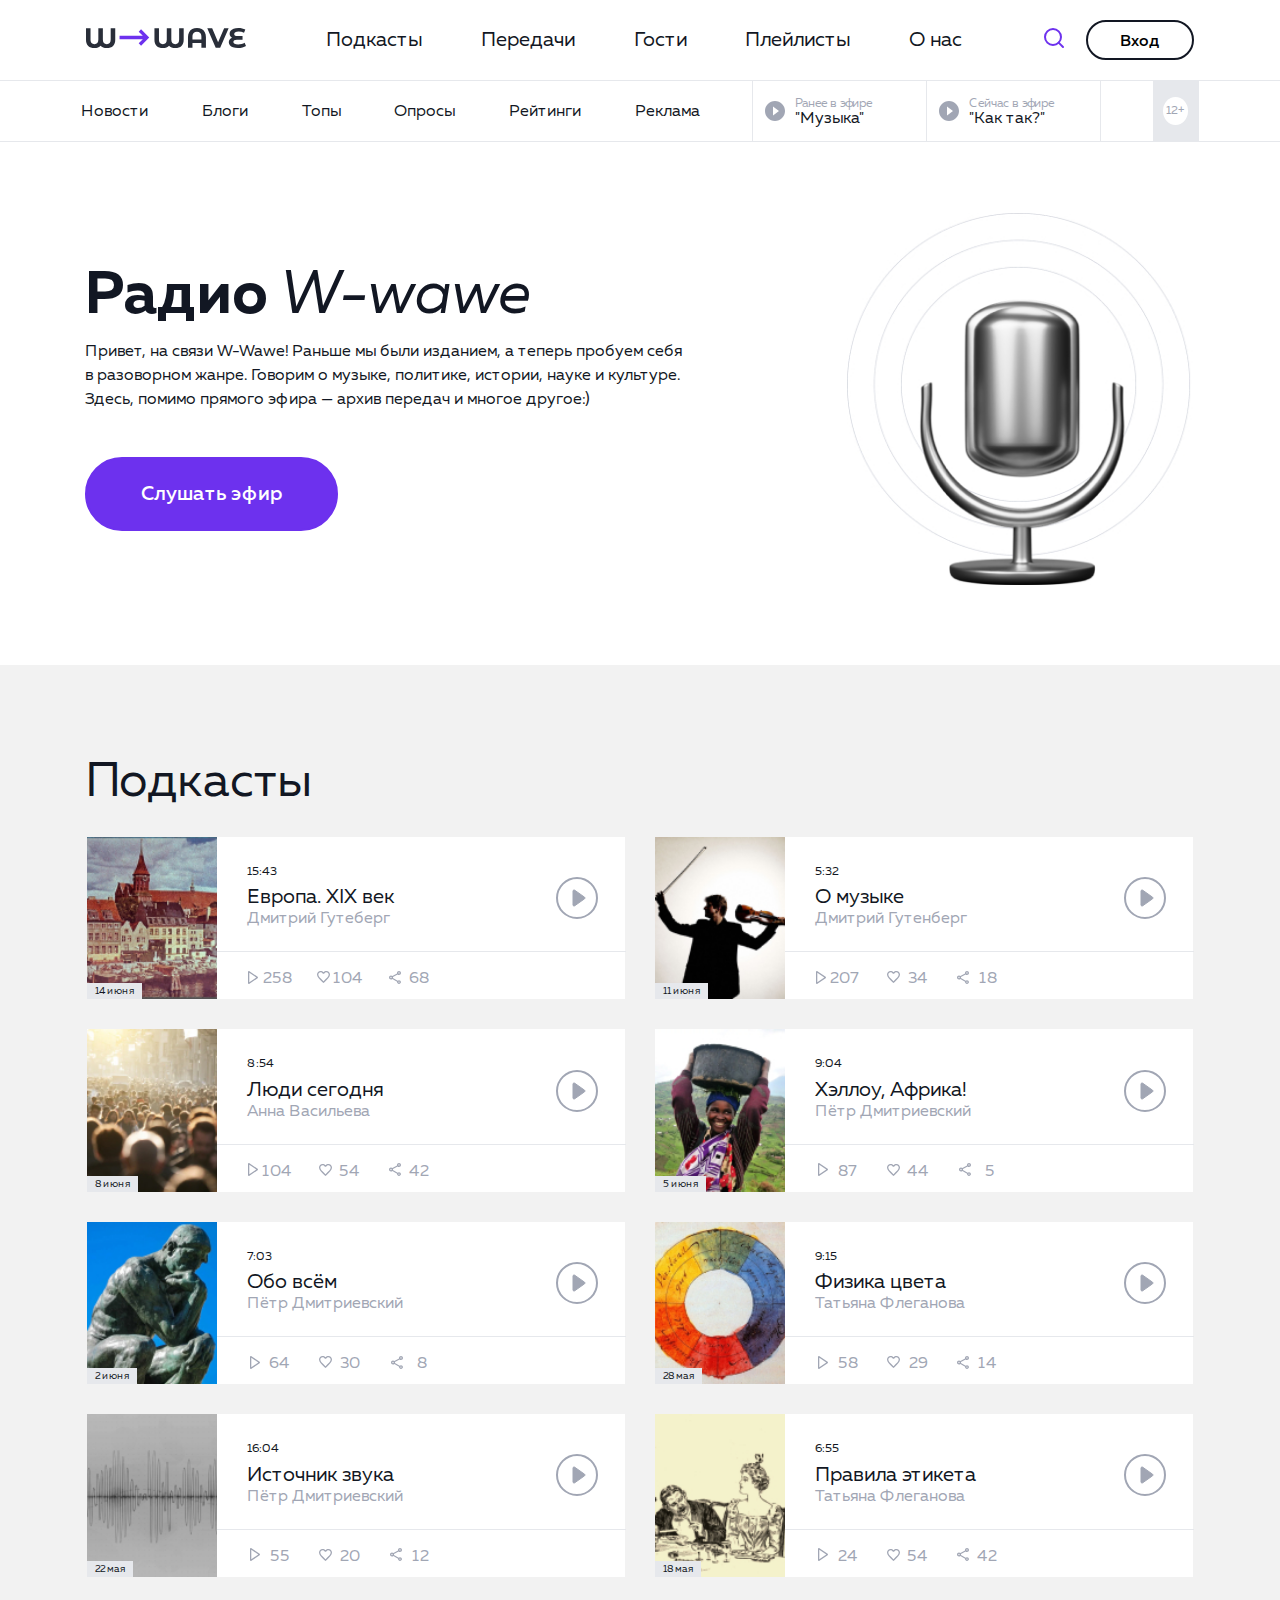
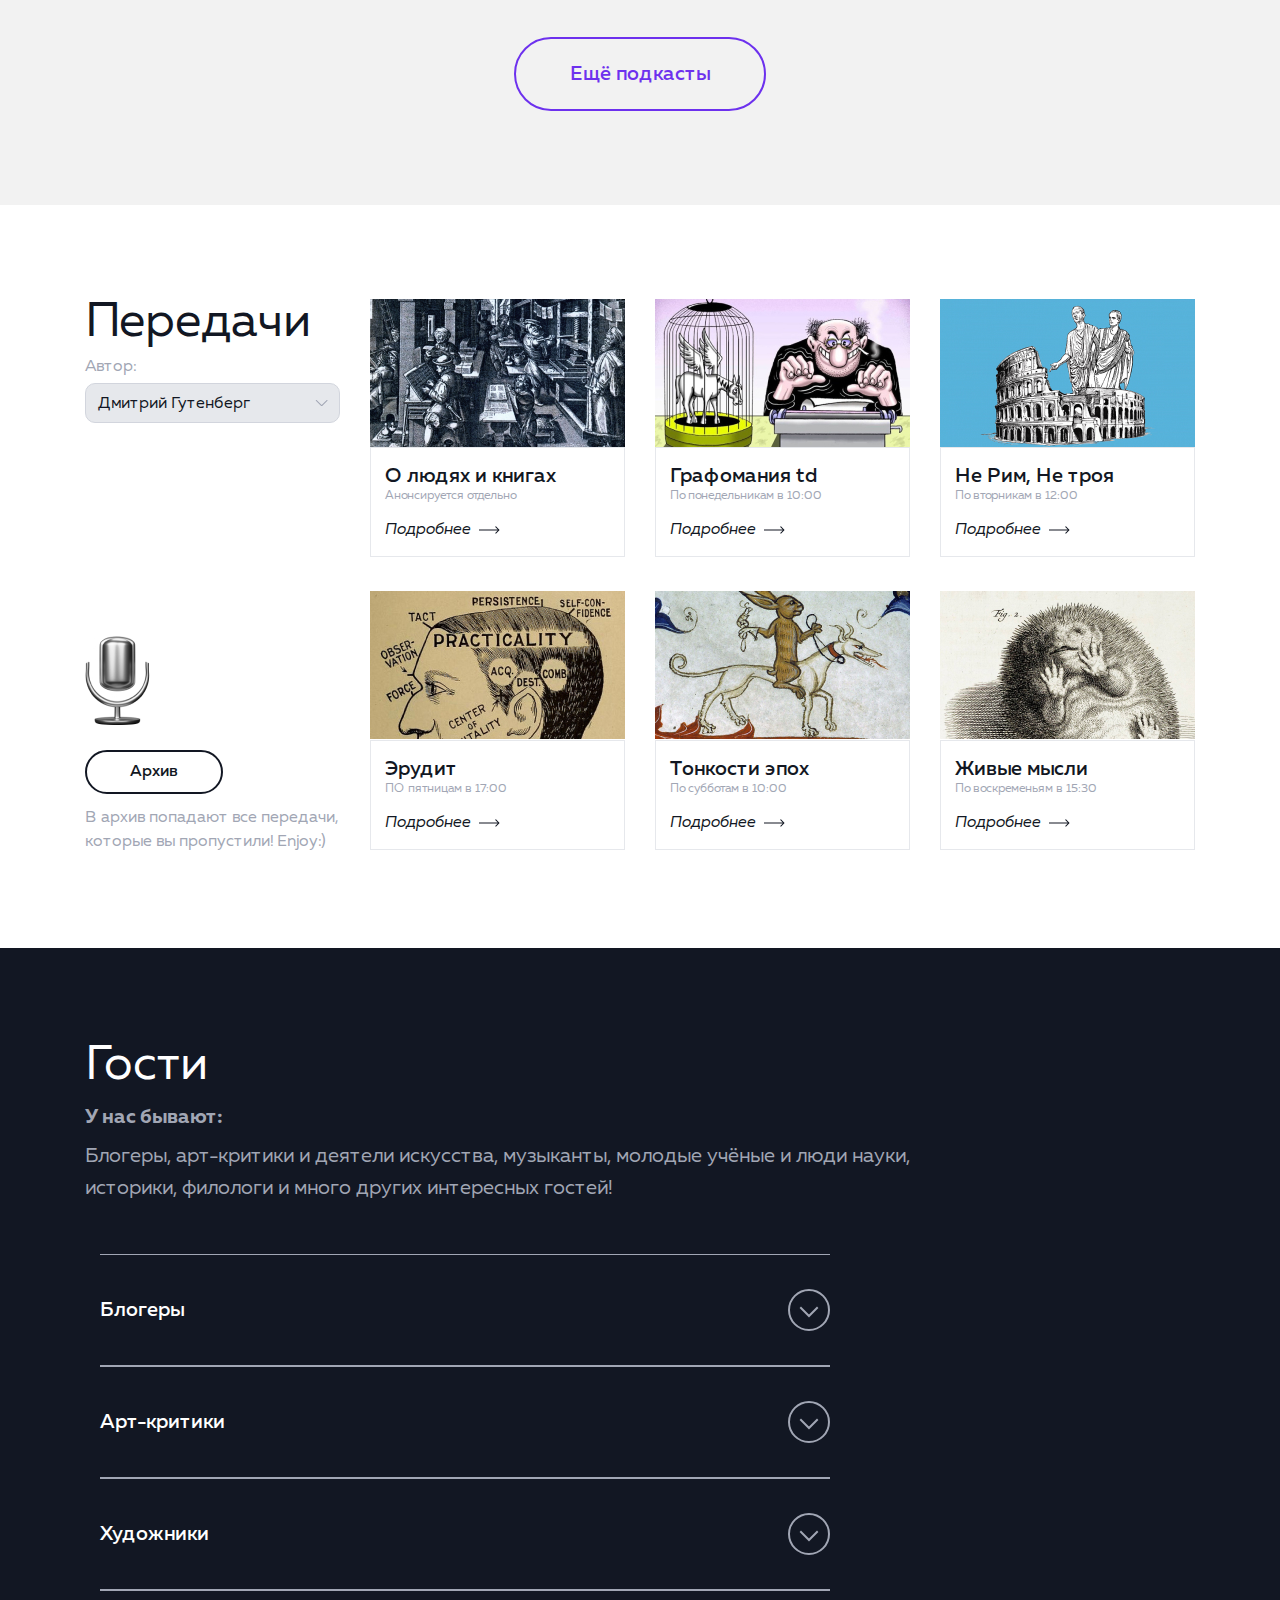
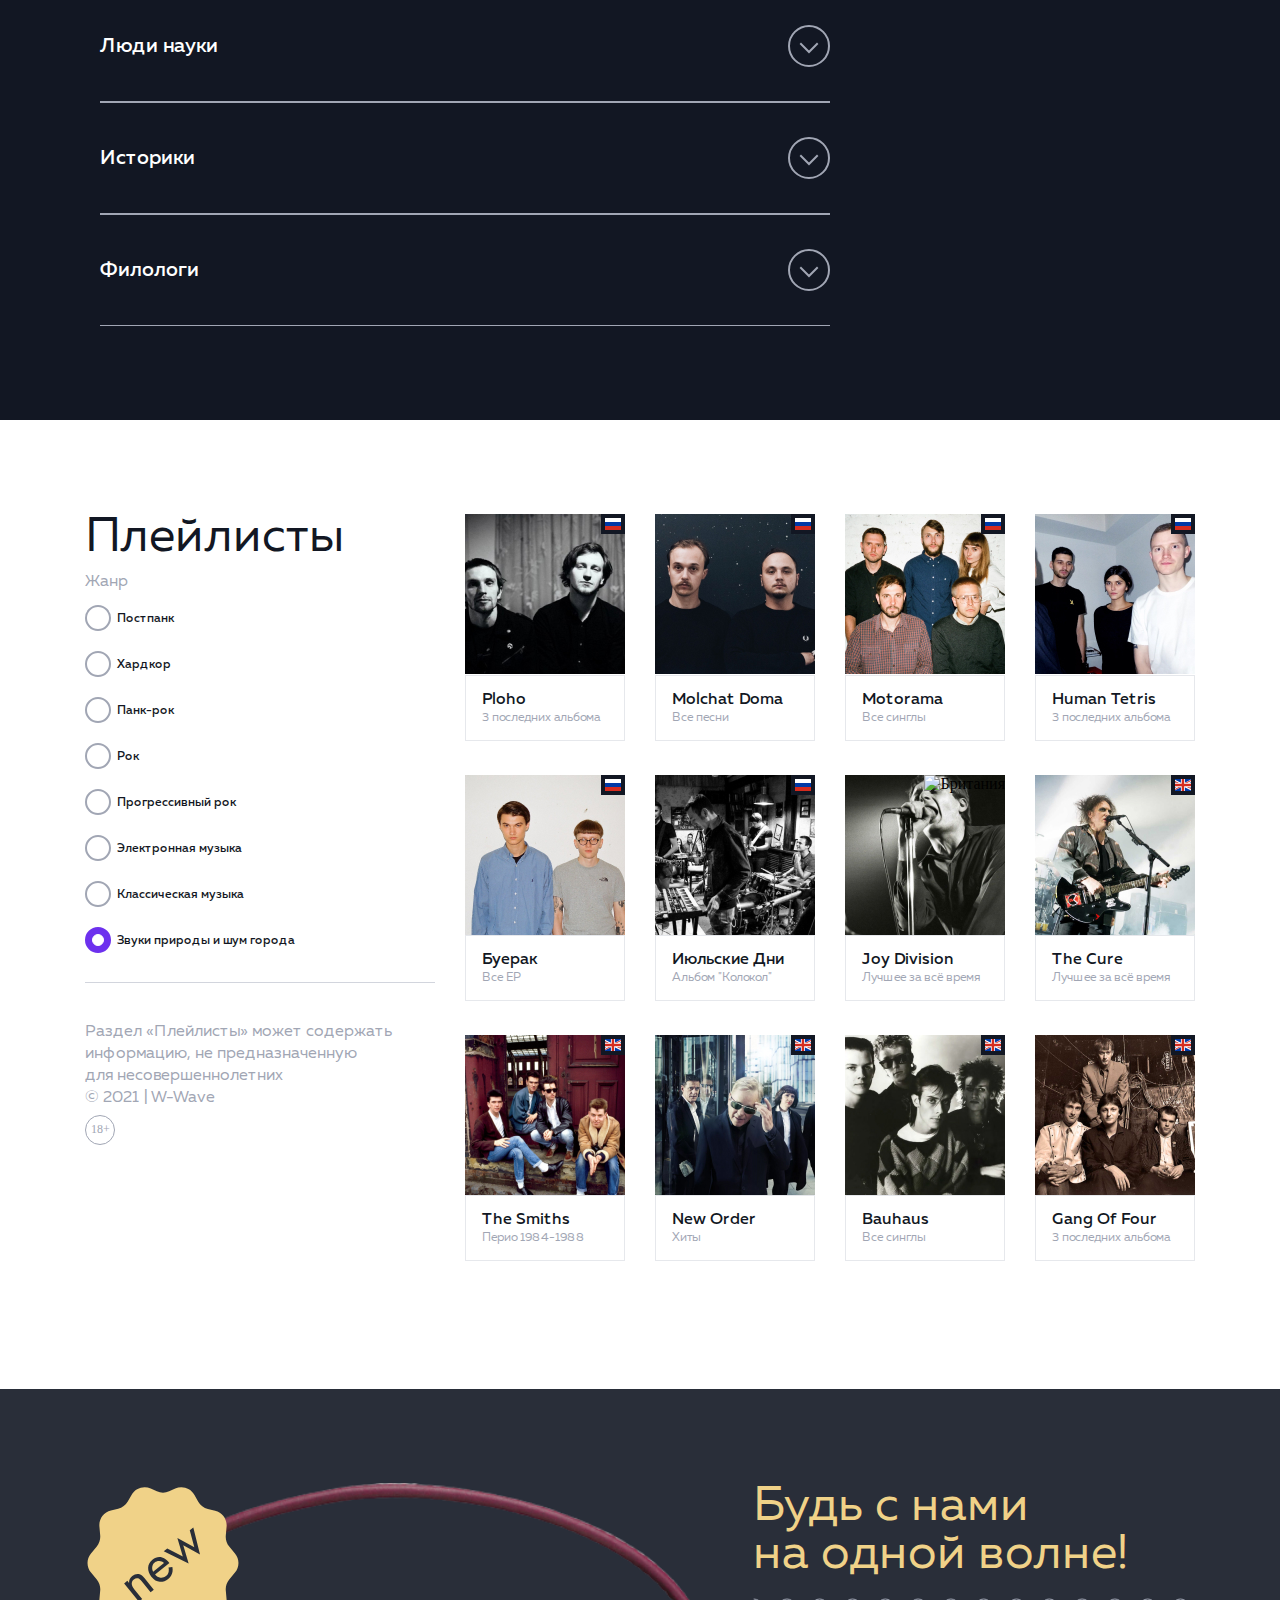
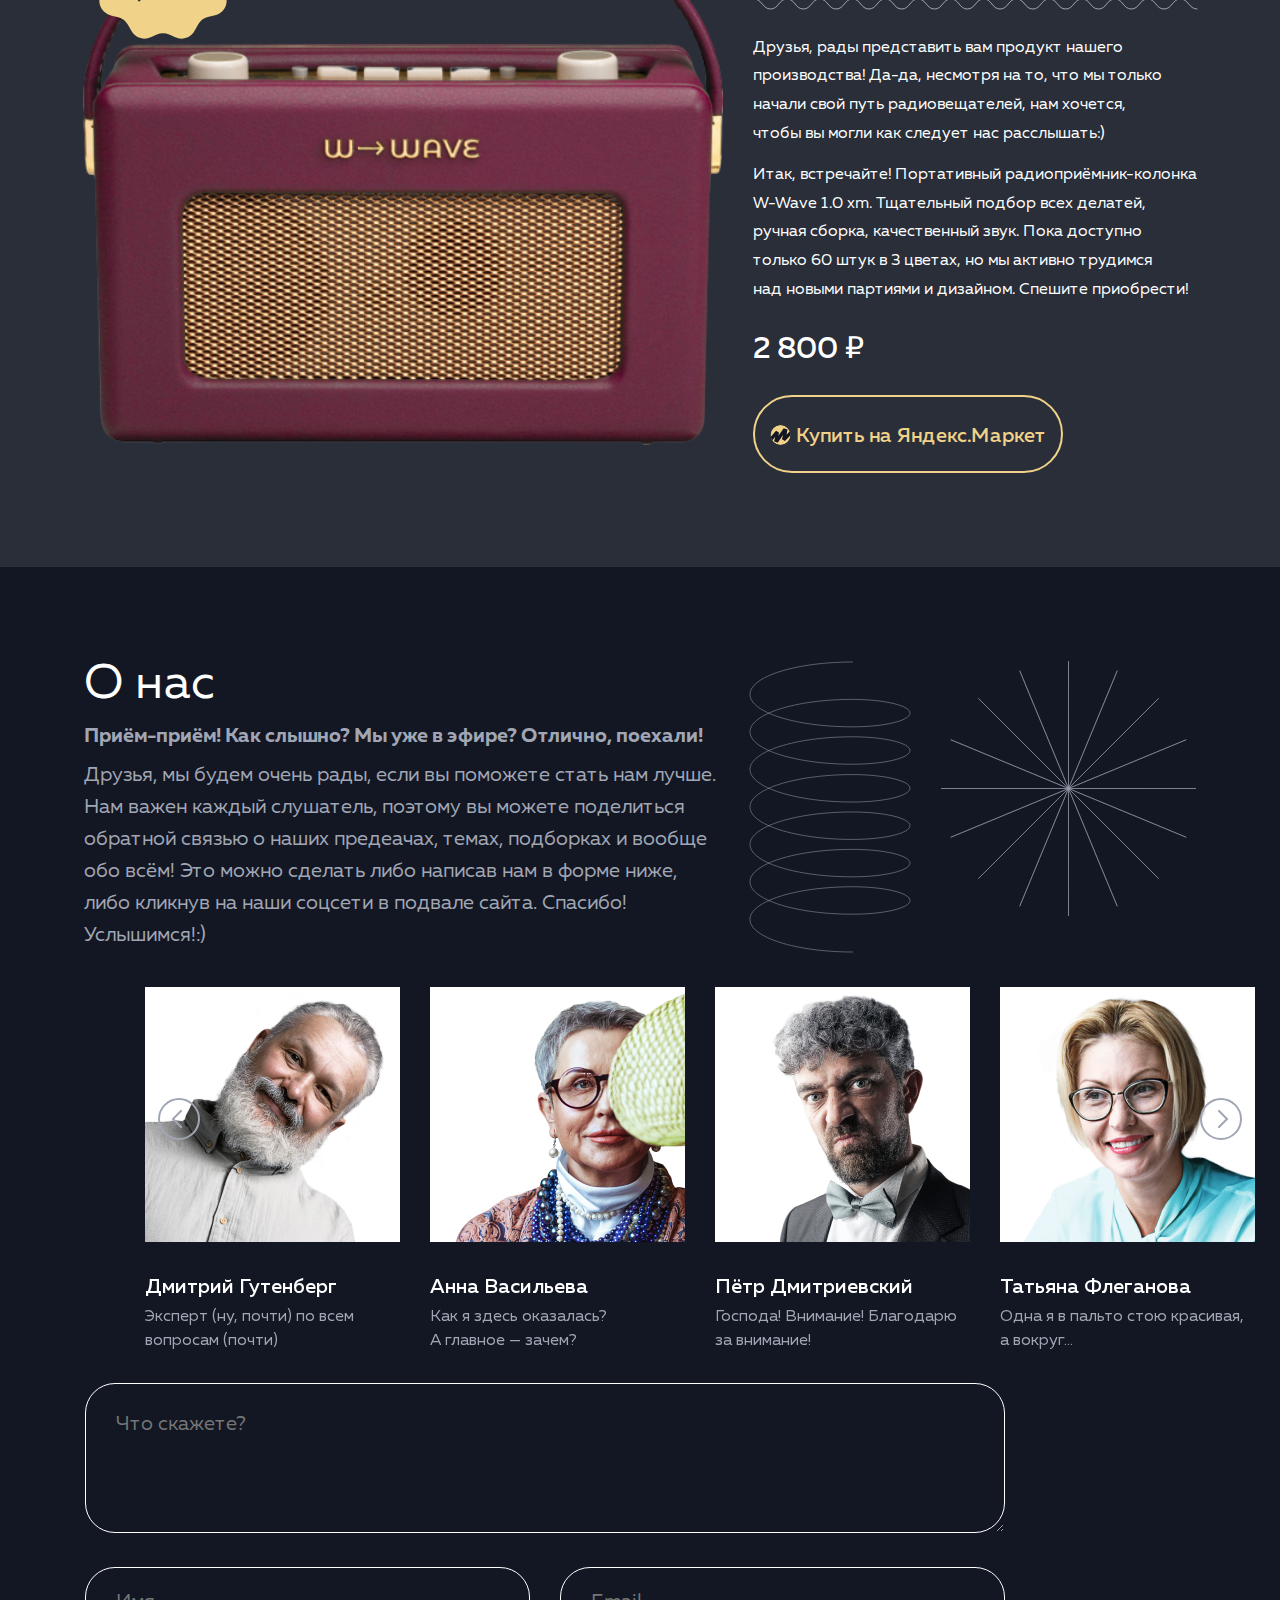
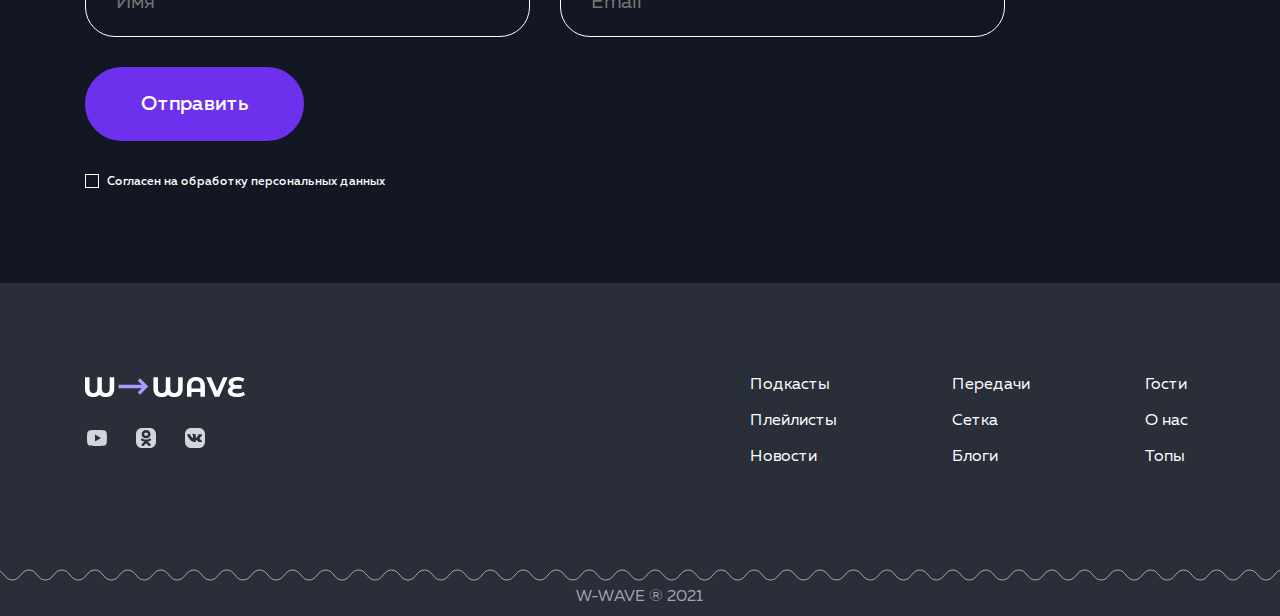
==== index_flexbox.html @ 95074c84 "some changes" ====
<!DOCTYPE html>
<html lang="ru">
  <head>
    <meta charset="UTF-8" />
    <meta http-equiv="X-UA-Compatible" content="IE=edge" />
    <meta name="viewport" content="width=device-width, initial-scale=1.0" />
    <title>wave</title>
    <link rel="stylesheet" href="css/normalize.css" />

    <!-- <link rel="stylesheet" href="css/bootstrap-grid.min.css" /> -->
    <link
      rel="stylesheet"
      href="https://cdn.jsdelivr.net/npm/swiper@8/swiper-bundle.min.css"
    />
    <link rel="stylesheet" href="css/choices.min.css" />

    <link rel="stylesheet" href="libs/accordion.min.css" />

    <link rel="stylesheet" href="css/style_flexbox.css" />
    <link rel="stylesheet" href="css/media_flexbox.css" />
    <link
      rel="stylesheet"
      href="https://unpkg.com/simplebar@latest/dist/simplebar.css"
    />
    <link rel="icon" href="img/favicon.svg" type="image/svg" />
  </head>
  <body>
    <header class="header">
      <div class="container header__container">
        <div class="header__row__1 flex">
          <div class="col-xl-2 col-12 header__logo">
            <a href="#" class="header__logo__link">
              <svg
                width="160"
                height="20"
                viewBox="0 0 160 20"
                fill="none"
                xmlns="http://www.w3.org/2000/svg"
              >
                <path
                  class="letter"
                  d="M29.2408 0.331491V11.7403C29.2408 14.4291 28.5054 16.4825 27.0345 17.9006C25.5636 19.3002 23.4783 20 20.7786 20C19.438 20 18.2371 19.8066 17.1758 19.4199C16.1332 19.0331 15.2767 18.4899 14.6064 17.7901C13.9176 18.4899 13.0518 19.0331 12.0091 19.4199C10.9665 19.8066 9.78418 20 8.46224 20C5.76252 20 3.67721 19.3002 2.20633 17.9006C0.735443 16.4825 0 14.4291 0 11.7403V0.331491H4.52437V11.6022C4.52437 13.1676 4.8502 14.3278 5.50186 15.0829C6.15351 15.8195 7.12169 16.1878 8.40639 16.1878C11.0316 16.1878 12.3443 14.6593 12.3443 11.6022V0.331491H16.8686V11.6022C16.8686 14.6593 18.1906 16.1878 20.8344 16.1878C23.4038 16.1878 24.6885 14.6593 24.6885 11.6022V0.331491H29.2408Z"
                  fill=""
                />
                <path
                  class="letter"
                  d="M97.6867 0.331491V11.7403C97.6867 14.4291 96.9513 16.4825 95.4804 17.9006C94.0095 19.3002 91.9242 20 89.2245 20C87.8839 20 86.683 19.8066 85.6217 19.4199C84.5791 19.0331 83.7226 18.4899 83.0524 17.7901C82.3635 18.4899 81.4977 19.0331 80.455 19.4199C79.4124 19.8066 78.2301 20 76.9082 20C74.2084 20 72.1231 19.3002 70.6522 17.9006C69.1814 16.4825 68.4459 14.4291 68.4459 11.7403V0.331491H72.9703V11.6022C72.9703 13.1676 73.2961 14.3278 73.9478 15.0829C74.5994 15.8195 75.5676 16.1878 76.8523 16.1878C79.4775 16.1878 80.7902 14.6593 80.7902 11.6022V0.331491H85.3145V11.6022C85.3145 14.6593 86.6365 16.1878 89.2803 16.1878C91.8497 16.1878 93.1344 14.6593 93.1344 11.6022V0.331491H97.6867Z"
                  fill=""
                />
                <path
                  class="letter"
                  d="M110.957 0C112.763 0 114.337 0.349908 115.677 1.04972C117.018 1.74954 118.061 2.78085 118.805 4.14365C119.55 5.50644 119.922 7.1547 119.922 9.0884V19.6685H115.398V15.0276H106.461V19.6685H101.992V9.0884C101.992 7.1547 102.365 5.50644 103.11 4.14365C103.854 2.78085 104.897 1.74954 106.238 1.04972C107.578 0.349908 109.151 0 110.957 0ZM115.398 11.4365V8.67403C115.398 7.07182 114.998 5.86556 114.197 5.05525C113.396 4.22652 112.307 3.81216 110.93 3.81216C109.533 3.81216 108.435 4.22652 107.634 5.05525C106.852 5.86556 106.461 7.07182 106.461 8.67403V11.4365H115.398Z"
                  fill=""
                />
                <path
                  class="letter"
                  d="M142.638 0.331491L134.176 19.6685H129.708L121.273 0.331491H126.161L132.109 14.1436L138.142 0.331491H142.638Z"
                  fill=""
                />
                <path
                  class="letter"
                  d="M160 18.011C159.069 18.6372 157.896 19.1252 156.481 19.4751C155.085 19.825 153.595 20 152.013 20C150.039 20 148.363 19.7606 146.985 19.2818C145.608 18.7845 144.565 18.1031 143.857 17.2376C143.15 16.3536 142.796 15.3499 142.796 14.2265C142.796 13.1952 143.085 12.2836 143.662 11.4917C144.239 10.6998 145.03 10.1105 146.036 9.72376C145.273 9.3186 144.677 8.76611 144.248 8.0663C143.839 7.36648 143.634 6.58379 143.634 5.71823C143.634 4.66851 143.96 3.71087 144.612 2.8453C145.263 1.97974 146.25 1.28913 147.572 0.773481C148.894 0.257827 150.514 0 152.431 0C153.698 0 154.936 0.128913 156.146 0.38674C157.356 0.62615 158.408 0.957641 159.302 1.38121L158.045 4.80663C156.332 4.01473 154.517 3.61878 152.599 3.61878C151.147 3.61878 150.048 3.83978 149.303 4.28177C148.577 4.70534 148.214 5.28545 148.214 6.0221C148.214 6.7035 148.456 7.22836 148.94 7.59668C149.443 7.94659 150.197 8.12155 151.203 8.12155H156.537V11.6575H150.923C149.788 11.6575 148.912 11.8508 148.298 12.2376C147.684 12.6243 147.376 13.186 147.376 13.9227C147.376 14.6961 147.767 15.3039 148.549 15.7459C149.35 16.1694 150.57 16.3812 152.208 16.3812C153.362 16.3812 154.517 16.2339 155.671 15.9392C156.825 15.6262 157.803 15.1934 158.604 14.6409L160 18.011Z"
                  fill=""
                />
                <path
                  class="arrow"
                  d="M56.8231 11.2023H33.5483V7.82997H56.8231L52.7019 3.67492L55.067 1.29033L63.2258 9.51613L55.067 17.7419L52.7019 15.3574L56.8231 11.2023Z"
                  fill=""
                />
              </svg>
            </a>
            <button class="btn__reset header__btn__enter header__btn__enter__2">
              Вход
            </button>
          </div>
          <div class="header__row__wrapper_1">
            <div class="col-lg-10 col-9 header__block__nav__1 flex">
              <button class="btn-reset burger">
                <span class="burger__line"></span>
                <span class="burger__line"></span>
                <span class="burger__line"></span>
              </button>
              <nav class="header__nav flex">
                <div class="header__nav__wrapper">
                  <ul class="header__nav__list list__reset flex">
                    <li class="header__nav__item">
                      <a class="header__link" href="#prime"> Подкасты</a>
                    </li>
                    <li class="header__nav__item">
                      <a class="header__link" href="#podcast"> Передачи</a>
                    </li>
                    <li class="header__nav__item">
                      <a class="header__link" href="#guest"> Гости</a>
                    </li>
                    <li class="header__nav__item">
                      <a class="header__link" href="#playlist"> Плейлисты</a>
                    </li>
                    <li class="header__nav__item">
                      <a class="header__link" href="#about__us"> О&nbsp;нас</a>
                    </li>
                  </ul>
                  <div class="header__nav__wrapper__img">
                    <div class="header__bg__img__1"></div>
                    <div class="header__bg__img__2"></div>
                  </div>
                </div>
              </nav>
            </div>

            <div class="col-lg-2 col-3 header__block__btn flex">
              <button class="btn__reset header__search">
                <svg
                  width="24"
                  height="24"
                  viewBox="0 0 24 24"
                  fill="none"
                  xmlns="http://www.w3.org/2000/svg"
                >
                  <path
                    d="M11 19C15.4183 19 19 15.4183 19 11C19 6.58172 15.4183 3 11 3C6.58172 3 3 6.58172 3 11C3 15.4183 6.58172 19 11 19Z"
                    stroke="#6D31EE"
                    stroke-width="2"
                    stroke-linecap="round"
                    stroke-linejoin="round"
                  />
                  <path
                    d="M20.9999 21L16.6499 16.65"
                    stroke="#6D31EE"
                    stroke-width="2"
                    stroke-linecap="round"
                    stroke-linejoin="round"
                  />
                </svg>
              </button>
              <div class="enter-search">
                <input
                  class="input-search"
                  type="text"
                  name="name"
                  placeholder="Поиск по сайту?"
                  required
                />
                <button class="exit btn__reset header__search">
                  <svg
                    class="search"
                    width="24"
                    height="24"
                    viewBox="0 0 24 24"
                    fill="none"
                    xmlns="http://www.w3.org/2000/svg"
                  >
                    <path
                      d="M11 19C15.4183 19 19 15.4183 19 11C19 6.58172 15.4183 3 11 3C6.58172 3 3 6.58172 3 11C3 15.4183 6.58172 19 11 19Z"
                      stroke="#6D31EE"
                      stroke-width="2"
                      stroke-linecap="round"
                      stroke-linejoin="round"
                    />
                    <path
                      d="M21 21L16.65 16.65"
                      stroke="#6D31EE"
                      stroke-width="2"
                      stroke-linecap="round"
                      stroke-linejoin="round"
                    />
                  </svg>
                </button>
              </div>

              <button class="btn__reset header__btn__enter">Вход</button>
              <div class="enter">
                <h1 class="enter__title">Вход</h1>
                <article>
                  <p class="enter__descr">Если у вас ещё нет аккаунта,&nbsp;</p>
                  <a class="registrantion" href="#">зарегестрируйтесь</a>
                </article>
                <div class="close">
                  <button class="close__btn btn__reset">
                    <svg
                      width="42"
                      height="42"
                      viewBox="0 0 42 42"
                      fill="none"
                      xmlns="http://www.w3.org/2000/svg"
                    >
                      <circle
                        cx="21"
                        cy="21"
                        r="19.5"
                        stroke=""
                        stroke-width="3"
                      />
                      <path
                        d="M29.6777 12L12 29.6777M29.6777 29.6777L12 12"
                        stroke=""
                        stroke-width="3"
                      />
                    </svg>
                  </button>
                </div>

                <form
                  action="https://postman-echo.com/post"
                  class="form form__enter flex"
                  method="POST"
                >
                  <input
                    class="form-input-enter"
                    type="text"
                    name="login"
                    placeholder="Логин"
                    required
                    aria-label="Введите логин"
                    data-validate-field="name"
                  />
                  <input
                    class="form-input-enter"
                    type="password"
                    name="text"
                    placeholder="Пароль"
                    required
                    aria-label="Введите пароль"
                    data-validate-field="password"
                  />
                  <button class="btn__reset flex btn__form__enter">
                    Войти
                  </button>
                </form>
                <div class="block__enter__social__link">
                  <p class="enter__social__link__descr">Войти с помощью:</p>
                  <ul class="list__reset list__enter flex">
                    <li class="item__enter">
                      <a href="#" class="enter__social__link__item"
                        ><svg
                          class="facebook"
                          width="40"
                          height="40"
                          viewBox="0 0 40 40"
                          fill="none"
                          xmlns="http://www.w3.org/2000/svg"
                        >
                          <g clip-path="url(#clip0_24531_5473)">
                            <path
                              d="M26.3 36.6667V23.7667H30.6204L31.2667 18.7519H26.3V15.5519C26.3 14.1 26.7037 13.1093 28.7852 13.1093H31.4408V8.62408C30.1552 8.48769 28.8632 8.42154 27.5704 8.42594C23.7426 8.42594 21.1223 10.763 21.1223 15.0556V18.7519H16.7926V23.7667H21.1223V36.6667H5.18523C4.69408 36.6667 4.22306 36.4716 3.87577 36.1243C3.52848 35.777 3.33337 35.306 3.33337 34.8148V5.1852C3.33337 4.69405 3.52848 4.22303 3.87577 3.87574C4.22306 3.52845 4.69408 3.33334 5.18523 3.33334H34.8149C35.306 3.33334 35.777 3.52845 36.1243 3.87574C36.4716 4.22303 36.6667 4.69405 36.6667 5.1852V34.8148C36.6667 35.306 36.4716 35.777 36.1243 36.1243C35.777 36.4716 35.306 36.6667 34.8149 36.6667H26.3Z"
                              fill=""
                            />
                          </g>
                          <defs>
                            <clipPath id="clip0_24531_5473">
                              <rect width="40" height="40" fill="" />
                            </clipPath>
                          </defs>
                        </svg>
                      </a>
                    </li>
                    <li class="item__enter">
                      <a href="#" class="enter__social__link__item"
                        ><svg
                          class="vk"
                          width="40"
                          height="40"
                          viewBox="0 0 40 40"
                          fill="none"
                          xmlns="http://www.w3.org/2000/svg"
                        >
                          <rect
                            x="3"
                            y="3"
                            width="33.33"
                            height="33.33"
                            rx="2"
                            fill=""
                          />
                          <path
                            d="M20.7487 26.332H19.3854C19.3854 26.332 16.3772 26.5131 13.7277 23.7545C10.8383 20.7461 8.28686 14.7765 8.28686 14.7765C8.28686 14.7765 8.13973 14.3853 8.29964 14.1959C8.47938 13.9831 8.96857 13.9695 8.96857 13.9695L12.2278 13.9482C12.2278 13.9482 12.5349 13.9994 12.7547 14.1608C12.9359 14.294 13.0373 14.543 13.0373 14.543C13.0373 14.543 13.5641 15.8752 14.2617 17.0804C15.6233 19.4331 16.2575 19.9477 16.7198 19.6957C17.3934 19.3283 17.1914 16.3698 17.1914 16.3698C17.1914 16.3698 17.2037 15.296 16.8522 14.8177C16.58 14.4475 16.0667 14.3391 15.84 14.3089C15.6566 14.2844 15.9576 13.8587 16.3478 13.6676C16.9343 13.3803 17.9699 13.3641 19.1938 13.3765C20.1473 13.3863 20.4219 13.4458 20.7946 13.5357C21.6597 13.7446 21.6327 14.4138 21.5745 15.8578L21.5745 15.8579C21.5571 16.2893 21.537 16.7899 21.537 17.3681C21.537 17.4983 21.5332 17.6371 21.5293 17.7798V17.7799C21.509 18.5193 21.4858 19.3656 21.9726 19.6802C22.2223 19.8415 22.8331 19.7042 24.3603 17.111C25.084 15.8819 25.627 14.4368 25.627 14.4368C25.627 14.4368 25.7453 14.1791 25.9297 14.0688C26.1181 13.9561 26.3726 13.9907 26.3726 13.9907L29.8023 13.9695C29.8023 13.9695 30.8329 13.8466 30.9997 14.3118C31.1747 14.8001 30.6146 15.9402 29.2135 17.8077C27.8827 19.5813 27.236 20.2332 27.2968 20.8106C27.3401 21.2221 27.7429 21.5959 28.5137 22.311L28.5668 22.3603C30.2548 23.9272 30.7051 24.7501 30.8121 24.9456C30.8207 24.9615 30.8271 24.9732 30.8318 24.9809C31.5873 26.2337 29.9939 26.332 29.9939 26.332L26.9477 26.3746C26.9477 26.3746 26.2931 26.5041 25.4317 25.9125C24.9813 25.6033 24.5409 25.0985 24.1214 24.6174L24.1214 24.6174C23.4798 23.8818 22.8868 23.2019 22.3806 23.3624C21.5317 23.6319 21.5583 25.4613 21.5583 25.4613C21.5583 25.4613 21.5645 25.852 21.371 26.0601C21.1605 26.2866 20.7487 26.332 20.7487 26.332Z"
                            fill=""
                          />
                        </svg>
                      </a>
                    </li>
                    <li class="item__enter">
                      <a href="#" class="enter__social__link__item"
                        ><svg
                          class="google"
                          width="40"
                          height="40"
                          viewBox="0 0 40 40"
                          fill="none"
                          xmlns="http://www.w3.org/2000/svg"
                        >
                          <rect
                            x="3"
                            y="3"
                            width="33.33"
                            height="33.33"
                            rx="2"
                            fill=""
                          />
                          <path
                            d="M23.9403 14.9923C23.1517 14.2694 21.7687 13.4043 19.7183 13.4043C16.8309 13.4043 14.3802 15.2649 13.4945 17.8364C13.2761 18.5001 13.1427 19.2111 13.1427 19.9459C13.1427 20.6806 13.2761 21.3917 13.5066 22.0553C14.3802 24.6269 16.8309 26.4874 19.7183 26.4874C21.344 26.4874 22.5815 26.0489 23.5036 25.4208C24.9595 24.4254 25.6146 22.9441 25.7359 21.9605H19.7183V18.0024H29.9701C30.1277 18.666 30.2006 19.3059 30.2006 20.1829C30.2006 23.4299 29.0116 26.1675 26.9491 28.028C25.1414 29.6634 22.6664 30.6115 19.7183 30.6115C15.4477 30.6115 11.7595 28.2176 9.96398 24.7335C9.22395 23.2877 8.79932 21.6642 8.79932 19.9459C8.79932 18.2275 9.22395 16.604 9.96398 15.1582C11.7595 11.6741 15.4477 9.28027 19.7183 9.28027C22.6664 9.28027 25.1293 10.335 27.0219 12.0533L23.9403 14.9923Z"
                            fill=""
                          />
                        </svg>
                      </a>
                    </li>
                  </ul>
                </div>
              </div>
            </div>
          </div>
        </div>

        <div class="row header__row__2 header__block__nav__2 flex">
          <!-- <div class=" header__block__nav__2 flex"> -->
          <nav class="col-xl-7 col-lg-8 col-12 header__nav__2 flex">
            <ul class="list__reset header__nav__list__2 flex">
              <li class="header__nav__item__2">
                <a class="header__link__2" href="#">Новости</a>
              </li>
              <li class="header__nav__item__2">
                <a class="header__link__2" href="#">Блоги</a>
              </li>
              <li class="header__nav__item__2">
                <a class="header__link__2" href="#">Топы</a>
              </li>

              <li class="header__nav__item__2">
                <a class="header__link__2" href="#">Опросы</a>
              </li>
              <li class="header__nav__item__2">
                <a class="header__link__2" href="#">Рейтинги</a>
              </li>
              <li class="header__nav__item__2">
                <a class="header__link__2" href="#">Реклама</a>
                <button class="btn__reset btn__play__header">
                  <svg
                    width="24"
                    height="24"
                    viewBox="0 0 24 24"
                    fill="none"
                    xmlns="http://www.w3.org/2000/svg"
                  >
                    <g clip-path="url(#clip0_24531_4513)">
                      <path
                        d="M12 2C6.475 2 2 6.475 2 12C2 17.525 6.475 22 12 22C17.525 22 22 17.525 22 12C22 6.475 17.525 2 12 2ZM10 16.5V7.5L16 12L10 16.5Z"
                        fill=""
                      />
                    </g>
                    <defs>
                      <clipPath id="clip0_24531_4513">
                        <rect width="24" height="24" fill="white" />
                      </clipPath>
                    </defs>
                  </svg>
                </button>
              </li>
            </ul>
          </nav>
          <div class="wrapper__btn__play header__wrapper__btn flex">
            <button class="btn__reset btn__header__play">
              <svg
                width="15"
                height="15"
                viewBox="0 0 15 15"
                fill="none"
                xmlns="http://www.w3.org/2000/svg"
              >
                <circle cx="7.5" cy="7.5" r="7.5" fill="#6D31EE" />
                <path d="M12 7.00014V8.00014H3V7.00014H12Z" fill="white" />
                <path
                  d="M8 12.0001H7L7 3.00014L8 3.00014L8 12.0001Z"
                  fill="white"
                />
              </svg>
              Что в эфире?
            </button>
          </div>
          <div class="header__btn__wrapper flex col-xl-5 col-lg-4 col-12">
            <div class="flex header__block__btn__2">
              <div class="btn__block flex btn__item__block">
                <button
                  onclick="PreviousSongPlay()"
                  class="play__btn__1 btn__reset"
                >
                  <svg
                    width="24"
                    height="24"
                    viewBox="0 0 24 24"
                    fill="none"
                    xmlns="http://www.w3.org/2000/svg"
                  >
                    <path
                      class="svg-play"
                      d="M12 2C6.475 2 2 6.475 2 12C2 17.525 6.475 22 12 22C17.525 22 22 17.525 22 12C22 6.475 17.525 2 12 2ZM10 16.5V7.5L16 12L10 16.5Z"
                      fill=""
                    />
                    <path
                      class="svg-pause"
                      d="M12 2C6.475 2 2 6.475 2 12 2 17.525 6.475 22 12 22 17.525 22 22 17.525 22 12 22 6.475 17.525 2 12 2ZM12 3C7.475 3 3 7.475 3 12 3 16.525 7.475 21 12 21 16.525 21 21 16.525 21 12 21 7.475 16.525 3 12 3ZM9 16 9 8C9 7 10 7 10 8L10 16C10 17 9 17 9 16ZM14 16 14 8C14 7 15 7 15 8L15 16C15 17 14 17 14 16Z"
                      fill=""
                      fill-rule="evenodd"
                    />
                  </svg>
                </button>
                <span class="btn__fonts__1"
                  ><span class="btn__fonts__2">Ранее&nbsp;в&nbsp;эфире</span
                  ><br />"Музыка"</span
                >
                <audio
                  id="PreviousSong"
                  src="audio/floyd.mp3"
                  preload="auto"
                ></audio>
              </div>

              <div class="btn__block flex btn__item__block">
                <button onclick="togglePlay()" class="play__btn__2 btn__reset">
                  <svg
                    width="24"
                    height="24"
                    viewBox="0 0 24 24"
                    fill="none"
                    xmlns="http://www.w3.org/2000/svg"
                  >
                    <path
                      class="svg-play"
                      d="M12 2C6.475 2 2 6.475 2 12C2 17.525 6.475 22 12 22C17.525 22 22 17.525 22 12C22 6.475 17.525 2 12 2ZM10 16.5V7.5L16 12L10 16.5Z"
                      fill=""
                    />
                    <path
                      class="svg-pause"
                      d="M12 2C6.475 2 2 6.475 2 12 2 17.525 6.475 22 12 22 17.525 22 22 17.525 22 12 22 6.475 17.525 2 12 2ZM12 3C7.475 3 3 7.475 3 12 3 16.525 7.475 21 12 21 16.525 21 21 16.525 21 12 21 7.475 16.525 3 12 3ZM9 16 9 8C9 7 10 7 10 8L10 16C10 17 9 17 9 16ZM14 16 14 8C14 7 15 7 15 8L15 16C15 17 14 17 14 16Z"
                      fill=""
                      fill-rule="evenodd"
                    />
                  </svg>
                </button>
                <audio id="toggle" src="audio/floyd.mp3" preload="auto"></audio>
                <span class="btn__fonts__1"
                  ><span class="btn__fonts__2">Сейчас&nbsp;в&nbsp;эфире</span
                  ><br />"Как&nbsp;так?"</span
                >
              </div>
            </div>
            <div class="block__more__info__bg flex">
              <button class="btn__reset header__more__btn">12+</button>
            </div>
          </div>
        </div>
        <!-- </div> -->
      </div>
    </header>
    <main class="main">
      <section id="prime" class="section__prime">
        <div class="container">
          <div class="prime_row">
            <div class="col-lg-8 col-12 prime__block__left">
              <article class="prime__block__descr">
                <h2 class="prime__title">
                  <strong>Радио</strong>
                  <span class="custom__title">W-wawe</span>
                </h2>
                <p class="prime__descr">
                  Привет, на связи W-Wawe! Раньше мы были изданием, а теперь
                  пробуем себя в разоворном жанре. Говорим о музыке, политике,
                  истории, науке и культуре. Здесь, помимо прямого эфира — архив
                  передач и многое другое:)
                </p>
              </article>
              <button onclick="transferPlay()" class="btn__reset prime__btn">
                Слушать эфир
              </button>
            </div>
            <audio
              id="transferSong"
              src="audio/floyd.mp3"
              preload="auto"
            ></audio>
            <div class="col-4 prime__block__bg"></div>
          </div>
        </div>
      </section>

      <section id="podcast" class="section__podcast">
        <div class="container">
          <div class="row_podcast">
            <div class="wrapper__title">
              <h2 class="title__2 podcast__title">Подкасты</h2>
            </div>
            <div class="wrapper__podcast__list">
              <ul class="list__reset row podcast__list">
                <li class="col-lg-6 col-12 podcast__item" tabindex="1">
                  <time class="podcast__day__time">14 июня</time>
                  <div class="podcast__item__block flex">
                    <div class="podcast__item__pic"></div>
                    <div class="podcast__wrapper__descr">
                      <div class="podcast__block flex">
                        <article class="podcast__block__descr">
                          <time class="podcast__time">15:43</time>
                          <h3 class="podcast__song__title">Европа. XIX век</h3>
                          <p class="podcast__perform">Дмитрий Гутеберг</p>
                        </article>

                        <button
                          onclick="podcastPlay__1()"
                          class="btn__reset btn__play"
                        >
                          <svg
                            class="play"
                            width="48"
                            height="48"
                            viewBox="0 0 48 48"
                            fill=""
                            xmlns="http://www.w3.org/2000/svg"
                          >
                            <circle
                              cx="24"
                              cy="24"
                              r="20"
                              stroke=""
                              stroke-width="2"
                            />
                            <path
                              class="svg-play"
                              d="M21.6924 31.7965L31.5716 24.7996C32.1428 24.3998 32.1428 23.6002 31.5716 23.2004L21.6924 16.2035C20.9943 15.7037 20 16.1835 20 17.0031V30.9969C20 31.8165 20.9943 32.2963 21.6924 31.7965Z"
                              fill=""
                            />
                            <rect
                              class="svg-pause"
                              width="2"
                              height="18"
                              rx="1"
                              fill=""
                            />
                            <rect
                              class="svg-pause"
                              x="8"
                              width="2"
                              height="18"
                              rx="1"
                              fill=""
                            />
                          </svg>
                        </button>
                        <audio
                          id="podcast__audio__1"
                          src="audio/floyd.mp3"
                          preload="auto"
                        ></audio>
                      </div>

                      <div class="podcast__block__like">
                        <ul class="list__reset like__list flex">
                          <li class="like__item">
                            <button class="btn__reset like__btn flex">
                              <svg
                                width="10"
                                height="13"
                                viewBox="0 0 10 13"
                                fill=""
                                xmlns="http://www.w3.org/2000/svg"
                              >
                                <path
                                  class="like_negative"
                                  fill-rule="evenodd"
                                  clip-rule="evenodd"
                                  d="M1.3 11.331L8.29606 6.5L1.3 1.66897V11.331ZM0.666238 1.23131L0.669532 1.23361L0.666238 1.23131ZM1.41031 12.8347L9.64301 7.14971C10.119 6.82485 10.119 6.17514 9.64301 5.85029L1.41031 0.165315C0.828559 -0.240754 0 0.149072 0 0.815026V12.185C0 12.8509 0.828559 13.2408 1.41031 12.8347Z"
                                  fill=""
                                />
                                <rect
                                  class="like__pause like_active"
                                  width="2"
                                  height="8"
                                  rx="1"
                                  fill=""
                                />
                                <rect
                                  class="like_active like__pause"
                                  x="4"
                                  width="2"
                                  height="8"
                                  rx="1"
                                  fill=""
                                />
                              </svg>
                              <span class="number__like"> 258 </span>
                            </button>
                          </li>
                          <li class="like__item">
                            <button class="btn__reset like__btn flex">
                              <svg
                                width="13"
                                height="12"
                                viewBox="0 0 13 12"
                                fill=""
                                xmlns="http://www.w3.org/2000/svg"
                              >
                                <path
                                  class="like_active"
                                  d="M6.5 12L5.5575 11.1368C2.21 8.08283 0 6.06866 0 3.59673C0 1.58256 1.573 0 3.575 0C4.706 0 5.7915 0.5297 6.5 1.36676C7.2085 0.5297 8.294 0 9.425 0C11.427 0 13 1.58256 13 3.59673C13 6.06866 10.79 8.08283 7.4425 11.1433L6.5 12Z"
                                  fill=""
                                />
                                <path
                                  class="like_negative"
                                  d="M9.425 0C8.294 0 7.2085 0.5297 6.5 1.36676C5.7915 0.5297 4.706 0 3.575 0C1.573 0 0 1.58256 0 3.59673C0 6.06866 2.21 8.08283 5.5575 11.1433L6.5 12L7.4425 11.1368C10.79 8.08283 13 6.06866 13 3.59673C13 1.58256 11.427 0 9.425 0ZM6.565 10.1689L6.5 10.2343L6.435 10.1689C3.341 7.35041 1.3 5.48665 1.3 3.59673C1.3 2.28883 2.275 1.3079 3.575 1.3079C4.576 1.3079 5.551 1.95531 5.8955 2.85123H7.111C7.449 1.95531 8.424 1.3079 9.425 1.3079C10.725 1.3079 11.7 2.28883 11.7 3.59673C11.7 5.48665 9.659 7.35041 6.565 10.1689Z"
                                  fill=""
                                />
                              </svg>
                              <span class="number__like"> 104 </span>
                            </button>
                          </li>
                          <li class="like__item">
                            <button class="btn__reset like__btn flex">
                              <svg
                                width="12"
                                height="13"
                                viewBox="0 0 12 13"
                                fill=""
                                xmlns="http://www.w3.org/2000/svg"
                              >
                                <path
                                  class="like_negative"
                                  d="M10 9.18876C9.49333 9.18876 9.04 9.38454 8.69333 9.69127L3.94 6.98293C3.97333 6.83283 4 6.68273 4 6.5261C4 6.36948 3.97333 6.21938 3.94 6.06928L8.64 3.38705C9 3.71335 9.47333 3.91566 10 3.91566C11.1067 3.91566 12 3.04116 12 1.95783C12 0.874498 11.1067 0 10 0C8.89333 0 8 0.874498 8 1.95783C8 2.11446 8.02667 2.26456 8.06 2.41466L3.36 5.09689C3 4.77058 2.52667 4.56827 2 4.56827C0.893333 4.56827 0 5.44277 0 6.5261C0 7.60944 0.893333 8.48394 2 8.48394C2.52667 8.48394 3 8.28163 3.36 7.95532L8.10667 10.6702C8.07333 10.8072 8.05333 10.9508 8.05333 11.0944C8.05333 12.1451 8.92667 13 10 13C11.0733 13 11.9467 12.1451 11.9467 11.0944C11.9467 10.0437 11.0733 9.18876 10 9.18876ZM10 1.30522C10.3667 1.30522 10.6667 1.5989 10.6667 1.95783C10.6667 2.31677 10.3667 2.61044 10 2.61044C9.63333 2.61044 9.33333 2.31677 9.33333 1.95783C9.33333 1.5989 9.63333 1.30522 10 1.30522ZM2 7.17871C1.63333 7.17871 1.33333 6.88504 1.33333 6.5261C1.33333 6.16717 1.63333 5.87349 2 5.87349C2.36667 5.87349 2.66667 6.16717 2.66667 6.5261C2.66667 6.88504 2.36667 7.17871 2 7.17871ZM10 11.76C9.63333 11.76 9.33333 11.4664 9.33333 11.1074C9.33333 10.7485 9.63333 10.4548 10 10.4548C10.3667 10.4548 10.6667 10.7485 10.6667 11.1074C10.6667 11.4664 10.3667 11.76 10 11.76Z"
                                  fill=""
                                />
                                <path
                                  class="like_active"
                                  d="M10 9.18876C9.49333 9.18876 9.04 9.38454 8.69333 9.69127L3.94 6.98293C3.97333 6.83283 4 6.68273 4 6.5261C4 6.36948 3.97333 6.21938 3.94 6.06928L8.64 3.38705C9 3.71335 9.47333 3.91566 10 3.91566C11.1067 3.91566 12 3.04116 12 1.95783C12 0.874498 11.1067 0 10 0C8.89333 0 8 0.874498 8 1.95783C8 2.11446 8.02667 2.26456 8.06 2.41466L3.36 5.09689C3 4.77058 2.52667 4.56827 2 4.56827C0.893333 4.56827 0 5.44277 0 6.5261C0 7.60944 0.893333 8.48394 2 8.48394C2.52667 8.48394 3 8.28163 3.36 7.95532L8.10667 10.6702C8.07333 10.8072 8.05333 10.9508 8.05333 11.0944C8.05333 12.1451 8.92667 13 10 13C11.0733 13 11.9467 12.1451 11.9467 11.0944C11.9467 10.0437 11.0733 9.18876 10 9.18876Z"
                                  fill=""
                                />
                              </svg>
                              <span class="number__like"> 68 </span>
                            </button>
                          </li>
                        </ul>
                      </div>
                    </div>
                  </div>
                </li>
                <li class="col-lg-6 col-12 podcast__item" tabindex="2">
                  <time class="podcast__day__time">11 июня</time>
                  <div class="podcast__item__block flex">
                    <div class="podcast__item__pic"></div>
                    <div class="podcast__wrapper__descr">
                      <div class="podcast__block flex">
                        <article class="podcast__block__descr">
                          <time class="podcast__time">5:32</time>
                          <h3 class="podcast__song__title">О музыке</h3>
                          <p class="podcast__perform">Дмитрий Гутенберг</p>
                        </article>
                        <button
                          onclick="podcastPlay__2()"
                          class="btn__reset btn__play"
                        >
                          <svg
                            class="play"
                            width="48"
                            height="48"
                            viewBox="0 0 48 48"
                            fill=""
                            xmlns="http://www.w3.org/2000/svg"
                          >
                            <circle
                              cx="24"
                              cy="24"
                              r="20"
                              stroke=""
                              stroke-width="2"
                            />
                            <path
                              class="svg-play"
                              d="M21.6924 31.7965L31.5716 24.7996C32.1428 24.3998 32.1428 23.6002 31.5716 23.2004L21.6924 16.2035C20.9943 15.7037 20 16.1835 20 17.0031V30.9969C20 31.8165 20.9943 32.2963 21.6924 31.7965Z"
                              fill=""
                            />
                            <rect
                              class="svg-pause"
                              width="2"
                              height="18"
                              rx="1"
                              fill=""
                            />
                            <rect
                              class="svg-pause"
                              x="8"
                              width="2"
                              height="18"
                              rx="1"
                              fill=""
                            />
                          </svg>
                        </button>
                        <audio
                          id="podcast__audio__2"
                          src="audio/floyd.mp3"
                          preload="auto"
                        ></audio>
                      </div>
                      <div class="podcast__block__like">
                        <ul class="list__reset like__list flex">
                          <li class="like__item">
                            <button class="btn__reset like__btn flex">
                              <svg
                                width="10"
                                height="13"
                                viewBox="0 0 10 13"
                                fill=""
                                xmlns="http://www.w3.org/2000/svg"
                              >
                                <path
                                  class="like_negative"
                                  fill-rule="evenodd"
                                  clip-rule="evenodd"
                                  d="M1.3 11.331L8.29606 6.5L1.3 1.66897V11.331ZM0.666238 1.23131L0.669532 1.23361L0.666238 1.23131ZM1.41031 12.8347L9.64301 7.14971C10.119 6.82485 10.119 6.17514 9.64301 5.85029L1.41031 0.165315C0.828559 -0.240754 0 0.149072 0 0.815026V12.185C0 12.8509 0.828559 13.2408 1.41031 12.8347Z"
                                  fill=""
                                />
                                <rect
                                  class="like__pause like_active"
                                  width="2"
                                  height="8"
                                  rx="1"
                                  fill=""
                                />
                                <rect
                                  class="like_active like__pause"
                                  x="4"
                                  width="2"
                                  height="8"
                                  rx="1"
                                  fill=""
                                />
                              </svg>
                              <span class="number__like"> 207 </span>
                            </button>
                          </li>
                          <li class="like__item">
                            <button class="btn__reset like__btn flex">
                              <svg
                                width="13"
                                height="12"
                                viewBox="0 0 13 12"
                                fill=""
                                xmlns="http://www.w3.org/2000/svg"
                              >
                                <path
                                  class="like_active"
                                  d="M6.5 12L5.5575 11.1368C2.21 8.08283 0 6.06866 0 3.59673C0 1.58256 1.573 0 3.575 0C4.706 0 5.7915 0.5297 6.5 1.36676C7.2085 0.5297 8.294 0 9.425 0C11.427 0 13 1.58256 13 3.59673C13 6.06866 10.79 8.08283 7.4425 11.1433L6.5 12Z"
                                  fill=""
                                />
                                <path
                                  class="like_negative"
                                  d="M9.425 0C8.294 0 7.2085 0.5297 6.5 1.36676C5.7915 0.5297 4.706 0 3.575 0C1.573 0 0 1.58256 0 3.59673C0 6.06866 2.21 8.08283 5.5575 11.1433L6.5 12L7.4425 11.1368C10.79 8.08283 13 6.06866 13 3.59673C13 1.58256 11.427 0 9.425 0ZM6.565 10.1689L6.5 10.2343L6.435 10.1689C3.341 7.35041 1.3 5.48665 1.3 3.59673C1.3 2.28883 2.275 1.3079 3.575 1.3079C4.576 1.3079 5.551 1.95531 5.8955 2.85123H7.111C7.449 1.95531 8.424 1.3079 9.425 1.3079C10.725 1.3079 11.7 2.28883 11.7 3.59673C11.7 5.48665 9.659 7.35041 6.565 10.1689Z"
                                  fill=""
                                />
                              </svg>
                              <span class="number__like"> 34 </span>
                            </button>
                          </li>
                          <li class="like__item">
                            <button class="btn__reset like__btn flex">
                              <svg
                                width="12"
                                height="13"
                                viewBox="0 0 12 13"
                                fill=""
                                xmlns="http://www.w3.org/2000/svg"
                              >
                                <path
                                  class="like_negative"
                                  d="M10 9.18876C9.49333 9.18876 9.04 9.38454 8.69333 9.69127L3.94 6.98293C3.97333 6.83283 4 6.68273 4 6.5261C4 6.36948 3.97333 6.21938 3.94 6.06928L8.64 3.38705C9 3.71335 9.47333 3.91566 10 3.91566C11.1067 3.91566 12 3.04116 12 1.95783C12 0.874498 11.1067 0 10 0C8.89333 0 8 0.874498 8 1.95783C8 2.11446 8.02667 2.26456 8.06 2.41466L3.36 5.09689C3 4.77058 2.52667 4.56827 2 4.56827C0.893333 4.56827 0 5.44277 0 6.5261C0 7.60944 0.893333 8.48394 2 8.48394C2.52667 8.48394 3 8.28163 3.36 7.95532L8.10667 10.6702C8.07333 10.8072 8.05333 10.9508 8.05333 11.0944C8.05333 12.1451 8.92667 13 10 13C11.0733 13 11.9467 12.1451 11.9467 11.0944C11.9467 10.0437 11.0733 9.18876 10 9.18876ZM10 1.30522C10.3667 1.30522 10.6667 1.5989 10.6667 1.95783C10.6667 2.31677 10.3667 2.61044 10 2.61044C9.63333 2.61044 9.33333 2.31677 9.33333 1.95783C9.33333 1.5989 9.63333 1.30522 10 1.30522ZM2 7.17871C1.63333 7.17871 1.33333 6.88504 1.33333 6.5261C1.33333 6.16717 1.63333 5.87349 2 5.87349C2.36667 5.87349 2.66667 6.16717 2.66667 6.5261C2.66667 6.88504 2.36667 7.17871 2 7.17871ZM10 11.76C9.63333 11.76 9.33333 11.4664 9.33333 11.1074C9.33333 10.7485 9.63333 10.4548 10 10.4548C10.3667 10.4548 10.6667 10.7485 10.6667 11.1074C10.6667 11.4664 10.3667 11.76 10 11.76Z"
                                  fill=""
                                />
                                <path
                                  class="like_active"
                                  d="M10 9.18876C9.49333 9.18876 9.04 9.38454 8.69333 9.69127L3.94 6.98293C3.97333 6.83283 4 6.68273 4 6.5261C4 6.36948 3.97333 6.21938 3.94 6.06928L8.64 3.38705C9 3.71335 9.47333 3.91566 10 3.91566C11.1067 3.91566 12 3.04116 12 1.95783C12 0.874498 11.1067 0 10 0C8.89333 0 8 0.874498 8 1.95783C8 2.11446 8.02667 2.26456 8.06 2.41466L3.36 5.09689C3 4.77058 2.52667 4.56827 2 4.56827C0.893333 4.56827 0 5.44277 0 6.5261C0 7.60944 0.893333 8.48394 2 8.48394C2.52667 8.48394 3 8.28163 3.36 7.95532L8.10667 10.6702C8.07333 10.8072 8.05333 10.9508 8.05333 11.0944C8.05333 12.1451 8.92667 13 10 13C11.0733 13 11.9467 12.1451 11.9467 11.0944C11.9467 10.0437 11.0733 9.18876 10 9.18876Z"
                                  fill=""
                                />
                              </svg>
                              <span class="number__like"> 18 </span>
                            </button>
                          </li>
                        </ul>
                      </div>
                    </div>
                  </div>
                </li>
                <li class="col-lg-6 col-12 podcast__item" tabindex="3">
                  <time class="podcast__day__time">8 июня</time>
                  <div class="podcast__item__block flex">
                    <div class="podcast__item__pic"></div>
                    <div class="podcast__wrapper__descr">
                      <div class="podcast__block flex">
                        <article class="podcast__block__descr">
                          <time class="podcast__time">8:54</time>
                          <h3 class="podcast__song__title">Люди сегодня</h3>
                          <p class="podcast__perform">Анна Васильева</p>
                        </article>
                        <button
                          onclick="podcastPlay__3()"
                          class="btn__reset btn__play"
                        >
                          <svg
                            class="play"
                            width="48"
                            height="48"
                            viewBox="0 0 48 48"
                            fill=""
                            xmlns="http://www.w3.org/2000/svg"
                          >
                            <circle
                              cx="24"
                              cy="24"
                              r="20"
                              stroke=""
                              stroke-width="2"
                            />
                            <path
                              class="svg-play"
                              d="M21.6924 31.7965L31.5716 24.7996C32.1428 24.3998 32.1428 23.6002 31.5716 23.2004L21.6924 16.2035C20.9943 15.7037 20 16.1835 20 17.0031V30.9969C20 31.8165 20.9943 32.2963 21.6924 31.7965Z"
                              fill=""
                            />
                            <rect
                              class="svg-pause"
                              width="2"
                              height="18"
                              rx="1"
                              fill=""
                            />
                            <rect
                              class="svg-pause"
                              x="8"
                              width="2"
                              height="18"
                              rx="1"
                              fill=""
                            />
                          </svg>
                        </button>
                        <audio
                          id="podcast__audio__3"
                          src="audio/floyd.mp3"
                          preload="auto"
                        ></audio>
                      </div>
                      <div class="podcast__block__like">
                        <ul class="list__reset like__list flex">
                          <li class="like__item">
                            <button class="btn__reset like__btn flex">
                              <svg
                                width="10"
                                height="13"
                                viewBox="0 0 10 13"
                                fill=""
                                xmlns="http://www.w3.org/2000/svg"
                              >
                                <path
                                  class="like_negative"
                                  fill-rule="evenodd"
                                  clip-rule="evenodd"
                                  d="M1.3 11.331L8.29606 6.5L1.3 1.66897V11.331ZM0.666238 1.23131L0.669532 1.23361L0.666238 1.23131ZM1.41031 12.8347L9.64301 7.14971C10.119 6.82485 10.119 6.17514 9.64301 5.85029L1.41031 0.165315C0.828559 -0.240754 0 0.149072 0 0.815026V12.185C0 12.8509 0.828559 13.2408 1.41031 12.8347Z"
                                  fill=""
                                />
                                <rect
                                  class="like__pause like_active"
                                  width="2"
                                  height="8"
                                  rx="1"
                                  fill=""
                                />
                                <rect
                                  class="like_active like__pause"
                                  x="4"
                                  width="2"
                                  height="8"
                                  rx="1"
                                  fill=""
                                />
                              </svg>
                              <span class="number__like"> 104 </span>
                            </button>
                          </li>
                          <li class="like__item">
                            <button class="btn__reset like__btn flex">
                              <svg
                                width="13"
                                height="12"
                                viewBox="0 0 13 12"
                                fill=""
                                xmlns="http://www.w3.org/2000/svg"
                              >
                                <path
                                  class="like_active"
                                  d="M6.5 12L5.5575 11.1368C2.21 8.08283 0 6.06866 0 3.59673C0 1.58256 1.573 0 3.575 0C4.706 0 5.7915 0.5297 6.5 1.36676C7.2085 0.5297 8.294 0 9.425 0C11.427 0 13 1.58256 13 3.59673C13 6.06866 10.79 8.08283 7.4425 11.1433L6.5 12Z"
                                  fill=""
                                />
                                <path
                                  class="like_negative"
                                  d="M9.425 0C8.294 0 7.2085 0.5297 6.5 1.36676C5.7915 0.5297 4.706 0 3.575 0C1.573 0 0 1.58256 0 3.59673C0 6.06866 2.21 8.08283 5.5575 11.1433L6.5 12L7.4425 11.1368C10.79 8.08283 13 6.06866 13 3.59673C13 1.58256 11.427 0 9.425 0ZM6.565 10.1689L6.5 10.2343L6.435 10.1689C3.341 7.35041 1.3 5.48665 1.3 3.59673C1.3 2.28883 2.275 1.3079 3.575 1.3079C4.576 1.3079 5.551 1.95531 5.8955 2.85123H7.111C7.449 1.95531 8.424 1.3079 9.425 1.3079C10.725 1.3079 11.7 2.28883 11.7 3.59673C11.7 5.48665 9.659 7.35041 6.565 10.1689Z"
                                  fill=""
                                />
                              </svg>
                              <span class="number__like"> 54 </span>
                            </button>
                          </li>
                          <li class="like__item">
                            <button class="btn__reset like__btn flex">
                              <svg
                                width="12"
                                height="13"
                                viewBox="0 0 12 13"
                                fill=""
                                xmlns="http://www.w3.org/2000/svg"
                              >
                                <path
                                  class="like_negative"
                                  d="M10 9.18876C9.49333 9.18876 9.04 9.38454 8.69333 9.69127L3.94 6.98293C3.97333 6.83283 4 6.68273 4 6.5261C4 6.36948 3.97333 6.21938 3.94 6.06928L8.64 3.38705C9 3.71335 9.47333 3.91566 10 3.91566C11.1067 3.91566 12 3.04116 12 1.95783C12 0.874498 11.1067 0 10 0C8.89333 0 8 0.874498 8 1.95783C8 2.11446 8.02667 2.26456 8.06 2.41466L3.36 5.09689C3 4.77058 2.52667 4.56827 2 4.56827C0.893333 4.56827 0 5.44277 0 6.5261C0 7.60944 0.893333 8.48394 2 8.48394C2.52667 8.48394 3 8.28163 3.36 7.95532L8.10667 10.6702C8.07333 10.8072 8.05333 10.9508 8.05333 11.0944C8.05333 12.1451 8.92667 13 10 13C11.0733 13 11.9467 12.1451 11.9467 11.0944C11.9467 10.0437 11.0733 9.18876 10 9.18876ZM10 1.30522C10.3667 1.30522 10.6667 1.5989 10.6667 1.95783C10.6667 2.31677 10.3667 2.61044 10 2.61044C9.63333 2.61044 9.33333 2.31677 9.33333 1.95783C9.33333 1.5989 9.63333 1.30522 10 1.30522ZM2 7.17871C1.63333 7.17871 1.33333 6.88504 1.33333 6.5261C1.33333 6.16717 1.63333 5.87349 2 5.87349C2.36667 5.87349 2.66667 6.16717 2.66667 6.5261C2.66667 6.88504 2.36667 7.17871 2 7.17871ZM10 11.76C9.63333 11.76 9.33333 11.4664 9.33333 11.1074C9.33333 10.7485 9.63333 10.4548 10 10.4548C10.3667 10.4548 10.6667 10.7485 10.6667 11.1074C10.6667 11.4664 10.3667 11.76 10 11.76Z"
                                  fill=""
                                />
                                <path
                                  class="like_active"
                                  d="M10 9.18876C9.49333 9.18876 9.04 9.38454 8.69333 9.69127L3.94 6.98293C3.97333 6.83283 4 6.68273 4 6.5261C4 6.36948 3.97333 6.21938 3.94 6.06928L8.64 3.38705C9 3.71335 9.47333 3.91566 10 3.91566C11.1067 3.91566 12 3.04116 12 1.95783C12 0.874498 11.1067 0 10 0C8.89333 0 8 0.874498 8 1.95783C8 2.11446 8.02667 2.26456 8.06 2.41466L3.36 5.09689C3 4.77058 2.52667 4.56827 2 4.56827C0.893333 4.56827 0 5.44277 0 6.5261C0 7.60944 0.893333 8.48394 2 8.48394C2.52667 8.48394 3 8.28163 3.36 7.95532L8.10667 10.6702C8.07333 10.8072 8.05333 10.9508 8.05333 11.0944C8.05333 12.1451 8.92667 13 10 13C11.0733 13 11.9467 12.1451 11.9467 11.0944C11.9467 10.0437 11.0733 9.18876 10 9.18876Z"
                                  fill=""
                                />
                              </svg>
                              <span class="number__like"> 42 </span>
                            </button>
                          </li>
                        </ul>
                      </div>
                    </div>
                  </div>
                </li>
                <li class="col-lg-6 col-12 podcast__item" tabindex="4">
                  <time class="podcast__day__time">5 июня</time>
                  <div class="podcast__item__block flex">
                    <div class="podcast__item__pic"></div>
                    <div class="podcast__wrapper__descr">
                      <div class="podcast__block flex">
                        <article class="podcast__block__descr">
                          <time class="podcast__time">9:04</time>
                          <h3 class="podcast__song__title">Хэллоу, Африка!</h3>
                          <p class="podcast__perform">Пётр Дмитриевский</p>
                        </article>
                        <button
                          onclick="podcastPlay__1()"
                          class="btn__reset btn__play"
                        >
                          <svg
                            class="play"
                            width="48"
                            height="48"
                            viewBox="0 0 48 48"
                            fill=""
                            xmlns="http://www.w3.org/2000/svg"
                          >
                            <circle
                              cx="24"
                              cy="24"
                              r="20"
                              stroke=""
                              stroke-width="2"
                            />
                            <path
                              class="svg-play"
                              d="M21.6924 31.7965L31.5716 24.7996C32.1428 24.3998 32.1428 23.6002 31.5716 23.2004L21.6924 16.2035C20.9943 15.7037 20 16.1835 20 17.0031V30.9969C20 31.8165 20.9943 32.2963 21.6924 31.7965Z"
                              fill=""
                            />
                            <rect
                              class="svg-pause"
                              width="2"
                              height="18"
                              rx="1"
                              fill=""
                            />
                            <rect
                              class="svg-pause"
                              x="8"
                              width="2"
                              height="18"
                              rx="1"
                              fill=""
                            />
                          </svg>
                        </button>
                        <audio
                          id="podcast__audio__4"
                          src="audio/floyd.mp3"
                          preload="auto"
                        ></audio>
                      </div>
                      <div class="podcast__block__like">
                        <ul class="list__reset like__list flex">
                          <li class="like__item">
                            <button class="btn__reset like__btn flex">
                              <svg
                                width="10"
                                height="13"
                                viewBox="0 0 10 13"
                                fill=""
                                xmlns="http://www.w3.org/2000/svg"
                              >
                                <path
                                  class="like_negative"
                                  fill-rule="evenodd"
                                  clip-rule="evenodd"
                                  d="M1.3 11.331L8.29606 6.5L1.3 1.66897V11.331ZM0.666238 1.23131L0.669532 1.23361L0.666238 1.23131ZM1.41031 12.8347L9.64301 7.14971C10.119 6.82485 10.119 6.17514 9.64301 5.85029L1.41031 0.165315C0.828559 -0.240754 0 0.149072 0 0.815026V12.185C0 12.8509 0.828559 13.2408 1.41031 12.8347Z"
                                  fill=""
                                />
                                <rect
                                  class="like__pause like_active"
                                  width="2"
                                  height="8"
                                  rx="1"
                                  fill=""
                                />
                                <rect
                                  class="like_active like__pause"
                                  x="4"
                                  width="2"
                                  height="8"
                                  rx="1"
                                  fill=""
                                />
                              </svg>
                              <span class="number__like"> 87 </span>
                            </button>
                          </li>
                          <li class="like__item">
                            <button class="btn__reset like__btn flex">
                              <svg
                                width="13"
                                height="12"
                                viewBox="0 0 13 12"
                                fill=""
                                xmlns="http://www.w3.org/2000/svg"
                              >
                                <path
                                  class="like_active"
                                  d="M6.5 12L5.5575 11.1368C2.21 8.08283 0 6.06866 0 3.59673C0 1.58256 1.573 0 3.575 0C4.706 0 5.7915 0.5297 6.5 1.36676C7.2085 0.5297 8.294 0 9.425 0C11.427 0 13 1.58256 13 3.59673C13 6.06866 10.79 8.08283 7.4425 11.1433L6.5 12Z"
                                  fill=""
                                />
                                <path
                                  class="like_negative"
                                  d="M9.425 0C8.294 0 7.2085 0.5297 6.5 1.36676C5.7915 0.5297 4.706 0 3.575 0C1.573 0 0 1.58256 0 3.59673C0 6.06866 2.21 8.08283 5.5575 11.1433L6.5 12L7.4425 11.1368C10.79 8.08283 13 6.06866 13 3.59673C13 1.58256 11.427 0 9.425 0ZM6.565 10.1689L6.5 10.2343L6.435 10.1689C3.341 7.35041 1.3 5.48665 1.3 3.59673C1.3 2.28883 2.275 1.3079 3.575 1.3079C4.576 1.3079 5.551 1.95531 5.8955 2.85123H7.111C7.449 1.95531 8.424 1.3079 9.425 1.3079C10.725 1.3079 11.7 2.28883 11.7 3.59673C11.7 5.48665 9.659 7.35041 6.565 10.1689Z"
                                  fill=""
                                />
                              </svg>
                              <span class="number__like"> 44 </span>
                            </button>
                          </li>
                          <li class="like__item">
                            <button class="btn__reset like__btn flex">
                              <svg
                                width="12"
                                height="13"
                                viewBox="0 0 12 13"
                                fill=""
                                xmlns="http://www.w3.org/2000/svg"
                              >
                                <path
                                  class="like_negative"
                                  d="M10 9.18876C9.49333 9.18876 9.04 9.38454 8.69333 9.69127L3.94 6.98293C3.97333 6.83283 4 6.68273 4 6.5261C4 6.36948 3.97333 6.21938 3.94 6.06928L8.64 3.38705C9 3.71335 9.47333 3.91566 10 3.91566C11.1067 3.91566 12 3.04116 12 1.95783C12 0.874498 11.1067 0 10 0C8.89333 0 8 0.874498 8 1.95783C8 2.11446 8.02667 2.26456 8.06 2.41466L3.36 5.09689C3 4.77058 2.52667 4.56827 2 4.56827C0.893333 4.56827 0 5.44277 0 6.5261C0 7.60944 0.893333 8.48394 2 8.48394C2.52667 8.48394 3 8.28163 3.36 7.95532L8.10667 10.6702C8.07333 10.8072 8.05333 10.9508 8.05333 11.0944C8.05333 12.1451 8.92667 13 10 13C11.0733 13 11.9467 12.1451 11.9467 11.0944C11.9467 10.0437 11.0733 9.18876 10 9.18876ZM10 1.30522C10.3667 1.30522 10.6667 1.5989 10.6667 1.95783C10.6667 2.31677 10.3667 2.61044 10 2.61044C9.63333 2.61044 9.33333 2.31677 9.33333 1.95783C9.33333 1.5989 9.63333 1.30522 10 1.30522ZM2 7.17871C1.63333 7.17871 1.33333 6.88504 1.33333 6.5261C1.33333 6.16717 1.63333 5.87349 2 5.87349C2.36667 5.87349 2.66667 6.16717 2.66667 6.5261C2.66667 6.88504 2.36667 7.17871 2 7.17871ZM10 11.76C9.63333 11.76 9.33333 11.4664 9.33333 11.1074C9.33333 10.7485 9.63333 10.4548 10 10.4548C10.3667 10.4548 10.6667 10.7485 10.6667 11.1074C10.6667 11.4664 10.3667 11.76 10 11.76Z"
                                  fill=""
                                />
                                <path
                                  class="like_active"
                                  d="M10 9.18876C9.49333 9.18876 9.04 9.38454 8.69333 9.69127L3.94 6.98293C3.97333 6.83283 4 6.68273 4 6.5261C4 6.36948 3.97333 6.21938 3.94 6.06928L8.64 3.38705C9 3.71335 9.47333 3.91566 10 3.91566C11.1067 3.91566 12 3.04116 12 1.95783C12 0.874498 11.1067 0 10 0C8.89333 0 8 0.874498 8 1.95783C8 2.11446 8.02667 2.26456 8.06 2.41466L3.36 5.09689C3 4.77058 2.52667 4.56827 2 4.56827C0.893333 4.56827 0 5.44277 0 6.5261C0 7.60944 0.893333 8.48394 2 8.48394C2.52667 8.48394 3 8.28163 3.36 7.95532L8.10667 10.6702C8.07333 10.8072 8.05333 10.9508 8.05333 11.0944C8.05333 12.1451 8.92667 13 10 13C11.0733 13 11.9467 12.1451 11.9467 11.0944C11.9467 10.0437 11.0733 9.18876 10 9.18876Z"
                                  fill=""
                                />
                              </svg>
                              <span class="number__like"> 5 </span>
                            </button>
                          </li>
                        </ul>
                      </div>
                    </div>
                  </div>
                </li>
                <li class="col-lg-6 col-12 podcast__item" tabindex="5">
                  <time class="podcast__day__time">2 июня</time>
                  <div class="podcast__item__block flex">
                    <div class="podcast__item__pic"></div>
                    <div class="podcast__wrapper__descr">
                      <div class="podcast__block flex">
                        <article class="podcast__block__descr">
                          <time class="podcast__time">7:03</time>
                          <h3 class="podcast__song__title">Обо всём</h3>
                          <p class="podcast__perform">Пётр Дмитриевский</p>
                        </article>
                        <button
                          onclick="podcastPlay__5()"
                          class="btn__reset btn__play"
                        >
                          <svg
                            class="play"
                            width="48"
                            height="48"
                            viewBox="0 0 48 48"
                            fill=""
                            xmlns="http://www.w3.org/2000/svg"
                          >
                            <circle
                              cx="24"
                              cy="24"
                              r="20"
                              stroke=""
                              stroke-width="2"
                            />
                            <path
                              class="svg-play"
                              d="M21.6924 31.7965L31.5716 24.7996C32.1428 24.3998 32.1428 23.6002 31.5716 23.2004L21.6924 16.2035C20.9943 15.7037 20 16.1835 20 17.0031V30.9969C20 31.8165 20.9943 32.2963 21.6924 31.7965Z"
                              fill=""
                            />
                            <rect
                              class="svg-pause"
                              width="2"
                              height="18"
                              rx="1"
                              fill=""
                            />
                            <rect
                              class="svg-pause"
                              x="8"
                              width="2"
                              height="18"
                              rx="1"
                              fill=""
                            />
                          </svg>
                        </button>
                        <audio
                          id="podcast__audio__5"
                          src="audio/floyd.mp3"
                          preload="auto"
                        ></audio>
                      </div>
                      <div class="podcast__block__like">
                        <ul class="list__reset like__list flex">
                          <li class="like__item">
                            <button class="btn__reset like__btn flex">
                              <svg
                                width="10"
                                height="13"
                                viewBox="0 0 10 13"
                                fill=""
                                xmlns="http://www.w3.org/2000/svg"
                              >
                                <path
                                  class="like_negative"
                                  fill-rule="evenodd"
                                  clip-rule="evenodd"
                                  d="M1.3 11.331L8.29606 6.5L1.3 1.66897V11.331ZM0.666238 1.23131L0.669532 1.23361L0.666238 1.23131ZM1.41031 12.8347L9.64301 7.14971C10.119 6.82485 10.119 6.17514 9.64301 5.85029L1.41031 0.165315C0.828559 -0.240754 0 0.149072 0 0.815026V12.185C0 12.8509 0.828559 13.2408 1.41031 12.8347Z"
                                  fill=""
                                />
                                <rect
                                  class="like__pause like_active"
                                  width="2"
                                  height="8"
                                  rx="1"
                                  fill=""
                                />
                                <rect
                                  class="like_active like__pause"
                                  x="4"
                                  width="2"
                                  height="8"
                                  rx="1"
                                  fill=""
                                />
                              </svg>
                              <span class="number__like"> 64 </span>
                            </button>
                          </li>
                          <li class="like__item">
                            <button class="btn__reset like__btn flex">
                              <svg
                                width="13"
                                height="12"
                                viewBox="0 0 13 12"
                                fill=""
                                xmlns="http://www.w3.org/2000/svg"
                              >
                                <path
                                  class="like_active"
                                  d="M6.5 12L5.5575 11.1368C2.21 8.08283 0 6.06866 0 3.59673C0 1.58256 1.573 0 3.575 0C4.706 0 5.7915 0.5297 6.5 1.36676C7.2085 0.5297 8.294 0 9.425 0C11.427 0 13 1.58256 13 3.59673C13 6.06866 10.79 8.08283 7.4425 11.1433L6.5 12Z"
                                  fill=""
                                />
                                <path
                                  class="like_negative"
                                  d="M9.425 0C8.294 0 7.2085 0.5297 6.5 1.36676C5.7915 0.5297 4.706 0 3.575 0C1.573 0 0 1.58256 0 3.59673C0 6.06866 2.21 8.08283 5.5575 11.1433L6.5 12L7.4425 11.1368C10.79 8.08283 13 6.06866 13 3.59673C13 1.58256 11.427 0 9.425 0ZM6.565 10.1689L6.5 10.2343L6.435 10.1689C3.341 7.35041 1.3 5.48665 1.3 3.59673C1.3 2.28883 2.275 1.3079 3.575 1.3079C4.576 1.3079 5.551 1.95531 5.8955 2.85123H7.111C7.449 1.95531 8.424 1.3079 9.425 1.3079C10.725 1.3079 11.7 2.28883 11.7 3.59673C11.7 5.48665 9.659 7.35041 6.565 10.1689Z"
                                  fill=""
                                />
                              </svg>
                              <span class="number__like"> 30 </span>
                            </button>
                          </li>
                          <li class="like__item">
                            <button class="btn__reset like__btn flex">
                              <svg
                                width="12"
                                height="13"
                                viewBox="0 0 12 13"
                                fill=""
                                xmlns="http://www.w3.org/2000/svg"
                              >
                                <path
                                  class="like_negative"
                                  d="M10 9.18876C9.49333 9.18876 9.04 9.38454 8.69333 9.69127L3.94 6.98293C3.97333 6.83283 4 6.68273 4 6.5261C4 6.36948 3.97333 6.21938 3.94 6.06928L8.64 3.38705C9 3.71335 9.47333 3.91566 10 3.91566C11.1067 3.91566 12 3.04116 12 1.95783C12 0.874498 11.1067 0 10 0C8.89333 0 8 0.874498 8 1.95783C8 2.11446 8.02667 2.26456 8.06 2.41466L3.36 5.09689C3 4.77058 2.52667 4.56827 2 4.56827C0.893333 4.56827 0 5.44277 0 6.5261C0 7.60944 0.893333 8.48394 2 8.48394C2.52667 8.48394 3 8.28163 3.36 7.95532L8.10667 10.6702C8.07333 10.8072 8.05333 10.9508 8.05333 11.0944C8.05333 12.1451 8.92667 13 10 13C11.0733 13 11.9467 12.1451 11.9467 11.0944C11.9467 10.0437 11.0733 9.18876 10 9.18876ZM10 1.30522C10.3667 1.30522 10.6667 1.5989 10.6667 1.95783C10.6667 2.31677 10.3667 2.61044 10 2.61044C9.63333 2.61044 9.33333 2.31677 9.33333 1.95783C9.33333 1.5989 9.63333 1.30522 10 1.30522ZM2 7.17871C1.63333 7.17871 1.33333 6.88504 1.33333 6.5261C1.33333 6.16717 1.63333 5.87349 2 5.87349C2.36667 5.87349 2.66667 6.16717 2.66667 6.5261C2.66667 6.88504 2.36667 7.17871 2 7.17871ZM10 11.76C9.63333 11.76 9.33333 11.4664 9.33333 11.1074C9.33333 10.7485 9.63333 10.4548 10 10.4548C10.3667 10.4548 10.6667 10.7485 10.6667 11.1074C10.6667 11.4664 10.3667 11.76 10 11.76Z"
                                  fill=""
                                />
                                <path
                                  class="like_active"
                                  d="M10 9.18876C9.49333 9.18876 9.04 9.38454 8.69333 9.69127L3.94 6.98293C3.97333 6.83283 4 6.68273 4 6.5261C4 6.36948 3.97333 6.21938 3.94 6.06928L8.64 3.38705C9 3.71335 9.47333 3.91566 10 3.91566C11.1067 3.91566 12 3.04116 12 1.95783C12 0.874498 11.1067 0 10 0C8.89333 0 8 0.874498 8 1.95783C8 2.11446 8.02667 2.26456 8.06 2.41466L3.36 5.09689C3 4.77058 2.52667 4.56827 2 4.56827C0.893333 4.56827 0 5.44277 0 6.5261C0 7.60944 0.893333 8.48394 2 8.48394C2.52667 8.48394 3 8.28163 3.36 7.95532L8.10667 10.6702C8.07333 10.8072 8.05333 10.9508 8.05333 11.0944C8.05333 12.1451 8.92667 13 10 13C11.0733 13 11.9467 12.1451 11.9467 11.0944C11.9467 10.0437 11.0733 9.18876 10 9.18876Z"
                                  fill=""
                                />
                              </svg>
                              <span class="number__like"> 8 </span>
                            </button>
                          </li>
                        </ul>
                      </div>
                    </div>
                  </div>
                </li>
                <li class="col-lg-6 col-12 podcast__item" tabindex="6">
                  <time class="podcast__day__time">28 мая</time>
                  <div class="podcast__item__block flex">
                    <div class="podcast__item__pic"></div>
                    <div class="podcast__wrapper__descr">
                      <div class="podcast__block flex">
                        <article class="podcast__block__descr">
                          <time class="podcast__time">9:15</time>
                          <h3 class="podcast__song__title">Физика цвета</h3>
                          <p class="podcast__perform">Татьяна Флеганова</p>
                        </article>
                        <button
                          onclick="podcastPlay__6()"
                          class="btn__reset btn__play"
                        >
                          <svg
                            class="play"
                            width="48"
                            height="48"
                            viewBox="0 0 48 48"
                            fill=""
                            xmlns="http://www.w3.org/2000/svg"
                          >
                            <circle
                              cx="24"
                              cy="24"
                              r="20"
                              stroke=""
                              stroke-width="2"
                            />
                            <path
                              class="svg-play"
                              d="M21.6924 31.7965L31.5716 24.7996C32.1428 24.3998 32.1428 23.6002 31.5716 23.2004L21.6924 16.2035C20.9943 15.7037 20 16.1835 20 17.0031V30.9969C20 31.8165 20.9943 32.2963 21.6924 31.7965Z"
                              fill=""
                            />
                            <rect
                              class="svg-pause"
                              width="2"
                              height="18"
                              rx="1"
                              fill=""
                            />
                            <rect
                              class="svg-pause"
                              x="8"
                              width="2"
                              height="18"
                              rx="1"
                              fill=""
                            />
                          </svg>
                        </button>
                        <audio
                          id="podcast__audio__6"
                          src="audio/floyd.mp3"
                          preload="auto"
                        ></audio>
                      </div>
                      <div class="podcast__block__like">
                        <ul class="list__reset like__list flex">
                          <li class="like__item">
                            <button class="btn__reset like__btn flex">
                              <svg
                                width="10"
                                height="13"
                                viewBox="0 0 10 13"
                                fill=""
                                xmlns="http://www.w3.org/2000/svg"
                              >
                                <path
                                  class="like_negative"
                                  fill-rule="evenodd"
                                  clip-rule="evenodd"
                                  d="M1.3 11.331L8.29606 6.5L1.3 1.66897V11.331ZM0.666238 1.23131L0.669532 1.23361L0.666238 1.23131ZM1.41031 12.8347L9.64301 7.14971C10.119 6.82485 10.119 6.17514 9.64301 5.85029L1.41031 0.165315C0.828559 -0.240754 0 0.149072 0 0.815026V12.185C0 12.8509 0.828559 13.2408 1.41031 12.8347Z"
                                  fill=""
                                />
                                <rect
                                  class="like__pause like_active"
                                  width="2"
                                  height="8"
                                  rx="1"
                                  fill=""
                                />
                                <rect
                                  class="like_active like__pause"
                                  x="4"
                                  width="2"
                                  height="8"
                                  rx="1"
                                  fill=""
                                />
                              </svg>
                              <span class="number__like"> 58 </span>
                            </button>
                          </li>
                          <li class="like__item">
                            <button class="btn__reset like__btn flex">
                              <svg
                                width="13"
                                height="12"
                                viewBox="0 0 13 12"
                                fill=""
                                xmlns="http://www.w3.org/2000/svg"
                              >
                                <path
                                  class="like_active"
                                  d="M6.5 12L5.5575 11.1368C2.21 8.08283 0 6.06866 0 3.59673C0 1.58256 1.573 0 3.575 0C4.706 0 5.7915 0.5297 6.5 1.36676C7.2085 0.5297 8.294 0 9.425 0C11.427 0 13 1.58256 13 3.59673C13 6.06866 10.79 8.08283 7.4425 11.1433L6.5 12Z"
                                  fill=""
                                />
                                <path
                                  class="like_negative"
                                  d="M9.425 0C8.294 0 7.2085 0.5297 6.5 1.36676C5.7915 0.5297 4.706 0 3.575 0C1.573 0 0 1.58256 0 3.59673C0 6.06866 2.21 8.08283 5.5575 11.1433L6.5 12L7.4425 11.1368C10.79 8.08283 13 6.06866 13 3.59673C13 1.58256 11.427 0 9.425 0ZM6.565 10.1689L6.5 10.2343L6.435 10.1689C3.341 7.35041 1.3 5.48665 1.3 3.59673C1.3 2.28883 2.275 1.3079 3.575 1.3079C4.576 1.3079 5.551 1.95531 5.8955 2.85123H7.111C7.449 1.95531 8.424 1.3079 9.425 1.3079C10.725 1.3079 11.7 2.28883 11.7 3.59673C11.7 5.48665 9.659 7.35041 6.565 10.1689Z"
                                  fill=""
                                />
                              </svg>
                              <span class="number__like"> 29 </span>
                            </button>
                          </li>
                          <li class="like__item">
                            <button class="btn__reset like__btn flex">
                              <svg
                                width="12"
                                height="13"
                                viewBox="0 0 12 13"
                                fill=""
                                xmlns="http://www.w3.org/2000/svg"
                              >
                                <path
                                  class="like_negative"
                                  d="M10 9.18876C9.49333 9.18876 9.04 9.38454 8.69333 9.69127L3.94 6.98293C3.97333 6.83283 4 6.68273 4 6.5261C4 6.36948 3.97333 6.21938 3.94 6.06928L8.64 3.38705C9 3.71335 9.47333 3.91566 10 3.91566C11.1067 3.91566 12 3.04116 12 1.95783C12 0.874498 11.1067 0 10 0C8.89333 0 8 0.874498 8 1.95783C8 2.11446 8.02667 2.26456 8.06 2.41466L3.36 5.09689C3 4.77058 2.52667 4.56827 2 4.56827C0.893333 4.56827 0 5.44277 0 6.5261C0 7.60944 0.893333 8.48394 2 8.48394C2.52667 8.48394 3 8.28163 3.36 7.95532L8.10667 10.6702C8.07333 10.8072 8.05333 10.9508 8.05333 11.0944C8.05333 12.1451 8.92667 13 10 13C11.0733 13 11.9467 12.1451 11.9467 11.0944C11.9467 10.0437 11.0733 9.18876 10 9.18876ZM10 1.30522C10.3667 1.30522 10.6667 1.5989 10.6667 1.95783C10.6667 2.31677 10.3667 2.61044 10 2.61044C9.63333 2.61044 9.33333 2.31677 9.33333 1.95783C9.33333 1.5989 9.63333 1.30522 10 1.30522ZM2 7.17871C1.63333 7.17871 1.33333 6.88504 1.33333 6.5261C1.33333 6.16717 1.63333 5.87349 2 5.87349C2.36667 5.87349 2.66667 6.16717 2.66667 6.5261C2.66667 6.88504 2.36667 7.17871 2 7.17871ZM10 11.76C9.63333 11.76 9.33333 11.4664 9.33333 11.1074C9.33333 10.7485 9.63333 10.4548 10 10.4548C10.3667 10.4548 10.6667 10.7485 10.6667 11.1074C10.6667 11.4664 10.3667 11.76 10 11.76Z"
                                  fill=""
                                />
                                <path
                                  class="like_active"
                                  d="M10 9.18876C9.49333 9.18876 9.04 9.38454 8.69333 9.69127L3.94 6.98293C3.97333 6.83283 4 6.68273 4 6.5261C4 6.36948 3.97333 6.21938 3.94 6.06928L8.64 3.38705C9 3.71335 9.47333 3.91566 10 3.91566C11.1067 3.91566 12 3.04116 12 1.95783C12 0.874498 11.1067 0 10 0C8.89333 0 8 0.874498 8 1.95783C8 2.11446 8.02667 2.26456 8.06 2.41466L3.36 5.09689C3 4.77058 2.52667 4.56827 2 4.56827C0.893333 4.56827 0 5.44277 0 6.5261C0 7.60944 0.893333 8.48394 2 8.48394C2.52667 8.48394 3 8.28163 3.36 7.95532L8.10667 10.6702C8.07333 10.8072 8.05333 10.9508 8.05333 11.0944C8.05333 12.1451 8.92667 13 10 13C11.0733 13 11.9467 12.1451 11.9467 11.0944C11.9467 10.0437 11.0733 9.18876 10 9.18876Z"
                                  fill=""
                                />
                              </svg>
                              <span class="number__like"> 14 </span>
                            </button>
                          </li>
                        </ul>
                      </div>
                    </div>
                  </div>
                </li>
                <li class="col-lg-6 col-12 podcast__item" tabindex="7">
                  <time class="podcast__day__time">22 мая</time>
                  <div class="podcast__item__block flex">
                    <div class="podcast__item__pic"></div>
                    <div class="podcast__wrapper__descr">
                      <div class="podcast__block flex">
                        <article class="podcast__block__descr">
                          <time class="podcast__time">16:04</time>
                          <h3 class="podcast__song__title">Источник звука</h3>
                          <p class="podcast__perform">Пётр Дмитриевский</p>
                        </article>
                        <button
                          onclick="podcastPlay__7()"
                          class="btn__reset btn__play"
                        >
                          <svg
                            class="play"
                            width="48"
                            height="48"
                            viewBox="0 0 48 48"
                            fill=""
                            xmlns="http://www.w3.org/2000/svg"
                          >
                            <circle
                              cx="24"
                              cy="24"
                              r="20"
                              stroke=""
                              stroke-width="2"
                            />
                            <path
                              class="svg-play"
                              d="M21.6924 31.7965L31.5716 24.7996C32.1428 24.3998 32.1428 23.6002 31.5716 23.2004L21.6924 16.2035C20.9943 15.7037 20 16.1835 20 17.0031V30.9969C20 31.8165 20.9943 32.2963 21.6924 31.7965Z"
                              fill=""
                            />
                            <rect
                              class="svg-pause"
                              width="2"
                              height="18"
                              rx="1"
                              fill=""
                            />
                            <rect
                              class="svg-pause"
                              x="8"
                              width="2"
                              height="18"
                              rx="1"
                              fill=""
                            />
                          </svg>
                        </button>
                        <audio
                          id="podcast__audio__7"
                          src="audio/floyd.mp3"
                          preload="auto"
                        ></audio>
                      </div>
                      <div class="podcast__block__like">
                        <ul class="list__reset like__list flex">
                          <li class="like__item">
                            <button class="btn__reset like__btn flex">
                              <svg
                                width="10"
                                height="13"
                                viewBox="0 0 10 13"
                                fill=""
                                xmlns="http://www.w3.org/2000/svg"
                              >
                                <path
                                  class="like_negative"
                                  fill-rule="evenodd"
                                  clip-rule="evenodd"
                                  d="M1.3 11.331L8.29606 6.5L1.3 1.66897V11.331ZM0.666238 1.23131L0.669532 1.23361L0.666238 1.23131ZM1.41031 12.8347L9.64301 7.14971C10.119 6.82485 10.119 6.17514 9.64301 5.85029L1.41031 0.165315C0.828559 -0.240754 0 0.149072 0 0.815026V12.185C0 12.8509 0.828559 13.2408 1.41031 12.8347Z"
                                  fill=""
                                />
                                <rect
                                  class="like__pause like_active"
                                  width="2"
                                  height="8"
                                  rx="1"
                                  fill=""
                                />
                                <rect
                                  class="like_active like__pause"
                                  x="4"
                                  width="2"
                                  height="8"
                                  rx="1"
                                  fill=""
                                />
                              </svg>
                              <span class="number__like"> 55 </span>
                            </button>
                          </li>
                          <li class="like__item">
                            <button class="btn__reset like__btn flex">
                              <svg
                                width="13"
                                height="12"
                                viewBox="0 0 13 12"
                                fill=""
                                xmlns="http://www.w3.org/2000/svg"
                              >
                                <path
                                  class="like_active"
                                  d="M6.5 12L5.5575 11.1368C2.21 8.08283 0 6.06866 0 3.59673C0 1.58256 1.573 0 3.575 0C4.706 0 5.7915 0.5297 6.5 1.36676C7.2085 0.5297 8.294 0 9.425 0C11.427 0 13 1.58256 13 3.59673C13 6.06866 10.79 8.08283 7.4425 11.1433L6.5 12Z"
                                  fill=""
                                />
                                <path
                                  class="like_negative"
                                  d="M9.425 0C8.294 0 7.2085 0.5297 6.5 1.36676C5.7915 0.5297 4.706 0 3.575 0C1.573 0 0 1.58256 0 3.59673C0 6.06866 2.21 8.08283 5.5575 11.1433L6.5 12L7.4425 11.1368C10.79 8.08283 13 6.06866 13 3.59673C13 1.58256 11.427 0 9.425 0ZM6.565 10.1689L6.5 10.2343L6.435 10.1689C3.341 7.35041 1.3 5.48665 1.3 3.59673C1.3 2.28883 2.275 1.3079 3.575 1.3079C4.576 1.3079 5.551 1.95531 5.8955 2.85123H7.111C7.449 1.95531 8.424 1.3079 9.425 1.3079C10.725 1.3079 11.7 2.28883 11.7 3.59673C11.7 5.48665 9.659 7.35041 6.565 10.1689Z"
                                  fill=""
                                />
                              </svg>
                              <span class="number__like"> 20 </span>
                            </button>
                          </li>
                          <li class="like__item">
                            <button class="btn__reset like__btn flex">
                              <svg
                                width="12"
                                height="13"
                                viewBox="0 0 12 13"
                                fill=""
                                xmlns="http://www.w3.org/2000/svg"
                              >
                                <path
                                  class="like_negative"
                                  d="M10 9.18876C9.49333 9.18876 9.04 9.38454 8.69333 9.69127L3.94 6.98293C3.97333 6.83283 4 6.68273 4 6.5261C4 6.36948 3.97333 6.21938 3.94 6.06928L8.64 3.38705C9 3.71335 9.47333 3.91566 10 3.91566C11.1067 3.91566 12 3.04116 12 1.95783C12 0.874498 11.1067 0 10 0C8.89333 0 8 0.874498 8 1.95783C8 2.11446 8.02667 2.26456 8.06 2.41466L3.36 5.09689C3 4.77058 2.52667 4.56827 2 4.56827C0.893333 4.56827 0 5.44277 0 6.5261C0 7.60944 0.893333 8.48394 2 8.48394C2.52667 8.48394 3 8.28163 3.36 7.95532L8.10667 10.6702C8.07333 10.8072 8.05333 10.9508 8.05333 11.0944C8.05333 12.1451 8.92667 13 10 13C11.0733 13 11.9467 12.1451 11.9467 11.0944C11.9467 10.0437 11.0733 9.18876 10 9.18876ZM10 1.30522C10.3667 1.30522 10.6667 1.5989 10.6667 1.95783C10.6667 2.31677 10.3667 2.61044 10 2.61044C9.63333 2.61044 9.33333 2.31677 9.33333 1.95783C9.33333 1.5989 9.63333 1.30522 10 1.30522ZM2 7.17871C1.63333 7.17871 1.33333 6.88504 1.33333 6.5261C1.33333 6.16717 1.63333 5.87349 2 5.87349C2.36667 5.87349 2.66667 6.16717 2.66667 6.5261C2.66667 6.88504 2.36667 7.17871 2 7.17871ZM10 11.76C9.63333 11.76 9.33333 11.4664 9.33333 11.1074C9.33333 10.7485 9.63333 10.4548 10 10.4548C10.3667 10.4548 10.6667 10.7485 10.6667 11.1074C10.6667 11.4664 10.3667 11.76 10 11.76Z"
                                  fill=""
                                />
                                <path
                                  class="like_active"
                                  d="M10 9.18876C9.49333 9.18876 9.04 9.38454 8.69333 9.69127L3.94 6.98293C3.97333 6.83283 4 6.68273 4 6.5261C4 6.36948 3.97333 6.21938 3.94 6.06928L8.64 3.38705C9 3.71335 9.47333 3.91566 10 3.91566C11.1067 3.91566 12 3.04116 12 1.95783C12 0.874498 11.1067 0 10 0C8.89333 0 8 0.874498 8 1.95783C8 2.11446 8.02667 2.26456 8.06 2.41466L3.36 5.09689C3 4.77058 2.52667 4.56827 2 4.56827C0.893333 4.56827 0 5.44277 0 6.5261C0 7.60944 0.893333 8.48394 2 8.48394C2.52667 8.48394 3 8.28163 3.36 7.95532L8.10667 10.6702C8.07333 10.8072 8.05333 10.9508 8.05333 11.0944C8.05333 12.1451 8.92667 13 10 13C11.0733 13 11.9467 12.1451 11.9467 11.0944C11.9467 10.0437 11.0733 9.18876 10 9.18876Z"
                                  fill=""
                                />
                              </svg>
                              <span class="number__like"> 12 </span>
                            </button>
                          </li>
                        </ul>
                      </div>
                    </div>
                  </div>
                </li>
                <li class="col-lg-6 col-12 podcast__item" tabindex="8">
                  <time class="podcast__day__time">18 мая</time>
                  <div class="podcast__item__block flex">
                    <div class="podcast__item__pic"></div>
                    <div class="podcast__wrapper__descr">
                      <div class="podcast__block flex">
                        <article class="podcast__block__descr">
                          <time class="podcast__time">6:55</time>
                          <h3 class="podcast__song__title">Правила этикета</h3>
                          <p class="podcast__perform">Татьяна Флеганова</p>
                        </article>
                        <button
                          onclick="podcastPlay__8()"
                          class="btn__reset btn__play"
                        >
                          <svg
                            class="play"
                            width="48"
                            height="48"
                            viewBox="0 0 48 48"
                            fill=""
                            xmlns="http://www.w3.org/2000/svg"
                          >
                            <circle
                              cx="24"
                              cy="24"
                              r="20"
                              stroke=""
                              stroke-width="2"
                            />
                            <path
                              class="svg-play"
                              d="M21.6924 31.7965L31.5716 24.7996C32.1428 24.3998 32.1428 23.6002 31.5716 23.2004L21.6924 16.2035C20.9943 15.7037 20 16.1835 20 17.0031V30.9969C20 31.8165 20.9943 32.2963 21.6924 31.7965Z"
                              fill=""
                            />
                            <rect
                              class="svg-pause"
                              width="2"
                              height="18"
                              rx="1"
                              fill=""
                            />
                            <rect
                              class="svg-pause"
                              x="8"
                              width="2"
                              height="18"
                              rx="1"
                              fill=""
                            />
                          </svg>
                        </button>
                        <audio
                          id="podcast__audio__8"
                          src="audio/floyd.mp3"
                          preload="auto"
                        ></audio>
                      </div>
                      <div class="podcast__block__like">
                        <ul class="list__reset like__list flex">
                          <li class="like__item">
                            <button class="btn__reset like__btn flex">
                              <svg
                                width="10"
                                height="13"
                                viewBox="0 0 10 13"
                                fill=""
                                xmlns="http://www.w3.org/2000/svg"
                              >
                                <path
                                  class="like_negative"
                                  fill-rule="evenodd"
                                  clip-rule="evenodd"
                                  d="M1.3 11.331L8.29606 6.5L1.3 1.66897V11.331ZM0.666238 1.23131L0.669532 1.23361L0.666238 1.23131ZM1.41031 12.8347L9.64301 7.14971C10.119 6.82485 10.119 6.17514 9.64301 5.85029L1.41031 0.165315C0.828559 -0.240754 0 0.149072 0 0.815026V12.185C0 12.8509 0.828559 13.2408 1.41031 12.8347Z"
                                  fill=""
                                />
                                <rect
                                  class="like__pause like_active"
                                  width="2"
                                  height="8"
                                  rx="1"
                                  fill=""
                                />
                                <rect
                                  class="like_active like__pause"
                                  x="4"
                                  width="2"
                                  height="8"
                                  rx="1"
                                  fill=""
                                />
                              </svg>
                              <span class="number__like"> 24 </span>
                            </button>
                          </li>
                          <li class="like__item">
                            <button class="btn__reset like__btn flex">
                              <svg
                                width="13"
                                height="12"
                                viewBox="0 0 13 12"
                                fill=""
                                xmlns="http://www.w3.org/2000/svg"
                              >
                                <path
                                  class="like_active"
                                  d="M6.5 12L5.5575 11.1368C2.21 8.08283 0 6.06866 0 3.59673C0 1.58256 1.573 0 3.575 0C4.706 0 5.7915 0.5297 6.5 1.36676C7.2085 0.5297 8.294 0 9.425 0C11.427 0 13 1.58256 13 3.59673C13 6.06866 10.79 8.08283 7.4425 11.1433L6.5 12Z"
                                  fill=""
                                />
                                <path
                                  class="like_negative"
                                  d="M9.425 0C8.294 0 7.2085 0.5297 6.5 1.36676C5.7915 0.5297 4.706 0 3.575 0C1.573 0 0 1.58256 0 3.59673C0 6.06866 2.21 8.08283 5.5575 11.1433L6.5 12L7.4425 11.1368C10.79 8.08283 13 6.06866 13 3.59673C13 1.58256 11.427 0 9.425 0ZM6.565 10.1689L6.5 10.2343L6.435 10.1689C3.341 7.35041 1.3 5.48665 1.3 3.59673C1.3 2.28883 2.275 1.3079 3.575 1.3079C4.576 1.3079 5.551 1.95531 5.8955 2.85123H7.111C7.449 1.95531 8.424 1.3079 9.425 1.3079C10.725 1.3079 11.7 2.28883 11.7 3.59673C11.7 5.48665 9.659 7.35041 6.565 10.1689Z"
                                  fill=""
                                />
                              </svg>
                              <span class="number__like"> 54 </span>
                            </button>
                          </li>
                          <li class="like__item">
                            <button class="btn__reset like__btn flex">
                              <svg
                                width="12"
                                height="13"
                                viewBox="0 0 12 13"
                                fill=""
                                xmlns="http://www.w3.org/2000/svg"
                              >
                                <path
                                  class="like_negative"
                                  d="M10 9.18876C9.49333 9.18876 9.04 9.38454 8.69333 9.69127L3.94 6.98293C3.97333 6.83283 4 6.68273 4 6.5261C4 6.36948 3.97333 6.21938 3.94 6.06928L8.64 3.38705C9 3.71335 9.47333 3.91566 10 3.91566C11.1067 3.91566 12 3.04116 12 1.95783C12 0.874498 11.1067 0 10 0C8.89333 0 8 0.874498 8 1.95783C8 2.11446 8.02667 2.26456 8.06 2.41466L3.36 5.09689C3 4.77058 2.52667 4.56827 2 4.56827C0.893333 4.56827 0 5.44277 0 6.5261C0 7.60944 0.893333 8.48394 2 8.48394C2.52667 8.48394 3 8.28163 3.36 7.95532L8.10667 10.6702C8.07333 10.8072 8.05333 10.9508 8.05333 11.0944C8.05333 12.1451 8.92667 13 10 13C11.0733 13 11.9467 12.1451 11.9467 11.0944C11.9467 10.0437 11.0733 9.18876 10 9.18876ZM10 1.30522C10.3667 1.30522 10.6667 1.5989 10.6667 1.95783C10.6667 2.31677 10.3667 2.61044 10 2.61044C9.63333 2.61044 9.33333 2.31677 9.33333 1.95783C9.33333 1.5989 9.63333 1.30522 10 1.30522ZM2 7.17871C1.63333 7.17871 1.33333 6.88504 1.33333 6.5261C1.33333 6.16717 1.63333 5.87349 2 5.87349C2.36667 5.87349 2.66667 6.16717 2.66667 6.5261C2.66667 6.88504 2.36667 7.17871 2 7.17871ZM10 11.76C9.63333 11.76 9.33333 11.4664 9.33333 11.1074C9.33333 10.7485 9.63333 10.4548 10 10.4548C10.3667 10.4548 10.6667 10.7485 10.6667 11.1074C10.6667 11.4664 10.3667 11.76 10 11.76Z"
                                  fill=""
                                />
                                <path
                                  class="like_active"
                                  d="M10 9.18876C9.49333 9.18876 9.04 9.38454 8.69333 9.69127L3.94 6.98293C3.97333 6.83283 4 6.68273 4 6.5261C4 6.36948 3.97333 6.21938 3.94 6.06928L8.64 3.38705C9 3.71335 9.47333 3.91566 10 3.91566C11.1067 3.91566 12 3.04116 12 1.95783C12 0.874498 11.1067 0 10 0C8.89333 0 8 0.874498 8 1.95783C8 2.11446 8.02667 2.26456 8.06 2.41466L3.36 5.09689C3 4.77058 2.52667 4.56827 2 4.56827C0.893333 4.56827 0 5.44277 0 6.5261C0 7.60944 0.893333 8.48394 2 8.48394C2.52667 8.48394 3 8.28163 3.36 7.95532L8.10667 10.6702C8.07333 10.8072 8.05333 10.9508 8.05333 11.0944C8.05333 12.1451 8.92667 13 10 13C11.0733 13 11.9467 12.1451 11.9467 11.0944C11.9467 10.0437 11.0733 9.18876 10 9.18876Z"
                                  fill=""
                                />
                              </svg>
                              <span class="number__like"> 42 </span>
                            </button>
                          </li>
                        </ul>
                      </div>
                    </div>
                  </div>
                </li>
                <li class="col-lg-6 col-12 podcast__item" tabindex="9">
                  <time class="podcast__day__time">18 мая</time>
                  <div class="podcast__item__block flex">
                    <div class="podcast__item__pic"></div>
                    <div class="podcast__wrapper__descr">
                      <div class="podcast__block flex">
                        <article class="podcast__block__descr">
                          <time class="podcast__time">8:21</time>
                          <h3 class="podcast__song__title">Подкаст</h3>
                          <p class="podcast__perform">Автор подкаста</p>
                        </article>
                        <button
                          onclick="podcastPlay__9()"
                          class="btn__reset btn__play"
                        >
                          <svg
                            class="play"
                            width="48"
                            height="48"
                            viewBox="0 0 48 48"
                            fill=""
                            xmlns="http://www.w3.org/2000/svg"
                          >
                            <circle
                              cx="24"
                              cy="24"
                              r="20"
                              stroke=""
                              stroke-width="2"
                            />
                            <path
                              class="svg-play"
                              d="M21.6924 31.7965L31.5716 24.7996C32.1428 24.3998 32.1428 23.6002 31.5716 23.2004L21.6924 16.2035C20.9943 15.7037 20 16.1835 20 17.0031V30.9969C20 31.8165 20.9943 32.2963 21.6924 31.7965Z"
                              fill=""
                            />
                            <rect
                              class="svg-pause"
                              width="2"
                              height="18"
                              rx="1"
                              fill=""
                            />
                            <rect
                              class="svg-pause"
                              x="8"
                              width="2"
                              height="18"
                              rx="1"
                              fill=""
                            />
                          </svg>
                        </button>
                        <audio
                          id="podcast__audio__9"
                          src="audio/floyd.mp3"
                          preload="auto"
                        ></audio>
                      </div>
                      <div class="podcast__block__like">
                        <ul class="list__reset like__list flex">
                          <li class="like__item">
                            <button class="btn__reset like__btn flex">
                              <svg
                                width="10"
                                height="13"
                                viewBox="0 0 10 13"
                                fill=""
                                xmlns="http://www.w3.org/2000/svg"
                              >
                                <path
                                  class="like_negative"
                                  fill-rule="evenodd"
                                  clip-rule="evenodd"
                                  d="M1.3 11.331L8.29606 6.5L1.3 1.66897V11.331ZM0.666238 1.23131L0.669532 1.23361L0.666238 1.23131ZM1.41031 12.8347L9.64301 7.14971C10.119 6.82485 10.119 6.17514 9.64301 5.85029L1.41031 0.165315C0.828559 -0.240754 0 0.149072 0 0.815026V12.185C0 12.8509 0.828559 13.2408 1.41031 12.8347Z"
                                  fill=""
                                />
                                <rect
                                  class="like__pause like_active"
                                  width="2"
                                  height="8"
                                  rx="1"
                                  fill=""
                                />
                                <rect
                                  class="like_active like__pause"
                                  x="4"
                                  width="2"
                                  height="8"
                                  rx="1"
                                  fill=""
                                />
                              </svg>
                              <span class="number__like"> 24 </span>
                            </button>
                          </li>
                          <li class="like__item">
                            <button class="btn__reset like__btn flex">
                              <svg
                                width="13"
                                height="12"
                                viewBox="0 0 13 12"
                                fill=""
                                xmlns="http://www.w3.org/2000/svg"
                              >
                                <path
                                  class="like_active"
                                  d="M6.5 12L5.5575 11.1368C2.21 8.08283 0 6.06866 0 3.59673C0 1.58256 1.573 0 3.575 0C4.706 0 5.7915 0.5297 6.5 1.36676C7.2085 0.5297 8.294 0 9.425 0C11.427 0 13 1.58256 13 3.59673C13 6.06866 10.79 8.08283 7.4425 11.1433L6.5 12Z"
                                  fill=""
                                />
                                <path
                                  class="like_negative"
                                  d="M9.425 0C8.294 0 7.2085 0.5297 6.5 1.36676C5.7915 0.5297 4.706 0 3.575 0C1.573 0 0 1.58256 0 3.59673C0 6.06866 2.21 8.08283 5.5575 11.1433L6.5 12L7.4425 11.1368C10.79 8.08283 13 6.06866 13 3.59673C13 1.58256 11.427 0 9.425 0ZM6.565 10.1689L6.5 10.2343L6.435 10.1689C3.341 7.35041 1.3 5.48665 1.3 3.59673C1.3 2.28883 2.275 1.3079 3.575 1.3079C4.576 1.3079 5.551 1.95531 5.8955 2.85123H7.111C7.449 1.95531 8.424 1.3079 9.425 1.3079C10.725 1.3079 11.7 2.28883 11.7 3.59673C11.7 5.48665 9.659 7.35041 6.565 10.1689Z"
                                  fill=""
                                />
                              </svg>
                              <span class="number__like"> 54 </span>
                            </button>
                          </li>
                          <li class="like__item">
                            <button class="btn__reset like__btn flex">
                              <svg
                                width="12"
                                height="13"
                                viewBox="0 0 12 13"
                                fill=""
                                xmlns="http://www.w3.org/2000/svg"
                              >
                                <path
                                  class="like_negative"
                                  d="M10 9.18876C9.49333 9.18876 9.04 9.38454 8.69333 9.69127L3.94 6.98293C3.97333 6.83283 4 6.68273 4 6.5261C4 6.36948 3.97333 6.21938 3.94 6.06928L8.64 3.38705C9 3.71335 9.47333 3.91566 10 3.91566C11.1067 3.91566 12 3.04116 12 1.95783C12 0.874498 11.1067 0 10 0C8.89333 0 8 0.874498 8 1.95783C8 2.11446 8.02667 2.26456 8.06 2.41466L3.36 5.09689C3 4.77058 2.52667 4.56827 2 4.56827C0.893333 4.56827 0 5.44277 0 6.5261C0 7.60944 0.893333 8.48394 2 8.48394C2.52667 8.48394 3 8.28163 3.36 7.95532L8.10667 10.6702C8.07333 10.8072 8.05333 10.9508 8.05333 11.0944C8.05333 12.1451 8.92667 13 10 13C11.0733 13 11.9467 12.1451 11.9467 11.0944C11.9467 10.0437 11.0733 9.18876 10 9.18876ZM10 1.30522C10.3667 1.30522 10.6667 1.5989 10.6667 1.95783C10.6667 2.31677 10.3667 2.61044 10 2.61044C9.63333 2.61044 9.33333 2.31677 9.33333 1.95783C9.33333 1.5989 9.63333 1.30522 10 1.30522ZM2 7.17871C1.63333 7.17871 1.33333 6.88504 1.33333 6.5261C1.33333 6.16717 1.63333 5.87349 2 5.87349C2.36667 5.87349 2.66667 6.16717 2.66667 6.5261C2.66667 6.88504 2.36667 7.17871 2 7.17871ZM10 11.76C9.63333 11.76 9.33333 11.4664 9.33333 11.1074C9.33333 10.7485 9.63333 10.4548 10 10.4548C10.3667 10.4548 10.6667 10.7485 10.6667 11.1074C10.6667 11.4664 10.3667 11.76 10 11.76Z"
                                  fill=""
                                />
                                <path
                                  class="like_active"
                                  d="M10 9.18876C9.49333 9.18876 9.04 9.38454 8.69333 9.69127L3.94 6.98293C3.97333 6.83283 4 6.68273 4 6.5261C4 6.36948 3.97333 6.21938 3.94 6.06928L8.64 3.38705C9 3.71335 9.47333 3.91566 10 3.91566C11.1067 3.91566 12 3.04116 12 1.95783C12 0.874498 11.1067 0 10 0C8.89333 0 8 0.874498 8 1.95783C8 2.11446 8.02667 2.26456 8.06 2.41466L3.36 5.09689C3 4.77058 2.52667 4.56827 2 4.56827C0.893333 4.56827 0 5.44277 0 6.5261C0 7.60944 0.893333 8.48394 2 8.48394C2.52667 8.48394 3 8.28163 3.36 7.95532L8.10667 10.6702C8.07333 10.8072 8.05333 10.9508 8.05333 11.0944C8.05333 12.1451 8.92667 13 10 13C11.0733 13 11.9467 12.1451 11.9467 11.0944C11.9467 10.0437 11.0733 9.18876 10 9.18876Z"
                                  fill=""
                                />
                              </svg>
                              <span class="number__like"> 42 </span>
                            </button>
                          </li>
                        </ul>
                      </div>
                    </div>
                  </div>
                </li>
                <li class="col-lg-6 col-12 podcast__item" tabindex="10">
                  <time class="podcast__day__time">18 мая</time>
                  <div class="podcast__item__block flex">
                    <div class="podcast__item__pic"></div>
                    <div class="podcast__wrapper__descr">
                      <div class="podcast__block flex">
                        <article class="podcast__block__descr">
                          <time class="podcast__time">8:21</time>
                          <h3 class="podcast__song__title">Подкаст</h3>
                          <p class="podcast__perform">Автор подкаста</p>
                        </article>
                        <button
                          onclick="podcastPlay__10()"
                          class="btn__reset btn__play"
                        >
                          <svg
                            class="play"
                            width="48"
                            height="48"
                            viewBox="0 0 48 48"
                            fill=""
                            xmlns="http://www.w3.org/2000/svg"
                          >
                            <circle
                              cx="24"
                              cy="24"
                              r="20"
                              stroke=""
                              stroke-width="2"
                            />
                            <path
                              class="svg-play"
                              d="M21.6924 31.7965L31.5716 24.7996C32.1428 24.3998 32.1428 23.6002 31.5716 23.2004L21.6924 16.2035C20.9943 15.7037 20 16.1835 20 17.0031V30.9969C20 31.8165 20.9943 32.2963 21.6924 31.7965Z"
                              fill=""
                            />
                            <rect
                              class="svg-pause"
                              width="2"
                              height="18"
                              rx="1"
                              fill=""
                            />
                            <rect
                              class="svg-pause"
                              x="8"
                              width="2"
                              height="18"
                              rx="1"
                              fill=""
                            />
                          </svg>
                        </button>
                        <audio
                          id="podcast__audio__10"
                          src="audio/floyd.mp3"
                          preload="auto"
                        ></audio>
                      </div>
                      <div class="podcast__block__like">
                        <ul class="list__reset like__list flex">
                          <li class="like__item">
                            <button class="btn__reset like__btn flex">
                              <svg
                                width="10"
                                height="13"
                                viewBox="0 0 10 13"
                                fill=""
                                xmlns="http://www.w3.org/2000/svg"
                              >
                                <path
                                  class="like_negative"
                                  fill-rule="evenodd"
                                  clip-rule="evenodd"
                                  d="M1.3 11.331L8.29606 6.5L1.3 1.66897V11.331ZM0.666238 1.23131L0.669532 1.23361L0.666238 1.23131ZM1.41031 12.8347L9.64301 7.14971C10.119 6.82485 10.119 6.17514 9.64301 5.85029L1.41031 0.165315C0.828559 -0.240754 0 0.149072 0 0.815026V12.185C0 12.8509 0.828559 13.2408 1.41031 12.8347Z"
                                  fill=""
                                />
                                <rect
                                  class="like__pause like_active"
                                  width="2"
                                  height="8"
                                  rx="1"
                                  fill=""
                                />
                                <rect
                                  class="like_active like__pause"
                                  x="4"
                                  width="2"
                                  height="8"
                                  rx="1"
                                  fill=""
                                />
                              </svg>
                              <span class="number__like"> 24 </span>
                            </button>
                          </li>
                          <li class="like__item">
                            <button class="btn__reset like__btn flex">
                              <svg
                                width="13"
                                height="12"
                                viewBox="0 0 13 12"
                                fill=""
                                xmlns="http://www.w3.org/2000/svg"
                              >
                                <path
                                  class="like_active"
                                  d="M6.5 12L5.5575 11.1368C2.21 8.08283 0 6.06866 0 3.59673C0 1.58256 1.573 0 3.575 0C4.706 0 5.7915 0.5297 6.5 1.36676C7.2085 0.5297 8.294 0 9.425 0C11.427 0 13 1.58256 13 3.59673C13 6.06866 10.79 8.08283 7.4425 11.1433L6.5 12Z"
                                  fill=""
                                />
                                <path
                                  class="like_negative"
                                  d="M9.425 0C8.294 0 7.2085 0.5297 6.5 1.36676C5.7915 0.5297 4.706 0 3.575 0C1.573 0 0 1.58256 0 3.59673C0 6.06866 2.21 8.08283 5.5575 11.1433L6.5 12L7.4425 11.1368C10.79 8.08283 13 6.06866 13 3.59673C13 1.58256 11.427 0 9.425 0ZM6.565 10.1689L6.5 10.2343L6.435 10.1689C3.341 7.35041 1.3 5.48665 1.3 3.59673C1.3 2.28883 2.275 1.3079 3.575 1.3079C4.576 1.3079 5.551 1.95531 5.8955 2.85123H7.111C7.449 1.95531 8.424 1.3079 9.425 1.3079C10.725 1.3079 11.7 2.28883 11.7 3.59673C11.7 5.48665 9.659 7.35041 6.565 10.1689Z"
                                  fill=""
                                />
                              </svg>
                              <span class="number__like"> 54 </span>
                            </button>
                          </li>
                          <li class="like__item">
                            <button class="btn__reset like__btn flex">
                              <svg
                                width="12"
                                height="13"
                                viewBox="0 0 12 13"
                                fill=""
                                xmlns="http://www.w3.org/2000/svg"
                              >
                                <path
                                  class="like_negative"
                                  d="M10 9.18876C9.49333 9.18876 9.04 9.38454 8.69333 9.69127L3.94 6.98293C3.97333 6.83283 4 6.68273 4 6.5261C4 6.36948 3.97333 6.21938 3.94 6.06928L8.64 3.38705C9 3.71335 9.47333 3.91566 10 3.91566C11.1067 3.91566 12 3.04116 12 1.95783C12 0.874498 11.1067 0 10 0C8.89333 0 8 0.874498 8 1.95783C8 2.11446 8.02667 2.26456 8.06 2.41466L3.36 5.09689C3 4.77058 2.52667 4.56827 2 4.56827C0.893333 4.56827 0 5.44277 0 6.5261C0 7.60944 0.893333 8.48394 2 8.48394C2.52667 8.48394 3 8.28163 3.36 7.95532L8.10667 10.6702C8.07333 10.8072 8.05333 10.9508 8.05333 11.0944C8.05333 12.1451 8.92667 13 10 13C11.0733 13 11.9467 12.1451 11.9467 11.0944C11.9467 10.0437 11.0733 9.18876 10 9.18876ZM10 1.30522C10.3667 1.30522 10.6667 1.5989 10.6667 1.95783C10.6667 2.31677 10.3667 2.61044 10 2.61044C9.63333 2.61044 9.33333 2.31677 9.33333 1.95783C9.33333 1.5989 9.63333 1.30522 10 1.30522ZM2 7.17871C1.63333 7.17871 1.33333 6.88504 1.33333 6.5261C1.33333 6.16717 1.63333 5.87349 2 5.87349C2.36667 5.87349 2.66667 6.16717 2.66667 6.5261C2.66667 6.88504 2.36667 7.17871 2 7.17871ZM10 11.76C9.63333 11.76 9.33333 11.4664 9.33333 11.1074C9.33333 10.7485 9.63333 10.4548 10 10.4548C10.3667 10.4548 10.6667 10.7485 10.6667 11.1074C10.6667 11.4664 10.3667 11.76 10 11.76Z"
                                  fill=""
                                />
                                <path
                                  class="like_active"
                                  d="M10 9.18876C9.49333 9.18876 9.04 9.38454 8.69333 9.69127L3.94 6.98293C3.97333 6.83283 4 6.68273 4 6.5261C4 6.36948 3.97333 6.21938 3.94 6.06928L8.64 3.38705C9 3.71335 9.47333 3.91566 10 3.91566C11.1067 3.91566 12 3.04116 12 1.95783C12 0.874498 11.1067 0 10 0C8.89333 0 8 0.874498 8 1.95783C8 2.11446 8.02667 2.26456 8.06 2.41466L3.36 5.09689C3 4.77058 2.52667 4.56827 2 4.56827C0.893333 4.56827 0 5.44277 0 6.5261C0 7.60944 0.893333 8.48394 2 8.48394C2.52667 8.48394 3 8.28163 3.36 7.95532L8.10667 10.6702C8.07333 10.8072 8.05333 10.9508 8.05333 11.0944C8.05333 12.1451 8.92667 13 10 13C11.0733 13 11.9467 12.1451 11.9467 11.0944C11.9467 10.0437 11.0733 9.18876 10 9.18876Z"
                                  fill=""
                                />
                              </svg>
                              <span class="number__like"> 42 </span>
                            </button>
                          </li>
                        </ul>
                      </div>
                    </div>
                  </div>
                </li>
              </ul>
            </div>
            <div class="podcast__btn__block">
              <button class="btn__reset podcast__btn">Ещё подкасты</button>
            </div>
          </div>
        </div>
      </section>
      <section id="transfer" class="section__transfer">
        <div class="container">
          <div class="row transfer__wrapper">
            <div class="transfer__block flex col-xl-3 col-lg-4 col-md-6 col-12">
              <div class="transfer__header__block transfer__block__elem">
                <h2 class="title__2 transfer__title">Передачи</h2>
                <p class="transfer__header__descr">Автор:</p>
                <div class="transfer__block__select">
                  <select name="select" class="evidence-select">
                    <option value="1">Дмитрий Гутенберг</option>
                    <option value="2">Татьяна Флеганова</option>
                    <option value="3">Анна Васильева</option>
                    <option value="4">Пётр Дмитриевский</option>
                  </select>
                </div>
              </div>
              <div
                class="transfer__footer__block transfer__footer__block__1 transfer__block__elem"
              >
                <button class="btn__reset transfer__btn">Архив</button>
                <p class="transfer__footer__descr">
                  В архив попадают все передачи, которые вы пропустили! Enjoy:)
                </p>
              </div>
              <div class="transfer__block__elem"></div>
            </div>
            <div
              class="col-xl-9 col-lg-8 col-12 transfer__block__offer evidence-content"
            >
              <ul class="row list__reset transfer__list flex">
                <li class="transfer__item col-xl-4 col-6">
                  <div class="transfer__block__list" tabindex="11">
                    <img
                      src="img/transfer__1.jpg"
                      class="transfer__pic"
                      alt="логотип предложений"
                    />

                    <div class="transfer__block__descr">
                      <article class="transfer__article">
                        <div class="transfer__article_wrapper">
                          <h3 class="transfer__title__3">О людях и книгах</h3>
                          <p class="transfer__text__time">
                            Анонсируется отдельно
                          </p>
                        </div>
                        <div class="transfer__link__wrapper">
                          <a href="#" class="transfer__link">
                            Подробнее
                            <svg
                              width="28"
                              height="12"
                              viewBox="0 0 28 12"
                              fill="none"
                              xmlns="http://www.w3.org/2000/svg"
                            >
                              <path
                                d="M24.3536 6.35355C24.5488 6.15829 24.5488 5.84171 24.3536 5.64645L21.1716 2.46447C20.9763 2.2692 20.6597 2.2692 20.4645 2.46447C20.2692 2.65973 20.2692 2.97631 20.4645 3.17157L23.2929 6L20.4645 8.82843C20.2692 9.02369 20.2692 9.34027 20.4645 9.53553C20.6597 9.7308 20.9763 9.7308 21.1716 9.53553L24.3536 6.35355ZM4 6.5H24V5.5H4V6.5Z"
                                fill=""
                              />
                            </svg>
                          </a>
                        </div>
                      </article>
                    </div>
                  </div>
                </li>
                <li class="transfer__item col-xl-4 col-6">
                  <div class="transfer__block__list" tabindex="12">
                    <img
                      src="img/transfer__2.jpg"
                      class="transfer__pic"
                      alt="логотип предложиний"
                    />

                    <div class="transfer__block__descr">
                      <article class="transfer__article">
                        <div class="transfer__article_wrapper">
                          <h3 class="transfer__title__3">Графомания td</h3>
                          <p
                            class="transfer__text__time transfer__text__time__320"
                          >
                            По понедельникам в 10:00
                          </p>
                        </div>
                        <div class="transfer__link__wrapper">
                          <a href="#" class="transfer__link">
                            Подробнее
                            <svg
                              width="28"
                              height="12"
                              viewBox="0 0 28 12"
                              fill="none"
                              xmlns="http://www.w3.org/2000/svg"
                            >
                              <path
                                d="M24.3536 6.35355C24.5488 6.15829 24.5488 5.84171 24.3536 5.64645L21.1716 2.46447C20.9763 2.2692 20.6597 2.2692 20.4645 2.46447C20.2692 2.65973 20.2692 2.97631 20.4645 3.17157L23.2929 6L20.4645 8.82843C20.2692 9.02369 20.2692 9.34027 20.4645 9.53553C20.6597 9.7308 20.9763 9.7308 21.1716 9.53553L24.3536 6.35355ZM4 6.5H24V5.5H4V6.5Z"
                                fill=""
                              />
                            </svg>
                          </a>
                        </div>
                      </article>
                    </div>
                  </div>
                </li>
                <li class="transfer__item col-xl-4 col-6">
                  <div class="transfer__block__list" tabindex="13">
                    <img
                      src="img/transfer__3.jpg"
                      class="transfer__pic"
                      alt="логотип предложений"
                    />

                    <div class="transfer__block__descr">
                      <article class="transfer__article">
                        <div class="transfer__article_wrapper">
                          <h3 class="transfer__title__3">Не Рим, Не троя</h3>
                          <p class="transfer__text__time">
                            По вторникам в 12:00
                          </p>
                        </div>
                        <div class="transfer__link__wrapper">
                          <a href="#" class="transfer__link">
                            Подробнее
                            <svg
                              width="28"
                              height="12"
                              viewBox="0 0 28 12"
                              fill="none"
                              xmlns="http://www.w3.org/2000/svg"
                            >
                              <path
                                d="M24.3536 6.35355C24.5488 6.15829 24.5488 5.84171 24.3536 5.64645L21.1716 2.46447C20.9763 2.2692 20.6597 2.2692 20.4645 2.46447C20.2692 2.65973 20.2692 2.97631 20.4645 3.17157L23.2929 6L20.4645 8.82843C20.2692 9.02369 20.2692 9.34027 20.4645 9.53553C20.6597 9.7308 20.9763 9.7308 21.1716 9.53553L24.3536 6.35355ZM4 6.5H24V5.5H4V6.5Z"
                                fill=""
                              />
                            </svg>
                          </a>
                        </div>
                      </article>
                    </div>
                  </div>
                </li>
                <li class="transfer__item col-xl-4 col-6">
                  <div class="transfer__block__list" tabindex="14">
                    <img
                      src="img/transfer__4.jpg"
                      class="transfer__pic"
                      alt="логотип предложений"
                    />

                    <div class="transfer__block__descr">
                      <article class="transfer__article">
                        <div class="transfer__article_wrapper">
                          <h3 class="transfer__title__3">Эрудит</h3>
                          <p class="transfer__text__time">
                            ПО пятницам в 17:00
                          </p>
                        </div>
                        <div class="transfer__link__wrapper">
                          <a href="#" class="transfer__link">
                            Подробнее
                            <svg
                              width="28"
                              height="12"
                              viewBox="0 0 28 12"
                              fill="none"
                              xmlns="http://www.w3.org/2000/svg"
                            >
                              <path
                                d="M24.3536 6.35355C24.5488 6.15829 24.5488 5.84171 24.3536 5.64645L21.1716 2.46447C20.9763 2.2692 20.6597 2.2692 20.4645 2.46447C20.2692 2.65973 20.2692 2.97631 20.4645 3.17157L23.2929 6L20.4645 8.82843C20.2692 9.02369 20.2692 9.34027 20.4645 9.53553C20.6597 9.7308 20.9763 9.7308 21.1716 9.53553L24.3536 6.35355ZM4 6.5H24V5.5H4V6.5Z"
                                fill=""
                              />
                            </svg>
                          </a>
                        </div>
                      </article>
                    </div>
                  </div>
                </li>
                <li class="transfer__item col-xl-4 col-6">
                  <div class="transfer__block__list" tabindex="15">
                    <img
                      src="img/transfer__5.jpg"
                      class="transfer__pic"
                      alt="логотип предложений"
                    />

                    <div class="transfer__block__descr">
                      <article class="transfer__article">
                        <div class="transfer__article_wrapper">
                          <h3 class="transfer__title__3">Тонкости эпох</h3>
                          <p class="transfer__text__time">
                            По субботам в 10:00
                          </p>
                        </div>
                        <div class="transfer__link__wrapper">
                          <a href="#" class="transfer__link">
                            Подробнее
                            <svg
                              width="28"
                              height="12"
                              viewBox="0 0 28 12"
                              fill="none"
                              xmlns="http://www.w3.org/2000/svg"
                            >
                              <path
                                d="M24.3536 6.35355C24.5488 6.15829 24.5488 5.84171 24.3536 5.64645L21.1716 2.46447C20.9763 2.2692 20.6597 2.2692 20.4645 2.46447C20.2692 2.65973 20.2692 2.97631 20.4645 3.17157L23.2929 6L20.4645 8.82843C20.2692 9.02369 20.2692 9.34027 20.4645 9.53553C20.6597 9.7308 20.9763 9.7308 21.1716 9.53553L24.3536 6.35355ZM4 6.5H24V5.5H4V6.5Z"
                                fill=""
                              />
                            </svg>
                          </a>
                        </div>
                      </article>
                    </div>
                  </div>
                </li>
                <li class="transfer__item col-xl-4 col-6">
                  <div class="transfer__block__list" tabindex="16">
                    <img
                      src="img/transfer__6.jpg"
                      class="transfer__pic"
                      alt="логотип предложений"
                    />

                    <div class="transfer__block__descr">
                      <article class="transfer__article">
                        <div class="transfer__article_wrapper">
                          <h3 class="transfer__title__3">Живые мысли</h3>
                          <p class="transfer__text__time">
                            По воскременьям в 15:30
                          </p>
                        </div>
                        <div class="transfer__link__wrapper">
                          <a href="#" class="transfer__link">
                            Подробнее
                            <svg
                              width="28"
                              height="12"
                              viewBox="0 0 28 12"
                              fill="none"
                              xmlns="http://www.w3.org/2000/svg"
                            >
                              <path
                                d="M24.3536 6.35355C24.5488 6.15829 24.5488 5.84171 24.3536 5.64645L21.1716 2.46447C20.9763 2.2692 20.6597 2.2692 20.4645 2.46447C20.2692 2.65973 20.2692 2.97631 20.4645 3.17157L23.2929 6L20.4645 8.82843C20.2692 9.02369 20.2692 9.34027 20.4645 9.53553C20.6597 9.7308 20.9763 9.7308 21.1716 9.53553L24.3536 6.35355ZM4 6.5H24V5.5H4V6.5Z"
                                fill=""
                              />
                            </svg>
                          </a>
                        </div>
                      </article>
                    </div>
                  </div>
                </li>
              </ul>
            </div>
            <div class="transfer__wrapper__footer">
              <div
                class="transfer__footer__block transfer__footer__block__2 col-sm-8 col-12"
              >
                <button class="btn__reset transfer__btn">Архив</button>
                <p class="transfer__footer__descr">
                  В архив попадают все передачи, которые вы пропустили! Enjoy:)
                </p>
              </div>
            </div>
          </div>
        </div>
      </section>
      <section id="guest" class="section__guest">
        <div class="container container__guest">
          <div class="row guest__row">
            <article class="guest__wrapper__info">
              <h2 class="col-xl-12 col-8 title__2 guest__title">Гости</h2>
              <p class="col-xl-12 col-8 guest__descr">У нас бывают:</p>
              <p class="col-xl-9 col-lg-8 col-12 guest__text">
                Блогеры, арт-критики и деятели искусства, музыканты, молодые
                учёные и люди науки, историки, филологи и много других
                интересных гостей!
              </p>
            </article>
          </div>
          <div class="row accordion__block">
            <ul
              class="list__reset list__reset__guest accordion-list col-lg-8 col-12"
            >
              <li class="accordion__item accordion">
                <button
                  class="accordion__control btn btn__reset more__info flex guest__btn"
                >
                  Блогеры
                  <svg
                    class="accordion__btn"
                    width="42"
                    height="42"
                    viewBox="0 0 42 42"
                    fill="none"
                    xmlns="http://www.w3.org/2000/svg"
                  >
                    <circle cx="21" cy="21" r="20" stroke="" stroke-width="2" />
                    <path
                      d="M13 19L21 27L29 19"
                      stroke=""
                      stroke-width="2"
                      stroke-linecap="square"
                    />
                  </svg>
                </button>

                <div class="accordion__content">
                  <ul class="list__reset guest__accordion__list row flex">
                    <li
                      class="guest__accordion__item col-lg-3 col-md-4 col-6 flex"
                    >
                      <button
                        class="btn__reset guest__accordion__btn source source-9"
                      >
                        Имя Фамилия
                      </button>
                      <button
                        class="btn__reset guest__accordion__btn source source-10"
                      >
                        Имя Фамилия
                      </button>
                      <button
                        class="btn__reset guest__accordion__btn source source-11"
                      >
                        Имя Фамилия
                      </button>
                      <button
                        class="btn__reset guest__accordion__btn source source-12"
                      >
                        Имя Фамилия
                      </button>
                    </li>
                    <li
                      class="guest__accordion__item col-lg-3 col-md-4 col-6 flex"
                    >
                      <button
                        class="btn__reset guest__accordion__btn source source-13"
                      >
                        Имя Фамилия
                      </button>
                      <button
                        class="btn__reset guest__accordion__btn source source-14"
                      >
                        Имя Фамилия
                      </button>
                      <button
                        class="btn__reset guest__accordion__btn source source-15"
                      >
                        Имя Фамилия
                      </button>
                      <button
                        class="btn__reset guest__accordion__btn source source-16"
                      >
                        Имя Фамилия
                      </button>
                    </li>
                    <li
                      class="guest__accordion__item col-lg-3 col-md-4 col-6 flex"
                    >
                      <button
                        class="btn__reset guest__accordion__btn source source-17"
                      >
                        Имя Фамилия
                      </button>
                      <button
                        class="btn__reset guest__accordion__btn source source-18"
                      >
                        Имя Фамилия
                      </button>
                      <button
                        class="btn__reset guest__accordion__btn source source-19"
                      >
                        Имя Фамилия
                      </button>
                      <button
                        class="btn__reset guest__accordion__btn source source-20"
                      >
                        Имя Фамилия
                      </button>
                    </li>
                    <li
                      class="guest__accordion__item row col-lg-3 col-md-12 col-6 flex"
                    >
                      <button
                        class="col-lg-12 col-md-4 btn__reset source source-21 guest__accordion__btn"
                      >
                        Имя Фамилия
                      </button>
                      <button
                        class="col-lg-12 col-md-4 btn__reset source source-22 guest__accordion__btn"
                      >
                        Имя Фамилия
                      </button>
                      <button
                        class="col-lg-12 col-md-4 btn__reset source source-23 guest__accordion__btn"
                      >
                        Имя Фамилия
                      </button>
                      <button
                        class="col-lg-12 col-md-4 btn__reset source source-24 guest__accordion__btn"
                      >
                        Имя Фамилия
                      </button>
                    </li>
                  </ul>
                </div>
              </li>
              <li class="accordion__item accordion">
                <button
                  class="accordion__control btn btn__reset more__info flex guest__btn"
                >
                  Арт-критики
                  <svg
                    class="accordion__btn"
                    width="42"
                    height="42"
                    viewBox="0 0 42 42"
                    fill="none"
                    xmlns="http://www.w3.org/2000/svg"
                  >
                    <circle
                      cx="21"
                      cy="21"
                      r="20"
                      stroke="#A1A6B4"
                      stroke-width="2"
                    />
                    <path
                      d="M13 19L21 27L29 19"
                      stroke="#A1A6B4"
                      stroke-width="2"
                      stroke-linecap="square"
                    />
                  </svg>
                </button>

                <div class="accordion__content">
                  <ul class="list__reset guest__accordion__list row flex">
                    <li
                      class="guest__accordion__item col-lg-3 col-md-4 col-6 flex"
                    >
                      <button
                        class="btn__reset guest__accordion__btn source source-25"
                      >
                        Имя Фамилия
                      </button>
                      <button
                        class="btn__reset guest__accordion__btn source source-26"
                      >
                        Имя Фамилия
                      </button>
                      <button
                        class="btn__reset guest__accordion__btn source source-27"
                      >
                        Имя Фамилия
                      </button>
                      <button
                        class="btn__reset guest__accordion__btn source source-28"
                      >
                        Имя Фамилия
                      </button>
                    </li>
                    <li
                      class="guest__accordion__item col-lg-3 col-md-4 col-6 flex"
                    >
                      <button
                        class="btn__reset guest__accordion__btn source source-29"
                      >
                        Имя Фамилия
                      </button>
                      <button
                        class="btn__reset guest__accordion__btn source source-30"
                      >
                        Имя Фамилия
                      </button>
                      <button
                        class="btn__reset guest__accordion__btn source source-31"
                      >
                        Имя Фамилия
                      </button>
                      <button
                        class="btn__reset guest__accordion__btn source source-32"
                      >
                        Имя Фамилия
                      </button>
                    </li>
                    <li
                      class="guest__accordion__item col-lg-3 col-md-4 col-6 flex"
                    >
                      <button
                        class="btn__reset guest__accordion__btn source source-33"
                      >
                        Имя Фамилия
                      </button>
                      <button
                        class="btn__reset guest__accordion__btn source source-34"
                      >
                        Имя Фамилия
                      </button>
                      <button
                        class="btn__reset guest__accordion__btn source source-35"
                      >
                        Имя Фамилия
                      </button>
                      <button
                        class="btn__reset guest__accordion__btn source source-36"
                      >
                        Имя Фамилия
                      </button>
                    </li>
                    <li
                      class="guest__accordion__item row col-lg-3 col-md-12 col-6 flex"
                    >
                      <button
                        class="col-lg-12 col-md-4 btn__reset guest__accordion__btn source source-37"
                      >
                        Имя Фамилия
                      </button>
                      <button
                        class="col-lg-12 col-md-4 btn__reset guest__accordion__btn source source-38"
                      >
                        Имя Фамилия
                      </button>
                      <button
                        class="col-lg-12 col-md-4 btn__reset guest__accordion__btn source source-39"
                      >
                        Имя Фамилия
                      </button>
                      <button
                        class="col-lg-12 col-md-4 btn__reset guest__accordion__btn source source-40"
                      >
                        Имя Фамилия
                      </button>
                    </li>
                  </ul>
                </div>
              </li>
              <li class="accordion__item accordion">
                <button
                  class="accordion__control btn btn__reset more__info flex guest__btn"
                >
                  Художники
                  <svg
                    class="accordion__btn"
                    width="42"
                    height="42"
                    viewBox="0 0 42 42"
                    fill="none"
                    xmlns="http://www.w3.org/2000/svg"
                  >
                    <circle
                      cx="21"
                      cy="21"
                      r="20"
                      stroke="#A1A6B4"
                      stroke-width="2"
                    />
                    <path
                      d="M13 19L21 27L29 19"
                      stroke="#A1A6B4"
                      stroke-width="2"
                      stroke-linecap="square"
                    />
                  </svg>
                </button>

                <div class="accordion__content">
                  <ul class="list__reset guest__accordion__list row flex">
                    <li
                      class="guest__accordion__item col-lg-3 col-md-4 col-6 flex"
                    >
                      <button
                        class="btn__reset guest__accordion__btn source source-41"
                      >
                        Имя Фамилия
                      </button>
                      <button
                        class="btn__reset guest__accordion__btn source source-42"
                      >
                        Имя Фамилия
                      </button>
                      <button
                        class="btn__reset guest__accordion__btn source source-43"
                      >
                        Имя Фамилия
                      </button>
                      <button
                        class="btn__reset guest__accordion__btn source source-44"
                      >
                        Имя Фамилия
                      </button>
                    </li>
                    <li
                      class="guest__accordion__item col-lg-3 col-md-4 col-6 flex"
                    >
                      <button
                        class="btn__reset guest__accordion__btn source source-45"
                      >
                        Имя Фамилия
                      </button>
                      <button
                        class="btn__reset guest__accordion__btn source source-46"
                      >
                        Имя Фамилия
                      </button>
                      <button
                        class="btn__reset guest__accordion__btn source source-47"
                      >
                        Имя Фамилия
                      </button>
                      <button
                        class="btn__reset guest__accordion__btn source source-48"
                      >
                        Имя Фамилия
                      </button>
                    </li>
                    <li
                      class="guest__accordion__item col-lg-3 col-md-4 col-6 flex"
                    >
                      <button
                        class="btn__reset guest__accordion__btn source source-49"
                      >
                        Имя Фамилия
                      </button>
                      <button
                        class="btn__reset guest__accordion__btn source source-50"
                      >
                        Имя Фамилия
                      </button>
                      <button
                        class="btn__reset guest__accordion__btn source source-51"
                      >
                        Имя Фамилия
                      </button>
                      <button
                        class="btn__reset guest__accordion__btn source source-52"
                      >
                        Имя Фамилия
                      </button>
                    </li>
                    <li
                      class="guest__accordion__item row col-lg-3 col-md-12 col-6 flex"
                    >
                      <button
                        class="col-lg-12 col-md-4 btn__reset guest__accordion__btn source source-54"
                      >
                        Имя Фамилия
                      </button>
                      <button
                        class="col-lg-12 col-md-4 btn__reset guest__accordion__btn source source-55"
                      >
                        Имя Фамилия
                      </button>
                      <button
                        class="col-lg-12 col-md-4 btn__reset guest__accordion__btn source source-56"
                      >
                        Имя Фамилия
                      </button>
                      <button
                        class="col-lg-12 col-md-4 btn__reset guest__accordion__btn source source-57"
                      >
                        Имя Фамилия
                      </button>
                    </li>
                  </ul>
                </div>
              </li>
              <li class="accordion__item accordion">
                <button
                  class="accordion__control btn btn__reset more__info flex guest__btn"
                >
                  Люди науки
                  <svg
                    class="accordion__btn"
                    width="42"
                    height="42"
                    viewBox="0 0 42 42"
                    fill="none"
                    xmlns="http://www.w3.org/2000/svg"
                  >
                    <circle
                      cx="21"
                      cy="21"
                      r="20"
                      stroke="#A1A6B4"
                      stroke-width="2"
                    />
                    <path
                      d="M13 19L21 27L29 19"
                      stroke="#A1A6B4"
                      stroke-width="2"
                      stroke-linecap="square"
                    />
                  </svg>
                </button>

                <div class="accordion__content">
                  <ul class="list__reset guest__accordion__list row flex">
                    <li
                      class="guest__accordion__item col-lg-3 col-md-4 col-6 flex"
                    >
                      <button
                        class="btn__reset guest__accordion__btn source source-58"
                      >
                        Имя Фамилия
                      </button>
                      <button
                        class="btn__reset guest__accordion__btn source source-59"
                      >
                        Имя Фамилия
                      </button>
                      <button
                        class="btn__reset guest__accordion__btn source source-60"
                      >
                        Имя Фамилия
                      </button>
                      <button
                        class="btn__reset guest__accordion__btn source source-61"
                      >
                        Имя Фамилия
                      </button>
                    </li>
                    <li
                      class="guest__accordion__item col-lg-3 col-md-4 col-6 flex"
                    >
                      <button
                        class="btn__reset guest__accordion__btn source source-62"
                      >
                        Имя Фамилия
                      </button>
                      <button
                        class="btn__reset guest__accordion__btn source source-63"
                      >
                        Имя Фамилия
                      </button>
                      <button
                        class="btn__reset guest__accordion__btn source source-64"
                      >
                        Имя Фамилия
                      </button>
                      <button
                        class="btn__reset guest__accordion__btn source source-65"
                      >
                        Имя Фамилия
                      </button>
                    </li>
                    <li
                      class="guest__accordion__item col-lg-3 col-md-4 col-6 flex"
                    >
                      <button
                        class="btn__reset guest__accordion__btn source source-66"
                      >
                        Имя Фамилия
                      </button>
                      <button
                        class="btn__reset guest__accordion__btn source source-67"
                      >
                        Имя Фамилия
                      </button>
                      <button
                        class="btn__reset guest__accordion__btn source source-68"
                      >
                        Имя Фамилия
                      </button>
                      <button
                        class="btn__reset guest__accordion__btn source source-69"
                      >
                        Имя Фамилия
                      </button>
                    </li>
                    <li
                      class="guest__accordion__item row col-lg-3 col-md-12 col-6 flex"
                    >
                      <button
                        class="col-lg-12 col-md-4 btn__reset guest__accordion__btn source source-70"
                      >
                        Имя Фамилия
                      </button>
                      <button
                        class="col-lg-12 col-md-4 btn__reset guest__accordion__btn source source-71"
                      >
                        Имя Фамилия
                      </button>
                      <button
                        class="col-lg-12 col-md-4 btn__reset guest__accordion__btn source source-72"
                      >
                        Имя Фамилия
                      </button>
                      <button
                        class="col-lg-12 col-md-4 btn__reset guest__accordion__btn source source-73"
                      >
                        Имя Фамилия
                      </button>
                    </li>
                  </ul>
                </div>
              </li>
              <li class="accordion__item accordion">
                <button
                  class="accordion__control btn btn__reset more__info flex guest__btn"
                >
                  Историки
                  <svg
                    class="accordion__btn"
                    width="42"
                    height="42"
                    viewBox="0 0 42 42"
                    fill="none"
                    xmlns="http://www.w3.org/2000/svg"
                  >
                    <circle
                      cx="21"
                      cy="21"
                      r="20"
                      stroke="#A1A6B4"
                      stroke-width="2"
                    />
                    <path
                      d="M13 19L21 27L29 19"
                      stroke="#A1A6B4"
                      stroke-width="2"
                      stroke-linecap="square"
                    />
                  </svg>
                </button>

                <div class="accordion__content">
                  <ul class="list__reset guest__accordion__list row flex">
                    <li
                      class="guest__accordion__item col-lg-3 col-md-4 col-6 flex"
                    >
                      <button
                        class="btn__reset guest__accordion__btn source source-74"
                      >
                        Имя Фамилия
                      </button>
                      <button
                        class="btn__reset guest__accordion__btn source source-75"
                      >
                        Имя Фамилия
                      </button>
                      <button
                        class="btn__reset guest__accordion__btn source source-76"
                      >
                        Имя Фамилия
                      </button>
                      <button
                        class="btn__reset guest__accordion__btn source source-77"
                      >
                        Имя Фамилия
                      </button>
                    </li>
                    <li
                      class="guest__accordion__item col-lg-3 col-md-4 col-6 flex"
                    >
                      <button
                        class="btn__reset guest__accordion__btn source source-78"
                      >
                        Имя Фамилия
                      </button>
                      <button
                        class="btn__reset guest__accordion__btn source source-79"
                      >
                        Имя Фамилия
                      </button>
                      <button
                        class="btn__reset guest__accordion__btn source source-80"
                      >
                        Имя Фамилия
                      </button>
                      <button
                        class="btn__reset guest__accordion__btn source source-81"
                      >
                        Имя Фамилия
                      </button>
                    </li>
                    <li
                      class="guest__accordion__item col-lg-3 col-md-4 col-6 flex"
                    >
                      <button
                        class="btn__reset guest__accordion__btn source source-82"
                      >
                        Имя Фамилия
                      </button>
                      <button
                        class="btn__reset guest__accordion__btn source source-83"
                      >
                        Имя Фамилия
                      </button>
                      <button
                        class="btn__reset guest__accordion__btn source source-84"
                      >
                        Имя Фамилия
                      </button>
                      <button
                        class="btn__reset guest__accordion__btn source source-85"
                      >
                        Имя Фамилия
                      </button>
                    </li>
                    <li
                      class="guest__accordion__item row col-lg-3 col-md-12 col-6 flex"
                    >
                      <button
                        class="col-lg-12 col-md-4 btn__reset guest__accordion__btn source source-86"
                      >
                        Имя Фамилия
                      </button>
                      <button
                        class="col-lg-12 col-md-4 btn__reset guest__accordion__btn source source-87"
                      >
                        Имя Фамилия
                      </button>
                      <button
                        class="col-lg-12 col-md-4 btn__reset guest__accordion__btn source source-88"
                      >
                        Имя Фамилия
                      </button>
                      <button
                        class="col-lg-12 col-md-4 btn__reset guest__accordion__btn source source-89"
                      >
                        Имя Фамилия
                      </button>
                    </li>
                  </ul>
                </div>
              </li>
              <li class="accordion__item accordion">
                <button
                  class="accordion__control btn btn__reset more__info flex guest__btn"
                >
                  Филологи
                  <svg
                    class="accordion__btn"
                    width="42"
                    height="42"
                    viewBox="0 0 42 42"
                    fill="none"
                    xmlns="http://www.w3.org/2000/svg"
                  >
                    <circle
                      cx="21"
                      cy="21"
                      r="20"
                      stroke="#A1A6B4"
                      stroke-width="2"
                    />
                    <path
                      d="M13 19L21 27L29 19"
                      stroke="#A1A6B4"
                      stroke-width="2"
                      stroke-linecap="square"
                    />
                  </svg>
                </button>

                <div class="accordion__content">
                  <ul class="list__reset guest__accordion__list row flex">
                    <li
                      class="guest__accordion__item col-lg-3 col-md-4 col-6 flex"
                    >
                      <button
                        class="btn__reset guest__accordion__btn source source-90"
                      >
                        Имя Фамилия
                      </button>
                      <button
                        class="btn__reset guest__accordion__btn source source-91"
                      >
                        Имя Фамилия
                      </button>
                      <button
                        class="btn__reset guest__accordion__btn source source-92"
                      >
                        Имя Фамилия
                      </button>
                      <button
                        class="btn__reset guest__accordion__btn source source-93"
                      >
                        Имя Фамилия
                      </button>
                    </li>
                    <li
                      class="guest__accordion__item col-lg-3 col-md-4 col-6 flex"
                    >
                      <button
                        class="btn__reset guest__accordion__btn source source-94"
                      >
                        Имя Фамилия
                      </button>
                      <button
                        class="btn__reset guest__accordion__btn source source-95"
                      >
                        Имя Фамилия
                      </button>
                      <button
                        class="btn__reset guest__accordion__btn source source-96"
                      >
                        Имя Фамилия
                      </button>
                      <button
                        class="btn__reset guest__accordion__btn source source-97"
                      >
                        Имя Фамилия
                      </button>
                    </li>
                    <li
                      class="guest__accordion__item col-lg-3 col-md-4 col-6 flex"
                    >
                      <button
                        class="btn__reset guest__accordion__btn source source-98"
                      >
                        Имя Фамилия
                      </button>
                      <button
                        class="btn__reset guest__accordion__btn source source-99"
                      >
                        Имя Фамилия
                      </button>
                      <button
                        class="btn__reset guest__accordion__btn source source-100"
                      >
                        Имя Фамилия
                      </button>
                      <button
                        class="btn__reset guest__accordion__btn source source-101"
                      >
                        Имя Фамилия
                      </button>
                    </li>
                    <li
                      class="guest__accordion__item row col-lg-3 col-md-12 col-6 flex"
                    >
                      <button
                        class="col-lg-12 col-md-4 btn__reset guest__accordion__btn source source-102"
                      >
                        Имя Фамилия
                      </button>
                      <button
                        class="col-lg-12 col-md-4 btn__reset guest__accordion__btn source source-103"
                      >
                        Имя Фамилия
                      </button>
                      <button
                        class="col-lg-12 col-md-4 btn__reset guest__accordion__btn source source-104"
                      >
                        Имя Фамилия
                      </button>
                      <button
                        class="col-lg-12 col-md-4 btn__reset guest__accordion__btn source source-105"
                      >
                        Имя Фамилия
                      </button>
                    </li>
                  </ul>
                </div>
              </li>
            </ul>
            <div class="targer__0">
              <div class="col-lg-4 col-12 guest__content target target-9">
                <picture>
                  <source srcset="img/guest.jpg" media="(max-width: 767px)" />
                  <source srcset="img/guest_1.jpg" media="(max-width: 992px)" />
                  <img
                    class="guest__img"
                    src="img/guest.jpg"
                    alt="фотография гостя"
                  />
                </picture>

                <ul class="list__reset guest__content__list flex">
                  <li class="guest__name__content__item">
                    <a href="#" class="guest__link">
                      <svg
                        width="24"
                        height="24"
                        viewBox="0 0 24 24"
                        fill="none"
                        xmlns="http://www.w3.org/2000/svg"
                      >
                        <g clip-path="url(#clip0_24531_5305__1)">
                          <path
                            d="M12 2C14.717 2 15.056 2.01 16.122 2.06C17.187 2.11 17.912 2.277 18.55 2.525C19.21 2.779 19.766 3.123 20.322 3.678C20.8305 4.1779 21.224 4.78259 21.475 5.45C21.722 6.087 21.89 6.813 21.94 7.878C21.987 8.944 22 9.283 22 12C22 14.717 21.99 15.056 21.94 16.122C21.89 17.187 21.722 17.912 21.475 18.55C21.2247 19.2178 20.8311 19.8226 20.322 20.322C19.822 20.8303 19.2173 21.2238 18.55 21.475C17.913 21.722 17.187 21.89 16.122 21.94C15.056 21.987 14.717 22 12 22C9.283 22 8.944 21.99 7.878 21.94C6.813 21.89 6.088 21.722 5.45 21.475C4.78233 21.2245 4.17753 20.8309 3.678 20.322C3.16941 19.8222 2.77593 19.2175 2.525 18.55C2.277 17.913 2.11 17.187 2.06 16.122C2.013 15.056 2 14.717 2 12C2 9.283 2.01 8.944 2.06 7.878C2.11 6.812 2.277 6.088 2.525 5.45C2.77524 4.78218 3.1688 4.17732 3.678 3.678C4.17767 3.16923 4.78243 2.77573 5.45 2.525C6.088 2.277 6.812 2.11 7.878 2.06C8.944 2.013 9.283 2 12 2ZM12 7C10.6739 7 9.40215 7.52678 8.46447 8.46447C7.52678 9.40215 7 10.6739 7 12C7 13.3261 7.52678 14.5979 8.46447 15.5355C9.40215 16.4732 10.6739 17 12 17C13.3261 17 14.5979 16.4732 15.5355 15.5355C16.4732 14.5979 17 13.3261 17 12C17 10.6739 16.4732 9.40215 15.5355 8.46447C14.5979 7.52678 13.3261 7 12 7ZM18.5 6.75C18.5 6.41848 18.3683 6.10054 18.1339 5.86612C17.8995 5.6317 17.5815 5.5 17.25 5.5C16.9185 5.5 16.6005 5.6317 16.3661 5.86612C16.1317 6.10054 16 6.41848 16 6.75C16 7.08152 16.1317 7.39946 16.3661 7.63388C16.6005 7.8683 16.9185 8 17.25 8C17.5815 8 17.8995 7.8683 18.1339 7.63388C18.3683 7.39946 18.5 7.08152 18.5 6.75ZM12 9C12.7956 9 13.5587 9.31607 14.1213 9.87868C14.6839 10.4413 15 11.2044 15 12C15 12.7956 14.6839 13.5587 14.1213 14.1213C13.5587 14.6839 12.7956 15 12 15C11.2044 15 10.4413 14.6839 9.87868 14.1213C9.31607 13.5587 9 12.7956 9 12C9 11.2044 9.31607 10.4413 9.87868 9.87868C10.4413 9.31607 11.2044 9 12 9Z"
                            fill=""
                          />
                        </g>
                        <defs>
                          <clipPath id="clip0_24531_5305__1">
                            <rect width="24" height="24" fill="white" />
                          </clipPath>
                        </defs>
                      </svg>
                    </a>
                  </li>
                  <li class="guest__name__content__item">
                    <a href="#" class="guest__link" tabindex="17">
                      <svg
                        width="24"
                        height="24"
                        viewBox="0 0 24 24"
                        fill="none"
                        xmlns="http://www.w3.org/2000/svg"
                      >
                        <g clip-path="url(#clip0_24531_5308__1)">
                          <path
                            d="M15.78 22V14.26H18.3722L18.76 11.2511H15.78V9.33111C15.78 8.46 16.0222 7.86556 17.2711 7.86556H18.8644V5.17444C18.0931 5.09261 17.3179 5.05292 16.5422 5.05556C14.2456 5.05556 12.6733 6.45778 12.6733 9.03333V11.2511H10.0756V14.26H12.6733V22H3.11111C2.81643 22 2.53381 21.8829 2.32544 21.6746C2.11706 21.4662 2 21.1836 2 20.8889V3.11111C2 2.81643 2.11706 2.53381 2.32544 2.32544C2.53381 2.11706 2.81643 2 3.11111 2H20.8889C21.1836 2 21.4662 2.11706 21.6746 2.32544C21.8829 2.53381 22 2.81643 22 3.11111V20.8889C22 21.1836 21.8829 21.4662 21.6746 21.6746C21.4662 21.8829 21.1836 22 20.8889 22H15.78Z"
                            fill=""
                          />
                        </g>
                        <defs>
                          <clipPath id="clip0_24531_5308__1">
                            <rect width="24" height="24" fill="white" />
                          </clipPath>
                        </defs>
                      </svg>
                    </a>
                  </li>
                  <li class="guest__name__content__item">
                    <a href="#" class="guest__link">
                      <svg
                        width="24"
                        height="24"
                        viewBox="0 0 24 24"
                        fill="none"
                        xmlns="http://www.w3.org/2000/svg"
                      >
                        <g clip-path="url(#clip0_24531_5311__1)">
                          <path
                            d="M22.1621 5.65593C21.3986 5.99362 20.589 6.2154 19.7601 6.31393C20.6338 5.79136 21.2878 4.96894 21.6001 3.99993C20.7801 4.48793 19.8811 4.82993 18.9441 5.01493C18.3147 4.34151 17.4804 3.89489 16.571 3.74451C15.6616 3.59413 14.728 3.74842 13.9153 4.18338C13.1026 4.61834 12.4564 5.30961 12.0772 6.14972C11.6979 6.98983 11.6068 7.93171 11.8181 8.82893C10.1552 8.74558 8.52838 8.31345 7.04334 7.56059C5.55829 6.80773 4.24818 5.75097 3.19805 4.45893C2.82634 5.09738 2.63101 5.82315 2.63205 6.56193C2.63205 8.01193 3.37005 9.29293 4.49205 10.0429C3.82806 10.022 3.17869 9.84271 2.59805 9.51993V9.57193C2.59825 10.5376 2.93242 11.4735 3.5439 12.221C4.15538 12.9684 5.00653 13.4814 5.95305 13.6729C5.33667 13.84 4.69036 13.8646 4.06305 13.7449C4.32992 14.5762 4.85006 15.3031 5.55064 15.824C6.25123 16.3449 7.09718 16.6337 7.97005 16.6499C7.10253 17.3313 6.10923 17.8349 5.04693 18.1321C3.98464 18.4293 2.87418 18.5142 1.77905 18.3819C3.69075 19.6114 5.91615 20.264 8.18905 20.2619C15.8821 20.2619 20.0891 13.8889 20.0891 8.36193C20.0891 8.18193 20.0841 7.99993 20.0761 7.82193C20.8949 7.23009 21.6017 6.49695 22.1631 5.65693L22.1621 5.65593Z"
                            fill=""
                          />
                        </g>
                        <defs>
                          <clipPath id="clip0_24531_5311__1">
                            <rect width="24" height="24" fill="white" />
                          </clipPath>
                        </defs>
                      </svg>
                    </a>
                  </li>
                </ul>
                <article class="block__guest">
                  <h3 class="guest__content__name">Имя Фамилия</h3>
                  <p class="guest__content__descr">
                    Российский искусствовед, арт-критик, куратор выставок,
                    дизайнер, кандидат культурологии. Арт-критик газеты
                    «Коммерсантъ». Ведёт активную блогерскую деятельность
                    как куратор музея «Гараж», коим является с 2016 года.
                  </p>
                </article>
                <button class="btn__reset btn__content__guest">
                  Эфиры с гостем
                </button>
              </div>
              <div class="col-lg-4 col-12 guest__content target target-10">
                <picture>
                  <source srcset="img/guest.jpg" media="(max-width: 767px)" />
                  <source srcset="img/guest_1.jpg" media="(max-width: 992px)" />
                  <img
                    class="guest__img"
                    src="img/guest.jpg"
                    alt="фотография гостя"
                  />
                </picture>

                <ul class="list__reset guest__content__list flex">
                  <li class="guest__name__content__item">
                    <a href="#" class="guest__link">
                      <svg
                        width="24"
                        height="24"
                        viewBox="0 0 24 24"
                        fill="none"
                        xmlns="http://www.w3.org/2000/svg"
                      >
                        <g clip-path="url(#clip0_24531_5305__2)">
                          <path
                            d="M12 2C14.717 2 15.056 2.01 16.122 2.06C17.187 2.11 17.912 2.277 18.55 2.525C19.21 2.779 19.766 3.123 20.322 3.678C20.8305 4.1779 21.224 4.78259 21.475 5.45C21.722 6.087 21.89 6.813 21.94 7.878C21.987 8.944 22 9.283 22 12C22 14.717 21.99 15.056 21.94 16.122C21.89 17.187 21.722 17.912 21.475 18.55C21.2247 19.2178 20.8311 19.8226 20.322 20.322C19.822 20.8303 19.2173 21.2238 18.55 21.475C17.913 21.722 17.187 21.89 16.122 21.94C15.056 21.987 14.717 22 12 22C9.283 22 8.944 21.99 7.878 21.94C6.813 21.89 6.088 21.722 5.45 21.475C4.78233 21.2245 4.17753 20.8309 3.678 20.322C3.16941 19.8222 2.77593 19.2175 2.525 18.55C2.277 17.913 2.11 17.187 2.06 16.122C2.013 15.056 2 14.717 2 12C2 9.283 2.01 8.944 2.06 7.878C2.11 6.812 2.277 6.088 2.525 5.45C2.77524 4.78218 3.1688 4.17732 3.678 3.678C4.17767 3.16923 4.78243 2.77573 5.45 2.525C6.088 2.277 6.812 2.11 7.878 2.06C8.944 2.013 9.283 2 12 2ZM12 7C10.6739 7 9.40215 7.52678 8.46447 8.46447C7.52678 9.40215 7 10.6739 7 12C7 13.3261 7.52678 14.5979 8.46447 15.5355C9.40215 16.4732 10.6739 17 12 17C13.3261 17 14.5979 16.4732 15.5355 15.5355C16.4732 14.5979 17 13.3261 17 12C17 10.6739 16.4732 9.40215 15.5355 8.46447C14.5979 7.52678 13.3261 7 12 7ZM18.5 6.75C18.5 6.41848 18.3683 6.10054 18.1339 5.86612C17.8995 5.6317 17.5815 5.5 17.25 5.5C16.9185 5.5 16.6005 5.6317 16.3661 5.86612C16.1317 6.10054 16 6.41848 16 6.75C16 7.08152 16.1317 7.39946 16.3661 7.63388C16.6005 7.8683 16.9185 8 17.25 8C17.5815 8 17.8995 7.8683 18.1339 7.63388C18.3683 7.39946 18.5 7.08152 18.5 6.75ZM12 9C12.7956 9 13.5587 9.31607 14.1213 9.87868C14.6839 10.4413 15 11.2044 15 12C15 12.7956 14.6839 13.5587 14.1213 14.1213C13.5587 14.6839 12.7956 15 12 15C11.2044 15 10.4413 14.6839 9.87868 14.1213C9.31607 13.5587 9 12.7956 9 12C9 11.2044 9.31607 10.4413 9.87868 9.87868C10.4413 9.31607 11.2044 9 12 9Z"
                            fill=""
                          />
                        </g>
                        <defs>
                          <clipPath id="clip0_24531_5305__2">
                            <rect width="24" height="24" fill="white" />
                          </clipPath>
                        </defs>
                      </svg>
                    </a>
                  </li>
                  <li class="guest__name__content__item">
                    <a href="#" class="guest__link" tabindex="18">
                      <svg
                        width="24"
                        height="24"
                        viewBox="0 0 24 24"
                        fill="none"
                        xmlns="http://www.w3.org/2000/svg"
                      >
                        <g clip-path="url(#clip0_24531_5308__2)">
                          <path
                            d="M15.78 22V14.26H18.3722L18.76 11.2511H15.78V9.33111C15.78 8.46 16.0222 7.86556 17.2711 7.86556H18.8644V5.17444C18.0931 5.09261 17.3179 5.05292 16.5422 5.05556C14.2456 5.05556 12.6733 6.45778 12.6733 9.03333V11.2511H10.0756V14.26H12.6733V22H3.11111C2.81643 22 2.53381 21.8829 2.32544 21.6746C2.11706 21.4662 2 21.1836 2 20.8889V3.11111C2 2.81643 2.11706 2.53381 2.32544 2.32544C2.53381 2.11706 2.81643 2 3.11111 2H20.8889C21.1836 2 21.4662 2.11706 21.6746 2.32544C21.8829 2.53381 22 2.81643 22 3.11111V20.8889C22 21.1836 21.8829 21.4662 21.6746 21.6746C21.4662 21.8829 21.1836 22 20.8889 22H15.78Z"
                            fill=""
                          />
                        </g>
                        <defs>
                          <clipPath id="clip0_24531_5308__2">
                            <rect width="24" height="24" fill="white" />
                          </clipPath>
                        </defs>
                      </svg>
                    </a>
                  </li>
                  <li class="guest__name__content__item">
                    <a href="#" class="guest__link">
                      <svg
                        width="24"
                        height="24"
                        viewBox="0 0 24 24"
                        fill="none"
                        xmlns="http://www.w3.org/2000/svg"
                      >
                        <g clip-path="url(#clip0_24531_5311__2)">
                          <path
                            d="M22.1621 5.65593C21.3986 5.99362 20.589 6.2154 19.7601 6.31393C20.6338 5.79136 21.2878 4.96894 21.6001 3.99993C20.7801 4.48793 19.8811 4.82993 18.9441 5.01493C18.3147 4.34151 17.4804 3.89489 16.571 3.74451C15.6616 3.59413 14.728 3.74842 13.9153 4.18338C13.1026 4.61834 12.4564 5.30961 12.0772 6.14972C11.6979 6.98983 11.6068 7.93171 11.8181 8.82893C10.1552 8.74558 8.52838 8.31345 7.04334 7.56059C5.55829 6.80773 4.24818 5.75097 3.19805 4.45893C2.82634 5.09738 2.63101 5.82315 2.63205 6.56193C2.63205 8.01193 3.37005 9.29293 4.49205 10.0429C3.82806 10.022 3.17869 9.84271 2.59805 9.51993V9.57193C2.59825 10.5376 2.93242 11.4735 3.5439 12.221C4.15538 12.9684 5.00653 13.4814 5.95305 13.6729C5.33667 13.84 4.69036 13.8646 4.06305 13.7449C4.32992 14.5762 4.85006 15.3031 5.55064 15.824C6.25123 16.3449 7.09718 16.6337 7.97005 16.6499C7.10253 17.3313 6.10923 17.8349 5.04693 18.1321C3.98464 18.4293 2.87418 18.5142 1.77905 18.3819C3.69075 19.6114 5.91615 20.264 8.18905 20.2619C15.8821 20.2619 20.0891 13.8889 20.0891 8.36193C20.0891 8.18193 20.0841 7.99993 20.0761 7.82193C20.8949 7.23009 21.6017 6.49695 22.1631 5.65693L22.1621 5.65593Z"
                            fill=""
                          />
                        </g>
                        <defs>
                          <clipPath id="clip0_24531_5311__2">
                            <rect width="24" height="24" fill="white" />
                          </clipPath>
                        </defs>
                      </svg>
                    </a>
                  </li>
                </ul>
                <article class="block__guest">
                  <h3 class="guest__content__name">Имя Фамилия</h3>
                  <p class="guest__content__descr">Информация про гостя</p>
                </article>
                <button class="btn__reset btn__content__guest">
                  Эфиры с гостем
                </button>
              </div>
              <div class="col-lg-4 col-12 guest__content target target-11">
                <picture>
                  <source srcset="img/guest.jpg" media="(max-width: 767px)" />
                  <source srcset="img/guest_1.jpg" media="(max-width: 992px)" />
                  <img
                    class="guest__img"
                    src="img/guest.jpg"
                    alt="фотография гостя"
                  />
                </picture>

                <ul class="list__reset guest__content__list flex">
                  <li class="guest__name__content__item">
                    <a href="#" class="guest__link">
                      <svg
                        width="24"
                        height="24"
                        viewBox="0 0 24 24"
                        fill="none"
                        xmlns="http://www.w3.org/2000/svg"
                      >
                        <g clip-path="url(#clip0_24531_5305__3)">
                          <path
                            d="M12 2C14.717 2 15.056 2.01 16.122 2.06C17.187 2.11 17.912 2.277 18.55 2.525C19.21 2.779 19.766 3.123 20.322 3.678C20.8305 4.1779 21.224 4.78259 21.475 5.45C21.722 6.087 21.89 6.813 21.94 7.878C21.987 8.944 22 9.283 22 12C22 14.717 21.99 15.056 21.94 16.122C21.89 17.187 21.722 17.912 21.475 18.55C21.2247 19.2178 20.8311 19.8226 20.322 20.322C19.822 20.8303 19.2173 21.2238 18.55 21.475C17.913 21.722 17.187 21.89 16.122 21.94C15.056 21.987 14.717 22 12 22C9.283 22 8.944 21.99 7.878 21.94C6.813 21.89 6.088 21.722 5.45 21.475C4.78233 21.2245 4.17753 20.8309 3.678 20.322C3.16941 19.8222 2.77593 19.2175 2.525 18.55C2.277 17.913 2.11 17.187 2.06 16.122C2.013 15.056 2 14.717 2 12C2 9.283 2.01 8.944 2.06 7.878C2.11 6.812 2.277 6.088 2.525 5.45C2.77524 4.78218 3.1688 4.17732 3.678 3.678C4.17767 3.16923 4.78243 2.77573 5.45 2.525C6.088 2.277 6.812 2.11 7.878 2.06C8.944 2.013 9.283 2 12 2ZM12 7C10.6739 7 9.40215 7.52678 8.46447 8.46447C7.52678 9.40215 7 10.6739 7 12C7 13.3261 7.52678 14.5979 8.46447 15.5355C9.40215 16.4732 10.6739 17 12 17C13.3261 17 14.5979 16.4732 15.5355 15.5355C16.4732 14.5979 17 13.3261 17 12C17 10.6739 16.4732 9.40215 15.5355 8.46447C14.5979 7.52678 13.3261 7 12 7ZM18.5 6.75C18.5 6.41848 18.3683 6.10054 18.1339 5.86612C17.8995 5.6317 17.5815 5.5 17.25 5.5C16.9185 5.5 16.6005 5.6317 16.3661 5.86612C16.1317 6.10054 16 6.41848 16 6.75C16 7.08152 16.1317 7.39946 16.3661 7.63388C16.6005 7.8683 16.9185 8 17.25 8C17.5815 8 17.8995 7.8683 18.1339 7.63388C18.3683 7.39946 18.5 7.08152 18.5 6.75ZM12 9C12.7956 9 13.5587 9.31607 14.1213 9.87868C14.6839 10.4413 15 11.2044 15 12C15 12.7956 14.6839 13.5587 14.1213 14.1213C13.5587 14.6839 12.7956 15 12 15C11.2044 15 10.4413 14.6839 9.87868 14.1213C9.31607 13.5587 9 12.7956 9 12C9 11.2044 9.31607 10.4413 9.87868 9.87868C10.4413 9.31607 11.2044 9 12 9Z"
                            fill=""
                          />
                        </g>
                        <defs>
                          <clipPath id="clip0_24531_5305__3">
                            <rect width="24" height="24" fill="white" />
                          </clipPath>
                        </defs>
                      </svg>
                    </a>
                  </li>
                  <li class="guest__name__content__item">
                    <a href="#" class="guest__link" tabindex="19">
                      <svg
                        width="24"
                        height="24"
                        viewBox="0 0 24 24"
                        fill="none"
                        xmlns="http://www.w3.org/2000/svg"
                      >
                        <g clip-path="url(#clip0_24531_5308__3)">
                          <path
                            d="M15.78 22V14.26H18.3722L18.76 11.2511H15.78V9.33111C15.78 8.46 16.0222 7.86556 17.2711 7.86556H18.8644V5.17444C18.0931 5.09261 17.3179 5.05292 16.5422 5.05556C14.2456 5.05556 12.6733 6.45778 12.6733 9.03333V11.2511H10.0756V14.26H12.6733V22H3.11111C2.81643 22 2.53381 21.8829 2.32544 21.6746C2.11706 21.4662 2 21.1836 2 20.8889V3.11111C2 2.81643 2.11706 2.53381 2.32544 2.32544C2.53381 2.11706 2.81643 2 3.11111 2H20.8889C21.1836 2 21.4662 2.11706 21.6746 2.32544C21.8829 2.53381 22 2.81643 22 3.11111V20.8889C22 21.1836 21.8829 21.4662 21.6746 21.6746C21.4662 21.8829 21.1836 22 20.8889 22H15.78Z"
                            fill=""
                          />
                        </g>
                        <defs>
                          <clipPath id="clip0_24531_5308__3">
                            <rect width="24" height="24" fill="white" />
                          </clipPath>
                        </defs>
                      </svg>
                    </a>
                  </li>
                  <li class="guest__name__content__item">
                    <a href="#" class="guest__link">
                      <svg
                        width="24"
                        height="24"
                        viewBox="0 0 24 24"
                        fill="none"
                        xmlns="http://www.w3.org/2000/svg"
                      >
                        <g clip-path="url(#clip0_24531_5311__3)">
                          <path
                            d="M22.1621 5.65593C21.3986 5.99362 20.589 6.2154 19.7601 6.31393C20.6338 5.79136 21.2878 4.96894 21.6001 3.99993C20.7801 4.48793 19.8811 4.82993 18.9441 5.01493C18.3147 4.34151 17.4804 3.89489 16.571 3.74451C15.6616 3.59413 14.728 3.74842 13.9153 4.18338C13.1026 4.61834 12.4564 5.30961 12.0772 6.14972C11.6979 6.98983 11.6068 7.93171 11.8181 8.82893C10.1552 8.74558 8.52838 8.31345 7.04334 7.56059C5.55829 6.80773 4.24818 5.75097 3.19805 4.45893C2.82634 5.09738 2.63101 5.82315 2.63205 6.56193C2.63205 8.01193 3.37005 9.29293 4.49205 10.0429C3.82806 10.022 3.17869 9.84271 2.59805 9.51993V9.57193C2.59825 10.5376 2.93242 11.4735 3.5439 12.221C4.15538 12.9684 5.00653 13.4814 5.95305 13.6729C5.33667 13.84 4.69036 13.8646 4.06305 13.7449C4.32992 14.5762 4.85006 15.3031 5.55064 15.824C6.25123 16.3449 7.09718 16.6337 7.97005 16.6499C7.10253 17.3313 6.10923 17.8349 5.04693 18.1321C3.98464 18.4293 2.87418 18.5142 1.77905 18.3819C3.69075 19.6114 5.91615 20.264 8.18905 20.2619C15.8821 20.2619 20.0891 13.8889 20.0891 8.36193C20.0891 8.18193 20.0841 7.99993 20.0761 7.82193C20.8949 7.23009 21.6017 6.49695 22.1631 5.65693L22.1621 5.65593Z"
                            fill=""
                          />
                        </g>
                        <defs>
                          <clipPath id="clip0_24531_5311__3">
                            <rect width="24" height="24" fill="white" />
                          </clipPath>
                        </defs>
                      </svg>
                    </a>
                  </li>
                </ul>
                <article class="block__guest">
                  <h3 class="guest__content__name">Имя Фамилия</h3>
                  <p class="guest__content__descr">Информация про гостя</p>
                </article>
                <button class="btn__reset btn__content__guest">
                  Эфиры с гостем
                </button>
              </div>
              <div class="col-lg-4 col-12 guest__content target target-12">
                <picture>
                  <source srcset="img/guest.jpg" media="(max-width: 767px)" />
                  <source srcset="img/guest_1.jpg" media="(max-width: 992px)" />
                  <img
                    class="guest__img"
                    src="img/guest.jpg"
                    alt="фотография гостя"
                  />
                </picture>

                <ul class="list__reset guest__content__list flex">
                  <li class="guest__name__content__item">
                    <a href="#" class="guest__link">
                      <svg
                        width="24"
                        height="24"
                        viewBox="0 0 24 24"
                        fill="none"
                        xmlns="http://www.w3.org/2000/svg"
                      >
                        <g clip-path="url(#clip0_24531_5305__4)">
                          <path
                            d="M12 2C14.717 2 15.056 2.01 16.122 2.06C17.187 2.11 17.912 2.277 18.55 2.525C19.21 2.779 19.766 3.123 20.322 3.678C20.8305 4.1779 21.224 4.78259 21.475 5.45C21.722 6.087 21.89 6.813 21.94 7.878C21.987 8.944 22 9.283 22 12C22 14.717 21.99 15.056 21.94 16.122C21.89 17.187 21.722 17.912 21.475 18.55C21.2247 19.2178 20.8311 19.8226 20.322 20.322C19.822 20.8303 19.2173 21.2238 18.55 21.475C17.913 21.722 17.187 21.89 16.122 21.94C15.056 21.987 14.717 22 12 22C9.283 22 8.944 21.99 7.878 21.94C6.813 21.89 6.088 21.722 5.45 21.475C4.78233 21.2245 4.17753 20.8309 3.678 20.322C3.16941 19.8222 2.77593 19.2175 2.525 18.55C2.277 17.913 2.11 17.187 2.06 16.122C2.013 15.056 2 14.717 2 12C2 9.283 2.01 8.944 2.06 7.878C2.11 6.812 2.277 6.088 2.525 5.45C2.77524 4.78218 3.1688 4.17732 3.678 3.678C4.17767 3.16923 4.78243 2.77573 5.45 2.525C6.088 2.277 6.812 2.11 7.878 2.06C8.944 2.013 9.283 2 12 2ZM12 7C10.6739 7 9.40215 7.52678 8.46447 8.46447C7.52678 9.40215 7 10.6739 7 12C7 13.3261 7.52678 14.5979 8.46447 15.5355C9.40215 16.4732 10.6739 17 12 17C13.3261 17 14.5979 16.4732 15.5355 15.5355C16.4732 14.5979 17 13.3261 17 12C17 10.6739 16.4732 9.40215 15.5355 8.46447C14.5979 7.52678 13.3261 7 12 7ZM18.5 6.75C18.5 6.41848 18.3683 6.10054 18.1339 5.86612C17.8995 5.6317 17.5815 5.5 17.25 5.5C16.9185 5.5 16.6005 5.6317 16.3661 5.86612C16.1317 6.10054 16 6.41848 16 6.75C16 7.08152 16.1317 7.39946 16.3661 7.63388C16.6005 7.8683 16.9185 8 17.25 8C17.5815 8 17.8995 7.8683 18.1339 7.63388C18.3683 7.39946 18.5 7.08152 18.5 6.75ZM12 9C12.7956 9 13.5587 9.31607 14.1213 9.87868C14.6839 10.4413 15 11.2044 15 12C15 12.7956 14.6839 13.5587 14.1213 14.1213C13.5587 14.6839 12.7956 15 12 15C11.2044 15 10.4413 14.6839 9.87868 14.1213C9.31607 13.5587 9 12.7956 9 12C9 11.2044 9.31607 10.4413 9.87868 9.87868C10.4413 9.31607 11.2044 9 12 9Z"
                            fill=""
                          />
                        </g>
                        <defs>
                          <clipPath id="clip0_24531_5305__4">
                            <rect width="24" height="24" fill="white" />
                          </clipPath>
                        </defs>
                      </svg>
                    </a>
                  </li>
                  <li class="guest__name__content__item">
                    <a href="#" class="guest__link" tabindex="20">
                      <svg
                        width="24"
                        height="24"
                        viewBox="0 0 24 24"
                        fill="none"
                        xmlns="http://www.w3.org/2000/svg"
                      >
                        <g clip-path="url(#clip0_24531_5308__4)">
                          <path
                            d="M15.78 22V14.26H18.3722L18.76 11.2511H15.78V9.33111C15.78 8.46 16.0222 7.86556 17.2711 7.86556H18.8644V5.17444C18.0931 5.09261 17.3179 5.05292 16.5422 5.05556C14.2456 5.05556 12.6733 6.45778 12.6733 9.03333V11.2511H10.0756V14.26H12.6733V22H3.11111C2.81643 22 2.53381 21.8829 2.32544 21.6746C2.11706 21.4662 2 21.1836 2 20.8889V3.11111C2 2.81643 2.11706 2.53381 2.32544 2.32544C2.53381 2.11706 2.81643 2 3.11111 2H20.8889C21.1836 2 21.4662 2.11706 21.6746 2.32544C21.8829 2.53381 22 2.81643 22 3.11111V20.8889C22 21.1836 21.8829 21.4662 21.6746 21.6746C21.4662 21.8829 21.1836 22 20.8889 22H15.78Z"
                            fill=""
                          />
                        </g>
                        <defs>
                          <clipPath id="clip0_24531_5308__4">
                            <rect width="24" height="24" fill="white" />
                          </clipPath>
                        </defs>
                      </svg>
                    </a>
                  </li>
                  <li class="guest__name__content__item">
                    <a href="#" class="guest__link">
                      <svg
                        width="24"
                        height="24"
                        viewBox="0 0 24 24"
                        fill="none"
                        xmlns="http://www.w3.org/2000/svg"
                      >
                        <g clip-path="url(#clip0_24531_5311__4)">
                          <path
                            d="M22.1621 5.65593C21.3986 5.99362 20.589 6.2154 19.7601 6.31393C20.6338 5.79136 21.2878 4.96894 21.6001 3.99993C20.7801 4.48793 19.8811 4.82993 18.9441 5.01493C18.3147 4.34151 17.4804 3.89489 16.571 3.74451C15.6616 3.59413 14.728 3.74842 13.9153 4.18338C13.1026 4.61834 12.4564 5.30961 12.0772 6.14972C11.6979 6.98983 11.6068 7.93171 11.8181 8.82893C10.1552 8.74558 8.52838 8.31345 7.04334 7.56059C5.55829 6.80773 4.24818 5.75097 3.19805 4.45893C2.82634 5.09738 2.63101 5.82315 2.63205 6.56193C2.63205 8.01193 3.37005 9.29293 4.49205 10.0429C3.82806 10.022 3.17869 9.84271 2.59805 9.51993V9.57193C2.59825 10.5376 2.93242 11.4735 3.5439 12.221C4.15538 12.9684 5.00653 13.4814 5.95305 13.6729C5.33667 13.84 4.69036 13.8646 4.06305 13.7449C4.32992 14.5762 4.85006 15.3031 5.55064 15.824C6.25123 16.3449 7.09718 16.6337 7.97005 16.6499C7.10253 17.3313 6.10923 17.8349 5.04693 18.1321C3.98464 18.4293 2.87418 18.5142 1.77905 18.3819C3.69075 19.6114 5.91615 20.264 8.18905 20.2619C15.8821 20.2619 20.0891 13.8889 20.0891 8.36193C20.0891 8.18193 20.0841 7.99993 20.0761 7.82193C20.8949 7.23009 21.6017 6.49695 22.1631 5.65693L22.1621 5.65593Z"
                            fill=""
                          />
                        </g>
                        <defs>
                          <clipPath id="clip0_24531_5311__4">
                            <rect width="24" height="24" fill="white" />
                          </clipPath>
                        </defs>
                      </svg>
                    </a>
                  </li>
                </ul>
                <article class="block__guest">
                  <h3 class="guest__content__name">Имя Фамилия</h3>
                  <p class="guest__content__descr">Информация про гостя</p>
                </article>
                <button class="btn__reset btn__content__guest">
                  Эфиры с гостем
                </button>
              </div>
              <div class="col-lg-4 col-12 guest__content target target-13">
                <picture>
                  <source srcset="img/guest.jpg" media="(max-width: 767px)" />
                  <source srcset="img/guest_1.jpg" media="(max-width: 992px)" />
                  <img
                    class="guest__img"
                    src="img/guest.jpg"
                    alt="фотография гостя"
                  />
                </picture>

                <ul class="list__reset guest__content__list flex">
                  <li class="guest__name__content__item">
                    <a href="#" class="guest__link">
                      <svg
                        width="24"
                        height="24"
                        viewBox="0 0 24 24"
                        fill="none"
                        xmlns="http://www.w3.org/2000/svg"
                      >
                        <g clip-path="url(#clip0_24531_5305__5)">
                          <path
                            d="M12 2C14.717 2 15.056 2.01 16.122 2.06C17.187 2.11 17.912 2.277 18.55 2.525C19.21 2.779 19.766 3.123 20.322 3.678C20.8305 4.1779 21.224 4.78259 21.475 5.45C21.722 6.087 21.89 6.813 21.94 7.878C21.987 8.944 22 9.283 22 12C22 14.717 21.99 15.056 21.94 16.122C21.89 17.187 21.722 17.912 21.475 18.55C21.2247 19.2178 20.8311 19.8226 20.322 20.322C19.822 20.8303 19.2173 21.2238 18.55 21.475C17.913 21.722 17.187 21.89 16.122 21.94C15.056 21.987 14.717 22 12 22C9.283 22 8.944 21.99 7.878 21.94C6.813 21.89 6.088 21.722 5.45 21.475C4.78233 21.2245 4.17753 20.8309 3.678 20.322C3.16941 19.8222 2.77593 19.2175 2.525 18.55C2.277 17.913 2.11 17.187 2.06 16.122C2.013 15.056 2 14.717 2 12C2 9.283 2.01 8.944 2.06 7.878C2.11 6.812 2.277 6.088 2.525 5.45C2.77524 4.78218 3.1688 4.17732 3.678 3.678C4.17767 3.16923 4.78243 2.77573 5.45 2.525C6.088 2.277 6.812 2.11 7.878 2.06C8.944 2.013 9.283 2 12 2ZM12 7C10.6739 7 9.40215 7.52678 8.46447 8.46447C7.52678 9.40215 7 10.6739 7 12C7 13.3261 7.52678 14.5979 8.46447 15.5355C9.40215 16.4732 10.6739 17 12 17C13.3261 17 14.5979 16.4732 15.5355 15.5355C16.4732 14.5979 17 13.3261 17 12C17 10.6739 16.4732 9.40215 15.5355 8.46447C14.5979 7.52678 13.3261 7 12 7ZM18.5 6.75C18.5 6.41848 18.3683 6.10054 18.1339 5.86612C17.8995 5.6317 17.5815 5.5 17.25 5.5C16.9185 5.5 16.6005 5.6317 16.3661 5.86612C16.1317 6.10054 16 6.41848 16 6.75C16 7.08152 16.1317 7.39946 16.3661 7.63388C16.6005 7.8683 16.9185 8 17.25 8C17.5815 8 17.8995 7.8683 18.1339 7.63388C18.3683 7.39946 18.5 7.08152 18.5 6.75ZM12 9C12.7956 9 13.5587 9.31607 14.1213 9.87868C14.6839 10.4413 15 11.2044 15 12C15 12.7956 14.6839 13.5587 14.1213 14.1213C13.5587 14.6839 12.7956 15 12 15C11.2044 15 10.4413 14.6839 9.87868 14.1213C9.31607 13.5587 9 12.7956 9 12C9 11.2044 9.31607 10.4413 9.87868 9.87868C10.4413 9.31607 11.2044 9 12 9Z"
                            fill=""
                          />
                        </g>
                        <defs>
                          <clipPath id="clip0_24531_5305__5">
                            <rect width="24" height="24" fill="white" />
                          </clipPath>
                        </defs>
                      </svg>
                    </a>
                  </li>
                  <li class="guest__name__content__item">
                    <a href="#" class="guest__link" tabindex="21">
                      <svg
                        width="24"
                        height="24"
                        viewBox="0 0 24 24"
                        fill="none"
                        xmlns="http://www.w3.org/2000/svg"
                      >
                        <g clip-path="url(#clip0_24531_5308__5)">
                          <path
                            d="M15.78 22V14.26H18.3722L18.76 11.2511H15.78V9.33111C15.78 8.46 16.0222 7.86556 17.2711 7.86556H18.8644V5.17444C18.0931 5.09261 17.3179 5.05292 16.5422 5.05556C14.2456 5.05556 12.6733 6.45778 12.6733 9.03333V11.2511H10.0756V14.26H12.6733V22H3.11111C2.81643 22 2.53381 21.8829 2.32544 21.6746C2.11706 21.4662 2 21.1836 2 20.8889V3.11111C2 2.81643 2.11706 2.53381 2.32544 2.32544C2.53381 2.11706 2.81643 2 3.11111 2H20.8889C21.1836 2 21.4662 2.11706 21.6746 2.32544C21.8829 2.53381 22 2.81643 22 3.11111V20.8889C22 21.1836 21.8829 21.4662 21.6746 21.6746C21.4662 21.8829 21.1836 22 20.8889 22H15.78Z"
                            fill=""
                          />
                        </g>
                        <defs>
                          <clipPath id="clip0_24531_5308__5">
                            <rect width="24" height="24" fill="white" />
                          </clipPath>
                        </defs>
                      </svg>
                    </a>
                  </li>
                  <li class="guest__name__content__item">
                    <a href="#" class="guest__link">
                      <svg
                        width="24"
                        height="24"
                        viewBox="0 0 24 24"
                        fill="none"
                        xmlns="http://www.w3.org/2000/svg"
                      >
                        <g clip-path="url(#clip0_24531_5311__5)">
                          <path
                            d="M22.1621 5.65593C21.3986 5.99362 20.589 6.2154 19.7601 6.31393C20.6338 5.79136 21.2878 4.96894 21.6001 3.99993C20.7801 4.48793 19.8811 4.82993 18.9441 5.01493C18.3147 4.34151 17.4804 3.89489 16.571 3.74451C15.6616 3.59413 14.728 3.74842 13.9153 4.18338C13.1026 4.61834 12.4564 5.30961 12.0772 6.14972C11.6979 6.98983 11.6068 7.93171 11.8181 8.82893C10.1552 8.74558 8.52838 8.31345 7.04334 7.56059C5.55829 6.80773 4.24818 5.75097 3.19805 4.45893C2.82634 5.09738 2.63101 5.82315 2.63205 6.56193C2.63205 8.01193 3.37005 9.29293 4.49205 10.0429C3.82806 10.022 3.17869 9.84271 2.59805 9.51993V9.57193C2.59825 10.5376 2.93242 11.4735 3.5439 12.221C4.15538 12.9684 5.00653 13.4814 5.95305 13.6729C5.33667 13.84 4.69036 13.8646 4.06305 13.7449C4.32992 14.5762 4.85006 15.3031 5.55064 15.824C6.25123 16.3449 7.09718 16.6337 7.97005 16.6499C7.10253 17.3313 6.10923 17.8349 5.04693 18.1321C3.98464 18.4293 2.87418 18.5142 1.77905 18.3819C3.69075 19.6114 5.91615 20.264 8.18905 20.2619C15.8821 20.2619 20.0891 13.8889 20.0891 8.36193C20.0891 8.18193 20.0841 7.99993 20.0761 7.82193C20.8949 7.23009 21.6017 6.49695 22.1631 5.65693L22.1621 5.65593Z"
                            fill=""
                          />
                        </g>
                        <defs>
                          <clipPath id="clip0_24531_5311__5">
                            <rect width="24" height="24" fill="white" />
                          </clipPath>
                        </defs>
                      </svg>
                    </a>
                  </li>
                </ul>
                <article class="block__guest">
                  <h3 class="guest__content__name">Имя Фамилия</h3>
                  <p class="guest__content__descr">Информация про гостя</p>
                </article>
                <button class="btn__reset btn__content__guest">
                  Эфиры с гостем
                </button>
              </div>
              <div class="col-lg-4 col-12 guest__content target target-14">
                <picture>
                  <source srcset="img/guest.jpg" media="(max-width: 767px)" />
                  <source srcset="img/guest_1.jpg" media="(max-width: 992px)" />
                  <img
                    class="guest__img"
                    src="img/guest.jpg"
                    alt="фотография гостя"
                  />
                </picture>

                <ul class="list__reset guest__content__list flex">
                  <li class="guest__name__content__item">
                    <a href="#" class="guest__link">
                      <svg
                        width="24"
                        height="24"
                        viewBox="0 0 24 24"
                        fill="none"
                        xmlns="http://www.w3.org/2000/svg"
                      >
                        <g clip-path="url(#clip0_24531_5305__6)">
                          <path
                            d="M12 2C14.717 2 15.056 2.01 16.122 2.06C17.187 2.11 17.912 2.277 18.55 2.525C19.21 2.779 19.766 3.123 20.322 3.678C20.8305 4.1779 21.224 4.78259 21.475 5.45C21.722 6.087 21.89 6.813 21.94 7.878C21.987 8.944 22 9.283 22 12C22 14.717 21.99 15.056 21.94 16.122C21.89 17.187 21.722 17.912 21.475 18.55C21.2247 19.2178 20.8311 19.8226 20.322 20.322C19.822 20.8303 19.2173 21.2238 18.55 21.475C17.913 21.722 17.187 21.89 16.122 21.94C15.056 21.987 14.717 22 12 22C9.283 22 8.944 21.99 7.878 21.94C6.813 21.89 6.088 21.722 5.45 21.475C4.78233 21.2245 4.17753 20.8309 3.678 20.322C3.16941 19.8222 2.77593 19.2175 2.525 18.55C2.277 17.913 2.11 17.187 2.06 16.122C2.013 15.056 2 14.717 2 12C2 9.283 2.01 8.944 2.06 7.878C2.11 6.812 2.277 6.088 2.525 5.45C2.77524 4.78218 3.1688 4.17732 3.678 3.678C4.17767 3.16923 4.78243 2.77573 5.45 2.525C6.088 2.277 6.812 2.11 7.878 2.06C8.944 2.013 9.283 2 12 2ZM12 7C10.6739 7 9.40215 7.52678 8.46447 8.46447C7.52678 9.40215 7 10.6739 7 12C7 13.3261 7.52678 14.5979 8.46447 15.5355C9.40215 16.4732 10.6739 17 12 17C13.3261 17 14.5979 16.4732 15.5355 15.5355C16.4732 14.5979 17 13.3261 17 12C17 10.6739 16.4732 9.40215 15.5355 8.46447C14.5979 7.52678 13.3261 7 12 7ZM18.5 6.75C18.5 6.41848 18.3683 6.10054 18.1339 5.86612C17.8995 5.6317 17.5815 5.5 17.25 5.5C16.9185 5.5 16.6005 5.6317 16.3661 5.86612C16.1317 6.10054 16 6.41848 16 6.75C16 7.08152 16.1317 7.39946 16.3661 7.63388C16.6005 7.8683 16.9185 8 17.25 8C17.5815 8 17.8995 7.8683 18.1339 7.63388C18.3683 7.39946 18.5 7.08152 18.5 6.75ZM12 9C12.7956 9 13.5587 9.31607 14.1213 9.87868C14.6839 10.4413 15 11.2044 15 12C15 12.7956 14.6839 13.5587 14.1213 14.1213C13.5587 14.6839 12.7956 15 12 15C11.2044 15 10.4413 14.6839 9.87868 14.1213C9.31607 13.5587 9 12.7956 9 12C9 11.2044 9.31607 10.4413 9.87868 9.87868C10.4413 9.31607 11.2044 9 12 9Z"
                            fill=""
                          />
                        </g>
                        <defs>
                          <clipPath id="clip0_24531_5305__6">
                            <rect width="24" height="24" fill="white" />
                          </clipPath>
                        </defs>
                      </svg>
                    </a>
                  </li>
                  <li class="guest__name__content__item">
                    <a href="#" class="guest__link" tabindex="22">
                      <svg
                        width="24"
                        height="24"
                        viewBox="0 0 24 24"
                        fill="none"
                        xmlns="http://www.w3.org/2000/svg"
                      >
                        <g clip-path="url(#clip0_24531_5308__6)">
                          <path
                            d="M15.78 22V14.26H18.3722L18.76 11.2511H15.78V9.33111C15.78 8.46 16.0222 7.86556 17.2711 7.86556H18.8644V5.17444C18.0931 5.09261 17.3179 5.05292 16.5422 5.05556C14.2456 5.05556 12.6733 6.45778 12.6733 9.03333V11.2511H10.0756V14.26H12.6733V22H3.11111C2.81643 22 2.53381 21.8829 2.32544 21.6746C2.11706 21.4662 2 21.1836 2 20.8889V3.11111C2 2.81643 2.11706 2.53381 2.32544 2.32544C2.53381 2.11706 2.81643 2 3.11111 2H20.8889C21.1836 2 21.4662 2.11706 21.6746 2.32544C21.8829 2.53381 22 2.81643 22 3.11111V20.8889C22 21.1836 21.8829 21.4662 21.6746 21.6746C21.4662 21.8829 21.1836 22 20.8889 22H15.78Z"
                            fill=""
                          />
                        </g>
                        <defs>
                          <clipPath id="clip0_24531_5308__6">
                            <rect width="24" height="24" fill="white" />
                          </clipPath>
                        </defs>
                      </svg>
                    </a>
                  </li>
                  <li class="guest__name__content__item">
                    <a href="#" class="guest__link">
                      <svg
                        width="24"
                        height="24"
                        viewBox="0 0 24 24"
                        fill="none"
                        xmlns="http://www.w3.org/2000/svg"
                      >
                        <g clip-path="url(#clip0_24531_5311__6)">
                          <path
                            d="M22.1621 5.65593C21.3986 5.99362 20.589 6.2154 19.7601 6.31393C20.6338 5.79136 21.2878 4.96894 21.6001 3.99993C20.7801 4.48793 19.8811 4.82993 18.9441 5.01493C18.3147 4.34151 17.4804 3.89489 16.571 3.74451C15.6616 3.59413 14.728 3.74842 13.9153 4.18338C13.1026 4.61834 12.4564 5.30961 12.0772 6.14972C11.6979 6.98983 11.6068 7.93171 11.8181 8.82893C10.1552 8.74558 8.52838 8.31345 7.04334 7.56059C5.55829 6.80773 4.24818 5.75097 3.19805 4.45893C2.82634 5.09738 2.63101 5.82315 2.63205 6.56193C2.63205 8.01193 3.37005 9.29293 4.49205 10.0429C3.82806 10.022 3.17869 9.84271 2.59805 9.51993V9.57193C2.59825 10.5376 2.93242 11.4735 3.5439 12.221C4.15538 12.9684 5.00653 13.4814 5.95305 13.6729C5.33667 13.84 4.69036 13.8646 4.06305 13.7449C4.32992 14.5762 4.85006 15.3031 5.55064 15.824C6.25123 16.3449 7.09718 16.6337 7.97005 16.6499C7.10253 17.3313 6.10923 17.8349 5.04693 18.1321C3.98464 18.4293 2.87418 18.5142 1.77905 18.3819C3.69075 19.6114 5.91615 20.264 8.18905 20.2619C15.8821 20.2619 20.0891 13.8889 20.0891 8.36193C20.0891 8.18193 20.0841 7.99993 20.0761 7.82193C20.8949 7.23009 21.6017 6.49695 22.1631 5.65693L22.1621 5.65593Z"
                            fill=""
                          />
                        </g>
                        <defs>
                          <clipPath id="clip0_24531_5311__6">
                            <rect width="24" height="24" fill="white" />
                          </clipPath>
                        </defs>
                      </svg>
                    </a>
                  </li>
                </ul>
                <article class="block__guest">
                  <h3 class="guest__content__name">Имя Фамилия</h3>
                  <p class="guest__content__descr">Информация про гостя</p>
                </article>
                <button class="btn__reset btn__content__guest">
                  Эфиры с гостем
                </button>
              </div>
              <div class="col-lg-4 col-12 guest__content target target-15">
                <picture>
                  <source srcset="img/guest.jpg" media="(max-width: 767px)" />
                  <source srcset="img/guest_1.jpg" media="(max-width: 992px)" />
                  <img
                    class="guest__img"
                    src="img/guest.jpg"
                    alt="фотография гостя"
                  />
                </picture>

                <ul class="list__reset guest__content__list flex">
                  <li class="guest__name__content__item">
                    <a href="#" class="guest__link">
                      <svg
                        width="24"
                        height="24"
                        viewBox="0 0 24 24"
                        fill="none"
                        xmlns="http://www.w3.org/2000/svg"
                      >
                        <g clip-path="url(#clip0_24531_5305__7)">
                          <path
                            d="M12 2C14.717 2 15.056 2.01 16.122 2.06C17.187 2.11 17.912 2.277 18.55 2.525C19.21 2.779 19.766 3.123 20.322 3.678C20.8305 4.1779 21.224 4.78259 21.475 5.45C21.722 6.087 21.89 6.813 21.94 7.878C21.987 8.944 22 9.283 22 12C22 14.717 21.99 15.056 21.94 16.122C21.89 17.187 21.722 17.912 21.475 18.55C21.2247 19.2178 20.8311 19.8226 20.322 20.322C19.822 20.8303 19.2173 21.2238 18.55 21.475C17.913 21.722 17.187 21.89 16.122 21.94C15.056 21.987 14.717 22 12 22C9.283 22 8.944 21.99 7.878 21.94C6.813 21.89 6.088 21.722 5.45 21.475C4.78233 21.2245 4.17753 20.8309 3.678 20.322C3.16941 19.8222 2.77593 19.2175 2.525 18.55C2.277 17.913 2.11 17.187 2.06 16.122C2.013 15.056 2 14.717 2 12C2 9.283 2.01 8.944 2.06 7.878C2.11 6.812 2.277 6.088 2.525 5.45C2.77524 4.78218 3.1688 4.17732 3.678 3.678C4.17767 3.16923 4.78243 2.77573 5.45 2.525C6.088 2.277 6.812 2.11 7.878 2.06C8.944 2.013 9.283 2 12 2ZM12 7C10.6739 7 9.40215 7.52678 8.46447 8.46447C7.52678 9.40215 7 10.6739 7 12C7 13.3261 7.52678 14.5979 8.46447 15.5355C9.40215 16.4732 10.6739 17 12 17C13.3261 17 14.5979 16.4732 15.5355 15.5355C16.4732 14.5979 17 13.3261 17 12C17 10.6739 16.4732 9.40215 15.5355 8.46447C14.5979 7.52678 13.3261 7 12 7ZM18.5 6.75C18.5 6.41848 18.3683 6.10054 18.1339 5.86612C17.8995 5.6317 17.5815 5.5 17.25 5.5C16.9185 5.5 16.6005 5.6317 16.3661 5.86612C16.1317 6.10054 16 6.41848 16 6.75C16 7.08152 16.1317 7.39946 16.3661 7.63388C16.6005 7.8683 16.9185 8 17.25 8C17.5815 8 17.8995 7.8683 18.1339 7.63388C18.3683 7.39946 18.5 7.08152 18.5 6.75ZM12 9C12.7956 9 13.5587 9.31607 14.1213 9.87868C14.6839 10.4413 15 11.2044 15 12C15 12.7956 14.6839 13.5587 14.1213 14.1213C13.5587 14.6839 12.7956 15 12 15C11.2044 15 10.4413 14.6839 9.87868 14.1213C9.31607 13.5587 9 12.7956 9 12C9 11.2044 9.31607 10.4413 9.87868 9.87868C10.4413 9.31607 11.2044 9 12 9Z"
                            fill=""
                          />
                        </g>
                        <defs>
                          <clipPath id="clip0_24531_5305__7">
                            <rect width="24" height="24" fill="white" />
                          </clipPath>
                        </defs>
                      </svg>
                    </a>
                  </li>
                  <li class="guest__name__content__item">
                    <a href="#" class="guest__link" tabindex="23">
                      <svg
                        width="24"
                        height="24"
                        viewBox="0 0 24 24"
                        fill="none"
                        xmlns="http://www.w3.org/2000/svg"
                      >
                        <g clip-path="url(#clip0_24531_5308__7)">
                          <path
                            d="M15.78 22V14.26H18.3722L18.76 11.2511H15.78V9.33111C15.78 8.46 16.0222 7.86556 17.2711 7.86556H18.8644V5.17444C18.0931 5.09261 17.3179 5.05292 16.5422 5.05556C14.2456 5.05556 12.6733 6.45778 12.6733 9.03333V11.2511H10.0756V14.26H12.6733V22H3.11111C2.81643 22 2.53381 21.8829 2.32544 21.6746C2.11706 21.4662 2 21.1836 2 20.8889V3.11111C2 2.81643 2.11706 2.53381 2.32544 2.32544C2.53381 2.11706 2.81643 2 3.11111 2H20.8889C21.1836 2 21.4662 2.11706 21.6746 2.32544C21.8829 2.53381 22 2.81643 22 3.11111V20.8889C22 21.1836 21.8829 21.4662 21.6746 21.6746C21.4662 21.8829 21.1836 22 20.8889 22H15.78Z"
                            fill=""
                          />
                        </g>
                        <defs>
                          <clipPath id="clip0_24531_5308__7">
                            <rect width="24" height="24" fill="white" />
                          </clipPath>
                        </defs>
                      </svg>
                    </a>
                  </li>
                  <li class="guest__name__content__item">
                    <a href="#" class="guest__link">
                      <svg
                        width="24"
                        height="24"
                        viewBox="0 0 24 24"
                        fill="none"
                        xmlns="http://www.w3.org/2000/svg"
                      >
                        <g clip-path="url(#clip0_24531_5311__7)">
                          <path
                            d="M22.1621 5.65593C21.3986 5.99362 20.589 6.2154 19.7601 6.31393C20.6338 5.79136 21.2878 4.96894 21.6001 3.99993C20.7801 4.48793 19.8811 4.82993 18.9441 5.01493C18.3147 4.34151 17.4804 3.89489 16.571 3.74451C15.6616 3.59413 14.728 3.74842 13.9153 4.18338C13.1026 4.61834 12.4564 5.30961 12.0772 6.14972C11.6979 6.98983 11.6068 7.93171 11.8181 8.82893C10.1552 8.74558 8.52838 8.31345 7.04334 7.56059C5.55829 6.80773 4.24818 5.75097 3.19805 4.45893C2.82634 5.09738 2.63101 5.82315 2.63205 6.56193C2.63205 8.01193 3.37005 9.29293 4.49205 10.0429C3.82806 10.022 3.17869 9.84271 2.59805 9.51993V9.57193C2.59825 10.5376 2.93242 11.4735 3.5439 12.221C4.15538 12.9684 5.00653 13.4814 5.95305 13.6729C5.33667 13.84 4.69036 13.8646 4.06305 13.7449C4.32992 14.5762 4.85006 15.3031 5.55064 15.824C6.25123 16.3449 7.09718 16.6337 7.97005 16.6499C7.10253 17.3313 6.10923 17.8349 5.04693 18.1321C3.98464 18.4293 2.87418 18.5142 1.77905 18.3819C3.69075 19.6114 5.91615 20.264 8.18905 20.2619C15.8821 20.2619 20.0891 13.8889 20.0891 8.36193C20.0891 8.18193 20.0841 7.99993 20.0761 7.82193C20.8949 7.23009 21.6017 6.49695 22.1631 5.65693L22.1621 5.65593Z"
                            fill=""
                          />
                        </g>
                        <defs>
                          <clipPath id="clip0_24531_5311__7">
                            <rect width="24" height="24" fill="white" />
                          </clipPath>
                        </defs>
                      </svg>
                    </a>
                  </li>
                </ul>
                <article class="block__guest">
                  <h3 class="guest__content__name">Имя Фамилия</h3>
                  <p class="guest__content__descr">Информация про гостя</p>
                </article>
                <button class="btn__reset btn__content__guest">
                  Эфиры с гостем
                </button>
              </div>
              <div class="col-lg-4 col-12 guest__content target target-16">
                <picture>
                  <source srcset="img/guest.jpg" media="(max-width: 767px)" />
                  <source srcset="img/guest_1.jpg" media="(max-width: 992px)" />
                  <img
                    class="guest__img"
                    src="img/guest.jpg"
                    alt="фотография гостя"
                  />
                </picture>

                <ul class="list__reset guest__content__list flex">
                  <li class="guest__name__content__item">
                    <a href="#" class="guest__link">
                      <svg
                        width="24"
                        height="24"
                        viewBox="0 0 24 24"
                        fill="none"
                        xmlns="http://www.w3.org/2000/svg"
                      >
                        <g clip-path="url(#clip0_24531_5305__8)">
                          <path
                            d="M12 2C14.717 2 15.056 2.01 16.122 2.06C17.187 2.11 17.912 2.277 18.55 2.525C19.21 2.779 19.766 3.123 20.322 3.678C20.8305 4.1779 21.224 4.78259 21.475 5.45C21.722 6.087 21.89 6.813 21.94 7.878C21.987 8.944 22 9.283 22 12C22 14.717 21.99 15.056 21.94 16.122C21.89 17.187 21.722 17.912 21.475 18.55C21.2247 19.2178 20.8311 19.8226 20.322 20.322C19.822 20.8303 19.2173 21.2238 18.55 21.475C17.913 21.722 17.187 21.89 16.122 21.94C15.056 21.987 14.717 22 12 22C9.283 22 8.944 21.99 7.878 21.94C6.813 21.89 6.088 21.722 5.45 21.475C4.78233 21.2245 4.17753 20.8309 3.678 20.322C3.16941 19.8222 2.77593 19.2175 2.525 18.55C2.277 17.913 2.11 17.187 2.06 16.122C2.013 15.056 2 14.717 2 12C2 9.283 2.01 8.944 2.06 7.878C2.11 6.812 2.277 6.088 2.525 5.45C2.77524 4.78218 3.1688 4.17732 3.678 3.678C4.17767 3.16923 4.78243 2.77573 5.45 2.525C6.088 2.277 6.812 2.11 7.878 2.06C8.944 2.013 9.283 2 12 2ZM12 7C10.6739 7 9.40215 7.52678 8.46447 8.46447C7.52678 9.40215 7 10.6739 7 12C7 13.3261 7.52678 14.5979 8.46447 15.5355C9.40215 16.4732 10.6739 17 12 17C13.3261 17 14.5979 16.4732 15.5355 15.5355C16.4732 14.5979 17 13.3261 17 12C17 10.6739 16.4732 9.40215 15.5355 8.46447C14.5979 7.52678 13.3261 7 12 7ZM18.5 6.75C18.5 6.41848 18.3683 6.10054 18.1339 5.86612C17.8995 5.6317 17.5815 5.5 17.25 5.5C16.9185 5.5 16.6005 5.6317 16.3661 5.86612C16.1317 6.10054 16 6.41848 16 6.75C16 7.08152 16.1317 7.39946 16.3661 7.63388C16.6005 7.8683 16.9185 8 17.25 8C17.5815 8 17.8995 7.8683 18.1339 7.63388C18.3683 7.39946 18.5 7.08152 18.5 6.75ZM12 9C12.7956 9 13.5587 9.31607 14.1213 9.87868C14.6839 10.4413 15 11.2044 15 12C15 12.7956 14.6839 13.5587 14.1213 14.1213C13.5587 14.6839 12.7956 15 12 15C11.2044 15 10.4413 14.6839 9.87868 14.1213C9.31607 13.5587 9 12.7956 9 12C9 11.2044 9.31607 10.4413 9.87868 9.87868C10.4413 9.31607 11.2044 9 12 9Z"
                            fill=""
                          />
                        </g>
                        <defs>
                          <clipPath id="clip0_24531_5305__8">
                            <rect width="24" height="24" fill="white" />
                          </clipPath>
                        </defs>
                      </svg>
                    </a>
                  </li>
                  <li class="guest__name__content__item">
                    <a href="#" class="guest__link" tabindex="24">
                      <svg
                        width="24"
                        height="24"
                        viewBox="0 0 24 24"
                        fill="none"
                        xmlns="http://www.w3.org/2000/svg"
                      >
                        <g clip-path="url(#clip0_24531_5308__8)">
                          <path
                            d="M15.78 22V14.26H18.3722L18.76 11.2511H15.78V9.33111C15.78 8.46 16.0222 7.86556 17.2711 7.86556H18.8644V5.17444C18.0931 5.09261 17.3179 5.05292 16.5422 5.05556C14.2456 5.05556 12.6733 6.45778 12.6733 9.03333V11.2511H10.0756V14.26H12.6733V22H3.11111C2.81643 22 2.53381 21.8829 2.32544 21.6746C2.11706 21.4662 2 21.1836 2 20.8889V3.11111C2 2.81643 2.11706 2.53381 2.32544 2.32544C2.53381 2.11706 2.81643 2 3.11111 2H20.8889C21.1836 2 21.4662 2.11706 21.6746 2.32544C21.8829 2.53381 22 2.81643 22 3.11111V20.8889C22 21.1836 21.8829 21.4662 21.6746 21.6746C21.4662 21.8829 21.1836 22 20.8889 22H15.78Z"
                            fill=""
                          />
                        </g>
                        <defs>
                          <clipPath id="clip0_24531_5308__8">
                            <rect width="24" height="24" fill="white" />
                          </clipPath>
                        </defs>
                      </svg>
                    </a>
                  </li>
                  <li class="guest__name__content__item">
                    <a href="#" class="guest__link">
                      <svg
                        width="24"
                        height="24"
                        viewBox="0 0 24 24"
                        fill="none"
                        xmlns="http://www.w3.org/2000/svg"
                      >
                        <g clip-path="url(#clip0_24531_5311__8)">
                          <path
                            d="M22.1621 5.65593C21.3986 5.99362 20.589 6.2154 19.7601 6.31393C20.6338 5.79136 21.2878 4.96894 21.6001 3.99993C20.7801 4.48793 19.8811 4.82993 18.9441 5.01493C18.3147 4.34151 17.4804 3.89489 16.571 3.74451C15.6616 3.59413 14.728 3.74842 13.9153 4.18338C13.1026 4.61834 12.4564 5.30961 12.0772 6.14972C11.6979 6.98983 11.6068 7.93171 11.8181 8.82893C10.1552 8.74558 8.52838 8.31345 7.04334 7.56059C5.55829 6.80773 4.24818 5.75097 3.19805 4.45893C2.82634 5.09738 2.63101 5.82315 2.63205 6.56193C2.63205 8.01193 3.37005 9.29293 4.49205 10.0429C3.82806 10.022 3.17869 9.84271 2.59805 9.51993V9.57193C2.59825 10.5376 2.93242 11.4735 3.5439 12.221C4.15538 12.9684 5.00653 13.4814 5.95305 13.6729C5.33667 13.84 4.69036 13.8646 4.06305 13.7449C4.32992 14.5762 4.85006 15.3031 5.55064 15.824C6.25123 16.3449 7.09718 16.6337 7.97005 16.6499C7.10253 17.3313 6.10923 17.8349 5.04693 18.1321C3.98464 18.4293 2.87418 18.5142 1.77905 18.3819C3.69075 19.6114 5.91615 20.264 8.18905 20.2619C15.8821 20.2619 20.0891 13.8889 20.0891 8.36193C20.0891 8.18193 20.0841 7.99993 20.0761 7.82193C20.8949 7.23009 21.6017 6.49695 22.1631 5.65693L22.1621 5.65593Z"
                            fill=""
                          />
                        </g>
                        <defs>
                          <clipPath id="clip0_24531_5311__8">
                            <rect width="24" height="24" fill="white" />
                          </clipPath>
                        </defs>
                      </svg>
                    </a>
                  </li>
                </ul>
                <article class="block__guest">
                  <h3 class="guest__content__name">Имя Фамилия</h3>
                  <p class="guest__content__descr">Информация про гостя</p>
                </article>
                <button class="btn__reset btn__content__guest">
                  Эфиры с гостем
                </button>
              </div>
              <div class="col-lg-4 col-12 guest__content target target-17">
                <picture>
                  <source srcset="img/guest.jpg" media="(max-width: 767px)" />
                  <source srcset="img/guest_1.jpg" media="(max-width: 992px)" />
                  <img
                    class="guest__img"
                    src="img/guest.jpg"
                    alt="фотография гостя"
                  />
                </picture>

                <ul class="list__reset guest__content__list flex">
                  <li class="guest__name__content__item">
                    <a href="#" class="guest__link">
                      <svg
                        width="24"
                        height="24"
                        viewBox="0 0 24 24"
                        fill="none"
                        xmlns="http://www.w3.org/2000/svg"
                      >
                        <g clip-path="url(#clip0_24531_5305__9)">
                          <path
                            d="M12 2C14.717 2 15.056 2.01 16.122 2.06C17.187 2.11 17.912 2.277 18.55 2.525C19.21 2.779 19.766 3.123 20.322 3.678C20.8305 4.1779 21.224 4.78259 21.475 5.45C21.722 6.087 21.89 6.813 21.94 7.878C21.987 8.944 22 9.283 22 12C22 14.717 21.99 15.056 21.94 16.122C21.89 17.187 21.722 17.912 21.475 18.55C21.2247 19.2178 20.8311 19.8226 20.322 20.322C19.822 20.8303 19.2173 21.2238 18.55 21.475C17.913 21.722 17.187 21.89 16.122 21.94C15.056 21.987 14.717 22 12 22C9.283 22 8.944 21.99 7.878 21.94C6.813 21.89 6.088 21.722 5.45 21.475C4.78233 21.2245 4.17753 20.8309 3.678 20.322C3.16941 19.8222 2.77593 19.2175 2.525 18.55C2.277 17.913 2.11 17.187 2.06 16.122C2.013 15.056 2 14.717 2 12C2 9.283 2.01 8.944 2.06 7.878C2.11 6.812 2.277 6.088 2.525 5.45C2.77524 4.78218 3.1688 4.17732 3.678 3.678C4.17767 3.16923 4.78243 2.77573 5.45 2.525C6.088 2.277 6.812 2.11 7.878 2.06C8.944 2.013 9.283 2 12 2ZM12 7C10.6739 7 9.40215 7.52678 8.46447 8.46447C7.52678 9.40215 7 10.6739 7 12C7 13.3261 7.52678 14.5979 8.46447 15.5355C9.40215 16.4732 10.6739 17 12 17C13.3261 17 14.5979 16.4732 15.5355 15.5355C16.4732 14.5979 17 13.3261 17 12C17 10.6739 16.4732 9.40215 15.5355 8.46447C14.5979 7.52678 13.3261 7 12 7ZM18.5 6.75C18.5 6.41848 18.3683 6.10054 18.1339 5.86612C17.8995 5.6317 17.5815 5.5 17.25 5.5C16.9185 5.5 16.6005 5.6317 16.3661 5.86612C16.1317 6.10054 16 6.41848 16 6.75C16 7.08152 16.1317 7.39946 16.3661 7.63388C16.6005 7.8683 16.9185 8 17.25 8C17.5815 8 17.8995 7.8683 18.1339 7.63388C18.3683 7.39946 18.5 7.08152 18.5 6.75ZM12 9C12.7956 9 13.5587 9.31607 14.1213 9.87868C14.6839 10.4413 15 11.2044 15 12C15 12.7956 14.6839 13.5587 14.1213 14.1213C13.5587 14.6839 12.7956 15 12 15C11.2044 15 10.4413 14.6839 9.87868 14.1213C9.31607 13.5587 9 12.7956 9 12C9 11.2044 9.31607 10.4413 9.87868 9.87868C10.4413 9.31607 11.2044 9 12 9Z"
                            fill=""
                          />
                        </g>
                        <defs>
                          <clipPath id="clip0_24531_5305__9">
                            <rect width="24" height="24" fill="white" />
                          </clipPath>
                        </defs>
                      </svg>
                    </a>
                  </li>
                  <li class="guest__name__content__item">
                    <a href="#" class="guest__link" tabindex="25">
                      <svg
                        width="24"
                        height="24"
                        viewBox="0 0 24 24"
                        fill="none"
                        xmlns="http://www.w3.org/2000/svg"
                      >
                        <g clip-path="url(#clip0_24531_5308__9)">
                          <path
                            d="M15.78 22V14.26H18.3722L18.76 11.2511H15.78V9.33111C15.78 8.46 16.0222 7.86556 17.2711 7.86556H18.8644V5.17444C18.0931 5.09261 17.3179 5.05292 16.5422 5.05556C14.2456 5.05556 12.6733 6.45778 12.6733 9.03333V11.2511H10.0756V14.26H12.6733V22H3.11111C2.81643 22 2.53381 21.8829 2.32544 21.6746C2.11706 21.4662 2 21.1836 2 20.8889V3.11111C2 2.81643 2.11706 2.53381 2.32544 2.32544C2.53381 2.11706 2.81643 2 3.11111 2H20.8889C21.1836 2 21.4662 2.11706 21.6746 2.32544C21.8829 2.53381 22 2.81643 22 3.11111V20.8889C22 21.1836 21.8829 21.4662 21.6746 21.6746C21.4662 21.8829 21.1836 22 20.8889 22H15.78Z"
                            fill=""
                          />
                        </g>
                        <defs>
                          <clipPath id="clip0_24531_5308__9">
                            <rect width="24" height="24" fill="white" />
                          </clipPath>
                        </defs>
                      </svg>
                    </a>
                  </li>
                  <li class="guest__name__content__item">
                    <a href="#" class="guest__link">
                      <svg
                        width="24"
                        height="24"
                        viewBox="0 0 24 24"
                        fill="none"
                        xmlns="http://www.w3.org/2000/svg"
                      >
                        <g clip-path="url(#clip0_24531_5311__9)">
                          <path
                            d="M22.1621 5.65593C21.3986 5.99362 20.589 6.2154 19.7601 6.31393C20.6338 5.79136 21.2878 4.96894 21.6001 3.99993C20.7801 4.48793 19.8811 4.82993 18.9441 5.01493C18.3147 4.34151 17.4804 3.89489 16.571 3.74451C15.6616 3.59413 14.728 3.74842 13.9153 4.18338C13.1026 4.61834 12.4564 5.30961 12.0772 6.14972C11.6979 6.98983 11.6068 7.93171 11.8181 8.82893C10.1552 8.74558 8.52838 8.31345 7.04334 7.56059C5.55829 6.80773 4.24818 5.75097 3.19805 4.45893C2.82634 5.09738 2.63101 5.82315 2.63205 6.56193C2.63205 8.01193 3.37005 9.29293 4.49205 10.0429C3.82806 10.022 3.17869 9.84271 2.59805 9.51993V9.57193C2.59825 10.5376 2.93242 11.4735 3.5439 12.221C4.15538 12.9684 5.00653 13.4814 5.95305 13.6729C5.33667 13.84 4.69036 13.8646 4.06305 13.7449C4.32992 14.5762 4.85006 15.3031 5.55064 15.824C6.25123 16.3449 7.09718 16.6337 7.97005 16.6499C7.10253 17.3313 6.10923 17.8349 5.04693 18.1321C3.98464 18.4293 2.87418 18.5142 1.77905 18.3819C3.69075 19.6114 5.91615 20.264 8.18905 20.2619C15.8821 20.2619 20.0891 13.8889 20.0891 8.36193C20.0891 8.18193 20.0841 7.99993 20.0761 7.82193C20.8949 7.23009 21.6017 6.49695 22.1631 5.65693L22.1621 5.65593Z"
                            fill=""
                          />
                        </g>
                        <defs>
                          <clipPath id="clip0_24531_5311__9">
                            <rect width="24" height="24" fill="white" />
                          </clipPath>
                        </defs>
                      </svg>
                    </a>
                  </li>
                </ul>
                <article class="block__guest">
                  <h3 class="guest__content__name">Имя Фамилия</h3>
                  <p class="guest__content__descr">Информация про гостя</p>
                </article>
                <button class="btn__reset btn__content__guest">
                  Эфиры с гостем
                </button>
              </div>
              <div class="col-lg-4 col-12 guest__content target target-18">
                <picture>
                  <source srcset="img/guest.jpg" media="(max-width: 767px)" />
                  <source srcset="img/guest_1.jpg" media="(max-width: 992px)" />
                  <img
                    class="guest__img"
                    src="img/guest.jpg"
                    alt="фотография гостя"
                  />
                </picture>

                <ul class="list__reset guest__content__list flex">
                  <li class="guest__name__content__item">
                    <a href="#" class="guest__link">
                      <svg
                        width="24"
                        height="24"
                        viewBox="0 0 24 24"
                        fill="none"
                        xmlns="http://www.w3.org/2000/svg"
                      >
                        <g clip-path="url(#clip0_24531_5305__10)">
                          <path
                            d="M12 2C14.717 2 15.056 2.01 16.122 2.06C17.187 2.11 17.912 2.277 18.55 2.525C19.21 2.779 19.766 3.123 20.322 3.678C20.8305 4.1779 21.224 4.78259 21.475 5.45C21.722 6.087 21.89 6.813 21.94 7.878C21.987 8.944 22 9.283 22 12C22 14.717 21.99 15.056 21.94 16.122C21.89 17.187 21.722 17.912 21.475 18.55C21.2247 19.2178 20.8311 19.8226 20.322 20.322C19.822 20.8303 19.2173 21.2238 18.55 21.475C17.913 21.722 17.187 21.89 16.122 21.94C15.056 21.987 14.717 22 12 22C9.283 22 8.944 21.99 7.878 21.94C6.813 21.89 6.088 21.722 5.45 21.475C4.78233 21.2245 4.17753 20.8309 3.678 20.322C3.16941 19.8222 2.77593 19.2175 2.525 18.55C2.277 17.913 2.11 17.187 2.06 16.122C2.013 15.056 2 14.717 2 12C2 9.283 2.01 8.944 2.06 7.878C2.11 6.812 2.277 6.088 2.525 5.45C2.77524 4.78218 3.1688 4.17732 3.678 3.678C4.17767 3.16923 4.78243 2.77573 5.45 2.525C6.088 2.277 6.812 2.11 7.878 2.06C8.944 2.013 9.283 2 12 2ZM12 7C10.6739 7 9.40215 7.52678 8.46447 8.46447C7.52678 9.40215 7 10.6739 7 12C7 13.3261 7.52678 14.5979 8.46447 15.5355C9.40215 16.4732 10.6739 17 12 17C13.3261 17 14.5979 16.4732 15.5355 15.5355C16.4732 14.5979 17 13.3261 17 12C17 10.6739 16.4732 9.40215 15.5355 8.46447C14.5979 7.52678 13.3261 7 12 7ZM18.5 6.75C18.5 6.41848 18.3683 6.10054 18.1339 5.86612C17.8995 5.6317 17.5815 5.5 17.25 5.5C16.9185 5.5 16.6005 5.6317 16.3661 5.86612C16.1317 6.10054 16 6.41848 16 6.75C16 7.08152 16.1317 7.39946 16.3661 7.63388C16.6005 7.8683 16.9185 8 17.25 8C17.5815 8 17.8995 7.8683 18.1339 7.63388C18.3683 7.39946 18.5 7.08152 18.5 6.75ZM12 9C12.7956 9 13.5587 9.31607 14.1213 9.87868C14.6839 10.4413 15 11.2044 15 12C15 12.7956 14.6839 13.5587 14.1213 14.1213C13.5587 14.6839 12.7956 15 12 15C11.2044 15 10.4413 14.6839 9.87868 14.1213C9.31607 13.5587 9 12.7956 9 12C9 11.2044 9.31607 10.4413 9.87868 9.87868C10.4413 9.31607 11.2044 9 12 9Z"
                            fill=""
                          />
                        </g>
                        <defs>
                          <clipPath id="clip0_24531_5305__10">
                            <rect width="24" height="24" fill="white" />
                          </clipPath>
                        </defs>
                      </svg>
                    </a>
                  </li>
                  <li class="guest__name__content__item">
                    <a href="#" class="guest__link" tabindex="26">
                      <svg
                        width="24"
                        height="24"
                        viewBox="0 0 24 24"
                        fill="none"
                        xmlns="http://www.w3.org/2000/svg"
                      >
                        <g clip-path="url(#clip0_24531_5308__10)">
                          <path
                            d="M15.78 22V14.26H18.3722L18.76 11.2511H15.78V9.33111C15.78 8.46 16.0222 7.86556 17.2711 7.86556H18.8644V5.17444C18.0931 5.09261 17.3179 5.05292 16.5422 5.05556C14.2456 5.05556 12.6733 6.45778 12.6733 9.03333V11.2511H10.0756V14.26H12.6733V22H3.11111C2.81643 22 2.53381 21.8829 2.32544 21.6746C2.11706 21.4662 2 21.1836 2 20.8889V3.11111C2 2.81643 2.11706 2.53381 2.32544 2.32544C2.53381 2.11706 2.81643 2 3.11111 2H20.8889C21.1836 2 21.4662 2.11706 21.6746 2.32544C21.8829 2.53381 22 2.81643 22 3.11111V20.8889C22 21.1836 21.8829 21.4662 21.6746 21.6746C21.4662 21.8829 21.1836 22 20.8889 22H15.78Z"
                            fill=""
                          />
                        </g>
                        <defs>
                          <clipPath id="clip0_24531_5308__10">
                            <rect width="24" height="24" fill="white" />
                          </clipPath>
                        </defs>
                      </svg>
                    </a>
                  </li>
                  <li class="guest__name__content__item">
                    <a href="#" class="guest__link">
                      <svg
                        width="24"
                        height="24"
                        viewBox="0 0 24 24"
                        fill="none"
                        xmlns="http://www.w3.org/2000/svg"
                      >
                        <g clip-path="url(#clip0_24531_5311__10)">
                          <path
                            d="M22.1621 5.65593C21.3986 5.99362 20.589 6.2154 19.7601 6.31393C20.6338 5.79136 21.2878 4.96894 21.6001 3.99993C20.7801 4.48793 19.8811 4.82993 18.9441 5.01493C18.3147 4.34151 17.4804 3.89489 16.571 3.74451C15.6616 3.59413 14.728 3.74842 13.9153 4.18338C13.1026 4.61834 12.4564 5.30961 12.0772 6.14972C11.6979 6.98983 11.6068 7.93171 11.8181 8.82893C10.1552 8.74558 8.52838 8.31345 7.04334 7.56059C5.55829 6.80773 4.24818 5.75097 3.19805 4.45893C2.82634 5.09738 2.63101 5.82315 2.63205 6.56193C2.63205 8.01193 3.37005 9.29293 4.49205 10.0429C3.82806 10.022 3.17869 9.84271 2.59805 9.51993V9.57193C2.59825 10.5376 2.93242 11.4735 3.5439 12.221C4.15538 12.9684 5.00653 13.4814 5.95305 13.6729C5.33667 13.84 4.69036 13.8646 4.06305 13.7449C4.32992 14.5762 4.85006 15.3031 5.55064 15.824C6.25123 16.3449 7.09718 16.6337 7.97005 16.6499C7.10253 17.3313 6.10923 17.8349 5.04693 18.1321C3.98464 18.4293 2.87418 18.5142 1.77905 18.3819C3.69075 19.6114 5.91615 20.264 8.18905 20.2619C15.8821 20.2619 20.0891 13.8889 20.0891 8.36193C20.0891 8.18193 20.0841 7.99993 20.0761 7.82193C20.8949 7.23009 21.6017 6.49695 22.1631 5.65693L22.1621 5.65593Z"
                            fill=""
                          />
                        </g>
                        <defs>
                          <clipPath id="clip0_24531_5311__10">
                            <rect width="24" height="24" fill="white" />
                          </clipPath>
                        </defs>
                      </svg>
                    </a>
                  </li>
                </ul>
                <article class="block__guest">
                  <h3 class="guest__content__name">Имя Фамилия</h3>
                  <p class="guest__content__descr">Информация про гостя</p>
                </article>
                <button class="btn__reset btn__content__guest">
                  Эфиры с гостем
                </button>
              </div>
              <div class="col-lg-4 col-12 guest__content target target-19">
                <picture>
                  <source srcset="img/guest.jpg" media="(max-width: 767px)" />
                  <source srcset="img/guest_1.jpg" media="(max-width: 992px)" />
                  <img
                    class="guest__img"
                    src="img/guest.jpg"
                    alt="фотография гостя"
                  />
                </picture>

                <ul class="list__reset guest__content__list flex">
                  <li class="guest__name__content__item">
                    <a href="#" class="guest__link">
                      <svg
                        width="24"
                        height="24"
                        viewBox="0 0 24 24"
                        fill="none"
                        xmlns="http://www.w3.org/2000/svg"
                      >
                        <g clip-path="url(#clip0_24531_5305__11)">
                          <path
                            d="M12 2C14.717 2 15.056 2.01 16.122 2.06C17.187 2.11 17.912 2.277 18.55 2.525C19.21 2.779 19.766 3.123 20.322 3.678C20.8305 4.1779 21.224 4.78259 21.475 5.45C21.722 6.087 21.89 6.813 21.94 7.878C21.987 8.944 22 9.283 22 12C22 14.717 21.99 15.056 21.94 16.122C21.89 17.187 21.722 17.912 21.475 18.55C21.2247 19.2178 20.8311 19.8226 20.322 20.322C19.822 20.8303 19.2173 21.2238 18.55 21.475C17.913 21.722 17.187 21.89 16.122 21.94C15.056 21.987 14.717 22 12 22C9.283 22 8.944 21.99 7.878 21.94C6.813 21.89 6.088 21.722 5.45 21.475C4.78233 21.2245 4.17753 20.8309 3.678 20.322C3.16941 19.8222 2.77593 19.2175 2.525 18.55C2.277 17.913 2.11 17.187 2.06 16.122C2.013 15.056 2 14.717 2 12C2 9.283 2.01 8.944 2.06 7.878C2.11 6.812 2.277 6.088 2.525 5.45C2.77524 4.78218 3.1688 4.17732 3.678 3.678C4.17767 3.16923 4.78243 2.77573 5.45 2.525C6.088 2.277 6.812 2.11 7.878 2.06C8.944 2.013 9.283 2 12 2ZM12 7C10.6739 7 9.40215 7.52678 8.46447 8.46447C7.52678 9.40215 7 10.6739 7 12C7 13.3261 7.52678 14.5979 8.46447 15.5355C9.40215 16.4732 10.6739 17 12 17C13.3261 17 14.5979 16.4732 15.5355 15.5355C16.4732 14.5979 17 13.3261 17 12C17 10.6739 16.4732 9.40215 15.5355 8.46447C14.5979 7.52678 13.3261 7 12 7ZM18.5 6.75C18.5 6.41848 18.3683 6.10054 18.1339 5.86612C17.8995 5.6317 17.5815 5.5 17.25 5.5C16.9185 5.5 16.6005 5.6317 16.3661 5.86612C16.1317 6.10054 16 6.41848 16 6.75C16 7.08152 16.1317 7.39946 16.3661 7.63388C16.6005 7.8683 16.9185 8 17.25 8C17.5815 8 17.8995 7.8683 18.1339 7.63388C18.3683 7.39946 18.5 7.08152 18.5 6.75ZM12 9C12.7956 9 13.5587 9.31607 14.1213 9.87868C14.6839 10.4413 15 11.2044 15 12C15 12.7956 14.6839 13.5587 14.1213 14.1213C13.5587 14.6839 12.7956 15 12 15C11.2044 15 10.4413 14.6839 9.87868 14.1213C9.31607 13.5587 9 12.7956 9 12C9 11.2044 9.31607 10.4413 9.87868 9.87868C10.4413 9.31607 11.2044 9 12 9Z"
                            fill=""
                          />
                        </g>
                        <defs>
                          <clipPath id="clip0_24531_5305__11">
                            <rect width="24" height="24" fill="white" />
                          </clipPath>
                        </defs>
                      </svg>
                    </a>
                  </li>
                  <li class="guest__name__content__item">
                    <a href="#" class="guest__link" tabindex="27">
                      <svg
                        width="24"
                        height="24"
                        viewBox="0 0 24 24"
                        fill="none"
                        xmlns="http://www.w3.org/2000/svg"
                      >
                        <g clip-path="url(#clip0_24531_5308__11)">
                          <path
                            d="M15.78 22V14.26H18.3722L18.76 11.2511H15.78V9.33111C15.78 8.46 16.0222 7.86556 17.2711 7.86556H18.8644V5.17444C18.0931 5.09261 17.3179 5.05292 16.5422 5.05556C14.2456 5.05556 12.6733 6.45778 12.6733 9.03333V11.2511H10.0756V14.26H12.6733V22H3.11111C2.81643 22 2.53381 21.8829 2.32544 21.6746C2.11706 21.4662 2 21.1836 2 20.8889V3.11111C2 2.81643 2.11706 2.53381 2.32544 2.32544C2.53381 2.11706 2.81643 2 3.11111 2H20.8889C21.1836 2 21.4662 2.11706 21.6746 2.32544C21.8829 2.53381 22 2.81643 22 3.11111V20.8889C22 21.1836 21.8829 21.4662 21.6746 21.6746C21.4662 21.8829 21.1836 22 20.8889 22H15.78Z"
                            fill=""
                          />
                        </g>
                        <defs>
                          <clipPath id="clip0_24531_5308__11">
                            <rect width="24" height="24" fill="white" />
                          </clipPath>
                        </defs>
                      </svg>
                    </a>
                  </li>
                  <li class="guest__name__content__item">
                    <a href="#" class="guest__link">
                      <svg
                        width="24"
                        height="24"
                        viewBox="0 0 24 24"
                        fill="none"
                        xmlns="http://www.w3.org/2000/svg"
                      >
                        <g clip-path="url(#clip0_24531_5311__11)">
                          <path
                            d="M22.1621 5.65593C21.3986 5.99362 20.589 6.2154 19.7601 6.31393C20.6338 5.79136 21.2878 4.96894 21.6001 3.99993C20.7801 4.48793 19.8811 4.82993 18.9441 5.01493C18.3147 4.34151 17.4804 3.89489 16.571 3.74451C15.6616 3.59413 14.728 3.74842 13.9153 4.18338C13.1026 4.61834 12.4564 5.30961 12.0772 6.14972C11.6979 6.98983 11.6068 7.93171 11.8181 8.82893C10.1552 8.74558 8.52838 8.31345 7.04334 7.56059C5.55829 6.80773 4.24818 5.75097 3.19805 4.45893C2.82634 5.09738 2.63101 5.82315 2.63205 6.56193C2.63205 8.01193 3.37005 9.29293 4.49205 10.0429C3.82806 10.022 3.17869 9.84271 2.59805 9.51993V9.57193C2.59825 10.5376 2.93242 11.4735 3.5439 12.221C4.15538 12.9684 5.00653 13.4814 5.95305 13.6729C5.33667 13.84 4.69036 13.8646 4.06305 13.7449C4.32992 14.5762 4.85006 15.3031 5.55064 15.824C6.25123 16.3449 7.09718 16.6337 7.97005 16.6499C7.10253 17.3313 6.10923 17.8349 5.04693 18.1321C3.98464 18.4293 2.87418 18.5142 1.77905 18.3819C3.69075 19.6114 5.91615 20.264 8.18905 20.2619C15.8821 20.2619 20.0891 13.8889 20.0891 8.36193C20.0891 8.18193 20.0841 7.99993 20.0761 7.82193C20.8949 7.23009 21.6017 6.49695 22.1631 5.65693L22.1621 5.65593Z"
                            fill=""
                          />
                        </g>
                        <defs>
                          <clipPath id="clip0_24531_5311__11">
                            <rect width="24" height="24" fill="white" />
                          </clipPath>
                        </defs>
                      </svg>
                    </a>
                  </li>
                </ul>
                <article class="block__guest">
                  <h3 class="guest__content__name">Имя Фамилия</h3>
                  <p class="guest__content__descr">Информация про гостя</p>
                </article>
                <button class="btn__reset btn__content__guest">
                  Эфиры с гостем
                </button>
              </div>
              <div class="col-lg-4 col-12 guest__content target target-20">
                <picture>
                  <source srcset="img/guest.jpg" media="(max-width: 767px)" />
                  <source srcset="img/guest_1.jpg" media="(max-width: 992px)" />
                  <img
                    class="guest__img"
                    src="img/guest.jpg"
                    alt="фотография гостя"
                  />
                </picture>

                <ul class="list__reset guest__content__list flex">
                  <li class="guest__name__content__item">
                    <a href="#" class="guest__link">
                      <svg
                        width="24"
                        height="24"
                        viewBox="0 0 24 24"
                        fill="none"
                        xmlns="http://www.w3.org/2000/svg"
                      >
                        <g clip-path="url(#clip0_24531_5305__12)">
                          <path
                            d="M12 2C14.717 2 15.056 2.01 16.122 2.06C17.187 2.11 17.912 2.277 18.55 2.525C19.21 2.779 19.766 3.123 20.322 3.678C20.8305 4.1779 21.224 4.78259 21.475 5.45C21.722 6.087 21.89 6.813 21.94 7.878C21.987 8.944 22 9.283 22 12C22 14.717 21.99 15.056 21.94 16.122C21.89 17.187 21.722 17.912 21.475 18.55C21.2247 19.2178 20.8311 19.8226 20.322 20.322C19.822 20.8303 19.2173 21.2238 18.55 21.475C17.913 21.722 17.187 21.89 16.122 21.94C15.056 21.987 14.717 22 12 22C9.283 22 8.944 21.99 7.878 21.94C6.813 21.89 6.088 21.722 5.45 21.475C4.78233 21.2245 4.17753 20.8309 3.678 20.322C3.16941 19.8222 2.77593 19.2175 2.525 18.55C2.277 17.913 2.11 17.187 2.06 16.122C2.013 15.056 2 14.717 2 12C2 9.283 2.01 8.944 2.06 7.878C2.11 6.812 2.277 6.088 2.525 5.45C2.77524 4.78218 3.1688 4.17732 3.678 3.678C4.17767 3.16923 4.78243 2.77573 5.45 2.525C6.088 2.277 6.812 2.11 7.878 2.06C8.944 2.013 9.283 2 12 2ZM12 7C10.6739 7 9.40215 7.52678 8.46447 8.46447C7.52678 9.40215 7 10.6739 7 12C7 13.3261 7.52678 14.5979 8.46447 15.5355C9.40215 16.4732 10.6739 17 12 17C13.3261 17 14.5979 16.4732 15.5355 15.5355C16.4732 14.5979 17 13.3261 17 12C17 10.6739 16.4732 9.40215 15.5355 8.46447C14.5979 7.52678 13.3261 7 12 7ZM18.5 6.75C18.5 6.41848 18.3683 6.10054 18.1339 5.86612C17.8995 5.6317 17.5815 5.5 17.25 5.5C16.9185 5.5 16.6005 5.6317 16.3661 5.86612C16.1317 6.10054 16 6.41848 16 6.75C16 7.08152 16.1317 7.39946 16.3661 7.63388C16.6005 7.8683 16.9185 8 17.25 8C17.5815 8 17.8995 7.8683 18.1339 7.63388C18.3683 7.39946 18.5 7.08152 18.5 6.75ZM12 9C12.7956 9 13.5587 9.31607 14.1213 9.87868C14.6839 10.4413 15 11.2044 15 12C15 12.7956 14.6839 13.5587 14.1213 14.1213C13.5587 14.6839 12.7956 15 12 15C11.2044 15 10.4413 14.6839 9.87868 14.1213C9.31607 13.5587 9 12.7956 9 12C9 11.2044 9.31607 10.4413 9.87868 9.87868C10.4413 9.31607 11.2044 9 12 9Z"
                            fill=""
                          />
                        </g>
                        <defs>
                          <clipPath id="clip0_24531_5305__12">
                            <rect width="24" height="24" fill="white" />
                          </clipPath>
                        </defs>
                      </svg>
                    </a>
                  </li>
                  <li class="guest__name__content__item">
                    <a href="#" class="guest__link" tabindex="28">
                      <svg
                        width="24"
                        height="24"
                        viewBox="0 0 24 24"
                        fill="none"
                        xmlns="http://www.w3.org/2000/svg"
                      >
                        <g clip-path="url(#clip0_24531_5308__12)">
                          <path
                            d="M15.78 22V14.26H18.3722L18.76 11.2511H15.78V9.33111C15.78 8.46 16.0222 7.86556 17.2711 7.86556H18.8644V5.17444C18.0931 5.09261 17.3179 5.05292 16.5422 5.05556C14.2456 5.05556 12.6733 6.45778 12.6733 9.03333V11.2511H10.0756V14.26H12.6733V22H3.11111C2.81643 22 2.53381 21.8829 2.32544 21.6746C2.11706 21.4662 2 21.1836 2 20.8889V3.11111C2 2.81643 2.11706 2.53381 2.32544 2.32544C2.53381 2.11706 2.81643 2 3.11111 2H20.8889C21.1836 2 21.4662 2.11706 21.6746 2.32544C21.8829 2.53381 22 2.81643 22 3.11111V20.8889C22 21.1836 21.8829 21.4662 21.6746 21.6746C21.4662 21.8829 21.1836 22 20.8889 22H15.78Z"
                            fill=""
                          />
                        </g>
                        <defs>
                          <clipPath id="clip0_24531_5308__12">
                            <rect width="24" height="24" fill="white" />
                          </clipPath>
                        </defs>
                      </svg>
                    </a>
                  </li>
                  <li class="guest__name__content__item">
                    <a href="#" class="guest__link">
                      <svg
                        width="24"
                        height="24"
                        viewBox="0 0 24 24"
                        fill="none"
                        xmlns="http://www.w3.org/2000/svg"
                      >
                        <g clip-path="url(#clip0_24531_5311__12)">
                          <path
                            d="M22.1621 5.65593C21.3986 5.99362 20.589 6.2154 19.7601 6.31393C20.6338 5.79136 21.2878 4.96894 21.6001 3.99993C20.7801 4.48793 19.8811 4.82993 18.9441 5.01493C18.3147 4.34151 17.4804 3.89489 16.571 3.74451C15.6616 3.59413 14.728 3.74842 13.9153 4.18338C13.1026 4.61834 12.4564 5.30961 12.0772 6.14972C11.6979 6.98983 11.6068 7.93171 11.8181 8.82893C10.1552 8.74558 8.52838 8.31345 7.04334 7.56059C5.55829 6.80773 4.24818 5.75097 3.19805 4.45893C2.82634 5.09738 2.63101 5.82315 2.63205 6.56193C2.63205 8.01193 3.37005 9.29293 4.49205 10.0429C3.82806 10.022 3.17869 9.84271 2.59805 9.51993V9.57193C2.59825 10.5376 2.93242 11.4735 3.5439 12.221C4.15538 12.9684 5.00653 13.4814 5.95305 13.6729C5.33667 13.84 4.69036 13.8646 4.06305 13.7449C4.32992 14.5762 4.85006 15.3031 5.55064 15.824C6.25123 16.3449 7.09718 16.6337 7.97005 16.6499C7.10253 17.3313 6.10923 17.8349 5.04693 18.1321C3.98464 18.4293 2.87418 18.5142 1.77905 18.3819C3.69075 19.6114 5.91615 20.264 8.18905 20.2619C15.8821 20.2619 20.0891 13.8889 20.0891 8.36193C20.0891 8.18193 20.0841 7.99993 20.0761 7.82193C20.8949 7.23009 21.6017 6.49695 22.1631 5.65693L22.1621 5.65593Z"
                            fill=""
                          />
                        </g>
                        <defs>
                          <clipPath id="clip0_24531_5311__12">
                            <rect width="24" height="24" fill="white" />
                          </clipPath>
                        </defs>
                      </svg>
                    </a>
                  </li>
                </ul>
                <article class="block__guest">
                  <h3 class="guest__content__name">Имя Фамилия</h3>
                  <p class="guest__content__descr">Информация про гостя</p>
                </article>
                <button class="btn__reset btn__content__guest">
                  Эфиры с гостем
                </button>
              </div>
              <div class="col-lg-4 col-12 guest__content target target-21">
                <picture>
                  <source srcset="img/guest.jpg" media="(max-width: 767px)" />
                  <source srcset="img/guest_1.jpg" media="(max-width: 992px)" />
                  <img
                    class="guest__img"
                    src="img/guest.jpg"
                    alt="фотография гостя"
                  />
                </picture>

                <ul class="list__reset guest__content__list flex">
                  <li class="guest__name__content__item">
                    <a href="#" class="guest__link">
                      <svg
                        width="24"
                        height="24"
                        viewBox="0 0 24 24"
                        fill="none"
                        xmlns="http://www.w3.org/2000/svg"
                      >
                        <g clip-path="url(#clip0_24531_5305__13)">
                          <path
                            d="M12 2C14.717 2 15.056 2.01 16.122 2.06C17.187 2.11 17.912 2.277 18.55 2.525C19.21 2.779 19.766 3.123 20.322 3.678C20.8305 4.1779 21.224 4.78259 21.475 5.45C21.722 6.087 21.89 6.813 21.94 7.878C21.987 8.944 22 9.283 22 12C22 14.717 21.99 15.056 21.94 16.122C21.89 17.187 21.722 17.912 21.475 18.55C21.2247 19.2178 20.8311 19.8226 20.322 20.322C19.822 20.8303 19.2173 21.2238 18.55 21.475C17.913 21.722 17.187 21.89 16.122 21.94C15.056 21.987 14.717 22 12 22C9.283 22 8.944 21.99 7.878 21.94C6.813 21.89 6.088 21.722 5.45 21.475C4.78233 21.2245 4.17753 20.8309 3.678 20.322C3.16941 19.8222 2.77593 19.2175 2.525 18.55C2.277 17.913 2.11 17.187 2.06 16.122C2.013 15.056 2 14.717 2 12C2 9.283 2.01 8.944 2.06 7.878C2.11 6.812 2.277 6.088 2.525 5.45C2.77524 4.78218 3.1688 4.17732 3.678 3.678C4.17767 3.16923 4.78243 2.77573 5.45 2.525C6.088 2.277 6.812 2.11 7.878 2.06C8.944 2.013 9.283 2 12 2ZM12 7C10.6739 7 9.40215 7.52678 8.46447 8.46447C7.52678 9.40215 7 10.6739 7 12C7 13.3261 7.52678 14.5979 8.46447 15.5355C9.40215 16.4732 10.6739 17 12 17C13.3261 17 14.5979 16.4732 15.5355 15.5355C16.4732 14.5979 17 13.3261 17 12C17 10.6739 16.4732 9.40215 15.5355 8.46447C14.5979 7.52678 13.3261 7 12 7ZM18.5 6.75C18.5 6.41848 18.3683 6.10054 18.1339 5.86612C17.8995 5.6317 17.5815 5.5 17.25 5.5C16.9185 5.5 16.6005 5.6317 16.3661 5.86612C16.1317 6.10054 16 6.41848 16 6.75C16 7.08152 16.1317 7.39946 16.3661 7.63388C16.6005 7.8683 16.9185 8 17.25 8C17.5815 8 17.8995 7.8683 18.1339 7.63388C18.3683 7.39946 18.5 7.08152 18.5 6.75ZM12 9C12.7956 9 13.5587 9.31607 14.1213 9.87868C14.6839 10.4413 15 11.2044 15 12C15 12.7956 14.6839 13.5587 14.1213 14.1213C13.5587 14.6839 12.7956 15 12 15C11.2044 15 10.4413 14.6839 9.87868 14.1213C9.31607 13.5587 9 12.7956 9 12C9 11.2044 9.31607 10.4413 9.87868 9.87868C10.4413 9.31607 11.2044 9 12 9Z"
                            fill=""
                          />
                        </g>
                        <defs>
                          <clipPath id="clip0_24531_5305__13">
                            <rect width="24" height="24" fill="white" />
                          </clipPath>
                        </defs>
                      </svg>
                    </a>
                  </li>
                  <li class="guest__name__content__item">
                    <a href="#" class="guest__link" tabindex="29">
                      <svg
                        width="24"
                        height="24"
                        viewBox="0 0 24 24"
                        fill="none"
                        xmlns="http://www.w3.org/2000/svg"
                      >
                        <g clip-path="url(#clip0_24531_5308__13)">
                          <path
                            d="M15.78 22V14.26H18.3722L18.76 11.2511H15.78V9.33111C15.78 8.46 16.0222 7.86556 17.2711 7.86556H18.8644V5.17444C18.0931 5.09261 17.3179 5.05292 16.5422 5.05556C14.2456 5.05556 12.6733 6.45778 12.6733 9.03333V11.2511H10.0756V14.26H12.6733V22H3.11111C2.81643 22 2.53381 21.8829 2.32544 21.6746C2.11706 21.4662 2 21.1836 2 20.8889V3.11111C2 2.81643 2.11706 2.53381 2.32544 2.32544C2.53381 2.11706 2.81643 2 3.11111 2H20.8889C21.1836 2 21.4662 2.11706 21.6746 2.32544C21.8829 2.53381 22 2.81643 22 3.11111V20.8889C22 21.1836 21.8829 21.4662 21.6746 21.6746C21.4662 21.8829 21.1836 22 20.8889 22H15.78Z"
                            fill=""
                          />
                        </g>
                        <defs>
                          <clipPath id="clip0_24531_5308__13">
                            <rect width="24" height="24" fill="white" />
                          </clipPath>
                        </defs>
                      </svg>
                    </a>
                  </li>
                  <li class="guest__name__content__item">
                    <a href="#" class="guest__link">
                      <svg
                        width="24"
                        height="24"
                        viewBox="0 0 24 24"
                        fill="none"
                        xmlns="http://www.w3.org/2000/svg"
                      >
                        <g clip-path="url(#clip0_24531_5311__13)">
                          <path
                            d="M22.1621 5.65593C21.3986 5.99362 20.589 6.2154 19.7601 6.31393C20.6338 5.79136 21.2878 4.96894 21.6001 3.99993C20.7801 4.48793 19.8811 4.82993 18.9441 5.01493C18.3147 4.34151 17.4804 3.89489 16.571 3.74451C15.6616 3.59413 14.728 3.74842 13.9153 4.18338C13.1026 4.61834 12.4564 5.30961 12.0772 6.14972C11.6979 6.98983 11.6068 7.93171 11.8181 8.82893C10.1552 8.74558 8.52838 8.31345 7.04334 7.56059C5.55829 6.80773 4.24818 5.75097 3.19805 4.45893C2.82634 5.09738 2.63101 5.82315 2.63205 6.56193C2.63205 8.01193 3.37005 9.29293 4.49205 10.0429C3.82806 10.022 3.17869 9.84271 2.59805 9.51993V9.57193C2.59825 10.5376 2.93242 11.4735 3.5439 12.221C4.15538 12.9684 5.00653 13.4814 5.95305 13.6729C5.33667 13.84 4.69036 13.8646 4.06305 13.7449C4.32992 14.5762 4.85006 15.3031 5.55064 15.824C6.25123 16.3449 7.09718 16.6337 7.97005 16.6499C7.10253 17.3313 6.10923 17.8349 5.04693 18.1321C3.98464 18.4293 2.87418 18.5142 1.77905 18.3819C3.69075 19.6114 5.91615 20.264 8.18905 20.2619C15.8821 20.2619 20.0891 13.8889 20.0891 8.36193C20.0891 8.18193 20.0841 7.99993 20.0761 7.82193C20.8949 7.23009 21.6017 6.49695 22.1631 5.65693L22.1621 5.65593Z"
                            fill=""
                          />
                        </g>
                        <defs>
                          <clipPath id="clip0_24531_5311__13">
                            <rect width="24" height="24" fill="white" />
                          </clipPath>
                        </defs>
                      </svg>
                    </a>
                  </li>
                </ul>
                <article class="block__guest">
                  <h3 class="guest__content__name">Имя Фамилия</h3>
                  <p class="guest__content__descr">Информация про гостя</p>
                </article>
                <button class="btn__reset btn__content__guest">
                  Эфиры с гостем
                </button>
              </div>
              <div class="col-lg-4 col-12 guest__content target target-22">
                <picture>
                  <source srcset="img/guest.jpg" media="(max-width: 767px)" />
                  <source srcset="img/guest_1.jpg" media="(max-width: 992px)" />
                  <img
                    class="guest__img"
                    src="img/guest.jpg"
                    alt="фотография гостя"
                  />
                </picture>

                <ul class="list__reset guest__content__list flex">
                  <li class="guest__name__content__item">
                    <a href="#" class="guest__link">
                      <svg
                        width="24"
                        height="24"
                        viewBox="0 0 24 24"
                        fill="none"
                        xmlns="http://www.w3.org/2000/svg"
                      >
                        <g clip-path="url(#clip0_24531_5305__14)">
                          <path
                            d="M12 2C14.717 2 15.056 2.01 16.122 2.06C17.187 2.11 17.912 2.277 18.55 2.525C19.21 2.779 19.766 3.123 20.322 3.678C20.8305 4.1779 21.224 4.78259 21.475 5.45C21.722 6.087 21.89 6.813 21.94 7.878C21.987 8.944 22 9.283 22 12C22 14.717 21.99 15.056 21.94 16.122C21.89 17.187 21.722 17.912 21.475 18.55C21.2247 19.2178 20.8311 19.8226 20.322 20.322C19.822 20.8303 19.2173 21.2238 18.55 21.475C17.913 21.722 17.187 21.89 16.122 21.94C15.056 21.987 14.717 22 12 22C9.283 22 8.944 21.99 7.878 21.94C6.813 21.89 6.088 21.722 5.45 21.475C4.78233 21.2245 4.17753 20.8309 3.678 20.322C3.16941 19.8222 2.77593 19.2175 2.525 18.55C2.277 17.913 2.11 17.187 2.06 16.122C2.013 15.056 2 14.717 2 12C2 9.283 2.01 8.944 2.06 7.878C2.11 6.812 2.277 6.088 2.525 5.45C2.77524 4.78218 3.1688 4.17732 3.678 3.678C4.17767 3.16923 4.78243 2.77573 5.45 2.525C6.088 2.277 6.812 2.11 7.878 2.06C8.944 2.013 9.283 2 12 2ZM12 7C10.6739 7 9.40215 7.52678 8.46447 8.46447C7.52678 9.40215 7 10.6739 7 12C7 13.3261 7.52678 14.5979 8.46447 15.5355C9.40215 16.4732 10.6739 17 12 17C13.3261 17 14.5979 16.4732 15.5355 15.5355C16.4732 14.5979 17 13.3261 17 12C17 10.6739 16.4732 9.40215 15.5355 8.46447C14.5979 7.52678 13.3261 7 12 7ZM18.5 6.75C18.5 6.41848 18.3683 6.10054 18.1339 5.86612C17.8995 5.6317 17.5815 5.5 17.25 5.5C16.9185 5.5 16.6005 5.6317 16.3661 5.86612C16.1317 6.10054 16 6.41848 16 6.75C16 7.08152 16.1317 7.39946 16.3661 7.63388C16.6005 7.8683 16.9185 8 17.25 8C17.5815 8 17.8995 7.8683 18.1339 7.63388C18.3683 7.39946 18.5 7.08152 18.5 6.75ZM12 9C12.7956 9 13.5587 9.31607 14.1213 9.87868C14.6839 10.4413 15 11.2044 15 12C15 12.7956 14.6839 13.5587 14.1213 14.1213C13.5587 14.6839 12.7956 15 12 15C11.2044 15 10.4413 14.6839 9.87868 14.1213C9.31607 13.5587 9 12.7956 9 12C9 11.2044 9.31607 10.4413 9.87868 9.87868C10.4413 9.31607 11.2044 9 12 9Z"
                            fill=""
                          />
                        </g>
                        <defs>
                          <clipPath id="clip0_24531_5305__14">
                            <rect width="24" height="24" fill="white" />
                          </clipPath>
                        </defs>
                      </svg>
                    </a>
                  </li>
                  <li class="guest__name__content__item">
                    <a href="#" class="guest__link" tabindex="30">
                      <svg
                        width="24"
                        height="24"
                        viewBox="0 0 24 24"
                        fill="none"
                        xmlns="http://www.w3.org/2000/svg"
                      >
                        <g clip-path="url(#clip0_24531_5308__14)">
                          <path
                            d="M15.78 22V14.26H18.3722L18.76 11.2511H15.78V9.33111C15.78 8.46 16.0222 7.86556 17.2711 7.86556H18.8644V5.17444C18.0931 5.09261 17.3179 5.05292 16.5422 5.05556C14.2456 5.05556 12.6733 6.45778 12.6733 9.03333V11.2511H10.0756V14.26H12.6733V22H3.11111C2.81643 22 2.53381 21.8829 2.32544 21.6746C2.11706 21.4662 2 21.1836 2 20.8889V3.11111C2 2.81643 2.11706 2.53381 2.32544 2.32544C2.53381 2.11706 2.81643 2 3.11111 2H20.8889C21.1836 2 21.4662 2.11706 21.6746 2.32544C21.8829 2.53381 22 2.81643 22 3.11111V20.8889C22 21.1836 21.8829 21.4662 21.6746 21.6746C21.4662 21.8829 21.1836 22 20.8889 22H15.78Z"
                            fill=""
                          />
                        </g>
                        <defs>
                          <clipPath id="clip0_24531_5308__14">
                            <rect width="24" height="24" fill="white" />
                          </clipPath>
                        </defs>
                      </svg>
                    </a>
                  </li>
                  <li class="guest__name__content__item">
                    <a href="#" class="guest__link">
                      <svg
                        width="24"
                        height="24"
                        viewBox="0 0 24 24"
                        fill="none"
                        xmlns="http://www.w3.org/2000/svg"
                      >
                        <g clip-path="url(#clip0_24531_5311__14)">
                          <path
                            d="M22.1621 5.65593C21.3986 5.99362 20.589 6.2154 19.7601 6.31393C20.6338 5.79136 21.2878 4.96894 21.6001 3.99993C20.7801 4.48793 19.8811 4.82993 18.9441 5.01493C18.3147 4.34151 17.4804 3.89489 16.571 3.74451C15.6616 3.59413 14.728 3.74842 13.9153 4.18338C13.1026 4.61834 12.4564 5.30961 12.0772 6.14972C11.6979 6.98983 11.6068 7.93171 11.8181 8.82893C10.1552 8.74558 8.52838 8.31345 7.04334 7.56059C5.55829 6.80773 4.24818 5.75097 3.19805 4.45893C2.82634 5.09738 2.63101 5.82315 2.63205 6.56193C2.63205 8.01193 3.37005 9.29293 4.49205 10.0429C3.82806 10.022 3.17869 9.84271 2.59805 9.51993V9.57193C2.59825 10.5376 2.93242 11.4735 3.5439 12.221C4.15538 12.9684 5.00653 13.4814 5.95305 13.6729C5.33667 13.84 4.69036 13.8646 4.06305 13.7449C4.32992 14.5762 4.85006 15.3031 5.55064 15.824C6.25123 16.3449 7.09718 16.6337 7.97005 16.6499C7.10253 17.3313 6.10923 17.8349 5.04693 18.1321C3.98464 18.4293 2.87418 18.5142 1.77905 18.3819C3.69075 19.6114 5.91615 20.264 8.18905 20.2619C15.8821 20.2619 20.0891 13.8889 20.0891 8.36193C20.0891 8.18193 20.0841 7.99993 20.0761 7.82193C20.8949 7.23009 21.6017 6.49695 22.1631 5.65693L22.1621 5.65593Z"
                            fill=""
                          />
                        </g>
                        <defs>
                          <clipPath id="clip0_24531_5311__14">
                            <rect width="24" height="24" fill="white" />
                          </clipPath>
                        </defs>
                      </svg>
                    </a>
                  </li>
                </ul>
                <article class="block__guest">
                  <h3 class="guest__content__name">Имя Фамилия</h3>
                  <p class="guest__content__descr">Информация про гостя</p>
                </article>
                <button class="btn__reset btn__content__guest">
                  Эфиры с гостем
                </button>
              </div>
              <div class="col-lg-4 col-12 guest__content target target-23">
                <picture>
                  <source srcset="img/guest.jpg" media="(max-width: 767px)" />
                  <source srcset="img/guest_1.jpg" media="(max-width: 992px)" />
                  <img
                    class="guest__img"
                    src="img/guest.jpg"
                    alt="фотография гостя"
                  />
                </picture>

                <ul class="list__reset guest__content__list flex">
                  <li class="guest__name__content__item">
                    <a href="#" class="guest__link">
                      <svg
                        width="24"
                        height="24"
                        viewBox="0 0 24 24"
                        fill="none"
                        xmlns="http://www.w3.org/2000/svg"
                      >
                        <g clip-path="url(#clip0_24531_5305__15)">
                          <path
                            d="M12 2C14.717 2 15.056 2.01 16.122 2.06C17.187 2.11 17.912 2.277 18.55 2.525C19.21 2.779 19.766 3.123 20.322 3.678C20.8305 4.1779 21.224 4.78259 21.475 5.45C21.722 6.087 21.89 6.813 21.94 7.878C21.987 8.944 22 9.283 22 12C22 14.717 21.99 15.056 21.94 16.122C21.89 17.187 21.722 17.912 21.475 18.55C21.2247 19.2178 20.8311 19.8226 20.322 20.322C19.822 20.8303 19.2173 21.2238 18.55 21.475C17.913 21.722 17.187 21.89 16.122 21.94C15.056 21.987 14.717 22 12 22C9.283 22 8.944 21.99 7.878 21.94C6.813 21.89 6.088 21.722 5.45 21.475C4.78233 21.2245 4.17753 20.8309 3.678 20.322C3.16941 19.8222 2.77593 19.2175 2.525 18.55C2.277 17.913 2.11 17.187 2.06 16.122C2.013 15.056 2 14.717 2 12C2 9.283 2.01 8.944 2.06 7.878C2.11 6.812 2.277 6.088 2.525 5.45C2.77524 4.78218 3.1688 4.17732 3.678 3.678C4.17767 3.16923 4.78243 2.77573 5.45 2.525C6.088 2.277 6.812 2.11 7.878 2.06C8.944 2.013 9.283 2 12 2ZM12 7C10.6739 7 9.40215 7.52678 8.46447 8.46447C7.52678 9.40215 7 10.6739 7 12C7 13.3261 7.52678 14.5979 8.46447 15.5355C9.40215 16.4732 10.6739 17 12 17C13.3261 17 14.5979 16.4732 15.5355 15.5355C16.4732 14.5979 17 13.3261 17 12C17 10.6739 16.4732 9.40215 15.5355 8.46447C14.5979 7.52678 13.3261 7 12 7ZM18.5 6.75C18.5 6.41848 18.3683 6.10054 18.1339 5.86612C17.8995 5.6317 17.5815 5.5 17.25 5.5C16.9185 5.5 16.6005 5.6317 16.3661 5.86612C16.1317 6.10054 16 6.41848 16 6.75C16 7.08152 16.1317 7.39946 16.3661 7.63388C16.6005 7.8683 16.9185 8 17.25 8C17.5815 8 17.8995 7.8683 18.1339 7.63388C18.3683 7.39946 18.5 7.08152 18.5 6.75ZM12 9C12.7956 9 13.5587 9.31607 14.1213 9.87868C14.6839 10.4413 15 11.2044 15 12C15 12.7956 14.6839 13.5587 14.1213 14.1213C13.5587 14.6839 12.7956 15 12 15C11.2044 15 10.4413 14.6839 9.87868 14.1213C9.31607 13.5587 9 12.7956 9 12C9 11.2044 9.31607 10.4413 9.87868 9.87868C10.4413 9.31607 11.2044 9 12 9Z"
                            fill=""
                          />
                        </g>
                        <defs>
                          <clipPath id="clip0_24531_5305__15">
                            <rect width="24" height="24" fill="white" />
                          </clipPath>
                        </defs>
                      </svg>
                    </a>
                  </li>
                  <li class="guest__name__content__item">
                    <a href="#" class="guest__link" tabindex="31">
                      <svg
                        width="24"
                        height="24"
                        viewBox="0 0 24 24"
                        fill="none"
                        xmlns="http://www.w3.org/2000/svg"
                      >
                        <g clip-path="url(#clip0_24531_5308__15)">
                          <path
                            d="M15.78 22V14.26H18.3722L18.76 11.2511H15.78V9.33111C15.78 8.46 16.0222 7.86556 17.2711 7.86556H18.8644V5.17444C18.0931 5.09261 17.3179 5.05292 16.5422 5.05556C14.2456 5.05556 12.6733 6.45778 12.6733 9.03333V11.2511H10.0756V14.26H12.6733V22H3.11111C2.81643 22 2.53381 21.8829 2.32544 21.6746C2.11706 21.4662 2 21.1836 2 20.8889V3.11111C2 2.81643 2.11706 2.53381 2.32544 2.32544C2.53381 2.11706 2.81643 2 3.11111 2H20.8889C21.1836 2 21.4662 2.11706 21.6746 2.32544C21.8829 2.53381 22 2.81643 22 3.11111V20.8889C22 21.1836 21.8829 21.4662 21.6746 21.6746C21.4662 21.8829 21.1836 22 20.8889 22H15.78Z"
                            fill=""
                          />
                        </g>
                        <defs>
                          <clipPath id="clip0_24531_5308__15">
                            <rect width="24" height="24" fill="white" />
                          </clipPath>
                        </defs>
                      </svg>
                    </a>
                  </li>
                  <li class="guest__name__content__item">
                    <a href="#" class="guest__link">
                      <svg
                        width="24"
                        height="24"
                        viewBox="0 0 24 24"
                        fill="none"
                        xmlns="http://www.w3.org/2000/svg"
                      >
                        <g clip-path="url(#clip0_24531_5311__15)">
                          <path
                            d="M22.1621 5.65593C21.3986 5.99362 20.589 6.2154 19.7601 6.31393C20.6338 5.79136 21.2878 4.96894 21.6001 3.99993C20.7801 4.48793 19.8811 4.82993 18.9441 5.01493C18.3147 4.34151 17.4804 3.89489 16.571 3.74451C15.6616 3.59413 14.728 3.74842 13.9153 4.18338C13.1026 4.61834 12.4564 5.30961 12.0772 6.14972C11.6979 6.98983 11.6068 7.93171 11.8181 8.82893C10.1552 8.74558 8.52838 8.31345 7.04334 7.56059C5.55829 6.80773 4.24818 5.75097 3.19805 4.45893C2.82634 5.09738 2.63101 5.82315 2.63205 6.56193C2.63205 8.01193 3.37005 9.29293 4.49205 10.0429C3.82806 10.022 3.17869 9.84271 2.59805 9.51993V9.57193C2.59825 10.5376 2.93242 11.4735 3.5439 12.221C4.15538 12.9684 5.00653 13.4814 5.95305 13.6729C5.33667 13.84 4.69036 13.8646 4.06305 13.7449C4.32992 14.5762 4.85006 15.3031 5.55064 15.824C6.25123 16.3449 7.09718 16.6337 7.97005 16.6499C7.10253 17.3313 6.10923 17.8349 5.04693 18.1321C3.98464 18.4293 2.87418 18.5142 1.77905 18.3819C3.69075 19.6114 5.91615 20.264 8.18905 20.2619C15.8821 20.2619 20.0891 13.8889 20.0891 8.36193C20.0891 8.18193 20.0841 7.99993 20.0761 7.82193C20.8949 7.23009 21.6017 6.49695 22.1631 5.65693L22.1621 5.65593Z"
                            fill=""
                          />
                        </g>
                        <defs>
                          <clipPath id="clip0_24531_5311__15">
                            <rect width="24" height="24" fill="white" />
                          </clipPath>
                        </defs>
                      </svg>
                    </a>
                  </li>
                </ul>
                <article class="block__guest">
                  <h3 class="guest__content__name">Имя Фамилия</h3>
                  <p class="guest__content__descr">Информация про гостя</p>
                </article>
                <button class="btn__reset btn__content__guest">
                  Эфиры с гостем
                </button>
              </div>
              <div class="col-lg-4 col-12 guest__content target target-24">
                <picture>
                  <source srcset="img/guest.jpg" media="(max-width: 767px)" />
                  <source srcset="img/guest_1.jpg" media="(max-width: 992px)" />
                  <img
                    class="guest__img"
                    src="img/guest.jpg"
                    alt="фотография гостя"
                  />
                </picture>

                <ul class="list__reset guest__content__list flex">
                  <li class="guest__name__content__item">
                    <a href="#" class="guest__link">
                      <svg
                        width="24"
                        height="24"
                        viewBox="0 0 24 24"
                        fill="none"
                        xmlns="http://www.w3.org/2000/svg"
                      >
                        <g clip-path="url(#clip0_24531_5305__16)">
                          <path
                            d="M12 2C14.717 2 15.056 2.01 16.122 2.06C17.187 2.11 17.912 2.277 18.55 2.525C19.21 2.779 19.766 3.123 20.322 3.678C20.8305 4.1779 21.224 4.78259 21.475 5.45C21.722 6.087 21.89 6.813 21.94 7.878C21.987 8.944 22 9.283 22 12C22 14.717 21.99 15.056 21.94 16.122C21.89 17.187 21.722 17.912 21.475 18.55C21.2247 19.2178 20.8311 19.8226 20.322 20.322C19.822 20.8303 19.2173 21.2238 18.55 21.475C17.913 21.722 17.187 21.89 16.122 21.94C15.056 21.987 14.717 22 12 22C9.283 22 8.944 21.99 7.878 21.94C6.813 21.89 6.088 21.722 5.45 21.475C4.78233 21.2245 4.17753 20.8309 3.678 20.322C3.16941 19.8222 2.77593 19.2175 2.525 18.55C2.277 17.913 2.11 17.187 2.06 16.122C2.013 15.056 2 14.717 2 12C2 9.283 2.01 8.944 2.06 7.878C2.11 6.812 2.277 6.088 2.525 5.45C2.77524 4.78218 3.1688 4.17732 3.678 3.678C4.17767 3.16923 4.78243 2.77573 5.45 2.525C6.088 2.277 6.812 2.11 7.878 2.06C8.944 2.013 9.283 2 12 2ZM12 7C10.6739 7 9.40215 7.52678 8.46447 8.46447C7.52678 9.40215 7 10.6739 7 12C7 13.3261 7.52678 14.5979 8.46447 15.5355C9.40215 16.4732 10.6739 17 12 17C13.3261 17 14.5979 16.4732 15.5355 15.5355C16.4732 14.5979 17 13.3261 17 12C17 10.6739 16.4732 9.40215 15.5355 8.46447C14.5979 7.52678 13.3261 7 12 7ZM18.5 6.75C18.5 6.41848 18.3683 6.10054 18.1339 5.86612C17.8995 5.6317 17.5815 5.5 17.25 5.5C16.9185 5.5 16.6005 5.6317 16.3661 5.86612C16.1317 6.10054 16 6.41848 16 6.75C16 7.08152 16.1317 7.39946 16.3661 7.63388C16.6005 7.8683 16.9185 8 17.25 8C17.5815 8 17.8995 7.8683 18.1339 7.63388C18.3683 7.39946 18.5 7.08152 18.5 6.75ZM12 9C12.7956 9 13.5587 9.31607 14.1213 9.87868C14.6839 10.4413 15 11.2044 15 12C15 12.7956 14.6839 13.5587 14.1213 14.1213C13.5587 14.6839 12.7956 15 12 15C11.2044 15 10.4413 14.6839 9.87868 14.1213C9.31607 13.5587 9 12.7956 9 12C9 11.2044 9.31607 10.4413 9.87868 9.87868C10.4413 9.31607 11.2044 9 12 9Z"
                            fill=""
                          />
                        </g>
                        <defs>
                          <clipPath id="clip0_24531_5305__16">
                            <rect width="24" height="24" fill="white" />
                          </clipPath>
                        </defs>
                      </svg>
                    </a>
                  </li>
                  <li class="guest__name__content__item">
                    <a href="#" class="guest__link" tabindex="32">
                      <svg
                        width="24"
                        height="24"
                        viewBox="0 0 24 24"
                        fill="none"
                        xmlns="http://www.w3.org/2000/svg"
                      >
                        <g clip-path="url(#clip0_24531_5308__16)">
                          <path
                            d="M15.78 22V14.26H18.3722L18.76 11.2511H15.78V9.33111C15.78 8.46 16.0222 7.86556 17.2711 7.86556H18.8644V5.17444C18.0931 5.09261 17.3179 5.05292 16.5422 5.05556C14.2456 5.05556 12.6733 6.45778 12.6733 9.03333V11.2511H10.0756V14.26H12.6733V22H3.11111C2.81643 22 2.53381 21.8829 2.32544 21.6746C2.11706 21.4662 2 21.1836 2 20.8889V3.11111C2 2.81643 2.11706 2.53381 2.32544 2.32544C2.53381 2.11706 2.81643 2 3.11111 2H20.8889C21.1836 2 21.4662 2.11706 21.6746 2.32544C21.8829 2.53381 22 2.81643 22 3.11111V20.8889C22 21.1836 21.8829 21.4662 21.6746 21.6746C21.4662 21.8829 21.1836 22 20.8889 22H15.78Z"
                            fill=""
                          />
                        </g>
                        <defs>
                          <clipPath id="clip0_24531_5308__16">
                            <rect width="24" height="24" fill="white" />
                          </clipPath>
                        </defs>
                      </svg>
                    </a>
                  </li>
                  <li class="guest__name__content__item">
                    <a href="#" class="guest__link">
                      <svg
                        width="24"
                        height="24"
                        viewBox="0 0 24 24"
                        fill="none"
                        xmlns="http://www.w3.org/2000/svg"
                      >
                        <g clip-path="url(#clip0_24531_5311__16)">
                          <path
                            d="M22.1621 5.65593C21.3986 5.99362 20.589 6.2154 19.7601 6.31393C20.6338 5.79136 21.2878 4.96894 21.6001 3.99993C20.7801 4.48793 19.8811 4.82993 18.9441 5.01493C18.3147 4.34151 17.4804 3.89489 16.571 3.74451C15.6616 3.59413 14.728 3.74842 13.9153 4.18338C13.1026 4.61834 12.4564 5.30961 12.0772 6.14972C11.6979 6.98983 11.6068 7.93171 11.8181 8.82893C10.1552 8.74558 8.52838 8.31345 7.04334 7.56059C5.55829 6.80773 4.24818 5.75097 3.19805 4.45893C2.82634 5.09738 2.63101 5.82315 2.63205 6.56193C2.63205 8.01193 3.37005 9.29293 4.49205 10.0429C3.82806 10.022 3.17869 9.84271 2.59805 9.51993V9.57193C2.59825 10.5376 2.93242 11.4735 3.5439 12.221C4.15538 12.9684 5.00653 13.4814 5.95305 13.6729C5.33667 13.84 4.69036 13.8646 4.06305 13.7449C4.32992 14.5762 4.85006 15.3031 5.55064 15.824C6.25123 16.3449 7.09718 16.6337 7.97005 16.6499C7.10253 17.3313 6.10923 17.8349 5.04693 18.1321C3.98464 18.4293 2.87418 18.5142 1.77905 18.3819C3.69075 19.6114 5.91615 20.264 8.18905 20.2619C15.8821 20.2619 20.0891 13.8889 20.0891 8.36193C20.0891 8.18193 20.0841 7.99993 20.0761 7.82193C20.8949 7.23009 21.6017 6.49695 22.1631 5.65693L22.1621 5.65593Z"
                            fill=""
                          />
                        </g>
                        <defs>
                          <clipPath id="clip0_24531_5311__16">
                            <rect width="24" height="24" fill="white" />
                          </clipPath>
                        </defs>
                      </svg>
                    </a>
                  </li>
                </ul>
                <article class="block__guest">
                  <h3 class="guest__content__name">Имя Фамилия</h3>
                  <p class="guest__content__descr">Информация про гостя</p>
                </article>
                <button class="btn__reset btn__content__guest">
                  Эфиры с гостем
                </button>
              </div>
              <div class="col-lg-4 col-12 guest__content target target-25">
                <picture>
                  <source srcset="img/guest.jpg" media="(max-width: 767px)" />
                  <source srcset="img/guest_1.jpg" media="(max-width: 992px)" />
                  <img
                    class="guest__img"
                    src="img/guest.jpg"
                    alt="фотография гостя"
                  />
                </picture>

                <ul class="list__reset guest__content__list flex">
                  <li class="guest__name__content__item">
                    <a href="#" class="guest__link">
                      <svg
                        width="24"
                        height="24"
                        viewBox="0 0 24 24"
                        fill="none"
                        xmlns="http://www.w3.org/2000/svg"
                      >
                        <g clip-path="url(#clip0_24531_5305__17)">
                          <path
                            d="M12 2C14.717 2 15.056 2.01 16.122 2.06C17.187 2.11 17.912 2.277 18.55 2.525C19.21 2.779 19.766 3.123 20.322 3.678C20.8305 4.1779 21.224 4.78259 21.475 5.45C21.722 6.087 21.89 6.813 21.94 7.878C21.987 8.944 22 9.283 22 12C22 14.717 21.99 15.056 21.94 16.122C21.89 17.187 21.722 17.912 21.475 18.55C21.2247 19.2178 20.8311 19.8226 20.322 20.322C19.822 20.8303 19.2173 21.2238 18.55 21.475C17.913 21.722 17.187 21.89 16.122 21.94C15.056 21.987 14.717 22 12 22C9.283 22 8.944 21.99 7.878 21.94C6.813 21.89 6.088 21.722 5.45 21.475C4.78233 21.2245 4.17753 20.8309 3.678 20.322C3.16941 19.8222 2.77593 19.2175 2.525 18.55C2.277 17.913 2.11 17.187 2.06 16.122C2.013 15.056 2 14.717 2 12C2 9.283 2.01 8.944 2.06 7.878C2.11 6.812 2.277 6.088 2.525 5.45C2.77524 4.78218 3.1688 4.17732 3.678 3.678C4.17767 3.16923 4.78243 2.77573 5.45 2.525C6.088 2.277 6.812 2.11 7.878 2.06C8.944 2.013 9.283 2 12 2ZM12 7C10.6739 7 9.40215 7.52678 8.46447 8.46447C7.52678 9.40215 7 10.6739 7 12C7 13.3261 7.52678 14.5979 8.46447 15.5355C9.40215 16.4732 10.6739 17 12 17C13.3261 17 14.5979 16.4732 15.5355 15.5355C16.4732 14.5979 17 13.3261 17 12C17 10.6739 16.4732 9.40215 15.5355 8.46447C14.5979 7.52678 13.3261 7 12 7ZM18.5 6.75C18.5 6.41848 18.3683 6.10054 18.1339 5.86612C17.8995 5.6317 17.5815 5.5 17.25 5.5C16.9185 5.5 16.6005 5.6317 16.3661 5.86612C16.1317 6.10054 16 6.41848 16 6.75C16 7.08152 16.1317 7.39946 16.3661 7.63388C16.6005 7.8683 16.9185 8 17.25 8C17.5815 8 17.8995 7.8683 18.1339 7.63388C18.3683 7.39946 18.5 7.08152 18.5 6.75ZM12 9C12.7956 9 13.5587 9.31607 14.1213 9.87868C14.6839 10.4413 15 11.2044 15 12C15 12.7956 14.6839 13.5587 14.1213 14.1213C13.5587 14.6839 12.7956 15 12 15C11.2044 15 10.4413 14.6839 9.87868 14.1213C9.31607 13.5587 9 12.7956 9 12C9 11.2044 9.31607 10.4413 9.87868 9.87868C10.4413 9.31607 11.2044 9 12 9Z"
                            fill=""
                          />
                        </g>
                        <defs>
                          <clipPath id="clip0_24531_5305__17">
                            <rect width="24" height="24" fill="white" />
                          </clipPath>
                        </defs>
                      </svg>
                    </a>
                  </li>
                  <li class="guest__name__content__item">
                    <a href="#" class="guest__link" tabindex="33">
                      <svg
                        width="24"
                        height="24"
                        viewBox="0 0 24 24"
                        fill="none"
                        xmlns="http://www.w3.org/2000/svg"
                      >
                        <g clip-path="url(#clip0_24531_5308__17)">
                          <path
                            d="M15.78 22V14.26H18.3722L18.76 11.2511H15.78V9.33111C15.78 8.46 16.0222 7.86556 17.2711 7.86556H18.8644V5.17444C18.0931 5.09261 17.3179 5.05292 16.5422 5.05556C14.2456 5.05556 12.6733 6.45778 12.6733 9.03333V11.2511H10.0756V14.26H12.6733V22H3.11111C2.81643 22 2.53381 21.8829 2.32544 21.6746C2.11706 21.4662 2 21.1836 2 20.8889V3.11111C2 2.81643 2.11706 2.53381 2.32544 2.32544C2.53381 2.11706 2.81643 2 3.11111 2H20.8889C21.1836 2 21.4662 2.11706 21.6746 2.32544C21.8829 2.53381 22 2.81643 22 3.11111V20.8889C22 21.1836 21.8829 21.4662 21.6746 21.6746C21.4662 21.8829 21.1836 22 20.8889 22H15.78Z"
                            fill=""
                          />
                        </g>
                        <defs>
                          <clipPath id="clip0_24531_5308__17">
                            <rect width="24" height="24" fill="white" />
                          </clipPath>
                        </defs>
                      </svg>
                    </a>
                  </li>
                  <li class="guest__name__content__item">
                    <a href="#" class="guest__link">
                      <svg
                        width="24"
                        height="24"
                        viewBox="0 0 24 24"
                        fill="none"
                        xmlns="http://www.w3.org/2000/svg"
                      >
                        <g clip-path="url(#clip0_24531_5311__17)">
                          <path
                            d="M22.1621 5.65593C21.3986 5.99362 20.589 6.2154 19.7601 6.31393C20.6338 5.79136 21.2878 4.96894 21.6001 3.99993C20.7801 4.48793 19.8811 4.82993 18.9441 5.01493C18.3147 4.34151 17.4804 3.89489 16.571 3.74451C15.6616 3.59413 14.728 3.74842 13.9153 4.18338C13.1026 4.61834 12.4564 5.30961 12.0772 6.14972C11.6979 6.98983 11.6068 7.93171 11.8181 8.82893C10.1552 8.74558 8.52838 8.31345 7.04334 7.56059C5.55829 6.80773 4.24818 5.75097 3.19805 4.45893C2.82634 5.09738 2.63101 5.82315 2.63205 6.56193C2.63205 8.01193 3.37005 9.29293 4.49205 10.0429C3.82806 10.022 3.17869 9.84271 2.59805 9.51993V9.57193C2.59825 10.5376 2.93242 11.4735 3.5439 12.221C4.15538 12.9684 5.00653 13.4814 5.95305 13.6729C5.33667 13.84 4.69036 13.8646 4.06305 13.7449C4.32992 14.5762 4.85006 15.3031 5.55064 15.824C6.25123 16.3449 7.09718 16.6337 7.97005 16.6499C7.10253 17.3313 6.10923 17.8349 5.04693 18.1321C3.98464 18.4293 2.87418 18.5142 1.77905 18.3819C3.69075 19.6114 5.91615 20.264 8.18905 20.2619C15.8821 20.2619 20.0891 13.8889 20.0891 8.36193C20.0891 8.18193 20.0841 7.99993 20.0761 7.82193C20.8949 7.23009 21.6017 6.49695 22.1631 5.65693L22.1621 5.65593Z"
                            fill=""
                          />
                        </g>
                        <defs>
                          <clipPath id="clip0_24531_5311__17">
                            <rect width="24" height="24" fill="white" />
                          </clipPath>
                        </defs>
                      </svg>
                    </a>
                  </li>
                </ul>
                <article class="block__guest">
                  <h3 class="guest__content__name">Имя Фамилия</h3>
                  <p class="guest__content__descr">Информация про гостя</p>
                </article>
                <button class="btn__reset btn__content__guest">
                  Эфиры с гостем
                </button>
              </div>
              <div class="col-lg-4 col-12 guest__content target target-26">
                <picture>
                  <source srcset="img/guest.jpg" media="(max-width: 767px)" />
                  <source srcset="img/guest_1.jpg" media="(max-width: 992px)" />
                  <img
                    class="guest__img"
                    src="img/guest.jpg"
                    alt="фотография гостя"
                  />
                </picture>

                <ul class="list__reset guest__content__list flex">
                  <li class="guest__name__content__item">
                    <a href="#" class="guest__link">
                      <svg
                        width="24"
                        height="24"
                        viewBox="0 0 24 24"
                        fill="none"
                        xmlns="http://www.w3.org/2000/svg"
                      >
                        <g clip-path="url(#clip0_24531_5305__18)">
                          <path
                            d="M12 2C14.717 2 15.056 2.01 16.122 2.06C17.187 2.11 17.912 2.277 18.55 2.525C19.21 2.779 19.766 3.123 20.322 3.678C20.8305 4.1779 21.224 4.78259 21.475 5.45C21.722 6.087 21.89 6.813 21.94 7.878C21.987 8.944 22 9.283 22 12C22 14.717 21.99 15.056 21.94 16.122C21.89 17.187 21.722 17.912 21.475 18.55C21.2247 19.2178 20.8311 19.8226 20.322 20.322C19.822 20.8303 19.2173 21.2238 18.55 21.475C17.913 21.722 17.187 21.89 16.122 21.94C15.056 21.987 14.717 22 12 22C9.283 22 8.944 21.99 7.878 21.94C6.813 21.89 6.088 21.722 5.45 21.475C4.78233 21.2245 4.17753 20.8309 3.678 20.322C3.16941 19.8222 2.77593 19.2175 2.525 18.55C2.277 17.913 2.11 17.187 2.06 16.122C2.013 15.056 2 14.717 2 12C2 9.283 2.01 8.944 2.06 7.878C2.11 6.812 2.277 6.088 2.525 5.45C2.77524 4.78218 3.1688 4.17732 3.678 3.678C4.17767 3.16923 4.78243 2.77573 5.45 2.525C6.088 2.277 6.812 2.11 7.878 2.06C8.944 2.013 9.283 2 12 2ZM12 7C10.6739 7 9.40215 7.52678 8.46447 8.46447C7.52678 9.40215 7 10.6739 7 12C7 13.3261 7.52678 14.5979 8.46447 15.5355C9.40215 16.4732 10.6739 17 12 17C13.3261 17 14.5979 16.4732 15.5355 15.5355C16.4732 14.5979 17 13.3261 17 12C17 10.6739 16.4732 9.40215 15.5355 8.46447C14.5979 7.52678 13.3261 7 12 7ZM18.5 6.75C18.5 6.41848 18.3683 6.10054 18.1339 5.86612C17.8995 5.6317 17.5815 5.5 17.25 5.5C16.9185 5.5 16.6005 5.6317 16.3661 5.86612C16.1317 6.10054 16 6.41848 16 6.75C16 7.08152 16.1317 7.39946 16.3661 7.63388C16.6005 7.8683 16.9185 8 17.25 8C17.5815 8 17.8995 7.8683 18.1339 7.63388C18.3683 7.39946 18.5 7.08152 18.5 6.75ZM12 9C12.7956 9 13.5587 9.31607 14.1213 9.87868C14.6839 10.4413 15 11.2044 15 12C15 12.7956 14.6839 13.5587 14.1213 14.1213C13.5587 14.6839 12.7956 15 12 15C11.2044 15 10.4413 14.6839 9.87868 14.1213C9.31607 13.5587 9 12.7956 9 12C9 11.2044 9.31607 10.4413 9.87868 9.87868C10.4413 9.31607 11.2044 9 12 9Z"
                            fill=""
                          />
                        </g>
                        <defs>
                          <clipPath id="clip0_24531_5305__18">
                            <rect width="24" height="24" fill="white" />
                          </clipPath>
                        </defs>
                      </svg>
                    </a>
                  </li>
                  <li class="guest__name__content__item">
                    <a href="#" class="guest__link" tabindex="34">
                      <svg
                        width="24"
                        height="24"
                        viewBox="0 0 24 24"
                        fill="none"
                        xmlns="http://www.w3.org/2000/svg"
                      >
                        <g clip-path="url(#clip0_24531_5308__18)">
                          <path
                            d="M15.78 22V14.26H18.3722L18.76 11.2511H15.78V9.33111C15.78 8.46 16.0222 7.86556 17.2711 7.86556H18.8644V5.17444C18.0931 5.09261 17.3179 5.05292 16.5422 5.05556C14.2456 5.05556 12.6733 6.45778 12.6733 9.03333V11.2511H10.0756V14.26H12.6733V22H3.11111C2.81643 22 2.53381 21.8829 2.32544 21.6746C2.11706 21.4662 2 21.1836 2 20.8889V3.11111C2 2.81643 2.11706 2.53381 2.32544 2.32544C2.53381 2.11706 2.81643 2 3.11111 2H20.8889C21.1836 2 21.4662 2.11706 21.6746 2.32544C21.8829 2.53381 22 2.81643 22 3.11111V20.8889C22 21.1836 21.8829 21.4662 21.6746 21.6746C21.4662 21.8829 21.1836 22 20.8889 22H15.78Z"
                            fill=""
                          />
                        </g>
                        <defs>
                          <clipPath id="clip0_24531_5308__18">
                            <rect width="24" height="24" fill="white" />
                          </clipPath>
                        </defs>
                      </svg>
                    </a>
                  </li>
                  <li class="guest__name__content__item">
                    <a href="#" class="guest__link">
                      <svg
                        width="24"
                        height="24"
                        viewBox="0 0 24 24"
                        fill="none"
                        xmlns="http://www.w3.org/2000/svg"
                      >
                        <g clip-path="url(#clip0_24531_5311__18)">
                          <path
                            d="M22.1621 5.65593C21.3986 5.99362 20.589 6.2154 19.7601 6.31393C20.6338 5.79136 21.2878 4.96894 21.6001 3.99993C20.7801 4.48793 19.8811 4.82993 18.9441 5.01493C18.3147 4.34151 17.4804 3.89489 16.571 3.74451C15.6616 3.59413 14.728 3.74842 13.9153 4.18338C13.1026 4.61834 12.4564 5.30961 12.0772 6.14972C11.6979 6.98983 11.6068 7.93171 11.8181 8.82893C10.1552 8.74558 8.52838 8.31345 7.04334 7.56059C5.55829 6.80773 4.24818 5.75097 3.19805 4.45893C2.82634 5.09738 2.63101 5.82315 2.63205 6.56193C2.63205 8.01193 3.37005 9.29293 4.49205 10.0429C3.82806 10.022 3.17869 9.84271 2.59805 9.51993V9.57193C2.59825 10.5376 2.93242 11.4735 3.5439 12.221C4.15538 12.9684 5.00653 13.4814 5.95305 13.6729C5.33667 13.84 4.69036 13.8646 4.06305 13.7449C4.32992 14.5762 4.85006 15.3031 5.55064 15.824C6.25123 16.3449 7.09718 16.6337 7.97005 16.6499C7.10253 17.3313 6.10923 17.8349 5.04693 18.1321C3.98464 18.4293 2.87418 18.5142 1.77905 18.3819C3.69075 19.6114 5.91615 20.264 8.18905 20.2619C15.8821 20.2619 20.0891 13.8889 20.0891 8.36193C20.0891 8.18193 20.0841 7.99993 20.0761 7.82193C20.8949 7.23009 21.6017 6.49695 22.1631 5.65693L22.1621 5.65593Z"
                            fill=""
                          />
                        </g>
                        <defs>
                          <clipPath id="clip0_24531_5311__18">
                            <rect width="24" height="24" fill="white" />
                          </clipPath>
                        </defs>
                      </svg>
                    </a>
                  </li>
                </ul>
                <article class="block__guest">
                  <h3 class="guest__content__name">Имя Фамилия</h3>
                  <p class="guest__content__descr">Информация про гостя</p>
                </article>
                <button class="btn__reset btn__content__guest">
                  Эфиры с гостем
                </button>
              </div>
              <div class="col-lg-4 col-12 guest__content target target-27">
                <picture>
                  <source srcset="img/guest.jpg" media="(max-width: 767px)" />
                  <source srcset="img/guest_1.jpg" media="(max-width: 992px)" />
                  <img
                    class="guest__img"
                    src="img/guest.jpg"
                    alt="фотография гостя"
                  />
                </picture>

                <ul class="list__reset guest__content__list flex">
                  <li class="guest__name__content__item">
                    <a href="#" class="guest__link">
                      <svg
                        width="24"
                        height="24"
                        viewBox="0 0 24 24"
                        fill="none"
                        xmlns="http://www.w3.org/2000/svg"
                      >
                        <g clip-path="url(#clip0_24531_5305__19)">
                          <path
                            d="M12 2C14.717 2 15.056 2.01 16.122 2.06C17.187 2.11 17.912 2.277 18.55 2.525C19.21 2.779 19.766 3.123 20.322 3.678C20.8305 4.1779 21.224 4.78259 21.475 5.45C21.722 6.087 21.89 6.813 21.94 7.878C21.987 8.944 22 9.283 22 12C22 14.717 21.99 15.056 21.94 16.122C21.89 17.187 21.722 17.912 21.475 18.55C21.2247 19.2178 20.8311 19.8226 20.322 20.322C19.822 20.8303 19.2173 21.2238 18.55 21.475C17.913 21.722 17.187 21.89 16.122 21.94C15.056 21.987 14.717 22 12 22C9.283 22 8.944 21.99 7.878 21.94C6.813 21.89 6.088 21.722 5.45 21.475C4.78233 21.2245 4.17753 20.8309 3.678 20.322C3.16941 19.8222 2.77593 19.2175 2.525 18.55C2.277 17.913 2.11 17.187 2.06 16.122C2.013 15.056 2 14.717 2 12C2 9.283 2.01 8.944 2.06 7.878C2.11 6.812 2.277 6.088 2.525 5.45C2.77524 4.78218 3.1688 4.17732 3.678 3.678C4.17767 3.16923 4.78243 2.77573 5.45 2.525C6.088 2.277 6.812 2.11 7.878 2.06C8.944 2.013 9.283 2 12 2ZM12 7C10.6739 7 9.40215 7.52678 8.46447 8.46447C7.52678 9.40215 7 10.6739 7 12C7 13.3261 7.52678 14.5979 8.46447 15.5355C9.40215 16.4732 10.6739 17 12 17C13.3261 17 14.5979 16.4732 15.5355 15.5355C16.4732 14.5979 17 13.3261 17 12C17 10.6739 16.4732 9.40215 15.5355 8.46447C14.5979 7.52678 13.3261 7 12 7ZM18.5 6.75C18.5 6.41848 18.3683 6.10054 18.1339 5.86612C17.8995 5.6317 17.5815 5.5 17.25 5.5C16.9185 5.5 16.6005 5.6317 16.3661 5.86612C16.1317 6.10054 16 6.41848 16 6.75C16 7.08152 16.1317 7.39946 16.3661 7.63388C16.6005 7.8683 16.9185 8 17.25 8C17.5815 8 17.8995 7.8683 18.1339 7.63388C18.3683 7.39946 18.5 7.08152 18.5 6.75ZM12 9C12.7956 9 13.5587 9.31607 14.1213 9.87868C14.6839 10.4413 15 11.2044 15 12C15 12.7956 14.6839 13.5587 14.1213 14.1213C13.5587 14.6839 12.7956 15 12 15C11.2044 15 10.4413 14.6839 9.87868 14.1213C9.31607 13.5587 9 12.7956 9 12C9 11.2044 9.31607 10.4413 9.87868 9.87868C10.4413 9.31607 11.2044 9 12 9Z"
                            fill=""
                          />
                        </g>
                        <defs>
                          <clipPath id="clip0_24531_5305__19">
                            <rect width="24" height="24" fill="white" />
                          </clipPath>
                        </defs>
                      </svg>
                    </a>
                  </li>
                  <li class="guest__name__content__item">
                    <a href="#" class="guest__link" tabindex="35">
                      <svg
                        width="24"
                        height="24"
                        viewBox="0 0 24 24"
                        fill="none"
                        xmlns="http://www.w3.org/2000/svg"
                      >
                        <g clip-path="url(#clip0_24531_5308__19)">
                          <path
                            d="M15.78 22V14.26H18.3722L18.76 11.2511H15.78V9.33111C15.78 8.46 16.0222 7.86556 17.2711 7.86556H18.8644V5.17444C18.0931 5.09261 17.3179 5.05292 16.5422 5.05556C14.2456 5.05556 12.6733 6.45778 12.6733 9.03333V11.2511H10.0756V14.26H12.6733V22H3.11111C2.81643 22 2.53381 21.8829 2.32544 21.6746C2.11706 21.4662 2 21.1836 2 20.8889V3.11111C2 2.81643 2.11706 2.53381 2.32544 2.32544C2.53381 2.11706 2.81643 2 3.11111 2H20.8889C21.1836 2 21.4662 2.11706 21.6746 2.32544C21.8829 2.53381 22 2.81643 22 3.11111V20.8889C22 21.1836 21.8829 21.4662 21.6746 21.6746C21.4662 21.8829 21.1836 22 20.8889 22H15.78Z"
                            fill=""
                          />
                        </g>
                        <defs>
                          <clipPath id="clip0_24531_5308__19">
                            <rect width="24" height="24" fill="white" />
                          </clipPath>
                        </defs>
                      </svg>
                    </a>
                  </li>
                  <li class="guest__name__content__item">
                    <a href="#" class="guest__link">
                      <svg
                        width="24"
                        height="24"
                        viewBox="0 0 24 24"
                        fill="none"
                        xmlns="http://www.w3.org/2000/svg"
                      >
                        <g clip-path="url(#clip0_24531_5311__19)">
                          <path
                            d="M22.1621 5.65593C21.3986 5.99362 20.589 6.2154 19.7601 6.31393C20.6338 5.79136 21.2878 4.96894 21.6001 3.99993C20.7801 4.48793 19.8811 4.82993 18.9441 5.01493C18.3147 4.34151 17.4804 3.89489 16.571 3.74451C15.6616 3.59413 14.728 3.74842 13.9153 4.18338C13.1026 4.61834 12.4564 5.30961 12.0772 6.14972C11.6979 6.98983 11.6068 7.93171 11.8181 8.82893C10.1552 8.74558 8.52838 8.31345 7.04334 7.56059C5.55829 6.80773 4.24818 5.75097 3.19805 4.45893C2.82634 5.09738 2.63101 5.82315 2.63205 6.56193C2.63205 8.01193 3.37005 9.29293 4.49205 10.0429C3.82806 10.022 3.17869 9.84271 2.59805 9.51993V9.57193C2.59825 10.5376 2.93242 11.4735 3.5439 12.221C4.15538 12.9684 5.00653 13.4814 5.95305 13.6729C5.33667 13.84 4.69036 13.8646 4.06305 13.7449C4.32992 14.5762 4.85006 15.3031 5.55064 15.824C6.25123 16.3449 7.09718 16.6337 7.97005 16.6499C7.10253 17.3313 6.10923 17.8349 5.04693 18.1321C3.98464 18.4293 2.87418 18.5142 1.77905 18.3819C3.69075 19.6114 5.91615 20.264 8.18905 20.2619C15.8821 20.2619 20.0891 13.8889 20.0891 8.36193C20.0891 8.18193 20.0841 7.99993 20.0761 7.82193C20.8949 7.23009 21.6017 6.49695 22.1631 5.65693L22.1621 5.65593Z"
                            fill=""
                          />
                        </g>
                        <defs>
                          <clipPath id="clip0_24531_5311__19">
                            <rect width="24" height="24" fill="white" />
                          </clipPath>
                        </defs>
                      </svg>
                    </a>
                  </li>
                </ul>
                <article class="block__guest">
                  <h3 class="guest__content__name">Имя Фамилия</h3>
                  <p class="guest__content__descr">Информация про гостя</p>
                </article>
                <button class="btn__reset btn__content__guest">
                  Эфиры с гостем
                </button>
              </div>
              <div class="col-lg-4 col-12 guest__content target target-28">
                <picture>
                  <source srcset="img/guest.jpg" media="(max-width: 767px)" />
                  <source srcset="img/guest_1.jpg" media="(max-width: 992px)" />
                  <img
                    class="guest__img"
                    src="img/guest.jpg"
                    alt="фотография гостя"
                  />
                </picture>

                <ul class="list__reset guest__content__list flex">
                  <li class="guest__name__content__item">
                    <a href="#" class="guest__link">
                      <svg
                        width="24"
                        height="24"
                        viewBox="0 0 24 24"
                        fill="none"
                        xmlns="http://www.w3.org/2000/svg"
                      >
                        <g clip-path="url(#clip0_24531_5305__20)">
                          <path
                            d="M12 2C14.717 2 15.056 2.01 16.122 2.06C17.187 2.11 17.912 2.277 18.55 2.525C19.21 2.779 19.766 3.123 20.322 3.678C20.8305 4.1779 21.224 4.78259 21.475 5.45C21.722 6.087 21.89 6.813 21.94 7.878C21.987 8.944 22 9.283 22 12C22 14.717 21.99 15.056 21.94 16.122C21.89 17.187 21.722 17.912 21.475 18.55C21.2247 19.2178 20.8311 19.8226 20.322 20.322C19.822 20.8303 19.2173 21.2238 18.55 21.475C17.913 21.722 17.187 21.89 16.122 21.94C15.056 21.987 14.717 22 12 22C9.283 22 8.944 21.99 7.878 21.94C6.813 21.89 6.088 21.722 5.45 21.475C4.78233 21.2245 4.17753 20.8309 3.678 20.322C3.16941 19.8222 2.77593 19.2175 2.525 18.55C2.277 17.913 2.11 17.187 2.06 16.122C2.013 15.056 2 14.717 2 12C2 9.283 2.01 8.944 2.06 7.878C2.11 6.812 2.277 6.088 2.525 5.45C2.77524 4.78218 3.1688 4.17732 3.678 3.678C4.17767 3.16923 4.78243 2.77573 5.45 2.525C6.088 2.277 6.812 2.11 7.878 2.06C8.944 2.013 9.283 2 12 2ZM12 7C10.6739 7 9.40215 7.52678 8.46447 8.46447C7.52678 9.40215 7 10.6739 7 12C7 13.3261 7.52678 14.5979 8.46447 15.5355C9.40215 16.4732 10.6739 17 12 17C13.3261 17 14.5979 16.4732 15.5355 15.5355C16.4732 14.5979 17 13.3261 17 12C17 10.6739 16.4732 9.40215 15.5355 8.46447C14.5979 7.52678 13.3261 7 12 7ZM18.5 6.75C18.5 6.41848 18.3683 6.10054 18.1339 5.86612C17.8995 5.6317 17.5815 5.5 17.25 5.5C16.9185 5.5 16.6005 5.6317 16.3661 5.86612C16.1317 6.10054 16 6.41848 16 6.75C16 7.08152 16.1317 7.39946 16.3661 7.63388C16.6005 7.8683 16.9185 8 17.25 8C17.5815 8 17.8995 7.8683 18.1339 7.63388C18.3683 7.39946 18.5 7.08152 18.5 6.75ZM12 9C12.7956 9 13.5587 9.31607 14.1213 9.87868C14.6839 10.4413 15 11.2044 15 12C15 12.7956 14.6839 13.5587 14.1213 14.1213C13.5587 14.6839 12.7956 15 12 15C11.2044 15 10.4413 14.6839 9.87868 14.1213C9.31607 13.5587 9 12.7956 9 12C9 11.2044 9.31607 10.4413 9.87868 9.87868C10.4413 9.31607 11.2044 9 12 9Z"
                            fill=""
                          />
                        </g>
                        <defs>
                          <clipPath id="clip0_24531_5305__20">
                            <rect width="24" height="24" fill="white" />
                          </clipPath>
                        </defs>
                      </svg>
                    </a>
                  </li>
                  <li class="guest__name__content__item">
                    <a href="#" class="guest__link" tabindex="36">
                      <svg
                        width="24"
                        height="24"
                        viewBox="0 0 24 24"
                        fill="none"
                        xmlns="http://www.w3.org/2000/svg"
                      >
                        <g clip-path="url(#clip0_24531_5308__20)">
                          <path
                            d="M15.78 22V14.26H18.3722L18.76 11.2511H15.78V9.33111C15.78 8.46 16.0222 7.86556 17.2711 7.86556H18.8644V5.17444C18.0931 5.09261 17.3179 5.05292 16.5422 5.05556C14.2456 5.05556 12.6733 6.45778 12.6733 9.03333V11.2511H10.0756V14.26H12.6733V22H3.11111C2.81643 22 2.53381 21.8829 2.32544 21.6746C2.11706 21.4662 2 21.1836 2 20.8889V3.11111C2 2.81643 2.11706 2.53381 2.32544 2.32544C2.53381 2.11706 2.81643 2 3.11111 2H20.8889C21.1836 2 21.4662 2.11706 21.6746 2.32544C21.8829 2.53381 22 2.81643 22 3.11111V20.8889C22 21.1836 21.8829 21.4662 21.6746 21.6746C21.4662 21.8829 21.1836 22 20.8889 22H15.78Z"
                            fill=""
                          />
                        </g>
                        <defs>
                          <clipPath id="clip0_24531_5308__20">
                            <rect width="24" height="24" fill="white" />
                          </clipPath>
                        </defs>
                      </svg>
                    </a>
                  </li>
                  <li class="guest__name__content__item">
                    <a href="#" class="guest__link">
                      <svg
                        width="24"
                        height="24"
                        viewBox="0 0 24 24"
                        fill="none"
                        xmlns="http://www.w3.org/2000/svg"
                      >
                        <g clip-path="url(#clip0_24531_5311__20)">
                          <path
                            d="M22.1621 5.65593C21.3986 5.99362 20.589 6.2154 19.7601 6.31393C20.6338 5.79136 21.2878 4.96894 21.6001 3.99993C20.7801 4.48793 19.8811 4.82993 18.9441 5.01493C18.3147 4.34151 17.4804 3.89489 16.571 3.74451C15.6616 3.59413 14.728 3.74842 13.9153 4.18338C13.1026 4.61834 12.4564 5.30961 12.0772 6.14972C11.6979 6.98983 11.6068 7.93171 11.8181 8.82893C10.1552 8.74558 8.52838 8.31345 7.04334 7.56059C5.55829 6.80773 4.24818 5.75097 3.19805 4.45893C2.82634 5.09738 2.63101 5.82315 2.63205 6.56193C2.63205 8.01193 3.37005 9.29293 4.49205 10.0429C3.82806 10.022 3.17869 9.84271 2.59805 9.51993V9.57193C2.59825 10.5376 2.93242 11.4735 3.5439 12.221C4.15538 12.9684 5.00653 13.4814 5.95305 13.6729C5.33667 13.84 4.69036 13.8646 4.06305 13.7449C4.32992 14.5762 4.85006 15.3031 5.55064 15.824C6.25123 16.3449 7.09718 16.6337 7.97005 16.6499C7.10253 17.3313 6.10923 17.8349 5.04693 18.1321C3.98464 18.4293 2.87418 18.5142 1.77905 18.3819C3.69075 19.6114 5.91615 20.264 8.18905 20.2619C15.8821 20.2619 20.0891 13.8889 20.0891 8.36193C20.0891 8.18193 20.0841 7.99993 20.0761 7.82193C20.8949 7.23009 21.6017 6.49695 22.1631 5.65693L22.1621 5.65593Z"
                            fill=""
                          />
                        </g>
                        <defs>
                          <clipPath id="clip0_24531_5311__20">
                            <rect width="24" height="24" fill="white" />
                          </clipPath>
                        </defs>
                      </svg>
                    </a>
                  </li>
                </ul>
                <article class="block__guest">
                  <h3 class="guest__content__name">Имя Фамилия</h3>
                  <p class="guest__content__descr">Информация про гостя</p>
                </article>
                <button class="btn__reset btn__content__guest">
                  Эфиры с гостем
                </button>
              </div>
              <div class="col-lg-4 col-12 guest__content target target-29">
                <picture>
                  <source srcset="img/guest.jpg" media="(max-width: 767px)" />
                  <source srcset="img/guest_1.jpg" media="(max-width: 992px)" />
                  <img
                    class="guest__img"
                    src="img/guest.jpg"
                    alt="фотография гостя"
                  />
                </picture>

                <ul class="list__reset guest__content__list flex">
                  <li class="guest__name__content__item">
                    <a href="#" class="guest__link">
                      <svg
                        width="24"
                        height="24"
                        viewBox="0 0 24 24"
                        fill="none"
                        xmlns="http://www.w3.org/2000/svg"
                      >
                        <g clip-path="url(#clip0_24531_5305__21)">
                          <path
                            d="M12 2C14.717 2 15.056 2.01 16.122 2.06C17.187 2.11 17.912 2.277 18.55 2.525C19.21 2.779 19.766 3.123 20.322 3.678C20.8305 4.1779 21.224 4.78259 21.475 5.45C21.722 6.087 21.89 6.813 21.94 7.878C21.987 8.944 22 9.283 22 12C22 14.717 21.99 15.056 21.94 16.122C21.89 17.187 21.722 17.912 21.475 18.55C21.2247 19.2178 20.8311 19.8226 20.322 20.322C19.822 20.8303 19.2173 21.2238 18.55 21.475C17.913 21.722 17.187 21.89 16.122 21.94C15.056 21.987 14.717 22 12 22C9.283 22 8.944 21.99 7.878 21.94C6.813 21.89 6.088 21.722 5.45 21.475C4.78233 21.2245 4.17753 20.8309 3.678 20.322C3.16941 19.8222 2.77593 19.2175 2.525 18.55C2.277 17.913 2.11 17.187 2.06 16.122C2.013 15.056 2 14.717 2 12C2 9.283 2.01 8.944 2.06 7.878C2.11 6.812 2.277 6.088 2.525 5.45C2.77524 4.78218 3.1688 4.17732 3.678 3.678C4.17767 3.16923 4.78243 2.77573 5.45 2.525C6.088 2.277 6.812 2.11 7.878 2.06C8.944 2.013 9.283 2 12 2ZM12 7C10.6739 7 9.40215 7.52678 8.46447 8.46447C7.52678 9.40215 7 10.6739 7 12C7 13.3261 7.52678 14.5979 8.46447 15.5355C9.40215 16.4732 10.6739 17 12 17C13.3261 17 14.5979 16.4732 15.5355 15.5355C16.4732 14.5979 17 13.3261 17 12C17 10.6739 16.4732 9.40215 15.5355 8.46447C14.5979 7.52678 13.3261 7 12 7ZM18.5 6.75C18.5 6.41848 18.3683 6.10054 18.1339 5.86612C17.8995 5.6317 17.5815 5.5 17.25 5.5C16.9185 5.5 16.6005 5.6317 16.3661 5.86612C16.1317 6.10054 16 6.41848 16 6.75C16 7.08152 16.1317 7.39946 16.3661 7.63388C16.6005 7.8683 16.9185 8 17.25 8C17.5815 8 17.8995 7.8683 18.1339 7.63388C18.3683 7.39946 18.5 7.08152 18.5 6.75ZM12 9C12.7956 9 13.5587 9.31607 14.1213 9.87868C14.6839 10.4413 15 11.2044 15 12C15 12.7956 14.6839 13.5587 14.1213 14.1213C13.5587 14.6839 12.7956 15 12 15C11.2044 15 10.4413 14.6839 9.87868 14.1213C9.31607 13.5587 9 12.7956 9 12C9 11.2044 9.31607 10.4413 9.87868 9.87868C10.4413 9.31607 11.2044 9 12 9Z"
                            fill=""
                          />
                        </g>
                        <defs>
                          <clipPath id="clip0_24531_5305__21">
                            <rect width="24" height="24" fill="white" />
                          </clipPath>
                        </defs>
                      </svg>
                    </a>
                  </li>
                  <li class="guest__name__content__item">
                    <a href="#" class="guest__link" tabindex="37">
                      <svg
                        width="24"
                        height="24"
                        viewBox="0 0 24 24"
                        fill="none"
                        xmlns="http://www.w3.org/2000/svg"
                      >
                        <g clip-path="url(#clip0_24531_5308__20__1)">
                          <path
                            d="M15.78 22V14.26H18.3722L18.76 11.2511H15.78V9.33111C15.78 8.46 16.0222 7.86556 17.2711 7.86556H18.8644V5.17444C18.0931 5.09261 17.3179 5.05292 16.5422 5.05556C14.2456 5.05556 12.6733 6.45778 12.6733 9.03333V11.2511H10.0756V14.26H12.6733V22H3.11111C2.81643 22 2.53381 21.8829 2.32544 21.6746C2.11706 21.4662 2 21.1836 2 20.8889V3.11111C2 2.81643 2.11706 2.53381 2.32544 2.32544C2.53381 2.11706 2.81643 2 3.11111 2H20.8889C21.1836 2 21.4662 2.11706 21.6746 2.32544C21.8829 2.53381 22 2.81643 22 3.11111V20.8889C22 21.1836 21.8829 21.4662 21.6746 21.6746C21.4662 21.8829 21.1836 22 20.8889 22H15.78Z"
                            fill=""
                          />
                        </g>
                        <defs>
                          <clipPath id="clip0_24531_5308__20__1">
                            <rect width="24" height="24" fill="white" />
                          </clipPath>
                        </defs>
                      </svg>
                    </a>
                  </li>
                  <li class="guest__name__content__item">
                    <a href="#" class="guest__link">
                      <svg
                        width="24"
                        height="24"
                        viewBox="0 0 24 24"
                        fill="none"
                        xmlns="http://www.w3.org/2000/svg"
                      >
                        <g clip-path="url(#clip0_24531_5311__21)">
                          <path
                            d="M22.1621 5.65593C21.3986 5.99362 20.589 6.2154 19.7601 6.31393C20.6338 5.79136 21.2878 4.96894 21.6001 3.99993C20.7801 4.48793 19.8811 4.82993 18.9441 5.01493C18.3147 4.34151 17.4804 3.89489 16.571 3.74451C15.6616 3.59413 14.728 3.74842 13.9153 4.18338C13.1026 4.61834 12.4564 5.30961 12.0772 6.14972C11.6979 6.98983 11.6068 7.93171 11.8181 8.82893C10.1552 8.74558 8.52838 8.31345 7.04334 7.56059C5.55829 6.80773 4.24818 5.75097 3.19805 4.45893C2.82634 5.09738 2.63101 5.82315 2.63205 6.56193C2.63205 8.01193 3.37005 9.29293 4.49205 10.0429C3.82806 10.022 3.17869 9.84271 2.59805 9.51993V9.57193C2.59825 10.5376 2.93242 11.4735 3.5439 12.221C4.15538 12.9684 5.00653 13.4814 5.95305 13.6729C5.33667 13.84 4.69036 13.8646 4.06305 13.7449C4.32992 14.5762 4.85006 15.3031 5.55064 15.824C6.25123 16.3449 7.09718 16.6337 7.97005 16.6499C7.10253 17.3313 6.10923 17.8349 5.04693 18.1321C3.98464 18.4293 2.87418 18.5142 1.77905 18.3819C3.69075 19.6114 5.91615 20.264 8.18905 20.2619C15.8821 20.2619 20.0891 13.8889 20.0891 8.36193C20.0891 8.18193 20.0841 7.99993 20.0761 7.82193C20.8949 7.23009 21.6017 6.49695 22.1631 5.65693L22.1621 5.65593Z"
                            fill=""
                          />
                        </g>
                        <defs>
                          <clipPath id="clip0_24531_5311__21">
                            <rect width="24" height="24" fill="white" />
                          </clipPath>
                        </defs>
                      </svg>
                    </a>
                  </li>
                </ul>
                <article class="block__guest">
                  <h3 class="guest__content__name">Имя Фамилия</h3>
                  <p class="guest__content__descr">Информация про гостя</p>
                </article>
                <button class="btn__reset btn__content__guest">
                  Эфиры с гостем
                </button>
              </div>
              <div class="col-lg-4 col-12 guest__content target target-30">
                <picture>
                  <source srcset="img/guest.jpg" media="(max-width: 767px)" />
                  <source srcset="img/guest_1.jpg" media="(max-width: 992px)" />
                  <img
                    class="guest__img"
                    src="img/guest.jpg"
                    alt="фотография гостя"
                  />
                </picture>

                <ul class="list__reset guest__content__list flex">
                  <li class="guest__name__content__item">
                    <a href="#" class="guest__link">
                      <svg
                        width="24"
                        height="24"
                        viewBox="0 0 24 24"
                        fill="none"
                        xmlns="http://www.w3.org/2000/svg"
                      >
                        <g clip-path="url(#clip0_24531_5305__22)">
                          <path
                            d="M12 2C14.717 2 15.056 2.01 16.122 2.06C17.187 2.11 17.912 2.277 18.55 2.525C19.21 2.779 19.766 3.123 20.322 3.678C20.8305 4.1779 21.224 4.78259 21.475 5.45C21.722 6.087 21.89 6.813 21.94 7.878C21.987 8.944 22 9.283 22 12C22 14.717 21.99 15.056 21.94 16.122C21.89 17.187 21.722 17.912 21.475 18.55C21.2247 19.2178 20.8311 19.8226 20.322 20.322C19.822 20.8303 19.2173 21.2238 18.55 21.475C17.913 21.722 17.187 21.89 16.122 21.94C15.056 21.987 14.717 22 12 22C9.283 22 8.944 21.99 7.878 21.94C6.813 21.89 6.088 21.722 5.45 21.475C4.78233 21.2245 4.17753 20.8309 3.678 20.322C3.16941 19.8222 2.77593 19.2175 2.525 18.55C2.277 17.913 2.11 17.187 2.06 16.122C2.013 15.056 2 14.717 2 12C2 9.283 2.01 8.944 2.06 7.878C2.11 6.812 2.277 6.088 2.525 5.45C2.77524 4.78218 3.1688 4.17732 3.678 3.678C4.17767 3.16923 4.78243 2.77573 5.45 2.525C6.088 2.277 6.812 2.11 7.878 2.06C8.944 2.013 9.283 2 12 2ZM12 7C10.6739 7 9.40215 7.52678 8.46447 8.46447C7.52678 9.40215 7 10.6739 7 12C7 13.3261 7.52678 14.5979 8.46447 15.5355C9.40215 16.4732 10.6739 17 12 17C13.3261 17 14.5979 16.4732 15.5355 15.5355C16.4732 14.5979 17 13.3261 17 12C17 10.6739 16.4732 9.40215 15.5355 8.46447C14.5979 7.52678 13.3261 7 12 7ZM18.5 6.75C18.5 6.41848 18.3683 6.10054 18.1339 5.86612C17.8995 5.6317 17.5815 5.5 17.25 5.5C16.9185 5.5 16.6005 5.6317 16.3661 5.86612C16.1317 6.10054 16 6.41848 16 6.75C16 7.08152 16.1317 7.39946 16.3661 7.63388C16.6005 7.8683 16.9185 8 17.25 8C17.5815 8 17.8995 7.8683 18.1339 7.63388C18.3683 7.39946 18.5 7.08152 18.5 6.75ZM12 9C12.7956 9 13.5587 9.31607 14.1213 9.87868C14.6839 10.4413 15 11.2044 15 12C15 12.7956 14.6839 13.5587 14.1213 14.1213C13.5587 14.6839 12.7956 15 12 15C11.2044 15 10.4413 14.6839 9.87868 14.1213C9.31607 13.5587 9 12.7956 9 12C9 11.2044 9.31607 10.4413 9.87868 9.87868C10.4413 9.31607 11.2044 9 12 9Z"
                            fill=""
                          />
                        </g>
                        <defs>
                          <clipPath id="clip0_24531_5305__22">
                            <rect width="24" height="24" fill="white" />
                          </clipPath>
                        </defs>
                      </svg>
                    </a>
                  </li>
                  <li class="guest__name__content__item">
                    <a href="#" class="guest__link" tabindex="38">
                      <svg
                        width="24"
                        height="24"
                        viewBox="0 0 24 24"
                        fill="none"
                        xmlns="http://www.w3.org/2000/svg"
                      >
                        <g clip-path="url(#clip0_24531_5308__21)">
                          <path
                            d="M15.78 22V14.26H18.3722L18.76 11.2511H15.78V9.33111C15.78 8.46 16.0222 7.86556 17.2711 7.86556H18.8644V5.17444C18.0931 5.09261 17.3179 5.05292 16.5422 5.05556C14.2456 5.05556 12.6733 6.45778 12.6733 9.03333V11.2511H10.0756V14.26H12.6733V22H3.11111C2.81643 22 2.53381 21.8829 2.32544 21.6746C2.11706 21.4662 2 21.1836 2 20.8889V3.11111C2 2.81643 2.11706 2.53381 2.32544 2.32544C2.53381 2.11706 2.81643 2 3.11111 2H20.8889C21.1836 2 21.4662 2.11706 21.6746 2.32544C21.8829 2.53381 22 2.81643 22 3.11111V20.8889C22 21.1836 21.8829 21.4662 21.6746 21.6746C21.4662 21.8829 21.1836 22 20.8889 22H15.78Z"
                            fill=""
                          />
                        </g>
                        <defs>
                          <clipPath id="clip0_24531_5308__21">
                            <rect width="24" height="24" fill="white" />
                          </clipPath>
                        </defs>
                      </svg>
                    </a>
                  </li>
                  <li class="guest__name__content__item">
                    <a href="#" class="guest__link">
                      <svg
                        width="24"
                        height="24"
                        viewBox="0 0 24 24"
                        fill="none"
                        xmlns="http://www.w3.org/2000/svg"
                      >
                        <g clip-path="url(#clip0_24531_5311__22)">
                          <path
                            d="M22.1621 5.65593C21.3986 5.99362 20.589 6.2154 19.7601 6.31393C20.6338 5.79136 21.2878 4.96894 21.6001 3.99993C20.7801 4.48793 19.8811 4.82993 18.9441 5.01493C18.3147 4.34151 17.4804 3.89489 16.571 3.74451C15.6616 3.59413 14.728 3.74842 13.9153 4.18338C13.1026 4.61834 12.4564 5.30961 12.0772 6.14972C11.6979 6.98983 11.6068 7.93171 11.8181 8.82893C10.1552 8.74558 8.52838 8.31345 7.04334 7.56059C5.55829 6.80773 4.24818 5.75097 3.19805 4.45893C2.82634 5.09738 2.63101 5.82315 2.63205 6.56193C2.63205 8.01193 3.37005 9.29293 4.49205 10.0429C3.82806 10.022 3.17869 9.84271 2.59805 9.51993V9.57193C2.59825 10.5376 2.93242 11.4735 3.5439 12.221C4.15538 12.9684 5.00653 13.4814 5.95305 13.6729C5.33667 13.84 4.69036 13.8646 4.06305 13.7449C4.32992 14.5762 4.85006 15.3031 5.55064 15.824C6.25123 16.3449 7.09718 16.6337 7.97005 16.6499C7.10253 17.3313 6.10923 17.8349 5.04693 18.1321C3.98464 18.4293 2.87418 18.5142 1.77905 18.3819C3.69075 19.6114 5.91615 20.264 8.18905 20.2619C15.8821 20.2619 20.0891 13.8889 20.0891 8.36193C20.0891 8.18193 20.0841 7.99993 20.0761 7.82193C20.8949 7.23009 21.6017 6.49695 22.1631 5.65693L22.1621 5.65593Z"
                            fill=""
                          />
                        </g>
                        <defs>
                          <clipPath id="clip0_24531_5311__22">
                            <rect width="24" height="24" fill="white" />
                          </clipPath>
                        </defs>
                      </svg>
                    </a>
                  </li>
                </ul>
                <article class="block__guest">
                  <h3 class="guest__content__name">Имя Фамилия</h3>
                  <p class="guest__content__descr">Информация про гостя</p>
                </article>
                <button class="btn__reset btn__content__guest">
                  Эфиры с гостем
                </button>
              </div>
              <div class="col-lg-4 col-12 guest__content target target-31">
                <picture>
                  <source srcset="img/guest.jpg" media="(max-width: 767px)" />
                  <source srcset="img/guest_1.jpg" media="(max-width: 992px)" />
                  <img
                    class="guest__img"
                    src="img/guest.jpg"
                    alt="фотография гостя"
                  />
                </picture>

                <ul class="list__reset guest__content__list flex">
                  <li class="guest__name__content__item">
                    <a href="#" class="guest__link">
                      <svg
                        width="24"
                        height="24"
                        viewBox="0 0 24 24"
                        fill="none"
                        xmlns="http://www.w3.org/2000/svg"
                      >
                        <g clip-path="url(#clip0_24531_5305__23)">
                          <path
                            d="M12 2C14.717 2 15.056 2.01 16.122 2.06C17.187 2.11 17.912 2.277 18.55 2.525C19.21 2.779 19.766 3.123 20.322 3.678C20.8305 4.1779 21.224 4.78259 21.475 5.45C21.722 6.087 21.89 6.813 21.94 7.878C21.987 8.944 22 9.283 22 12C22 14.717 21.99 15.056 21.94 16.122C21.89 17.187 21.722 17.912 21.475 18.55C21.2247 19.2178 20.8311 19.8226 20.322 20.322C19.822 20.8303 19.2173 21.2238 18.55 21.475C17.913 21.722 17.187 21.89 16.122 21.94C15.056 21.987 14.717 22 12 22C9.283 22 8.944 21.99 7.878 21.94C6.813 21.89 6.088 21.722 5.45 21.475C4.78233 21.2245 4.17753 20.8309 3.678 20.322C3.16941 19.8222 2.77593 19.2175 2.525 18.55C2.277 17.913 2.11 17.187 2.06 16.122C2.013 15.056 2 14.717 2 12C2 9.283 2.01 8.944 2.06 7.878C2.11 6.812 2.277 6.088 2.525 5.45C2.77524 4.78218 3.1688 4.17732 3.678 3.678C4.17767 3.16923 4.78243 2.77573 5.45 2.525C6.088 2.277 6.812 2.11 7.878 2.06C8.944 2.013 9.283 2 12 2ZM12 7C10.6739 7 9.40215 7.52678 8.46447 8.46447C7.52678 9.40215 7 10.6739 7 12C7 13.3261 7.52678 14.5979 8.46447 15.5355C9.40215 16.4732 10.6739 17 12 17C13.3261 17 14.5979 16.4732 15.5355 15.5355C16.4732 14.5979 17 13.3261 17 12C17 10.6739 16.4732 9.40215 15.5355 8.46447C14.5979 7.52678 13.3261 7 12 7ZM18.5 6.75C18.5 6.41848 18.3683 6.10054 18.1339 5.86612C17.8995 5.6317 17.5815 5.5 17.25 5.5C16.9185 5.5 16.6005 5.6317 16.3661 5.86612C16.1317 6.10054 16 6.41848 16 6.75C16 7.08152 16.1317 7.39946 16.3661 7.63388C16.6005 7.8683 16.9185 8 17.25 8C17.5815 8 17.8995 7.8683 18.1339 7.63388C18.3683 7.39946 18.5 7.08152 18.5 6.75ZM12 9C12.7956 9 13.5587 9.31607 14.1213 9.87868C14.6839 10.4413 15 11.2044 15 12C15 12.7956 14.6839 13.5587 14.1213 14.1213C13.5587 14.6839 12.7956 15 12 15C11.2044 15 10.4413 14.6839 9.87868 14.1213C9.31607 13.5587 9 12.7956 9 12C9 11.2044 9.31607 10.4413 9.87868 9.87868C10.4413 9.31607 11.2044 9 12 9Z"
                            fill=""
                          />
                        </g>
                        <defs>
                          <clipPath id="clip0_24531_5305__23">
                            <rect width="24" height="24" fill="white" />
                          </clipPath>
                        </defs>
                      </svg>
                    </a>
                  </li>
                  <li class="guest__name__content__item">
                    <a href="#" class="guest__link" tabindex="39">
                      <svg
                        width="24"
                        height="24"
                        viewBox="0 0 24 24"
                        fill="none"
                        xmlns="http://www.w3.org/2000/svg"
                      >
                        <g clip-path="url(#clip0_24531_5308__22)">
                          <path
                            d="M15.78 22V14.26H18.3722L18.76 11.2511H15.78V9.33111C15.78 8.46 16.0222 7.86556 17.2711 7.86556H18.8644V5.17444C18.0931 5.09261 17.3179 5.05292 16.5422 5.05556C14.2456 5.05556 12.6733 6.45778 12.6733 9.03333V11.2511H10.0756V14.26H12.6733V22H3.11111C2.81643 22 2.53381 21.8829 2.32544 21.6746C2.11706 21.4662 2 21.1836 2 20.8889V3.11111C2 2.81643 2.11706 2.53381 2.32544 2.32544C2.53381 2.11706 2.81643 2 3.11111 2H20.8889C21.1836 2 21.4662 2.11706 21.6746 2.32544C21.8829 2.53381 22 2.81643 22 3.11111V20.8889C22 21.1836 21.8829 21.4662 21.6746 21.6746C21.4662 21.8829 21.1836 22 20.8889 22H15.78Z"
                            fill=""
                          />
                        </g>
                        <defs>
                          <clipPath id="clip0_24531_5308__22">
                            <rect width="24" height="24" fill="white" />
                          </clipPath>
                        </defs>
                      </svg>
                    </a>
                  </li>
                  <li class="guest__name__content__item">
                    <a href="#" class="guest__link">
                      <svg
                        width="24"
                        height="24"
                        viewBox="0 0 24 24"
                        fill="none"
                        xmlns="http://www.w3.org/2000/svg"
                      >
                        <g clip-path="url(#clip0_24531_5311__23)">
                          <path
                            d="M22.1621 5.65593C21.3986 5.99362 20.589 6.2154 19.7601 6.31393C20.6338 5.79136 21.2878 4.96894 21.6001 3.99993C20.7801 4.48793 19.8811 4.82993 18.9441 5.01493C18.3147 4.34151 17.4804 3.89489 16.571 3.74451C15.6616 3.59413 14.728 3.74842 13.9153 4.18338C13.1026 4.61834 12.4564 5.30961 12.0772 6.14972C11.6979 6.98983 11.6068 7.93171 11.8181 8.82893C10.1552 8.74558 8.52838 8.31345 7.04334 7.56059C5.55829 6.80773 4.24818 5.75097 3.19805 4.45893C2.82634 5.09738 2.63101 5.82315 2.63205 6.56193C2.63205 8.01193 3.37005 9.29293 4.49205 10.0429C3.82806 10.022 3.17869 9.84271 2.59805 9.51993V9.57193C2.59825 10.5376 2.93242 11.4735 3.5439 12.221C4.15538 12.9684 5.00653 13.4814 5.95305 13.6729C5.33667 13.84 4.69036 13.8646 4.06305 13.7449C4.32992 14.5762 4.85006 15.3031 5.55064 15.824C6.25123 16.3449 7.09718 16.6337 7.97005 16.6499C7.10253 17.3313 6.10923 17.8349 5.04693 18.1321C3.98464 18.4293 2.87418 18.5142 1.77905 18.3819C3.69075 19.6114 5.91615 20.264 8.18905 20.2619C15.8821 20.2619 20.0891 13.8889 20.0891 8.36193C20.0891 8.18193 20.0841 7.99993 20.0761 7.82193C20.8949 7.23009 21.6017 6.49695 22.1631 5.65693L22.1621 5.65593Z"
                            fill=""
                          />
                        </g>
                        <defs>
                          <clipPath id="clip0_24531_5311__23">
                            <rect width="24" height="24" fill="white" />
                          </clipPath>
                        </defs>
                      </svg>
                    </a>
                  </li>
                </ul>
                <article class="block__guest">
                  <h3 class="guest__content__name">Имя Фамилия</h3>
                  <p class="guest__content__descr">Информация про гостя</p>
                </article>
                <button class="btn__reset btn__content__guest">
                  Эфиры с гостем
                </button>
              </div>
              <div class="col-lg-4 col-12 guest__content target target-32">
                <picture>
                  <source srcset="img/guest.jpg" media="(max-width: 767px)" />
                  <source srcset="img/guest_1.jpg" media="(max-width: 992px)" />
                  <img
                    class="guest__img"
                    src="img/guest.jpg"
                    alt="фотография гостя"
                  />
                </picture>

                <ul class="list__reset guest__content__list flex">
                  <li class="guest__name__content__item">
                    <a href="#" class="guest__link">
                      <svg
                        width="24"
                        height="24"
                        viewBox="0 0 24 24"
                        fill="none"
                        xmlns="http://www.w3.org/2000/svg"
                      >
                        <g clip-path="url(#clip0_24531_5305__24)">
                          <path
                            d="M12 2C14.717 2 15.056 2.01 16.122 2.06C17.187 2.11 17.912 2.277 18.55 2.525C19.21 2.779 19.766 3.123 20.322 3.678C20.8305 4.1779 21.224 4.78259 21.475 5.45C21.722 6.087 21.89 6.813 21.94 7.878C21.987 8.944 22 9.283 22 12C22 14.717 21.99 15.056 21.94 16.122C21.89 17.187 21.722 17.912 21.475 18.55C21.2247 19.2178 20.8311 19.8226 20.322 20.322C19.822 20.8303 19.2173 21.2238 18.55 21.475C17.913 21.722 17.187 21.89 16.122 21.94C15.056 21.987 14.717 22 12 22C9.283 22 8.944 21.99 7.878 21.94C6.813 21.89 6.088 21.722 5.45 21.475C4.78233 21.2245 4.17753 20.8309 3.678 20.322C3.16941 19.8222 2.77593 19.2175 2.525 18.55C2.277 17.913 2.11 17.187 2.06 16.122C2.013 15.056 2 14.717 2 12C2 9.283 2.01 8.944 2.06 7.878C2.11 6.812 2.277 6.088 2.525 5.45C2.77524 4.78218 3.1688 4.17732 3.678 3.678C4.17767 3.16923 4.78243 2.77573 5.45 2.525C6.088 2.277 6.812 2.11 7.878 2.06C8.944 2.013 9.283 2 12 2ZM12 7C10.6739 7 9.40215 7.52678 8.46447 8.46447C7.52678 9.40215 7 10.6739 7 12C7 13.3261 7.52678 14.5979 8.46447 15.5355C9.40215 16.4732 10.6739 17 12 17C13.3261 17 14.5979 16.4732 15.5355 15.5355C16.4732 14.5979 17 13.3261 17 12C17 10.6739 16.4732 9.40215 15.5355 8.46447C14.5979 7.52678 13.3261 7 12 7ZM18.5 6.75C18.5 6.41848 18.3683 6.10054 18.1339 5.86612C17.8995 5.6317 17.5815 5.5 17.25 5.5C16.9185 5.5 16.6005 5.6317 16.3661 5.86612C16.1317 6.10054 16 6.41848 16 6.75C16 7.08152 16.1317 7.39946 16.3661 7.63388C16.6005 7.8683 16.9185 8 17.25 8C17.5815 8 17.8995 7.8683 18.1339 7.63388C18.3683 7.39946 18.5 7.08152 18.5 6.75ZM12 9C12.7956 9 13.5587 9.31607 14.1213 9.87868C14.6839 10.4413 15 11.2044 15 12C15 12.7956 14.6839 13.5587 14.1213 14.1213C13.5587 14.6839 12.7956 15 12 15C11.2044 15 10.4413 14.6839 9.87868 14.1213C9.31607 13.5587 9 12.7956 9 12C9 11.2044 9.31607 10.4413 9.87868 9.87868C10.4413 9.31607 11.2044 9 12 9Z"
                            fill=""
                          />
                        </g>
                        <defs>
                          <clipPath id="clip0_24531_5305__24">
                            <rect width="24" height="24" fill="white" />
                          </clipPath>
                        </defs>
                      </svg>
                    </a>
                  </li>
                  <li class="guest__name__content__item">
                    <a href="#" class="guest__link" tabindex="40">
                      <svg
                        width="24"
                        height="24"
                        viewBox="0 0 24 24"
                        fill="none"
                        xmlns="http://www.w3.org/2000/svg"
                      >
                        <g clip-path="url(#clip0_24531_5308__24)">
                          <path
                            d="M15.78 22V14.26H18.3722L18.76 11.2511H15.78V9.33111C15.78 8.46 16.0222 7.86556 17.2711 7.86556H18.8644V5.17444C18.0931 5.09261 17.3179 5.05292 16.5422 5.05556C14.2456 5.05556 12.6733 6.45778 12.6733 9.03333V11.2511H10.0756V14.26H12.6733V22H3.11111C2.81643 22 2.53381 21.8829 2.32544 21.6746C2.11706 21.4662 2 21.1836 2 20.8889V3.11111C2 2.81643 2.11706 2.53381 2.32544 2.32544C2.53381 2.11706 2.81643 2 3.11111 2H20.8889C21.1836 2 21.4662 2.11706 21.6746 2.32544C21.8829 2.53381 22 2.81643 22 3.11111V20.8889C22 21.1836 21.8829 21.4662 21.6746 21.6746C21.4662 21.8829 21.1836 22 20.8889 22H15.78Z"
                            fill=""
                          />
                        </g>
                        <defs>
                          <clipPath id="clip0_24531_5308__24">
                            <rect width="24" height="24" fill="white" />
                          </clipPath>
                        </defs>
                      </svg>
                    </a>
                  </li>
                  <li class="guest__name__content__item">
                    <a href="#" class="guest__link">
                      <svg
                        width="24"
                        height="24"
                        viewBox="0 0 24 24"
                        fill="none"
                        xmlns="http://www.w3.org/2000/svg"
                      >
                        <g clip-path="url(#clip0_24531_5311__24)">
                          <path
                            d="M22.1621 5.65593C21.3986 5.99362 20.589 6.2154 19.7601 6.31393C20.6338 5.79136 21.2878 4.96894 21.6001 3.99993C20.7801 4.48793 19.8811 4.82993 18.9441 5.01493C18.3147 4.34151 17.4804 3.89489 16.571 3.74451C15.6616 3.59413 14.728 3.74842 13.9153 4.18338C13.1026 4.61834 12.4564 5.30961 12.0772 6.14972C11.6979 6.98983 11.6068 7.93171 11.8181 8.82893C10.1552 8.74558 8.52838 8.31345 7.04334 7.56059C5.55829 6.80773 4.24818 5.75097 3.19805 4.45893C2.82634 5.09738 2.63101 5.82315 2.63205 6.56193C2.63205 8.01193 3.37005 9.29293 4.49205 10.0429C3.82806 10.022 3.17869 9.84271 2.59805 9.51993V9.57193C2.59825 10.5376 2.93242 11.4735 3.5439 12.221C4.15538 12.9684 5.00653 13.4814 5.95305 13.6729C5.33667 13.84 4.69036 13.8646 4.06305 13.7449C4.32992 14.5762 4.85006 15.3031 5.55064 15.824C6.25123 16.3449 7.09718 16.6337 7.97005 16.6499C7.10253 17.3313 6.10923 17.8349 5.04693 18.1321C3.98464 18.4293 2.87418 18.5142 1.77905 18.3819C3.69075 19.6114 5.91615 20.264 8.18905 20.2619C15.8821 20.2619 20.0891 13.8889 20.0891 8.36193C20.0891 8.18193 20.0841 7.99993 20.0761 7.82193C20.8949 7.23009 21.6017 6.49695 22.1631 5.65693L22.1621 5.65593Z"
                            fill=""
                          />
                        </g>
                        <defs>
                          <clipPath id="clip0_24531_5311__24">
                            <rect width="24" height="24" fill="white" />
                          </clipPath>
                        </defs>
                      </svg>
                    </a>
                  </li>
                </ul>
                <article class="block__guest">
                  <h3 class="guest__content__name">Имя Фамилия</h3>
                  <p class="guest__content__descr">Информация про гостя</p>
                </article>
                <button class="btn__reset btn__content__guest">
                  Эфиры с гостем
                </button>
              </div>
              <div class="col-lg-4 col-12 guest__content target target-33">
                <picture>
                  <source srcset="img/guest.jpg" media="(max-width: 767px)" />
                  <source srcset="img/guest_1.jpg" media="(max-width: 992px)" />
                  <img
                    class="guest__img"
                    src="img/guest.jpg"
                    alt="фотография гостя"
                  />
                </picture>

                <ul class="list__reset guest__content__list flex">
                  <li class="guest__name__content__item">
                    <a href="#" class="guest__link">
                      <svg
                        width="24"
                        height="24"
                        viewBox="0 0 24 24"
                        fill="none"
                        xmlns="http://www.w3.org/2000/svg"
                      >
                        <g clip-path="url(#clip0_24531_5305__25)">
                          <path
                            d="M12 2C14.717 2 15.056 2.01 16.122 2.06C17.187 2.11 17.912 2.277 18.55 2.525C19.21 2.779 19.766 3.123 20.322 3.678C20.8305 4.1779 21.224 4.78259 21.475 5.45C21.722 6.087 21.89 6.813 21.94 7.878C21.987 8.944 22 9.283 22 12C22 14.717 21.99 15.056 21.94 16.122C21.89 17.187 21.722 17.912 21.475 18.55C21.2247 19.2178 20.8311 19.8226 20.322 20.322C19.822 20.8303 19.2173 21.2238 18.55 21.475C17.913 21.722 17.187 21.89 16.122 21.94C15.056 21.987 14.717 22 12 22C9.283 22 8.944 21.99 7.878 21.94C6.813 21.89 6.088 21.722 5.45 21.475C4.78233 21.2245 4.17753 20.8309 3.678 20.322C3.16941 19.8222 2.77593 19.2175 2.525 18.55C2.277 17.913 2.11 17.187 2.06 16.122C2.013 15.056 2 14.717 2 12C2 9.283 2.01 8.944 2.06 7.878C2.11 6.812 2.277 6.088 2.525 5.45C2.77524 4.78218 3.1688 4.17732 3.678 3.678C4.17767 3.16923 4.78243 2.77573 5.45 2.525C6.088 2.277 6.812 2.11 7.878 2.06C8.944 2.013 9.283 2 12 2ZM12 7C10.6739 7 9.40215 7.52678 8.46447 8.46447C7.52678 9.40215 7 10.6739 7 12C7 13.3261 7.52678 14.5979 8.46447 15.5355C9.40215 16.4732 10.6739 17 12 17C13.3261 17 14.5979 16.4732 15.5355 15.5355C16.4732 14.5979 17 13.3261 17 12C17 10.6739 16.4732 9.40215 15.5355 8.46447C14.5979 7.52678 13.3261 7 12 7ZM18.5 6.75C18.5 6.41848 18.3683 6.10054 18.1339 5.86612C17.8995 5.6317 17.5815 5.5 17.25 5.5C16.9185 5.5 16.6005 5.6317 16.3661 5.86612C16.1317 6.10054 16 6.41848 16 6.75C16 7.08152 16.1317 7.39946 16.3661 7.63388C16.6005 7.8683 16.9185 8 17.25 8C17.5815 8 17.8995 7.8683 18.1339 7.63388C18.3683 7.39946 18.5 7.08152 18.5 6.75ZM12 9C12.7956 9 13.5587 9.31607 14.1213 9.87868C14.6839 10.4413 15 11.2044 15 12C15 12.7956 14.6839 13.5587 14.1213 14.1213C13.5587 14.6839 12.7956 15 12 15C11.2044 15 10.4413 14.6839 9.87868 14.1213C9.31607 13.5587 9 12.7956 9 12C9 11.2044 9.31607 10.4413 9.87868 9.87868C10.4413 9.31607 11.2044 9 12 9Z"
                            fill=""
                          />
                        </g>
                        <defs>
                          <clipPath id="clip0_24531_5305__25">
                            <rect width="24" height="24" fill="white" />
                          </clipPath>
                        </defs>
                      </svg>
                    </a>
                  </li>
                  <li class="guest__name__content__item">
                    <a href="#" class="guest__link" tabindex="41">
                      <svg
                        width="24"
                        height="24"
                        viewBox="0 0 24 24"
                        fill="none"
                        xmlns="http://www.w3.org/2000/svg"
                      >
                        <g clip-path="url(#clip0_24531_5308__25)">
                          <path
                            d="M15.78 22V14.26H18.3722L18.76 11.2511H15.78V9.33111C15.78 8.46 16.0222 7.86556 17.2711 7.86556H18.8644V5.17444C18.0931 5.09261 17.3179 5.05292 16.5422 5.05556C14.2456 5.05556 12.6733 6.45778 12.6733 9.03333V11.2511H10.0756V14.26H12.6733V22H3.11111C2.81643 22 2.53381 21.8829 2.32544 21.6746C2.11706 21.4662 2 21.1836 2 20.8889V3.11111C2 2.81643 2.11706 2.53381 2.32544 2.32544C2.53381 2.11706 2.81643 2 3.11111 2H20.8889C21.1836 2 21.4662 2.11706 21.6746 2.32544C21.8829 2.53381 22 2.81643 22 3.11111V20.8889C22 21.1836 21.8829 21.4662 21.6746 21.6746C21.4662 21.8829 21.1836 22 20.8889 22H15.78Z"
                            fill=""
                          />
                        </g>
                        <defs>
                          <clipPath id="clip0_24531_5308__25">
                            <rect width="24" height="24" fill="white" />
                          </clipPath>
                        </defs>
                      </svg>
                    </a>
                  </li>
                  <li class="guest__name__content__item">
                    <a href="#" class="guest__link">
                      <svg
                        width="24"
                        height="24"
                        viewBox="0 0 24 24"
                        fill="none"
                        xmlns="http://www.w3.org/2000/svg"
                      >
                        <g clip-path="url(#clip0_24531_5311__25)">
                          <path
                            d="M22.1621 5.65593C21.3986 5.99362 20.589 6.2154 19.7601 6.31393C20.6338 5.79136 21.2878 4.96894 21.6001 3.99993C20.7801 4.48793 19.8811 4.82993 18.9441 5.01493C18.3147 4.34151 17.4804 3.89489 16.571 3.74451C15.6616 3.59413 14.728 3.74842 13.9153 4.18338C13.1026 4.61834 12.4564 5.30961 12.0772 6.14972C11.6979 6.98983 11.6068 7.93171 11.8181 8.82893C10.1552 8.74558 8.52838 8.31345 7.04334 7.56059C5.55829 6.80773 4.24818 5.75097 3.19805 4.45893C2.82634 5.09738 2.63101 5.82315 2.63205 6.56193C2.63205 8.01193 3.37005 9.29293 4.49205 10.0429C3.82806 10.022 3.17869 9.84271 2.59805 9.51993V9.57193C2.59825 10.5376 2.93242 11.4735 3.5439 12.221C4.15538 12.9684 5.00653 13.4814 5.95305 13.6729C5.33667 13.84 4.69036 13.8646 4.06305 13.7449C4.32992 14.5762 4.85006 15.3031 5.55064 15.824C6.25123 16.3449 7.09718 16.6337 7.97005 16.6499C7.10253 17.3313 6.10923 17.8349 5.04693 18.1321C3.98464 18.4293 2.87418 18.5142 1.77905 18.3819C3.69075 19.6114 5.91615 20.264 8.18905 20.2619C15.8821 20.2619 20.0891 13.8889 20.0891 8.36193C20.0891 8.18193 20.0841 7.99993 20.0761 7.82193C20.8949 7.23009 21.6017 6.49695 22.1631 5.65693L22.1621 5.65593Z"
                            fill=""
                          />
                        </g>
                        <defs>
                          <clipPath id="clip0_24531_5311__25">
                            <rect width="24" height="24" fill="white" />
                          </clipPath>
                        </defs>
                      </svg>
                    </a>
                  </li>
                </ul>
                <article class="block__guest">
                  <h3 class="guest__content__name">Имя Фамилия</h3>
                  <p class="guest__content__descr">Информация про гостя</p>
                </article>
                <button class="btn__reset btn__content__guest">
                  Эфиры с гостем
                </button>
              </div>
              <div class="col-lg-4 col-12 guest__content target target-34">
                <picture>
                  <source srcset="img/guest.jpg" media="(max-width: 767px)" />
                  <source srcset="img/guest_1.jpg" media="(max-width: 992px)" />
                  <img
                    class="guest__img"
                    src="img/guest.jpg"
                    alt="фотография гостя"
                  />
                </picture>

                <ul class="list__reset guest__content__list flex">
                  <li class="guest__name__content__item">
                    <a href="#" class="guest__link">
                      <svg
                        width="24"
                        height="24"
                        viewBox="0 0 24 24"
                        fill="none"
                        xmlns="http://www.w3.org/2000/svg"
                      >
                        <g clip-path="url(#clip0_24531_5305__26)">
                          <path
                            d="M12 2C14.717 2 15.056 2.01 16.122 2.06C17.187 2.11 17.912 2.277 18.55 2.525C19.21 2.779 19.766 3.123 20.322 3.678C20.8305 4.1779 21.224 4.78259 21.475 5.45C21.722 6.087 21.89 6.813 21.94 7.878C21.987 8.944 22 9.283 22 12C22 14.717 21.99 15.056 21.94 16.122C21.89 17.187 21.722 17.912 21.475 18.55C21.2247 19.2178 20.8311 19.8226 20.322 20.322C19.822 20.8303 19.2173 21.2238 18.55 21.475C17.913 21.722 17.187 21.89 16.122 21.94C15.056 21.987 14.717 22 12 22C9.283 22 8.944 21.99 7.878 21.94C6.813 21.89 6.088 21.722 5.45 21.475C4.78233 21.2245 4.17753 20.8309 3.678 20.322C3.16941 19.8222 2.77593 19.2175 2.525 18.55C2.277 17.913 2.11 17.187 2.06 16.122C2.013 15.056 2 14.717 2 12C2 9.283 2.01 8.944 2.06 7.878C2.11 6.812 2.277 6.088 2.525 5.45C2.77524 4.78218 3.1688 4.17732 3.678 3.678C4.17767 3.16923 4.78243 2.77573 5.45 2.525C6.088 2.277 6.812 2.11 7.878 2.06C8.944 2.013 9.283 2 12 2ZM12 7C10.6739 7 9.40215 7.52678 8.46447 8.46447C7.52678 9.40215 7 10.6739 7 12C7 13.3261 7.52678 14.5979 8.46447 15.5355C9.40215 16.4732 10.6739 17 12 17C13.3261 17 14.5979 16.4732 15.5355 15.5355C16.4732 14.5979 17 13.3261 17 12C17 10.6739 16.4732 9.40215 15.5355 8.46447C14.5979 7.52678 13.3261 7 12 7ZM18.5 6.75C18.5 6.41848 18.3683 6.10054 18.1339 5.86612C17.8995 5.6317 17.5815 5.5 17.25 5.5C16.9185 5.5 16.6005 5.6317 16.3661 5.86612C16.1317 6.10054 16 6.41848 16 6.75C16 7.08152 16.1317 7.39946 16.3661 7.63388C16.6005 7.8683 16.9185 8 17.25 8C17.5815 8 17.8995 7.8683 18.1339 7.63388C18.3683 7.39946 18.5 7.08152 18.5 6.75ZM12 9C12.7956 9 13.5587 9.31607 14.1213 9.87868C14.6839 10.4413 15 11.2044 15 12C15 12.7956 14.6839 13.5587 14.1213 14.1213C13.5587 14.6839 12.7956 15 12 15C11.2044 15 10.4413 14.6839 9.87868 14.1213C9.31607 13.5587 9 12.7956 9 12C9 11.2044 9.31607 10.4413 9.87868 9.87868C10.4413 9.31607 11.2044 9 12 9Z"
                            fill=""
                          />
                        </g>
                        <defs>
                          <clipPath id="clip0_24531_5305__26">
                            <rect width="24" height="24" fill="white" />
                          </clipPath>
                        </defs>
                      </svg>
                    </a>
                  </li>
                  <li class="guest__name__content__item">
                    <a href="#" class="guest__link" tabindex="42">
                      <svg
                        width="24"
                        height="24"
                        viewBox="0 0 24 24"
                        fill="none"
                        xmlns="http://www.w3.org/2000/svg"
                      >
                        <g clip-path="url(#clip0_24531_5308__26)">
                          <path
                            d="M15.78 22V14.26H18.3722L18.76 11.2511H15.78V9.33111C15.78 8.46 16.0222 7.86556 17.2711 7.86556H18.8644V5.17444C18.0931 5.09261 17.3179 5.05292 16.5422 5.05556C14.2456 5.05556 12.6733 6.45778 12.6733 9.03333V11.2511H10.0756V14.26H12.6733V22H3.11111C2.81643 22 2.53381 21.8829 2.32544 21.6746C2.11706 21.4662 2 21.1836 2 20.8889V3.11111C2 2.81643 2.11706 2.53381 2.32544 2.32544C2.53381 2.11706 2.81643 2 3.11111 2H20.8889C21.1836 2 21.4662 2.11706 21.6746 2.32544C21.8829 2.53381 22 2.81643 22 3.11111V20.8889C22 21.1836 21.8829 21.4662 21.6746 21.6746C21.4662 21.8829 21.1836 22 20.8889 22H15.78Z"
                            fill=""
                          />
                        </g>
                        <defs>
                          <clipPath id="clip0_24531_5308__26">
                            <rect width="24" height="24" fill="white" />
                          </clipPath>
                        </defs>
                      </svg>
                    </a>
                  </li>
                  <li class="guest__name__content__item">
                    <a href="#" class="guest__link">
                      <svg
                        width="24"
                        height="24"
                        viewBox="0 0 24 24"
                        fill="none"
                        xmlns="http://www.w3.org/2000/svg"
                      >
                        <g clip-path="url(#clip0_24531_5311__26)">
                          <path
                            d="M22.1621 5.65593C21.3986 5.99362 20.589 6.2154 19.7601 6.31393C20.6338 5.79136 21.2878 4.96894 21.6001 3.99993C20.7801 4.48793 19.8811 4.82993 18.9441 5.01493C18.3147 4.34151 17.4804 3.89489 16.571 3.74451C15.6616 3.59413 14.728 3.74842 13.9153 4.18338C13.1026 4.61834 12.4564 5.30961 12.0772 6.14972C11.6979 6.98983 11.6068 7.93171 11.8181 8.82893C10.1552 8.74558 8.52838 8.31345 7.04334 7.56059C5.55829 6.80773 4.24818 5.75097 3.19805 4.45893C2.82634 5.09738 2.63101 5.82315 2.63205 6.56193C2.63205 8.01193 3.37005 9.29293 4.49205 10.0429C3.82806 10.022 3.17869 9.84271 2.59805 9.51993V9.57193C2.59825 10.5376 2.93242 11.4735 3.5439 12.221C4.15538 12.9684 5.00653 13.4814 5.95305 13.6729C5.33667 13.84 4.69036 13.8646 4.06305 13.7449C4.32992 14.5762 4.85006 15.3031 5.55064 15.824C6.25123 16.3449 7.09718 16.6337 7.97005 16.6499C7.10253 17.3313 6.10923 17.8349 5.04693 18.1321C3.98464 18.4293 2.87418 18.5142 1.77905 18.3819C3.69075 19.6114 5.91615 20.264 8.18905 20.2619C15.8821 20.2619 20.0891 13.8889 20.0891 8.36193C20.0891 8.18193 20.0841 7.99993 20.0761 7.82193C20.8949 7.23009 21.6017 6.49695 22.1631 5.65693L22.1621 5.65593Z"
                            fill=""
                          />
                        </g>
                        <defs>
                          <clipPath id="clip0_24531_5311__26">
                            <rect width="24" height="24" fill="white" />
                          </clipPath>
                        </defs>
                      </svg>
                    </a>
                  </li>
                </ul>
                <article class="block__guest">
                  <h3 class="guest__content__name">Имя Фамилия</h3>
                  <p class="guest__content__descr">Информация про гостя</p>
                </article>
                <button class="btn__reset btn__content__guest">
                  Эфиры с гостем
                </button>
              </div>
              <div class="col-lg-4 col-12 guest__content target target-35">
                <picture>
                  <source srcset="img/guest.jpg" media="(max-width: 767px)" />
                  <source srcset="img/guest_1.jpg" media="(max-width: 992px)" />
                  <img
                    class="guest__img"
                    src="img/guest.jpg"
                    alt="фотография гостя"
                  />
                </picture>

                <ul class="list__reset guest__content__list flex">
                  <li class="guest__name__content__item">
                    <a href="#" class="guest__link">
                      <svg
                        width="24"
                        height="24"
                        viewBox="0 0 24 24"
                        fill="none"
                        xmlns="http://www.w3.org/2000/svg"
                      >
                        <g clip-path="url(#clip0_24531_5305__27)">
                          <path
                            d="M12 2C14.717 2 15.056 2.01 16.122 2.06C17.187 2.11 17.912 2.277 18.55 2.525C19.21 2.779 19.766 3.123 20.322 3.678C20.8305 4.1779 21.224 4.78259 21.475 5.45C21.722 6.087 21.89 6.813 21.94 7.878C21.987 8.944 22 9.283 22 12C22 14.717 21.99 15.056 21.94 16.122C21.89 17.187 21.722 17.912 21.475 18.55C21.2247 19.2178 20.8311 19.8226 20.322 20.322C19.822 20.8303 19.2173 21.2238 18.55 21.475C17.913 21.722 17.187 21.89 16.122 21.94C15.056 21.987 14.717 22 12 22C9.283 22 8.944 21.99 7.878 21.94C6.813 21.89 6.088 21.722 5.45 21.475C4.78233 21.2245 4.17753 20.8309 3.678 20.322C3.16941 19.8222 2.77593 19.2175 2.525 18.55C2.277 17.913 2.11 17.187 2.06 16.122C2.013 15.056 2 14.717 2 12C2 9.283 2.01 8.944 2.06 7.878C2.11 6.812 2.277 6.088 2.525 5.45C2.77524 4.78218 3.1688 4.17732 3.678 3.678C4.17767 3.16923 4.78243 2.77573 5.45 2.525C6.088 2.277 6.812 2.11 7.878 2.06C8.944 2.013 9.283 2 12 2ZM12 7C10.6739 7 9.40215 7.52678 8.46447 8.46447C7.52678 9.40215 7 10.6739 7 12C7 13.3261 7.52678 14.5979 8.46447 15.5355C9.40215 16.4732 10.6739 17 12 17C13.3261 17 14.5979 16.4732 15.5355 15.5355C16.4732 14.5979 17 13.3261 17 12C17 10.6739 16.4732 9.40215 15.5355 8.46447C14.5979 7.52678 13.3261 7 12 7ZM18.5 6.75C18.5 6.41848 18.3683 6.10054 18.1339 5.86612C17.8995 5.6317 17.5815 5.5 17.25 5.5C16.9185 5.5 16.6005 5.6317 16.3661 5.86612C16.1317 6.10054 16 6.41848 16 6.75C16 7.08152 16.1317 7.39946 16.3661 7.63388C16.6005 7.8683 16.9185 8 17.25 8C17.5815 8 17.8995 7.8683 18.1339 7.63388C18.3683 7.39946 18.5 7.08152 18.5 6.75ZM12 9C12.7956 9 13.5587 9.31607 14.1213 9.87868C14.6839 10.4413 15 11.2044 15 12C15 12.7956 14.6839 13.5587 14.1213 14.1213C13.5587 14.6839 12.7956 15 12 15C11.2044 15 10.4413 14.6839 9.87868 14.1213C9.31607 13.5587 9 12.7956 9 12C9 11.2044 9.31607 10.4413 9.87868 9.87868C10.4413 9.31607 11.2044 9 12 9Z"
                            fill=""
                          />
                        </g>
                        <defs>
                          <clipPath id="clip0_24531_5305__27">
                            <rect width="24" height="24" fill="white" />
                          </clipPath>
                        </defs>
                      </svg>
                    </a>
                  </li>
                  <li class="guest__name__content__item">
                    <a href="#" class="guest__link" tabindex="43">
                      <svg
                        width="24"
                        height="24"
                        viewBox="0 0 24 24"
                        fill="none"
                        xmlns="http://www.w3.org/2000/svg"
                      >
                        <g clip-path="url(#clip0_24531_5308__27)">
                          <path
                            d="M15.78 22V14.26H18.3722L18.76 11.2511H15.78V9.33111C15.78 8.46 16.0222 7.86556 17.2711 7.86556H18.8644V5.17444C18.0931 5.09261 17.3179 5.05292 16.5422 5.05556C14.2456 5.05556 12.6733 6.45778 12.6733 9.03333V11.2511H10.0756V14.26H12.6733V22H3.11111C2.81643 22 2.53381 21.8829 2.32544 21.6746C2.11706 21.4662 2 21.1836 2 20.8889V3.11111C2 2.81643 2.11706 2.53381 2.32544 2.32544C2.53381 2.11706 2.81643 2 3.11111 2H20.8889C21.1836 2 21.4662 2.11706 21.6746 2.32544C21.8829 2.53381 22 2.81643 22 3.11111V20.8889C22 21.1836 21.8829 21.4662 21.6746 21.6746C21.4662 21.8829 21.1836 22 20.8889 22H15.78Z"
                            fill=""
                          />
                        </g>
                        <defs>
                          <clipPath id="clip0_24531_5308__27">
                            <rect width="24" height="24" fill="white" />
                          </clipPath>
                        </defs>
                      </svg>
                    </a>
                  </li>
                  <li class="guest__name__content__item">
                    <a href="#" class="guest__link">
                      <svg
                        width="24"
                        height="24"
                        viewBox="0 0 24 24"
                        fill="none"
                        xmlns="http://www.w3.org/2000/svg"
                      >
                        <g clip-path="url(#clip0_24531_5311__27)">
                          <path
                            d="M22.1621 5.65593C21.3986 5.99362 20.589 6.2154 19.7601 6.31393C20.6338 5.79136 21.2878 4.96894 21.6001 3.99993C20.7801 4.48793 19.8811 4.82993 18.9441 5.01493C18.3147 4.34151 17.4804 3.89489 16.571 3.74451C15.6616 3.59413 14.728 3.74842 13.9153 4.18338C13.1026 4.61834 12.4564 5.30961 12.0772 6.14972C11.6979 6.98983 11.6068 7.93171 11.8181 8.82893C10.1552 8.74558 8.52838 8.31345 7.04334 7.56059C5.55829 6.80773 4.24818 5.75097 3.19805 4.45893C2.82634 5.09738 2.63101 5.82315 2.63205 6.56193C2.63205 8.01193 3.37005 9.29293 4.49205 10.0429C3.82806 10.022 3.17869 9.84271 2.59805 9.51993V9.57193C2.59825 10.5376 2.93242 11.4735 3.5439 12.221C4.15538 12.9684 5.00653 13.4814 5.95305 13.6729C5.33667 13.84 4.69036 13.8646 4.06305 13.7449C4.32992 14.5762 4.85006 15.3031 5.55064 15.824C6.25123 16.3449 7.09718 16.6337 7.97005 16.6499C7.10253 17.3313 6.10923 17.8349 5.04693 18.1321C3.98464 18.4293 2.87418 18.5142 1.77905 18.3819C3.69075 19.6114 5.91615 20.264 8.18905 20.2619C15.8821 20.2619 20.0891 13.8889 20.0891 8.36193C20.0891 8.18193 20.0841 7.99993 20.0761 7.82193C20.8949 7.23009 21.6017 6.49695 22.1631 5.65693L22.1621 5.65593Z"
                            fill=""
                          />
                        </g>
                        <defs>
                          <clipPath id="clip0_24531_5311__27">
                            <rect width="24" height="24" fill="white" />
                          </clipPath>
                        </defs>
                      </svg>
                    </a>
                  </li>
                </ul>
                <article class="block__guest">
                  <h3 class="guest__content__name">Имя Фамилия</h3>
                  <p class="guest__content__descr">Информация про гостя</p>
                </article>
                <button class="btn__reset btn__content__guest">
                  Эфиры с гостем
                </button>
              </div>
              <div class="col-lg-4 col-12 guest__content target target-36">
                <picture>
                  <source srcset="img/guest.jpg" media="(max-width: 767px)" />
                  <source srcset="img/guest_1.jpg" media="(max-width: 992px)" />
                  <img
                    class="guest__img"
                    src="img/guest.jpg"
                    alt="фотография гостя"
                  />
                </picture>

                <ul class="list__reset guest__content__list flex">
                  <li class="guest__name__content__item">
                    <a href="#" class="guest__link">
                      <svg
                        width="24"
                        height="24"
                        viewBox="0 0 24 24"
                        fill="none"
                        xmlns="http://www.w3.org/2000/svg"
                      >
                        <g clip-path="url(#clip0_24531_5305__28)">
                          <path
                            d="M12 2C14.717 2 15.056 2.01 16.122 2.06C17.187 2.11 17.912 2.277 18.55 2.525C19.21 2.779 19.766 3.123 20.322 3.678C20.8305 4.1779 21.224 4.78259 21.475 5.45C21.722 6.087 21.89 6.813 21.94 7.878C21.987 8.944 22 9.283 22 12C22 14.717 21.99 15.056 21.94 16.122C21.89 17.187 21.722 17.912 21.475 18.55C21.2247 19.2178 20.8311 19.8226 20.322 20.322C19.822 20.8303 19.2173 21.2238 18.55 21.475C17.913 21.722 17.187 21.89 16.122 21.94C15.056 21.987 14.717 22 12 22C9.283 22 8.944 21.99 7.878 21.94C6.813 21.89 6.088 21.722 5.45 21.475C4.78233 21.2245 4.17753 20.8309 3.678 20.322C3.16941 19.8222 2.77593 19.2175 2.525 18.55C2.277 17.913 2.11 17.187 2.06 16.122C2.013 15.056 2 14.717 2 12C2 9.283 2.01 8.944 2.06 7.878C2.11 6.812 2.277 6.088 2.525 5.45C2.77524 4.78218 3.1688 4.17732 3.678 3.678C4.17767 3.16923 4.78243 2.77573 5.45 2.525C6.088 2.277 6.812 2.11 7.878 2.06C8.944 2.013 9.283 2 12 2ZM12 7C10.6739 7 9.40215 7.52678 8.46447 8.46447C7.52678 9.40215 7 10.6739 7 12C7 13.3261 7.52678 14.5979 8.46447 15.5355C9.40215 16.4732 10.6739 17 12 17C13.3261 17 14.5979 16.4732 15.5355 15.5355C16.4732 14.5979 17 13.3261 17 12C17 10.6739 16.4732 9.40215 15.5355 8.46447C14.5979 7.52678 13.3261 7 12 7ZM18.5 6.75C18.5 6.41848 18.3683 6.10054 18.1339 5.86612C17.8995 5.6317 17.5815 5.5 17.25 5.5C16.9185 5.5 16.6005 5.6317 16.3661 5.86612C16.1317 6.10054 16 6.41848 16 6.75C16 7.08152 16.1317 7.39946 16.3661 7.63388C16.6005 7.8683 16.9185 8 17.25 8C17.5815 8 17.8995 7.8683 18.1339 7.63388C18.3683 7.39946 18.5 7.08152 18.5 6.75ZM12 9C12.7956 9 13.5587 9.31607 14.1213 9.87868C14.6839 10.4413 15 11.2044 15 12C15 12.7956 14.6839 13.5587 14.1213 14.1213C13.5587 14.6839 12.7956 15 12 15C11.2044 15 10.4413 14.6839 9.87868 14.1213C9.31607 13.5587 9 12.7956 9 12C9 11.2044 9.31607 10.4413 9.87868 9.87868C10.4413 9.31607 11.2044 9 12 9Z"
                            fill=""
                          />
                        </g>
                        <defs>
                          <clipPath id="clip0_24531_5305__28">
                            <rect width="24" height="24" fill="white" />
                          </clipPath>
                        </defs>
                      </svg>
                    </a>
                  </li>
                  <li class="guest__name__content__item">
                    <a href="#" class="guest__link" tabindex="44">
                      <svg
                        width="24"
                        height="24"
                        viewBox="0 0 24 24"
                        fill="none"
                        xmlns="http://www.w3.org/2000/svg"
                      >
                        <g clip-path="url(#clip0_24531_5308__28)">
                          <path
                            d="M15.78 22V14.26H18.3722L18.76 11.2511H15.78V9.33111C15.78 8.46 16.0222 7.86556 17.2711 7.86556H18.8644V5.17444C18.0931 5.09261 17.3179 5.05292 16.5422 5.05556C14.2456 5.05556 12.6733 6.45778 12.6733 9.03333V11.2511H10.0756V14.26H12.6733V22H3.11111C2.81643 22 2.53381 21.8829 2.32544 21.6746C2.11706 21.4662 2 21.1836 2 20.8889V3.11111C2 2.81643 2.11706 2.53381 2.32544 2.32544C2.53381 2.11706 2.81643 2 3.11111 2H20.8889C21.1836 2 21.4662 2.11706 21.6746 2.32544C21.8829 2.53381 22 2.81643 22 3.11111V20.8889C22 21.1836 21.8829 21.4662 21.6746 21.6746C21.4662 21.8829 21.1836 22 20.8889 22H15.78Z"
                            fill=""
                          />
                        </g>
                        <defs>
                          <clipPath id="clip0_24531_5308__28">
                            <rect width="24" height="24" fill="white" />
                          </clipPath>
                        </defs>
                      </svg>
                    </a>
                  </li>
                  <li class="guest__name__content__item">
                    <a href="#" class="guest__link">
                      <svg
                        width="24"
                        height="24"
                        viewBox="0 0 24 24"
                        fill="none"
                        xmlns="http://www.w3.org/2000/svg"
                      >
                        <g clip-path="url(#clip0_24531_5311__28)">
                          <path
                            d="M22.1621 5.65593C21.3986 5.99362 20.589 6.2154 19.7601 6.31393C20.6338 5.79136 21.2878 4.96894 21.6001 3.99993C20.7801 4.48793 19.8811 4.82993 18.9441 5.01493C18.3147 4.34151 17.4804 3.89489 16.571 3.74451C15.6616 3.59413 14.728 3.74842 13.9153 4.18338C13.1026 4.61834 12.4564 5.30961 12.0772 6.14972C11.6979 6.98983 11.6068 7.93171 11.8181 8.82893C10.1552 8.74558 8.52838 8.31345 7.04334 7.56059C5.55829 6.80773 4.24818 5.75097 3.19805 4.45893C2.82634 5.09738 2.63101 5.82315 2.63205 6.56193C2.63205 8.01193 3.37005 9.29293 4.49205 10.0429C3.82806 10.022 3.17869 9.84271 2.59805 9.51993V9.57193C2.59825 10.5376 2.93242 11.4735 3.5439 12.221C4.15538 12.9684 5.00653 13.4814 5.95305 13.6729C5.33667 13.84 4.69036 13.8646 4.06305 13.7449C4.32992 14.5762 4.85006 15.3031 5.55064 15.824C6.25123 16.3449 7.09718 16.6337 7.97005 16.6499C7.10253 17.3313 6.10923 17.8349 5.04693 18.1321C3.98464 18.4293 2.87418 18.5142 1.77905 18.3819C3.69075 19.6114 5.91615 20.264 8.18905 20.2619C15.8821 20.2619 20.0891 13.8889 20.0891 8.36193C20.0891 8.18193 20.0841 7.99993 20.0761 7.82193C20.8949 7.23009 21.6017 6.49695 22.1631 5.65693L22.1621 5.65593Z"
                            fill=""
                          />
                        </g>
                        <defs>
                          <clipPath id="clip0_24531_5311__28">
                            <rect width="24" height="24" fill="white" />
                          </clipPath>
                        </defs>
                      </svg>
                    </a>
                  </li>
                </ul>
                <article class="block__guest">
                  <h3 class="guest__content__name">Имя Фамилия</h3>
                  <p class="guest__content__descr">Информация про гостя</p>
                </article>
                <button class="btn__reset btn__content__guest">
                  Эфиры с гостем
                </button>
              </div>
              <div class="col-lg-4 col-12 guest__content target target-37">
                <picture>
                  <source srcset="img/guest.jpg" media="(max-width: 767px)" />
                  <source srcset="img/guest_1.jpg" media="(max-width: 992px)" />
                  <img
                    class="guest__img"
                    src="img/guest.jpg"
                    alt="фотография гостя"
                  />
                </picture>

                <ul class="list__reset guest__content__list flex">
                  <li class="guest__name__content__item">
                    <a href="#" class="guest__link">
                      <svg
                        width="24"
                        height="24"
                        viewBox="0 0 24 24"
                        fill="none"
                        xmlns="http://www.w3.org/2000/svg"
                      >
                        <g clip-path="url(#clip0_24531_5305__29)">
                          <path
                            d="M12 2C14.717 2 15.056 2.01 16.122 2.06C17.187 2.11 17.912 2.277 18.55 2.525C19.21 2.779 19.766 3.123 20.322 3.678C20.8305 4.1779 21.224 4.78259 21.475 5.45C21.722 6.087 21.89 6.813 21.94 7.878C21.987 8.944 22 9.283 22 12C22 14.717 21.99 15.056 21.94 16.122C21.89 17.187 21.722 17.912 21.475 18.55C21.2247 19.2178 20.8311 19.8226 20.322 20.322C19.822 20.8303 19.2173 21.2238 18.55 21.475C17.913 21.722 17.187 21.89 16.122 21.94C15.056 21.987 14.717 22 12 22C9.283 22 8.944 21.99 7.878 21.94C6.813 21.89 6.088 21.722 5.45 21.475C4.78233 21.2245 4.17753 20.8309 3.678 20.322C3.16941 19.8222 2.77593 19.2175 2.525 18.55C2.277 17.913 2.11 17.187 2.06 16.122C2.013 15.056 2 14.717 2 12C2 9.283 2.01 8.944 2.06 7.878C2.11 6.812 2.277 6.088 2.525 5.45C2.77524 4.78218 3.1688 4.17732 3.678 3.678C4.17767 3.16923 4.78243 2.77573 5.45 2.525C6.088 2.277 6.812 2.11 7.878 2.06C8.944 2.013 9.283 2 12 2ZM12 7C10.6739 7 9.40215 7.52678 8.46447 8.46447C7.52678 9.40215 7 10.6739 7 12C7 13.3261 7.52678 14.5979 8.46447 15.5355C9.40215 16.4732 10.6739 17 12 17C13.3261 17 14.5979 16.4732 15.5355 15.5355C16.4732 14.5979 17 13.3261 17 12C17 10.6739 16.4732 9.40215 15.5355 8.46447C14.5979 7.52678 13.3261 7 12 7ZM18.5 6.75C18.5 6.41848 18.3683 6.10054 18.1339 5.86612C17.8995 5.6317 17.5815 5.5 17.25 5.5C16.9185 5.5 16.6005 5.6317 16.3661 5.86612C16.1317 6.10054 16 6.41848 16 6.75C16 7.08152 16.1317 7.39946 16.3661 7.63388C16.6005 7.8683 16.9185 8 17.25 8C17.5815 8 17.8995 7.8683 18.1339 7.63388C18.3683 7.39946 18.5 7.08152 18.5 6.75ZM12 9C12.7956 9 13.5587 9.31607 14.1213 9.87868C14.6839 10.4413 15 11.2044 15 12C15 12.7956 14.6839 13.5587 14.1213 14.1213C13.5587 14.6839 12.7956 15 12 15C11.2044 15 10.4413 14.6839 9.87868 14.1213C9.31607 13.5587 9 12.7956 9 12C9 11.2044 9.31607 10.4413 9.87868 9.87868C10.4413 9.31607 11.2044 9 12 9Z"
                            fill=""
                          />
                        </g>
                        <defs>
                          <clipPath id="clip0_24531_5305__29">
                            <rect width="24" height="24" fill="white" />
                          </clipPath>
                        </defs>
                      </svg>
                    </a>
                  </li>
                  <li class="guest__name__content__item">
                    <a href="#" class="guest__link" tabindex="45">
                      <svg
                        width="24"
                        height="24"
                        viewBox="0 0 24 24"
                        fill="none"
                        xmlns="http://www.w3.org/2000/svg"
                      >
                        <g clip-path="url(#clip0_24531_5308__29)">
                          <path
                            d="M15.78 22V14.26H18.3722L18.76 11.2511H15.78V9.33111C15.78 8.46 16.0222 7.86556 17.2711 7.86556H18.8644V5.17444C18.0931 5.09261 17.3179 5.05292 16.5422 5.05556C14.2456 5.05556 12.6733 6.45778 12.6733 9.03333V11.2511H10.0756V14.26H12.6733V22H3.11111C2.81643 22 2.53381 21.8829 2.32544 21.6746C2.11706 21.4662 2 21.1836 2 20.8889V3.11111C2 2.81643 2.11706 2.53381 2.32544 2.32544C2.53381 2.11706 2.81643 2 3.11111 2H20.8889C21.1836 2 21.4662 2.11706 21.6746 2.32544C21.8829 2.53381 22 2.81643 22 3.11111V20.8889C22 21.1836 21.8829 21.4662 21.6746 21.6746C21.4662 21.8829 21.1836 22 20.8889 22H15.78Z"
                            fill=""
                          />
                        </g>
                        <defs>
                          <clipPath id="clip0_24531_5308__29">
                            <rect width="24" height="24" fill="white" />
                          </clipPath>
                        </defs>
                      </svg>
                    </a>
                  </li>
                  <li class="guest__name__content__item">
                    <a href="#" class="guest__link">
                      <svg
                        width="24"
                        height="24"
                        viewBox="0 0 24 24"
                        fill="none"
                        xmlns="http://www.w3.org/2000/svg"
                      >
                        <g clip-path="url(#clip0_24531_5311__29)">
                          <path
                            d="M22.1621 5.65593C21.3986 5.99362 20.589 6.2154 19.7601 6.31393C20.6338 5.79136 21.2878 4.96894 21.6001 3.99993C20.7801 4.48793 19.8811 4.82993 18.9441 5.01493C18.3147 4.34151 17.4804 3.89489 16.571 3.74451C15.6616 3.59413 14.728 3.74842 13.9153 4.18338C13.1026 4.61834 12.4564 5.30961 12.0772 6.14972C11.6979 6.98983 11.6068 7.93171 11.8181 8.82893C10.1552 8.74558 8.52838 8.31345 7.04334 7.56059C5.55829 6.80773 4.24818 5.75097 3.19805 4.45893C2.82634 5.09738 2.63101 5.82315 2.63205 6.56193C2.63205 8.01193 3.37005 9.29293 4.49205 10.0429C3.82806 10.022 3.17869 9.84271 2.59805 9.51993V9.57193C2.59825 10.5376 2.93242 11.4735 3.5439 12.221C4.15538 12.9684 5.00653 13.4814 5.95305 13.6729C5.33667 13.84 4.69036 13.8646 4.06305 13.7449C4.32992 14.5762 4.85006 15.3031 5.55064 15.824C6.25123 16.3449 7.09718 16.6337 7.97005 16.6499C7.10253 17.3313 6.10923 17.8349 5.04693 18.1321C3.98464 18.4293 2.87418 18.5142 1.77905 18.3819C3.69075 19.6114 5.91615 20.264 8.18905 20.2619C15.8821 20.2619 20.0891 13.8889 20.0891 8.36193C20.0891 8.18193 20.0841 7.99993 20.0761 7.82193C20.8949 7.23009 21.6017 6.49695 22.1631 5.65693L22.1621 5.65593Z"
                            fill=""
                          />
                        </g>
                        <defs>
                          <clipPath id="clip0_24531_5311__29">
                            <rect width="24" height="24" fill="white" />
                          </clipPath>
                        </defs>
                      </svg>
                    </a>
                  </li>
                </ul>
                <article class="block__guest">
                  <h3 class="guest__content__name">Имя Фамилия</h3>
                  <p class="guest__content__descr">Информация про гостя</p>
                </article>
                <button class="btn__reset btn__content__guest">
                  Эфиры с гостем
                </button>
              </div>
              <div class="col-lg-4 col-12 guest__content target target-38">
                <picture>
                  <source srcset="img/guest.jpg" media="(max-width: 767px)" />
                  <source srcset="img/guest_1.jpg" media="(max-width: 992px)" />
                  <img
                    class="guest__img"
                    src="img/guest.jpg"
                    alt="фотография гостя"
                  />
                </picture>

                <ul class="list__reset guest__content__list flex">
                  <li class="guest__name__content__item">
                    <a href="#" class="guest__link">
                      <svg
                        width="24"
                        height="24"
                        viewBox="0 0 24 24"
                        fill="none"
                        xmlns="http://www.w3.org/2000/svg"
                      >
                        <g clip-path="url(#clip0_24531_5305__30)">
                          <path
                            d="M12 2C14.717 2 15.056 2.01 16.122 2.06C17.187 2.11 17.912 2.277 18.55 2.525C19.21 2.779 19.766 3.123 20.322 3.678C20.8305 4.1779 21.224 4.78259 21.475 5.45C21.722 6.087 21.89 6.813 21.94 7.878C21.987 8.944 22 9.283 22 12C22 14.717 21.99 15.056 21.94 16.122C21.89 17.187 21.722 17.912 21.475 18.55C21.2247 19.2178 20.8311 19.8226 20.322 20.322C19.822 20.8303 19.2173 21.2238 18.55 21.475C17.913 21.722 17.187 21.89 16.122 21.94C15.056 21.987 14.717 22 12 22C9.283 22 8.944 21.99 7.878 21.94C6.813 21.89 6.088 21.722 5.45 21.475C4.78233 21.2245 4.17753 20.8309 3.678 20.322C3.16941 19.8222 2.77593 19.2175 2.525 18.55C2.277 17.913 2.11 17.187 2.06 16.122C2.013 15.056 2 14.717 2 12C2 9.283 2.01 8.944 2.06 7.878C2.11 6.812 2.277 6.088 2.525 5.45C2.77524 4.78218 3.1688 4.17732 3.678 3.678C4.17767 3.16923 4.78243 2.77573 5.45 2.525C6.088 2.277 6.812 2.11 7.878 2.06C8.944 2.013 9.283 2 12 2ZM12 7C10.6739 7 9.40215 7.52678 8.46447 8.46447C7.52678 9.40215 7 10.6739 7 12C7 13.3261 7.52678 14.5979 8.46447 15.5355C9.40215 16.4732 10.6739 17 12 17C13.3261 17 14.5979 16.4732 15.5355 15.5355C16.4732 14.5979 17 13.3261 17 12C17 10.6739 16.4732 9.40215 15.5355 8.46447C14.5979 7.52678 13.3261 7 12 7ZM18.5 6.75C18.5 6.41848 18.3683 6.10054 18.1339 5.86612C17.8995 5.6317 17.5815 5.5 17.25 5.5C16.9185 5.5 16.6005 5.6317 16.3661 5.86612C16.1317 6.10054 16 6.41848 16 6.75C16 7.08152 16.1317 7.39946 16.3661 7.63388C16.6005 7.8683 16.9185 8 17.25 8C17.5815 8 17.8995 7.8683 18.1339 7.63388C18.3683 7.39946 18.5 7.08152 18.5 6.75ZM12 9C12.7956 9 13.5587 9.31607 14.1213 9.87868C14.6839 10.4413 15 11.2044 15 12C15 12.7956 14.6839 13.5587 14.1213 14.1213C13.5587 14.6839 12.7956 15 12 15C11.2044 15 10.4413 14.6839 9.87868 14.1213C9.31607 13.5587 9 12.7956 9 12C9 11.2044 9.31607 10.4413 9.87868 9.87868C10.4413 9.31607 11.2044 9 12 9Z"
                            fill=""
                          />
                        </g>
                        <defs>
                          <clipPath id="clip0_24531_5305__30">
                            <rect width="24" height="24" fill="white" />
                          </clipPath>
                        </defs>
                      </svg>
                    </a>
                  </li>
                  <li class="guest__name__content__item">
                    <a href="#" class="guest__link" tabindex="46">
                      <svg
                        width="24"
                        height="24"
                        viewBox="0 0 24 24"
                        fill="none"
                        xmlns="http://www.w3.org/2000/svg"
                      >
                        <g clip-path="url(#clip0_24531_5308__30)">
                          <path
                            d="M15.78 22V14.26H18.3722L18.76 11.2511H15.78V9.33111C15.78 8.46 16.0222 7.86556 17.2711 7.86556H18.8644V5.17444C18.0931 5.09261 17.3179 5.05292 16.5422 5.05556C14.2456 5.05556 12.6733 6.45778 12.6733 9.03333V11.2511H10.0756V14.26H12.6733V22H3.11111C2.81643 22 2.53381 21.8829 2.32544 21.6746C2.11706 21.4662 2 21.1836 2 20.8889V3.11111C2 2.81643 2.11706 2.53381 2.32544 2.32544C2.53381 2.11706 2.81643 2 3.11111 2H20.8889C21.1836 2 21.4662 2.11706 21.6746 2.32544C21.8829 2.53381 22 2.81643 22 3.11111V20.8889C22 21.1836 21.8829 21.4662 21.6746 21.6746C21.4662 21.8829 21.1836 22 20.8889 22H15.78Z"
                            fill=""
                          />
                        </g>
                        <defs>
                          <clipPath id="clip0_24531_5308__30">
                            <rect width="24" height="24" fill="white" />
                          </clipPath>
                        </defs>
                      </svg>
                    </a>
                  </li>
                  <li class="guest__name__content__item">
                    <a href="#" class="guest__link">
                      <svg
                        width="24"
                        height="24"
                        viewBox="0 0 24 24"
                        fill="none"
                        xmlns="http://www.w3.org/2000/svg"
                      >
                        <g clip-path="url(#clip0_24531_5311__30)">
                          <path
                            d="M22.1621 5.65593C21.3986 5.99362 20.589 6.2154 19.7601 6.31393C20.6338 5.79136 21.2878 4.96894 21.6001 3.99993C20.7801 4.48793 19.8811 4.82993 18.9441 5.01493C18.3147 4.34151 17.4804 3.89489 16.571 3.74451C15.6616 3.59413 14.728 3.74842 13.9153 4.18338C13.1026 4.61834 12.4564 5.30961 12.0772 6.14972C11.6979 6.98983 11.6068 7.93171 11.8181 8.82893C10.1552 8.74558 8.52838 8.31345 7.04334 7.56059C5.55829 6.80773 4.24818 5.75097 3.19805 4.45893C2.82634 5.09738 2.63101 5.82315 2.63205 6.56193C2.63205 8.01193 3.37005 9.29293 4.49205 10.0429C3.82806 10.022 3.17869 9.84271 2.59805 9.51993V9.57193C2.59825 10.5376 2.93242 11.4735 3.5439 12.221C4.15538 12.9684 5.00653 13.4814 5.95305 13.6729C5.33667 13.84 4.69036 13.8646 4.06305 13.7449C4.32992 14.5762 4.85006 15.3031 5.55064 15.824C6.25123 16.3449 7.09718 16.6337 7.97005 16.6499C7.10253 17.3313 6.10923 17.8349 5.04693 18.1321C3.98464 18.4293 2.87418 18.5142 1.77905 18.3819C3.69075 19.6114 5.91615 20.264 8.18905 20.2619C15.8821 20.2619 20.0891 13.8889 20.0891 8.36193C20.0891 8.18193 20.0841 7.99993 20.0761 7.82193C20.8949 7.23009 21.6017 6.49695 22.1631 5.65693L22.1621 5.65593Z"
                            fill=""
                          />
                        </g>
                        <defs>
                          <clipPath id="clip0_24531_5311__30">
                            <rect width="24" height="24" fill="white" />
                          </clipPath>
                        </defs>
                      </svg>
                    </a>
                  </li>
                </ul>
                <article class="block__guest">
                  <h3 class="guest__content__name">Имя Фамилия</h3>
                  <p class="guest__content__descr">Информация про гостя</p>
                </article>
                <button class="btn__reset btn__content__guest">
                  Эфиры с гостем
                </button>
              </div>
              <div class="col-lg-4 col-12 guest__content target target-39">
                <picture>
                  <source srcset="img/guest.jpg" media="(max-width: 767px)" />
                  <source srcset="img/guest_1.jpg" media="(max-width: 992px)" />
                  <img
                    class="guest__img"
                    src="img/guest.jpg"
                    alt="фотография гостя"
                  />
                </picture>

                <ul class="list__reset guest__content__list flex">
                  <li class="guest__name__content__item">
                    <a href="#" class="guest__link">
                      <svg
                        width="24"
                        height="24"
                        viewBox="0 0 24 24"
                        fill="none"
                        xmlns="http://www.w3.org/2000/svg"
                      >
                        <g clip-path="url(#clip0_24531_5305__31)">
                          <path
                            d="M12 2C14.717 2 15.056 2.01 16.122 2.06C17.187 2.11 17.912 2.277 18.55 2.525C19.21 2.779 19.766 3.123 20.322 3.678C20.8305 4.1779 21.224 4.78259 21.475 5.45C21.722 6.087 21.89 6.813 21.94 7.878C21.987 8.944 22 9.283 22 12C22 14.717 21.99 15.056 21.94 16.122C21.89 17.187 21.722 17.912 21.475 18.55C21.2247 19.2178 20.8311 19.8226 20.322 20.322C19.822 20.8303 19.2173 21.2238 18.55 21.475C17.913 21.722 17.187 21.89 16.122 21.94C15.056 21.987 14.717 22 12 22C9.283 22 8.944 21.99 7.878 21.94C6.813 21.89 6.088 21.722 5.45 21.475C4.78233 21.2245 4.17753 20.8309 3.678 20.322C3.16941 19.8222 2.77593 19.2175 2.525 18.55C2.277 17.913 2.11 17.187 2.06 16.122C2.013 15.056 2 14.717 2 12C2 9.283 2.01 8.944 2.06 7.878C2.11 6.812 2.277 6.088 2.525 5.45C2.77524 4.78218 3.1688 4.17732 3.678 3.678C4.17767 3.16923 4.78243 2.77573 5.45 2.525C6.088 2.277 6.812 2.11 7.878 2.06C8.944 2.013 9.283 2 12 2ZM12 7C10.6739 7 9.40215 7.52678 8.46447 8.46447C7.52678 9.40215 7 10.6739 7 12C7 13.3261 7.52678 14.5979 8.46447 15.5355C9.40215 16.4732 10.6739 17 12 17C13.3261 17 14.5979 16.4732 15.5355 15.5355C16.4732 14.5979 17 13.3261 17 12C17 10.6739 16.4732 9.40215 15.5355 8.46447C14.5979 7.52678 13.3261 7 12 7ZM18.5 6.75C18.5 6.41848 18.3683 6.10054 18.1339 5.86612C17.8995 5.6317 17.5815 5.5 17.25 5.5C16.9185 5.5 16.6005 5.6317 16.3661 5.86612C16.1317 6.10054 16 6.41848 16 6.75C16 7.08152 16.1317 7.39946 16.3661 7.63388C16.6005 7.8683 16.9185 8 17.25 8C17.5815 8 17.8995 7.8683 18.1339 7.63388C18.3683 7.39946 18.5 7.08152 18.5 6.75ZM12 9C12.7956 9 13.5587 9.31607 14.1213 9.87868C14.6839 10.4413 15 11.2044 15 12C15 12.7956 14.6839 13.5587 14.1213 14.1213C13.5587 14.6839 12.7956 15 12 15C11.2044 15 10.4413 14.6839 9.87868 14.1213C9.31607 13.5587 9 12.7956 9 12C9 11.2044 9.31607 10.4413 9.87868 9.87868C10.4413 9.31607 11.2044 9 12 9Z"
                            fill=""
                          />
                        </g>
                        <defs>
                          <clipPath id="clip0_24531_5305__31">
                            <rect width="24" height="24" fill="white" />
                          </clipPath>
                        </defs>
                      </svg>
                    </a>
                  </li>
                  <li class="guest__name__content__item">
                    <a href="#" class="guest__link" tabindex="47">
                      <svg
                        width="24"
                        height="24"
                        viewBox="0 0 24 24"
                        fill="none"
                        xmlns="http://www.w3.org/2000/svg"
                      >
                        <g clip-path="url(#clip0_24531_5308__31)">
                          <path
                            d="M15.78 22V14.26H18.3722L18.76 11.2511H15.78V9.33111C15.78 8.46 16.0222 7.86556 17.2711 7.86556H18.8644V5.17444C18.0931 5.09261 17.3179 5.05292 16.5422 5.05556C14.2456 5.05556 12.6733 6.45778 12.6733 9.03333V11.2511H10.0756V14.26H12.6733V22H3.11111C2.81643 22 2.53381 21.8829 2.32544 21.6746C2.11706 21.4662 2 21.1836 2 20.8889V3.11111C2 2.81643 2.11706 2.53381 2.32544 2.32544C2.53381 2.11706 2.81643 2 3.11111 2H20.8889C21.1836 2 21.4662 2.11706 21.6746 2.32544C21.8829 2.53381 22 2.81643 22 3.11111V20.8889C22 21.1836 21.8829 21.4662 21.6746 21.6746C21.4662 21.8829 21.1836 22 20.8889 22H15.78Z"
                            fill=""
                          />
                        </g>
                        <defs>
                          <clipPath id="clip0_24531_5308__31">
                            <rect width="24" height="24" fill="white" />
                          </clipPath>
                        </defs>
                      </svg>
                    </a>
                  </li>
                  <li class="guest__name__content__item">
                    <a href="#" class="guest__link">
                      <svg
                        width="24"
                        height="24"
                        viewBox="0 0 24 24"
                        fill="none"
                        xmlns="http://www.w3.org/2000/svg"
                      >
                        <g clip-path="url(#clip0_24531_5311__31)">
                          <path
                            d="M22.1621 5.65593C21.3986 5.99362 20.589 6.2154 19.7601 6.31393C20.6338 5.79136 21.2878 4.96894 21.6001 3.99993C20.7801 4.48793 19.8811 4.82993 18.9441 5.01493C18.3147 4.34151 17.4804 3.89489 16.571 3.74451C15.6616 3.59413 14.728 3.74842 13.9153 4.18338C13.1026 4.61834 12.4564 5.30961 12.0772 6.14972C11.6979 6.98983 11.6068 7.93171 11.8181 8.82893C10.1552 8.74558 8.52838 8.31345 7.04334 7.56059C5.55829 6.80773 4.24818 5.75097 3.19805 4.45893C2.82634 5.09738 2.63101 5.82315 2.63205 6.56193C2.63205 8.01193 3.37005 9.29293 4.49205 10.0429C3.82806 10.022 3.17869 9.84271 2.59805 9.51993V9.57193C2.59825 10.5376 2.93242 11.4735 3.5439 12.221C4.15538 12.9684 5.00653 13.4814 5.95305 13.6729C5.33667 13.84 4.69036 13.8646 4.06305 13.7449C4.32992 14.5762 4.85006 15.3031 5.55064 15.824C6.25123 16.3449 7.09718 16.6337 7.97005 16.6499C7.10253 17.3313 6.10923 17.8349 5.04693 18.1321C3.98464 18.4293 2.87418 18.5142 1.77905 18.3819C3.69075 19.6114 5.91615 20.264 8.18905 20.2619C15.8821 20.2619 20.0891 13.8889 20.0891 8.36193C20.0891 8.18193 20.0841 7.99993 20.0761 7.82193C20.8949 7.23009 21.6017 6.49695 22.1631 5.65693L22.1621 5.65593Z"
                            fill=""
                          />
                        </g>
                        <defs>
                          <clipPath id="clip0_24531_5311__31">
                            <rect width="24" height="24" fill="white" />
                          </clipPath>
                        </defs>
                      </svg>
                    </a>
                  </li>
                </ul>
                <article class="block__guest">
                  <h3 class="guest__content__name">Имя Фамилия</h3>
                  <p class="guest__content__descr">Информация про гостя</p>
                </article>
                <button class="btn__reset btn__content__guest">
                  Эфиры с гостем
                </button>
              </div>
              <div class="col-lg-4 col-12 guest__content target target-40">
                <picture>
                  <source srcset="img/guest.jpg" media="(max-width: 767px)" />
                  <source srcset="img/guest_1.jpg" media="(max-width: 992px)" />
                  <img
                    class="guest__img"
                    src="img/guest.jpg"
                    alt="фотография гостя"
                  />
                </picture>

                <ul class="list__reset guest__content__list flex">
                  <li class="guest__name__content__item">
                    <a href="#" class="guest__link">
                      <svg
                        width="24"
                        height="24"
                        viewBox="0 0 24 24"
                        fill="none"
                        xmlns="http://www.w3.org/2000/svg"
                      >
                        <g clip-path="url(#clip0_24531_5305__32)">
                          <path
                            d="M12 2C14.717 2 15.056 2.01 16.122 2.06C17.187 2.11 17.912 2.277 18.55 2.525C19.21 2.779 19.766 3.123 20.322 3.678C20.8305 4.1779 21.224 4.78259 21.475 5.45C21.722 6.087 21.89 6.813 21.94 7.878C21.987 8.944 22 9.283 22 12C22 14.717 21.99 15.056 21.94 16.122C21.89 17.187 21.722 17.912 21.475 18.55C21.2247 19.2178 20.8311 19.8226 20.322 20.322C19.822 20.8303 19.2173 21.2238 18.55 21.475C17.913 21.722 17.187 21.89 16.122 21.94C15.056 21.987 14.717 22 12 22C9.283 22 8.944 21.99 7.878 21.94C6.813 21.89 6.088 21.722 5.45 21.475C4.78233 21.2245 4.17753 20.8309 3.678 20.322C3.16941 19.8222 2.77593 19.2175 2.525 18.55C2.277 17.913 2.11 17.187 2.06 16.122C2.013 15.056 2 14.717 2 12C2 9.283 2.01 8.944 2.06 7.878C2.11 6.812 2.277 6.088 2.525 5.45C2.77524 4.78218 3.1688 4.17732 3.678 3.678C4.17767 3.16923 4.78243 2.77573 5.45 2.525C6.088 2.277 6.812 2.11 7.878 2.06C8.944 2.013 9.283 2 12 2ZM12 7C10.6739 7 9.40215 7.52678 8.46447 8.46447C7.52678 9.40215 7 10.6739 7 12C7 13.3261 7.52678 14.5979 8.46447 15.5355C9.40215 16.4732 10.6739 17 12 17C13.3261 17 14.5979 16.4732 15.5355 15.5355C16.4732 14.5979 17 13.3261 17 12C17 10.6739 16.4732 9.40215 15.5355 8.46447C14.5979 7.52678 13.3261 7 12 7ZM18.5 6.75C18.5 6.41848 18.3683 6.10054 18.1339 5.86612C17.8995 5.6317 17.5815 5.5 17.25 5.5C16.9185 5.5 16.6005 5.6317 16.3661 5.86612C16.1317 6.10054 16 6.41848 16 6.75C16 7.08152 16.1317 7.39946 16.3661 7.63388C16.6005 7.8683 16.9185 8 17.25 8C17.5815 8 17.8995 7.8683 18.1339 7.63388C18.3683 7.39946 18.5 7.08152 18.5 6.75ZM12 9C12.7956 9 13.5587 9.31607 14.1213 9.87868C14.6839 10.4413 15 11.2044 15 12C15 12.7956 14.6839 13.5587 14.1213 14.1213C13.5587 14.6839 12.7956 15 12 15C11.2044 15 10.4413 14.6839 9.87868 14.1213C9.31607 13.5587 9 12.7956 9 12C9 11.2044 9.31607 10.4413 9.87868 9.87868C10.4413 9.31607 11.2044 9 12 9Z"
                            fill=""
                          />
                        </g>
                        <defs>
                          <clipPath id="clip0_24531_5305__32">
                            <rect width="24" height="24" fill="white" />
                          </clipPath>
                        </defs>
                      </svg>
                    </a>
                  </li>
                  <li class="guest__name__content__item">
                    <a href="#" class="guest__link" tabindex="48">
                      <svg
                        width="24"
                        height="24"
                        viewBox="0 0 24 24"
                        fill="none"
                        xmlns="http://www.w3.org/2000/svg"
                      >
                        <g clip-path="url(#clip0_24531_5308__32)">
                          <path
                            d="M15.78 22V14.26H18.3722L18.76 11.2511H15.78V9.33111C15.78 8.46 16.0222 7.86556 17.2711 7.86556H18.8644V5.17444C18.0931 5.09261 17.3179 5.05292 16.5422 5.05556C14.2456 5.05556 12.6733 6.45778 12.6733 9.03333V11.2511H10.0756V14.26H12.6733V22H3.11111C2.81643 22 2.53381 21.8829 2.32544 21.6746C2.11706 21.4662 2 21.1836 2 20.8889V3.11111C2 2.81643 2.11706 2.53381 2.32544 2.32544C2.53381 2.11706 2.81643 2 3.11111 2H20.8889C21.1836 2 21.4662 2.11706 21.6746 2.32544C21.8829 2.53381 22 2.81643 22 3.11111V20.8889C22 21.1836 21.8829 21.4662 21.6746 21.6746C21.4662 21.8829 21.1836 22 20.8889 22H15.78Z"
                            fill=""
                          />
                        </g>
                        <defs>
                          <clipPath id="clip0_24531_5308__32">
                            <rect width="24" height="24" fill="white" />
                          </clipPath>
                        </defs>
                      </svg>
                    </a>
                  </li>
                  <li class="guest__name__content__item">
                    <a href="#" class="guest__link">
                      <svg
                        width="24"
                        height="24"
                        viewBox="0 0 24 24"
                        fill="none"
                        xmlns="http://www.w3.org/2000/svg"
                      >
                        <g clip-path="url(#clip0_24531_5311__32)">
                          <path
                            d="M22.1621 5.65593C21.3986 5.99362 20.589 6.2154 19.7601 6.31393C20.6338 5.79136 21.2878 4.96894 21.6001 3.99993C20.7801 4.48793 19.8811 4.82993 18.9441 5.01493C18.3147 4.34151 17.4804 3.89489 16.571 3.74451C15.6616 3.59413 14.728 3.74842 13.9153 4.18338C13.1026 4.61834 12.4564 5.30961 12.0772 6.14972C11.6979 6.98983 11.6068 7.93171 11.8181 8.82893C10.1552 8.74558 8.52838 8.31345 7.04334 7.56059C5.55829 6.80773 4.24818 5.75097 3.19805 4.45893C2.82634 5.09738 2.63101 5.82315 2.63205 6.56193C2.63205 8.01193 3.37005 9.29293 4.49205 10.0429C3.82806 10.022 3.17869 9.84271 2.59805 9.51993V9.57193C2.59825 10.5376 2.93242 11.4735 3.5439 12.221C4.15538 12.9684 5.00653 13.4814 5.95305 13.6729C5.33667 13.84 4.69036 13.8646 4.06305 13.7449C4.32992 14.5762 4.85006 15.3031 5.55064 15.824C6.25123 16.3449 7.09718 16.6337 7.97005 16.6499C7.10253 17.3313 6.10923 17.8349 5.04693 18.1321C3.98464 18.4293 2.87418 18.5142 1.77905 18.3819C3.69075 19.6114 5.91615 20.264 8.18905 20.2619C15.8821 20.2619 20.0891 13.8889 20.0891 8.36193C20.0891 8.18193 20.0841 7.99993 20.0761 7.82193C20.8949 7.23009 21.6017 6.49695 22.1631 5.65693L22.1621 5.65593Z"
                            fill=""
                          />
                        </g>
                        <defs>
                          <clipPath id="clip0_24531_5311__32">
                            <rect width="24" height="24" fill="white" />
                          </clipPath>
                        </defs>
                      </svg>
                    </a>
                  </li>
                </ul>
                <article class="block__guest">
                  <h3 class="guest__content__name">Имя Фамилия</h3>
                  <p class="guest__content__descr">Информация про гостя</p>
                </article>
                <button class="btn__reset btn__content__guest">
                  Эфиры с гостем
                </button>
              </div>
              <div class="col-lg-4 col-12 guest__content target target-41">
                <picture>
                  <source srcset="img/guest.jpg" media="(max-width: 767px)" />
                  <source srcset="img/guest_1.jpg" media="(max-width: 992px)" />
                  <img
                    class="guest__img"
                    src="img/guest.jpg"
                    alt="фотография гостя"
                  />
                </picture>

                <ul class="list__reset guest__content__list flex">
                  <li class="guest__name__content__item">
                    <a href="#" class="guest__link">
                      <svg
                        width="24"
                        height="24"
                        viewBox="0 0 24 24"
                        fill="none"
                        xmlns="http://www.w3.org/2000/svg"
                      >
                        <g clip-path="url(#clip0_24531_5305__33)">
                          <path
                            d="M12 2C14.717 2 15.056 2.01 16.122 2.06C17.187 2.11 17.912 2.277 18.55 2.525C19.21 2.779 19.766 3.123 20.322 3.678C20.8305 4.1779 21.224 4.78259 21.475 5.45C21.722 6.087 21.89 6.813 21.94 7.878C21.987 8.944 22 9.283 22 12C22 14.717 21.99 15.056 21.94 16.122C21.89 17.187 21.722 17.912 21.475 18.55C21.2247 19.2178 20.8311 19.8226 20.322 20.322C19.822 20.8303 19.2173 21.2238 18.55 21.475C17.913 21.722 17.187 21.89 16.122 21.94C15.056 21.987 14.717 22 12 22C9.283 22 8.944 21.99 7.878 21.94C6.813 21.89 6.088 21.722 5.45 21.475C4.78233 21.2245 4.17753 20.8309 3.678 20.322C3.16941 19.8222 2.77593 19.2175 2.525 18.55C2.277 17.913 2.11 17.187 2.06 16.122C2.013 15.056 2 14.717 2 12C2 9.283 2.01 8.944 2.06 7.878C2.11 6.812 2.277 6.088 2.525 5.45C2.77524 4.78218 3.1688 4.17732 3.678 3.678C4.17767 3.16923 4.78243 2.77573 5.45 2.525C6.088 2.277 6.812 2.11 7.878 2.06C8.944 2.013 9.283 2 12 2ZM12 7C10.6739 7 9.40215 7.52678 8.46447 8.46447C7.52678 9.40215 7 10.6739 7 12C7 13.3261 7.52678 14.5979 8.46447 15.5355C9.40215 16.4732 10.6739 17 12 17C13.3261 17 14.5979 16.4732 15.5355 15.5355C16.4732 14.5979 17 13.3261 17 12C17 10.6739 16.4732 9.40215 15.5355 8.46447C14.5979 7.52678 13.3261 7 12 7ZM18.5 6.75C18.5 6.41848 18.3683 6.10054 18.1339 5.86612C17.8995 5.6317 17.5815 5.5 17.25 5.5C16.9185 5.5 16.6005 5.6317 16.3661 5.86612C16.1317 6.10054 16 6.41848 16 6.75C16 7.08152 16.1317 7.39946 16.3661 7.63388C16.6005 7.8683 16.9185 8 17.25 8C17.5815 8 17.8995 7.8683 18.1339 7.63388C18.3683 7.39946 18.5 7.08152 18.5 6.75ZM12 9C12.7956 9 13.5587 9.31607 14.1213 9.87868C14.6839 10.4413 15 11.2044 15 12C15 12.7956 14.6839 13.5587 14.1213 14.1213C13.5587 14.6839 12.7956 15 12 15C11.2044 15 10.4413 14.6839 9.87868 14.1213C9.31607 13.5587 9 12.7956 9 12C9 11.2044 9.31607 10.4413 9.87868 9.87868C10.4413 9.31607 11.2044 9 12 9Z"
                            fill=""
                          />
                        </g>
                        <defs>
                          <clipPath id="clip0_24531_5305__33">
                            <rect width="24" height="24" fill="white" />
                          </clipPath>
                        </defs>
                      </svg>
                    </a>
                  </li>
                  <li class="guest__name__content__item">
                    <a href="#" class="guest__link" tabindex="49">
                      <svg
                        width="24"
                        height="24"
                        viewBox="0 0 24 24"
                        fill="none"
                        xmlns="http://www.w3.org/2000/svg"
                      >
                        <g clip-path="url(#clip0_24531_5308__33)">
                          <path
                            d="M15.78 22V14.26H18.3722L18.76 11.2511H15.78V9.33111C15.78 8.46 16.0222 7.86556 17.2711 7.86556H18.8644V5.17444C18.0931 5.09261 17.3179 5.05292 16.5422 5.05556C14.2456 5.05556 12.6733 6.45778 12.6733 9.03333V11.2511H10.0756V14.26H12.6733V22H3.11111C2.81643 22 2.53381 21.8829 2.32544 21.6746C2.11706 21.4662 2 21.1836 2 20.8889V3.11111C2 2.81643 2.11706 2.53381 2.32544 2.32544C2.53381 2.11706 2.81643 2 3.11111 2H20.8889C21.1836 2 21.4662 2.11706 21.6746 2.32544C21.8829 2.53381 22 2.81643 22 3.11111V20.8889C22 21.1836 21.8829 21.4662 21.6746 21.6746C21.4662 21.8829 21.1836 22 20.8889 22H15.78Z"
                            fill=""
                          />
                        </g>
                        <defs>
                          <clipPath id="clip0_24531_5308__33">
                            <rect width="24" height="24" fill="white" />
                          </clipPath>
                        </defs>
                      </svg>
                    </a>
                  </li>
                  <li class="guest__name__content__item">
                    <a href="#" class="guest__link">
                      <svg
                        width="24"
                        height="24"
                        viewBox="0 0 24 24"
                        fill="none"
                        xmlns="http://www.w3.org/2000/svg"
                      >
                        <g clip-path="url(#clip0_24531_5311__33)">
                          <path
                            d="M22.1621 5.65593C21.3986 5.99362 20.589 6.2154 19.7601 6.31393C20.6338 5.79136 21.2878 4.96894 21.6001 3.99993C20.7801 4.48793 19.8811 4.82993 18.9441 5.01493C18.3147 4.34151 17.4804 3.89489 16.571 3.74451C15.6616 3.59413 14.728 3.74842 13.9153 4.18338C13.1026 4.61834 12.4564 5.30961 12.0772 6.14972C11.6979 6.98983 11.6068 7.93171 11.8181 8.82893C10.1552 8.74558 8.52838 8.31345 7.04334 7.56059C5.55829 6.80773 4.24818 5.75097 3.19805 4.45893C2.82634 5.09738 2.63101 5.82315 2.63205 6.56193C2.63205 8.01193 3.37005 9.29293 4.49205 10.0429C3.82806 10.022 3.17869 9.84271 2.59805 9.51993V9.57193C2.59825 10.5376 2.93242 11.4735 3.5439 12.221C4.15538 12.9684 5.00653 13.4814 5.95305 13.6729C5.33667 13.84 4.69036 13.8646 4.06305 13.7449C4.32992 14.5762 4.85006 15.3031 5.55064 15.824C6.25123 16.3449 7.09718 16.6337 7.97005 16.6499C7.10253 17.3313 6.10923 17.8349 5.04693 18.1321C3.98464 18.4293 2.87418 18.5142 1.77905 18.3819C3.69075 19.6114 5.91615 20.264 8.18905 20.2619C15.8821 20.2619 20.0891 13.8889 20.0891 8.36193C20.0891 8.18193 20.0841 7.99993 20.0761 7.82193C20.8949 7.23009 21.6017 6.49695 22.1631 5.65693L22.1621 5.65593Z"
                            fill=""
                          />
                        </g>
                        <defs>
                          <clipPath id="clip0_24531_5311__33">
                            <rect width="24" height="24" fill="white" />
                          </clipPath>
                        </defs>
                      </svg>
                    </a>
                  </li>
                </ul>
                <article class="block__guest">
                  <h3 class="guest__content__name">Имя Фамилия</h3>
                  <p class="guest__content__descr">Информация про гостя</p>
                </article>
                <button class="btn__reset btn__content__guest">
                  Эфиры с гостем
                </button>
              </div>
              <div class="col-lg-4 col-12 guest__content target target-42">
                <picture>
                  <source srcset="img/guest.jpg" media="(max-width: 767px)" />
                  <source srcset="img/guest_1.jpg" media="(max-width: 992px)" />
                  <img
                    class="guest__img"
                    src="img/guest.jpg"
                    alt="фотография гостя"
                  />
                </picture>

                <ul class="list__reset guest__content__list flex">
                  <li class="guest__name__content__item">
                    <a href="#" class="guest__link">
                      <svg
                        width="24"
                        height="24"
                        viewBox="0 0 24 24"
                        fill="none"
                        xmlns="http://www.w3.org/2000/svg"
                      >
                        <g clip-path="url(#clip0_24531_5305__34)">
                          <path
                            d="M12 2C14.717 2 15.056 2.01 16.122 2.06C17.187 2.11 17.912 2.277 18.55 2.525C19.21 2.779 19.766 3.123 20.322 3.678C20.8305 4.1779 21.224 4.78259 21.475 5.45C21.722 6.087 21.89 6.813 21.94 7.878C21.987 8.944 22 9.283 22 12C22 14.717 21.99 15.056 21.94 16.122C21.89 17.187 21.722 17.912 21.475 18.55C21.2247 19.2178 20.8311 19.8226 20.322 20.322C19.822 20.8303 19.2173 21.2238 18.55 21.475C17.913 21.722 17.187 21.89 16.122 21.94C15.056 21.987 14.717 22 12 22C9.283 22 8.944 21.99 7.878 21.94C6.813 21.89 6.088 21.722 5.45 21.475C4.78233 21.2245 4.17753 20.8309 3.678 20.322C3.16941 19.8222 2.77593 19.2175 2.525 18.55C2.277 17.913 2.11 17.187 2.06 16.122C2.013 15.056 2 14.717 2 12C2 9.283 2.01 8.944 2.06 7.878C2.11 6.812 2.277 6.088 2.525 5.45C2.77524 4.78218 3.1688 4.17732 3.678 3.678C4.17767 3.16923 4.78243 2.77573 5.45 2.525C6.088 2.277 6.812 2.11 7.878 2.06C8.944 2.013 9.283 2 12 2ZM12 7C10.6739 7 9.40215 7.52678 8.46447 8.46447C7.52678 9.40215 7 10.6739 7 12C7 13.3261 7.52678 14.5979 8.46447 15.5355C9.40215 16.4732 10.6739 17 12 17C13.3261 17 14.5979 16.4732 15.5355 15.5355C16.4732 14.5979 17 13.3261 17 12C17 10.6739 16.4732 9.40215 15.5355 8.46447C14.5979 7.52678 13.3261 7 12 7ZM18.5 6.75C18.5 6.41848 18.3683 6.10054 18.1339 5.86612C17.8995 5.6317 17.5815 5.5 17.25 5.5C16.9185 5.5 16.6005 5.6317 16.3661 5.86612C16.1317 6.10054 16 6.41848 16 6.75C16 7.08152 16.1317 7.39946 16.3661 7.63388C16.6005 7.8683 16.9185 8 17.25 8C17.5815 8 17.8995 7.8683 18.1339 7.63388C18.3683 7.39946 18.5 7.08152 18.5 6.75ZM12 9C12.7956 9 13.5587 9.31607 14.1213 9.87868C14.6839 10.4413 15 11.2044 15 12C15 12.7956 14.6839 13.5587 14.1213 14.1213C13.5587 14.6839 12.7956 15 12 15C11.2044 15 10.4413 14.6839 9.87868 14.1213C9.31607 13.5587 9 12.7956 9 12C9 11.2044 9.31607 10.4413 9.87868 9.87868C10.4413 9.31607 11.2044 9 12 9Z"
                            fill=""
                          />
                        </g>
                        <defs>
                          <clipPath id="clip0_24531_5305__34">
                            <rect width="24" height="24" fill="white" />
                          </clipPath>
                        </defs>
                      </svg>
                    </a>
                  </li>
                  <li class="guest__name__content__item">
                    <a href="#" class="guest__link" tabindex="50">
                      <svg
                        width="24"
                        height="24"
                        viewBox="0 0 24 24"
                        fill="none"
                        xmlns="http://www.w3.org/2000/svg"
                      >
                        <g clip-path="url(#clip0_24531_5308__34)">
                          <path
                            d="M15.78 22V14.26H18.3722L18.76 11.2511H15.78V9.33111C15.78 8.46 16.0222 7.86556 17.2711 7.86556H18.8644V5.17444C18.0931 5.09261 17.3179 5.05292 16.5422 5.05556C14.2456 5.05556 12.6733 6.45778 12.6733 9.03333V11.2511H10.0756V14.26H12.6733V22H3.11111C2.81643 22 2.53381 21.8829 2.32544 21.6746C2.11706 21.4662 2 21.1836 2 20.8889V3.11111C2 2.81643 2.11706 2.53381 2.32544 2.32544C2.53381 2.11706 2.81643 2 3.11111 2H20.8889C21.1836 2 21.4662 2.11706 21.6746 2.32544C21.8829 2.53381 22 2.81643 22 3.11111V20.8889C22 21.1836 21.8829 21.4662 21.6746 21.6746C21.4662 21.8829 21.1836 22 20.8889 22H15.78Z"
                            fill=""
                          />
                        </g>
                        <defs>
                          <clipPath id="clip0_24531_5308__34">
                            <rect width="24" height="24" fill="white" />
                          </clipPath>
                        </defs>
                      </svg>
                    </a>
                  </li>
                  <li class="guest__name__content__item">
                    <a href="#" class="guest__link">
                      <svg
                        width="24"
                        height="24"
                        viewBox="0 0 24 24"
                        fill="none"
                        xmlns="http://www.w3.org/2000/svg"
                      >
                        <g clip-path="url(#clip0_24531_5311__34)">
                          <path
                            d="M22.1621 5.65593C21.3986 5.99362 20.589 6.2154 19.7601 6.31393C20.6338 5.79136 21.2878 4.96894 21.6001 3.99993C20.7801 4.48793 19.8811 4.82993 18.9441 5.01493C18.3147 4.34151 17.4804 3.89489 16.571 3.74451C15.6616 3.59413 14.728 3.74842 13.9153 4.18338C13.1026 4.61834 12.4564 5.30961 12.0772 6.14972C11.6979 6.98983 11.6068 7.93171 11.8181 8.82893C10.1552 8.74558 8.52838 8.31345 7.04334 7.56059C5.55829 6.80773 4.24818 5.75097 3.19805 4.45893C2.82634 5.09738 2.63101 5.82315 2.63205 6.56193C2.63205 8.01193 3.37005 9.29293 4.49205 10.0429C3.82806 10.022 3.17869 9.84271 2.59805 9.51993V9.57193C2.59825 10.5376 2.93242 11.4735 3.5439 12.221C4.15538 12.9684 5.00653 13.4814 5.95305 13.6729C5.33667 13.84 4.69036 13.8646 4.06305 13.7449C4.32992 14.5762 4.85006 15.3031 5.55064 15.824C6.25123 16.3449 7.09718 16.6337 7.97005 16.6499C7.10253 17.3313 6.10923 17.8349 5.04693 18.1321C3.98464 18.4293 2.87418 18.5142 1.77905 18.3819C3.69075 19.6114 5.91615 20.264 8.18905 20.2619C15.8821 20.2619 20.0891 13.8889 20.0891 8.36193C20.0891 8.18193 20.0841 7.99993 20.0761 7.82193C20.8949 7.23009 21.6017 6.49695 22.1631 5.65693L22.1621 5.65593Z"
                            fill=""
                          />
                        </g>
                        <defs>
                          <clipPath id="clip0_24531_5311__34">
                            <rect width="24" height="24" fill="white" />
                          </clipPath>
                        </defs>
                      </svg>
                    </a>
                  </li>
                </ul>
                <article class="block__guest">
                  <h3 class="guest__content__name">Имя Фамилия</h3>
                  <p class="guest__content__descr">Информация про гостя</p>
                </article>
                <button class="btn__reset btn__content__guest">
                  Эфиры с гостем
                </button>
              </div>
              <div class="col-lg-4 col-12 guest__content target target-43">
                <picture>
                  <source srcset="img/guest.jpg" media="(max-width: 767px)" />
                  <source srcset="img/guest_1.jpg" media="(max-width: 992px)" />
                  <img
                    class="guest__img"
                    src="img/guest.jpg"
                    alt="фотография гостя"
                  />
                </picture>

                <ul class="list__reset guest__content__list flex">
                  <li class="guest__name__content__item">
                    <a href="#" class="guest__link">
                      <svg
                        width="24"
                        height="24"
                        viewBox="0 0 24 24"
                        fill="none"
                        xmlns="http://www.w3.org/2000/svg"
                      >
                        <g clip-path="url(#clip0_24531_5305__35)">
                          <path
                            d="M12 2C14.717 2 15.056 2.01 16.122 2.06C17.187 2.11 17.912 2.277 18.55 2.525C19.21 2.779 19.766 3.123 20.322 3.678C20.8305 4.1779 21.224 4.78259 21.475 5.45C21.722 6.087 21.89 6.813 21.94 7.878C21.987 8.944 22 9.283 22 12C22 14.717 21.99 15.056 21.94 16.122C21.89 17.187 21.722 17.912 21.475 18.55C21.2247 19.2178 20.8311 19.8226 20.322 20.322C19.822 20.8303 19.2173 21.2238 18.55 21.475C17.913 21.722 17.187 21.89 16.122 21.94C15.056 21.987 14.717 22 12 22C9.283 22 8.944 21.99 7.878 21.94C6.813 21.89 6.088 21.722 5.45 21.475C4.78233 21.2245 4.17753 20.8309 3.678 20.322C3.16941 19.8222 2.77593 19.2175 2.525 18.55C2.277 17.913 2.11 17.187 2.06 16.122C2.013 15.056 2 14.717 2 12C2 9.283 2.01 8.944 2.06 7.878C2.11 6.812 2.277 6.088 2.525 5.45C2.77524 4.78218 3.1688 4.17732 3.678 3.678C4.17767 3.16923 4.78243 2.77573 5.45 2.525C6.088 2.277 6.812 2.11 7.878 2.06C8.944 2.013 9.283 2 12 2ZM12 7C10.6739 7 9.40215 7.52678 8.46447 8.46447C7.52678 9.40215 7 10.6739 7 12C7 13.3261 7.52678 14.5979 8.46447 15.5355C9.40215 16.4732 10.6739 17 12 17C13.3261 17 14.5979 16.4732 15.5355 15.5355C16.4732 14.5979 17 13.3261 17 12C17 10.6739 16.4732 9.40215 15.5355 8.46447C14.5979 7.52678 13.3261 7 12 7ZM18.5 6.75C18.5 6.41848 18.3683 6.10054 18.1339 5.86612C17.8995 5.6317 17.5815 5.5 17.25 5.5C16.9185 5.5 16.6005 5.6317 16.3661 5.86612C16.1317 6.10054 16 6.41848 16 6.75C16 7.08152 16.1317 7.39946 16.3661 7.63388C16.6005 7.8683 16.9185 8 17.25 8C17.5815 8 17.8995 7.8683 18.1339 7.63388C18.3683 7.39946 18.5 7.08152 18.5 6.75ZM12 9C12.7956 9 13.5587 9.31607 14.1213 9.87868C14.6839 10.4413 15 11.2044 15 12C15 12.7956 14.6839 13.5587 14.1213 14.1213C13.5587 14.6839 12.7956 15 12 15C11.2044 15 10.4413 14.6839 9.87868 14.1213C9.31607 13.5587 9 12.7956 9 12C9 11.2044 9.31607 10.4413 9.87868 9.87868C10.4413 9.31607 11.2044 9 12 9Z"
                            fill=""
                          />
                        </g>
                        <defs>
                          <clipPath id="clip0_24531_5305__35">
                            <rect width="24" height="24" fill="white" />
                          </clipPath>
                        </defs>
                      </svg>
                    </a>
                  </li>
                  <li class="guest__name__content__item">
                    <a href="#" class="guest__link" tabindex="51">
                      <svg
                        width="24"
                        height="24"
                        viewBox="0 0 24 24"
                        fill="none"
                        xmlns="http://www.w3.org/2000/svg"
                      >
                        <g clip-path="url(#clip0_24531_5308__35)">
                          <path
                            d="M15.78 22V14.26H18.3722L18.76 11.2511H15.78V9.33111C15.78 8.46 16.0222 7.86556 17.2711 7.86556H18.8644V5.17444C18.0931 5.09261 17.3179 5.05292 16.5422 5.05556C14.2456 5.05556 12.6733 6.45778 12.6733 9.03333V11.2511H10.0756V14.26H12.6733V22H3.11111C2.81643 22 2.53381 21.8829 2.32544 21.6746C2.11706 21.4662 2 21.1836 2 20.8889V3.11111C2 2.81643 2.11706 2.53381 2.32544 2.32544C2.53381 2.11706 2.81643 2 3.11111 2H20.8889C21.1836 2 21.4662 2.11706 21.6746 2.32544C21.8829 2.53381 22 2.81643 22 3.11111V20.8889C22 21.1836 21.8829 21.4662 21.6746 21.6746C21.4662 21.8829 21.1836 22 20.8889 22H15.78Z"
                            fill=""
                          />
                        </g>
                        <defs>
                          <clipPath id="clip0_24531_5308__35">
                            <rect width="24" height="24" fill="white" />
                          </clipPath>
                        </defs>
                      </svg>
                    </a>
                  </li>
                  <li class="guest__name__content__item">
                    <a href="#" class="guest__link">
                      <svg
                        width="24"
                        height="24"
                        viewBox="0 0 24 24"
                        fill="none"
                        xmlns="http://www.w3.org/2000/svg"
                      >
                        <g clip-path="url(#clip0_24531_5311__35)">
                          <path
                            d="M22.1621 5.65593C21.3986 5.99362 20.589 6.2154 19.7601 6.31393C20.6338 5.79136 21.2878 4.96894 21.6001 3.99993C20.7801 4.48793 19.8811 4.82993 18.9441 5.01493C18.3147 4.34151 17.4804 3.89489 16.571 3.74451C15.6616 3.59413 14.728 3.74842 13.9153 4.18338C13.1026 4.61834 12.4564 5.30961 12.0772 6.14972C11.6979 6.98983 11.6068 7.93171 11.8181 8.82893C10.1552 8.74558 8.52838 8.31345 7.04334 7.56059C5.55829 6.80773 4.24818 5.75097 3.19805 4.45893C2.82634 5.09738 2.63101 5.82315 2.63205 6.56193C2.63205 8.01193 3.37005 9.29293 4.49205 10.0429C3.82806 10.022 3.17869 9.84271 2.59805 9.51993V9.57193C2.59825 10.5376 2.93242 11.4735 3.5439 12.221C4.15538 12.9684 5.00653 13.4814 5.95305 13.6729C5.33667 13.84 4.69036 13.8646 4.06305 13.7449C4.32992 14.5762 4.85006 15.3031 5.55064 15.824C6.25123 16.3449 7.09718 16.6337 7.97005 16.6499C7.10253 17.3313 6.10923 17.8349 5.04693 18.1321C3.98464 18.4293 2.87418 18.5142 1.77905 18.3819C3.69075 19.6114 5.91615 20.264 8.18905 20.2619C15.8821 20.2619 20.0891 13.8889 20.0891 8.36193C20.0891 8.18193 20.0841 7.99993 20.0761 7.82193C20.8949 7.23009 21.6017 6.49695 22.1631 5.65693L22.1621 5.65593Z"
                            fill=""
                          />
                        </g>
                        <defs>
                          <clipPath id="clip0_24531_5311__35">
                            <rect width="24" height="24" fill="white" />
                          </clipPath>
                        </defs>
                      </svg>
                    </a>
                  </li>
                </ul>
                <article class="block__guest">
                  <h3 class="guest__content__name">Имя Фамилия</h3>
                  <p class="guest__content__descr">Информация про гостя</p>
                </article>
                <button class="btn__reset btn__content__guest">
                  Эфиры с гостем
                </button>
              </div>
              <div class="col-lg-4 col-12 guest__content target target-44">
                <picture>
                  <source srcset="img/guest.jpg" media="(max-width: 767px)" />
                  <source srcset="img/guest_1.jpg" media="(max-width: 992px)" />
                  <img
                    class="guest__img"
                    src="img/guest.jpg"
                    alt="фотография гостя"
                  />
                </picture>

                <ul class="list__reset guest__content__list flex">
                  <li class="guest__name__content__item">
                    <a href="#" class="guest__link">
                      <svg
                        width="24"
                        height="24"
                        viewBox="0 0 24 24"
                        fill="none"
                        xmlns="http://www.w3.org/2000/svg"
                      >
                        <g clip-path="url(#clip0_24531_5305__36)">
                          <path
                            d="M12 2C14.717 2 15.056 2.01 16.122 2.06C17.187 2.11 17.912 2.277 18.55 2.525C19.21 2.779 19.766 3.123 20.322 3.678C20.8305 4.1779 21.224 4.78259 21.475 5.45C21.722 6.087 21.89 6.813 21.94 7.878C21.987 8.944 22 9.283 22 12C22 14.717 21.99 15.056 21.94 16.122C21.89 17.187 21.722 17.912 21.475 18.55C21.2247 19.2178 20.8311 19.8226 20.322 20.322C19.822 20.8303 19.2173 21.2238 18.55 21.475C17.913 21.722 17.187 21.89 16.122 21.94C15.056 21.987 14.717 22 12 22C9.283 22 8.944 21.99 7.878 21.94C6.813 21.89 6.088 21.722 5.45 21.475C4.78233 21.2245 4.17753 20.8309 3.678 20.322C3.16941 19.8222 2.77593 19.2175 2.525 18.55C2.277 17.913 2.11 17.187 2.06 16.122C2.013 15.056 2 14.717 2 12C2 9.283 2.01 8.944 2.06 7.878C2.11 6.812 2.277 6.088 2.525 5.45C2.77524 4.78218 3.1688 4.17732 3.678 3.678C4.17767 3.16923 4.78243 2.77573 5.45 2.525C6.088 2.277 6.812 2.11 7.878 2.06C8.944 2.013 9.283 2 12 2ZM12 7C10.6739 7 9.40215 7.52678 8.46447 8.46447C7.52678 9.40215 7 10.6739 7 12C7 13.3261 7.52678 14.5979 8.46447 15.5355C9.40215 16.4732 10.6739 17 12 17C13.3261 17 14.5979 16.4732 15.5355 15.5355C16.4732 14.5979 17 13.3261 17 12C17 10.6739 16.4732 9.40215 15.5355 8.46447C14.5979 7.52678 13.3261 7 12 7ZM18.5 6.75C18.5 6.41848 18.3683 6.10054 18.1339 5.86612C17.8995 5.6317 17.5815 5.5 17.25 5.5C16.9185 5.5 16.6005 5.6317 16.3661 5.86612C16.1317 6.10054 16 6.41848 16 6.75C16 7.08152 16.1317 7.39946 16.3661 7.63388C16.6005 7.8683 16.9185 8 17.25 8C17.5815 8 17.8995 7.8683 18.1339 7.63388C18.3683 7.39946 18.5 7.08152 18.5 6.75ZM12 9C12.7956 9 13.5587 9.31607 14.1213 9.87868C14.6839 10.4413 15 11.2044 15 12C15 12.7956 14.6839 13.5587 14.1213 14.1213C13.5587 14.6839 12.7956 15 12 15C11.2044 15 10.4413 14.6839 9.87868 14.1213C9.31607 13.5587 9 12.7956 9 12C9 11.2044 9.31607 10.4413 9.87868 9.87868C10.4413 9.31607 11.2044 9 12 9Z"
                            fill=""
                          />
                        </g>
                        <defs>
                          <clipPath id="clip0_24531_5305__36">
                            <rect width="24" height="24" fill="white" />
                          </clipPath>
                        </defs>
                      </svg>
                    </a>
                  </li>
                  <li class="guest__name__content__item">
                    <a href="#" class="guest__link" tabindex="52">
                      <svg
                        width="24"
                        height="24"
                        viewBox="0 0 24 24"
                        fill="none"
                        xmlns="http://www.w3.org/2000/svg"
                      >
                        <g clip-path="url(#clip0_24531_5308__36)">
                          <path
                            d="M15.78 22V14.26H18.3722L18.76 11.2511H15.78V9.33111C15.78 8.46 16.0222 7.86556 17.2711 7.86556H18.8644V5.17444C18.0931 5.09261 17.3179 5.05292 16.5422 5.05556C14.2456 5.05556 12.6733 6.45778 12.6733 9.03333V11.2511H10.0756V14.26H12.6733V22H3.11111C2.81643 22 2.53381 21.8829 2.32544 21.6746C2.11706 21.4662 2 21.1836 2 20.8889V3.11111C2 2.81643 2.11706 2.53381 2.32544 2.32544C2.53381 2.11706 2.81643 2 3.11111 2H20.8889C21.1836 2 21.4662 2.11706 21.6746 2.32544C21.8829 2.53381 22 2.81643 22 3.11111V20.8889C22 21.1836 21.8829 21.4662 21.6746 21.6746C21.4662 21.8829 21.1836 22 20.8889 22H15.78Z"
                            fill=""
                          />
                        </g>
                        <defs>
                          <clipPath id="clip0_24531_5308__36">
                            <rect width="24" height="24" fill="white" />
                          </clipPath>
                        </defs>
                      </svg>
                    </a>
                  </li>
                  <li class="guest__name__content__item">
                    <a href="#" class="guest__link">
                      <svg
                        width="24"
                        height="24"
                        viewBox="0 0 24 24"
                        fill="none"
                        xmlns="http://www.w3.org/2000/svg"
                      >
                        <g clip-path="url(#clip0_24531_5311__36)">
                          <path
                            d="M22.1621 5.65593C21.3986 5.99362 20.589 6.2154 19.7601 6.31393C20.6338 5.79136 21.2878 4.96894 21.6001 3.99993C20.7801 4.48793 19.8811 4.82993 18.9441 5.01493C18.3147 4.34151 17.4804 3.89489 16.571 3.74451C15.6616 3.59413 14.728 3.74842 13.9153 4.18338C13.1026 4.61834 12.4564 5.30961 12.0772 6.14972C11.6979 6.98983 11.6068 7.93171 11.8181 8.82893C10.1552 8.74558 8.52838 8.31345 7.04334 7.56059C5.55829 6.80773 4.24818 5.75097 3.19805 4.45893C2.82634 5.09738 2.63101 5.82315 2.63205 6.56193C2.63205 8.01193 3.37005 9.29293 4.49205 10.0429C3.82806 10.022 3.17869 9.84271 2.59805 9.51993V9.57193C2.59825 10.5376 2.93242 11.4735 3.5439 12.221C4.15538 12.9684 5.00653 13.4814 5.95305 13.6729C5.33667 13.84 4.69036 13.8646 4.06305 13.7449C4.32992 14.5762 4.85006 15.3031 5.55064 15.824C6.25123 16.3449 7.09718 16.6337 7.97005 16.6499C7.10253 17.3313 6.10923 17.8349 5.04693 18.1321C3.98464 18.4293 2.87418 18.5142 1.77905 18.3819C3.69075 19.6114 5.91615 20.264 8.18905 20.2619C15.8821 20.2619 20.0891 13.8889 20.0891 8.36193C20.0891 8.18193 20.0841 7.99993 20.0761 7.82193C20.8949 7.23009 21.6017 6.49695 22.1631 5.65693L22.1621 5.65593Z"
                            fill=""
                          />
                        </g>
                        <defs>
                          <clipPath id="clip0_24531_5311__36">
                            <rect width="24" height="24" fill="white" />
                          </clipPath>
                        </defs>
                      </svg>
                    </a>
                  </li>
                </ul>
                <article class="block__guest">
                  <h3 class="guest__content__name">Имя Фамилия</h3>
                  <p class="guest__content__descr">Информация про гостя</p>
                </article>
                <button class="btn__reset btn__content__guest">
                  Эфиры с гостем
                </button>
              </div>
              <div class="col-lg-4 col-12 guest__content target target-45">
                <picture>
                  <source srcset="img/guest.jpg" media="(max-width: 767px)" />
                  <source srcset="img/guest_1.jpg" media="(max-width: 992px)" />
                  <img
                    class="guest__img"
                    src="img/guest.jpg"
                    alt="фотография гостя"
                  />
                </picture>

                <ul class="list__reset guest__content__list flex">
                  <li class="guest__name__content__item">
                    <a href="#" class="guest__link">
                      <svg
                        width="24"
                        height="24"
                        viewBox="0 0 24 24"
                        fill="none"
                        xmlns="http://www.w3.org/2000/svg"
                      >
                        <g clip-path="url(#clip0_24531_5305__37)">
                          <path
                            d="M12 2C14.717 2 15.056 2.01 16.122 2.06C17.187 2.11 17.912 2.277 18.55 2.525C19.21 2.779 19.766 3.123 20.322 3.678C20.8305 4.1779 21.224 4.78259 21.475 5.45C21.722 6.087 21.89 6.813 21.94 7.878C21.987 8.944 22 9.283 22 12C22 14.717 21.99 15.056 21.94 16.122C21.89 17.187 21.722 17.912 21.475 18.55C21.2247 19.2178 20.8311 19.8226 20.322 20.322C19.822 20.8303 19.2173 21.2238 18.55 21.475C17.913 21.722 17.187 21.89 16.122 21.94C15.056 21.987 14.717 22 12 22C9.283 22 8.944 21.99 7.878 21.94C6.813 21.89 6.088 21.722 5.45 21.475C4.78233 21.2245 4.17753 20.8309 3.678 20.322C3.16941 19.8222 2.77593 19.2175 2.525 18.55C2.277 17.913 2.11 17.187 2.06 16.122C2.013 15.056 2 14.717 2 12C2 9.283 2.01 8.944 2.06 7.878C2.11 6.812 2.277 6.088 2.525 5.45C2.77524 4.78218 3.1688 4.17732 3.678 3.678C4.17767 3.16923 4.78243 2.77573 5.45 2.525C6.088 2.277 6.812 2.11 7.878 2.06C8.944 2.013 9.283 2 12 2ZM12 7C10.6739 7 9.40215 7.52678 8.46447 8.46447C7.52678 9.40215 7 10.6739 7 12C7 13.3261 7.52678 14.5979 8.46447 15.5355C9.40215 16.4732 10.6739 17 12 17C13.3261 17 14.5979 16.4732 15.5355 15.5355C16.4732 14.5979 17 13.3261 17 12C17 10.6739 16.4732 9.40215 15.5355 8.46447C14.5979 7.52678 13.3261 7 12 7ZM18.5 6.75C18.5 6.41848 18.3683 6.10054 18.1339 5.86612C17.8995 5.6317 17.5815 5.5 17.25 5.5C16.9185 5.5 16.6005 5.6317 16.3661 5.86612C16.1317 6.10054 16 6.41848 16 6.75C16 7.08152 16.1317 7.39946 16.3661 7.63388C16.6005 7.8683 16.9185 8 17.25 8C17.5815 8 17.8995 7.8683 18.1339 7.63388C18.3683 7.39946 18.5 7.08152 18.5 6.75ZM12 9C12.7956 9 13.5587 9.31607 14.1213 9.87868C14.6839 10.4413 15 11.2044 15 12C15 12.7956 14.6839 13.5587 14.1213 14.1213C13.5587 14.6839 12.7956 15 12 15C11.2044 15 10.4413 14.6839 9.87868 14.1213C9.31607 13.5587 9 12.7956 9 12C9 11.2044 9.31607 10.4413 9.87868 9.87868C10.4413 9.31607 11.2044 9 12 9Z"
                            fill=""
                          />
                        </g>
                        <defs>
                          <clipPath id="clip0_24531_5305__37">
                            <rect width="24" height="24" fill="white" />
                          </clipPath>
                        </defs>
                      </svg>
                    </a>
                  </li>
                  <li class="guest__name__content__item">
                    <a href="#" class="guest__link" tabindex="53">
                      <svg
                        width="24"
                        height="24"
                        viewBox="0 0 24 24"
                        fill="none"
                        xmlns="http://www.w3.org/2000/svg"
                      >
                        <g clip-path="url(#clip0_24531_5308__37)">
                          <path
                            d="M15.78 22V14.26H18.3722L18.76 11.2511H15.78V9.33111C15.78 8.46 16.0222 7.86556 17.2711 7.86556H18.8644V5.17444C18.0931 5.09261 17.3179 5.05292 16.5422 5.05556C14.2456 5.05556 12.6733 6.45778 12.6733 9.03333V11.2511H10.0756V14.26H12.6733V22H3.11111C2.81643 22 2.53381 21.8829 2.32544 21.6746C2.11706 21.4662 2 21.1836 2 20.8889V3.11111C2 2.81643 2.11706 2.53381 2.32544 2.32544C2.53381 2.11706 2.81643 2 3.11111 2H20.8889C21.1836 2 21.4662 2.11706 21.6746 2.32544C21.8829 2.53381 22 2.81643 22 3.11111V20.8889C22 21.1836 21.8829 21.4662 21.6746 21.6746C21.4662 21.8829 21.1836 22 20.8889 22H15.78Z"
                            fill=""
                          />
                        </g>
                        <defs>
                          <clipPath id="clip0_24531_5308__37">
                            <rect width="24" height="24" fill="white" />
                          </clipPath>
                        </defs>
                      </svg>
                    </a>
                  </li>
                  <li class="guest__name__content__item">
                    <a href="#" class="guest__link">
                      <svg
                        width="24"
                        height="24"
                        viewBox="0 0 24 24"
                        fill="none"
                        xmlns="http://www.w3.org/2000/svg"
                      >
                        <g clip-path="url(#clip0_24531_5311__37)">
                          <path
                            d="M22.1621 5.65593C21.3986 5.99362 20.589 6.2154 19.7601 6.31393C20.6338 5.79136 21.2878 4.96894 21.6001 3.99993C20.7801 4.48793 19.8811 4.82993 18.9441 5.01493C18.3147 4.34151 17.4804 3.89489 16.571 3.74451C15.6616 3.59413 14.728 3.74842 13.9153 4.18338C13.1026 4.61834 12.4564 5.30961 12.0772 6.14972C11.6979 6.98983 11.6068 7.93171 11.8181 8.82893C10.1552 8.74558 8.52838 8.31345 7.04334 7.56059C5.55829 6.80773 4.24818 5.75097 3.19805 4.45893C2.82634 5.09738 2.63101 5.82315 2.63205 6.56193C2.63205 8.01193 3.37005 9.29293 4.49205 10.0429C3.82806 10.022 3.17869 9.84271 2.59805 9.51993V9.57193C2.59825 10.5376 2.93242 11.4735 3.5439 12.221C4.15538 12.9684 5.00653 13.4814 5.95305 13.6729C5.33667 13.84 4.69036 13.8646 4.06305 13.7449C4.32992 14.5762 4.85006 15.3031 5.55064 15.824C6.25123 16.3449 7.09718 16.6337 7.97005 16.6499C7.10253 17.3313 6.10923 17.8349 5.04693 18.1321C3.98464 18.4293 2.87418 18.5142 1.77905 18.3819C3.69075 19.6114 5.91615 20.264 8.18905 20.2619C15.8821 20.2619 20.0891 13.8889 20.0891 8.36193C20.0891 8.18193 20.0841 7.99993 20.0761 7.82193C20.8949 7.23009 21.6017 6.49695 22.1631 5.65693L22.1621 5.65593Z"
                            fill=""
                          />
                        </g>
                        <defs>
                          <clipPath id="clip0_24531_5311__37">
                            <rect width="24" height="24" fill="white" />
                          </clipPath>
                        </defs>
                      </svg>
                    </a>
                  </li>
                </ul>
                <article class="block__guest">
                  <h3 class="guest__content__name">Имя Фамилия</h3>
                  <p class="guest__content__descr">Информация про гостя</p>
                </article>
                <button class="btn__reset btn__content__guest">
                  Эфиры с гостем
                </button>
              </div>
              <div class="col-lg-4 col-12 guest__content target target-46">
                <picture>
                  <source srcset="img/guest.jpg" media="(max-width: 767px)" />
                  <source srcset="img/guest_1.jpg" media="(max-width: 992px)" />
                  <img
                    class="guest__img"
                    src="img/guest.jpg"
                    alt="фотография гостя"
                  />
                </picture>

                <ul class="list__reset guest__content__list flex">
                  <li class="guest__name__content__item">
                    <a href="#" class="guest__link">
                      <svg
                        width="24"
                        height="24"
                        viewBox="0 0 24 24"
                        fill="none"
                        xmlns="http://www.w3.org/2000/svg"
                      >
                        <g clip-path="url(#clip0_24531_5305__38)">
                          <path
                            d="M12 2C14.717 2 15.056 2.01 16.122 2.06C17.187 2.11 17.912 2.277 18.55 2.525C19.21 2.779 19.766 3.123 20.322 3.678C20.8305 4.1779 21.224 4.78259 21.475 5.45C21.722 6.087 21.89 6.813 21.94 7.878C21.987 8.944 22 9.283 22 12C22 14.717 21.99 15.056 21.94 16.122C21.89 17.187 21.722 17.912 21.475 18.55C21.2247 19.2178 20.8311 19.8226 20.322 20.322C19.822 20.8303 19.2173 21.2238 18.55 21.475C17.913 21.722 17.187 21.89 16.122 21.94C15.056 21.987 14.717 22 12 22C9.283 22 8.944 21.99 7.878 21.94C6.813 21.89 6.088 21.722 5.45 21.475C4.78233 21.2245 4.17753 20.8309 3.678 20.322C3.16941 19.8222 2.77593 19.2175 2.525 18.55C2.277 17.913 2.11 17.187 2.06 16.122C2.013 15.056 2 14.717 2 12C2 9.283 2.01 8.944 2.06 7.878C2.11 6.812 2.277 6.088 2.525 5.45C2.77524 4.78218 3.1688 4.17732 3.678 3.678C4.17767 3.16923 4.78243 2.77573 5.45 2.525C6.088 2.277 6.812 2.11 7.878 2.06C8.944 2.013 9.283 2 12 2ZM12 7C10.6739 7 9.40215 7.52678 8.46447 8.46447C7.52678 9.40215 7 10.6739 7 12C7 13.3261 7.52678 14.5979 8.46447 15.5355C9.40215 16.4732 10.6739 17 12 17C13.3261 17 14.5979 16.4732 15.5355 15.5355C16.4732 14.5979 17 13.3261 17 12C17 10.6739 16.4732 9.40215 15.5355 8.46447C14.5979 7.52678 13.3261 7 12 7ZM18.5 6.75C18.5 6.41848 18.3683 6.10054 18.1339 5.86612C17.8995 5.6317 17.5815 5.5 17.25 5.5C16.9185 5.5 16.6005 5.6317 16.3661 5.86612C16.1317 6.10054 16 6.41848 16 6.75C16 7.08152 16.1317 7.39946 16.3661 7.63388C16.6005 7.8683 16.9185 8 17.25 8C17.5815 8 17.8995 7.8683 18.1339 7.63388C18.3683 7.39946 18.5 7.08152 18.5 6.75ZM12 9C12.7956 9 13.5587 9.31607 14.1213 9.87868C14.6839 10.4413 15 11.2044 15 12C15 12.7956 14.6839 13.5587 14.1213 14.1213C13.5587 14.6839 12.7956 15 12 15C11.2044 15 10.4413 14.6839 9.87868 14.1213C9.31607 13.5587 9 12.7956 9 12C9 11.2044 9.31607 10.4413 9.87868 9.87868C10.4413 9.31607 11.2044 9 12 9Z"
                            fill=""
                          />
                        </g>
                        <defs>
                          <clipPath id="clip0_24531_5305__38">
                            <rect width="24" height="24" fill="white" />
                          </clipPath>
                        </defs>
                      </svg>
                    </a>
                  </li>
                  <li class="guest__name__content__item">
                    <a href="#" class="guest__link" tabindex="54">
                      <svg
                        width="24"
                        height="24"
                        viewBox="0 0 24 24"
                        fill="none"
                        xmlns="http://www.w3.org/2000/svg"
                      >
                        <g clip-path="url(#clip0_24531_5308__38)">
                          <path
                            d="M15.78 22V14.26H18.3722L18.76 11.2511H15.78V9.33111C15.78 8.46 16.0222 7.86556 17.2711 7.86556H18.8644V5.17444C18.0931 5.09261 17.3179 5.05292 16.5422 5.05556C14.2456 5.05556 12.6733 6.45778 12.6733 9.03333V11.2511H10.0756V14.26H12.6733V22H3.11111C2.81643 22 2.53381 21.8829 2.32544 21.6746C2.11706 21.4662 2 21.1836 2 20.8889V3.11111C2 2.81643 2.11706 2.53381 2.32544 2.32544C2.53381 2.11706 2.81643 2 3.11111 2H20.8889C21.1836 2 21.4662 2.11706 21.6746 2.32544C21.8829 2.53381 22 2.81643 22 3.11111V20.8889C22 21.1836 21.8829 21.4662 21.6746 21.6746C21.4662 21.8829 21.1836 22 20.8889 22H15.78Z"
                            fill=""
                          />
                        </g>
                        <defs>
                          <clipPath id="clip0_24531_5308__38">
                            <rect width="24" height="24" fill="white" />
                          </clipPath>
                        </defs>
                      </svg>
                    </a>
                  </li>
                  <li class="guest__name__content__item">
                    <a href="#" class="guest__link">
                      <svg
                        width="24"
                        height="24"
                        viewBox="0 0 24 24"
                        fill="none"
                        xmlns="http://www.w3.org/2000/svg"
                      >
                        <g clip-path="url(#clip0_24531_5311__38)">
                          <path
                            d="M22.1621 5.65593C21.3986 5.99362 20.589 6.2154 19.7601 6.31393C20.6338 5.79136 21.2878 4.96894 21.6001 3.99993C20.7801 4.48793 19.8811 4.82993 18.9441 5.01493C18.3147 4.34151 17.4804 3.89489 16.571 3.74451C15.6616 3.59413 14.728 3.74842 13.9153 4.18338C13.1026 4.61834 12.4564 5.30961 12.0772 6.14972C11.6979 6.98983 11.6068 7.93171 11.8181 8.82893C10.1552 8.74558 8.52838 8.31345 7.04334 7.56059C5.55829 6.80773 4.24818 5.75097 3.19805 4.45893C2.82634 5.09738 2.63101 5.82315 2.63205 6.56193C2.63205 8.01193 3.37005 9.29293 4.49205 10.0429C3.82806 10.022 3.17869 9.84271 2.59805 9.51993V9.57193C2.59825 10.5376 2.93242 11.4735 3.5439 12.221C4.15538 12.9684 5.00653 13.4814 5.95305 13.6729C5.33667 13.84 4.69036 13.8646 4.06305 13.7449C4.32992 14.5762 4.85006 15.3031 5.55064 15.824C6.25123 16.3449 7.09718 16.6337 7.97005 16.6499C7.10253 17.3313 6.10923 17.8349 5.04693 18.1321C3.98464 18.4293 2.87418 18.5142 1.77905 18.3819C3.69075 19.6114 5.91615 20.264 8.18905 20.2619C15.8821 20.2619 20.0891 13.8889 20.0891 8.36193C20.0891 8.18193 20.0841 7.99993 20.0761 7.82193C20.8949 7.23009 21.6017 6.49695 22.1631 5.65693L22.1621 5.65593Z"
                            fill=""
                          />
                        </g>
                        <defs>
                          <clipPath id="clip0_24531_5311__38">
                            <rect width="24" height="24" fill="white" />
                          </clipPath>
                        </defs>
                      </svg>
                    </a>
                  </li>
                </ul>
                <article class="block__guest">
                  <h3 class="guest__content__name">Имя Фамилия</h3>
                  <p class="guest__content__descr">Информация про гостя</p>
                </article>
                <button class="btn__reset btn__content__guest">
                  Эфиры с гостем
                </button>
              </div>
              <div class="col-lg-4 col-12 guest__content target target-47">
                <picture>
                  <source srcset="img/guest.jpg" media="(max-width: 767px)" />
                  <source srcset="img/guest_1.jpg" media="(max-width: 992px)" />
                  <img
                    class="guest__img"
                    src="img/guest.jpg"
                    alt="фотография гостя"
                  />
                </picture>

                <ul class="list__reset guest__content__list flex">
                  <li class="guest__name__content__item">
                    <a href="#" class="guest__link">
                      <svg
                        width="24"
                        height="24"
                        viewBox="0 0 24 24"
                        fill="none"
                        xmlns="http://www.w3.org/2000/svg"
                      >
                        <g clip-path="url(#clip0_24531_5305__39)">
                          <path
                            d="M12 2C14.717 2 15.056 2.01 16.122 2.06C17.187 2.11 17.912 2.277 18.55 2.525C19.21 2.779 19.766 3.123 20.322 3.678C20.8305 4.1779 21.224 4.78259 21.475 5.45C21.722 6.087 21.89 6.813 21.94 7.878C21.987 8.944 22 9.283 22 12C22 14.717 21.99 15.056 21.94 16.122C21.89 17.187 21.722 17.912 21.475 18.55C21.2247 19.2178 20.8311 19.8226 20.322 20.322C19.822 20.8303 19.2173 21.2238 18.55 21.475C17.913 21.722 17.187 21.89 16.122 21.94C15.056 21.987 14.717 22 12 22C9.283 22 8.944 21.99 7.878 21.94C6.813 21.89 6.088 21.722 5.45 21.475C4.78233 21.2245 4.17753 20.8309 3.678 20.322C3.16941 19.8222 2.77593 19.2175 2.525 18.55C2.277 17.913 2.11 17.187 2.06 16.122C2.013 15.056 2 14.717 2 12C2 9.283 2.01 8.944 2.06 7.878C2.11 6.812 2.277 6.088 2.525 5.45C2.77524 4.78218 3.1688 4.17732 3.678 3.678C4.17767 3.16923 4.78243 2.77573 5.45 2.525C6.088 2.277 6.812 2.11 7.878 2.06C8.944 2.013 9.283 2 12 2ZM12 7C10.6739 7 9.40215 7.52678 8.46447 8.46447C7.52678 9.40215 7 10.6739 7 12C7 13.3261 7.52678 14.5979 8.46447 15.5355C9.40215 16.4732 10.6739 17 12 17C13.3261 17 14.5979 16.4732 15.5355 15.5355C16.4732 14.5979 17 13.3261 17 12C17 10.6739 16.4732 9.40215 15.5355 8.46447C14.5979 7.52678 13.3261 7 12 7ZM18.5 6.75C18.5 6.41848 18.3683 6.10054 18.1339 5.86612C17.8995 5.6317 17.5815 5.5 17.25 5.5C16.9185 5.5 16.6005 5.6317 16.3661 5.86612C16.1317 6.10054 16 6.41848 16 6.75C16 7.08152 16.1317 7.39946 16.3661 7.63388C16.6005 7.8683 16.9185 8 17.25 8C17.5815 8 17.8995 7.8683 18.1339 7.63388C18.3683 7.39946 18.5 7.08152 18.5 6.75ZM12 9C12.7956 9 13.5587 9.31607 14.1213 9.87868C14.6839 10.4413 15 11.2044 15 12C15 12.7956 14.6839 13.5587 14.1213 14.1213C13.5587 14.6839 12.7956 15 12 15C11.2044 15 10.4413 14.6839 9.87868 14.1213C9.31607 13.5587 9 12.7956 9 12C9 11.2044 9.31607 10.4413 9.87868 9.87868C10.4413 9.31607 11.2044 9 12 9Z"
                            fill=""
                          />
                        </g>
                        <defs>
                          <clipPath id="clip0_24531_5305__39">
                            <rect width="24" height="24" fill="white" />
                          </clipPath>
                        </defs>
                      </svg>
                    </a>
                  </li>
                  <li class="guest__name__content__item">
                    <a href="#" class="guest__link" tabindex="55">
                      <svg
                        width="24"
                        height="24"
                        viewBox="0 0 24 24"
                        fill="none"
                        xmlns="http://www.w3.org/2000/svg"
                      >
                        <g clip-path="url(#clip0_24531_5308__39)">
                          <path
                            d="M15.78 22V14.26H18.3722L18.76 11.2511H15.78V9.33111C15.78 8.46 16.0222 7.86556 17.2711 7.86556H18.8644V5.17444C18.0931 5.09261 17.3179 5.05292 16.5422 5.05556C14.2456 5.05556 12.6733 6.45778 12.6733 9.03333V11.2511H10.0756V14.26H12.6733V22H3.11111C2.81643 22 2.53381 21.8829 2.32544 21.6746C2.11706 21.4662 2 21.1836 2 20.8889V3.11111C2 2.81643 2.11706 2.53381 2.32544 2.32544C2.53381 2.11706 2.81643 2 3.11111 2H20.8889C21.1836 2 21.4662 2.11706 21.6746 2.32544C21.8829 2.53381 22 2.81643 22 3.11111V20.8889C22 21.1836 21.8829 21.4662 21.6746 21.6746C21.4662 21.8829 21.1836 22 20.8889 22H15.78Z"
                            fill=""
                          />
                        </g>
                        <defs>
                          <clipPath id="clip0_24531_5308__39">
                            <rect width="24" height="24" fill="white" />
                          </clipPath>
                        </defs>
                      </svg>
                    </a>
                  </li>
                  <li class="guest__name__content__item">
                    <a href="#" class="guest__link">
                      <svg
                        width="24"
                        height="24"
                        viewBox="0 0 24 24"
                        fill="none"
                        xmlns="http://www.w3.org/2000/svg"
                      >
                        <g clip-path="url(#clip0_24531_5311__39)">
                          <path
                            d="M22.1621 5.65593C21.3986 5.99362 20.589 6.2154 19.7601 6.31393C20.6338 5.79136 21.2878 4.96894 21.6001 3.99993C20.7801 4.48793 19.8811 4.82993 18.9441 5.01493C18.3147 4.34151 17.4804 3.89489 16.571 3.74451C15.6616 3.59413 14.728 3.74842 13.9153 4.18338C13.1026 4.61834 12.4564 5.30961 12.0772 6.14972C11.6979 6.98983 11.6068 7.93171 11.8181 8.82893C10.1552 8.74558 8.52838 8.31345 7.04334 7.56059C5.55829 6.80773 4.24818 5.75097 3.19805 4.45893C2.82634 5.09738 2.63101 5.82315 2.63205 6.56193C2.63205 8.01193 3.37005 9.29293 4.49205 10.0429C3.82806 10.022 3.17869 9.84271 2.59805 9.51993V9.57193C2.59825 10.5376 2.93242 11.4735 3.5439 12.221C4.15538 12.9684 5.00653 13.4814 5.95305 13.6729C5.33667 13.84 4.69036 13.8646 4.06305 13.7449C4.32992 14.5762 4.85006 15.3031 5.55064 15.824C6.25123 16.3449 7.09718 16.6337 7.97005 16.6499C7.10253 17.3313 6.10923 17.8349 5.04693 18.1321C3.98464 18.4293 2.87418 18.5142 1.77905 18.3819C3.69075 19.6114 5.91615 20.264 8.18905 20.2619C15.8821 20.2619 20.0891 13.8889 20.0891 8.36193C20.0891 8.18193 20.0841 7.99993 20.0761 7.82193C20.8949 7.23009 21.6017 6.49695 22.1631 5.65693L22.1621 5.65593Z"
                            fill=""
                          />
                        </g>
                        <defs>
                          <clipPath id="clip0_24531_5311__39">
                            <rect width="24" height="24" fill="white" />
                          </clipPath>
                        </defs>
                      </svg>
                    </a>
                  </li>
                </ul>
                <article class="block__guest">
                  <h3 class="guest__content__name">Имя Фамилия</h3>
                  <p class="guest__content__descr">Информация про гостя</p>
                </article>
                <button class="btn__reset btn__content__guest">
                  Эфиры с гостем
                </button>
              </div>
              <div class="col-lg-4 col-12 guest__content target target-48">
                <picture>
                  <source srcset="img/guest.jpg" media="(max-width: 767px)" />
                  <source srcset="img/guest_1.jpg" media="(max-width: 992px)" />
                  <img
                    class="guest__img"
                    src="img/guest.jpg"
                    alt="фотография гостя"
                  />
                </picture>

                <ul class="list__reset guest__content__list flex">
                  <li class="guest__name__content__item">
                    <a href="#" class="guest__link">
                      <svg
                        width="24"
                        height="24"
                        viewBox="0 0 24 24"
                        fill="none"
                        xmlns="http://www.w3.org/2000/svg"
                      >
                        <g clip-path="url(#clip0_24531_5305__40)">
                          <path
                            d="M12 2C14.717 2 15.056 2.01 16.122 2.06C17.187 2.11 17.912 2.277 18.55 2.525C19.21 2.779 19.766 3.123 20.322 3.678C20.8305 4.1779 21.224 4.78259 21.475 5.45C21.722 6.087 21.89 6.813 21.94 7.878C21.987 8.944 22 9.283 22 12C22 14.717 21.99 15.056 21.94 16.122C21.89 17.187 21.722 17.912 21.475 18.55C21.2247 19.2178 20.8311 19.8226 20.322 20.322C19.822 20.8303 19.2173 21.2238 18.55 21.475C17.913 21.722 17.187 21.89 16.122 21.94C15.056 21.987 14.717 22 12 22C9.283 22 8.944 21.99 7.878 21.94C6.813 21.89 6.088 21.722 5.45 21.475C4.78233 21.2245 4.17753 20.8309 3.678 20.322C3.16941 19.8222 2.77593 19.2175 2.525 18.55C2.277 17.913 2.11 17.187 2.06 16.122C2.013 15.056 2 14.717 2 12C2 9.283 2.01 8.944 2.06 7.878C2.11 6.812 2.277 6.088 2.525 5.45C2.77524 4.78218 3.1688 4.17732 3.678 3.678C4.17767 3.16923 4.78243 2.77573 5.45 2.525C6.088 2.277 6.812 2.11 7.878 2.06C8.944 2.013 9.283 2 12 2ZM12 7C10.6739 7 9.40215 7.52678 8.46447 8.46447C7.52678 9.40215 7 10.6739 7 12C7 13.3261 7.52678 14.5979 8.46447 15.5355C9.40215 16.4732 10.6739 17 12 17C13.3261 17 14.5979 16.4732 15.5355 15.5355C16.4732 14.5979 17 13.3261 17 12C17 10.6739 16.4732 9.40215 15.5355 8.46447C14.5979 7.52678 13.3261 7 12 7ZM18.5 6.75C18.5 6.41848 18.3683 6.10054 18.1339 5.86612C17.8995 5.6317 17.5815 5.5 17.25 5.5C16.9185 5.5 16.6005 5.6317 16.3661 5.86612C16.1317 6.10054 16 6.41848 16 6.75C16 7.08152 16.1317 7.39946 16.3661 7.63388C16.6005 7.8683 16.9185 8 17.25 8C17.5815 8 17.8995 7.8683 18.1339 7.63388C18.3683 7.39946 18.5 7.08152 18.5 6.75ZM12 9C12.7956 9 13.5587 9.31607 14.1213 9.87868C14.6839 10.4413 15 11.2044 15 12C15 12.7956 14.6839 13.5587 14.1213 14.1213C13.5587 14.6839 12.7956 15 12 15C11.2044 15 10.4413 14.6839 9.87868 14.1213C9.31607 13.5587 9 12.7956 9 12C9 11.2044 9.31607 10.4413 9.87868 9.87868C10.4413 9.31607 11.2044 9 12 9Z"
                            fill=""
                          />
                        </g>
                        <defs>
                          <clipPath id="clip0_24531_5305__40">
                            <rect width="24" height="24" fill="white" />
                          </clipPath>
                        </defs>
                      </svg>
                    </a>
                  </li>
                  <li class="guest__name__content__item">
                    <a href="#" class="guest__link" tabindex="56">
                      <svg
                        width="24"
                        height="24"
                        viewBox="0 0 24 24"
                        fill="none"
                        xmlns="http://www.w3.org/2000/svg"
                      >
                        <g clip-path="url(#clip0_24531_5308__40)">
                          <path
                            d="M15.78 22V14.26H18.3722L18.76 11.2511H15.78V9.33111C15.78 8.46 16.0222 7.86556 17.2711 7.86556H18.8644V5.17444C18.0931 5.09261 17.3179 5.05292 16.5422 5.05556C14.2456 5.05556 12.6733 6.45778 12.6733 9.03333V11.2511H10.0756V14.26H12.6733V22H3.11111C2.81643 22 2.53381 21.8829 2.32544 21.6746C2.11706 21.4662 2 21.1836 2 20.8889V3.11111C2 2.81643 2.11706 2.53381 2.32544 2.32544C2.53381 2.11706 2.81643 2 3.11111 2H20.8889C21.1836 2 21.4662 2.11706 21.6746 2.32544C21.8829 2.53381 22 2.81643 22 3.11111V20.8889C22 21.1836 21.8829 21.4662 21.6746 21.6746C21.4662 21.8829 21.1836 22 20.8889 22H15.78Z"
                            fill=""
                          />
                        </g>
                        <defs>
                          <clipPath id="clip0_24531_5308__40">
                            <rect width="24" height="24" fill="white" />
                          </clipPath>
                        </defs>
                      </svg>
                    </a>
                  </li>
                  <li class="guest__name__content__item">
                    <a href="#" class="guest__link">
                      <svg
                        width="24"
                        height="24"
                        viewBox="0 0 24 24"
                        fill="none"
                        xmlns="http://www.w3.org/2000/svg"
                      >
                        <g clip-path="url(#clip0_24531_5311__40)">
                          <path
                            d="M22.1621 5.65593C21.3986 5.99362 20.589 6.2154 19.7601 6.31393C20.6338 5.79136 21.2878 4.96894 21.6001 3.99993C20.7801 4.48793 19.8811 4.82993 18.9441 5.01493C18.3147 4.34151 17.4804 3.89489 16.571 3.74451C15.6616 3.59413 14.728 3.74842 13.9153 4.18338C13.1026 4.61834 12.4564 5.30961 12.0772 6.14972C11.6979 6.98983 11.6068 7.93171 11.8181 8.82893C10.1552 8.74558 8.52838 8.31345 7.04334 7.56059C5.55829 6.80773 4.24818 5.75097 3.19805 4.45893C2.82634 5.09738 2.63101 5.82315 2.63205 6.56193C2.63205 8.01193 3.37005 9.29293 4.49205 10.0429C3.82806 10.022 3.17869 9.84271 2.59805 9.51993V9.57193C2.59825 10.5376 2.93242 11.4735 3.5439 12.221C4.15538 12.9684 5.00653 13.4814 5.95305 13.6729C5.33667 13.84 4.69036 13.8646 4.06305 13.7449C4.32992 14.5762 4.85006 15.3031 5.55064 15.824C6.25123 16.3449 7.09718 16.6337 7.97005 16.6499C7.10253 17.3313 6.10923 17.8349 5.04693 18.1321C3.98464 18.4293 2.87418 18.5142 1.77905 18.3819C3.69075 19.6114 5.91615 20.264 8.18905 20.2619C15.8821 20.2619 20.0891 13.8889 20.0891 8.36193C20.0891 8.18193 20.0841 7.99993 20.0761 7.82193C20.8949 7.23009 21.6017 6.49695 22.1631 5.65693L22.1621 5.65593Z"
                            fill=""
                          />
                        </g>
                        <defs>
                          <clipPath id="clip0_24531_5311__40">
                            <rect width="24" height="24" fill="white" />
                          </clipPath>
                        </defs>
                      </svg>
                    </a>
                  </li>
                </ul>
                <article class="block__guest">
                  <h3 class="guest__content__name">Имя Фамилия</h3>
                  <p class="guest__content__descr">Информация про гостя</p>
                </article>
                <button class="btn__reset btn__content__guest">
                  Эфиры с гостем
                </button>
              </div>
              <div class="col-lg-4 col-12 guest__content target target-49">
                <picture>
                  <source srcset="img/guest.jpg" media="(max-width: 767px)" />
                  <source srcset="img/guest_1.jpg" media="(max-width: 992px)" />
                  <img
                    class="guest__img"
                    src="img/guest.jpg"
                    alt="фотография гостя"
                  />
                </picture>

                <ul class="list__reset guest__content__list flex">
                  <li class="guest__name__content__item">
                    <a href="#" class="guest__link">
                      <svg
                        width="24"
                        height="24"
                        viewBox="0 0 24 24"
                        fill="none"
                        xmlns="http://www.w3.org/2000/svg"
                      >
                        <g clip-path="url(#clip0_24531_5305__41)">
                          <path
                            d="M12 2C14.717 2 15.056 2.01 16.122 2.06C17.187 2.11 17.912 2.277 18.55 2.525C19.21 2.779 19.766 3.123 20.322 3.678C20.8305 4.1779 21.224 4.78259 21.475 5.45C21.722 6.087 21.89 6.813 21.94 7.878C21.987 8.944 22 9.283 22 12C22 14.717 21.99 15.056 21.94 16.122C21.89 17.187 21.722 17.912 21.475 18.55C21.2247 19.2178 20.8311 19.8226 20.322 20.322C19.822 20.8303 19.2173 21.2238 18.55 21.475C17.913 21.722 17.187 21.89 16.122 21.94C15.056 21.987 14.717 22 12 22C9.283 22 8.944 21.99 7.878 21.94C6.813 21.89 6.088 21.722 5.45 21.475C4.78233 21.2245 4.17753 20.8309 3.678 20.322C3.16941 19.8222 2.77593 19.2175 2.525 18.55C2.277 17.913 2.11 17.187 2.06 16.122C2.013 15.056 2 14.717 2 12C2 9.283 2.01 8.944 2.06 7.878C2.11 6.812 2.277 6.088 2.525 5.45C2.77524 4.78218 3.1688 4.17732 3.678 3.678C4.17767 3.16923 4.78243 2.77573 5.45 2.525C6.088 2.277 6.812 2.11 7.878 2.06C8.944 2.013 9.283 2 12 2ZM12 7C10.6739 7 9.40215 7.52678 8.46447 8.46447C7.52678 9.40215 7 10.6739 7 12C7 13.3261 7.52678 14.5979 8.46447 15.5355C9.40215 16.4732 10.6739 17 12 17C13.3261 17 14.5979 16.4732 15.5355 15.5355C16.4732 14.5979 17 13.3261 17 12C17 10.6739 16.4732 9.40215 15.5355 8.46447C14.5979 7.52678 13.3261 7 12 7ZM18.5 6.75C18.5 6.41848 18.3683 6.10054 18.1339 5.86612C17.8995 5.6317 17.5815 5.5 17.25 5.5C16.9185 5.5 16.6005 5.6317 16.3661 5.86612C16.1317 6.10054 16 6.41848 16 6.75C16 7.08152 16.1317 7.39946 16.3661 7.63388C16.6005 7.8683 16.9185 8 17.25 8C17.5815 8 17.8995 7.8683 18.1339 7.63388C18.3683 7.39946 18.5 7.08152 18.5 6.75ZM12 9C12.7956 9 13.5587 9.31607 14.1213 9.87868C14.6839 10.4413 15 11.2044 15 12C15 12.7956 14.6839 13.5587 14.1213 14.1213C13.5587 14.6839 12.7956 15 12 15C11.2044 15 10.4413 14.6839 9.87868 14.1213C9.31607 13.5587 9 12.7956 9 12C9 11.2044 9.31607 10.4413 9.87868 9.87868C10.4413 9.31607 11.2044 9 12 9Z"
                            fill=""
                          />
                        </g>
                        <defs>
                          <clipPath id="clip0_24531_5305__41">
                            <rect width="24" height="24" fill="white" />
                          </clipPath>
                        </defs>
                      </svg>
                    </a>
                  </li>
                  <li class="guest__name__content__item">
                    <a href="#" class="guest__link" tabindex="57">
                      <svg
                        width="24"
                        height="24"
                        viewBox="0 0 24 24"
                        fill="none"
                        xmlns="http://www.w3.org/2000/svg"
                      >
                        <g clip-path="url(#clip0_24531_5308__41)">
                          <path
                            d="M15.78 22V14.26H18.3722L18.76 11.2511H15.78V9.33111C15.78 8.46 16.0222 7.86556 17.2711 7.86556H18.8644V5.17444C18.0931 5.09261 17.3179 5.05292 16.5422 5.05556C14.2456 5.05556 12.6733 6.45778 12.6733 9.03333V11.2511H10.0756V14.26H12.6733V22H3.11111C2.81643 22 2.53381 21.8829 2.32544 21.6746C2.11706 21.4662 2 21.1836 2 20.8889V3.11111C2 2.81643 2.11706 2.53381 2.32544 2.32544C2.53381 2.11706 2.81643 2 3.11111 2H20.8889C21.1836 2 21.4662 2.11706 21.6746 2.32544C21.8829 2.53381 22 2.81643 22 3.11111V20.8889C22 21.1836 21.8829 21.4662 21.6746 21.6746C21.4662 21.8829 21.1836 22 20.8889 22H15.78Z"
                            fill=""
                          />
                        </g>
                        <defs>
                          <clipPath id="clip0_24531_5308__41">
                            <rect width="24" height="24" fill="white" />
                          </clipPath>
                        </defs>
                      </svg>
                    </a>
                  </li>
                  <li class="guest__name__content__item">
                    <a href="#" class="guest__link">
                      <svg
                        width="24"
                        height="24"
                        viewBox="0 0 24 24"
                        fill="none"
                        xmlns="http://www.w3.org/2000/svg"
                      >
                        <g clip-path="url(#clip0_24531_5311__41)">
                          <path
                            d="M22.1621 5.65593C21.3986 5.99362 20.589 6.2154 19.7601 6.31393C20.6338 5.79136 21.2878 4.96894 21.6001 3.99993C20.7801 4.48793 19.8811 4.82993 18.9441 5.01493C18.3147 4.34151 17.4804 3.89489 16.571 3.74451C15.6616 3.59413 14.728 3.74842 13.9153 4.18338C13.1026 4.61834 12.4564 5.30961 12.0772 6.14972C11.6979 6.98983 11.6068 7.93171 11.8181 8.82893C10.1552 8.74558 8.52838 8.31345 7.04334 7.56059C5.55829 6.80773 4.24818 5.75097 3.19805 4.45893C2.82634 5.09738 2.63101 5.82315 2.63205 6.56193C2.63205 8.01193 3.37005 9.29293 4.49205 10.0429C3.82806 10.022 3.17869 9.84271 2.59805 9.51993V9.57193C2.59825 10.5376 2.93242 11.4735 3.5439 12.221C4.15538 12.9684 5.00653 13.4814 5.95305 13.6729C5.33667 13.84 4.69036 13.8646 4.06305 13.7449C4.32992 14.5762 4.85006 15.3031 5.55064 15.824C6.25123 16.3449 7.09718 16.6337 7.97005 16.6499C7.10253 17.3313 6.10923 17.8349 5.04693 18.1321C3.98464 18.4293 2.87418 18.5142 1.77905 18.3819C3.69075 19.6114 5.91615 20.264 8.18905 20.2619C15.8821 20.2619 20.0891 13.8889 20.0891 8.36193C20.0891 8.18193 20.0841 7.99993 20.0761 7.82193C20.8949 7.23009 21.6017 6.49695 22.1631 5.65693L22.1621 5.65593Z"
                            fill=""
                          />
                        </g>
                        <defs>
                          <clipPath id="clip0_24531_5311__41">
                            <rect width="24" height="24" fill="white" />
                          </clipPath>
                        </defs>
                      </svg>
                    </a>
                  </li>
                </ul>
                <article class="block__guest">
                  <h3 class="guest__content__name">Имя Фамилия</h3>
                  <p class="guest__content__descr">Информация про гостя</p>
                </article>
                <button class="btn__reset btn__content__guest">
                  Эфиры с гостем
                </button>
              </div>
              <div class="col-lg-4 col-12 guest__content target target-50">
                <picture>
                  <source srcset="img/guest.jpg" media="(max-width: 767px)" />
                  <source srcset="img/guest_1.jpg" media="(max-width: 992px)" />
                  <img
                    class="guest__img"
                    src="img/guest.jpg"
                    alt="фотография гостя"
                  />
                </picture>

                <ul class="list__reset guest__content__list flex">
                  <li class="guest__name__content__item">
                    <a href="#" class="guest__link">
                      <svg
                        width="24"
                        height="24"
                        viewBox="0 0 24 24"
                        fill="none"
                        xmlns="http://www.w3.org/2000/svg"
                      >
                        <g clip-path="url(#clip0_24531_5305__42)">
                          <path
                            d="M12 2C14.717 2 15.056 2.01 16.122 2.06C17.187 2.11 17.912 2.277 18.55 2.525C19.21 2.779 19.766 3.123 20.322 3.678C20.8305 4.1779 21.224 4.78259 21.475 5.45C21.722 6.087 21.89 6.813 21.94 7.878C21.987 8.944 22 9.283 22 12C22 14.717 21.99 15.056 21.94 16.122C21.89 17.187 21.722 17.912 21.475 18.55C21.2247 19.2178 20.8311 19.8226 20.322 20.322C19.822 20.8303 19.2173 21.2238 18.55 21.475C17.913 21.722 17.187 21.89 16.122 21.94C15.056 21.987 14.717 22 12 22C9.283 22 8.944 21.99 7.878 21.94C6.813 21.89 6.088 21.722 5.45 21.475C4.78233 21.2245 4.17753 20.8309 3.678 20.322C3.16941 19.8222 2.77593 19.2175 2.525 18.55C2.277 17.913 2.11 17.187 2.06 16.122C2.013 15.056 2 14.717 2 12C2 9.283 2.01 8.944 2.06 7.878C2.11 6.812 2.277 6.088 2.525 5.45C2.77524 4.78218 3.1688 4.17732 3.678 3.678C4.17767 3.16923 4.78243 2.77573 5.45 2.525C6.088 2.277 6.812 2.11 7.878 2.06C8.944 2.013 9.283 2 12 2ZM12 7C10.6739 7 9.40215 7.52678 8.46447 8.46447C7.52678 9.40215 7 10.6739 7 12C7 13.3261 7.52678 14.5979 8.46447 15.5355C9.40215 16.4732 10.6739 17 12 17C13.3261 17 14.5979 16.4732 15.5355 15.5355C16.4732 14.5979 17 13.3261 17 12C17 10.6739 16.4732 9.40215 15.5355 8.46447C14.5979 7.52678 13.3261 7 12 7ZM18.5 6.75C18.5 6.41848 18.3683 6.10054 18.1339 5.86612C17.8995 5.6317 17.5815 5.5 17.25 5.5C16.9185 5.5 16.6005 5.6317 16.3661 5.86612C16.1317 6.10054 16 6.41848 16 6.75C16 7.08152 16.1317 7.39946 16.3661 7.63388C16.6005 7.8683 16.9185 8 17.25 8C17.5815 8 17.8995 7.8683 18.1339 7.63388C18.3683 7.39946 18.5 7.08152 18.5 6.75ZM12 9C12.7956 9 13.5587 9.31607 14.1213 9.87868C14.6839 10.4413 15 11.2044 15 12C15 12.7956 14.6839 13.5587 14.1213 14.1213C13.5587 14.6839 12.7956 15 12 15C11.2044 15 10.4413 14.6839 9.87868 14.1213C9.31607 13.5587 9 12.7956 9 12C9 11.2044 9.31607 10.4413 9.87868 9.87868C10.4413 9.31607 11.2044 9 12 9Z"
                            fill=""
                          />
                        </g>
                        <defs>
                          <clipPath id="clip0_24531_5305__42">
                            <rect width="24" height="24" fill="white" />
                          </clipPath>
                        </defs>
                      </svg>
                    </a>
                  </li>
                  <li class="guest__name__content__item">
                    <a href="#" class="guest__link" tabindex="58">
                      <svg
                        width="24"
                        height="24"
                        viewBox="0 0 24 24"
                        fill="none"
                        xmlns="http://www.w3.org/2000/svg"
                      >
                        <g clip-path="url(#clip0_24531_5308__42)">
                          <path
                            d="M15.78 22V14.26H18.3722L18.76 11.2511H15.78V9.33111C15.78 8.46 16.0222 7.86556 17.2711 7.86556H18.8644V5.17444C18.0931 5.09261 17.3179 5.05292 16.5422 5.05556C14.2456 5.05556 12.6733 6.45778 12.6733 9.03333V11.2511H10.0756V14.26H12.6733V22H3.11111C2.81643 22 2.53381 21.8829 2.32544 21.6746C2.11706 21.4662 2 21.1836 2 20.8889V3.11111C2 2.81643 2.11706 2.53381 2.32544 2.32544C2.53381 2.11706 2.81643 2 3.11111 2H20.8889C21.1836 2 21.4662 2.11706 21.6746 2.32544C21.8829 2.53381 22 2.81643 22 3.11111V20.8889C22 21.1836 21.8829 21.4662 21.6746 21.6746C21.4662 21.8829 21.1836 22 20.8889 22H15.78Z"
                            fill=""
                          />
                        </g>
                        <defs>
                          <clipPath id="clip0_24531_5308__42">
                            <rect width="24" height="24" fill="white" />
                          </clipPath>
                        </defs>
                      </svg>
                    </a>
                  </li>
                  <li class="guest__name__content__item">
                    <a href="#" class="guest__link">
                      <svg
                        width="24"
                        height="24"
                        viewBox="0 0 24 24"
                        fill="none"
                        xmlns="http://www.w3.org/2000/svg"
                      >
                        <g clip-path="url(#clip0_24531_5311__42)">
                          <path
                            d="M22.1621 5.65593C21.3986 5.99362 20.589 6.2154 19.7601 6.31393C20.6338 5.79136 21.2878 4.96894 21.6001 3.99993C20.7801 4.48793 19.8811 4.82993 18.9441 5.01493C18.3147 4.34151 17.4804 3.89489 16.571 3.74451C15.6616 3.59413 14.728 3.74842 13.9153 4.18338C13.1026 4.61834 12.4564 5.30961 12.0772 6.14972C11.6979 6.98983 11.6068 7.93171 11.8181 8.82893C10.1552 8.74558 8.52838 8.31345 7.04334 7.56059C5.55829 6.80773 4.24818 5.75097 3.19805 4.45893C2.82634 5.09738 2.63101 5.82315 2.63205 6.56193C2.63205 8.01193 3.37005 9.29293 4.49205 10.0429C3.82806 10.022 3.17869 9.84271 2.59805 9.51993V9.57193C2.59825 10.5376 2.93242 11.4735 3.5439 12.221C4.15538 12.9684 5.00653 13.4814 5.95305 13.6729C5.33667 13.84 4.69036 13.8646 4.06305 13.7449C4.32992 14.5762 4.85006 15.3031 5.55064 15.824C6.25123 16.3449 7.09718 16.6337 7.97005 16.6499C7.10253 17.3313 6.10923 17.8349 5.04693 18.1321C3.98464 18.4293 2.87418 18.5142 1.77905 18.3819C3.69075 19.6114 5.91615 20.264 8.18905 20.2619C15.8821 20.2619 20.0891 13.8889 20.0891 8.36193C20.0891 8.18193 20.0841 7.99993 20.0761 7.82193C20.8949 7.23009 21.6017 6.49695 22.1631 5.65693L22.1621 5.65593Z"
                            fill=""
                          />
                        </g>
                        <defs>
                          <clipPath id="clip0_24531_5311__42">
                            <rect width="24" height="24" fill="white" />
                          </clipPath>
                        </defs>
                      </svg>
                    </a>
                  </li>
                </ul>
                <article class="block__guest">
                  <h3 class="guest__content__name">Имя Фамилия</h3>
                  <p class="guest__content__descr">Информация про гостя</p>
                </article>
                <button class="btn__reset btn__content__guest">
                  Эфиры с гостем
                </button>
              </div>
              <div class="col-lg-4 col-12 guest__content target target-51">
                <picture>
                  <source srcset="img/guest.jpg" media="(max-width: 767px)" />
                  <source srcset="img/guest_1.jpg" media="(max-width: 992px)" />
                  <img
                    class="guest__img"
                    src="img/guest.jpg"
                    alt="фотография гостя"
                  />
                </picture>

                <ul class="list__reset guest__content__list flex">
                  <li class="guest__name__content__item">
                    <a href="#" class="guest__link">
                      <svg
                        width="24"
                        height="24"
                        viewBox="0 0 24 24"
                        fill="none"
                        xmlns="http://www.w3.org/2000/svg"
                      >
                        <g clip-path="url(#clip0_24531_5305__43)">
                          <path
                            d="M12 2C14.717 2 15.056 2.01 16.122 2.06C17.187 2.11 17.912 2.277 18.55 2.525C19.21 2.779 19.766 3.123 20.322 3.678C20.8305 4.1779 21.224 4.78259 21.475 5.45C21.722 6.087 21.89 6.813 21.94 7.878C21.987 8.944 22 9.283 22 12C22 14.717 21.99 15.056 21.94 16.122C21.89 17.187 21.722 17.912 21.475 18.55C21.2247 19.2178 20.8311 19.8226 20.322 20.322C19.822 20.8303 19.2173 21.2238 18.55 21.475C17.913 21.722 17.187 21.89 16.122 21.94C15.056 21.987 14.717 22 12 22C9.283 22 8.944 21.99 7.878 21.94C6.813 21.89 6.088 21.722 5.45 21.475C4.78233 21.2245 4.17753 20.8309 3.678 20.322C3.16941 19.8222 2.77593 19.2175 2.525 18.55C2.277 17.913 2.11 17.187 2.06 16.122C2.013 15.056 2 14.717 2 12C2 9.283 2.01 8.944 2.06 7.878C2.11 6.812 2.277 6.088 2.525 5.45C2.77524 4.78218 3.1688 4.17732 3.678 3.678C4.17767 3.16923 4.78243 2.77573 5.45 2.525C6.088 2.277 6.812 2.11 7.878 2.06C8.944 2.013 9.283 2 12 2ZM12 7C10.6739 7 9.40215 7.52678 8.46447 8.46447C7.52678 9.40215 7 10.6739 7 12C7 13.3261 7.52678 14.5979 8.46447 15.5355C9.40215 16.4732 10.6739 17 12 17C13.3261 17 14.5979 16.4732 15.5355 15.5355C16.4732 14.5979 17 13.3261 17 12C17 10.6739 16.4732 9.40215 15.5355 8.46447C14.5979 7.52678 13.3261 7 12 7ZM18.5 6.75C18.5 6.41848 18.3683 6.10054 18.1339 5.86612C17.8995 5.6317 17.5815 5.5 17.25 5.5C16.9185 5.5 16.6005 5.6317 16.3661 5.86612C16.1317 6.10054 16 6.41848 16 6.75C16 7.08152 16.1317 7.39946 16.3661 7.63388C16.6005 7.8683 16.9185 8 17.25 8C17.5815 8 17.8995 7.8683 18.1339 7.63388C18.3683 7.39946 18.5 7.08152 18.5 6.75ZM12 9C12.7956 9 13.5587 9.31607 14.1213 9.87868C14.6839 10.4413 15 11.2044 15 12C15 12.7956 14.6839 13.5587 14.1213 14.1213C13.5587 14.6839 12.7956 15 12 15C11.2044 15 10.4413 14.6839 9.87868 14.1213C9.31607 13.5587 9 12.7956 9 12C9 11.2044 9.31607 10.4413 9.87868 9.87868C10.4413 9.31607 11.2044 9 12 9Z"
                            fill=""
                          />
                        </g>
                        <defs>
                          <clipPath id="clip0_24531_5305__43">
                            <rect width="24" height="24" fill="white" />
                          </clipPath>
                        </defs>
                      </svg>
                    </a>
                  </li>
                  <li class="guest__name__content__item">
                    <a href="#" class="guest__link" tabindex="59">
                      <svg
                        width="24"
                        height="24"
                        viewBox="0 0 24 24"
                        fill="none"
                        xmlns="http://www.w3.org/2000/svg"
                      >
                        <g clip-path="url(#clip0_24531_5308__43)">
                          <path
                            d="M15.78 22V14.26H18.3722L18.76 11.2511H15.78V9.33111C15.78 8.46 16.0222 7.86556 17.2711 7.86556H18.8644V5.17444C18.0931 5.09261 17.3179 5.05292 16.5422 5.05556C14.2456 5.05556 12.6733 6.45778 12.6733 9.03333V11.2511H10.0756V14.26H12.6733V22H3.11111C2.81643 22 2.53381 21.8829 2.32544 21.6746C2.11706 21.4662 2 21.1836 2 20.8889V3.11111C2 2.81643 2.11706 2.53381 2.32544 2.32544C2.53381 2.11706 2.81643 2 3.11111 2H20.8889C21.1836 2 21.4662 2.11706 21.6746 2.32544C21.8829 2.53381 22 2.81643 22 3.11111V20.8889C22 21.1836 21.8829 21.4662 21.6746 21.6746C21.4662 21.8829 21.1836 22 20.8889 22H15.78Z"
                            fill=""
                          />
                        </g>
                        <defs>
                          <clipPath id="clip0_24531_5308__43">
                            <rect width="24" height="24" fill="white" />
                          </clipPath>
                        </defs>
                      </svg>
                    </a>
                  </li>
                  <li class="guest__name__content__item">
                    <a href="#" class="guest__link">
                      <svg
                        width="24"
                        height="24"
                        viewBox="0 0 24 24"
                        fill="none"
                        xmlns="http://www.w3.org/2000/svg"
                      >
                        <g clip-path="url(#clip0_24531_5311__43)">
                          <path
                            d="M22.1621 5.65593C21.3986 5.99362 20.589 6.2154 19.7601 6.31393C20.6338 5.79136 21.2878 4.96894 21.6001 3.99993C20.7801 4.48793 19.8811 4.82993 18.9441 5.01493C18.3147 4.34151 17.4804 3.89489 16.571 3.74451C15.6616 3.59413 14.728 3.74842 13.9153 4.18338C13.1026 4.61834 12.4564 5.30961 12.0772 6.14972C11.6979 6.98983 11.6068 7.93171 11.8181 8.82893C10.1552 8.74558 8.52838 8.31345 7.04334 7.56059C5.55829 6.80773 4.24818 5.75097 3.19805 4.45893C2.82634 5.09738 2.63101 5.82315 2.63205 6.56193C2.63205 8.01193 3.37005 9.29293 4.49205 10.0429C3.82806 10.022 3.17869 9.84271 2.59805 9.51993V9.57193C2.59825 10.5376 2.93242 11.4735 3.5439 12.221C4.15538 12.9684 5.00653 13.4814 5.95305 13.6729C5.33667 13.84 4.69036 13.8646 4.06305 13.7449C4.32992 14.5762 4.85006 15.3031 5.55064 15.824C6.25123 16.3449 7.09718 16.6337 7.97005 16.6499C7.10253 17.3313 6.10923 17.8349 5.04693 18.1321C3.98464 18.4293 2.87418 18.5142 1.77905 18.3819C3.69075 19.6114 5.91615 20.264 8.18905 20.2619C15.8821 20.2619 20.0891 13.8889 20.0891 8.36193C20.0891 8.18193 20.0841 7.99993 20.0761 7.82193C20.8949 7.23009 21.6017 6.49695 22.1631 5.65693L22.1621 5.65593Z"
                            fill=""
                          />
                        </g>
                        <defs>
                          <clipPath id="clip0_24531_5311__43">
                            <rect width="24" height="24" fill="white" />
                          </clipPath>
                        </defs>
                      </svg>
                    </a>
                  </li>
                </ul>
                <article class="block__guest">
                  <h3 class="guest__content__name">Имя Фамилия</h3>
                  <p class="guest__content__descr">Информация про гостя</p>
                </article>
                <button class="btn__reset btn__content__guest">
                  Эфиры с гостем
                </button>
              </div>
              <div class="col-lg-4 col-12 guest__content target target-52">
                <picture>
                  <source srcset="img/guest.jpg" media="(max-width: 767px)" />
                  <source srcset="img/guest_1.jpg" media="(max-width: 992px)" />
                  <img
                    class="guest__img"
                    src="img/guest.jpg"
                    alt="фотография гостя"
                  />
                </picture>

                <ul class="list__reset guest__content__list flex">
                  <li class="guest__name__content__item">
                    <a href="#" class="guest__link">
                      <svg
                        width="24"
                        height="24"
                        viewBox="0 0 24 24"
                        fill="none"
                        xmlns="http://www.w3.org/2000/svg"
                      >
                        <g clip-path="url(#clip0_24531_5305__44)">
                          <path
                            d="M12 2C14.717 2 15.056 2.01 16.122 2.06C17.187 2.11 17.912 2.277 18.55 2.525C19.21 2.779 19.766 3.123 20.322 3.678C20.8305 4.1779 21.224 4.78259 21.475 5.45C21.722 6.087 21.89 6.813 21.94 7.878C21.987 8.944 22 9.283 22 12C22 14.717 21.99 15.056 21.94 16.122C21.89 17.187 21.722 17.912 21.475 18.55C21.2247 19.2178 20.8311 19.8226 20.322 20.322C19.822 20.8303 19.2173 21.2238 18.55 21.475C17.913 21.722 17.187 21.89 16.122 21.94C15.056 21.987 14.717 22 12 22C9.283 22 8.944 21.99 7.878 21.94C6.813 21.89 6.088 21.722 5.45 21.475C4.78233 21.2245 4.17753 20.8309 3.678 20.322C3.16941 19.8222 2.77593 19.2175 2.525 18.55C2.277 17.913 2.11 17.187 2.06 16.122C2.013 15.056 2 14.717 2 12C2 9.283 2.01 8.944 2.06 7.878C2.11 6.812 2.277 6.088 2.525 5.45C2.77524 4.78218 3.1688 4.17732 3.678 3.678C4.17767 3.16923 4.78243 2.77573 5.45 2.525C6.088 2.277 6.812 2.11 7.878 2.06C8.944 2.013 9.283 2 12 2ZM12 7C10.6739 7 9.40215 7.52678 8.46447 8.46447C7.52678 9.40215 7 10.6739 7 12C7 13.3261 7.52678 14.5979 8.46447 15.5355C9.40215 16.4732 10.6739 17 12 17C13.3261 17 14.5979 16.4732 15.5355 15.5355C16.4732 14.5979 17 13.3261 17 12C17 10.6739 16.4732 9.40215 15.5355 8.46447C14.5979 7.52678 13.3261 7 12 7ZM18.5 6.75C18.5 6.41848 18.3683 6.10054 18.1339 5.86612C17.8995 5.6317 17.5815 5.5 17.25 5.5C16.9185 5.5 16.6005 5.6317 16.3661 5.86612C16.1317 6.10054 16 6.41848 16 6.75C16 7.08152 16.1317 7.39946 16.3661 7.63388C16.6005 7.8683 16.9185 8 17.25 8C17.5815 8 17.8995 7.8683 18.1339 7.63388C18.3683 7.39946 18.5 7.08152 18.5 6.75ZM12 9C12.7956 9 13.5587 9.31607 14.1213 9.87868C14.6839 10.4413 15 11.2044 15 12C15 12.7956 14.6839 13.5587 14.1213 14.1213C13.5587 14.6839 12.7956 15 12 15C11.2044 15 10.4413 14.6839 9.87868 14.1213C9.31607 13.5587 9 12.7956 9 12C9 11.2044 9.31607 10.4413 9.87868 9.87868C10.4413 9.31607 11.2044 9 12 9Z"
                            fill=""
                          />
                        </g>
                        <defs>
                          <clipPath id="clip0_24531_5305__44">
                            <rect width="24" height="24" fill="white" />
                          </clipPath>
                        </defs>
                      </svg>
                    </a>
                  </li>
                  <li class="guest__name__content__item">
                    <a href="#" class="guest__link" tabindex="60">
                      <svg
                        width="24"
                        height="24"
                        viewBox="0 0 24 24"
                        fill="none"
                        xmlns="http://www.w3.org/2000/svg"
                      >
                        <g clip-path="url(#clip0_24531_5308__44)">
                          <path
                            d="M15.78 22V14.26H18.3722L18.76 11.2511H15.78V9.33111C15.78 8.46 16.0222 7.86556 17.2711 7.86556H18.8644V5.17444C18.0931 5.09261 17.3179 5.05292 16.5422 5.05556C14.2456 5.05556 12.6733 6.45778 12.6733 9.03333V11.2511H10.0756V14.26H12.6733V22H3.11111C2.81643 22 2.53381 21.8829 2.32544 21.6746C2.11706 21.4662 2 21.1836 2 20.8889V3.11111C2 2.81643 2.11706 2.53381 2.32544 2.32544C2.53381 2.11706 2.81643 2 3.11111 2H20.8889C21.1836 2 21.4662 2.11706 21.6746 2.32544C21.8829 2.53381 22 2.81643 22 3.11111V20.8889C22 21.1836 21.8829 21.4662 21.6746 21.6746C21.4662 21.8829 21.1836 22 20.8889 22H15.78Z"
                            fill=""
                          />
                        </g>
                        <defs>
                          <clipPath id="clip0_24531_5308__44">
                            <rect width="24" height="24" fill="white" />
                          </clipPath>
                        </defs>
                      </svg>
                    </a>
                  </li>
                  <li class="guest__name__content__item">
                    <a href="#" class="guest__link">
                      <svg
                        width="24"
                        height="24"
                        viewBox="0 0 24 24"
                        fill="none"
                        xmlns="http://www.w3.org/2000/svg"
                      >
                        <g clip-path="url(#clip0_24531_5311__44)">
                          <path
                            d="M22.1621 5.65593C21.3986 5.99362 20.589 6.2154 19.7601 6.31393C20.6338 5.79136 21.2878 4.96894 21.6001 3.99993C20.7801 4.48793 19.8811 4.82993 18.9441 5.01493C18.3147 4.34151 17.4804 3.89489 16.571 3.74451C15.6616 3.59413 14.728 3.74842 13.9153 4.18338C13.1026 4.61834 12.4564 5.30961 12.0772 6.14972C11.6979 6.98983 11.6068 7.93171 11.8181 8.82893C10.1552 8.74558 8.52838 8.31345 7.04334 7.56059C5.55829 6.80773 4.24818 5.75097 3.19805 4.45893C2.82634 5.09738 2.63101 5.82315 2.63205 6.56193C2.63205 8.01193 3.37005 9.29293 4.49205 10.0429C3.82806 10.022 3.17869 9.84271 2.59805 9.51993V9.57193C2.59825 10.5376 2.93242 11.4735 3.5439 12.221C4.15538 12.9684 5.00653 13.4814 5.95305 13.6729C5.33667 13.84 4.69036 13.8646 4.06305 13.7449C4.32992 14.5762 4.85006 15.3031 5.55064 15.824C6.25123 16.3449 7.09718 16.6337 7.97005 16.6499C7.10253 17.3313 6.10923 17.8349 5.04693 18.1321C3.98464 18.4293 2.87418 18.5142 1.77905 18.3819C3.69075 19.6114 5.91615 20.264 8.18905 20.2619C15.8821 20.2619 20.0891 13.8889 20.0891 8.36193C20.0891 8.18193 20.0841 7.99993 20.0761 7.82193C20.8949 7.23009 21.6017 6.49695 22.1631 5.65693L22.1621 5.65593Z"
                            fill=""
                          />
                        </g>
                        <defs>
                          <clipPath id="clip0_24531_5311__44">
                            <rect width="24" height="24" fill="white" />
                          </clipPath>
                        </defs>
                      </svg>
                    </a>
                  </li>
                </ul>
                <article class="block__guest">
                  <h3 class="guest__content__name">Имя Фамилия</h3>
                  <p class="guest__content__descr">Информация про гостя</p>
                </article>
                <button class="btn__reset btn__content__guest">
                  Эфиры с гостем
                </button>
              </div>
              <div class="col-lg-4 col-12 guest__content target target-53">
                <picture>
                  <source srcset="img/guest.jpg" media="(max-width: 767px)" />
                  <source srcset="img/guest_1.jpg" media="(max-width: 992px)" />
                  <img
                    class="guest__img"
                    src="img/guest.jpg"
                    alt="фотография гостя"
                  />
                </picture>

                <ul class="list__reset guest__content__list flex">
                  <li class="guest__name__content__item">
                    <a href="#" class="guest__link">
                      <svg
                        width="24"
                        height="24"
                        viewBox="0 0 24 24"
                        fill="none"
                        xmlns="http://www.w3.org/2000/svg"
                      >
                        <g clip-path="url(#clip0_24531_5305__45)">
                          <path
                            d="M12 2C14.717 2 15.056 2.01 16.122 2.06C17.187 2.11 17.912 2.277 18.55 2.525C19.21 2.779 19.766 3.123 20.322 3.678C20.8305 4.1779 21.224 4.78259 21.475 5.45C21.722 6.087 21.89 6.813 21.94 7.878C21.987 8.944 22 9.283 22 12C22 14.717 21.99 15.056 21.94 16.122C21.89 17.187 21.722 17.912 21.475 18.55C21.2247 19.2178 20.8311 19.8226 20.322 20.322C19.822 20.8303 19.2173 21.2238 18.55 21.475C17.913 21.722 17.187 21.89 16.122 21.94C15.056 21.987 14.717 22 12 22C9.283 22 8.944 21.99 7.878 21.94C6.813 21.89 6.088 21.722 5.45 21.475C4.78233 21.2245 4.17753 20.8309 3.678 20.322C3.16941 19.8222 2.77593 19.2175 2.525 18.55C2.277 17.913 2.11 17.187 2.06 16.122C2.013 15.056 2 14.717 2 12C2 9.283 2.01 8.944 2.06 7.878C2.11 6.812 2.277 6.088 2.525 5.45C2.77524 4.78218 3.1688 4.17732 3.678 3.678C4.17767 3.16923 4.78243 2.77573 5.45 2.525C6.088 2.277 6.812 2.11 7.878 2.06C8.944 2.013 9.283 2 12 2ZM12 7C10.6739 7 9.40215 7.52678 8.46447 8.46447C7.52678 9.40215 7 10.6739 7 12C7 13.3261 7.52678 14.5979 8.46447 15.5355C9.40215 16.4732 10.6739 17 12 17C13.3261 17 14.5979 16.4732 15.5355 15.5355C16.4732 14.5979 17 13.3261 17 12C17 10.6739 16.4732 9.40215 15.5355 8.46447C14.5979 7.52678 13.3261 7 12 7ZM18.5 6.75C18.5 6.41848 18.3683 6.10054 18.1339 5.86612C17.8995 5.6317 17.5815 5.5 17.25 5.5C16.9185 5.5 16.6005 5.6317 16.3661 5.86612C16.1317 6.10054 16 6.41848 16 6.75C16 7.08152 16.1317 7.39946 16.3661 7.63388C16.6005 7.8683 16.9185 8 17.25 8C17.5815 8 17.8995 7.8683 18.1339 7.63388C18.3683 7.39946 18.5 7.08152 18.5 6.75ZM12 9C12.7956 9 13.5587 9.31607 14.1213 9.87868C14.6839 10.4413 15 11.2044 15 12C15 12.7956 14.6839 13.5587 14.1213 14.1213C13.5587 14.6839 12.7956 15 12 15C11.2044 15 10.4413 14.6839 9.87868 14.1213C9.31607 13.5587 9 12.7956 9 12C9 11.2044 9.31607 10.4413 9.87868 9.87868C10.4413 9.31607 11.2044 9 12 9Z"
                            fill=""
                          />
                        </g>
                        <defs>
                          <clipPath id="clip0_24531_5305__45">
                            <rect width="24" height="24" fill="white" />
                          </clipPath>
                        </defs>
                      </svg>
                    </a>
                  </li>
                  <li class="guest__name__content__item">
                    <a href="#" class="guest__link" tabindex="61">
                      <svg
                        width="24"
                        height="24"
                        viewBox="0 0 24 24"
                        fill="none"
                        xmlns="http://www.w3.org/2000/svg"
                      >
                        <g clip-path="url(#clip0_24531_5308__45)">
                          <path
                            d="M15.78 22V14.26H18.3722L18.76 11.2511H15.78V9.33111C15.78 8.46 16.0222 7.86556 17.2711 7.86556H18.8644V5.17444C18.0931 5.09261 17.3179 5.05292 16.5422 5.05556C14.2456 5.05556 12.6733 6.45778 12.6733 9.03333V11.2511H10.0756V14.26H12.6733V22H3.11111C2.81643 22 2.53381 21.8829 2.32544 21.6746C2.11706 21.4662 2 21.1836 2 20.8889V3.11111C2 2.81643 2.11706 2.53381 2.32544 2.32544C2.53381 2.11706 2.81643 2 3.11111 2H20.8889C21.1836 2 21.4662 2.11706 21.6746 2.32544C21.8829 2.53381 22 2.81643 22 3.11111V20.8889C22 21.1836 21.8829 21.4662 21.6746 21.6746C21.4662 21.8829 21.1836 22 20.8889 22H15.78Z"
                            fill=""
                          />
                        </g>
                        <defs>
                          <clipPath id="clip0_24531_5308__45">
                            <rect width="24" height="24" fill="white" />
                          </clipPath>
                        </defs>
                      </svg>
                    </a>
                  </li>
                  <li class="guest__name__content__item">
                    <a href="#" class="guest__link">
                      <svg
                        width="24"
                        height="24"
                        viewBox="0 0 24 24"
                        fill="none"
                        xmlns="http://www.w3.org/2000/svg"
                      >
                        <g clip-path="url(#clip0_24531_5311__45)">
                          <path
                            d="M22.1621 5.65593C21.3986 5.99362 20.589 6.2154 19.7601 6.31393C20.6338 5.79136 21.2878 4.96894 21.6001 3.99993C20.7801 4.48793 19.8811 4.82993 18.9441 5.01493C18.3147 4.34151 17.4804 3.89489 16.571 3.74451C15.6616 3.59413 14.728 3.74842 13.9153 4.18338C13.1026 4.61834 12.4564 5.30961 12.0772 6.14972C11.6979 6.98983 11.6068 7.93171 11.8181 8.82893C10.1552 8.74558 8.52838 8.31345 7.04334 7.56059C5.55829 6.80773 4.24818 5.75097 3.19805 4.45893C2.82634 5.09738 2.63101 5.82315 2.63205 6.56193C2.63205 8.01193 3.37005 9.29293 4.49205 10.0429C3.82806 10.022 3.17869 9.84271 2.59805 9.51993V9.57193C2.59825 10.5376 2.93242 11.4735 3.5439 12.221C4.15538 12.9684 5.00653 13.4814 5.95305 13.6729C5.33667 13.84 4.69036 13.8646 4.06305 13.7449C4.32992 14.5762 4.85006 15.3031 5.55064 15.824C6.25123 16.3449 7.09718 16.6337 7.97005 16.6499C7.10253 17.3313 6.10923 17.8349 5.04693 18.1321C3.98464 18.4293 2.87418 18.5142 1.77905 18.3819C3.69075 19.6114 5.91615 20.264 8.18905 20.2619C15.8821 20.2619 20.0891 13.8889 20.0891 8.36193C20.0891 8.18193 20.0841 7.99993 20.0761 7.82193C20.8949 7.23009 21.6017 6.49695 22.1631 5.65693L22.1621 5.65593Z"
                            fill=""
                          />
                        </g>
                        <defs>
                          <clipPath id="clip0_24531_5311__45">
                            <rect width="24" height="24" fill="white" />
                          </clipPath>
                        </defs>
                      </svg>
                    </a>
                  </li>
                </ul>
                <article class="block__guest">
                  <h3 class="guest__content__name">Имя Фамилия</h3>
                  <p class="guest__content__descr">Информация про гостя</p>
                </article>
                <button class="btn__reset btn__content__guest">
                  Эфиры с гостем
                </button>
              </div>
              <div class="col-lg-4 col-12 guest__content target target-54">
                <picture>
                  <source srcset="img/guest.jpg" media="(max-width: 767px)" />
                  <source srcset="img/guest_1.jpg" media="(max-width: 992px)" />
                  <img
                    class="guest__img"
                    src="img/guest.jpg"
                    alt="фотография гостя"
                  />
                </picture>

                <ul class="list__reset guest__content__list flex">
                  <li class="guest__name__content__item">
                    <a href="#" class="guest__link">
                      <svg
                        width="24"
                        height="24"
                        viewBox="0 0 24 24"
                        fill="none"
                        xmlns="http://www.w3.org/2000/svg"
                      >
                        <g clip-path="url(#clip0_24531_5305__46)">
                          <path
                            d="M12 2C14.717 2 15.056 2.01 16.122 2.06C17.187 2.11 17.912 2.277 18.55 2.525C19.21 2.779 19.766 3.123 20.322 3.678C20.8305 4.1779 21.224 4.78259 21.475 5.45C21.722 6.087 21.89 6.813 21.94 7.878C21.987 8.944 22 9.283 22 12C22 14.717 21.99 15.056 21.94 16.122C21.89 17.187 21.722 17.912 21.475 18.55C21.2247 19.2178 20.8311 19.8226 20.322 20.322C19.822 20.8303 19.2173 21.2238 18.55 21.475C17.913 21.722 17.187 21.89 16.122 21.94C15.056 21.987 14.717 22 12 22C9.283 22 8.944 21.99 7.878 21.94C6.813 21.89 6.088 21.722 5.45 21.475C4.78233 21.2245 4.17753 20.8309 3.678 20.322C3.16941 19.8222 2.77593 19.2175 2.525 18.55C2.277 17.913 2.11 17.187 2.06 16.122C2.013 15.056 2 14.717 2 12C2 9.283 2.01 8.944 2.06 7.878C2.11 6.812 2.277 6.088 2.525 5.45C2.77524 4.78218 3.1688 4.17732 3.678 3.678C4.17767 3.16923 4.78243 2.77573 5.45 2.525C6.088 2.277 6.812 2.11 7.878 2.06C8.944 2.013 9.283 2 12 2ZM12 7C10.6739 7 9.40215 7.52678 8.46447 8.46447C7.52678 9.40215 7 10.6739 7 12C7 13.3261 7.52678 14.5979 8.46447 15.5355C9.40215 16.4732 10.6739 17 12 17C13.3261 17 14.5979 16.4732 15.5355 15.5355C16.4732 14.5979 17 13.3261 17 12C17 10.6739 16.4732 9.40215 15.5355 8.46447C14.5979 7.52678 13.3261 7 12 7ZM18.5 6.75C18.5 6.41848 18.3683 6.10054 18.1339 5.86612C17.8995 5.6317 17.5815 5.5 17.25 5.5C16.9185 5.5 16.6005 5.6317 16.3661 5.86612C16.1317 6.10054 16 6.41848 16 6.75C16 7.08152 16.1317 7.39946 16.3661 7.63388C16.6005 7.8683 16.9185 8 17.25 8C17.5815 8 17.8995 7.8683 18.1339 7.63388C18.3683 7.39946 18.5 7.08152 18.5 6.75ZM12 9C12.7956 9 13.5587 9.31607 14.1213 9.87868C14.6839 10.4413 15 11.2044 15 12C15 12.7956 14.6839 13.5587 14.1213 14.1213C13.5587 14.6839 12.7956 15 12 15C11.2044 15 10.4413 14.6839 9.87868 14.1213C9.31607 13.5587 9 12.7956 9 12C9 11.2044 9.31607 10.4413 9.87868 9.87868C10.4413 9.31607 11.2044 9 12 9Z"
                            fill=""
                          />
                        </g>
                        <defs>
                          <clipPath id="clip0_24531_5305__46">
                            <rect width="24" height="24" fill="white" />
                          </clipPath>
                        </defs>
                      </svg>
                    </a>
                  </li>
                  <li class="guest__name__content__item">
                    <a href="#" class="guest__link" tabindex="62">
                      <svg
                        width="24"
                        height="24"
                        viewBox="0 0 24 24"
                        fill="none"
                        xmlns="http://www.w3.org/2000/svg"
                      >
                        <g clip-path="url(#clip0_24531_5308__46)">
                          <path
                            d="M15.78 22V14.26H18.3722L18.76 11.2511H15.78V9.33111C15.78 8.46 16.0222 7.86556 17.2711 7.86556H18.8644V5.17444C18.0931 5.09261 17.3179 5.05292 16.5422 5.05556C14.2456 5.05556 12.6733 6.45778 12.6733 9.03333V11.2511H10.0756V14.26H12.6733V22H3.11111C2.81643 22 2.53381 21.8829 2.32544 21.6746C2.11706 21.4662 2 21.1836 2 20.8889V3.11111C2 2.81643 2.11706 2.53381 2.32544 2.32544C2.53381 2.11706 2.81643 2 3.11111 2H20.8889C21.1836 2 21.4662 2.11706 21.6746 2.32544C21.8829 2.53381 22 2.81643 22 3.11111V20.8889C22 21.1836 21.8829 21.4662 21.6746 21.6746C21.4662 21.8829 21.1836 22 20.8889 22H15.78Z"
                            fill=""
                          />
                        </g>
                        <defs>
                          <clipPath id="clip0_24531_5308__46">
                            <rect width="24" height="24" fill="white" />
                          </clipPath>
                        </defs>
                      </svg>
                    </a>
                  </li>
                  <li class="guest__name__content__item">
                    <a href="#" class="guest__link">
                      <svg
                        width="24"
                        height="24"
                        viewBox="0 0 24 24"
                        fill="none"
                        xmlns="http://www.w3.org/2000/svg"
                      >
                        <g clip-path="url(#clip0_24531_5311__46)">
                          <path
                            d="M22.1621 5.65593C21.3986 5.99362 20.589 6.2154 19.7601 6.31393C20.6338 5.79136 21.2878 4.96894 21.6001 3.99993C20.7801 4.48793 19.8811 4.82993 18.9441 5.01493C18.3147 4.34151 17.4804 3.89489 16.571 3.74451C15.6616 3.59413 14.728 3.74842 13.9153 4.18338C13.1026 4.61834 12.4564 5.30961 12.0772 6.14972C11.6979 6.98983 11.6068 7.93171 11.8181 8.82893C10.1552 8.74558 8.52838 8.31345 7.04334 7.56059C5.55829 6.80773 4.24818 5.75097 3.19805 4.45893C2.82634 5.09738 2.63101 5.82315 2.63205 6.56193C2.63205 8.01193 3.37005 9.29293 4.49205 10.0429C3.82806 10.022 3.17869 9.84271 2.59805 9.51993V9.57193C2.59825 10.5376 2.93242 11.4735 3.5439 12.221C4.15538 12.9684 5.00653 13.4814 5.95305 13.6729C5.33667 13.84 4.69036 13.8646 4.06305 13.7449C4.32992 14.5762 4.85006 15.3031 5.55064 15.824C6.25123 16.3449 7.09718 16.6337 7.97005 16.6499C7.10253 17.3313 6.10923 17.8349 5.04693 18.1321C3.98464 18.4293 2.87418 18.5142 1.77905 18.3819C3.69075 19.6114 5.91615 20.264 8.18905 20.2619C15.8821 20.2619 20.0891 13.8889 20.0891 8.36193C20.0891 8.18193 20.0841 7.99993 20.0761 7.82193C20.8949 7.23009 21.6017 6.49695 22.1631 5.65693L22.1621 5.65593Z"
                            fill=""
                          />
                        </g>
                        <defs>
                          <clipPath id="clip0_24531_5311__46">
                            <rect width="24" height="24" fill="white" />
                          </clipPath>
                        </defs>
                      </svg>
                    </a>
                  </li>
                </ul>
                <article class="block__guest">
                  <h3 class="guest__content__name">Имя Фамилия</h3>
                  <p class="guest__content__descr">Информация про гостя</p>
                </article>
                <button class="btn__reset btn__content__guest">
                  Эфиры с гостем
                </button>
              </div>
              <div class="col-lg-4 col-12 guest__content target target-55">
                <picture>
                  <source srcset="img/guest.jpg" media="(max-width: 767px)" />
                  <source srcset="img/guest_1.jpg" media="(max-width: 992px)" />
                  <img
                    class="guest__img"
                    src="img/guest.jpg"
                    alt="фотография гостя"
                  />
                </picture>

                <ul class="list__reset guest__content__list flex">
                  <li class="guest__name__content__item">
                    <a href="#" class="guest__link">
                      <svg
                        width="24"
                        height="24"
                        viewBox="0 0 24 24"
                        fill="none"
                        xmlns="http://www.w3.org/2000/svg"
                      >
                        <g clip-path="url(#clip0_24531_5305__47)">
                          <path
                            d="M12 2C14.717 2 15.056 2.01 16.122 2.06C17.187 2.11 17.912 2.277 18.55 2.525C19.21 2.779 19.766 3.123 20.322 3.678C20.8305 4.1779 21.224 4.78259 21.475 5.45C21.722 6.087 21.89 6.813 21.94 7.878C21.987 8.944 22 9.283 22 12C22 14.717 21.99 15.056 21.94 16.122C21.89 17.187 21.722 17.912 21.475 18.55C21.2247 19.2178 20.8311 19.8226 20.322 20.322C19.822 20.8303 19.2173 21.2238 18.55 21.475C17.913 21.722 17.187 21.89 16.122 21.94C15.056 21.987 14.717 22 12 22C9.283 22 8.944 21.99 7.878 21.94C6.813 21.89 6.088 21.722 5.45 21.475C4.78233 21.2245 4.17753 20.8309 3.678 20.322C3.16941 19.8222 2.77593 19.2175 2.525 18.55C2.277 17.913 2.11 17.187 2.06 16.122C2.013 15.056 2 14.717 2 12C2 9.283 2.01 8.944 2.06 7.878C2.11 6.812 2.277 6.088 2.525 5.45C2.77524 4.78218 3.1688 4.17732 3.678 3.678C4.17767 3.16923 4.78243 2.77573 5.45 2.525C6.088 2.277 6.812 2.11 7.878 2.06C8.944 2.013 9.283 2 12 2ZM12 7C10.6739 7 9.40215 7.52678 8.46447 8.46447C7.52678 9.40215 7 10.6739 7 12C7 13.3261 7.52678 14.5979 8.46447 15.5355C9.40215 16.4732 10.6739 17 12 17C13.3261 17 14.5979 16.4732 15.5355 15.5355C16.4732 14.5979 17 13.3261 17 12C17 10.6739 16.4732 9.40215 15.5355 8.46447C14.5979 7.52678 13.3261 7 12 7ZM18.5 6.75C18.5 6.41848 18.3683 6.10054 18.1339 5.86612C17.8995 5.6317 17.5815 5.5 17.25 5.5C16.9185 5.5 16.6005 5.6317 16.3661 5.86612C16.1317 6.10054 16 6.41848 16 6.75C16 7.08152 16.1317 7.39946 16.3661 7.63388C16.6005 7.8683 16.9185 8 17.25 8C17.5815 8 17.8995 7.8683 18.1339 7.63388C18.3683 7.39946 18.5 7.08152 18.5 6.75ZM12 9C12.7956 9 13.5587 9.31607 14.1213 9.87868C14.6839 10.4413 15 11.2044 15 12C15 12.7956 14.6839 13.5587 14.1213 14.1213C13.5587 14.6839 12.7956 15 12 15C11.2044 15 10.4413 14.6839 9.87868 14.1213C9.31607 13.5587 9 12.7956 9 12C9 11.2044 9.31607 10.4413 9.87868 9.87868C10.4413 9.31607 11.2044 9 12 9Z"
                            fill=""
                          />
                        </g>
                        <defs>
                          <clipPath id="clip0_24531_5305__47">
                            <rect width="24" height="24" fill="white" />
                          </clipPath>
                        </defs>
                      </svg>
                    </a>
                  </li>
                  <li class="guest__name__content__item">
                    <a href="#" class="guest__link" tabindex="63">
                      <svg
                        width="24"
                        height="24"
                        viewBox="0 0 24 24"
                        fill="none"
                        xmlns="http://www.w3.org/2000/svg"
                      >
                        <g clip-path="url(#clip0_24531_5308__47)">
                          <path
                            d="M15.78 22V14.26H18.3722L18.76 11.2511H15.78V9.33111C15.78 8.46 16.0222 7.86556 17.2711 7.86556H18.8644V5.17444C18.0931 5.09261 17.3179 5.05292 16.5422 5.05556C14.2456 5.05556 12.6733 6.45778 12.6733 9.03333V11.2511H10.0756V14.26H12.6733V22H3.11111C2.81643 22 2.53381 21.8829 2.32544 21.6746C2.11706 21.4662 2 21.1836 2 20.8889V3.11111C2 2.81643 2.11706 2.53381 2.32544 2.32544C2.53381 2.11706 2.81643 2 3.11111 2H20.8889C21.1836 2 21.4662 2.11706 21.6746 2.32544C21.8829 2.53381 22 2.81643 22 3.11111V20.8889C22 21.1836 21.8829 21.4662 21.6746 21.6746C21.4662 21.8829 21.1836 22 20.8889 22H15.78Z"
                            fill=""
                          />
                        </g>
                        <defs>
                          <clipPath id="clip0_24531_5308__47">
                            <rect width="24" height="24" fill="white" />
                          </clipPath>
                        </defs>
                      </svg>
                    </a>
                  </li>
                  <li class="guest__name__content__item">
                    <a href="#" class="guest__link">
                      <svg
                        width="24"
                        height="24"
                        viewBox="0 0 24 24"
                        fill="none"
                        xmlns="http://www.w3.org/2000/svg"
                      >
                        <g clip-path="url(#clip0_24531_5311__47)">
                          <path
                            d="M22.1621 5.65593C21.3986 5.99362 20.589 6.2154 19.7601 6.31393C20.6338 5.79136 21.2878 4.96894 21.6001 3.99993C20.7801 4.48793 19.8811 4.82993 18.9441 5.01493C18.3147 4.34151 17.4804 3.89489 16.571 3.74451C15.6616 3.59413 14.728 3.74842 13.9153 4.18338C13.1026 4.61834 12.4564 5.30961 12.0772 6.14972C11.6979 6.98983 11.6068 7.93171 11.8181 8.82893C10.1552 8.74558 8.52838 8.31345 7.04334 7.56059C5.55829 6.80773 4.24818 5.75097 3.19805 4.45893C2.82634 5.09738 2.63101 5.82315 2.63205 6.56193C2.63205 8.01193 3.37005 9.29293 4.49205 10.0429C3.82806 10.022 3.17869 9.84271 2.59805 9.51993V9.57193C2.59825 10.5376 2.93242 11.4735 3.5439 12.221C4.15538 12.9684 5.00653 13.4814 5.95305 13.6729C5.33667 13.84 4.69036 13.8646 4.06305 13.7449C4.32992 14.5762 4.85006 15.3031 5.55064 15.824C6.25123 16.3449 7.09718 16.6337 7.97005 16.6499C7.10253 17.3313 6.10923 17.8349 5.04693 18.1321C3.98464 18.4293 2.87418 18.5142 1.77905 18.3819C3.69075 19.6114 5.91615 20.264 8.18905 20.2619C15.8821 20.2619 20.0891 13.8889 20.0891 8.36193C20.0891 8.18193 20.0841 7.99993 20.0761 7.82193C20.8949 7.23009 21.6017 6.49695 22.1631 5.65693L22.1621 5.65593Z"
                            fill=""
                          />
                        </g>
                        <defs>
                          <clipPath id="clip0_24531_5311__47">
                            <rect width="24" height="24" fill="white" />
                          </clipPath>
                        </defs>
                      </svg>
                    </a>
                  </li>
                </ul>
                <article class="block__guest">
                  <h3 class="guest__content__name">Имя Фамилия</h3>
                  <p class="guest__content__descr">Информация про гостя</p>
                </article>
                <button class="btn__reset btn__content__guest">
                  Эфиры с гостем
                </button>
              </div>
              <div class="col-lg-4 col-12 guest__content target target-56">
                <picture>
                  <source srcset="img/guest.jpg" media="(max-width: 767px)" />
                  <source srcset="img/guest_1.jpg" media="(max-width: 992px)" />
                  <img
                    class="guest__img"
                    src="img/guest.jpg"
                    alt="фотография гостя"
                  />
                </picture>

                <ul class="list__reset guest__content__list flex">
                  <li class="guest__name__content__item">
                    <a href="#" class="guest__link">
                      <svg
                        width="24"
                        height="24"
                        viewBox="0 0 24 24"
                        fill="none"
                        xmlns="http://www.w3.org/2000/svg"
                      >
                        <g clip-path="url(#clip0_24531_5305__48)">
                          <path
                            d="M12 2C14.717 2 15.056 2.01 16.122 2.06C17.187 2.11 17.912 2.277 18.55 2.525C19.21 2.779 19.766 3.123 20.322 3.678C20.8305 4.1779 21.224 4.78259 21.475 5.45C21.722 6.087 21.89 6.813 21.94 7.878C21.987 8.944 22 9.283 22 12C22 14.717 21.99 15.056 21.94 16.122C21.89 17.187 21.722 17.912 21.475 18.55C21.2247 19.2178 20.8311 19.8226 20.322 20.322C19.822 20.8303 19.2173 21.2238 18.55 21.475C17.913 21.722 17.187 21.89 16.122 21.94C15.056 21.987 14.717 22 12 22C9.283 22 8.944 21.99 7.878 21.94C6.813 21.89 6.088 21.722 5.45 21.475C4.78233 21.2245 4.17753 20.8309 3.678 20.322C3.16941 19.8222 2.77593 19.2175 2.525 18.55C2.277 17.913 2.11 17.187 2.06 16.122C2.013 15.056 2 14.717 2 12C2 9.283 2.01 8.944 2.06 7.878C2.11 6.812 2.277 6.088 2.525 5.45C2.77524 4.78218 3.1688 4.17732 3.678 3.678C4.17767 3.16923 4.78243 2.77573 5.45 2.525C6.088 2.277 6.812 2.11 7.878 2.06C8.944 2.013 9.283 2 12 2ZM12 7C10.6739 7 9.40215 7.52678 8.46447 8.46447C7.52678 9.40215 7 10.6739 7 12C7 13.3261 7.52678 14.5979 8.46447 15.5355C9.40215 16.4732 10.6739 17 12 17C13.3261 17 14.5979 16.4732 15.5355 15.5355C16.4732 14.5979 17 13.3261 17 12C17 10.6739 16.4732 9.40215 15.5355 8.46447C14.5979 7.52678 13.3261 7 12 7ZM18.5 6.75C18.5 6.41848 18.3683 6.10054 18.1339 5.86612C17.8995 5.6317 17.5815 5.5 17.25 5.5C16.9185 5.5 16.6005 5.6317 16.3661 5.86612C16.1317 6.10054 16 6.41848 16 6.75C16 7.08152 16.1317 7.39946 16.3661 7.63388C16.6005 7.8683 16.9185 8 17.25 8C17.5815 8 17.8995 7.8683 18.1339 7.63388C18.3683 7.39946 18.5 7.08152 18.5 6.75ZM12 9C12.7956 9 13.5587 9.31607 14.1213 9.87868C14.6839 10.4413 15 11.2044 15 12C15 12.7956 14.6839 13.5587 14.1213 14.1213C13.5587 14.6839 12.7956 15 12 15C11.2044 15 10.4413 14.6839 9.87868 14.1213C9.31607 13.5587 9 12.7956 9 12C9 11.2044 9.31607 10.4413 9.87868 9.87868C10.4413 9.31607 11.2044 9 12 9Z"
                            fill=""
                          />
                        </g>
                        <defs>
                          <clipPath id="clip0_24531_5305__48">
                            <rect width="24" height="24" fill="white" />
                          </clipPath>
                        </defs>
                      </svg>
                    </a>
                  </li>
                  <li class="guest__name__content__item">
                    <a href="#" class="guest__link" tabindex="64">
                      <svg
                        width="24"
                        height="24"
                        viewBox="0 0 24 24"
                        fill="none"
                        xmlns="http://www.w3.org/2000/svg"
                      >
                        <g clip-path="url(#clip0_24531_5308__48)">
                          <path
                            d="M15.78 22V14.26H18.3722L18.76 11.2511H15.78V9.33111C15.78 8.46 16.0222 7.86556 17.2711 7.86556H18.8644V5.17444C18.0931 5.09261 17.3179 5.05292 16.5422 5.05556C14.2456 5.05556 12.6733 6.45778 12.6733 9.03333V11.2511H10.0756V14.26H12.6733V22H3.11111C2.81643 22 2.53381 21.8829 2.32544 21.6746C2.11706 21.4662 2 21.1836 2 20.8889V3.11111C2 2.81643 2.11706 2.53381 2.32544 2.32544C2.53381 2.11706 2.81643 2 3.11111 2H20.8889C21.1836 2 21.4662 2.11706 21.6746 2.32544C21.8829 2.53381 22 2.81643 22 3.11111V20.8889C22 21.1836 21.8829 21.4662 21.6746 21.6746C21.4662 21.8829 21.1836 22 20.8889 22H15.78Z"
                            fill=""
                          />
                        </g>
                        <defs>
                          <clipPath id="clip0_24531_5308__48">
                            <rect width="24" height="24" fill="white" />
                          </clipPath>
                        </defs>
                      </svg>
                    </a>
                  </li>
                  <li class="guest__name__content__item">
                    <a href="#" class="guest__link">
                      <svg
                        width="24"
                        height="24"
                        viewBox="0 0 24 24"
                        fill="none"
                        xmlns="http://www.w3.org/2000/svg"
                      >
                        <g clip-path="url(#clip0_24531_5311__48)">
                          <path
                            d="M22.1621 5.65593C21.3986 5.99362 20.589 6.2154 19.7601 6.31393C20.6338 5.79136 21.2878 4.96894 21.6001 3.99993C20.7801 4.48793 19.8811 4.82993 18.9441 5.01493C18.3147 4.34151 17.4804 3.89489 16.571 3.74451C15.6616 3.59413 14.728 3.74842 13.9153 4.18338C13.1026 4.61834 12.4564 5.30961 12.0772 6.14972C11.6979 6.98983 11.6068 7.93171 11.8181 8.82893C10.1552 8.74558 8.52838 8.31345 7.04334 7.56059C5.55829 6.80773 4.24818 5.75097 3.19805 4.45893C2.82634 5.09738 2.63101 5.82315 2.63205 6.56193C2.63205 8.01193 3.37005 9.29293 4.49205 10.0429C3.82806 10.022 3.17869 9.84271 2.59805 9.51993V9.57193C2.59825 10.5376 2.93242 11.4735 3.5439 12.221C4.15538 12.9684 5.00653 13.4814 5.95305 13.6729C5.33667 13.84 4.69036 13.8646 4.06305 13.7449C4.32992 14.5762 4.85006 15.3031 5.55064 15.824C6.25123 16.3449 7.09718 16.6337 7.97005 16.6499C7.10253 17.3313 6.10923 17.8349 5.04693 18.1321C3.98464 18.4293 2.87418 18.5142 1.77905 18.3819C3.69075 19.6114 5.91615 20.264 8.18905 20.2619C15.8821 20.2619 20.0891 13.8889 20.0891 8.36193C20.0891 8.18193 20.0841 7.99993 20.0761 7.82193C20.8949 7.23009 21.6017 6.49695 22.1631 5.65693L22.1621 5.65593Z"
                            fill=""
                          />
                        </g>
                        <defs>
                          <clipPath id="clip0_24531_5311__48">
                            <rect width="24" height="24" fill="white" />
                          </clipPath>
                        </defs>
                      </svg>
                    </a>
                  </li>
                </ul>
                <article class="block__guest">
                  <h3 class="guest__content__name">Имя Фамилия</h3>
                  <p class="guest__content__descr">Информация про гостя</p>
                </article>
                <button class="btn__reset btn__content__guest">
                  Эфиры с гостем
                </button>
              </div>
              <div class="col-lg-4 col-12 guest__content target target-57">
                <picture>
                  <source srcset="img/guest.jpg" media="(max-width: 767px)" />
                  <source srcset="img/guest_1.jpg" media="(max-width: 992px)" />
                  <img
                    class="guest__img"
                    src="img/guest.jpg"
                    alt="фотография гостя"
                  />
                </picture>

                <ul class="list__reset guest__content__list flex">
                  <li class="guest__name__content__item">
                    <a href="#" class="guest__link">
                      <svg
                        width="24"
                        height="24"
                        viewBox="0 0 24 24"
                        fill="none"
                        xmlns="http://www.w3.org/2000/svg"
                      >
                        <g clip-path="url(#clip0_24531_5305__49)">
                          <path
                            d="M12 2C14.717 2 15.056 2.01 16.122 2.06C17.187 2.11 17.912 2.277 18.55 2.525C19.21 2.779 19.766 3.123 20.322 3.678C20.8305 4.1779 21.224 4.78259 21.475 5.45C21.722 6.087 21.89 6.813 21.94 7.878C21.987 8.944 22 9.283 22 12C22 14.717 21.99 15.056 21.94 16.122C21.89 17.187 21.722 17.912 21.475 18.55C21.2247 19.2178 20.8311 19.8226 20.322 20.322C19.822 20.8303 19.2173 21.2238 18.55 21.475C17.913 21.722 17.187 21.89 16.122 21.94C15.056 21.987 14.717 22 12 22C9.283 22 8.944 21.99 7.878 21.94C6.813 21.89 6.088 21.722 5.45 21.475C4.78233 21.2245 4.17753 20.8309 3.678 20.322C3.16941 19.8222 2.77593 19.2175 2.525 18.55C2.277 17.913 2.11 17.187 2.06 16.122C2.013 15.056 2 14.717 2 12C2 9.283 2.01 8.944 2.06 7.878C2.11 6.812 2.277 6.088 2.525 5.45C2.77524 4.78218 3.1688 4.17732 3.678 3.678C4.17767 3.16923 4.78243 2.77573 5.45 2.525C6.088 2.277 6.812 2.11 7.878 2.06C8.944 2.013 9.283 2 12 2ZM12 7C10.6739 7 9.40215 7.52678 8.46447 8.46447C7.52678 9.40215 7 10.6739 7 12C7 13.3261 7.52678 14.5979 8.46447 15.5355C9.40215 16.4732 10.6739 17 12 17C13.3261 17 14.5979 16.4732 15.5355 15.5355C16.4732 14.5979 17 13.3261 17 12C17 10.6739 16.4732 9.40215 15.5355 8.46447C14.5979 7.52678 13.3261 7 12 7ZM18.5 6.75C18.5 6.41848 18.3683 6.10054 18.1339 5.86612C17.8995 5.6317 17.5815 5.5 17.25 5.5C16.9185 5.5 16.6005 5.6317 16.3661 5.86612C16.1317 6.10054 16 6.41848 16 6.75C16 7.08152 16.1317 7.39946 16.3661 7.63388C16.6005 7.8683 16.9185 8 17.25 8C17.5815 8 17.8995 7.8683 18.1339 7.63388C18.3683 7.39946 18.5 7.08152 18.5 6.75ZM12 9C12.7956 9 13.5587 9.31607 14.1213 9.87868C14.6839 10.4413 15 11.2044 15 12C15 12.7956 14.6839 13.5587 14.1213 14.1213C13.5587 14.6839 12.7956 15 12 15C11.2044 15 10.4413 14.6839 9.87868 14.1213C9.31607 13.5587 9 12.7956 9 12C9 11.2044 9.31607 10.4413 9.87868 9.87868C10.4413 9.31607 11.2044 9 12 9Z"
                            fill=""
                          />
                        </g>
                        <defs>
                          <clipPath id="clip0_24531_5305__49">
                            <rect width="24" height="24" fill="white" />
                          </clipPath>
                        </defs>
                      </svg>
                    </a>
                  </li>
                  <li class="guest__name__content__item">
                    <a href="#" class="guest__link" tabindex="65">
                      <svg
                        width="24"
                        height="24"
                        viewBox="0 0 24 24"
                        fill="none"
                        xmlns="http://www.w3.org/2000/svg"
                      >
                        <g clip-path="url(#clip0_24531_5308__49)">
                          <path
                            d="M15.78 22V14.26H18.3722L18.76 11.2511H15.78V9.33111C15.78 8.46 16.0222 7.86556 17.2711 7.86556H18.8644V5.17444C18.0931 5.09261 17.3179 5.05292 16.5422 5.05556C14.2456 5.05556 12.6733 6.45778 12.6733 9.03333V11.2511H10.0756V14.26H12.6733V22H3.11111C2.81643 22 2.53381 21.8829 2.32544 21.6746C2.11706 21.4662 2 21.1836 2 20.8889V3.11111C2 2.81643 2.11706 2.53381 2.32544 2.32544C2.53381 2.11706 2.81643 2 3.11111 2H20.8889C21.1836 2 21.4662 2.11706 21.6746 2.32544C21.8829 2.53381 22 2.81643 22 3.11111V20.8889C22 21.1836 21.8829 21.4662 21.6746 21.6746C21.4662 21.8829 21.1836 22 20.8889 22H15.78Z"
                            fill=""
                          />
                        </g>
                        <defs>
                          <clipPath id="clip0_24531_5308__49">
                            <rect width="24" height="24" fill="white" />
                          </clipPath>
                        </defs>
                      </svg>
                    </a>
                  </li>
                  <li class="guest__name__content__item">
                    <a href="#" class="guest__link">
                      <svg
                        width="24"
                        height="24"
                        viewBox="0 0 24 24"
                        fill="none"
                        xmlns="http://www.w3.org/2000/svg"
                      >
                        <g clip-path="url(#clip0_24531_5311__49)">
                          <path
                            d="M22.1621 5.65593C21.3986 5.99362 20.589 6.2154 19.7601 6.31393C20.6338 5.79136 21.2878 4.96894 21.6001 3.99993C20.7801 4.48793 19.8811 4.82993 18.9441 5.01493C18.3147 4.34151 17.4804 3.89489 16.571 3.74451C15.6616 3.59413 14.728 3.74842 13.9153 4.18338C13.1026 4.61834 12.4564 5.30961 12.0772 6.14972C11.6979 6.98983 11.6068 7.93171 11.8181 8.82893C10.1552 8.74558 8.52838 8.31345 7.04334 7.56059C5.55829 6.80773 4.24818 5.75097 3.19805 4.45893C2.82634 5.09738 2.63101 5.82315 2.63205 6.56193C2.63205 8.01193 3.37005 9.29293 4.49205 10.0429C3.82806 10.022 3.17869 9.84271 2.59805 9.51993V9.57193C2.59825 10.5376 2.93242 11.4735 3.5439 12.221C4.15538 12.9684 5.00653 13.4814 5.95305 13.6729C5.33667 13.84 4.69036 13.8646 4.06305 13.7449C4.32992 14.5762 4.85006 15.3031 5.55064 15.824C6.25123 16.3449 7.09718 16.6337 7.97005 16.6499C7.10253 17.3313 6.10923 17.8349 5.04693 18.1321C3.98464 18.4293 2.87418 18.5142 1.77905 18.3819C3.69075 19.6114 5.91615 20.264 8.18905 20.2619C15.8821 20.2619 20.0891 13.8889 20.0891 8.36193C20.0891 8.18193 20.0841 7.99993 20.0761 7.82193C20.8949 7.23009 21.6017 6.49695 22.1631 5.65693L22.1621 5.65593Z"
                            fill=""
                          />
                        </g>
                        <defs>
                          <clipPath id="clip0_24531_5311__49">
                            <rect width="24" height="24" fill="white" />
                          </clipPath>
                        </defs>
                      </svg>
                    </a>
                  </li>
                </ul>
                <article class="block__guest">
                  <h3 class="guest__content__name">Имя Фамилия</h3>
                  <p class="guest__content__descr">Информация про гостя</p>
                </article>
                <button class="btn__reset btn__content__guest">
                  Эфиры с гостем
                </button>
              </div>
              <div class="col-lg-4 col-12 guest__content target target-58">
                <picture>
                  <source srcset="img/guest.jpg" media="(max-width: 767px)" />
                  <source srcset="img/guest_1.jpg" media="(max-width: 992px)" />
                  <img
                    class="guest__img"
                    src="img/guest.jpg"
                    alt="фотография гостя"
                  />
                </picture>

                <ul class="list__reset guest__content__list flex">
                  <li class="guest__name__content__item">
                    <a href="#" class="guest__link">
                      <svg
                        width="24"
                        height="24"
                        viewBox="0 0 24 24"
                        fill="none"
                        xmlns="http://www.w3.org/2000/svg"
                      >
                        <g clip-path="url(#clip0_24531_5305__50)">
                          <path
                            d="M12 2C14.717 2 15.056 2.01 16.122 2.06C17.187 2.11 17.912 2.277 18.55 2.525C19.21 2.779 19.766 3.123 20.322 3.678C20.8305 4.1779 21.224 4.78259 21.475 5.45C21.722 6.087 21.89 6.813 21.94 7.878C21.987 8.944 22 9.283 22 12C22 14.717 21.99 15.056 21.94 16.122C21.89 17.187 21.722 17.912 21.475 18.55C21.2247 19.2178 20.8311 19.8226 20.322 20.322C19.822 20.8303 19.2173 21.2238 18.55 21.475C17.913 21.722 17.187 21.89 16.122 21.94C15.056 21.987 14.717 22 12 22C9.283 22 8.944 21.99 7.878 21.94C6.813 21.89 6.088 21.722 5.45 21.475C4.78233 21.2245 4.17753 20.8309 3.678 20.322C3.16941 19.8222 2.77593 19.2175 2.525 18.55C2.277 17.913 2.11 17.187 2.06 16.122C2.013 15.056 2 14.717 2 12C2 9.283 2.01 8.944 2.06 7.878C2.11 6.812 2.277 6.088 2.525 5.45C2.77524 4.78218 3.1688 4.17732 3.678 3.678C4.17767 3.16923 4.78243 2.77573 5.45 2.525C6.088 2.277 6.812 2.11 7.878 2.06C8.944 2.013 9.283 2 12 2ZM12 7C10.6739 7 9.40215 7.52678 8.46447 8.46447C7.52678 9.40215 7 10.6739 7 12C7 13.3261 7.52678 14.5979 8.46447 15.5355C9.40215 16.4732 10.6739 17 12 17C13.3261 17 14.5979 16.4732 15.5355 15.5355C16.4732 14.5979 17 13.3261 17 12C17 10.6739 16.4732 9.40215 15.5355 8.46447C14.5979 7.52678 13.3261 7 12 7ZM18.5 6.75C18.5 6.41848 18.3683 6.10054 18.1339 5.86612C17.8995 5.6317 17.5815 5.5 17.25 5.5C16.9185 5.5 16.6005 5.6317 16.3661 5.86612C16.1317 6.10054 16 6.41848 16 6.75C16 7.08152 16.1317 7.39946 16.3661 7.63388C16.6005 7.8683 16.9185 8 17.25 8C17.5815 8 17.8995 7.8683 18.1339 7.63388C18.3683 7.39946 18.5 7.08152 18.5 6.75ZM12 9C12.7956 9 13.5587 9.31607 14.1213 9.87868C14.6839 10.4413 15 11.2044 15 12C15 12.7956 14.6839 13.5587 14.1213 14.1213C13.5587 14.6839 12.7956 15 12 15C11.2044 15 10.4413 14.6839 9.87868 14.1213C9.31607 13.5587 9 12.7956 9 12C9 11.2044 9.31607 10.4413 9.87868 9.87868C10.4413 9.31607 11.2044 9 12 9Z"
                            fill=""
                          />
                        </g>
                        <defs>
                          <clipPath id="clip0_24531_5305__50">
                            <rect width="24" height="24" fill="white" />
                          </clipPath>
                        </defs>
                      </svg>
                    </a>
                  </li>
                  <li class="guest__name__content__item">
                    <a href="#" class="guest__link" tabindex="66">
                      <svg
                        width="24"
                        height="24"
                        viewBox="0 0 24 24"
                        fill="none"
                        xmlns="http://www.w3.org/2000/svg"
                      >
                        <g clip-path="url(#clip0_24531_5308__50)">
                          <path
                            d="M15.78 22V14.26H18.3722L18.76 11.2511H15.78V9.33111C15.78 8.46 16.0222 7.86556 17.2711 7.86556H18.8644V5.17444C18.0931 5.09261 17.3179 5.05292 16.5422 5.05556C14.2456 5.05556 12.6733 6.45778 12.6733 9.03333V11.2511H10.0756V14.26H12.6733V22H3.11111C2.81643 22 2.53381 21.8829 2.32544 21.6746C2.11706 21.4662 2 21.1836 2 20.8889V3.11111C2 2.81643 2.11706 2.53381 2.32544 2.32544C2.53381 2.11706 2.81643 2 3.11111 2H20.8889C21.1836 2 21.4662 2.11706 21.6746 2.32544C21.8829 2.53381 22 2.81643 22 3.11111V20.8889C22 21.1836 21.8829 21.4662 21.6746 21.6746C21.4662 21.8829 21.1836 22 20.8889 22H15.78Z"
                            fill=""
                          />
                        </g>
                        <defs>
                          <clipPath id="clip0_24531_5308__50">
                            <rect width="24" height="24" fill="white" />
                          </clipPath>
                        </defs>
                      </svg>
                    </a>
                  </li>
                  <li class="guest__name__content__item">
                    <a href="#" class="guest__link">
                      <svg
                        width="24"
                        height="24"
                        viewBox="0 0 24 24"
                        fill="none"
                        xmlns="http://www.w3.org/2000/svg"
                      >
                        <g clip-path="url(#clip0_24531_5311__50)">
                          <path
                            d="M22.1621 5.65593C21.3986 5.99362 20.589 6.2154 19.7601 6.31393C20.6338 5.79136 21.2878 4.96894 21.6001 3.99993C20.7801 4.48793 19.8811 4.82993 18.9441 5.01493C18.3147 4.34151 17.4804 3.89489 16.571 3.74451C15.6616 3.59413 14.728 3.74842 13.9153 4.18338C13.1026 4.61834 12.4564 5.30961 12.0772 6.14972C11.6979 6.98983 11.6068 7.93171 11.8181 8.82893C10.1552 8.74558 8.52838 8.31345 7.04334 7.56059C5.55829 6.80773 4.24818 5.75097 3.19805 4.45893C2.82634 5.09738 2.63101 5.82315 2.63205 6.56193C2.63205 8.01193 3.37005 9.29293 4.49205 10.0429C3.82806 10.022 3.17869 9.84271 2.59805 9.51993V9.57193C2.59825 10.5376 2.93242 11.4735 3.5439 12.221C4.15538 12.9684 5.00653 13.4814 5.95305 13.6729C5.33667 13.84 4.69036 13.8646 4.06305 13.7449C4.32992 14.5762 4.85006 15.3031 5.55064 15.824C6.25123 16.3449 7.09718 16.6337 7.97005 16.6499C7.10253 17.3313 6.10923 17.8349 5.04693 18.1321C3.98464 18.4293 2.87418 18.5142 1.77905 18.3819C3.69075 19.6114 5.91615 20.264 8.18905 20.2619C15.8821 20.2619 20.0891 13.8889 20.0891 8.36193C20.0891 8.18193 20.0841 7.99993 20.0761 7.82193C20.8949 7.23009 21.6017 6.49695 22.1631 5.65693L22.1621 5.65593Z"
                            fill=""
                          />
                        </g>
                        <defs>
                          <clipPath id="clip0_24531_5311__50">
                            <rect width="24" height="24" fill="white" />
                          </clipPath>
                        </defs>
                      </svg>
                    </a>
                  </li>
                </ul>
                <article class="block__guest">
                  <h3 class="guest__content__name">Имя Фамилия</h3>
                  <p class="guest__content__descr">Информация про гостя</p>
                </article>
                <button class="btn__reset btn__content__guest">
                  Эфиры с гостем
                </button>
              </div>
              <div class="col-lg-4 col-12 guest__content target target-59">
                <picture>
                  <source srcset="img/guest.jpg" media="(max-width: 767px)" />
                  <source srcset="img/guest_1.jpg" media="(max-width: 992px)" />
                  <img
                    class="guest__img"
                    src="img/guest.jpg"
                    alt="фотография гостя"
                  />
                </picture>

                <ul class="list__reset guest__content__list flex">
                  <li class="guest__name__content__item">
                    <a href="#" class="guest__link">
                      <svg
                        width="24"
                        height="24"
                        viewBox="0 0 24 24"
                        fill="none"
                        xmlns="http://www.w3.org/2000/svg"
                      >
                        <g clip-path="url(#clip0_24531_5305__51)">
                          <path
                            d="M12 2C14.717 2 15.056 2.01 16.122 2.06C17.187 2.11 17.912 2.277 18.55 2.525C19.21 2.779 19.766 3.123 20.322 3.678C20.8305 4.1779 21.224 4.78259 21.475 5.45C21.722 6.087 21.89 6.813 21.94 7.878C21.987 8.944 22 9.283 22 12C22 14.717 21.99 15.056 21.94 16.122C21.89 17.187 21.722 17.912 21.475 18.55C21.2247 19.2178 20.8311 19.8226 20.322 20.322C19.822 20.8303 19.2173 21.2238 18.55 21.475C17.913 21.722 17.187 21.89 16.122 21.94C15.056 21.987 14.717 22 12 22C9.283 22 8.944 21.99 7.878 21.94C6.813 21.89 6.088 21.722 5.45 21.475C4.78233 21.2245 4.17753 20.8309 3.678 20.322C3.16941 19.8222 2.77593 19.2175 2.525 18.55C2.277 17.913 2.11 17.187 2.06 16.122C2.013 15.056 2 14.717 2 12C2 9.283 2.01 8.944 2.06 7.878C2.11 6.812 2.277 6.088 2.525 5.45C2.77524 4.78218 3.1688 4.17732 3.678 3.678C4.17767 3.16923 4.78243 2.77573 5.45 2.525C6.088 2.277 6.812 2.11 7.878 2.06C8.944 2.013 9.283 2 12 2ZM12 7C10.6739 7 9.40215 7.52678 8.46447 8.46447C7.52678 9.40215 7 10.6739 7 12C7 13.3261 7.52678 14.5979 8.46447 15.5355C9.40215 16.4732 10.6739 17 12 17C13.3261 17 14.5979 16.4732 15.5355 15.5355C16.4732 14.5979 17 13.3261 17 12C17 10.6739 16.4732 9.40215 15.5355 8.46447C14.5979 7.52678 13.3261 7 12 7ZM18.5 6.75C18.5 6.41848 18.3683 6.10054 18.1339 5.86612C17.8995 5.6317 17.5815 5.5 17.25 5.5C16.9185 5.5 16.6005 5.6317 16.3661 5.86612C16.1317 6.10054 16 6.41848 16 6.75C16 7.08152 16.1317 7.39946 16.3661 7.63388C16.6005 7.8683 16.9185 8 17.25 8C17.5815 8 17.8995 7.8683 18.1339 7.63388C18.3683 7.39946 18.5 7.08152 18.5 6.75ZM12 9C12.7956 9 13.5587 9.31607 14.1213 9.87868C14.6839 10.4413 15 11.2044 15 12C15 12.7956 14.6839 13.5587 14.1213 14.1213C13.5587 14.6839 12.7956 15 12 15C11.2044 15 10.4413 14.6839 9.87868 14.1213C9.31607 13.5587 9 12.7956 9 12C9 11.2044 9.31607 10.4413 9.87868 9.87868C10.4413 9.31607 11.2044 9 12 9Z"
                            fill=""
                          />
                        </g>
                        <defs>
                          <clipPath id="clip0_24531_5305__51">
                            <rect width="24" height="24" fill="white" />
                          </clipPath>
                        </defs>
                      </svg>
                    </a>
                  </li>
                  <li class="guest__name__content__item">
                    <a href="#" class="guest__link" tabindex="67">
                      <svg
                        width="24"
                        height="24"
                        viewBox="0 0 24 24"
                        fill="none"
                        xmlns="http://www.w3.org/2000/svg"
                      >
                        <g clip-path="url(#clip0_24531_5308__51)">
                          <path
                            d="M15.78 22V14.26H18.3722L18.76 11.2511H15.78V9.33111C15.78 8.46 16.0222 7.86556 17.2711 7.86556H18.8644V5.17444C18.0931 5.09261 17.3179 5.05292 16.5422 5.05556C14.2456 5.05556 12.6733 6.45778 12.6733 9.03333V11.2511H10.0756V14.26H12.6733V22H3.11111C2.81643 22 2.53381 21.8829 2.32544 21.6746C2.11706 21.4662 2 21.1836 2 20.8889V3.11111C2 2.81643 2.11706 2.53381 2.32544 2.32544C2.53381 2.11706 2.81643 2 3.11111 2H20.8889C21.1836 2 21.4662 2.11706 21.6746 2.32544C21.8829 2.53381 22 2.81643 22 3.11111V20.8889C22 21.1836 21.8829 21.4662 21.6746 21.6746C21.4662 21.8829 21.1836 22 20.8889 22H15.78Z"
                            fill=""
                          />
                        </g>
                        <defs>
                          <clipPath id="clip0_24531_5308__51">
                            <rect width="24" height="24" fill="white" />
                          </clipPath>
                        </defs>
                      </svg>
                    </a>
                  </li>
                  <li class="guest__name__content__item">
                    <a href="#" class="guest__link">
                      <svg
                        width="24"
                        height="24"
                        viewBox="0 0 24 24"
                        fill="none"
                        xmlns="http://www.w3.org/2000/svg"
                      >
                        <g clip-path="url(#clip0_24531_5311__51)">
                          <path
                            d="M22.1621 5.65593C21.3986 5.99362 20.589 6.2154 19.7601 6.31393C20.6338 5.79136 21.2878 4.96894 21.6001 3.99993C20.7801 4.48793 19.8811 4.82993 18.9441 5.01493C18.3147 4.34151 17.4804 3.89489 16.571 3.74451C15.6616 3.59413 14.728 3.74842 13.9153 4.18338C13.1026 4.61834 12.4564 5.30961 12.0772 6.14972C11.6979 6.98983 11.6068 7.93171 11.8181 8.82893C10.1552 8.74558 8.52838 8.31345 7.04334 7.56059C5.55829 6.80773 4.24818 5.75097 3.19805 4.45893C2.82634 5.09738 2.63101 5.82315 2.63205 6.56193C2.63205 8.01193 3.37005 9.29293 4.49205 10.0429C3.82806 10.022 3.17869 9.84271 2.59805 9.51993V9.57193C2.59825 10.5376 2.93242 11.4735 3.5439 12.221C4.15538 12.9684 5.00653 13.4814 5.95305 13.6729C5.33667 13.84 4.69036 13.8646 4.06305 13.7449C4.32992 14.5762 4.85006 15.3031 5.55064 15.824C6.25123 16.3449 7.09718 16.6337 7.97005 16.6499C7.10253 17.3313 6.10923 17.8349 5.04693 18.1321C3.98464 18.4293 2.87418 18.5142 1.77905 18.3819C3.69075 19.6114 5.91615 20.264 8.18905 20.2619C15.8821 20.2619 20.0891 13.8889 20.0891 8.36193C20.0891 8.18193 20.0841 7.99993 20.0761 7.82193C20.8949 7.23009 21.6017 6.49695 22.1631 5.65693L22.1621 5.65593Z"
                            fill=""
                          />
                        </g>
                        <defs>
                          <clipPath id="clip0_24531_5311__51">
                            <rect width="24" height="24" fill="white" />
                          </clipPath>
                        </defs>
                      </svg>
                    </a>
                  </li>
                </ul>
                <article class="block__guest">
                  <h3 class="guest__content__name">Имя Фамилия</h3>
                  <p class="guest__content__descr">Информация про гостя</p>
                </article>
                <button class="btn__reset btn__content__guest">
                  Эфиры с гостем
                </button>
              </div>
              <div class="col-lg-4 col-12 guest__content target target-60">
                <picture>
                  <source srcset="img/guest.jpg" media="(max-width: 767px)" />
                  <source srcset="img/guest_1.jpg" media="(max-width: 992px)" />
                  <img
                    class="guest__img"
                    src="img/guest.jpg"
                    alt="фотография гостя"
                  />
                </picture>

                <ul class="list__reset guest__content__list flex">
                  <li class="guest__name__content__item">
                    <a href="#" class="guest__link">
                      <svg
                        width="24"
                        height="24"
                        viewBox="0 0 24 24"
                        fill="none"
                        xmlns="http://www.w3.org/2000/svg"
                      >
                        <g clip-path="url(#clip0_24531_5305__52)">
                          <path
                            d="M12 2C14.717 2 15.056 2.01 16.122 2.06C17.187 2.11 17.912 2.277 18.55 2.525C19.21 2.779 19.766 3.123 20.322 3.678C20.8305 4.1779 21.224 4.78259 21.475 5.45C21.722 6.087 21.89 6.813 21.94 7.878C21.987 8.944 22 9.283 22 12C22 14.717 21.99 15.056 21.94 16.122C21.89 17.187 21.722 17.912 21.475 18.55C21.2247 19.2178 20.8311 19.8226 20.322 20.322C19.822 20.8303 19.2173 21.2238 18.55 21.475C17.913 21.722 17.187 21.89 16.122 21.94C15.056 21.987 14.717 22 12 22C9.283 22 8.944 21.99 7.878 21.94C6.813 21.89 6.088 21.722 5.45 21.475C4.78233 21.2245 4.17753 20.8309 3.678 20.322C3.16941 19.8222 2.77593 19.2175 2.525 18.55C2.277 17.913 2.11 17.187 2.06 16.122C2.013 15.056 2 14.717 2 12C2 9.283 2.01 8.944 2.06 7.878C2.11 6.812 2.277 6.088 2.525 5.45C2.77524 4.78218 3.1688 4.17732 3.678 3.678C4.17767 3.16923 4.78243 2.77573 5.45 2.525C6.088 2.277 6.812 2.11 7.878 2.06C8.944 2.013 9.283 2 12 2ZM12 7C10.6739 7 9.40215 7.52678 8.46447 8.46447C7.52678 9.40215 7 10.6739 7 12C7 13.3261 7.52678 14.5979 8.46447 15.5355C9.40215 16.4732 10.6739 17 12 17C13.3261 17 14.5979 16.4732 15.5355 15.5355C16.4732 14.5979 17 13.3261 17 12C17 10.6739 16.4732 9.40215 15.5355 8.46447C14.5979 7.52678 13.3261 7 12 7ZM18.5 6.75C18.5 6.41848 18.3683 6.10054 18.1339 5.86612C17.8995 5.6317 17.5815 5.5 17.25 5.5C16.9185 5.5 16.6005 5.6317 16.3661 5.86612C16.1317 6.10054 16 6.41848 16 6.75C16 7.08152 16.1317 7.39946 16.3661 7.63388C16.6005 7.8683 16.9185 8 17.25 8C17.5815 8 17.8995 7.8683 18.1339 7.63388C18.3683 7.39946 18.5 7.08152 18.5 6.75ZM12 9C12.7956 9 13.5587 9.31607 14.1213 9.87868C14.6839 10.4413 15 11.2044 15 12C15 12.7956 14.6839 13.5587 14.1213 14.1213C13.5587 14.6839 12.7956 15 12 15C11.2044 15 10.4413 14.6839 9.87868 14.1213C9.31607 13.5587 9 12.7956 9 12C9 11.2044 9.31607 10.4413 9.87868 9.87868C10.4413 9.31607 11.2044 9 12 9Z"
                            fill=""
                          />
                        </g>
                        <defs>
                          <clipPath id="clip0_24531_5305__52">
                            <rect width="24" height="24" fill="white" />
                          </clipPath>
                        </defs>
                      </svg>
                    </a>
                  </li>
                  <li class="guest__name__content__item">
                    <a href="#" class="guest__link" tabindex="68">
                      <svg
                        width="24"
                        height="24"
                        viewBox="0 0 24 24"
                        fill="none"
                        xmlns="http://www.w3.org/2000/svg"
                      >
                        <g clip-path="url(#clip0_24531_5308__52)">
                          <path
                            d="M15.78 22V14.26H18.3722L18.76 11.2511H15.78V9.33111C15.78 8.46 16.0222 7.86556 17.2711 7.86556H18.8644V5.17444C18.0931 5.09261 17.3179 5.05292 16.5422 5.05556C14.2456 5.05556 12.6733 6.45778 12.6733 9.03333V11.2511H10.0756V14.26H12.6733V22H3.11111C2.81643 22 2.53381 21.8829 2.32544 21.6746C2.11706 21.4662 2 21.1836 2 20.8889V3.11111C2 2.81643 2.11706 2.53381 2.32544 2.32544C2.53381 2.11706 2.81643 2 3.11111 2H20.8889C21.1836 2 21.4662 2.11706 21.6746 2.32544C21.8829 2.53381 22 2.81643 22 3.11111V20.8889C22 21.1836 21.8829 21.4662 21.6746 21.6746C21.4662 21.8829 21.1836 22 20.8889 22H15.78Z"
                            fill=""
                          />
                        </g>
                        <defs>
                          <clipPath id="clip0_24531_5308__52">
                            <rect width="24" height="24" fill="white" />
                          </clipPath>
                        </defs>
                      </svg>
                    </a>
                  </li>
                  <li class="guest__name__content__item">
                    <a href="#" class="guest__link">
                      <svg
                        width="24"
                        height="24"
                        viewBox="0 0 24 24"
                        fill="none"
                        xmlns="http://www.w3.org/2000/svg"
                      >
                        <g clip-path="url(#clip0_24531_5311__52)">
                          <path
                            d="M22.1621 5.65593C21.3986 5.99362 20.589 6.2154 19.7601 6.31393C20.6338 5.79136 21.2878 4.96894 21.6001 3.99993C20.7801 4.48793 19.8811 4.82993 18.9441 5.01493C18.3147 4.34151 17.4804 3.89489 16.571 3.74451C15.6616 3.59413 14.728 3.74842 13.9153 4.18338C13.1026 4.61834 12.4564 5.30961 12.0772 6.14972C11.6979 6.98983 11.6068 7.93171 11.8181 8.82893C10.1552 8.74558 8.52838 8.31345 7.04334 7.56059C5.55829 6.80773 4.24818 5.75097 3.19805 4.45893C2.82634 5.09738 2.63101 5.82315 2.63205 6.56193C2.63205 8.01193 3.37005 9.29293 4.49205 10.0429C3.82806 10.022 3.17869 9.84271 2.59805 9.51993V9.57193C2.59825 10.5376 2.93242 11.4735 3.5439 12.221C4.15538 12.9684 5.00653 13.4814 5.95305 13.6729C5.33667 13.84 4.69036 13.8646 4.06305 13.7449C4.32992 14.5762 4.85006 15.3031 5.55064 15.824C6.25123 16.3449 7.09718 16.6337 7.97005 16.6499C7.10253 17.3313 6.10923 17.8349 5.04693 18.1321C3.98464 18.4293 2.87418 18.5142 1.77905 18.3819C3.69075 19.6114 5.91615 20.264 8.18905 20.2619C15.8821 20.2619 20.0891 13.8889 20.0891 8.36193C20.0891 8.18193 20.0841 7.99993 20.0761 7.82193C20.8949 7.23009 21.6017 6.49695 22.1631 5.65693L22.1621 5.65593Z"
                            fill=""
                          />
                        </g>
                        <defs>
                          <clipPath id="clip0_24531_5311__52">
                            <rect width="24" height="24" fill="white" />
                          </clipPath>
                        </defs>
                      </svg>
                    </a>
                  </li>
                </ul>
                <article class="block__guest">
                  <h3 class="guest__content__name">Имя Фамилия</h3>
                  <p class="guest__content__descr">Информация про гостя</p>
                </article>
                <button class="btn__reset btn__content__guest">
                  Эфиры с гостем
                </button>
              </div>
              <div class="col-lg-4 col-12 guest__content target target-61">
                <picture>
                  <source srcset="img/guest.jpg" media="(max-width: 767px)" />
                  <source srcset="img/guest_1.jpg" media="(max-width: 992px)" />
                  <img
                    class="guest__img"
                    src="img/guest.jpg"
                    alt="фотография гостя"
                  />
                </picture>

                <ul class="list__reset guest__content__list flex">
                  <li class="guest__name__content__item">
                    <a href="#" class="guest__link">
                      <svg
                        width="24"
                        height="24"
                        viewBox="0 0 24 24"
                        fill="none"
                        xmlns="http://www.w3.org/2000/svg"
                      >
                        <g clip-path="url(#clip0_24531_5305__53)">
                          <path
                            d="M12 2C14.717 2 15.056 2.01 16.122 2.06C17.187 2.11 17.912 2.277 18.55 2.525C19.21 2.779 19.766 3.123 20.322 3.678C20.8305 4.1779 21.224 4.78259 21.475 5.45C21.722 6.087 21.89 6.813 21.94 7.878C21.987 8.944 22 9.283 22 12C22 14.717 21.99 15.056 21.94 16.122C21.89 17.187 21.722 17.912 21.475 18.55C21.2247 19.2178 20.8311 19.8226 20.322 20.322C19.822 20.8303 19.2173 21.2238 18.55 21.475C17.913 21.722 17.187 21.89 16.122 21.94C15.056 21.987 14.717 22 12 22C9.283 22 8.944 21.99 7.878 21.94C6.813 21.89 6.088 21.722 5.45 21.475C4.78233 21.2245 4.17753 20.8309 3.678 20.322C3.16941 19.8222 2.77593 19.2175 2.525 18.55C2.277 17.913 2.11 17.187 2.06 16.122C2.013 15.056 2 14.717 2 12C2 9.283 2.01 8.944 2.06 7.878C2.11 6.812 2.277 6.088 2.525 5.45C2.77524 4.78218 3.1688 4.17732 3.678 3.678C4.17767 3.16923 4.78243 2.77573 5.45 2.525C6.088 2.277 6.812 2.11 7.878 2.06C8.944 2.013 9.283 2 12 2ZM12 7C10.6739 7 9.40215 7.52678 8.46447 8.46447C7.52678 9.40215 7 10.6739 7 12C7 13.3261 7.52678 14.5979 8.46447 15.5355C9.40215 16.4732 10.6739 17 12 17C13.3261 17 14.5979 16.4732 15.5355 15.5355C16.4732 14.5979 17 13.3261 17 12C17 10.6739 16.4732 9.40215 15.5355 8.46447C14.5979 7.52678 13.3261 7 12 7ZM18.5 6.75C18.5 6.41848 18.3683 6.10054 18.1339 5.86612C17.8995 5.6317 17.5815 5.5 17.25 5.5C16.9185 5.5 16.6005 5.6317 16.3661 5.86612C16.1317 6.10054 16 6.41848 16 6.75C16 7.08152 16.1317 7.39946 16.3661 7.63388C16.6005 7.8683 16.9185 8 17.25 8C17.5815 8 17.8995 7.8683 18.1339 7.63388C18.3683 7.39946 18.5 7.08152 18.5 6.75ZM12 9C12.7956 9 13.5587 9.31607 14.1213 9.87868C14.6839 10.4413 15 11.2044 15 12C15 12.7956 14.6839 13.5587 14.1213 14.1213C13.5587 14.6839 12.7956 15 12 15C11.2044 15 10.4413 14.6839 9.87868 14.1213C9.31607 13.5587 9 12.7956 9 12C9 11.2044 9.31607 10.4413 9.87868 9.87868C10.4413 9.31607 11.2044 9 12 9Z"
                            fill=""
                          />
                        </g>
                        <defs>
                          <clipPath id="clip0_24531_5305__53">
                            <rect width="24" height="24" fill="white" />
                          </clipPath>
                        </defs>
                      </svg>
                    </a>
                  </li>
                  <li class="guest__name__content__item">
                    <a href="#" class="guest__link" tabindex="69">
                      <svg
                        width="24"
                        height="24"
                        viewBox="0 0 24 24"
                        fill="none"
                        xmlns="http://www.w3.org/2000/svg"
                      >
                        <g clip-path="url(#clip0_24531_5308__53)">
                          <path
                            d="M15.78 22V14.26H18.3722L18.76 11.2511H15.78V9.33111C15.78 8.46 16.0222 7.86556 17.2711 7.86556H18.8644V5.17444C18.0931 5.09261 17.3179 5.05292 16.5422 5.05556C14.2456 5.05556 12.6733 6.45778 12.6733 9.03333V11.2511H10.0756V14.26H12.6733V22H3.11111C2.81643 22 2.53381 21.8829 2.32544 21.6746C2.11706 21.4662 2 21.1836 2 20.8889V3.11111C2 2.81643 2.11706 2.53381 2.32544 2.32544C2.53381 2.11706 2.81643 2 3.11111 2H20.8889C21.1836 2 21.4662 2.11706 21.6746 2.32544C21.8829 2.53381 22 2.81643 22 3.11111V20.8889C22 21.1836 21.8829 21.4662 21.6746 21.6746C21.4662 21.8829 21.1836 22 20.8889 22H15.78Z"
                            fill=""
                          />
                        </g>
                        <defs>
                          <clipPath id="clip0_24531_5308__53">
                            <rect width="24" height="24" fill="white" />
                          </clipPath>
                        </defs>
                      </svg>
                    </a>
                  </li>
                  <li class="guest__name__content__item">
                    <a href="#" class="guest__link">
                      <svg
                        width="24"
                        height="24"
                        viewBox="0 0 24 24"
                        fill="none"
                        xmlns="http://www.w3.org/2000/svg"
                      >
                        <g clip-path="url(#clip0_24531_5311__53)">
                          <path
                            d="M22.1621 5.65593C21.3986 5.99362 20.589 6.2154 19.7601 6.31393C20.6338 5.79136 21.2878 4.96894 21.6001 3.99993C20.7801 4.48793 19.8811 4.82993 18.9441 5.01493C18.3147 4.34151 17.4804 3.89489 16.571 3.74451C15.6616 3.59413 14.728 3.74842 13.9153 4.18338C13.1026 4.61834 12.4564 5.30961 12.0772 6.14972C11.6979 6.98983 11.6068 7.93171 11.8181 8.82893C10.1552 8.74558 8.52838 8.31345 7.04334 7.56059C5.55829 6.80773 4.24818 5.75097 3.19805 4.45893C2.82634 5.09738 2.63101 5.82315 2.63205 6.56193C2.63205 8.01193 3.37005 9.29293 4.49205 10.0429C3.82806 10.022 3.17869 9.84271 2.59805 9.51993V9.57193C2.59825 10.5376 2.93242 11.4735 3.5439 12.221C4.15538 12.9684 5.00653 13.4814 5.95305 13.6729C5.33667 13.84 4.69036 13.8646 4.06305 13.7449C4.32992 14.5762 4.85006 15.3031 5.55064 15.824C6.25123 16.3449 7.09718 16.6337 7.97005 16.6499C7.10253 17.3313 6.10923 17.8349 5.04693 18.1321C3.98464 18.4293 2.87418 18.5142 1.77905 18.3819C3.69075 19.6114 5.91615 20.264 8.18905 20.2619C15.8821 20.2619 20.0891 13.8889 20.0891 8.36193C20.0891 8.18193 20.0841 7.99993 20.0761 7.82193C20.8949 7.23009 21.6017 6.49695 22.1631 5.65693L22.1621 5.65593Z"
                            fill=""
                          />
                        </g>
                        <defs>
                          <clipPath id="clip0_24531_5311__53">
                            <rect width="24" height="24" fill="white" />
                          </clipPath>
                        </defs>
                      </svg>
                    </a>
                  </li>
                </ul>
                <article class="block__guest">
                  <h3 class="guest__content__name">Имя Фамилия</h3>
                  <p class="guest__content__descr">Информация про гостя</p>
                </article>
                <button class="btn__reset btn__content__guest">
                  Эфиры с гостем
                </button>
              </div>
              <div class="col-lg-4 col-12 guest__content target target-62">
                <picture>
                  <source srcset="img/guest.jpg" media="(max-width: 767px)" />
                  <source srcset="img/guest_1.jpg" media="(max-width: 992px)" />
                  <img
                    class="guest__img"
                    src="img/guest.jpg"
                    alt="фотография гостя"
                  />
                </picture>

                <ul class="list__reset guest__content__list flex">
                  <li class="guest__name__content__item">
                    <a href="#" class="guest__link">
                      <svg
                        width="24"
                        height="24"
                        viewBox="0 0 24 24"
                        fill="none"
                        xmlns="http://www.w3.org/2000/svg"
                      >
                        <g clip-path="url(#clip0_24531_5305__54)">
                          <path
                            d="M12 2C14.717 2 15.056 2.01 16.122 2.06C17.187 2.11 17.912 2.277 18.55 2.525C19.21 2.779 19.766 3.123 20.322 3.678C20.8305 4.1779 21.224 4.78259 21.475 5.45C21.722 6.087 21.89 6.813 21.94 7.878C21.987 8.944 22 9.283 22 12C22 14.717 21.99 15.056 21.94 16.122C21.89 17.187 21.722 17.912 21.475 18.55C21.2247 19.2178 20.8311 19.8226 20.322 20.322C19.822 20.8303 19.2173 21.2238 18.55 21.475C17.913 21.722 17.187 21.89 16.122 21.94C15.056 21.987 14.717 22 12 22C9.283 22 8.944 21.99 7.878 21.94C6.813 21.89 6.088 21.722 5.45 21.475C4.78233 21.2245 4.17753 20.8309 3.678 20.322C3.16941 19.8222 2.77593 19.2175 2.525 18.55C2.277 17.913 2.11 17.187 2.06 16.122C2.013 15.056 2 14.717 2 12C2 9.283 2.01 8.944 2.06 7.878C2.11 6.812 2.277 6.088 2.525 5.45C2.77524 4.78218 3.1688 4.17732 3.678 3.678C4.17767 3.16923 4.78243 2.77573 5.45 2.525C6.088 2.277 6.812 2.11 7.878 2.06C8.944 2.013 9.283 2 12 2ZM12 7C10.6739 7 9.40215 7.52678 8.46447 8.46447C7.52678 9.40215 7 10.6739 7 12C7 13.3261 7.52678 14.5979 8.46447 15.5355C9.40215 16.4732 10.6739 17 12 17C13.3261 17 14.5979 16.4732 15.5355 15.5355C16.4732 14.5979 17 13.3261 17 12C17 10.6739 16.4732 9.40215 15.5355 8.46447C14.5979 7.52678 13.3261 7 12 7ZM18.5 6.75C18.5 6.41848 18.3683 6.10054 18.1339 5.86612C17.8995 5.6317 17.5815 5.5 17.25 5.5C16.9185 5.5 16.6005 5.6317 16.3661 5.86612C16.1317 6.10054 16 6.41848 16 6.75C16 7.08152 16.1317 7.39946 16.3661 7.63388C16.6005 7.8683 16.9185 8 17.25 8C17.5815 8 17.8995 7.8683 18.1339 7.63388C18.3683 7.39946 18.5 7.08152 18.5 6.75ZM12 9C12.7956 9 13.5587 9.31607 14.1213 9.87868C14.6839 10.4413 15 11.2044 15 12C15 12.7956 14.6839 13.5587 14.1213 14.1213C13.5587 14.6839 12.7956 15 12 15C11.2044 15 10.4413 14.6839 9.87868 14.1213C9.31607 13.5587 9 12.7956 9 12C9 11.2044 9.31607 10.4413 9.87868 9.87868C10.4413 9.31607 11.2044 9 12 9Z"
                            fill=""
                          />
                        </g>
                        <defs>
                          <clipPath id="clip0_24531_5305__54">
                            <rect width="24" height="24" fill="white" />
                          </clipPath>
                        </defs>
                      </svg>
                    </a>
                  </li>
                  <li class="guest__name__content__item">
                    <a href="#" class="guest__link" tabindex="70">
                      <svg
                        width="24"
                        height="24"
                        viewBox="0 0 24 24"
                        fill="none"
                        xmlns="http://www.w3.org/2000/svg"
                      >
                        <g clip-path="url(#clip0_24531_5308__54)">
                          <path
                            d="M15.78 22V14.26H18.3722L18.76 11.2511H15.78V9.33111C15.78 8.46 16.0222 7.86556 17.2711 7.86556H18.8644V5.17444C18.0931 5.09261 17.3179 5.05292 16.5422 5.05556C14.2456 5.05556 12.6733 6.45778 12.6733 9.03333V11.2511H10.0756V14.26H12.6733V22H3.11111C2.81643 22 2.53381 21.8829 2.32544 21.6746C2.11706 21.4662 2 21.1836 2 20.8889V3.11111C2 2.81643 2.11706 2.53381 2.32544 2.32544C2.53381 2.11706 2.81643 2 3.11111 2H20.8889C21.1836 2 21.4662 2.11706 21.6746 2.32544C21.8829 2.53381 22 2.81643 22 3.11111V20.8889C22 21.1836 21.8829 21.4662 21.6746 21.6746C21.4662 21.8829 21.1836 22 20.8889 22H15.78Z"
                            fill=""
                          />
                        </g>
                        <defs>
                          <clipPath id="clip0_24531_5308__54">
                            <rect width="24" height="24" fill="white" />
                          </clipPath>
                        </defs>
                      </svg>
                    </a>
                  </li>
                  <li class="guest__name__content__item">
                    <a href="#" class="guest__link">
                      <svg
                        width="24"
                        height="24"
                        viewBox="0 0 24 24"
                        fill="none"
                        xmlns="http://www.w3.org/2000/svg"
                      >
                        <g clip-path="url(#clip0_24531_5311__54)">
                          <path
                            d="M22.1621 5.65593C21.3986 5.99362 20.589 6.2154 19.7601 6.31393C20.6338 5.79136 21.2878 4.96894 21.6001 3.99993C20.7801 4.48793 19.8811 4.82993 18.9441 5.01493C18.3147 4.34151 17.4804 3.89489 16.571 3.74451C15.6616 3.59413 14.728 3.74842 13.9153 4.18338C13.1026 4.61834 12.4564 5.30961 12.0772 6.14972C11.6979 6.98983 11.6068 7.93171 11.8181 8.82893C10.1552 8.74558 8.52838 8.31345 7.04334 7.56059C5.55829 6.80773 4.24818 5.75097 3.19805 4.45893C2.82634 5.09738 2.63101 5.82315 2.63205 6.56193C2.63205 8.01193 3.37005 9.29293 4.49205 10.0429C3.82806 10.022 3.17869 9.84271 2.59805 9.51993V9.57193C2.59825 10.5376 2.93242 11.4735 3.5439 12.221C4.15538 12.9684 5.00653 13.4814 5.95305 13.6729C5.33667 13.84 4.69036 13.8646 4.06305 13.7449C4.32992 14.5762 4.85006 15.3031 5.55064 15.824C6.25123 16.3449 7.09718 16.6337 7.97005 16.6499C7.10253 17.3313 6.10923 17.8349 5.04693 18.1321C3.98464 18.4293 2.87418 18.5142 1.77905 18.3819C3.69075 19.6114 5.91615 20.264 8.18905 20.2619C15.8821 20.2619 20.0891 13.8889 20.0891 8.36193C20.0891 8.18193 20.0841 7.99993 20.0761 7.82193C20.8949 7.23009 21.6017 6.49695 22.1631 5.65693L22.1621 5.65593Z"
                            fill=""
                          />
                        </g>
                        <defs>
                          <clipPath id="clip0_24531_5311__54">
                            <rect width="24" height="24" fill="white" />
                          </clipPath>
                        </defs>
                      </svg>
                    </a>
                  </li>
                </ul>
                <article class="block__guest">
                  <h3 class="guest__content__name">Имя Фамилия</h3>
                  <p class="guest__content__descr">Информация про гостя</p>
                </article>
                <button class="btn__reset btn__content__guest">
                  Эфиры с гостем
                </button>
              </div>
              <div class="col-lg-4 col-12 guest__content target target-63">
                <picture>
                  <source srcset="img/guest.jpg" media="(max-width: 767px)" />
                  <source srcset="img/guest_1.jpg" media="(max-width: 992px)" />
                  <img
                    class="guest__img"
                    src="img/guest.jpg"
                    alt="фотография гостя"
                  />
                </picture>

                <ul class="list__reset guest__content__list flex">
                  <li class="guest__name__content__item">
                    <a href="#" class="guest__link">
                      <svg
                        width="24"
                        height="24"
                        viewBox="0 0 24 24"
                        fill="none"
                        xmlns="http://www.w3.org/2000/svg"
                      >
                        <g clip-path="url(#clip0_24531_5305__55)">
                          <path
                            d="M12 2C14.717 2 15.056 2.01 16.122 2.06C17.187 2.11 17.912 2.277 18.55 2.525C19.21 2.779 19.766 3.123 20.322 3.678C20.8305 4.1779 21.224 4.78259 21.475 5.45C21.722 6.087 21.89 6.813 21.94 7.878C21.987 8.944 22 9.283 22 12C22 14.717 21.99 15.056 21.94 16.122C21.89 17.187 21.722 17.912 21.475 18.55C21.2247 19.2178 20.8311 19.8226 20.322 20.322C19.822 20.8303 19.2173 21.2238 18.55 21.475C17.913 21.722 17.187 21.89 16.122 21.94C15.056 21.987 14.717 22 12 22C9.283 22 8.944 21.99 7.878 21.94C6.813 21.89 6.088 21.722 5.45 21.475C4.78233 21.2245 4.17753 20.8309 3.678 20.322C3.16941 19.8222 2.77593 19.2175 2.525 18.55C2.277 17.913 2.11 17.187 2.06 16.122C2.013 15.056 2 14.717 2 12C2 9.283 2.01 8.944 2.06 7.878C2.11 6.812 2.277 6.088 2.525 5.45C2.77524 4.78218 3.1688 4.17732 3.678 3.678C4.17767 3.16923 4.78243 2.77573 5.45 2.525C6.088 2.277 6.812 2.11 7.878 2.06C8.944 2.013 9.283 2 12 2ZM12 7C10.6739 7 9.40215 7.52678 8.46447 8.46447C7.52678 9.40215 7 10.6739 7 12C7 13.3261 7.52678 14.5979 8.46447 15.5355C9.40215 16.4732 10.6739 17 12 17C13.3261 17 14.5979 16.4732 15.5355 15.5355C16.4732 14.5979 17 13.3261 17 12C17 10.6739 16.4732 9.40215 15.5355 8.46447C14.5979 7.52678 13.3261 7 12 7ZM18.5 6.75C18.5 6.41848 18.3683 6.10054 18.1339 5.86612C17.8995 5.6317 17.5815 5.5 17.25 5.5C16.9185 5.5 16.6005 5.6317 16.3661 5.86612C16.1317 6.10054 16 6.41848 16 6.75C16 7.08152 16.1317 7.39946 16.3661 7.63388C16.6005 7.8683 16.9185 8 17.25 8C17.5815 8 17.8995 7.8683 18.1339 7.63388C18.3683 7.39946 18.5 7.08152 18.5 6.75ZM12 9C12.7956 9 13.5587 9.31607 14.1213 9.87868C14.6839 10.4413 15 11.2044 15 12C15 12.7956 14.6839 13.5587 14.1213 14.1213C13.5587 14.6839 12.7956 15 12 15C11.2044 15 10.4413 14.6839 9.87868 14.1213C9.31607 13.5587 9 12.7956 9 12C9 11.2044 9.31607 10.4413 9.87868 9.87868C10.4413 9.31607 11.2044 9 12 9Z"
                            fill=""
                          />
                        </g>
                        <defs>
                          <clipPath id="clip0_24531_5305__55">
                            <rect width="24" height="24" fill="white" />
                          </clipPath>
                        </defs>
                      </svg>
                    </a>
                  </li>
                  <li class="guest__name__content__item">
                    <a href="#" class="guest__link" tabindex="71">
                      <svg
                        width="24"
                        height="24"
                        viewBox="0 0 24 24"
                        fill="none"
                        xmlns="http://www.w3.org/2000/svg"
                      >
                        <g clip-path="url(#clip0_24531_5308__55)">
                          <path
                            d="M15.78 22V14.26H18.3722L18.76 11.2511H15.78V9.33111C15.78 8.46 16.0222 7.86556 17.2711 7.86556H18.8644V5.17444C18.0931 5.09261 17.3179 5.05292 16.5422 5.05556C14.2456 5.05556 12.6733 6.45778 12.6733 9.03333V11.2511H10.0756V14.26H12.6733V22H3.11111C2.81643 22 2.53381 21.8829 2.32544 21.6746C2.11706 21.4662 2 21.1836 2 20.8889V3.11111C2 2.81643 2.11706 2.53381 2.32544 2.32544C2.53381 2.11706 2.81643 2 3.11111 2H20.8889C21.1836 2 21.4662 2.11706 21.6746 2.32544C21.8829 2.53381 22 2.81643 22 3.11111V20.8889C22 21.1836 21.8829 21.4662 21.6746 21.6746C21.4662 21.8829 21.1836 22 20.8889 22H15.78Z"
                            fill=""
                          />
                        </g>
                        <defs>
                          <clipPath id="clip0_24531_5308__55">
                            <rect width="24" height="24" fill="white" />
                          </clipPath>
                        </defs>
                      </svg>
                    </a>
                  </li>
                  <li class="guest__name__content__item">
                    <a href="#" class="guest__link">
                      <svg
                        width="24"
                        height="24"
                        viewBox="0 0 24 24"
                        fill="none"
                        xmlns="http://www.w3.org/2000/svg"
                      >
                        <g clip-path="url(#clip0_24531_5311__55)">
                          <path
                            d="M22.1621 5.65593C21.3986 5.99362 20.589 6.2154 19.7601 6.31393C20.6338 5.79136 21.2878 4.96894 21.6001 3.99993C20.7801 4.48793 19.8811 4.82993 18.9441 5.01493C18.3147 4.34151 17.4804 3.89489 16.571 3.74451C15.6616 3.59413 14.728 3.74842 13.9153 4.18338C13.1026 4.61834 12.4564 5.30961 12.0772 6.14972C11.6979 6.98983 11.6068 7.93171 11.8181 8.82893C10.1552 8.74558 8.52838 8.31345 7.04334 7.56059C5.55829 6.80773 4.24818 5.75097 3.19805 4.45893C2.82634 5.09738 2.63101 5.82315 2.63205 6.56193C2.63205 8.01193 3.37005 9.29293 4.49205 10.0429C3.82806 10.022 3.17869 9.84271 2.59805 9.51993V9.57193C2.59825 10.5376 2.93242 11.4735 3.5439 12.221C4.15538 12.9684 5.00653 13.4814 5.95305 13.6729C5.33667 13.84 4.69036 13.8646 4.06305 13.7449C4.32992 14.5762 4.85006 15.3031 5.55064 15.824C6.25123 16.3449 7.09718 16.6337 7.97005 16.6499C7.10253 17.3313 6.10923 17.8349 5.04693 18.1321C3.98464 18.4293 2.87418 18.5142 1.77905 18.3819C3.69075 19.6114 5.91615 20.264 8.18905 20.2619C15.8821 20.2619 20.0891 13.8889 20.0891 8.36193C20.0891 8.18193 20.0841 7.99993 20.0761 7.82193C20.8949 7.23009 21.6017 6.49695 22.1631 5.65693L22.1621 5.65593Z"
                            fill=""
                          />
                        </g>
                        <defs>
                          <clipPath id="clip0_24531_5311__55">
                            <rect width="24" height="24" fill="white" />
                          </clipPath>
                        </defs>
                      </svg>
                    </a>
                  </li>
                </ul>
                <article class="block__guest">
                  <h3 class="guest__content__name">Имя Фамилия</h3>
                  <p class="guest__content__descr">Информация про гостя</p>
                </article>
                <button class="btn__reset btn__content__guest">
                  Эфиры с гостем
                </button>
              </div>
              <div class="col-lg-4 col-12 guest__content target target-64">
                <picture>
                  <source srcset="img/guest.jpg" media="(max-width: 767px)" />
                  <source srcset="img/guest_1.jpg" media="(max-width: 992px)" />
                  <img
                    class="guest__img"
                    src="img/guest.jpg"
                    alt="фотография гостя"
                  />
                </picture>

                <ul class="list__reset guest__content__list flex">
                  <li class="guest__name__content__item">
                    <a href="#" class="guest__link">
                      <svg
                        width="24"
                        height="24"
                        viewBox="0 0 24 24"
                        fill="none"
                        xmlns="http://www.w3.org/2000/svg"
                      >
                        <g clip-path="url(#clip0_24531_5305__56)">
                          <path
                            d="M12 2C14.717 2 15.056 2.01 16.122 2.06C17.187 2.11 17.912 2.277 18.55 2.525C19.21 2.779 19.766 3.123 20.322 3.678C20.8305 4.1779 21.224 4.78259 21.475 5.45C21.722 6.087 21.89 6.813 21.94 7.878C21.987 8.944 22 9.283 22 12C22 14.717 21.99 15.056 21.94 16.122C21.89 17.187 21.722 17.912 21.475 18.55C21.2247 19.2178 20.8311 19.8226 20.322 20.322C19.822 20.8303 19.2173 21.2238 18.55 21.475C17.913 21.722 17.187 21.89 16.122 21.94C15.056 21.987 14.717 22 12 22C9.283 22 8.944 21.99 7.878 21.94C6.813 21.89 6.088 21.722 5.45 21.475C4.78233 21.2245 4.17753 20.8309 3.678 20.322C3.16941 19.8222 2.77593 19.2175 2.525 18.55C2.277 17.913 2.11 17.187 2.06 16.122C2.013 15.056 2 14.717 2 12C2 9.283 2.01 8.944 2.06 7.878C2.11 6.812 2.277 6.088 2.525 5.45C2.77524 4.78218 3.1688 4.17732 3.678 3.678C4.17767 3.16923 4.78243 2.77573 5.45 2.525C6.088 2.277 6.812 2.11 7.878 2.06C8.944 2.013 9.283 2 12 2ZM12 7C10.6739 7 9.40215 7.52678 8.46447 8.46447C7.52678 9.40215 7 10.6739 7 12C7 13.3261 7.52678 14.5979 8.46447 15.5355C9.40215 16.4732 10.6739 17 12 17C13.3261 17 14.5979 16.4732 15.5355 15.5355C16.4732 14.5979 17 13.3261 17 12C17 10.6739 16.4732 9.40215 15.5355 8.46447C14.5979 7.52678 13.3261 7 12 7ZM18.5 6.75C18.5 6.41848 18.3683 6.10054 18.1339 5.86612C17.8995 5.6317 17.5815 5.5 17.25 5.5C16.9185 5.5 16.6005 5.6317 16.3661 5.86612C16.1317 6.10054 16 6.41848 16 6.75C16 7.08152 16.1317 7.39946 16.3661 7.63388C16.6005 7.8683 16.9185 8 17.25 8C17.5815 8 17.8995 7.8683 18.1339 7.63388C18.3683 7.39946 18.5 7.08152 18.5 6.75ZM12 9C12.7956 9 13.5587 9.31607 14.1213 9.87868C14.6839 10.4413 15 11.2044 15 12C15 12.7956 14.6839 13.5587 14.1213 14.1213C13.5587 14.6839 12.7956 15 12 15C11.2044 15 10.4413 14.6839 9.87868 14.1213C9.31607 13.5587 9 12.7956 9 12C9 11.2044 9.31607 10.4413 9.87868 9.87868C10.4413 9.31607 11.2044 9 12 9Z"
                            fill=""
                          />
                        </g>
                        <defs>
                          <clipPath id="clip0_24531_5305__56">
                            <rect width="24" height="24" fill="white" />
                          </clipPath>
                        </defs>
                      </svg>
                    </a>
                  </li>
                  <li class="guest__name__content__item">
                    <a href="#" class="guest__link" tabindex="72">
                      <svg
                        width="24"
                        height="24"
                        viewBox="0 0 24 24"
                        fill="none"
                        xmlns="http://www.w3.org/2000/svg"
                      >
                        <g clip-path="url(#clip0_24531_5308__56)">
                          <path
                            d="M15.78 22V14.26H18.3722L18.76 11.2511H15.78V9.33111C15.78 8.46 16.0222 7.86556 17.2711 7.86556H18.8644V5.17444C18.0931 5.09261 17.3179 5.05292 16.5422 5.05556C14.2456 5.05556 12.6733 6.45778 12.6733 9.03333V11.2511H10.0756V14.26H12.6733V22H3.11111C2.81643 22 2.53381 21.8829 2.32544 21.6746C2.11706 21.4662 2 21.1836 2 20.8889V3.11111C2 2.81643 2.11706 2.53381 2.32544 2.32544C2.53381 2.11706 2.81643 2 3.11111 2H20.8889C21.1836 2 21.4662 2.11706 21.6746 2.32544C21.8829 2.53381 22 2.81643 22 3.11111V20.8889C22 21.1836 21.8829 21.4662 21.6746 21.6746C21.4662 21.8829 21.1836 22 20.8889 22H15.78Z"
                            fill=""
                          />
                        </g>
                        <defs>
                          <clipPath id="clip0_24531_5308__56">
                            <rect width="24" height="24" fill="white" />
                          </clipPath>
                        </defs>
                      </svg>
                    </a>
                  </li>
                  <li class="guest__name__content__item">
                    <a href="#" class="guest__link">
                      <svg
                        width="24"
                        height="24"
                        viewBox="0 0 24 24"
                        fill="none"
                        xmlns="http://www.w3.org/2000/svg"
                      >
                        <g clip-path="url(#clip0_24531_5311__56)">
                          <path
                            d="M22.1621 5.65593C21.3986 5.99362 20.589 6.2154 19.7601 6.31393C20.6338 5.79136 21.2878 4.96894 21.6001 3.99993C20.7801 4.48793 19.8811 4.82993 18.9441 5.01493C18.3147 4.34151 17.4804 3.89489 16.571 3.74451C15.6616 3.59413 14.728 3.74842 13.9153 4.18338C13.1026 4.61834 12.4564 5.30961 12.0772 6.14972C11.6979 6.98983 11.6068 7.93171 11.8181 8.82893C10.1552 8.74558 8.52838 8.31345 7.04334 7.56059C5.55829 6.80773 4.24818 5.75097 3.19805 4.45893C2.82634 5.09738 2.63101 5.82315 2.63205 6.56193C2.63205 8.01193 3.37005 9.29293 4.49205 10.0429C3.82806 10.022 3.17869 9.84271 2.59805 9.51993V9.57193C2.59825 10.5376 2.93242 11.4735 3.5439 12.221C4.15538 12.9684 5.00653 13.4814 5.95305 13.6729C5.33667 13.84 4.69036 13.8646 4.06305 13.7449C4.32992 14.5762 4.85006 15.3031 5.55064 15.824C6.25123 16.3449 7.09718 16.6337 7.97005 16.6499C7.10253 17.3313 6.10923 17.8349 5.04693 18.1321C3.98464 18.4293 2.87418 18.5142 1.77905 18.3819C3.69075 19.6114 5.91615 20.264 8.18905 20.2619C15.8821 20.2619 20.0891 13.8889 20.0891 8.36193C20.0891 8.18193 20.0841 7.99993 20.0761 7.82193C20.8949 7.23009 21.6017 6.49695 22.1631 5.65693L22.1621 5.65593Z"
                            fill=""
                          />
                        </g>
                        <defs>
                          <clipPath id="clip0_24531_5311__56">
                            <rect width="24" height="24" fill="white" />
                          </clipPath>
                        </defs>
                      </svg>
                    </a>
                  </li>
                </ul>
                <article class="block__guest">
                  <h3 class="guest__content__name">Имя Фамилия</h3>
                  <p class="guest__content__descr">Информация про гостя</p>
                </article>
                <button class="btn__reset btn__content__guest">
                  Эфиры с гостем
                </button>
              </div>
              <div class="col-lg-4 col-12 guest__content target target-65">
                <picture>
                  <source srcset="img/guest.jpg" media="(max-width: 767px)" />
                  <source srcset="img/guest_1.jpg" media="(max-width: 992px)" />
                  <img
                    class="guest__img"
                    src="img/guest.jpg"
                    alt="фотография гостя"
                  />
                </picture>

                <ul class="list__reset guest__content__list flex">
                  <li class="guest__name__content__item">
                    <a href="#" class="guest__link">
                      <svg
                        width="24"
                        height="24"
                        viewBox="0 0 24 24"
                        fill="none"
                        xmlns="http://www.w3.org/2000/svg"
                      >
                        <g clip-path="url(#clip0_24531_5305__57)">
                          <path
                            d="M12 2C14.717 2 15.056 2.01 16.122 2.06C17.187 2.11 17.912 2.277 18.55 2.525C19.21 2.779 19.766 3.123 20.322 3.678C20.8305 4.1779 21.224 4.78259 21.475 5.45C21.722 6.087 21.89 6.813 21.94 7.878C21.987 8.944 22 9.283 22 12C22 14.717 21.99 15.056 21.94 16.122C21.89 17.187 21.722 17.912 21.475 18.55C21.2247 19.2178 20.8311 19.8226 20.322 20.322C19.822 20.8303 19.2173 21.2238 18.55 21.475C17.913 21.722 17.187 21.89 16.122 21.94C15.056 21.987 14.717 22 12 22C9.283 22 8.944 21.99 7.878 21.94C6.813 21.89 6.088 21.722 5.45 21.475C4.78233 21.2245 4.17753 20.8309 3.678 20.322C3.16941 19.8222 2.77593 19.2175 2.525 18.55C2.277 17.913 2.11 17.187 2.06 16.122C2.013 15.056 2 14.717 2 12C2 9.283 2.01 8.944 2.06 7.878C2.11 6.812 2.277 6.088 2.525 5.45C2.77524 4.78218 3.1688 4.17732 3.678 3.678C4.17767 3.16923 4.78243 2.77573 5.45 2.525C6.088 2.277 6.812 2.11 7.878 2.06C8.944 2.013 9.283 2 12 2ZM12 7C10.6739 7 9.40215 7.52678 8.46447 8.46447C7.52678 9.40215 7 10.6739 7 12C7 13.3261 7.52678 14.5979 8.46447 15.5355C9.40215 16.4732 10.6739 17 12 17C13.3261 17 14.5979 16.4732 15.5355 15.5355C16.4732 14.5979 17 13.3261 17 12C17 10.6739 16.4732 9.40215 15.5355 8.46447C14.5979 7.52678 13.3261 7 12 7ZM18.5 6.75C18.5 6.41848 18.3683 6.10054 18.1339 5.86612C17.8995 5.6317 17.5815 5.5 17.25 5.5C16.9185 5.5 16.6005 5.6317 16.3661 5.86612C16.1317 6.10054 16 6.41848 16 6.75C16 7.08152 16.1317 7.39946 16.3661 7.63388C16.6005 7.8683 16.9185 8 17.25 8C17.5815 8 17.8995 7.8683 18.1339 7.63388C18.3683 7.39946 18.5 7.08152 18.5 6.75ZM12 9C12.7956 9 13.5587 9.31607 14.1213 9.87868C14.6839 10.4413 15 11.2044 15 12C15 12.7956 14.6839 13.5587 14.1213 14.1213C13.5587 14.6839 12.7956 15 12 15C11.2044 15 10.4413 14.6839 9.87868 14.1213C9.31607 13.5587 9 12.7956 9 12C9 11.2044 9.31607 10.4413 9.87868 9.87868C10.4413 9.31607 11.2044 9 12 9Z"
                            fill=""
                          />
                        </g>
                        <defs>
                          <clipPath id="clip0_24531_5305__57">
                            <rect width="24" height="24" fill="white" />
                          </clipPath>
                        </defs>
                      </svg>
                    </a>
                  </li>
                  <li class="guest__name__content__item">
                    <a href="#" class="guest__link" tabindex="73">
                      <svg
                        width="24"
                        height="24"
                        viewBox="0 0 24 24"
                        fill="none"
                        xmlns="http://www.w3.org/2000/svg"
                      >
                        <g clip-path="url(#clip0_24531_5308__57)">
                          <path
                            d="M15.78 22V14.26H18.3722L18.76 11.2511H15.78V9.33111C15.78 8.46 16.0222 7.86556 17.2711 7.86556H18.8644V5.17444C18.0931 5.09261 17.3179 5.05292 16.5422 5.05556C14.2456 5.05556 12.6733 6.45778 12.6733 9.03333V11.2511H10.0756V14.26H12.6733V22H3.11111C2.81643 22 2.53381 21.8829 2.32544 21.6746C2.11706 21.4662 2 21.1836 2 20.8889V3.11111C2 2.81643 2.11706 2.53381 2.32544 2.32544C2.53381 2.11706 2.81643 2 3.11111 2H20.8889C21.1836 2 21.4662 2.11706 21.6746 2.32544C21.8829 2.53381 22 2.81643 22 3.11111V20.8889C22 21.1836 21.8829 21.4662 21.6746 21.6746C21.4662 21.8829 21.1836 22 20.8889 22H15.78Z"
                            fill=""
                          />
                        </g>
                        <defs>
                          <clipPath id="clip0_24531_5308__57">
                            <rect width="24" height="24" fill="white" />
                          </clipPath>
                        </defs>
                      </svg>
                    </a>
                  </li>
                  <li class="guest__name__content__item">
                    <a href="#" class="guest__link">
                      <svg
                        width="24"
                        height="24"
                        viewBox="0 0 24 24"
                        fill="none"
                        xmlns="http://www.w3.org/2000/svg"
                      >
                        <g clip-path="url(#clip0_24531_5311__57)">
                          <path
                            d="M22.1621 5.65593C21.3986 5.99362 20.589 6.2154 19.7601 6.31393C20.6338 5.79136 21.2878 4.96894 21.6001 3.99993C20.7801 4.48793 19.8811 4.82993 18.9441 5.01493C18.3147 4.34151 17.4804 3.89489 16.571 3.74451C15.6616 3.59413 14.728 3.74842 13.9153 4.18338C13.1026 4.61834 12.4564 5.30961 12.0772 6.14972C11.6979 6.98983 11.6068 7.93171 11.8181 8.82893C10.1552 8.74558 8.52838 8.31345 7.04334 7.56059C5.55829 6.80773 4.24818 5.75097 3.19805 4.45893C2.82634 5.09738 2.63101 5.82315 2.63205 6.56193C2.63205 8.01193 3.37005 9.29293 4.49205 10.0429C3.82806 10.022 3.17869 9.84271 2.59805 9.51993V9.57193C2.59825 10.5376 2.93242 11.4735 3.5439 12.221C4.15538 12.9684 5.00653 13.4814 5.95305 13.6729C5.33667 13.84 4.69036 13.8646 4.06305 13.7449C4.32992 14.5762 4.85006 15.3031 5.55064 15.824C6.25123 16.3449 7.09718 16.6337 7.97005 16.6499C7.10253 17.3313 6.10923 17.8349 5.04693 18.1321C3.98464 18.4293 2.87418 18.5142 1.77905 18.3819C3.69075 19.6114 5.91615 20.264 8.18905 20.2619C15.8821 20.2619 20.0891 13.8889 20.0891 8.36193C20.0891 8.18193 20.0841 7.99993 20.0761 7.82193C20.8949 7.23009 21.6017 6.49695 22.1631 5.65693L22.1621 5.65593Z"
                            fill=""
                          />
                        </g>
                        <defs>
                          <clipPath id="clip0_24531_5311__57">
                            <rect width="24" height="24" fill="white" />
                          </clipPath>
                        </defs>
                      </svg>
                    </a>
                  </li>
                </ul>
                <article class="block__guest">
                  <h3 class="guest__content__name">Имя Фамилия</h3>
                  <p class="guest__content__descr">Информация про гостя</p>
                </article>
                <button class="btn__reset btn__content__guest">
                  Эфиры с гостем
                </button>
              </div>
              <div class="col-lg-4 col-12 guest__content target target-66">
                <picture>
                  <source srcset="img/guest.jpg" media="(max-width: 767px)" />
                  <source srcset="img/guest_1.jpg" media="(max-width: 992px)" />
                  <img
                    class="guest__img"
                    src="img/guest.jpg"
                    alt="фотография гостя"
                  />
                </picture>

                <ul class="list__reset guest__content__list flex">
                  <li class="guest__name__content__item">
                    <a href="#" class="guest__link">
                      <svg
                        width="24"
                        height="24"
                        viewBox="0 0 24 24"
                        fill="none"
                        xmlns="http://www.w3.org/2000/svg"
                      >
                        <g clip-path="url(#clip0_24531_5305__58)">
                          <path
                            d="M12 2C14.717 2 15.056 2.01 16.122 2.06C17.187 2.11 17.912 2.277 18.55 2.525C19.21 2.779 19.766 3.123 20.322 3.678C20.8305 4.1779 21.224 4.78259 21.475 5.45C21.722 6.087 21.89 6.813 21.94 7.878C21.987 8.944 22 9.283 22 12C22 14.717 21.99 15.056 21.94 16.122C21.89 17.187 21.722 17.912 21.475 18.55C21.2247 19.2178 20.8311 19.8226 20.322 20.322C19.822 20.8303 19.2173 21.2238 18.55 21.475C17.913 21.722 17.187 21.89 16.122 21.94C15.056 21.987 14.717 22 12 22C9.283 22 8.944 21.99 7.878 21.94C6.813 21.89 6.088 21.722 5.45 21.475C4.78233 21.2245 4.17753 20.8309 3.678 20.322C3.16941 19.8222 2.77593 19.2175 2.525 18.55C2.277 17.913 2.11 17.187 2.06 16.122C2.013 15.056 2 14.717 2 12C2 9.283 2.01 8.944 2.06 7.878C2.11 6.812 2.277 6.088 2.525 5.45C2.77524 4.78218 3.1688 4.17732 3.678 3.678C4.17767 3.16923 4.78243 2.77573 5.45 2.525C6.088 2.277 6.812 2.11 7.878 2.06C8.944 2.013 9.283 2 12 2ZM12 7C10.6739 7 9.40215 7.52678 8.46447 8.46447C7.52678 9.40215 7 10.6739 7 12C7 13.3261 7.52678 14.5979 8.46447 15.5355C9.40215 16.4732 10.6739 17 12 17C13.3261 17 14.5979 16.4732 15.5355 15.5355C16.4732 14.5979 17 13.3261 17 12C17 10.6739 16.4732 9.40215 15.5355 8.46447C14.5979 7.52678 13.3261 7 12 7ZM18.5 6.75C18.5 6.41848 18.3683 6.10054 18.1339 5.86612C17.8995 5.6317 17.5815 5.5 17.25 5.5C16.9185 5.5 16.6005 5.6317 16.3661 5.86612C16.1317 6.10054 16 6.41848 16 6.75C16 7.08152 16.1317 7.39946 16.3661 7.63388C16.6005 7.8683 16.9185 8 17.25 8C17.5815 8 17.8995 7.8683 18.1339 7.63388C18.3683 7.39946 18.5 7.08152 18.5 6.75ZM12 9C12.7956 9 13.5587 9.31607 14.1213 9.87868C14.6839 10.4413 15 11.2044 15 12C15 12.7956 14.6839 13.5587 14.1213 14.1213C13.5587 14.6839 12.7956 15 12 15C11.2044 15 10.4413 14.6839 9.87868 14.1213C9.31607 13.5587 9 12.7956 9 12C9 11.2044 9.31607 10.4413 9.87868 9.87868C10.4413 9.31607 11.2044 9 12 9Z"
                            fill=""
                          />
                        </g>
                        <defs>
                          <clipPath id="clip0_24531_5305__58">
                            <rect width="24" height="24" fill="white" />
                          </clipPath>
                        </defs>
                      </svg>
                    </a>
                  </li>
                  <li class="guest__name__content__item">
                    <a href="#" class="guest__link" tabindex="74">
                      <svg
                        width="24"
                        height="24"
                        viewBox="0 0 24 24"
                        fill="none"
                        xmlns="http://www.w3.org/2000/svg"
                      >
                        <g clip-path="url(#clip0_24531_5308__58)">
                          <path
                            d="M15.78 22V14.26H18.3722L18.76 11.2511H15.78V9.33111C15.78 8.46 16.0222 7.86556 17.2711 7.86556H18.8644V5.17444C18.0931 5.09261 17.3179 5.05292 16.5422 5.05556C14.2456 5.05556 12.6733 6.45778 12.6733 9.03333V11.2511H10.0756V14.26H12.6733V22H3.11111C2.81643 22 2.53381 21.8829 2.32544 21.6746C2.11706 21.4662 2 21.1836 2 20.8889V3.11111C2 2.81643 2.11706 2.53381 2.32544 2.32544C2.53381 2.11706 2.81643 2 3.11111 2H20.8889C21.1836 2 21.4662 2.11706 21.6746 2.32544C21.8829 2.53381 22 2.81643 22 3.11111V20.8889C22 21.1836 21.8829 21.4662 21.6746 21.6746C21.4662 21.8829 21.1836 22 20.8889 22H15.78Z"
                            fill=""
                          />
                        </g>
                        <defs>
                          <clipPath id="clip0_24531_5308__58">
                            <rect width="24" height="24" fill="white" />
                          </clipPath>
                        </defs>
                      </svg>
                    </a>
                  </li>
                  <li class="guest__name__content__item">
                    <a href="#" class="guest__link">
                      <svg
                        width="24"
                        height="24"
                        viewBox="0 0 24 24"
                        fill="none"
                        xmlns="http://www.w3.org/2000/svg"
                      >
                        <g clip-path="url(#clip0_24531_5311__58)">
                          <path
                            d="M22.1621 5.65593C21.3986 5.99362 20.589 6.2154 19.7601 6.31393C20.6338 5.79136 21.2878 4.96894 21.6001 3.99993C20.7801 4.48793 19.8811 4.82993 18.9441 5.01493C18.3147 4.34151 17.4804 3.89489 16.571 3.74451C15.6616 3.59413 14.728 3.74842 13.9153 4.18338C13.1026 4.61834 12.4564 5.30961 12.0772 6.14972C11.6979 6.98983 11.6068 7.93171 11.8181 8.82893C10.1552 8.74558 8.52838 8.31345 7.04334 7.56059C5.55829 6.80773 4.24818 5.75097 3.19805 4.45893C2.82634 5.09738 2.63101 5.82315 2.63205 6.56193C2.63205 8.01193 3.37005 9.29293 4.49205 10.0429C3.82806 10.022 3.17869 9.84271 2.59805 9.51993V9.57193C2.59825 10.5376 2.93242 11.4735 3.5439 12.221C4.15538 12.9684 5.00653 13.4814 5.95305 13.6729C5.33667 13.84 4.69036 13.8646 4.06305 13.7449C4.32992 14.5762 4.85006 15.3031 5.55064 15.824C6.25123 16.3449 7.09718 16.6337 7.97005 16.6499C7.10253 17.3313 6.10923 17.8349 5.04693 18.1321C3.98464 18.4293 2.87418 18.5142 1.77905 18.3819C3.69075 19.6114 5.91615 20.264 8.18905 20.2619C15.8821 20.2619 20.0891 13.8889 20.0891 8.36193C20.0891 8.18193 20.0841 7.99993 20.0761 7.82193C20.8949 7.23009 21.6017 6.49695 22.1631 5.65693L22.1621 5.65593Z"
                            fill=""
                          />
                        </g>
                        <defs>
                          <clipPath id="clip0_24531_5311__58">
                            <rect width="24" height="24" fill="white" />
                          </clipPath>
                        </defs>
                      </svg>
                    </a>
                  </li>
                </ul>
                <article class="block__guest">
                  <h3 class="guest__content__name">Имя Фамилия</h3>
                  <p class="guest__content__descr">Информация про гостя</p>
                </article>
                <button class="btn__reset btn__content__guest">
                  Эфиры с гостем
                </button>
              </div>
              <div class="col-lg-4 col-12 guest__content target target-67">
                <picture>
                  <source srcset="img/guest.jpg" media="(max-width: 767px)" />
                  <source srcset="img/guest_1.jpg" media="(max-width: 992px)" />
                  <img
                    class="guest__img"
                    src="img/guest.jpg"
                    alt="фотография гостя"
                  />
                </picture>

                <ul class="list__reset guest__content__list flex">
                  <li class="guest__name__content__item">
                    <a href="#" class="guest__link">
                      <svg
                        width="24"
                        height="24"
                        viewBox="0 0 24 24"
                        fill="none"
                        xmlns="http://www.w3.org/2000/svg"
                      >
                        <g clip-path="url(#clip0_24531_5305__59)">
                          <path
                            d="M12 2C14.717 2 15.056 2.01 16.122 2.06C17.187 2.11 17.912 2.277 18.55 2.525C19.21 2.779 19.766 3.123 20.322 3.678C20.8305 4.1779 21.224 4.78259 21.475 5.45C21.722 6.087 21.89 6.813 21.94 7.878C21.987 8.944 22 9.283 22 12C22 14.717 21.99 15.056 21.94 16.122C21.89 17.187 21.722 17.912 21.475 18.55C21.2247 19.2178 20.8311 19.8226 20.322 20.322C19.822 20.8303 19.2173 21.2238 18.55 21.475C17.913 21.722 17.187 21.89 16.122 21.94C15.056 21.987 14.717 22 12 22C9.283 22 8.944 21.99 7.878 21.94C6.813 21.89 6.088 21.722 5.45 21.475C4.78233 21.2245 4.17753 20.8309 3.678 20.322C3.16941 19.8222 2.77593 19.2175 2.525 18.55C2.277 17.913 2.11 17.187 2.06 16.122C2.013 15.056 2 14.717 2 12C2 9.283 2.01 8.944 2.06 7.878C2.11 6.812 2.277 6.088 2.525 5.45C2.77524 4.78218 3.1688 4.17732 3.678 3.678C4.17767 3.16923 4.78243 2.77573 5.45 2.525C6.088 2.277 6.812 2.11 7.878 2.06C8.944 2.013 9.283 2 12 2ZM12 7C10.6739 7 9.40215 7.52678 8.46447 8.46447C7.52678 9.40215 7 10.6739 7 12C7 13.3261 7.52678 14.5979 8.46447 15.5355C9.40215 16.4732 10.6739 17 12 17C13.3261 17 14.5979 16.4732 15.5355 15.5355C16.4732 14.5979 17 13.3261 17 12C17 10.6739 16.4732 9.40215 15.5355 8.46447C14.5979 7.52678 13.3261 7 12 7ZM18.5 6.75C18.5 6.41848 18.3683 6.10054 18.1339 5.86612C17.8995 5.6317 17.5815 5.5 17.25 5.5C16.9185 5.5 16.6005 5.6317 16.3661 5.86612C16.1317 6.10054 16 6.41848 16 6.75C16 7.08152 16.1317 7.39946 16.3661 7.63388C16.6005 7.8683 16.9185 8 17.25 8C17.5815 8 17.8995 7.8683 18.1339 7.63388C18.3683 7.39946 18.5 7.08152 18.5 6.75ZM12 9C12.7956 9 13.5587 9.31607 14.1213 9.87868C14.6839 10.4413 15 11.2044 15 12C15 12.7956 14.6839 13.5587 14.1213 14.1213C13.5587 14.6839 12.7956 15 12 15C11.2044 15 10.4413 14.6839 9.87868 14.1213C9.31607 13.5587 9 12.7956 9 12C9 11.2044 9.31607 10.4413 9.87868 9.87868C10.4413 9.31607 11.2044 9 12 9Z"
                            fill=""
                          />
                        </g>
                        <defs>
                          <clipPath id="clip0_24531_5305__59">
                            <rect width="24" height="24" fill="white" />
                          </clipPath>
                        </defs>
                      </svg>
                    </a>
                  </li>
                  <li class="guest__name__content__item">
                    <a href="#" class="guest__link" tabindex="75">
                      <svg
                        width="24"
                        height="24"
                        viewBox="0 0 24 24"
                        fill="none"
                        xmlns="http://www.w3.org/2000/svg"
                      >
                        <g clip-path="url(#clip0_24531_5308__59)">
                          <path
                            d="M15.78 22V14.26H18.3722L18.76 11.2511H15.78V9.33111C15.78 8.46 16.0222 7.86556 17.2711 7.86556H18.8644V5.17444C18.0931 5.09261 17.3179 5.05292 16.5422 5.05556C14.2456 5.05556 12.6733 6.45778 12.6733 9.03333V11.2511H10.0756V14.26H12.6733V22H3.11111C2.81643 22 2.53381 21.8829 2.32544 21.6746C2.11706 21.4662 2 21.1836 2 20.8889V3.11111C2 2.81643 2.11706 2.53381 2.32544 2.32544C2.53381 2.11706 2.81643 2 3.11111 2H20.8889C21.1836 2 21.4662 2.11706 21.6746 2.32544C21.8829 2.53381 22 2.81643 22 3.11111V20.8889C22 21.1836 21.8829 21.4662 21.6746 21.6746C21.4662 21.8829 21.1836 22 20.8889 22H15.78Z"
                            fill=""
                          />
                        </g>
                        <defs>
                          <clipPath id="clip0_24531_5308__59">
                            <rect width="24" height="24" fill="white" />
                          </clipPath>
                        </defs>
                      </svg>
                    </a>
                  </li>
                  <li class="guest__name__content__item">
                    <a href="#" class="guest__link">
                      <svg
                        width="24"
                        height="24"
                        viewBox="0 0 24 24"
                        fill="none"
                        xmlns="http://www.w3.org/2000/svg"
                      >
                        <g clip-path="url(#clip0_24531_5311__59)">
                          <path
                            d="M22.1621 5.65593C21.3986 5.99362 20.589 6.2154 19.7601 6.31393C20.6338 5.79136 21.2878 4.96894 21.6001 3.99993C20.7801 4.48793 19.8811 4.82993 18.9441 5.01493C18.3147 4.34151 17.4804 3.89489 16.571 3.74451C15.6616 3.59413 14.728 3.74842 13.9153 4.18338C13.1026 4.61834 12.4564 5.30961 12.0772 6.14972C11.6979 6.98983 11.6068 7.93171 11.8181 8.82893C10.1552 8.74558 8.52838 8.31345 7.04334 7.56059C5.55829 6.80773 4.24818 5.75097 3.19805 4.45893C2.82634 5.09738 2.63101 5.82315 2.63205 6.56193C2.63205 8.01193 3.37005 9.29293 4.49205 10.0429C3.82806 10.022 3.17869 9.84271 2.59805 9.51993V9.57193C2.59825 10.5376 2.93242 11.4735 3.5439 12.221C4.15538 12.9684 5.00653 13.4814 5.95305 13.6729C5.33667 13.84 4.69036 13.8646 4.06305 13.7449C4.32992 14.5762 4.85006 15.3031 5.55064 15.824C6.25123 16.3449 7.09718 16.6337 7.97005 16.6499C7.10253 17.3313 6.10923 17.8349 5.04693 18.1321C3.98464 18.4293 2.87418 18.5142 1.77905 18.3819C3.69075 19.6114 5.91615 20.264 8.18905 20.2619C15.8821 20.2619 20.0891 13.8889 20.0891 8.36193C20.0891 8.18193 20.0841 7.99993 20.0761 7.82193C20.8949 7.23009 21.6017 6.49695 22.1631 5.65693L22.1621 5.65593Z"
                            fill=""
                          />
                        </g>
                        <defs>
                          <clipPath id="clip0_24531_5311__59">
                            <rect width="24" height="24" fill="white" />
                          </clipPath>
                        </defs>
                      </svg>
                    </a>
                  </li>
                </ul>
                <article class="block__guest">
                  <h3 class="guest__content__name">Имя Фамилия</h3>
                  <p class="guest__content__descr">Информация про гостя</p>
                </article>
                <button class="btn__reset btn__content__guest">
                  Эфиры с гостем
                </button>
              </div>
              <div class="col-lg-4 col-12 guest__content target target-68">
                <picture>
                  <source srcset="img/guest.jpg" media="(max-width: 767px)" />
                  <source srcset="img/guest_1.jpg" media="(max-width: 992px)" />
                  <img
                    class="guest__img"
                    src="img/guest.jpg"
                    alt="фотография гостя"
                  />
                </picture>

                <ul class="list__reset guest__content__list flex">
                  <li class="guest__name__content__item">
                    <a href="#" class="guest__link">
                      <svg
                        width="24"
                        height="24"
                        viewBox="0 0 24 24"
                        fill="none"
                        xmlns="http://www.w3.org/2000/svg"
                      >
                        <g clip-path="url(#clip0_24531_5305__60)">
                          <path
                            d="M12 2C14.717 2 15.056 2.01 16.122 2.06C17.187 2.11 17.912 2.277 18.55 2.525C19.21 2.779 19.766 3.123 20.322 3.678C20.8305 4.1779 21.224 4.78259 21.475 5.45C21.722 6.087 21.89 6.813 21.94 7.878C21.987 8.944 22 9.283 22 12C22 14.717 21.99 15.056 21.94 16.122C21.89 17.187 21.722 17.912 21.475 18.55C21.2247 19.2178 20.8311 19.8226 20.322 20.322C19.822 20.8303 19.2173 21.2238 18.55 21.475C17.913 21.722 17.187 21.89 16.122 21.94C15.056 21.987 14.717 22 12 22C9.283 22 8.944 21.99 7.878 21.94C6.813 21.89 6.088 21.722 5.45 21.475C4.78233 21.2245 4.17753 20.8309 3.678 20.322C3.16941 19.8222 2.77593 19.2175 2.525 18.55C2.277 17.913 2.11 17.187 2.06 16.122C2.013 15.056 2 14.717 2 12C2 9.283 2.01 8.944 2.06 7.878C2.11 6.812 2.277 6.088 2.525 5.45C2.77524 4.78218 3.1688 4.17732 3.678 3.678C4.17767 3.16923 4.78243 2.77573 5.45 2.525C6.088 2.277 6.812 2.11 7.878 2.06C8.944 2.013 9.283 2 12 2ZM12 7C10.6739 7 9.40215 7.52678 8.46447 8.46447C7.52678 9.40215 7 10.6739 7 12C7 13.3261 7.52678 14.5979 8.46447 15.5355C9.40215 16.4732 10.6739 17 12 17C13.3261 17 14.5979 16.4732 15.5355 15.5355C16.4732 14.5979 17 13.3261 17 12C17 10.6739 16.4732 9.40215 15.5355 8.46447C14.5979 7.52678 13.3261 7 12 7ZM18.5 6.75C18.5 6.41848 18.3683 6.10054 18.1339 5.86612C17.8995 5.6317 17.5815 5.5 17.25 5.5C16.9185 5.5 16.6005 5.6317 16.3661 5.86612C16.1317 6.10054 16 6.41848 16 6.75C16 7.08152 16.1317 7.39946 16.3661 7.63388C16.6005 7.8683 16.9185 8 17.25 8C17.5815 8 17.8995 7.8683 18.1339 7.63388C18.3683 7.39946 18.5 7.08152 18.5 6.75ZM12 9C12.7956 9 13.5587 9.31607 14.1213 9.87868C14.6839 10.4413 15 11.2044 15 12C15 12.7956 14.6839 13.5587 14.1213 14.1213C13.5587 14.6839 12.7956 15 12 15C11.2044 15 10.4413 14.6839 9.87868 14.1213C9.31607 13.5587 9 12.7956 9 12C9 11.2044 9.31607 10.4413 9.87868 9.87868C10.4413 9.31607 11.2044 9 12 9Z"
                            fill=""
                          />
                        </g>
                        <defs>
                          <clipPath id="clip0_24531_5305__60">
                            <rect width="24" height="24" fill="white" />
                          </clipPath>
                        </defs>
                      </svg>
                    </a>
                  </li>
                  <li class="guest__name__content__item">
                    <a href="#" class="guest__link" tabindex="76">
                      <svg
                        width="24"
                        height="24"
                        viewBox="0 0 24 24"
                        fill="none"
                        xmlns="http://www.w3.org/2000/svg"
                      >
                        <g clip-path="url(#clip0_24531_5308__60)">
                          <path
                            d="M15.78 22V14.26H18.3722L18.76 11.2511H15.78V9.33111C15.78 8.46 16.0222 7.86556 17.2711 7.86556H18.8644V5.17444C18.0931 5.09261 17.3179 5.05292 16.5422 5.05556C14.2456 5.05556 12.6733 6.45778 12.6733 9.03333V11.2511H10.0756V14.26H12.6733V22H3.11111C2.81643 22 2.53381 21.8829 2.32544 21.6746C2.11706 21.4662 2 21.1836 2 20.8889V3.11111C2 2.81643 2.11706 2.53381 2.32544 2.32544C2.53381 2.11706 2.81643 2 3.11111 2H20.8889C21.1836 2 21.4662 2.11706 21.6746 2.32544C21.8829 2.53381 22 2.81643 22 3.11111V20.8889C22 21.1836 21.8829 21.4662 21.6746 21.6746C21.4662 21.8829 21.1836 22 20.8889 22H15.78Z"
                            fill=""
                          />
                        </g>
                        <defs>
                          <clipPath id="clip0_24531_5308__60">
                            <rect width="24" height="24" fill="white" />
                          </clipPath>
                        </defs>
                      </svg>
                    </a>
                  </li>
                  <li class="guest__name__content__item">
                    <a href="#" class="guest__link">
                      <svg
                        width="24"
                        height="24"
                        viewBox="0 0 24 24"
                        fill="none"
                        xmlns="http://www.w3.org/2000/svg"
                      >
                        <g clip-path="url(#clip0_24531_5311__60)">
                          <path
                            d="M22.1621 5.65593C21.3986 5.99362 20.589 6.2154 19.7601 6.31393C20.6338 5.79136 21.2878 4.96894 21.6001 3.99993C20.7801 4.48793 19.8811 4.82993 18.9441 5.01493C18.3147 4.34151 17.4804 3.89489 16.571 3.74451C15.6616 3.59413 14.728 3.74842 13.9153 4.18338C13.1026 4.61834 12.4564 5.30961 12.0772 6.14972C11.6979 6.98983 11.6068 7.93171 11.8181 8.82893C10.1552 8.74558 8.52838 8.31345 7.04334 7.56059C5.55829 6.80773 4.24818 5.75097 3.19805 4.45893C2.82634 5.09738 2.63101 5.82315 2.63205 6.56193C2.63205 8.01193 3.37005 9.29293 4.49205 10.0429C3.82806 10.022 3.17869 9.84271 2.59805 9.51993V9.57193C2.59825 10.5376 2.93242 11.4735 3.5439 12.221C4.15538 12.9684 5.00653 13.4814 5.95305 13.6729C5.33667 13.84 4.69036 13.8646 4.06305 13.7449C4.32992 14.5762 4.85006 15.3031 5.55064 15.824C6.25123 16.3449 7.09718 16.6337 7.97005 16.6499C7.10253 17.3313 6.10923 17.8349 5.04693 18.1321C3.98464 18.4293 2.87418 18.5142 1.77905 18.3819C3.69075 19.6114 5.91615 20.264 8.18905 20.2619C15.8821 20.2619 20.0891 13.8889 20.0891 8.36193C20.0891 8.18193 20.0841 7.99993 20.0761 7.82193C20.8949 7.23009 21.6017 6.49695 22.1631 5.65693L22.1621 5.65593Z"
                            fill=""
                          />
                        </g>
                        <defs>
                          <clipPath id="clip0_24531_5311__60">
                            <rect width="24" height="24" fill="white" />
                          </clipPath>
                        </defs>
                      </svg>
                    </a>
                  </li>
                </ul>
                <article class="block__guest">
                  <h3 class="guest__content__name">Имя Фамилия</h3>
                  <p class="guest__content__descr">Информация про гостя</p>
                </article>
                <button class="btn__reset btn__content__guest">
                  Эфиры с гостем
                </button>
              </div>
              <div class="col-lg-4 col-12 guest__content target target-69">
                <picture>
                  <source srcset="img/guest.jpg" media="(max-width: 767px)" />
                  <source srcset="img/guest_1.jpg" media="(max-width: 992px)" />
                  <img
                    class="guest__img"
                    src="img/guest.jpg"
                    alt="фотография гостя"
                  />
                </picture>

                <ul class="list__reset guest__content__list flex">
                  <li class="guest__name__content__item">
                    <a href="#" class="guest__link">
                      <svg
                        width="24"
                        height="24"
                        viewBox="0 0 24 24"
                        fill="none"
                        xmlns="http://www.w3.org/2000/svg"
                      >
                        <g clip-path="url(#clip0_24531_5305__61)">
                          <path
                            d="M12 2C14.717 2 15.056 2.01 16.122 2.06C17.187 2.11 17.912 2.277 18.55 2.525C19.21 2.779 19.766 3.123 20.322 3.678C20.8305 4.1779 21.224 4.78259 21.475 5.45C21.722 6.087 21.89 6.813 21.94 7.878C21.987 8.944 22 9.283 22 12C22 14.717 21.99 15.056 21.94 16.122C21.89 17.187 21.722 17.912 21.475 18.55C21.2247 19.2178 20.8311 19.8226 20.322 20.322C19.822 20.8303 19.2173 21.2238 18.55 21.475C17.913 21.722 17.187 21.89 16.122 21.94C15.056 21.987 14.717 22 12 22C9.283 22 8.944 21.99 7.878 21.94C6.813 21.89 6.088 21.722 5.45 21.475C4.78233 21.2245 4.17753 20.8309 3.678 20.322C3.16941 19.8222 2.77593 19.2175 2.525 18.55C2.277 17.913 2.11 17.187 2.06 16.122C2.013 15.056 2 14.717 2 12C2 9.283 2.01 8.944 2.06 7.878C2.11 6.812 2.277 6.088 2.525 5.45C2.77524 4.78218 3.1688 4.17732 3.678 3.678C4.17767 3.16923 4.78243 2.77573 5.45 2.525C6.088 2.277 6.812 2.11 7.878 2.06C8.944 2.013 9.283 2 12 2ZM12 7C10.6739 7 9.40215 7.52678 8.46447 8.46447C7.52678 9.40215 7 10.6739 7 12C7 13.3261 7.52678 14.5979 8.46447 15.5355C9.40215 16.4732 10.6739 17 12 17C13.3261 17 14.5979 16.4732 15.5355 15.5355C16.4732 14.5979 17 13.3261 17 12C17 10.6739 16.4732 9.40215 15.5355 8.46447C14.5979 7.52678 13.3261 7 12 7ZM18.5 6.75C18.5 6.41848 18.3683 6.10054 18.1339 5.86612C17.8995 5.6317 17.5815 5.5 17.25 5.5C16.9185 5.5 16.6005 5.6317 16.3661 5.86612C16.1317 6.10054 16 6.41848 16 6.75C16 7.08152 16.1317 7.39946 16.3661 7.63388C16.6005 7.8683 16.9185 8 17.25 8C17.5815 8 17.8995 7.8683 18.1339 7.63388C18.3683 7.39946 18.5 7.08152 18.5 6.75ZM12 9C12.7956 9 13.5587 9.31607 14.1213 9.87868C14.6839 10.4413 15 11.2044 15 12C15 12.7956 14.6839 13.5587 14.1213 14.1213C13.5587 14.6839 12.7956 15 12 15C11.2044 15 10.4413 14.6839 9.87868 14.1213C9.31607 13.5587 9 12.7956 9 12C9 11.2044 9.31607 10.4413 9.87868 9.87868C10.4413 9.31607 11.2044 9 12 9Z"
                            fill=""
                          />
                        </g>
                        <defs>
                          <clipPath id="clip0_24531_5305__61">
                            <rect width="24" height="24" fill="white" />
                          </clipPath>
                        </defs>
                      </svg>
                    </a>
                  </li>
                  <li class="guest__name__content__item">
                    <a href="#" class="guest__link" tabindex="77">
                      <svg
                        width="24"
                        height="24"
                        viewBox="0 0 24 24"
                        fill="none"
                        xmlns="http://www.w3.org/2000/svg"
                      >
                        <g clip-path="url(#clip0_24531_5308__61)">
                          <path
                            d="M15.78 22V14.26H18.3722L18.76 11.2511H15.78V9.33111C15.78 8.46 16.0222 7.86556 17.2711 7.86556H18.8644V5.17444C18.0931 5.09261 17.3179 5.05292 16.5422 5.05556C14.2456 5.05556 12.6733 6.45778 12.6733 9.03333V11.2511H10.0756V14.26H12.6733V22H3.11111C2.81643 22 2.53381 21.8829 2.32544 21.6746C2.11706 21.4662 2 21.1836 2 20.8889V3.11111C2 2.81643 2.11706 2.53381 2.32544 2.32544C2.53381 2.11706 2.81643 2 3.11111 2H20.8889C21.1836 2 21.4662 2.11706 21.6746 2.32544C21.8829 2.53381 22 2.81643 22 3.11111V20.8889C22 21.1836 21.8829 21.4662 21.6746 21.6746C21.4662 21.8829 21.1836 22 20.8889 22H15.78Z"
                            fill=""
                          />
                        </g>
                        <defs>
                          <clipPath id="clip0_24531_5308__61">
                            <rect width="24" height="24" fill="white" />
                          </clipPath>
                        </defs>
                      </svg>
                    </a>
                  </li>
                  <li class="guest__name__content__item">
                    <a href="#" class="guest__link">
                      <svg
                        width="24"
                        height="24"
                        viewBox="0 0 24 24"
                        fill="none"
                        xmlns="http://www.w3.org/2000/svg"
                      >
                        <g clip-path="url(#clip0_24531_5311__61)">
                          <path
                            d="M22.1621 5.65593C21.3986 5.99362 20.589 6.2154 19.7601 6.31393C20.6338 5.79136 21.2878 4.96894 21.6001 3.99993C20.7801 4.48793 19.8811 4.82993 18.9441 5.01493C18.3147 4.34151 17.4804 3.89489 16.571 3.74451C15.6616 3.59413 14.728 3.74842 13.9153 4.18338C13.1026 4.61834 12.4564 5.30961 12.0772 6.14972C11.6979 6.98983 11.6068 7.93171 11.8181 8.82893C10.1552 8.74558 8.52838 8.31345 7.04334 7.56059C5.55829 6.80773 4.24818 5.75097 3.19805 4.45893C2.82634 5.09738 2.63101 5.82315 2.63205 6.56193C2.63205 8.01193 3.37005 9.29293 4.49205 10.0429C3.82806 10.022 3.17869 9.84271 2.59805 9.51993V9.57193C2.59825 10.5376 2.93242 11.4735 3.5439 12.221C4.15538 12.9684 5.00653 13.4814 5.95305 13.6729C5.33667 13.84 4.69036 13.8646 4.06305 13.7449C4.32992 14.5762 4.85006 15.3031 5.55064 15.824C6.25123 16.3449 7.09718 16.6337 7.97005 16.6499C7.10253 17.3313 6.10923 17.8349 5.04693 18.1321C3.98464 18.4293 2.87418 18.5142 1.77905 18.3819C3.69075 19.6114 5.91615 20.264 8.18905 20.2619C15.8821 20.2619 20.0891 13.8889 20.0891 8.36193C20.0891 8.18193 20.0841 7.99993 20.0761 7.82193C20.8949 7.23009 21.6017 6.49695 22.1631 5.65693L22.1621 5.65593Z"
                            fill=""
                          />
                        </g>
                        <defs>
                          <clipPath id="clip0_24531_5311__61">
                            <rect width="24" height="24" fill="white" />
                          </clipPath>
                        </defs>
                      </svg>
                    </a>
                  </li>
                </ul>
                <article class="block__guest">
                  <h3 class="guest__content__name">Имя Фамилия</h3>
                  <p class="guest__content__descr">Информация про гостя</p>
                </article>
                <button class="btn__reset btn__content__guest">
                  Эфиры с гостем
                </button>
              </div>
              <div class="col-lg-4 col-12 guest__content target target-70">
                <picture>
                  <source srcset="img/guest.jpg" media="(max-width: 767px)" />
                  <source srcset="img/guest_1.jpg" media="(max-width: 992px)" />
                  <img
                    class="guest__img"
                    src="img/guest.jpg"
                    alt="фотография гостя"
                  />
                </picture>

                <ul class="list__reset guest__content__list flex">
                  <li class="guest__name__content__item">
                    <a href="#" class="guest__link">
                      <svg
                        width="24"
                        height="24"
                        viewBox="0 0 24 24"
                        fill="none"
                        xmlns="http://www.w3.org/2000/svg"
                      >
                        <g clip-path="url(#clip0_24531_5305__62)">
                          <path
                            d="M12 2C14.717 2 15.056 2.01 16.122 2.06C17.187 2.11 17.912 2.277 18.55 2.525C19.21 2.779 19.766 3.123 20.322 3.678C20.8305 4.1779 21.224 4.78259 21.475 5.45C21.722 6.087 21.89 6.813 21.94 7.878C21.987 8.944 22 9.283 22 12C22 14.717 21.99 15.056 21.94 16.122C21.89 17.187 21.722 17.912 21.475 18.55C21.2247 19.2178 20.8311 19.8226 20.322 20.322C19.822 20.8303 19.2173 21.2238 18.55 21.475C17.913 21.722 17.187 21.89 16.122 21.94C15.056 21.987 14.717 22 12 22C9.283 22 8.944 21.99 7.878 21.94C6.813 21.89 6.088 21.722 5.45 21.475C4.78233 21.2245 4.17753 20.8309 3.678 20.322C3.16941 19.8222 2.77593 19.2175 2.525 18.55C2.277 17.913 2.11 17.187 2.06 16.122C2.013 15.056 2 14.717 2 12C2 9.283 2.01 8.944 2.06 7.878C2.11 6.812 2.277 6.088 2.525 5.45C2.77524 4.78218 3.1688 4.17732 3.678 3.678C4.17767 3.16923 4.78243 2.77573 5.45 2.525C6.088 2.277 6.812 2.11 7.878 2.06C8.944 2.013 9.283 2 12 2ZM12 7C10.6739 7 9.40215 7.52678 8.46447 8.46447C7.52678 9.40215 7 10.6739 7 12C7 13.3261 7.52678 14.5979 8.46447 15.5355C9.40215 16.4732 10.6739 17 12 17C13.3261 17 14.5979 16.4732 15.5355 15.5355C16.4732 14.5979 17 13.3261 17 12C17 10.6739 16.4732 9.40215 15.5355 8.46447C14.5979 7.52678 13.3261 7 12 7ZM18.5 6.75C18.5 6.41848 18.3683 6.10054 18.1339 5.86612C17.8995 5.6317 17.5815 5.5 17.25 5.5C16.9185 5.5 16.6005 5.6317 16.3661 5.86612C16.1317 6.10054 16 6.41848 16 6.75C16 7.08152 16.1317 7.39946 16.3661 7.63388C16.6005 7.8683 16.9185 8 17.25 8C17.5815 8 17.8995 7.8683 18.1339 7.63388C18.3683 7.39946 18.5 7.08152 18.5 6.75ZM12 9C12.7956 9 13.5587 9.31607 14.1213 9.87868C14.6839 10.4413 15 11.2044 15 12C15 12.7956 14.6839 13.5587 14.1213 14.1213C13.5587 14.6839 12.7956 15 12 15C11.2044 15 10.4413 14.6839 9.87868 14.1213C9.31607 13.5587 9 12.7956 9 12C9 11.2044 9.31607 10.4413 9.87868 9.87868C10.4413 9.31607 11.2044 9 12 9Z"
                            fill=""
                          />
                        </g>
                        <defs>
                          <clipPath id="clip0_24531_5305__62">
                            <rect width="24" height="24" fill="white" />
                          </clipPath>
                        </defs>
                      </svg>
                    </a>
                  </li>
                  <li class="guest__name__content__item">
                    <a href="#" class="guest__link" tabindex="78">
                      <svg
                        width="24"
                        height="24"
                        viewBox="0 0 24 24"
                        fill="none"
                        xmlns="http://www.w3.org/2000/svg"
                      >
                        <g clip-path="url(#clip0_24531_5308__62)">
                          <path
                            d="M15.78 22V14.26H18.3722L18.76 11.2511H15.78V9.33111C15.78 8.46 16.0222 7.86556 17.2711 7.86556H18.8644V5.17444C18.0931 5.09261 17.3179 5.05292 16.5422 5.05556C14.2456 5.05556 12.6733 6.45778 12.6733 9.03333V11.2511H10.0756V14.26H12.6733V22H3.11111C2.81643 22 2.53381 21.8829 2.32544 21.6746C2.11706 21.4662 2 21.1836 2 20.8889V3.11111C2 2.81643 2.11706 2.53381 2.32544 2.32544C2.53381 2.11706 2.81643 2 3.11111 2H20.8889C21.1836 2 21.4662 2.11706 21.6746 2.32544C21.8829 2.53381 22 2.81643 22 3.11111V20.8889C22 21.1836 21.8829 21.4662 21.6746 21.6746C21.4662 21.8829 21.1836 22 20.8889 22H15.78Z"
                            fill=""
                          />
                        </g>
                        <defs>
                          <clipPath id="clip0_24531_5308__62">
                            <rect width="24" height="24" fill="white" />
                          </clipPath>
                        </defs>
                      </svg>
                    </a>
                  </li>
                  <li class="guest__name__content__item">
                    <a href="#" class="guest__link">
                      <svg
                        width="24"
                        height="24"
                        viewBox="0 0 24 24"
                        fill="none"
                        xmlns="http://www.w3.org/2000/svg"
                      >
                        <g clip-path="url(#clip0_24531_5311__62)">
                          <path
                            d="M22.1621 5.65593C21.3986 5.99362 20.589 6.2154 19.7601 6.31393C20.6338 5.79136 21.2878 4.96894 21.6001 3.99993C20.7801 4.48793 19.8811 4.82993 18.9441 5.01493C18.3147 4.34151 17.4804 3.89489 16.571 3.74451C15.6616 3.59413 14.728 3.74842 13.9153 4.18338C13.1026 4.61834 12.4564 5.30961 12.0772 6.14972C11.6979 6.98983 11.6068 7.93171 11.8181 8.82893C10.1552 8.74558 8.52838 8.31345 7.04334 7.56059C5.55829 6.80773 4.24818 5.75097 3.19805 4.45893C2.82634 5.09738 2.63101 5.82315 2.63205 6.56193C2.63205 8.01193 3.37005 9.29293 4.49205 10.0429C3.82806 10.022 3.17869 9.84271 2.59805 9.51993V9.57193C2.59825 10.5376 2.93242 11.4735 3.5439 12.221C4.15538 12.9684 5.00653 13.4814 5.95305 13.6729C5.33667 13.84 4.69036 13.8646 4.06305 13.7449C4.32992 14.5762 4.85006 15.3031 5.55064 15.824C6.25123 16.3449 7.09718 16.6337 7.97005 16.6499C7.10253 17.3313 6.10923 17.8349 5.04693 18.1321C3.98464 18.4293 2.87418 18.5142 1.77905 18.3819C3.69075 19.6114 5.91615 20.264 8.18905 20.2619C15.8821 20.2619 20.0891 13.8889 20.0891 8.36193C20.0891 8.18193 20.0841 7.99993 20.0761 7.82193C20.8949 7.23009 21.6017 6.49695 22.1631 5.65693L22.1621 5.65593Z"
                            fill=""
                          />
                        </g>
                        <defs>
                          <clipPath id="clip0_24531_5311__62">
                            <rect width="24" height="24" fill="white" />
                          </clipPath>
                        </defs>
                      </svg>
                    </a>
                  </li>
                </ul>
                <article class="block__guest">
                  <h3 class="guest__content__name">Имя Фамилия</h3>
                  <p class="guest__content__descr">Информация про гостя</p>
                </article>
                <button class="btn__reset btn__content__guest">
                  Эфиры с гостем
                </button>
              </div>
              <div class="col-lg-4 col-12 guest__content target target-71">
                <picture>
                  <source srcset="img/guest.jpg" media="(max-width: 767px)" />
                  <source srcset="img/guest_1.jpg" media="(max-width: 992px)" />
                  <img
                    class="guest__img"
                    src="img/guest.jpg"
                    alt="фотография гостя"
                  />
                </picture>

                <ul class="list__reset guest__content__list flex">
                  <li class="guest__name__content__item">
                    <a href="#" class="guest__link">
                      <svg
                        width="24"
                        height="24"
                        viewBox="0 0 24 24"
                        fill="none"
                        xmlns="http://www.w3.org/2000/svg"
                      >
                        <g clip-path="url(#clip0_24531_5305__63)">
                          <path
                            d="M12 2C14.717 2 15.056 2.01 16.122 2.06C17.187 2.11 17.912 2.277 18.55 2.525C19.21 2.779 19.766 3.123 20.322 3.678C20.8305 4.1779 21.224 4.78259 21.475 5.45C21.722 6.087 21.89 6.813 21.94 7.878C21.987 8.944 22 9.283 22 12C22 14.717 21.99 15.056 21.94 16.122C21.89 17.187 21.722 17.912 21.475 18.55C21.2247 19.2178 20.8311 19.8226 20.322 20.322C19.822 20.8303 19.2173 21.2238 18.55 21.475C17.913 21.722 17.187 21.89 16.122 21.94C15.056 21.987 14.717 22 12 22C9.283 22 8.944 21.99 7.878 21.94C6.813 21.89 6.088 21.722 5.45 21.475C4.78233 21.2245 4.17753 20.8309 3.678 20.322C3.16941 19.8222 2.77593 19.2175 2.525 18.55C2.277 17.913 2.11 17.187 2.06 16.122C2.013 15.056 2 14.717 2 12C2 9.283 2.01 8.944 2.06 7.878C2.11 6.812 2.277 6.088 2.525 5.45C2.77524 4.78218 3.1688 4.17732 3.678 3.678C4.17767 3.16923 4.78243 2.77573 5.45 2.525C6.088 2.277 6.812 2.11 7.878 2.06C8.944 2.013 9.283 2 12 2ZM12 7C10.6739 7 9.40215 7.52678 8.46447 8.46447C7.52678 9.40215 7 10.6739 7 12C7 13.3261 7.52678 14.5979 8.46447 15.5355C9.40215 16.4732 10.6739 17 12 17C13.3261 17 14.5979 16.4732 15.5355 15.5355C16.4732 14.5979 17 13.3261 17 12C17 10.6739 16.4732 9.40215 15.5355 8.46447C14.5979 7.52678 13.3261 7 12 7ZM18.5 6.75C18.5 6.41848 18.3683 6.10054 18.1339 5.86612C17.8995 5.6317 17.5815 5.5 17.25 5.5C16.9185 5.5 16.6005 5.6317 16.3661 5.86612C16.1317 6.10054 16 6.41848 16 6.75C16 7.08152 16.1317 7.39946 16.3661 7.63388C16.6005 7.8683 16.9185 8 17.25 8C17.5815 8 17.8995 7.8683 18.1339 7.63388C18.3683 7.39946 18.5 7.08152 18.5 6.75ZM12 9C12.7956 9 13.5587 9.31607 14.1213 9.87868C14.6839 10.4413 15 11.2044 15 12C15 12.7956 14.6839 13.5587 14.1213 14.1213C13.5587 14.6839 12.7956 15 12 15C11.2044 15 10.4413 14.6839 9.87868 14.1213C9.31607 13.5587 9 12.7956 9 12C9 11.2044 9.31607 10.4413 9.87868 9.87868C10.4413 9.31607 11.2044 9 12 9Z"
                            fill=""
                          />
                        </g>
                        <defs>
                          <clipPath id="clip0_24531_5305__63">
                            <rect width="24" height="24" fill="white" />
                          </clipPath>
                        </defs>
                      </svg>
                    </a>
                  </li>
                  <li class="guest__name__content__item">
                    <a href="#" class="guest__link" tabindex="79">
                      <svg
                        width="24"
                        height="24"
                        viewBox="0 0 24 24"
                        fill="none"
                        xmlns="http://www.w3.org/2000/svg"
                      >
                        <g clip-path="url(#clip0_24531_5308__63)">
                          <path
                            d="M15.78 22V14.26H18.3722L18.76 11.2511H15.78V9.33111C15.78 8.46 16.0222 7.86556 17.2711 7.86556H18.8644V5.17444C18.0931 5.09261 17.3179 5.05292 16.5422 5.05556C14.2456 5.05556 12.6733 6.45778 12.6733 9.03333V11.2511H10.0756V14.26H12.6733V22H3.11111C2.81643 22 2.53381 21.8829 2.32544 21.6746C2.11706 21.4662 2 21.1836 2 20.8889V3.11111C2 2.81643 2.11706 2.53381 2.32544 2.32544C2.53381 2.11706 2.81643 2 3.11111 2H20.8889C21.1836 2 21.4662 2.11706 21.6746 2.32544C21.8829 2.53381 22 2.81643 22 3.11111V20.8889C22 21.1836 21.8829 21.4662 21.6746 21.6746C21.4662 21.8829 21.1836 22 20.8889 22H15.78Z"
                            fill=""
                          />
                        </g>
                        <defs>
                          <clipPath id="clip0_24531_5308__63">
                            <rect width="24" height="24" fill="white" />
                          </clipPath>
                        </defs>
                      </svg>
                    </a>
                  </li>
                  <li class="guest__name__content__item">
                    <a href="#" class="guest__link">
                      <svg
                        width="24"
                        height="24"
                        viewBox="0 0 24 24"
                        fill="none"
                        xmlns="http://www.w3.org/2000/svg"
                      >
                        <g clip-path="url(#clip0_24531_5311__63)">
                          <path
                            d="M22.1621 5.65593C21.3986 5.99362 20.589 6.2154 19.7601 6.31393C20.6338 5.79136 21.2878 4.96894 21.6001 3.99993C20.7801 4.48793 19.8811 4.82993 18.9441 5.01493C18.3147 4.34151 17.4804 3.89489 16.571 3.74451C15.6616 3.59413 14.728 3.74842 13.9153 4.18338C13.1026 4.61834 12.4564 5.30961 12.0772 6.14972C11.6979 6.98983 11.6068 7.93171 11.8181 8.82893C10.1552 8.74558 8.52838 8.31345 7.04334 7.56059C5.55829 6.80773 4.24818 5.75097 3.19805 4.45893C2.82634 5.09738 2.63101 5.82315 2.63205 6.56193C2.63205 8.01193 3.37005 9.29293 4.49205 10.0429C3.82806 10.022 3.17869 9.84271 2.59805 9.51993V9.57193C2.59825 10.5376 2.93242 11.4735 3.5439 12.221C4.15538 12.9684 5.00653 13.4814 5.95305 13.6729C5.33667 13.84 4.69036 13.8646 4.06305 13.7449C4.32992 14.5762 4.85006 15.3031 5.55064 15.824C6.25123 16.3449 7.09718 16.6337 7.97005 16.6499C7.10253 17.3313 6.10923 17.8349 5.04693 18.1321C3.98464 18.4293 2.87418 18.5142 1.77905 18.3819C3.69075 19.6114 5.91615 20.264 8.18905 20.2619C15.8821 20.2619 20.0891 13.8889 20.0891 8.36193C20.0891 8.18193 20.0841 7.99993 20.0761 7.82193C20.8949 7.23009 21.6017 6.49695 22.1631 5.65693L22.1621 5.65593Z"
                            fill=""
                          />
                        </g>
                        <defs>
                          <clipPath id="clip0_24531_5311__63">
                            <rect width="24" height="24" fill="white" />
                          </clipPath>
                        </defs>
                      </svg>
                    </a>
                  </li>
                </ul>
                <article class="block__guest">
                  <h3 class="guest__content__name">Имя Фамилия</h3>
                  <p class="guest__content__descr">Информация про гостя</p>
                </article>
                <button class="btn__reset btn__content__guest">
                  Эфиры с гостем
                </button>
              </div>
              <div class="col-lg-4 col-12 guest__content target target-72">
                <picture>
                  <source srcset="img/guest.jpg" media="(max-width: 767px)" />
                  <source srcset="img/guest_1.jpg" media="(max-width: 992px)" />
                  <img
                    class="guest__img"
                    src="img/guest.jpg"
                    alt="фотография гостя"
                  />
                </picture>

                <ul class="list__reset guest__content__list flex">
                  <li class="guest__name__content__item">
                    <a href="#" class="guest__link">
                      <svg
                        width="24"
                        height="24"
                        viewBox="0 0 24 24"
                        fill="none"
                        xmlns="http://www.w3.org/2000/svg"
                      >
                        <g clip-path="url(#clip0_24531_5305__64)">
                          <path
                            d="M12 2C14.717 2 15.056 2.01 16.122 2.06C17.187 2.11 17.912 2.277 18.55 2.525C19.21 2.779 19.766 3.123 20.322 3.678C20.8305 4.1779 21.224 4.78259 21.475 5.45C21.722 6.087 21.89 6.813 21.94 7.878C21.987 8.944 22 9.283 22 12C22 14.717 21.99 15.056 21.94 16.122C21.89 17.187 21.722 17.912 21.475 18.55C21.2247 19.2178 20.8311 19.8226 20.322 20.322C19.822 20.8303 19.2173 21.2238 18.55 21.475C17.913 21.722 17.187 21.89 16.122 21.94C15.056 21.987 14.717 22 12 22C9.283 22 8.944 21.99 7.878 21.94C6.813 21.89 6.088 21.722 5.45 21.475C4.78233 21.2245 4.17753 20.8309 3.678 20.322C3.16941 19.8222 2.77593 19.2175 2.525 18.55C2.277 17.913 2.11 17.187 2.06 16.122C2.013 15.056 2 14.717 2 12C2 9.283 2.01 8.944 2.06 7.878C2.11 6.812 2.277 6.088 2.525 5.45C2.77524 4.78218 3.1688 4.17732 3.678 3.678C4.17767 3.16923 4.78243 2.77573 5.45 2.525C6.088 2.277 6.812 2.11 7.878 2.06C8.944 2.013 9.283 2 12 2ZM12 7C10.6739 7 9.40215 7.52678 8.46447 8.46447C7.52678 9.40215 7 10.6739 7 12C7 13.3261 7.52678 14.5979 8.46447 15.5355C9.40215 16.4732 10.6739 17 12 17C13.3261 17 14.5979 16.4732 15.5355 15.5355C16.4732 14.5979 17 13.3261 17 12C17 10.6739 16.4732 9.40215 15.5355 8.46447C14.5979 7.52678 13.3261 7 12 7ZM18.5 6.75C18.5 6.41848 18.3683 6.10054 18.1339 5.86612C17.8995 5.6317 17.5815 5.5 17.25 5.5C16.9185 5.5 16.6005 5.6317 16.3661 5.86612C16.1317 6.10054 16 6.41848 16 6.75C16 7.08152 16.1317 7.39946 16.3661 7.63388C16.6005 7.8683 16.9185 8 17.25 8C17.5815 8 17.8995 7.8683 18.1339 7.63388C18.3683 7.39946 18.5 7.08152 18.5 6.75ZM12 9C12.7956 9 13.5587 9.31607 14.1213 9.87868C14.6839 10.4413 15 11.2044 15 12C15 12.7956 14.6839 13.5587 14.1213 14.1213C13.5587 14.6839 12.7956 15 12 15C11.2044 15 10.4413 14.6839 9.87868 14.1213C9.31607 13.5587 9 12.7956 9 12C9 11.2044 9.31607 10.4413 9.87868 9.87868C10.4413 9.31607 11.2044 9 12 9Z"
                            fill=""
                          />
                        </g>
                        <defs>
                          <clipPath id="clip0_24531_5305__64">
                            <rect width="24" height="24" fill="white" />
                          </clipPath>
                        </defs>
                      </svg>
                    </a>
                  </li>
                  <li class="guest__name__content__item">
                    <a href="#" class="guest__link" tabindex="80">
                      <svg
                        width="24"
                        height="24"
                        viewBox="0 0 24 24"
                        fill="none"
                        xmlns="http://www.w3.org/2000/svg"
                      >
                        <g clip-path="url(#clip0_24531_5308__64)">
                          <path
                            d="M15.78 22V14.26H18.3722L18.76 11.2511H15.78V9.33111C15.78 8.46 16.0222 7.86556 17.2711 7.86556H18.8644V5.17444C18.0931 5.09261 17.3179 5.05292 16.5422 5.05556C14.2456 5.05556 12.6733 6.45778 12.6733 9.03333V11.2511H10.0756V14.26H12.6733V22H3.11111C2.81643 22 2.53381 21.8829 2.32544 21.6746C2.11706 21.4662 2 21.1836 2 20.8889V3.11111C2 2.81643 2.11706 2.53381 2.32544 2.32544C2.53381 2.11706 2.81643 2 3.11111 2H20.8889C21.1836 2 21.4662 2.11706 21.6746 2.32544C21.8829 2.53381 22 2.81643 22 3.11111V20.8889C22 21.1836 21.8829 21.4662 21.6746 21.6746C21.4662 21.8829 21.1836 22 20.8889 22H15.78Z"
                            fill=""
                          />
                        </g>
                        <defs>
                          <clipPath id="clip0_24531_5308__64">
                            <rect width="24" height="24" fill="white" />
                          </clipPath>
                        </defs>
                      </svg>
                    </a>
                  </li>
                  <li class="guest__name__content__item">
                    <a href="#" class="guest__link">
                      <svg
                        width="24"
                        height="24"
                        viewBox="0 0 24 24"
                        fill="none"
                        xmlns="http://www.w3.org/2000/svg"
                      >
                        <g clip-path="url(#clip0_24531_5311__64)">
                          <path
                            d="M22.1621 5.65593C21.3986 5.99362 20.589 6.2154 19.7601 6.31393C20.6338 5.79136 21.2878 4.96894 21.6001 3.99993C20.7801 4.48793 19.8811 4.82993 18.9441 5.01493C18.3147 4.34151 17.4804 3.89489 16.571 3.74451C15.6616 3.59413 14.728 3.74842 13.9153 4.18338C13.1026 4.61834 12.4564 5.30961 12.0772 6.14972C11.6979 6.98983 11.6068 7.93171 11.8181 8.82893C10.1552 8.74558 8.52838 8.31345 7.04334 7.56059C5.55829 6.80773 4.24818 5.75097 3.19805 4.45893C2.82634 5.09738 2.63101 5.82315 2.63205 6.56193C2.63205 8.01193 3.37005 9.29293 4.49205 10.0429C3.82806 10.022 3.17869 9.84271 2.59805 9.51993V9.57193C2.59825 10.5376 2.93242 11.4735 3.5439 12.221C4.15538 12.9684 5.00653 13.4814 5.95305 13.6729C5.33667 13.84 4.69036 13.8646 4.06305 13.7449C4.32992 14.5762 4.85006 15.3031 5.55064 15.824C6.25123 16.3449 7.09718 16.6337 7.97005 16.6499C7.10253 17.3313 6.10923 17.8349 5.04693 18.1321C3.98464 18.4293 2.87418 18.5142 1.77905 18.3819C3.69075 19.6114 5.91615 20.264 8.18905 20.2619C15.8821 20.2619 20.0891 13.8889 20.0891 8.36193C20.0891 8.18193 20.0841 7.99993 20.0761 7.82193C20.8949 7.23009 21.6017 6.49695 22.1631 5.65693L22.1621 5.65593Z"
                            fill=""
                          />
                        </g>
                        <defs>
                          <clipPath id="clip0_24531_5311__64">
                            <rect width="24" height="24" fill="white" />
                          </clipPath>
                        </defs>
                      </svg>
                    </a>
                  </li>
                </ul>
                <article class="block__guest">
                  <h3 class="guest__content__name">Имя Фамилия</h3>
                  <p class="guest__content__descr">Информация про гостя</p>
                </article>
                <button class="btn__reset btn__content__guest">
                  Эфиры с гостем
                </button>
              </div>
              <div class="col-lg-4 col-12 guest__content target target-73">
                <picture>
                  <source srcset="img/guest.jpg" media="(max-width: 767px)" />
                  <source srcset="img/guest_1.jpg" media="(max-width: 992px)" />
                  <img
                    class="guest__img"
                    src="img/guest.jpg"
                    alt="фотография гостя"
                  />
                </picture>

                <ul class="list__reset guest__content__list flex">
                  <li class="guest__name__content__item">
                    <a href="#" class="guest__link">
                      <svg
                        width="24"
                        height="24"
                        viewBox="0 0 24 24"
                        fill="none"
                        xmlns="http://www.w3.org/2000/svg"
                      >
                        <g clip-path="url(#clip0_24531_5305__65)">
                          <path
                            d="M12 2C14.717 2 15.056 2.01 16.122 2.06C17.187 2.11 17.912 2.277 18.55 2.525C19.21 2.779 19.766 3.123 20.322 3.678C20.8305 4.1779 21.224 4.78259 21.475 5.45C21.722 6.087 21.89 6.813 21.94 7.878C21.987 8.944 22 9.283 22 12C22 14.717 21.99 15.056 21.94 16.122C21.89 17.187 21.722 17.912 21.475 18.55C21.2247 19.2178 20.8311 19.8226 20.322 20.322C19.822 20.8303 19.2173 21.2238 18.55 21.475C17.913 21.722 17.187 21.89 16.122 21.94C15.056 21.987 14.717 22 12 22C9.283 22 8.944 21.99 7.878 21.94C6.813 21.89 6.088 21.722 5.45 21.475C4.78233 21.2245 4.17753 20.8309 3.678 20.322C3.16941 19.8222 2.77593 19.2175 2.525 18.55C2.277 17.913 2.11 17.187 2.06 16.122C2.013 15.056 2 14.717 2 12C2 9.283 2.01 8.944 2.06 7.878C2.11 6.812 2.277 6.088 2.525 5.45C2.77524 4.78218 3.1688 4.17732 3.678 3.678C4.17767 3.16923 4.78243 2.77573 5.45 2.525C6.088 2.277 6.812 2.11 7.878 2.06C8.944 2.013 9.283 2 12 2ZM12 7C10.6739 7 9.40215 7.52678 8.46447 8.46447C7.52678 9.40215 7 10.6739 7 12C7 13.3261 7.52678 14.5979 8.46447 15.5355C9.40215 16.4732 10.6739 17 12 17C13.3261 17 14.5979 16.4732 15.5355 15.5355C16.4732 14.5979 17 13.3261 17 12C17 10.6739 16.4732 9.40215 15.5355 8.46447C14.5979 7.52678 13.3261 7 12 7ZM18.5 6.75C18.5 6.41848 18.3683 6.10054 18.1339 5.86612C17.8995 5.6317 17.5815 5.5 17.25 5.5C16.9185 5.5 16.6005 5.6317 16.3661 5.86612C16.1317 6.10054 16 6.41848 16 6.75C16 7.08152 16.1317 7.39946 16.3661 7.63388C16.6005 7.8683 16.9185 8 17.25 8C17.5815 8 17.8995 7.8683 18.1339 7.63388C18.3683 7.39946 18.5 7.08152 18.5 6.75ZM12 9C12.7956 9 13.5587 9.31607 14.1213 9.87868C14.6839 10.4413 15 11.2044 15 12C15 12.7956 14.6839 13.5587 14.1213 14.1213C13.5587 14.6839 12.7956 15 12 15C11.2044 15 10.4413 14.6839 9.87868 14.1213C9.31607 13.5587 9 12.7956 9 12C9 11.2044 9.31607 10.4413 9.87868 9.87868C10.4413 9.31607 11.2044 9 12 9Z"
                            fill=""
                          />
                        </g>
                        <defs>
                          <clipPath id="clip0_24531_5305__65">
                            <rect width="24" height="24" fill="white" />
                          </clipPath>
                        </defs>
                      </svg>
                    </a>
                  </li>
                  <li class="guest__name__content__item">
                    <a href="#" class="guest__link" tabindex="81">
                      <svg
                        width="24"
                        height="24"
                        viewBox="0 0 24 24"
                        fill="none"
                        xmlns="http://www.w3.org/2000/svg"
                      >
                        <g clip-path="url(#clip0_24531_5308__65)">
                          <path
                            d="M15.78 22V14.26H18.3722L18.76 11.2511H15.78V9.33111C15.78 8.46 16.0222 7.86556 17.2711 7.86556H18.8644V5.17444C18.0931 5.09261 17.3179 5.05292 16.5422 5.05556C14.2456 5.05556 12.6733 6.45778 12.6733 9.03333V11.2511H10.0756V14.26H12.6733V22H3.11111C2.81643 22 2.53381 21.8829 2.32544 21.6746C2.11706 21.4662 2 21.1836 2 20.8889V3.11111C2 2.81643 2.11706 2.53381 2.32544 2.32544C2.53381 2.11706 2.81643 2 3.11111 2H20.8889C21.1836 2 21.4662 2.11706 21.6746 2.32544C21.8829 2.53381 22 2.81643 22 3.11111V20.8889C22 21.1836 21.8829 21.4662 21.6746 21.6746C21.4662 21.8829 21.1836 22 20.8889 22H15.78Z"
                            fill=""
                          />
                        </g>
                        <defs>
                          <clipPath id="clip0_24531_5308__65">
                            <rect width="24" height="24" fill="white" />
                          </clipPath>
                        </defs>
                      </svg>
                    </a>
                  </li>
                  <li class="guest__name__content__item">
                    <a href="#" class="guest__link">
                      <svg
                        width="24"
                        height="24"
                        viewBox="0 0 24 24"
                        fill="none"
                        xmlns="http://www.w3.org/2000/svg"
                      >
                        <g clip-path="url(#clip0_24531_5311__65)">
                          <path
                            d="M22.1621 5.65593C21.3986 5.99362 20.589 6.2154 19.7601 6.31393C20.6338 5.79136 21.2878 4.96894 21.6001 3.99993C20.7801 4.48793 19.8811 4.82993 18.9441 5.01493C18.3147 4.34151 17.4804 3.89489 16.571 3.74451C15.6616 3.59413 14.728 3.74842 13.9153 4.18338C13.1026 4.61834 12.4564 5.30961 12.0772 6.14972C11.6979 6.98983 11.6068 7.93171 11.8181 8.82893C10.1552 8.74558 8.52838 8.31345 7.04334 7.56059C5.55829 6.80773 4.24818 5.75097 3.19805 4.45893C2.82634 5.09738 2.63101 5.82315 2.63205 6.56193C2.63205 8.01193 3.37005 9.29293 4.49205 10.0429C3.82806 10.022 3.17869 9.84271 2.59805 9.51993V9.57193C2.59825 10.5376 2.93242 11.4735 3.5439 12.221C4.15538 12.9684 5.00653 13.4814 5.95305 13.6729C5.33667 13.84 4.69036 13.8646 4.06305 13.7449C4.32992 14.5762 4.85006 15.3031 5.55064 15.824C6.25123 16.3449 7.09718 16.6337 7.97005 16.6499C7.10253 17.3313 6.10923 17.8349 5.04693 18.1321C3.98464 18.4293 2.87418 18.5142 1.77905 18.3819C3.69075 19.6114 5.91615 20.264 8.18905 20.2619C15.8821 20.2619 20.0891 13.8889 20.0891 8.36193C20.0891 8.18193 20.0841 7.99993 20.0761 7.82193C20.8949 7.23009 21.6017 6.49695 22.1631 5.65693L22.1621 5.65593Z"
                            fill=""
                          />
                        </g>
                        <defs>
                          <clipPath id="clip0_24531_5311__65">
                            <rect width="24" height="24" fill="white" />
                          </clipPath>
                        </defs>
                      </svg>
                    </a>
                  </li>
                </ul>
                <article class="block__guest">
                  <h3 class="guest__content__name">Имя Фамилия</h3>
                  <p class="guest__content__descr">Информация про гостя</p>
                </article>
                <button class="btn__reset btn__content__guest">
                  Эфиры с гостем
                </button>
              </div>
              <div class="col-lg-4 col-12 guest__content target target-74">
                <picture>
                  <source srcset="img/guest.jpg" media="(max-width: 767px)" />
                  <source srcset="img/guest_1.jpg" media="(max-width: 992px)" />
                  <img
                    class="guest__img"
                    src="img/guest.jpg"
                    alt="фотография гостя"
                  />
                </picture>

                <ul class="list__reset guest__content__list flex">
                  <li class="guest__name__content__item">
                    <a href="#" class="guest__link">
                      <svg
                        width="24"
                        height="24"
                        viewBox="0 0 24 24"
                        fill="none"
                        xmlns="http://www.w3.org/2000/svg"
                      >
                        <g clip-path="url(#clip0_24531_5305__66)">
                          <path
                            d="M12 2C14.717 2 15.056 2.01 16.122 2.06C17.187 2.11 17.912 2.277 18.55 2.525C19.21 2.779 19.766 3.123 20.322 3.678C20.8305 4.1779 21.224 4.78259 21.475 5.45C21.722 6.087 21.89 6.813 21.94 7.878C21.987 8.944 22 9.283 22 12C22 14.717 21.99 15.056 21.94 16.122C21.89 17.187 21.722 17.912 21.475 18.55C21.2247 19.2178 20.8311 19.8226 20.322 20.322C19.822 20.8303 19.2173 21.2238 18.55 21.475C17.913 21.722 17.187 21.89 16.122 21.94C15.056 21.987 14.717 22 12 22C9.283 22 8.944 21.99 7.878 21.94C6.813 21.89 6.088 21.722 5.45 21.475C4.78233 21.2245 4.17753 20.8309 3.678 20.322C3.16941 19.8222 2.77593 19.2175 2.525 18.55C2.277 17.913 2.11 17.187 2.06 16.122C2.013 15.056 2 14.717 2 12C2 9.283 2.01 8.944 2.06 7.878C2.11 6.812 2.277 6.088 2.525 5.45C2.77524 4.78218 3.1688 4.17732 3.678 3.678C4.17767 3.16923 4.78243 2.77573 5.45 2.525C6.088 2.277 6.812 2.11 7.878 2.06C8.944 2.013 9.283 2 12 2ZM12 7C10.6739 7 9.40215 7.52678 8.46447 8.46447C7.52678 9.40215 7 10.6739 7 12C7 13.3261 7.52678 14.5979 8.46447 15.5355C9.40215 16.4732 10.6739 17 12 17C13.3261 17 14.5979 16.4732 15.5355 15.5355C16.4732 14.5979 17 13.3261 17 12C17 10.6739 16.4732 9.40215 15.5355 8.46447C14.5979 7.52678 13.3261 7 12 7ZM18.5 6.75C18.5 6.41848 18.3683 6.10054 18.1339 5.86612C17.8995 5.6317 17.5815 5.5 17.25 5.5C16.9185 5.5 16.6005 5.6317 16.3661 5.86612C16.1317 6.10054 16 6.41848 16 6.75C16 7.08152 16.1317 7.39946 16.3661 7.63388C16.6005 7.8683 16.9185 8 17.25 8C17.5815 8 17.8995 7.8683 18.1339 7.63388C18.3683 7.39946 18.5 7.08152 18.5 6.75ZM12 9C12.7956 9 13.5587 9.31607 14.1213 9.87868C14.6839 10.4413 15 11.2044 15 12C15 12.7956 14.6839 13.5587 14.1213 14.1213C13.5587 14.6839 12.7956 15 12 15C11.2044 15 10.4413 14.6839 9.87868 14.1213C9.31607 13.5587 9 12.7956 9 12C9 11.2044 9.31607 10.4413 9.87868 9.87868C10.4413 9.31607 11.2044 9 12 9Z"
                            fill=""
                          />
                        </g>
                        <defs>
                          <clipPath id="clip0_24531_5305__66">
                            <rect width="24" height="24" fill="white" />
                          </clipPath>
                        </defs>
                      </svg>
                    </a>
                  </li>
                  <li class="guest__name__content__item">
                    <a href="#" class="guest__link" tabindex="82">
                      <svg
                        width="24"
                        height="24"
                        viewBox="0 0 24 24"
                        fill="none"
                        xmlns="http://www.w3.org/2000/svg"
                      >
                        <g clip-path="url(#clip0_24531_5308__66)">
                          <path
                            d="M15.78 22V14.26H18.3722L18.76 11.2511H15.78V9.33111C15.78 8.46 16.0222 7.86556 17.2711 7.86556H18.8644V5.17444C18.0931 5.09261 17.3179 5.05292 16.5422 5.05556C14.2456 5.05556 12.6733 6.45778 12.6733 9.03333V11.2511H10.0756V14.26H12.6733V22H3.11111C2.81643 22 2.53381 21.8829 2.32544 21.6746C2.11706 21.4662 2 21.1836 2 20.8889V3.11111C2 2.81643 2.11706 2.53381 2.32544 2.32544C2.53381 2.11706 2.81643 2 3.11111 2H20.8889C21.1836 2 21.4662 2.11706 21.6746 2.32544C21.8829 2.53381 22 2.81643 22 3.11111V20.8889C22 21.1836 21.8829 21.4662 21.6746 21.6746C21.4662 21.8829 21.1836 22 20.8889 22H15.78Z"
                            fill=""
                          />
                        </g>
                        <defs>
                          <clipPath id="clip0_24531_5308__66">
                            <rect width="24" height="24" fill="white" />
                          </clipPath>
                        </defs>
                      </svg>
                    </a>
                  </li>
                  <li class="guest__name__content__item">
                    <a href="#" class="guest__link">
                      <svg
                        width="24"
                        height="24"
                        viewBox="0 0 24 24"
                        fill="none"
                        xmlns="http://www.w3.org/2000/svg"
                      >
                        <g clip-path="url(#clip0_24531_5311__66)">
                          <path
                            d="M22.1621 5.65593C21.3986 5.99362 20.589 6.2154 19.7601 6.31393C20.6338 5.79136 21.2878 4.96894 21.6001 3.99993C20.7801 4.48793 19.8811 4.82993 18.9441 5.01493C18.3147 4.34151 17.4804 3.89489 16.571 3.74451C15.6616 3.59413 14.728 3.74842 13.9153 4.18338C13.1026 4.61834 12.4564 5.30961 12.0772 6.14972C11.6979 6.98983 11.6068 7.93171 11.8181 8.82893C10.1552 8.74558 8.52838 8.31345 7.04334 7.56059C5.55829 6.80773 4.24818 5.75097 3.19805 4.45893C2.82634 5.09738 2.63101 5.82315 2.63205 6.56193C2.63205 8.01193 3.37005 9.29293 4.49205 10.0429C3.82806 10.022 3.17869 9.84271 2.59805 9.51993V9.57193C2.59825 10.5376 2.93242 11.4735 3.5439 12.221C4.15538 12.9684 5.00653 13.4814 5.95305 13.6729C5.33667 13.84 4.69036 13.8646 4.06305 13.7449C4.32992 14.5762 4.85006 15.3031 5.55064 15.824C6.25123 16.3449 7.09718 16.6337 7.97005 16.6499C7.10253 17.3313 6.10923 17.8349 5.04693 18.1321C3.98464 18.4293 2.87418 18.5142 1.77905 18.3819C3.69075 19.6114 5.91615 20.264 8.18905 20.2619C15.8821 20.2619 20.0891 13.8889 20.0891 8.36193C20.0891 8.18193 20.0841 7.99993 20.0761 7.82193C20.8949 7.23009 21.6017 6.49695 22.1631 5.65693L22.1621 5.65593Z"
                            fill=""
                          />
                        </g>
                        <defs>
                          <clipPath id="clip0_24531_5311__66">
                            <rect width="24" height="24" fill="white" />
                          </clipPath>
                        </defs>
                      </svg>
                    </a>
                  </li>
                </ul>
                <article class="block__guest">
                  <h3 class="guest__content__name">Имя Фамилия</h3>
                  <p class="guest__content__descr">Информация про гостя</p>
                </article>
                <button class="btn__reset btn__content__guest">
                  Эфиры с гостем
                </button>
              </div>
              <div class="col-lg-4 col-12 guest__content target target-75">
                <picture>
                  <source srcset="img/guest.jpg" media="(max-width: 767px)" />
                  <source srcset="img/guest_1.jpg" media="(max-width: 992px)" />
                  <img
                    class="guest__img"
                    src="img/guest.jpg"
                    alt="фотография гостя"
                  />
                </picture>

                <ul class="list__reset guest__content__list flex">
                  <li class="guest__name__content__item">
                    <a href="#" class="guest__link">
                      <svg
                        width="24"
                        height="24"
                        viewBox="0 0 24 24"
                        fill="none"
                        xmlns="http://www.w3.org/2000/svg"
                      >
                        <g clip-path="url(#clip0_24531_5305__67)">
                          <path
                            d="M12 2C14.717 2 15.056 2.01 16.122 2.06C17.187 2.11 17.912 2.277 18.55 2.525C19.21 2.779 19.766 3.123 20.322 3.678C20.8305 4.1779 21.224 4.78259 21.475 5.45C21.722 6.087 21.89 6.813 21.94 7.878C21.987 8.944 22 9.283 22 12C22 14.717 21.99 15.056 21.94 16.122C21.89 17.187 21.722 17.912 21.475 18.55C21.2247 19.2178 20.8311 19.8226 20.322 20.322C19.822 20.8303 19.2173 21.2238 18.55 21.475C17.913 21.722 17.187 21.89 16.122 21.94C15.056 21.987 14.717 22 12 22C9.283 22 8.944 21.99 7.878 21.94C6.813 21.89 6.088 21.722 5.45 21.475C4.78233 21.2245 4.17753 20.8309 3.678 20.322C3.16941 19.8222 2.77593 19.2175 2.525 18.55C2.277 17.913 2.11 17.187 2.06 16.122C2.013 15.056 2 14.717 2 12C2 9.283 2.01 8.944 2.06 7.878C2.11 6.812 2.277 6.088 2.525 5.45C2.77524 4.78218 3.1688 4.17732 3.678 3.678C4.17767 3.16923 4.78243 2.77573 5.45 2.525C6.088 2.277 6.812 2.11 7.878 2.06C8.944 2.013 9.283 2 12 2ZM12 7C10.6739 7 9.40215 7.52678 8.46447 8.46447C7.52678 9.40215 7 10.6739 7 12C7 13.3261 7.52678 14.5979 8.46447 15.5355C9.40215 16.4732 10.6739 17 12 17C13.3261 17 14.5979 16.4732 15.5355 15.5355C16.4732 14.5979 17 13.3261 17 12C17 10.6739 16.4732 9.40215 15.5355 8.46447C14.5979 7.52678 13.3261 7 12 7ZM18.5 6.75C18.5 6.41848 18.3683 6.10054 18.1339 5.86612C17.8995 5.6317 17.5815 5.5 17.25 5.5C16.9185 5.5 16.6005 5.6317 16.3661 5.86612C16.1317 6.10054 16 6.41848 16 6.75C16 7.08152 16.1317 7.39946 16.3661 7.63388C16.6005 7.8683 16.9185 8 17.25 8C17.5815 8 17.8995 7.8683 18.1339 7.63388C18.3683 7.39946 18.5 7.08152 18.5 6.75ZM12 9C12.7956 9 13.5587 9.31607 14.1213 9.87868C14.6839 10.4413 15 11.2044 15 12C15 12.7956 14.6839 13.5587 14.1213 14.1213C13.5587 14.6839 12.7956 15 12 15C11.2044 15 10.4413 14.6839 9.87868 14.1213C9.31607 13.5587 9 12.7956 9 12C9 11.2044 9.31607 10.4413 9.87868 9.87868C10.4413 9.31607 11.2044 9 12 9Z"
                            fill=""
                          />
                        </g>
                        <defs>
                          <clipPath id="clip0_24531_5305__67">
                            <rect width="24" height="24" fill="white" />
                          </clipPath>
                        </defs>
                      </svg>
                    </a>
                  </li>
                  <li class="guest__name__content__item">
                    <a href="#" class="guest__link" tabindex="83">
                      <svg
                        width="24"
                        height="24"
                        viewBox="0 0 24 24"
                        fill="none"
                        xmlns="http://www.w3.org/2000/svg"
                      >
                        <g clip-path="url(#clip0_24531_5308__67)">
                          <path
                            d="M15.78 22V14.26H18.3722L18.76 11.2511H15.78V9.33111C15.78 8.46 16.0222 7.86556 17.2711 7.86556H18.8644V5.17444C18.0931 5.09261 17.3179 5.05292 16.5422 5.05556C14.2456 5.05556 12.6733 6.45778 12.6733 9.03333V11.2511H10.0756V14.26H12.6733V22H3.11111C2.81643 22 2.53381 21.8829 2.32544 21.6746C2.11706 21.4662 2 21.1836 2 20.8889V3.11111C2 2.81643 2.11706 2.53381 2.32544 2.32544C2.53381 2.11706 2.81643 2 3.11111 2H20.8889C21.1836 2 21.4662 2.11706 21.6746 2.32544C21.8829 2.53381 22 2.81643 22 3.11111V20.8889C22 21.1836 21.8829 21.4662 21.6746 21.6746C21.4662 21.8829 21.1836 22 20.8889 22H15.78Z"
                            fill=""
                          />
                        </g>
                        <defs>
                          <clipPath id="clip0_24531_5308__67">
                            <rect width="24" height="24" fill="white" />
                          </clipPath>
                        </defs>
                      </svg>
                    </a>
                  </li>
                  <li class="guest__name__content__item">
                    <a href="#" class="guest__link">
                      <svg
                        width="24"
                        height="24"
                        viewBox="0 0 24 24"
                        fill="none"
                        xmlns="http://www.w3.org/2000/svg"
                      >
                        <g clip-path="url(#clip0_24531_5311__67)">
                          <path
                            d="M22.1621 5.65593C21.3986 5.99362 20.589 6.2154 19.7601 6.31393C20.6338 5.79136 21.2878 4.96894 21.6001 3.99993C20.7801 4.48793 19.8811 4.82993 18.9441 5.01493C18.3147 4.34151 17.4804 3.89489 16.571 3.74451C15.6616 3.59413 14.728 3.74842 13.9153 4.18338C13.1026 4.61834 12.4564 5.30961 12.0772 6.14972C11.6979 6.98983 11.6068 7.93171 11.8181 8.82893C10.1552 8.74558 8.52838 8.31345 7.04334 7.56059C5.55829 6.80773 4.24818 5.75097 3.19805 4.45893C2.82634 5.09738 2.63101 5.82315 2.63205 6.56193C2.63205 8.01193 3.37005 9.29293 4.49205 10.0429C3.82806 10.022 3.17869 9.84271 2.59805 9.51993V9.57193C2.59825 10.5376 2.93242 11.4735 3.5439 12.221C4.15538 12.9684 5.00653 13.4814 5.95305 13.6729C5.33667 13.84 4.69036 13.8646 4.06305 13.7449C4.32992 14.5762 4.85006 15.3031 5.55064 15.824C6.25123 16.3449 7.09718 16.6337 7.97005 16.6499C7.10253 17.3313 6.10923 17.8349 5.04693 18.1321C3.98464 18.4293 2.87418 18.5142 1.77905 18.3819C3.69075 19.6114 5.91615 20.264 8.18905 20.2619C15.8821 20.2619 20.0891 13.8889 20.0891 8.36193C20.0891 8.18193 20.0841 7.99993 20.0761 7.82193C20.8949 7.23009 21.6017 6.49695 22.1631 5.65693L22.1621 5.65593Z"
                            fill=""
                          />
                        </g>
                        <defs>
                          <clipPath id="clip0_24531_5311__67">
                            <rect width="24" height="24" fill="white" />
                          </clipPath>
                        </defs>
                      </svg>
                    </a>
                  </li>
                </ul>
                <article class="block__guest">
                  <h3 class="guest__content__name">Имя Фамилия</h3>
                  <p class="guest__content__descr">Информация про гостя</p>
                </article>
                <button class="btn__reset btn__content__guest">
                  Эфиры с гостем
                </button>
              </div>
              <div class="col-lg-4 col-12 guest__content target target-76">
                <picture>
                  <source srcset="img/guest.jpg" media="(max-width: 767px)" />
                  <source srcset="img/guest_1.jpg" media="(max-width: 992px)" />
                  <img
                    class="guest__img"
                    src="img/guest.jpg"
                    alt="фотография гостя"
                  />
                </picture>

                <ul class="list__reset guest__content__list flex">
                  <li class="guest__name__content__item">
                    <a href="#" class="guest__link">
                      <svg
                        width="24"
                        height="24"
                        viewBox="0 0 24 24"
                        fill="none"
                        xmlns="http://www.w3.org/2000/svg"
                      >
                        <g clip-path="url(#clip0_24531_5305__68)">
                          <path
                            d="M12 2C14.717 2 15.056 2.01 16.122 2.06C17.187 2.11 17.912 2.277 18.55 2.525C19.21 2.779 19.766 3.123 20.322 3.678C20.8305 4.1779 21.224 4.78259 21.475 5.45C21.722 6.087 21.89 6.813 21.94 7.878C21.987 8.944 22 9.283 22 12C22 14.717 21.99 15.056 21.94 16.122C21.89 17.187 21.722 17.912 21.475 18.55C21.2247 19.2178 20.8311 19.8226 20.322 20.322C19.822 20.8303 19.2173 21.2238 18.55 21.475C17.913 21.722 17.187 21.89 16.122 21.94C15.056 21.987 14.717 22 12 22C9.283 22 8.944 21.99 7.878 21.94C6.813 21.89 6.088 21.722 5.45 21.475C4.78233 21.2245 4.17753 20.8309 3.678 20.322C3.16941 19.8222 2.77593 19.2175 2.525 18.55C2.277 17.913 2.11 17.187 2.06 16.122C2.013 15.056 2 14.717 2 12C2 9.283 2.01 8.944 2.06 7.878C2.11 6.812 2.277 6.088 2.525 5.45C2.77524 4.78218 3.1688 4.17732 3.678 3.678C4.17767 3.16923 4.78243 2.77573 5.45 2.525C6.088 2.277 6.812 2.11 7.878 2.06C8.944 2.013 9.283 2 12 2ZM12 7C10.6739 7 9.40215 7.52678 8.46447 8.46447C7.52678 9.40215 7 10.6739 7 12C7 13.3261 7.52678 14.5979 8.46447 15.5355C9.40215 16.4732 10.6739 17 12 17C13.3261 17 14.5979 16.4732 15.5355 15.5355C16.4732 14.5979 17 13.3261 17 12C17 10.6739 16.4732 9.40215 15.5355 8.46447C14.5979 7.52678 13.3261 7 12 7ZM18.5 6.75C18.5 6.41848 18.3683 6.10054 18.1339 5.86612C17.8995 5.6317 17.5815 5.5 17.25 5.5C16.9185 5.5 16.6005 5.6317 16.3661 5.86612C16.1317 6.10054 16 6.41848 16 6.75C16 7.08152 16.1317 7.39946 16.3661 7.63388C16.6005 7.8683 16.9185 8 17.25 8C17.5815 8 17.8995 7.8683 18.1339 7.63388C18.3683 7.39946 18.5 7.08152 18.5 6.75ZM12 9C12.7956 9 13.5587 9.31607 14.1213 9.87868C14.6839 10.4413 15 11.2044 15 12C15 12.7956 14.6839 13.5587 14.1213 14.1213C13.5587 14.6839 12.7956 15 12 15C11.2044 15 10.4413 14.6839 9.87868 14.1213C9.31607 13.5587 9 12.7956 9 12C9 11.2044 9.31607 10.4413 9.87868 9.87868C10.4413 9.31607 11.2044 9 12 9Z"
                            fill=""
                          />
                        </g>
                        <defs>
                          <clipPath id="clip0_24531_5305__68">
                            <rect width="24" height="24" fill="white" />
                          </clipPath>
                        </defs>
                      </svg>
                    </a>
                  </li>
                  <li class="guest__name__content__item">
                    <a href="#" class="guest__link" tabindex="84">
                      <svg
                        width="24"
                        height="24"
                        viewBox="0 0 24 24"
                        fill="none"
                        xmlns="http://www.w3.org/2000/svg"
                      >
                        <g clip-path="url(#clip0_24531_5308__68)">
                          <path
                            d="M15.78 22V14.26H18.3722L18.76 11.2511H15.78V9.33111C15.78 8.46 16.0222 7.86556 17.2711 7.86556H18.8644V5.17444C18.0931 5.09261 17.3179 5.05292 16.5422 5.05556C14.2456 5.05556 12.6733 6.45778 12.6733 9.03333V11.2511H10.0756V14.26H12.6733V22H3.11111C2.81643 22 2.53381 21.8829 2.32544 21.6746C2.11706 21.4662 2 21.1836 2 20.8889V3.11111C2 2.81643 2.11706 2.53381 2.32544 2.32544C2.53381 2.11706 2.81643 2 3.11111 2H20.8889C21.1836 2 21.4662 2.11706 21.6746 2.32544C21.8829 2.53381 22 2.81643 22 3.11111V20.8889C22 21.1836 21.8829 21.4662 21.6746 21.6746C21.4662 21.8829 21.1836 22 20.8889 22H15.78Z"
                            fill=""
                          />
                        </g>
                        <defs>
                          <clipPath id="clip0_24531_5308__68">
                            <rect width="24" height="24" fill="white" />
                          </clipPath>
                        </defs>
                      </svg>
                    </a>
                  </li>
                  <li class="guest__name__content__item">
                    <a href="#" class="guest__link">
                      <svg
                        width="24"
                        height="24"
                        viewBox="0 0 24 24"
                        fill="none"
                        xmlns="http://www.w3.org/2000/svg"
                      >
                        <g clip-path="url(#clip0_24531_5311__68)">
                          <path
                            d="M22.1621 5.65593C21.3986 5.99362 20.589 6.2154 19.7601 6.31393C20.6338 5.79136 21.2878 4.96894 21.6001 3.99993C20.7801 4.48793 19.8811 4.82993 18.9441 5.01493C18.3147 4.34151 17.4804 3.89489 16.571 3.74451C15.6616 3.59413 14.728 3.74842 13.9153 4.18338C13.1026 4.61834 12.4564 5.30961 12.0772 6.14972C11.6979 6.98983 11.6068 7.93171 11.8181 8.82893C10.1552 8.74558 8.52838 8.31345 7.04334 7.56059C5.55829 6.80773 4.24818 5.75097 3.19805 4.45893C2.82634 5.09738 2.63101 5.82315 2.63205 6.56193C2.63205 8.01193 3.37005 9.29293 4.49205 10.0429C3.82806 10.022 3.17869 9.84271 2.59805 9.51993V9.57193C2.59825 10.5376 2.93242 11.4735 3.5439 12.221C4.15538 12.9684 5.00653 13.4814 5.95305 13.6729C5.33667 13.84 4.69036 13.8646 4.06305 13.7449C4.32992 14.5762 4.85006 15.3031 5.55064 15.824C6.25123 16.3449 7.09718 16.6337 7.97005 16.6499C7.10253 17.3313 6.10923 17.8349 5.04693 18.1321C3.98464 18.4293 2.87418 18.5142 1.77905 18.3819C3.69075 19.6114 5.91615 20.264 8.18905 20.2619C15.8821 20.2619 20.0891 13.8889 20.0891 8.36193C20.0891 8.18193 20.0841 7.99993 20.0761 7.82193C20.8949 7.23009 21.6017 6.49695 22.1631 5.65693L22.1621 5.65593Z"
                            fill=""
                          />
                        </g>
                        <defs>
                          <clipPath id="clip0_24531_5311__68">
                            <rect width="24" height="24" fill="white" />
                          </clipPath>
                        </defs>
                      </svg>
                    </a>
                  </li>
                </ul>
                <article class="block__guest">
                  <h3 class="guest__content__name">Имя Фамилия</h3>
                  <p class="guest__content__descr">Информация про гостя</p>
                </article>
                <button class="btn__reset btn__content__guest">
                  Эфиры с гостем
                </button>
              </div>
              <div class="col-lg-4 col-12 guest__content target target-77">
                <picture>
                  <source srcset="img/guest.jpg" media="(max-width: 767px)" />
                  <source srcset="img/guest_1.jpg" media="(max-width: 992px)" />
                  <img
                    class="guest__img"
                    src="img/guest.jpg"
                    alt="фотография гостя"
                  />
                </picture>

                <ul class="list__reset guest__content__list flex">
                  <li class="guest__name__content__item">
                    <a href="#" class="guest__link">
                      <svg
                        width="24"
                        height="24"
                        viewBox="0 0 24 24"
                        fill="none"
                        xmlns="http://www.w3.org/2000/svg"
                      >
                        <g clip-path="url(#clip0_24531_5305__69)">
                          <path
                            d="M12 2C14.717 2 15.056 2.01 16.122 2.06C17.187 2.11 17.912 2.277 18.55 2.525C19.21 2.779 19.766 3.123 20.322 3.678C20.8305 4.1779 21.224 4.78259 21.475 5.45C21.722 6.087 21.89 6.813 21.94 7.878C21.987 8.944 22 9.283 22 12C22 14.717 21.99 15.056 21.94 16.122C21.89 17.187 21.722 17.912 21.475 18.55C21.2247 19.2178 20.8311 19.8226 20.322 20.322C19.822 20.8303 19.2173 21.2238 18.55 21.475C17.913 21.722 17.187 21.89 16.122 21.94C15.056 21.987 14.717 22 12 22C9.283 22 8.944 21.99 7.878 21.94C6.813 21.89 6.088 21.722 5.45 21.475C4.78233 21.2245 4.17753 20.8309 3.678 20.322C3.16941 19.8222 2.77593 19.2175 2.525 18.55C2.277 17.913 2.11 17.187 2.06 16.122C2.013 15.056 2 14.717 2 12C2 9.283 2.01 8.944 2.06 7.878C2.11 6.812 2.277 6.088 2.525 5.45C2.77524 4.78218 3.1688 4.17732 3.678 3.678C4.17767 3.16923 4.78243 2.77573 5.45 2.525C6.088 2.277 6.812 2.11 7.878 2.06C8.944 2.013 9.283 2 12 2ZM12 7C10.6739 7 9.40215 7.52678 8.46447 8.46447C7.52678 9.40215 7 10.6739 7 12C7 13.3261 7.52678 14.5979 8.46447 15.5355C9.40215 16.4732 10.6739 17 12 17C13.3261 17 14.5979 16.4732 15.5355 15.5355C16.4732 14.5979 17 13.3261 17 12C17 10.6739 16.4732 9.40215 15.5355 8.46447C14.5979 7.52678 13.3261 7 12 7ZM18.5 6.75C18.5 6.41848 18.3683 6.10054 18.1339 5.86612C17.8995 5.6317 17.5815 5.5 17.25 5.5C16.9185 5.5 16.6005 5.6317 16.3661 5.86612C16.1317 6.10054 16 6.41848 16 6.75C16 7.08152 16.1317 7.39946 16.3661 7.63388C16.6005 7.8683 16.9185 8 17.25 8C17.5815 8 17.8995 7.8683 18.1339 7.63388C18.3683 7.39946 18.5 7.08152 18.5 6.75ZM12 9C12.7956 9 13.5587 9.31607 14.1213 9.87868C14.6839 10.4413 15 11.2044 15 12C15 12.7956 14.6839 13.5587 14.1213 14.1213C13.5587 14.6839 12.7956 15 12 15C11.2044 15 10.4413 14.6839 9.87868 14.1213C9.31607 13.5587 9 12.7956 9 12C9 11.2044 9.31607 10.4413 9.87868 9.87868C10.4413 9.31607 11.2044 9 12 9Z"
                            fill=""
                          />
                        </g>
                        <defs>
                          <clipPath id="clip0_24531_5305__69">
                            <rect width="24" height="24" fill="white" />
                          </clipPath>
                        </defs>
                      </svg>
                    </a>
                  </li>
                  <li class="guest__name__content__item">
                    <a href="#" class="guest__link" tabindex="85">
                      <svg
                        width="24"
                        height="24"
                        viewBox="0 0 24 24"
                        fill="none"
                        xmlns="http://www.w3.org/2000/svg"
                      >
                        <g clip-path="url(#clip0_24531_5308__69)">
                          <path
                            d="M15.78 22V14.26H18.3722L18.76 11.2511H15.78V9.33111C15.78 8.46 16.0222 7.86556 17.2711 7.86556H18.8644V5.17444C18.0931 5.09261 17.3179 5.05292 16.5422 5.05556C14.2456 5.05556 12.6733 6.45778 12.6733 9.03333V11.2511H10.0756V14.26H12.6733V22H3.11111C2.81643 22 2.53381 21.8829 2.32544 21.6746C2.11706 21.4662 2 21.1836 2 20.8889V3.11111C2 2.81643 2.11706 2.53381 2.32544 2.32544C2.53381 2.11706 2.81643 2 3.11111 2H20.8889C21.1836 2 21.4662 2.11706 21.6746 2.32544C21.8829 2.53381 22 2.81643 22 3.11111V20.8889C22 21.1836 21.8829 21.4662 21.6746 21.6746C21.4662 21.8829 21.1836 22 20.8889 22H15.78Z"
                            fill=""
                          />
                        </g>
                        <defs>
                          <clipPath id="clip0_24531_5308__69">
                            <rect width="24" height="24" fill="white" />
                          </clipPath>
                        </defs>
                      </svg>
                    </a>
                  </li>
                  <li class="guest__name__content__item">
                    <a href="#" class="guest__link">
                      <svg
                        width="24"
                        height="24"
                        viewBox="0 0 24 24"
                        fill="none"
                        xmlns="http://www.w3.org/2000/svg"
                      >
                        <g clip-path="url(#clip0_24531_5311__69)">
                          <path
                            d="M22.1621 5.65593C21.3986 5.99362 20.589 6.2154 19.7601 6.31393C20.6338 5.79136 21.2878 4.96894 21.6001 3.99993C20.7801 4.48793 19.8811 4.82993 18.9441 5.01493C18.3147 4.34151 17.4804 3.89489 16.571 3.74451C15.6616 3.59413 14.728 3.74842 13.9153 4.18338C13.1026 4.61834 12.4564 5.30961 12.0772 6.14972C11.6979 6.98983 11.6068 7.93171 11.8181 8.82893C10.1552 8.74558 8.52838 8.31345 7.04334 7.56059C5.55829 6.80773 4.24818 5.75097 3.19805 4.45893C2.82634 5.09738 2.63101 5.82315 2.63205 6.56193C2.63205 8.01193 3.37005 9.29293 4.49205 10.0429C3.82806 10.022 3.17869 9.84271 2.59805 9.51993V9.57193C2.59825 10.5376 2.93242 11.4735 3.5439 12.221C4.15538 12.9684 5.00653 13.4814 5.95305 13.6729C5.33667 13.84 4.69036 13.8646 4.06305 13.7449C4.32992 14.5762 4.85006 15.3031 5.55064 15.824C6.25123 16.3449 7.09718 16.6337 7.97005 16.6499C7.10253 17.3313 6.10923 17.8349 5.04693 18.1321C3.98464 18.4293 2.87418 18.5142 1.77905 18.3819C3.69075 19.6114 5.91615 20.264 8.18905 20.2619C15.8821 20.2619 20.0891 13.8889 20.0891 8.36193C20.0891 8.18193 20.0841 7.99993 20.0761 7.82193C20.8949 7.23009 21.6017 6.49695 22.1631 5.65693L22.1621 5.65593Z"
                            fill=""
                          />
                        </g>
                        <defs>
                          <clipPath id="clip0_24531_5311__69">
                            <rect width="24" height="24" fill="white" />
                          </clipPath>
                        </defs>
                      </svg>
                    </a>
                  </li>
                </ul>
                <article class="block__guest">
                  <h3 class="guest__content__name">Имя Фамилия</h3>
                  <p class="guest__content__descr">Информация про гостя</p>
                </article>
                <button class="btn__reset btn__content__guest">
                  Эфиры с гостем
                </button>
              </div>
              <div class="col-lg-4 col-12 guest__content target target-78">
                <picture>
                  <source srcset="img/guest.jpg" media="(max-width: 767px)" />
                  <source srcset="img/guest_1.jpg" media="(max-width: 992px)" />
                  <img
                    class="guest__img"
                    src="img/guest.jpg"
                    alt="фотография гостя"
                  />
                </picture>

                <ul class="list__reset guest__content__list flex">
                  <li class="guest__name__content__item">
                    <a href="#" class="guest__link">
                      <svg
                        width="24"
                        height="24"
                        viewBox="0 0 24 24"
                        fill="none"
                        xmlns="http://www.w3.org/2000/svg"
                      >
                        <g clip-path="url(#clip0_24531_5305__70)">
                          <path
                            d="M12 2C14.717 2 15.056 2.01 16.122 2.06C17.187 2.11 17.912 2.277 18.55 2.525C19.21 2.779 19.766 3.123 20.322 3.678C20.8305 4.1779 21.224 4.78259 21.475 5.45C21.722 6.087 21.89 6.813 21.94 7.878C21.987 8.944 22 9.283 22 12C22 14.717 21.99 15.056 21.94 16.122C21.89 17.187 21.722 17.912 21.475 18.55C21.2247 19.2178 20.8311 19.8226 20.322 20.322C19.822 20.8303 19.2173 21.2238 18.55 21.475C17.913 21.722 17.187 21.89 16.122 21.94C15.056 21.987 14.717 22 12 22C9.283 22 8.944 21.99 7.878 21.94C6.813 21.89 6.088 21.722 5.45 21.475C4.78233 21.2245 4.17753 20.8309 3.678 20.322C3.16941 19.8222 2.77593 19.2175 2.525 18.55C2.277 17.913 2.11 17.187 2.06 16.122C2.013 15.056 2 14.717 2 12C2 9.283 2.01 8.944 2.06 7.878C2.11 6.812 2.277 6.088 2.525 5.45C2.77524 4.78218 3.1688 4.17732 3.678 3.678C4.17767 3.16923 4.78243 2.77573 5.45 2.525C6.088 2.277 6.812 2.11 7.878 2.06C8.944 2.013 9.283 2 12 2ZM12 7C10.6739 7 9.40215 7.52678 8.46447 8.46447C7.52678 9.40215 7 10.6739 7 12C7 13.3261 7.52678 14.5979 8.46447 15.5355C9.40215 16.4732 10.6739 17 12 17C13.3261 17 14.5979 16.4732 15.5355 15.5355C16.4732 14.5979 17 13.3261 17 12C17 10.6739 16.4732 9.40215 15.5355 8.46447C14.5979 7.52678 13.3261 7 12 7ZM18.5 6.75C18.5 6.41848 18.3683 6.10054 18.1339 5.86612C17.8995 5.6317 17.5815 5.5 17.25 5.5C16.9185 5.5 16.6005 5.6317 16.3661 5.86612C16.1317 6.10054 16 6.41848 16 6.75C16 7.08152 16.1317 7.39946 16.3661 7.63388C16.6005 7.8683 16.9185 8 17.25 8C17.5815 8 17.8995 7.8683 18.1339 7.63388C18.3683 7.39946 18.5 7.08152 18.5 6.75ZM12 9C12.7956 9 13.5587 9.31607 14.1213 9.87868C14.6839 10.4413 15 11.2044 15 12C15 12.7956 14.6839 13.5587 14.1213 14.1213C13.5587 14.6839 12.7956 15 12 15C11.2044 15 10.4413 14.6839 9.87868 14.1213C9.31607 13.5587 9 12.7956 9 12C9 11.2044 9.31607 10.4413 9.87868 9.87868C10.4413 9.31607 11.2044 9 12 9Z"
                            fill=""
                          />
                        </g>
                        <defs>
                          <clipPath id="clip0_24531_5305__70">
                            <rect width="24" height="24" fill="white" />
                          </clipPath>
                        </defs>
                      </svg>
                    </a>
                  </li>
                  <li class="guest__name__content__item">
                    <a href="#" class="guest__link" tabindex="86">
                      <svg
                        width="24"
                        height="24"
                        viewBox="0 0 24 24"
                        fill="none"
                        xmlns="http://www.w3.org/2000/svg"
                      >
                        <g clip-path="url(#clip0_24531_5308__70)">
                          <path
                            d="M15.78 22V14.26H18.3722L18.76 11.2511H15.78V9.33111C15.78 8.46 16.0222 7.86556 17.2711 7.86556H18.8644V5.17444C18.0931 5.09261 17.3179 5.05292 16.5422 5.05556C14.2456 5.05556 12.6733 6.45778 12.6733 9.03333V11.2511H10.0756V14.26H12.6733V22H3.11111C2.81643 22 2.53381 21.8829 2.32544 21.6746C2.11706 21.4662 2 21.1836 2 20.8889V3.11111C2 2.81643 2.11706 2.53381 2.32544 2.32544C2.53381 2.11706 2.81643 2 3.11111 2H20.8889C21.1836 2 21.4662 2.11706 21.6746 2.32544C21.8829 2.53381 22 2.81643 22 3.11111V20.8889C22 21.1836 21.8829 21.4662 21.6746 21.6746C21.4662 21.8829 21.1836 22 20.8889 22H15.78Z"
                            fill=""
                          />
                        </g>
                        <defs>
                          <clipPath id="clip0_24531_5308__70">
                            <rect width="24" height="24" fill="white" />
                          </clipPath>
                        </defs>
                      </svg>
                    </a>
                  </li>
                  <li class="guest__name__content__item">
                    <a href="#" class="guest__link">
                      <svg
                        width="24"
                        height="24"
                        viewBox="0 0 24 24"
                        fill="none"
                        xmlns="http://www.w3.org/2000/svg"
                      >
                        <g clip-path="url(#clip0_24531_5311__70)">
                          <path
                            d="M22.1621 5.65593C21.3986 5.99362 20.589 6.2154 19.7601 6.31393C20.6338 5.79136 21.2878 4.96894 21.6001 3.99993C20.7801 4.48793 19.8811 4.82993 18.9441 5.01493C18.3147 4.34151 17.4804 3.89489 16.571 3.74451C15.6616 3.59413 14.728 3.74842 13.9153 4.18338C13.1026 4.61834 12.4564 5.30961 12.0772 6.14972C11.6979 6.98983 11.6068 7.93171 11.8181 8.82893C10.1552 8.74558 8.52838 8.31345 7.04334 7.56059C5.55829 6.80773 4.24818 5.75097 3.19805 4.45893C2.82634 5.09738 2.63101 5.82315 2.63205 6.56193C2.63205 8.01193 3.37005 9.29293 4.49205 10.0429C3.82806 10.022 3.17869 9.84271 2.59805 9.51993V9.57193C2.59825 10.5376 2.93242 11.4735 3.5439 12.221C4.15538 12.9684 5.00653 13.4814 5.95305 13.6729C5.33667 13.84 4.69036 13.8646 4.06305 13.7449C4.32992 14.5762 4.85006 15.3031 5.55064 15.824C6.25123 16.3449 7.09718 16.6337 7.97005 16.6499C7.10253 17.3313 6.10923 17.8349 5.04693 18.1321C3.98464 18.4293 2.87418 18.5142 1.77905 18.3819C3.69075 19.6114 5.91615 20.264 8.18905 20.2619C15.8821 20.2619 20.0891 13.8889 20.0891 8.36193C20.0891 8.18193 20.0841 7.99993 20.0761 7.82193C20.8949 7.23009 21.6017 6.49695 22.1631 5.65693L22.1621 5.65593Z"
                            fill=""
                          />
                        </g>
                        <defs>
                          <clipPath id="clip0_24531_5311__70">
                            <rect width="24" height="24" fill="white" />
                          </clipPath>
                        </defs>
                      </svg>
                    </a>
                  </li>
                </ul>
                <article class="block__guest">
                  <h3 class="guest__content__name">Имя Фамилия</h3>
                  <p class="guest__content__descr">Информация про гостя</p>
                </article>
                <button class="btn__reset btn__content__guest">
                  Эфиры с гостем
                </button>
              </div>
              <div class="col-lg-4 col-12 guest__content target target-79">
                <picture>
                  <source srcset="img/guest.jpg" media="(max-width: 767px)" />
                  <source srcset="img/guest_1.jpg" media="(max-width: 992px)" />
                  <img
                    class="guest__img"
                    src="img/guest.jpg"
                    alt="фотография гостя"
                  />
                </picture>

                <ul class="list__reset guest__content__list flex">
                  <li class="guest__name__content__item">
                    <a href="#" class="guest__link">
                      <svg
                        width="24"
                        height="24"
                        viewBox="0 0 24 24"
                        fill="none"
                        xmlns="http://www.w3.org/2000/svg"
                      >
                        <g clip-path="url(#clip0_24531_5305__71)">
                          <path
                            d="M12 2C14.717 2 15.056 2.01 16.122 2.06C17.187 2.11 17.912 2.277 18.55 2.525C19.21 2.779 19.766 3.123 20.322 3.678C20.8305 4.1779 21.224 4.78259 21.475 5.45C21.722 6.087 21.89 6.813 21.94 7.878C21.987 8.944 22 9.283 22 12C22 14.717 21.99 15.056 21.94 16.122C21.89 17.187 21.722 17.912 21.475 18.55C21.2247 19.2178 20.8311 19.8226 20.322 20.322C19.822 20.8303 19.2173 21.2238 18.55 21.475C17.913 21.722 17.187 21.89 16.122 21.94C15.056 21.987 14.717 22 12 22C9.283 22 8.944 21.99 7.878 21.94C6.813 21.89 6.088 21.722 5.45 21.475C4.78233 21.2245 4.17753 20.8309 3.678 20.322C3.16941 19.8222 2.77593 19.2175 2.525 18.55C2.277 17.913 2.11 17.187 2.06 16.122C2.013 15.056 2 14.717 2 12C2 9.283 2.01 8.944 2.06 7.878C2.11 6.812 2.277 6.088 2.525 5.45C2.77524 4.78218 3.1688 4.17732 3.678 3.678C4.17767 3.16923 4.78243 2.77573 5.45 2.525C6.088 2.277 6.812 2.11 7.878 2.06C8.944 2.013 9.283 2 12 2ZM12 7C10.6739 7 9.40215 7.52678 8.46447 8.46447C7.52678 9.40215 7 10.6739 7 12C7 13.3261 7.52678 14.5979 8.46447 15.5355C9.40215 16.4732 10.6739 17 12 17C13.3261 17 14.5979 16.4732 15.5355 15.5355C16.4732 14.5979 17 13.3261 17 12C17 10.6739 16.4732 9.40215 15.5355 8.46447C14.5979 7.52678 13.3261 7 12 7ZM18.5 6.75C18.5 6.41848 18.3683 6.10054 18.1339 5.86612C17.8995 5.6317 17.5815 5.5 17.25 5.5C16.9185 5.5 16.6005 5.6317 16.3661 5.86612C16.1317 6.10054 16 6.41848 16 6.75C16 7.08152 16.1317 7.39946 16.3661 7.63388C16.6005 7.8683 16.9185 8 17.25 8C17.5815 8 17.8995 7.8683 18.1339 7.63388C18.3683 7.39946 18.5 7.08152 18.5 6.75ZM12 9C12.7956 9 13.5587 9.31607 14.1213 9.87868C14.6839 10.4413 15 11.2044 15 12C15 12.7956 14.6839 13.5587 14.1213 14.1213C13.5587 14.6839 12.7956 15 12 15C11.2044 15 10.4413 14.6839 9.87868 14.1213C9.31607 13.5587 9 12.7956 9 12C9 11.2044 9.31607 10.4413 9.87868 9.87868C10.4413 9.31607 11.2044 9 12 9Z"
                            fill=""
                          />
                        </g>
                        <defs>
                          <clipPath id="clip0_24531_5305__71">
                            <rect width="24" height="24" fill="white" />
                          </clipPath>
                        </defs>
                      </svg>
                    </a>
                  </li>
                  <li class="guest__name__content__item">
                    <a href="#" class="guest__link" tabindex="87">
                      <svg
                        width="24"
                        height="24"
                        viewBox="0 0 24 24"
                        fill="none"
                        xmlns="http://www.w3.org/2000/svg"
                      >
                        <g clip-path="url(#clip0_24531_5308__71)">
                          <path
                            d="M15.78 22V14.26H18.3722L18.76 11.2511H15.78V9.33111C15.78 8.46 16.0222 7.86556 17.2711 7.86556H18.8644V5.17444C18.0931 5.09261 17.3179 5.05292 16.5422 5.05556C14.2456 5.05556 12.6733 6.45778 12.6733 9.03333V11.2511H10.0756V14.26H12.6733V22H3.11111C2.81643 22 2.53381 21.8829 2.32544 21.6746C2.11706 21.4662 2 21.1836 2 20.8889V3.11111C2 2.81643 2.11706 2.53381 2.32544 2.32544C2.53381 2.11706 2.81643 2 3.11111 2H20.8889C21.1836 2 21.4662 2.11706 21.6746 2.32544C21.8829 2.53381 22 2.81643 22 3.11111V20.8889C22 21.1836 21.8829 21.4662 21.6746 21.6746C21.4662 21.8829 21.1836 22 20.8889 22H15.78Z"
                            fill=""
                          />
                        </g>
                        <defs>
                          <clipPath id="clip0_24531_5308__71">
                            <rect width="24" height="24" fill="white" />
                          </clipPath>
                        </defs>
                      </svg>
                    </a>
                  </li>
                  <li class="guest__name__content__item">
                    <a href="#" class="guest__link">
                      <svg
                        width="24"
                        height="24"
                        viewBox="0 0 24 24"
                        fill="none"
                        xmlns="http://www.w3.org/2000/svg"
                      >
                        <g clip-path="url(#clip0_24531_5311__71)">
                          <path
                            d="M22.1621 5.65593C21.3986 5.99362 20.589 6.2154 19.7601 6.31393C20.6338 5.79136 21.2878 4.96894 21.6001 3.99993C20.7801 4.48793 19.8811 4.82993 18.9441 5.01493C18.3147 4.34151 17.4804 3.89489 16.571 3.74451C15.6616 3.59413 14.728 3.74842 13.9153 4.18338C13.1026 4.61834 12.4564 5.30961 12.0772 6.14972C11.6979 6.98983 11.6068 7.93171 11.8181 8.82893C10.1552 8.74558 8.52838 8.31345 7.04334 7.56059C5.55829 6.80773 4.24818 5.75097 3.19805 4.45893C2.82634 5.09738 2.63101 5.82315 2.63205 6.56193C2.63205 8.01193 3.37005 9.29293 4.49205 10.0429C3.82806 10.022 3.17869 9.84271 2.59805 9.51993V9.57193C2.59825 10.5376 2.93242 11.4735 3.5439 12.221C4.15538 12.9684 5.00653 13.4814 5.95305 13.6729C5.33667 13.84 4.69036 13.8646 4.06305 13.7449C4.32992 14.5762 4.85006 15.3031 5.55064 15.824C6.25123 16.3449 7.09718 16.6337 7.97005 16.6499C7.10253 17.3313 6.10923 17.8349 5.04693 18.1321C3.98464 18.4293 2.87418 18.5142 1.77905 18.3819C3.69075 19.6114 5.91615 20.264 8.18905 20.2619C15.8821 20.2619 20.0891 13.8889 20.0891 8.36193C20.0891 8.18193 20.0841 7.99993 20.0761 7.82193C20.8949 7.23009 21.6017 6.49695 22.1631 5.65693L22.1621 5.65593Z"
                            fill=""
                          />
                        </g>
                        <defs>
                          <clipPath id="clip0_24531_5311__71">
                            <rect width="24" height="24" fill="white" />
                          </clipPath>
                        </defs>
                      </svg>
                    </a>
                  </li>
                </ul>
                <article class="block__guest">
                  <h3 class="guest__content__name">Имя Фамилия</h3>
                  <p class="guest__content__descr">Информация про гостя</p>
                </article>
                <button class="btn__reset btn__content__guest">
                  Эфиры с гостем
                </button>
              </div>
              <div class="col-lg-4 col-12 guest__content target target-80">
                <picture>
                  <source srcset="img/guest.jpg" media="(max-width: 767px)" />
                  <source srcset="img/guest_1.jpg" media="(max-width: 992px)" />
                  <img
                    class="guest__img"
                    src="img/guest.jpg"
                    alt="фотография гостя"
                  />
                </picture>

                <ul class="list__reset guest__content__list flex">
                  <li class="guest__name__content__item">
                    <a href="#" class="guest__link">
                      <svg
                        width="24"
                        height="24"
                        viewBox="0 0 24 24"
                        fill="none"
                        xmlns="http://www.w3.org/2000/svg"
                      >
                        <g clip-path="url(#clip0_24531_5305__72)">
                          <path
                            d="M12 2C14.717 2 15.056 2.01 16.122 2.06C17.187 2.11 17.912 2.277 18.55 2.525C19.21 2.779 19.766 3.123 20.322 3.678C20.8305 4.1779 21.224 4.78259 21.475 5.45C21.722 6.087 21.89 6.813 21.94 7.878C21.987 8.944 22 9.283 22 12C22 14.717 21.99 15.056 21.94 16.122C21.89 17.187 21.722 17.912 21.475 18.55C21.2247 19.2178 20.8311 19.8226 20.322 20.322C19.822 20.8303 19.2173 21.2238 18.55 21.475C17.913 21.722 17.187 21.89 16.122 21.94C15.056 21.987 14.717 22 12 22C9.283 22 8.944 21.99 7.878 21.94C6.813 21.89 6.088 21.722 5.45 21.475C4.78233 21.2245 4.17753 20.8309 3.678 20.322C3.16941 19.8222 2.77593 19.2175 2.525 18.55C2.277 17.913 2.11 17.187 2.06 16.122C2.013 15.056 2 14.717 2 12C2 9.283 2.01 8.944 2.06 7.878C2.11 6.812 2.277 6.088 2.525 5.45C2.77524 4.78218 3.1688 4.17732 3.678 3.678C4.17767 3.16923 4.78243 2.77573 5.45 2.525C6.088 2.277 6.812 2.11 7.878 2.06C8.944 2.013 9.283 2 12 2ZM12 7C10.6739 7 9.40215 7.52678 8.46447 8.46447C7.52678 9.40215 7 10.6739 7 12C7 13.3261 7.52678 14.5979 8.46447 15.5355C9.40215 16.4732 10.6739 17 12 17C13.3261 17 14.5979 16.4732 15.5355 15.5355C16.4732 14.5979 17 13.3261 17 12C17 10.6739 16.4732 9.40215 15.5355 8.46447C14.5979 7.52678 13.3261 7 12 7ZM18.5 6.75C18.5 6.41848 18.3683 6.10054 18.1339 5.86612C17.8995 5.6317 17.5815 5.5 17.25 5.5C16.9185 5.5 16.6005 5.6317 16.3661 5.86612C16.1317 6.10054 16 6.41848 16 6.75C16 7.08152 16.1317 7.39946 16.3661 7.63388C16.6005 7.8683 16.9185 8 17.25 8C17.5815 8 17.8995 7.8683 18.1339 7.63388C18.3683 7.39946 18.5 7.08152 18.5 6.75ZM12 9C12.7956 9 13.5587 9.31607 14.1213 9.87868C14.6839 10.4413 15 11.2044 15 12C15 12.7956 14.6839 13.5587 14.1213 14.1213C13.5587 14.6839 12.7956 15 12 15C11.2044 15 10.4413 14.6839 9.87868 14.1213C9.31607 13.5587 9 12.7956 9 12C9 11.2044 9.31607 10.4413 9.87868 9.87868C10.4413 9.31607 11.2044 9 12 9Z"
                            fill=""
                          />
                        </g>
                        <defs>
                          <clipPath id="clip0_24531_5305__72">
                            <rect width="24" height="24" fill="white" />
                          </clipPath>
                        </defs>
                      </svg>
                    </a>
                  </li>
                  <li class="guest__name__content__item">
                    <a href="#" class="guest__link" tabindex="88">
                      <svg
                        width="24"
                        height="24"
                        viewBox="0 0 24 24"
                        fill="none"
                        xmlns="http://www.w3.org/2000/svg"
                      >
                        <g clip-path="url(#clip0_24531_5308__72)">
                          <path
                            d="M15.78 22V14.26H18.3722L18.76 11.2511H15.78V9.33111C15.78 8.46 16.0222 7.86556 17.2711 7.86556H18.8644V5.17444C18.0931 5.09261 17.3179 5.05292 16.5422 5.05556C14.2456 5.05556 12.6733 6.45778 12.6733 9.03333V11.2511H10.0756V14.26H12.6733V22H3.11111C2.81643 22 2.53381 21.8829 2.32544 21.6746C2.11706 21.4662 2 21.1836 2 20.8889V3.11111C2 2.81643 2.11706 2.53381 2.32544 2.32544C2.53381 2.11706 2.81643 2 3.11111 2H20.8889C21.1836 2 21.4662 2.11706 21.6746 2.32544C21.8829 2.53381 22 2.81643 22 3.11111V20.8889C22 21.1836 21.8829 21.4662 21.6746 21.6746C21.4662 21.8829 21.1836 22 20.8889 22H15.78Z"
                            fill=""
                          />
                        </g>
                        <defs>
                          <clipPath id="clip0_24531_5308__72">
                            <rect width="24" height="24" fill="white" />
                          </clipPath>
                        </defs>
                      </svg>
                    </a>
                  </li>
                  <li class="guest__name__content__item">
                    <a href="#" class="guest__link">
                      <svg
                        width="24"
                        height="24"
                        viewBox="0 0 24 24"
                        fill="none"
                        xmlns="http://www.w3.org/2000/svg"
                      >
                        <g clip-path="url(#clip0_24531_5311__72)">
                          <path
                            d="M22.1621 5.65593C21.3986 5.99362 20.589 6.2154 19.7601 6.31393C20.6338 5.79136 21.2878 4.96894 21.6001 3.99993C20.7801 4.48793 19.8811 4.82993 18.9441 5.01493C18.3147 4.34151 17.4804 3.89489 16.571 3.74451C15.6616 3.59413 14.728 3.74842 13.9153 4.18338C13.1026 4.61834 12.4564 5.30961 12.0772 6.14972C11.6979 6.98983 11.6068 7.93171 11.8181 8.82893C10.1552 8.74558 8.52838 8.31345 7.04334 7.56059C5.55829 6.80773 4.24818 5.75097 3.19805 4.45893C2.82634 5.09738 2.63101 5.82315 2.63205 6.56193C2.63205 8.01193 3.37005 9.29293 4.49205 10.0429C3.82806 10.022 3.17869 9.84271 2.59805 9.51993V9.57193C2.59825 10.5376 2.93242 11.4735 3.5439 12.221C4.15538 12.9684 5.00653 13.4814 5.95305 13.6729C5.33667 13.84 4.69036 13.8646 4.06305 13.7449C4.32992 14.5762 4.85006 15.3031 5.55064 15.824C6.25123 16.3449 7.09718 16.6337 7.97005 16.6499C7.10253 17.3313 6.10923 17.8349 5.04693 18.1321C3.98464 18.4293 2.87418 18.5142 1.77905 18.3819C3.69075 19.6114 5.91615 20.264 8.18905 20.2619C15.8821 20.2619 20.0891 13.8889 20.0891 8.36193C20.0891 8.18193 20.0841 7.99993 20.0761 7.82193C20.8949 7.23009 21.6017 6.49695 22.1631 5.65693L22.1621 5.65593Z"
                            fill=""
                          />
                        </g>
                        <defs>
                          <clipPath id="clip0_24531_5311__72">
                            <rect width="24" height="24" fill="white" />
                          </clipPath>
                        </defs>
                      </svg>
                    </a>
                  </li>
                </ul>
                <article class="block__guest">
                  <h3 class="guest__content__name">Имя Фамилия</h3>
                  <p class="guest__content__descr">Информация про гостя</p>
                </article>
                <button class="btn__reset btn__content__guest">
                  Эфиры с гостем
                </button>
              </div>
              <div class="col-lg-4 col-12 guest__content target target-81">
                <picture>
                  <source srcset="img/guest.jpg" media="(max-width: 767px)" />
                  <source srcset="img/guest_1.jpg" media="(max-width: 992px)" />
                  <img
                    class="guest__img"
                    src="img/guest.jpg"
                    alt="фотография гостя"
                  />
                </picture>

                <ul class="list__reset guest__content__list flex">
                  <li class="guest__name__content__item">
                    <a href="#" class="guest__link">
                      <svg
                        width="24"
                        height="24"
                        viewBox="0 0 24 24"
                        fill="none"
                        xmlns="http://www.w3.org/2000/svg"
                      >
                        <g clip-path="url(#clip0_24531_5305__73)">
                          <path
                            d="M12 2C14.717 2 15.056 2.01 16.122 2.06C17.187 2.11 17.912 2.277 18.55 2.525C19.21 2.779 19.766 3.123 20.322 3.678C20.8305 4.1779 21.224 4.78259 21.475 5.45C21.722 6.087 21.89 6.813 21.94 7.878C21.987 8.944 22 9.283 22 12C22 14.717 21.99 15.056 21.94 16.122C21.89 17.187 21.722 17.912 21.475 18.55C21.2247 19.2178 20.8311 19.8226 20.322 20.322C19.822 20.8303 19.2173 21.2238 18.55 21.475C17.913 21.722 17.187 21.89 16.122 21.94C15.056 21.987 14.717 22 12 22C9.283 22 8.944 21.99 7.878 21.94C6.813 21.89 6.088 21.722 5.45 21.475C4.78233 21.2245 4.17753 20.8309 3.678 20.322C3.16941 19.8222 2.77593 19.2175 2.525 18.55C2.277 17.913 2.11 17.187 2.06 16.122C2.013 15.056 2 14.717 2 12C2 9.283 2.01 8.944 2.06 7.878C2.11 6.812 2.277 6.088 2.525 5.45C2.77524 4.78218 3.1688 4.17732 3.678 3.678C4.17767 3.16923 4.78243 2.77573 5.45 2.525C6.088 2.277 6.812 2.11 7.878 2.06C8.944 2.013 9.283 2 12 2ZM12 7C10.6739 7 9.40215 7.52678 8.46447 8.46447C7.52678 9.40215 7 10.6739 7 12C7 13.3261 7.52678 14.5979 8.46447 15.5355C9.40215 16.4732 10.6739 17 12 17C13.3261 17 14.5979 16.4732 15.5355 15.5355C16.4732 14.5979 17 13.3261 17 12C17 10.6739 16.4732 9.40215 15.5355 8.46447C14.5979 7.52678 13.3261 7 12 7ZM18.5 6.75C18.5 6.41848 18.3683 6.10054 18.1339 5.86612C17.8995 5.6317 17.5815 5.5 17.25 5.5C16.9185 5.5 16.6005 5.6317 16.3661 5.86612C16.1317 6.10054 16 6.41848 16 6.75C16 7.08152 16.1317 7.39946 16.3661 7.63388C16.6005 7.8683 16.9185 8 17.25 8C17.5815 8 17.8995 7.8683 18.1339 7.63388C18.3683 7.39946 18.5 7.08152 18.5 6.75ZM12 9C12.7956 9 13.5587 9.31607 14.1213 9.87868C14.6839 10.4413 15 11.2044 15 12C15 12.7956 14.6839 13.5587 14.1213 14.1213C13.5587 14.6839 12.7956 15 12 15C11.2044 15 10.4413 14.6839 9.87868 14.1213C9.31607 13.5587 9 12.7956 9 12C9 11.2044 9.31607 10.4413 9.87868 9.87868C10.4413 9.31607 11.2044 9 12 9Z"
                            fill=""
                          />
                        </g>
                        <defs>
                          <clipPath id="clip0_24531_5305__73">
                            <rect width="24" height="24" fill="white" />
                          </clipPath>
                        </defs>
                      </svg>
                    </a>
                  </li>
                  <li class="guest__name__content__item">
                    <a href="#" class="guest__link" tabindex="89">
                      <svg
                        width="24"
                        height="24"
                        viewBox="0 0 24 24"
                        fill="none"
                        xmlns="http://www.w3.org/2000/svg"
                      >
                        <g clip-path="url(#clip0_24531_5308__73)">
                          <path
                            d="M15.78 22V14.26H18.3722L18.76 11.2511H15.78V9.33111C15.78 8.46 16.0222 7.86556 17.2711 7.86556H18.8644V5.17444C18.0931 5.09261 17.3179 5.05292 16.5422 5.05556C14.2456 5.05556 12.6733 6.45778 12.6733 9.03333V11.2511H10.0756V14.26H12.6733V22H3.11111C2.81643 22 2.53381 21.8829 2.32544 21.6746C2.11706 21.4662 2 21.1836 2 20.8889V3.11111C2 2.81643 2.11706 2.53381 2.32544 2.32544C2.53381 2.11706 2.81643 2 3.11111 2H20.8889C21.1836 2 21.4662 2.11706 21.6746 2.32544C21.8829 2.53381 22 2.81643 22 3.11111V20.8889C22 21.1836 21.8829 21.4662 21.6746 21.6746C21.4662 21.8829 21.1836 22 20.8889 22H15.78Z"
                            fill=""
                          />
                        </g>
                        <defs>
                          <clipPath id="clip0_24531_5308__73">
                            <rect width="24" height="24" fill="white" />
                          </clipPath>
                        </defs>
                      </svg>
                    </a>
                  </li>
                  <li class="guest__name__content__item">
                    <a href="#" class="guest__link">
                      <svg
                        width="24"
                        height="24"
                        viewBox="0 0 24 24"
                        fill="none"
                        xmlns="http://www.w3.org/2000/svg"
                      >
                        <g clip-path="url(#clip0_24531_5311__73)">
                          <path
                            d="M22.1621 5.65593C21.3986 5.99362 20.589 6.2154 19.7601 6.31393C20.6338 5.79136 21.2878 4.96894 21.6001 3.99993C20.7801 4.48793 19.8811 4.82993 18.9441 5.01493C18.3147 4.34151 17.4804 3.89489 16.571 3.74451C15.6616 3.59413 14.728 3.74842 13.9153 4.18338C13.1026 4.61834 12.4564 5.30961 12.0772 6.14972C11.6979 6.98983 11.6068 7.93171 11.8181 8.82893C10.1552 8.74558 8.52838 8.31345 7.04334 7.56059C5.55829 6.80773 4.24818 5.75097 3.19805 4.45893C2.82634 5.09738 2.63101 5.82315 2.63205 6.56193C2.63205 8.01193 3.37005 9.29293 4.49205 10.0429C3.82806 10.022 3.17869 9.84271 2.59805 9.51993V9.57193C2.59825 10.5376 2.93242 11.4735 3.5439 12.221C4.15538 12.9684 5.00653 13.4814 5.95305 13.6729C5.33667 13.84 4.69036 13.8646 4.06305 13.7449C4.32992 14.5762 4.85006 15.3031 5.55064 15.824C6.25123 16.3449 7.09718 16.6337 7.97005 16.6499C7.10253 17.3313 6.10923 17.8349 5.04693 18.1321C3.98464 18.4293 2.87418 18.5142 1.77905 18.3819C3.69075 19.6114 5.91615 20.264 8.18905 20.2619C15.8821 20.2619 20.0891 13.8889 20.0891 8.36193C20.0891 8.18193 20.0841 7.99993 20.0761 7.82193C20.8949 7.23009 21.6017 6.49695 22.1631 5.65693L22.1621 5.65593Z"
                            fill=""
                          />
                        </g>
                        <defs>
                          <clipPath id="clip0_24531_5311__73">
                            <rect width="24" height="24" fill="white" />
                          </clipPath>
                        </defs>
                      </svg>
                    </a>
                  </li>
                </ul>
                <article class="block__guest">
                  <h3 class="guest__content__name">Имя Фамилия</h3>
                  <p class="guest__content__descr">Информация про гостя</p>
                </article>
                <button class="btn__reset btn__content__guest">
                  Эфиры с гостем
                </button>
              </div>
              <div class="col-lg-4 col-12 guest__content target target-82">
                <picture>
                  <source srcset="img/guest.jpg" media="(max-width: 767px)" />
                  <source srcset="img/guest_1.jpg" media="(max-width: 992px)" />
                  <img
                    class="guest__img"
                    src="img/guest.jpg"
                    alt="фотография гостя"
                  />
                </picture>

                <ul class="list__reset guest__content__list flex">
                  <li class="guest__name__content__item">
                    <a href="#" class="guest__link">
                      <svg
                        width="24"
                        height="24"
                        viewBox="0 0 24 24"
                        fill="none"
                        xmlns="http://www.w3.org/2000/svg"
                      >
                        <g clip-path="url(#clip0_24531_5305__74)">
                          <path
                            d="M12 2C14.717 2 15.056 2.01 16.122 2.06C17.187 2.11 17.912 2.277 18.55 2.525C19.21 2.779 19.766 3.123 20.322 3.678C20.8305 4.1779 21.224 4.78259 21.475 5.45C21.722 6.087 21.89 6.813 21.94 7.878C21.987 8.944 22 9.283 22 12C22 14.717 21.99 15.056 21.94 16.122C21.89 17.187 21.722 17.912 21.475 18.55C21.2247 19.2178 20.8311 19.8226 20.322 20.322C19.822 20.8303 19.2173 21.2238 18.55 21.475C17.913 21.722 17.187 21.89 16.122 21.94C15.056 21.987 14.717 22 12 22C9.283 22 8.944 21.99 7.878 21.94C6.813 21.89 6.088 21.722 5.45 21.475C4.78233 21.2245 4.17753 20.8309 3.678 20.322C3.16941 19.8222 2.77593 19.2175 2.525 18.55C2.277 17.913 2.11 17.187 2.06 16.122C2.013 15.056 2 14.717 2 12C2 9.283 2.01 8.944 2.06 7.878C2.11 6.812 2.277 6.088 2.525 5.45C2.77524 4.78218 3.1688 4.17732 3.678 3.678C4.17767 3.16923 4.78243 2.77573 5.45 2.525C6.088 2.277 6.812 2.11 7.878 2.06C8.944 2.013 9.283 2 12 2ZM12 7C10.6739 7 9.40215 7.52678 8.46447 8.46447C7.52678 9.40215 7 10.6739 7 12C7 13.3261 7.52678 14.5979 8.46447 15.5355C9.40215 16.4732 10.6739 17 12 17C13.3261 17 14.5979 16.4732 15.5355 15.5355C16.4732 14.5979 17 13.3261 17 12C17 10.6739 16.4732 9.40215 15.5355 8.46447C14.5979 7.52678 13.3261 7 12 7ZM18.5 6.75C18.5 6.41848 18.3683 6.10054 18.1339 5.86612C17.8995 5.6317 17.5815 5.5 17.25 5.5C16.9185 5.5 16.6005 5.6317 16.3661 5.86612C16.1317 6.10054 16 6.41848 16 6.75C16 7.08152 16.1317 7.39946 16.3661 7.63388C16.6005 7.8683 16.9185 8 17.25 8C17.5815 8 17.8995 7.8683 18.1339 7.63388C18.3683 7.39946 18.5 7.08152 18.5 6.75ZM12 9C12.7956 9 13.5587 9.31607 14.1213 9.87868C14.6839 10.4413 15 11.2044 15 12C15 12.7956 14.6839 13.5587 14.1213 14.1213C13.5587 14.6839 12.7956 15 12 15C11.2044 15 10.4413 14.6839 9.87868 14.1213C9.31607 13.5587 9 12.7956 9 12C9 11.2044 9.31607 10.4413 9.87868 9.87868C10.4413 9.31607 11.2044 9 12 9Z"
                            fill=""
                          />
                        </g>
                        <defs>
                          <clipPath id="clip0_24531_5305__74">
                            <rect width="24" height="24" fill="white" />
                          </clipPath>
                        </defs>
                      </svg>
                    </a>
                  </li>
                  <li class="guest__name__content__item">
                    <a href="#" class="guest__link" tabindex="90">
                      <svg
                        width="24"
                        height="24"
                        viewBox="0 0 24 24"
                        fill="none"
                        xmlns="http://www.w3.org/2000/svg"
                      >
                        <g clip-path="url(#clip0_24531_5308__74)">
                          <path
                            d="M15.78 22V14.26H18.3722L18.76 11.2511H15.78V9.33111C15.78 8.46 16.0222 7.86556 17.2711 7.86556H18.8644V5.17444C18.0931 5.09261 17.3179 5.05292 16.5422 5.05556C14.2456 5.05556 12.6733 6.45778 12.6733 9.03333V11.2511H10.0756V14.26H12.6733V22H3.11111C2.81643 22 2.53381 21.8829 2.32544 21.6746C2.11706 21.4662 2 21.1836 2 20.8889V3.11111C2 2.81643 2.11706 2.53381 2.32544 2.32544C2.53381 2.11706 2.81643 2 3.11111 2H20.8889C21.1836 2 21.4662 2.11706 21.6746 2.32544C21.8829 2.53381 22 2.81643 22 3.11111V20.8889C22 21.1836 21.8829 21.4662 21.6746 21.6746C21.4662 21.8829 21.1836 22 20.8889 22H15.78Z"
                            fill=""
                          />
                        </g>
                        <defs>
                          <clipPath id="clip0_24531_5308__74">
                            <rect width="24" height="24" fill="white" />
                          </clipPath>
                        </defs>
                      </svg>
                    </a>
                  </li>
                  <li class="guest__name__content__item">
                    <a href="#" class="guest__link">
                      <svg
                        width="24"
                        height="24"
                        viewBox="0 0 24 24"
                        fill="none"
                        xmlns="http://www.w3.org/2000/svg"
                      >
                        <g clip-path="url(#clip0_24531_5311__74)">
                          <path
                            d="M22.1621 5.65593C21.3986 5.99362 20.589 6.2154 19.7601 6.31393C20.6338 5.79136 21.2878 4.96894 21.6001 3.99993C20.7801 4.48793 19.8811 4.82993 18.9441 5.01493C18.3147 4.34151 17.4804 3.89489 16.571 3.74451C15.6616 3.59413 14.728 3.74842 13.9153 4.18338C13.1026 4.61834 12.4564 5.30961 12.0772 6.14972C11.6979 6.98983 11.6068 7.93171 11.8181 8.82893C10.1552 8.74558 8.52838 8.31345 7.04334 7.56059C5.55829 6.80773 4.24818 5.75097 3.19805 4.45893C2.82634 5.09738 2.63101 5.82315 2.63205 6.56193C2.63205 8.01193 3.37005 9.29293 4.49205 10.0429C3.82806 10.022 3.17869 9.84271 2.59805 9.51993V9.57193C2.59825 10.5376 2.93242 11.4735 3.5439 12.221C4.15538 12.9684 5.00653 13.4814 5.95305 13.6729C5.33667 13.84 4.69036 13.8646 4.06305 13.7449C4.32992 14.5762 4.85006 15.3031 5.55064 15.824C6.25123 16.3449 7.09718 16.6337 7.97005 16.6499C7.10253 17.3313 6.10923 17.8349 5.04693 18.1321C3.98464 18.4293 2.87418 18.5142 1.77905 18.3819C3.69075 19.6114 5.91615 20.264 8.18905 20.2619C15.8821 20.2619 20.0891 13.8889 20.0891 8.36193C20.0891 8.18193 20.0841 7.99993 20.0761 7.82193C20.8949 7.23009 21.6017 6.49695 22.1631 5.65693L22.1621 5.65593Z"
                            fill=""
                          />
                        </g>
                        <defs>
                          <clipPath id="clip0_24531_5311__74">
                            <rect width="24" height="24" fill="white" />
                          </clipPath>
                        </defs>
                      </svg>
                    </a>
                  </li>
                </ul>
                <article class="block__guest">
                  <h3 class="guest__content__name">Имя Фамилия</h3>
                  <p class="guest__content__descr">Информация про гостя</p>
                </article>
                <button class="btn__reset btn__content__guest">
                  Эфиры с гостем
                </button>
              </div>
              <div class="col-lg-4 col-12 guest__content target target-83">
                <picture>
                  <source srcset="img/guest.jpg" media="(max-width: 767px)" />
                  <source srcset="img/guest_1.jpg" media="(max-width: 992px)" />
                  <img
                    class="guest__img"
                    src="img/guest.jpg"
                    alt="фотография гостя"
                  />
                </picture>

                <ul class="list__reset guest__content__list flex">
                  <li class="guest__name__content__item">
                    <a href="#" class="guest__link">
                      <svg
                        width="24"
                        height="24"
                        viewBox="0 0 24 24"
                        fill="none"
                        xmlns="http://www.w3.org/2000/svg"
                      >
                        <g clip-path="url(#clip0_24531_5305__75)">
                          <path
                            d="M12 2C14.717 2 15.056 2.01 16.122 2.06C17.187 2.11 17.912 2.277 18.55 2.525C19.21 2.779 19.766 3.123 20.322 3.678C20.8305 4.1779 21.224 4.78259 21.475 5.45C21.722 6.087 21.89 6.813 21.94 7.878C21.987 8.944 22 9.283 22 12C22 14.717 21.99 15.056 21.94 16.122C21.89 17.187 21.722 17.912 21.475 18.55C21.2247 19.2178 20.8311 19.8226 20.322 20.322C19.822 20.8303 19.2173 21.2238 18.55 21.475C17.913 21.722 17.187 21.89 16.122 21.94C15.056 21.987 14.717 22 12 22C9.283 22 8.944 21.99 7.878 21.94C6.813 21.89 6.088 21.722 5.45 21.475C4.78233 21.2245 4.17753 20.8309 3.678 20.322C3.16941 19.8222 2.77593 19.2175 2.525 18.55C2.277 17.913 2.11 17.187 2.06 16.122C2.013 15.056 2 14.717 2 12C2 9.283 2.01 8.944 2.06 7.878C2.11 6.812 2.277 6.088 2.525 5.45C2.77524 4.78218 3.1688 4.17732 3.678 3.678C4.17767 3.16923 4.78243 2.77573 5.45 2.525C6.088 2.277 6.812 2.11 7.878 2.06C8.944 2.013 9.283 2 12 2ZM12 7C10.6739 7 9.40215 7.52678 8.46447 8.46447C7.52678 9.40215 7 10.6739 7 12C7 13.3261 7.52678 14.5979 8.46447 15.5355C9.40215 16.4732 10.6739 17 12 17C13.3261 17 14.5979 16.4732 15.5355 15.5355C16.4732 14.5979 17 13.3261 17 12C17 10.6739 16.4732 9.40215 15.5355 8.46447C14.5979 7.52678 13.3261 7 12 7ZM18.5 6.75C18.5 6.41848 18.3683 6.10054 18.1339 5.86612C17.8995 5.6317 17.5815 5.5 17.25 5.5C16.9185 5.5 16.6005 5.6317 16.3661 5.86612C16.1317 6.10054 16 6.41848 16 6.75C16 7.08152 16.1317 7.39946 16.3661 7.63388C16.6005 7.8683 16.9185 8 17.25 8C17.5815 8 17.8995 7.8683 18.1339 7.63388C18.3683 7.39946 18.5 7.08152 18.5 6.75ZM12 9C12.7956 9 13.5587 9.31607 14.1213 9.87868C14.6839 10.4413 15 11.2044 15 12C15 12.7956 14.6839 13.5587 14.1213 14.1213C13.5587 14.6839 12.7956 15 12 15C11.2044 15 10.4413 14.6839 9.87868 14.1213C9.31607 13.5587 9 12.7956 9 12C9 11.2044 9.31607 10.4413 9.87868 9.87868C10.4413 9.31607 11.2044 9 12 9Z"
                            fill=""
                          />
                        </g>
                        <defs>
                          <clipPath id="clip0_24531_5305__75">
                            <rect width="24" height="24" fill="white" />
                          </clipPath>
                        </defs>
                      </svg>
                    </a>
                  </li>
                  <li class="guest__name__content__item">
                    <a href="#" class="guest__link" tabindex="91">
                      <svg
                        width="24"
                        height="24"
                        viewBox="0 0 24 24"
                        fill="none"
                        xmlns="http://www.w3.org/2000/svg"
                      >
                        <g clip-path="url(#clip0_24531_5308__75)">
                          <path
                            d="M15.78 22V14.26H18.3722L18.76 11.2511H15.78V9.33111C15.78 8.46 16.0222 7.86556 17.2711 7.86556H18.8644V5.17444C18.0931 5.09261 17.3179 5.05292 16.5422 5.05556C14.2456 5.05556 12.6733 6.45778 12.6733 9.03333V11.2511H10.0756V14.26H12.6733V22H3.11111C2.81643 22 2.53381 21.8829 2.32544 21.6746C2.11706 21.4662 2 21.1836 2 20.8889V3.11111C2 2.81643 2.11706 2.53381 2.32544 2.32544C2.53381 2.11706 2.81643 2 3.11111 2H20.8889C21.1836 2 21.4662 2.11706 21.6746 2.32544C21.8829 2.53381 22 2.81643 22 3.11111V20.8889C22 21.1836 21.8829 21.4662 21.6746 21.6746C21.4662 21.8829 21.1836 22 20.8889 22H15.78Z"
                            fill=""
                          />
                        </g>
                        <defs>
                          <clipPath id="clip0_24531_5308__75">
                            <rect width="24" height="24" fill="white" />
                          </clipPath>
                        </defs>
                      </svg>
                    </a>
                  </li>
                  <li class="guest__name__content__item">
                    <a href="#" class="guest__link">
                      <svg
                        width="24"
                        height="24"
                        viewBox="0 0 24 24"
                        fill="none"
                        xmlns="http://www.w3.org/2000/svg"
                      >
                        <g clip-path="url(#clip0_24531_5311__75)">
                          <path
                            d="M22.1621 5.65593C21.3986 5.99362 20.589 6.2154 19.7601 6.31393C20.6338 5.79136 21.2878 4.96894 21.6001 3.99993C20.7801 4.48793 19.8811 4.82993 18.9441 5.01493C18.3147 4.34151 17.4804 3.89489 16.571 3.74451C15.6616 3.59413 14.728 3.74842 13.9153 4.18338C13.1026 4.61834 12.4564 5.30961 12.0772 6.14972C11.6979 6.98983 11.6068 7.93171 11.8181 8.82893C10.1552 8.74558 8.52838 8.31345 7.04334 7.56059C5.55829 6.80773 4.24818 5.75097 3.19805 4.45893C2.82634 5.09738 2.63101 5.82315 2.63205 6.56193C2.63205 8.01193 3.37005 9.29293 4.49205 10.0429C3.82806 10.022 3.17869 9.84271 2.59805 9.51993V9.57193C2.59825 10.5376 2.93242 11.4735 3.5439 12.221C4.15538 12.9684 5.00653 13.4814 5.95305 13.6729C5.33667 13.84 4.69036 13.8646 4.06305 13.7449C4.32992 14.5762 4.85006 15.3031 5.55064 15.824C6.25123 16.3449 7.09718 16.6337 7.97005 16.6499C7.10253 17.3313 6.10923 17.8349 5.04693 18.1321C3.98464 18.4293 2.87418 18.5142 1.77905 18.3819C3.69075 19.6114 5.91615 20.264 8.18905 20.2619C15.8821 20.2619 20.0891 13.8889 20.0891 8.36193C20.0891 8.18193 20.0841 7.99993 20.0761 7.82193C20.8949 7.23009 21.6017 6.49695 22.1631 5.65693L22.1621 5.65593Z"
                            fill=""
                          />
                        </g>
                        <defs>
                          <clipPath id="clip0_24531_5311__75">
                            <rect width="24" height="24" fill="white" />
                          </clipPath>
                        </defs>
                      </svg>
                    </a>
                  </li>
                </ul>
                <article class="block__guest">
                  <h3 class="guest__content__name">Имя Фамилия</h3>
                  <p class="guest__content__descr">Информация про гостя</p>
                </article>
                <button class="btn__reset btn__content__guest">
                  Эфиры с гостем
                </button>
              </div>
              <div class="col-lg-4 col-12 guest__content target target-84">
                <picture>
                  <source srcset="img/guest.jpg" media="(max-width: 767px)" />
                  <source srcset="img/guest_1.jpg" media="(max-width: 992px)" />
                  <img
                    class="guest__img"
                    src="img/guest.jpg"
                    alt="фотография гостя"
                  />
                </picture>

                <ul class="list__reset guest__content__list flex">
                  <li class="guest__name__content__item">
                    <a href="#" class="guest__link">
                      <svg
                        width="24"
                        height="24"
                        viewBox="0 0 24 24"
                        fill="none"
                        xmlns="http://www.w3.org/2000/svg"
                      >
                        <g clip-path="url(#clip0_24531_5305__76)">
                          <path
                            d="M12 2C14.717 2 15.056 2.01 16.122 2.06C17.187 2.11 17.912 2.277 18.55 2.525C19.21 2.779 19.766 3.123 20.322 3.678C20.8305 4.1779 21.224 4.78259 21.475 5.45C21.722 6.087 21.89 6.813 21.94 7.878C21.987 8.944 22 9.283 22 12C22 14.717 21.99 15.056 21.94 16.122C21.89 17.187 21.722 17.912 21.475 18.55C21.2247 19.2178 20.8311 19.8226 20.322 20.322C19.822 20.8303 19.2173 21.2238 18.55 21.475C17.913 21.722 17.187 21.89 16.122 21.94C15.056 21.987 14.717 22 12 22C9.283 22 8.944 21.99 7.878 21.94C6.813 21.89 6.088 21.722 5.45 21.475C4.78233 21.2245 4.17753 20.8309 3.678 20.322C3.16941 19.8222 2.77593 19.2175 2.525 18.55C2.277 17.913 2.11 17.187 2.06 16.122C2.013 15.056 2 14.717 2 12C2 9.283 2.01 8.944 2.06 7.878C2.11 6.812 2.277 6.088 2.525 5.45C2.77524 4.78218 3.1688 4.17732 3.678 3.678C4.17767 3.16923 4.78243 2.77573 5.45 2.525C6.088 2.277 6.812 2.11 7.878 2.06C8.944 2.013 9.283 2 12 2ZM12 7C10.6739 7 9.40215 7.52678 8.46447 8.46447C7.52678 9.40215 7 10.6739 7 12C7 13.3261 7.52678 14.5979 8.46447 15.5355C9.40215 16.4732 10.6739 17 12 17C13.3261 17 14.5979 16.4732 15.5355 15.5355C16.4732 14.5979 17 13.3261 17 12C17 10.6739 16.4732 9.40215 15.5355 8.46447C14.5979 7.52678 13.3261 7 12 7ZM18.5 6.75C18.5 6.41848 18.3683 6.10054 18.1339 5.86612C17.8995 5.6317 17.5815 5.5 17.25 5.5C16.9185 5.5 16.6005 5.6317 16.3661 5.86612C16.1317 6.10054 16 6.41848 16 6.75C16 7.08152 16.1317 7.39946 16.3661 7.63388C16.6005 7.8683 16.9185 8 17.25 8C17.5815 8 17.8995 7.8683 18.1339 7.63388C18.3683 7.39946 18.5 7.08152 18.5 6.75ZM12 9C12.7956 9 13.5587 9.31607 14.1213 9.87868C14.6839 10.4413 15 11.2044 15 12C15 12.7956 14.6839 13.5587 14.1213 14.1213C13.5587 14.6839 12.7956 15 12 15C11.2044 15 10.4413 14.6839 9.87868 14.1213C9.31607 13.5587 9 12.7956 9 12C9 11.2044 9.31607 10.4413 9.87868 9.87868C10.4413 9.31607 11.2044 9 12 9Z"
                            fill=""
                          />
                        </g>
                        <defs>
                          <clipPath id="clip0_24531_5305__76">
                            <rect width="24" height="24" fill="white" />
                          </clipPath>
                        </defs>
                      </svg>
                    </a>
                  </li>
                  <li class="guest__name__content__item">
                    <a href="#" class="guest__link" tabindex="92">
                      <svg
                        width="24"
                        height="24"
                        viewBox="0 0 24 24"
                        fill="none"
                        xmlns="http://www.w3.org/2000/svg"
                      >
                        <g clip-path="url(#clip0_24531_5308__76)">
                          <path
                            d="M15.78 22V14.26H18.3722L18.76 11.2511H15.78V9.33111C15.78 8.46 16.0222 7.86556 17.2711 7.86556H18.8644V5.17444C18.0931 5.09261 17.3179 5.05292 16.5422 5.05556C14.2456 5.05556 12.6733 6.45778 12.6733 9.03333V11.2511H10.0756V14.26H12.6733V22H3.11111C2.81643 22 2.53381 21.8829 2.32544 21.6746C2.11706 21.4662 2 21.1836 2 20.8889V3.11111C2 2.81643 2.11706 2.53381 2.32544 2.32544C2.53381 2.11706 2.81643 2 3.11111 2H20.8889C21.1836 2 21.4662 2.11706 21.6746 2.32544C21.8829 2.53381 22 2.81643 22 3.11111V20.8889C22 21.1836 21.8829 21.4662 21.6746 21.6746C21.4662 21.8829 21.1836 22 20.8889 22H15.78Z"
                            fill=""
                          />
                        </g>
                        <defs>
                          <clipPath id="clip0_24531_5308__76">
                            <rect width="24" height="24" fill="white" />
                          </clipPath>
                        </defs>
                      </svg>
                    </a>
                  </li>
                  <li class="guest__name__content__item">
                    <a href="#" class="guest__link">
                      <svg
                        width="24"
                        height="24"
                        viewBox="0 0 24 24"
                        fill="none"
                        xmlns="http://www.w3.org/2000/svg"
                      >
                        <g clip-path="url(#clip0_24531_5311__76)">
                          <path
                            d="M22.1621 5.65593C21.3986 5.99362 20.589 6.2154 19.7601 6.31393C20.6338 5.79136 21.2878 4.96894 21.6001 3.99993C20.7801 4.48793 19.8811 4.82993 18.9441 5.01493C18.3147 4.34151 17.4804 3.89489 16.571 3.74451C15.6616 3.59413 14.728 3.74842 13.9153 4.18338C13.1026 4.61834 12.4564 5.30961 12.0772 6.14972C11.6979 6.98983 11.6068 7.93171 11.8181 8.82893C10.1552 8.74558 8.52838 8.31345 7.04334 7.56059C5.55829 6.80773 4.24818 5.75097 3.19805 4.45893C2.82634 5.09738 2.63101 5.82315 2.63205 6.56193C2.63205 8.01193 3.37005 9.29293 4.49205 10.0429C3.82806 10.022 3.17869 9.84271 2.59805 9.51993V9.57193C2.59825 10.5376 2.93242 11.4735 3.5439 12.221C4.15538 12.9684 5.00653 13.4814 5.95305 13.6729C5.33667 13.84 4.69036 13.8646 4.06305 13.7449C4.32992 14.5762 4.85006 15.3031 5.55064 15.824C6.25123 16.3449 7.09718 16.6337 7.97005 16.6499C7.10253 17.3313 6.10923 17.8349 5.04693 18.1321C3.98464 18.4293 2.87418 18.5142 1.77905 18.3819C3.69075 19.6114 5.91615 20.264 8.18905 20.2619C15.8821 20.2619 20.0891 13.8889 20.0891 8.36193C20.0891 8.18193 20.0841 7.99993 20.0761 7.82193C20.8949 7.23009 21.6017 6.49695 22.1631 5.65693L22.1621 5.65593Z"
                            fill=""
                          />
                        </g>
                        <defs>
                          <clipPath id="clip0_24531_5311__76">
                            <rect width="24" height="24" fill="white" />
                          </clipPath>
                        </defs>
                      </svg>
                    </a>
                  </li>
                </ul>
                <article class="block__guest">
                  <h3 class="guest__content__name">Имя Фамилия</h3>
                  <p class="guest__content__descr">Информация про гостя</p>
                </article>
                <button class="btn__reset btn__content__guest">
                  Эфиры с гостем
                </button>
              </div>
              <div class="col-lg-4 col-12 guest__content target target-85">
                <picture>
                  <source srcset="img/guest.jpg" media="(max-width: 767px)" />
                  <source srcset="img/guest_1.jpg" media="(max-width: 992px)" />
                  <img
                    class="guest__img"
                    src="img/guest.jpg"
                    alt="фотография гостя"
                  />
                </picture>

                <ul class="list__reset guest__content__list flex">
                  <li class="guest__name__content__item">
                    <a href="#" class="guest__link">
                      <svg
                        width="24"
                        height="24"
                        viewBox="0 0 24 24"
                        fill="none"
                        xmlns="http://www.w3.org/2000/svg"
                      >
                        <g clip-path="url(#clip0_24531_5305__77)">
                          <path
                            d="M12 2C14.717 2 15.056 2.01 16.122 2.06C17.187 2.11 17.912 2.277 18.55 2.525C19.21 2.779 19.766 3.123 20.322 3.678C20.8305 4.1779 21.224 4.78259 21.475 5.45C21.722 6.087 21.89 6.813 21.94 7.878C21.987 8.944 22 9.283 22 12C22 14.717 21.99 15.056 21.94 16.122C21.89 17.187 21.722 17.912 21.475 18.55C21.2247 19.2178 20.8311 19.8226 20.322 20.322C19.822 20.8303 19.2173 21.2238 18.55 21.475C17.913 21.722 17.187 21.89 16.122 21.94C15.056 21.987 14.717 22 12 22C9.283 22 8.944 21.99 7.878 21.94C6.813 21.89 6.088 21.722 5.45 21.475C4.78233 21.2245 4.17753 20.8309 3.678 20.322C3.16941 19.8222 2.77593 19.2175 2.525 18.55C2.277 17.913 2.11 17.187 2.06 16.122C2.013 15.056 2 14.717 2 12C2 9.283 2.01 8.944 2.06 7.878C2.11 6.812 2.277 6.088 2.525 5.45C2.77524 4.78218 3.1688 4.17732 3.678 3.678C4.17767 3.16923 4.78243 2.77573 5.45 2.525C6.088 2.277 6.812 2.11 7.878 2.06C8.944 2.013 9.283 2 12 2ZM12 7C10.6739 7 9.40215 7.52678 8.46447 8.46447C7.52678 9.40215 7 10.6739 7 12C7 13.3261 7.52678 14.5979 8.46447 15.5355C9.40215 16.4732 10.6739 17 12 17C13.3261 17 14.5979 16.4732 15.5355 15.5355C16.4732 14.5979 17 13.3261 17 12C17 10.6739 16.4732 9.40215 15.5355 8.46447C14.5979 7.52678 13.3261 7 12 7ZM18.5 6.75C18.5 6.41848 18.3683 6.10054 18.1339 5.86612C17.8995 5.6317 17.5815 5.5 17.25 5.5C16.9185 5.5 16.6005 5.6317 16.3661 5.86612C16.1317 6.10054 16 6.41848 16 6.75C16 7.08152 16.1317 7.39946 16.3661 7.63388C16.6005 7.8683 16.9185 8 17.25 8C17.5815 8 17.8995 7.8683 18.1339 7.63388C18.3683 7.39946 18.5 7.08152 18.5 6.75ZM12 9C12.7956 9 13.5587 9.31607 14.1213 9.87868C14.6839 10.4413 15 11.2044 15 12C15 12.7956 14.6839 13.5587 14.1213 14.1213C13.5587 14.6839 12.7956 15 12 15C11.2044 15 10.4413 14.6839 9.87868 14.1213C9.31607 13.5587 9 12.7956 9 12C9 11.2044 9.31607 10.4413 9.87868 9.87868C10.4413 9.31607 11.2044 9 12 9Z"
                            fill=""
                          />
                        </g>
                        <defs>
                          <clipPath id="clip0_24531_5305__77">
                            <rect width="24" height="24" fill="white" />
                          </clipPath>
                        </defs>
                      </svg>
                    </a>
                  </li>
                  <li class="guest__name__content__item">
                    <a href="#" class="guest__link" tabindex="93">
                      <svg
                        width="24"
                        height="24"
                        viewBox="0 0 24 24"
                        fill="none"
                        xmlns="http://www.w3.org/2000/svg"
                      >
                        <g clip-path="url(#clip0_24531_5308__77)">
                          <path
                            d="M15.78 22V14.26H18.3722L18.76 11.2511H15.78V9.33111C15.78 8.46 16.0222 7.86556 17.2711 7.86556H18.8644V5.17444C18.0931 5.09261 17.3179 5.05292 16.5422 5.05556C14.2456 5.05556 12.6733 6.45778 12.6733 9.03333V11.2511H10.0756V14.26H12.6733V22H3.11111C2.81643 22 2.53381 21.8829 2.32544 21.6746C2.11706 21.4662 2 21.1836 2 20.8889V3.11111C2 2.81643 2.11706 2.53381 2.32544 2.32544C2.53381 2.11706 2.81643 2 3.11111 2H20.8889C21.1836 2 21.4662 2.11706 21.6746 2.32544C21.8829 2.53381 22 2.81643 22 3.11111V20.8889C22 21.1836 21.8829 21.4662 21.6746 21.6746C21.4662 21.8829 21.1836 22 20.8889 22H15.78Z"
                            fill=""
                          />
                        </g>
                        <defs>
                          <clipPath id="clip0_24531_5308__77">
                            <rect width="24" height="24" fill="white" />
                          </clipPath>
                        </defs>
                      </svg>
                    </a>
                  </li>
                  <li class="guest__name__content__item">
                    <a href="#" class="guest__link">
                      <svg
                        width="24"
                        height="24"
                        viewBox="0 0 24 24"
                        fill="none"
                        xmlns="http://www.w3.org/2000/svg"
                      >
                        <g clip-path="url(#clip0_24531_5311__77)">
                          <path
                            d="M22.1621 5.65593C21.3986 5.99362 20.589 6.2154 19.7601 6.31393C20.6338 5.79136 21.2878 4.96894 21.6001 3.99993C20.7801 4.48793 19.8811 4.82993 18.9441 5.01493C18.3147 4.34151 17.4804 3.89489 16.571 3.74451C15.6616 3.59413 14.728 3.74842 13.9153 4.18338C13.1026 4.61834 12.4564 5.30961 12.0772 6.14972C11.6979 6.98983 11.6068 7.93171 11.8181 8.82893C10.1552 8.74558 8.52838 8.31345 7.04334 7.56059C5.55829 6.80773 4.24818 5.75097 3.19805 4.45893C2.82634 5.09738 2.63101 5.82315 2.63205 6.56193C2.63205 8.01193 3.37005 9.29293 4.49205 10.0429C3.82806 10.022 3.17869 9.84271 2.59805 9.51993V9.57193C2.59825 10.5376 2.93242 11.4735 3.5439 12.221C4.15538 12.9684 5.00653 13.4814 5.95305 13.6729C5.33667 13.84 4.69036 13.8646 4.06305 13.7449C4.32992 14.5762 4.85006 15.3031 5.55064 15.824C6.25123 16.3449 7.09718 16.6337 7.97005 16.6499C7.10253 17.3313 6.10923 17.8349 5.04693 18.1321C3.98464 18.4293 2.87418 18.5142 1.77905 18.3819C3.69075 19.6114 5.91615 20.264 8.18905 20.2619C15.8821 20.2619 20.0891 13.8889 20.0891 8.36193C20.0891 8.18193 20.0841 7.99993 20.0761 7.82193C20.8949 7.23009 21.6017 6.49695 22.1631 5.65693L22.1621 5.65593Z"
                            fill=""
                          />
                        </g>
                        <defs>
                          <clipPath id="clip0_24531_5311__77">
                            <rect width="24" height="24" fill="white" />
                          </clipPath>
                        </defs>
                      </svg>
                    </a>
                  </li>
                </ul>
                <article class="block__guest">
                  <h3 class="guest__content__name">Имя Фамилия</h3>
                  <p class="guest__content__descr">Информация про гостя</p>
                </article>
                <button class="btn__reset btn__content__guest">
                  Эфиры с гостем
                </button>
              </div>
              <div class="col-lg-4 col-12 guest__content target target-86">
                <picture>
                  <source srcset="img/guest.jpg" media="(max-width: 767px)" />
                  <source srcset="img/guest_1.jpg" media="(max-width: 992px)" />
                  <img
                    class="guest__img"
                    src="img/guest.jpg"
                    alt="фотография гостя"
                  />
                </picture>

                <ul class="list__reset guest__content__list flex">
                  <li class="guest__name__content__item">
                    <a href="#" class="guest__link">
                      <svg
                        width="24"
                        height="24"
                        viewBox="0 0 24 24"
                        fill="none"
                        xmlns="http://www.w3.org/2000/svg"
                      >
                        <g clip-path="url(#clip0_24531_5305__78)">
                          <path
                            d="M12 2C14.717 2 15.056 2.01 16.122 2.06C17.187 2.11 17.912 2.277 18.55 2.525C19.21 2.779 19.766 3.123 20.322 3.678C20.8305 4.1779 21.224 4.78259 21.475 5.45C21.722 6.087 21.89 6.813 21.94 7.878C21.987 8.944 22 9.283 22 12C22 14.717 21.99 15.056 21.94 16.122C21.89 17.187 21.722 17.912 21.475 18.55C21.2247 19.2178 20.8311 19.8226 20.322 20.322C19.822 20.8303 19.2173 21.2238 18.55 21.475C17.913 21.722 17.187 21.89 16.122 21.94C15.056 21.987 14.717 22 12 22C9.283 22 8.944 21.99 7.878 21.94C6.813 21.89 6.088 21.722 5.45 21.475C4.78233 21.2245 4.17753 20.8309 3.678 20.322C3.16941 19.8222 2.77593 19.2175 2.525 18.55C2.277 17.913 2.11 17.187 2.06 16.122C2.013 15.056 2 14.717 2 12C2 9.283 2.01 8.944 2.06 7.878C2.11 6.812 2.277 6.088 2.525 5.45C2.77524 4.78218 3.1688 4.17732 3.678 3.678C4.17767 3.16923 4.78243 2.77573 5.45 2.525C6.088 2.277 6.812 2.11 7.878 2.06C8.944 2.013 9.283 2 12 2ZM12 7C10.6739 7 9.40215 7.52678 8.46447 8.46447C7.52678 9.40215 7 10.6739 7 12C7 13.3261 7.52678 14.5979 8.46447 15.5355C9.40215 16.4732 10.6739 17 12 17C13.3261 17 14.5979 16.4732 15.5355 15.5355C16.4732 14.5979 17 13.3261 17 12C17 10.6739 16.4732 9.40215 15.5355 8.46447C14.5979 7.52678 13.3261 7 12 7ZM18.5 6.75C18.5 6.41848 18.3683 6.10054 18.1339 5.86612C17.8995 5.6317 17.5815 5.5 17.25 5.5C16.9185 5.5 16.6005 5.6317 16.3661 5.86612C16.1317 6.10054 16 6.41848 16 6.75C16 7.08152 16.1317 7.39946 16.3661 7.63388C16.6005 7.8683 16.9185 8 17.25 8C17.5815 8 17.8995 7.8683 18.1339 7.63388C18.3683 7.39946 18.5 7.08152 18.5 6.75ZM12 9C12.7956 9 13.5587 9.31607 14.1213 9.87868C14.6839 10.4413 15 11.2044 15 12C15 12.7956 14.6839 13.5587 14.1213 14.1213C13.5587 14.6839 12.7956 15 12 15C11.2044 15 10.4413 14.6839 9.87868 14.1213C9.31607 13.5587 9 12.7956 9 12C9 11.2044 9.31607 10.4413 9.87868 9.87868C10.4413 9.31607 11.2044 9 12 9Z"
                            fill=""
                          />
                        </g>
                        <defs>
                          <clipPath id="clip0_24531_5305__78">
                            <rect width="24" height="24" fill="white" />
                          </clipPath>
                        </defs>
                      </svg>
                    </a>
                  </li>
                  <li class="guest__name__content__item">
                    <a href="#" class="guest__link" tabindex="94">
                      <svg
                        width="24"
                        height="24"
                        viewBox="0 0 24 24"
                        fill="none"
                        xmlns="http://www.w3.org/2000/svg"
                      >
                        <g clip-path="url(#clip0_24531_5308__78)">
                          <path
                            d="M15.78 22V14.26H18.3722L18.76 11.2511H15.78V9.33111C15.78 8.46 16.0222 7.86556 17.2711 7.86556H18.8644V5.17444C18.0931 5.09261 17.3179 5.05292 16.5422 5.05556C14.2456 5.05556 12.6733 6.45778 12.6733 9.03333V11.2511H10.0756V14.26H12.6733V22H3.11111C2.81643 22 2.53381 21.8829 2.32544 21.6746C2.11706 21.4662 2 21.1836 2 20.8889V3.11111C2 2.81643 2.11706 2.53381 2.32544 2.32544C2.53381 2.11706 2.81643 2 3.11111 2H20.8889C21.1836 2 21.4662 2.11706 21.6746 2.32544C21.8829 2.53381 22 2.81643 22 3.11111V20.8889C22 21.1836 21.8829 21.4662 21.6746 21.6746C21.4662 21.8829 21.1836 22 20.8889 22H15.78Z"
                            fill=""
                          />
                        </g>
                        <defs>
                          <clipPath id="clip0_24531_5308__78">
                            <rect width="24" height="24" fill="white" />
                          </clipPath>
                        </defs>
                      </svg>
                    </a>
                  </li>
                  <li class="guest__name__content__item">
                    <a href="#" class="guest__link">
                      <svg
                        width="24"
                        height="24"
                        viewBox="0 0 24 24"
                        fill="none"
                        xmlns="http://www.w3.org/2000/svg"
                      >
                        <g clip-path="url(#clip0_24531_5311__78)">
                          <path
                            d="M22.1621 5.65593C21.3986 5.99362 20.589 6.2154 19.7601 6.31393C20.6338 5.79136 21.2878 4.96894 21.6001 3.99993C20.7801 4.48793 19.8811 4.82993 18.9441 5.01493C18.3147 4.34151 17.4804 3.89489 16.571 3.74451C15.6616 3.59413 14.728 3.74842 13.9153 4.18338C13.1026 4.61834 12.4564 5.30961 12.0772 6.14972C11.6979 6.98983 11.6068 7.93171 11.8181 8.82893C10.1552 8.74558 8.52838 8.31345 7.04334 7.56059C5.55829 6.80773 4.24818 5.75097 3.19805 4.45893C2.82634 5.09738 2.63101 5.82315 2.63205 6.56193C2.63205 8.01193 3.37005 9.29293 4.49205 10.0429C3.82806 10.022 3.17869 9.84271 2.59805 9.51993V9.57193C2.59825 10.5376 2.93242 11.4735 3.5439 12.221C4.15538 12.9684 5.00653 13.4814 5.95305 13.6729C5.33667 13.84 4.69036 13.8646 4.06305 13.7449C4.32992 14.5762 4.85006 15.3031 5.55064 15.824C6.25123 16.3449 7.09718 16.6337 7.97005 16.6499C7.10253 17.3313 6.10923 17.8349 5.04693 18.1321C3.98464 18.4293 2.87418 18.5142 1.77905 18.3819C3.69075 19.6114 5.91615 20.264 8.18905 20.2619C15.8821 20.2619 20.0891 13.8889 20.0891 8.36193C20.0891 8.18193 20.0841 7.99993 20.0761 7.82193C20.8949 7.23009 21.6017 6.49695 22.1631 5.65693L22.1621 5.65593Z"
                            fill=""
                          />
                        </g>
                        <defs>
                          <clipPath id="clip0_24531_5311__78">
                            <rect width="24" height="24" fill="white" />
                          </clipPath>
                        </defs>
                      </svg>
                    </a>
                  </li>
                </ul>
                <article class="block__guest">
                  <h3 class="guest__content__name">Имя Фамилия</h3>
                  <p class="guest__content__descr">Информация про гостя</p>
                </article>
                <button class="btn__reset btn__content__guest">
                  Эфиры с гостем
                </button>
              </div>
              <div class="col-lg-4 col-12 guest__content target target-87">
                <picture>
                  <source srcset="img/guest.jpg" media="(max-width: 767px)" />
                  <source srcset="img/guest_1.jpg" media="(max-width: 992px)" />
                  <img
                    class="guest__img"
                    src="img/guest.jpg"
                    alt="фотография гостя"
                  />
                </picture>

                <ul class="list__reset guest__content__list flex">
                  <li class="guest__name__content__item">
                    <a href="#" class="guest__link">
                      <svg
                        width="24"
                        height="24"
                        viewBox="0 0 24 24"
                        fill="none"
                        xmlns="http://www.w3.org/2000/svg"
                      >
                        <g clip-path="url(#clip0_24531_5305__79)">
                          <path
                            d="M12 2C14.717 2 15.056 2.01 16.122 2.06C17.187 2.11 17.912 2.277 18.55 2.525C19.21 2.779 19.766 3.123 20.322 3.678C20.8305 4.1779 21.224 4.78259 21.475 5.45C21.722 6.087 21.89 6.813 21.94 7.878C21.987 8.944 22 9.283 22 12C22 14.717 21.99 15.056 21.94 16.122C21.89 17.187 21.722 17.912 21.475 18.55C21.2247 19.2178 20.8311 19.8226 20.322 20.322C19.822 20.8303 19.2173 21.2238 18.55 21.475C17.913 21.722 17.187 21.89 16.122 21.94C15.056 21.987 14.717 22 12 22C9.283 22 8.944 21.99 7.878 21.94C6.813 21.89 6.088 21.722 5.45 21.475C4.78233 21.2245 4.17753 20.8309 3.678 20.322C3.16941 19.8222 2.77593 19.2175 2.525 18.55C2.277 17.913 2.11 17.187 2.06 16.122C2.013 15.056 2 14.717 2 12C2 9.283 2.01 8.944 2.06 7.878C2.11 6.812 2.277 6.088 2.525 5.45C2.77524 4.78218 3.1688 4.17732 3.678 3.678C4.17767 3.16923 4.78243 2.77573 5.45 2.525C6.088 2.277 6.812 2.11 7.878 2.06C8.944 2.013 9.283 2 12 2ZM12 7C10.6739 7 9.40215 7.52678 8.46447 8.46447C7.52678 9.40215 7 10.6739 7 12C7 13.3261 7.52678 14.5979 8.46447 15.5355C9.40215 16.4732 10.6739 17 12 17C13.3261 17 14.5979 16.4732 15.5355 15.5355C16.4732 14.5979 17 13.3261 17 12C17 10.6739 16.4732 9.40215 15.5355 8.46447C14.5979 7.52678 13.3261 7 12 7ZM18.5 6.75C18.5 6.41848 18.3683 6.10054 18.1339 5.86612C17.8995 5.6317 17.5815 5.5 17.25 5.5C16.9185 5.5 16.6005 5.6317 16.3661 5.86612C16.1317 6.10054 16 6.41848 16 6.75C16 7.08152 16.1317 7.39946 16.3661 7.63388C16.6005 7.8683 16.9185 8 17.25 8C17.5815 8 17.8995 7.8683 18.1339 7.63388C18.3683 7.39946 18.5 7.08152 18.5 6.75ZM12 9C12.7956 9 13.5587 9.31607 14.1213 9.87868C14.6839 10.4413 15 11.2044 15 12C15 12.7956 14.6839 13.5587 14.1213 14.1213C13.5587 14.6839 12.7956 15 12 15C11.2044 15 10.4413 14.6839 9.87868 14.1213C9.31607 13.5587 9 12.7956 9 12C9 11.2044 9.31607 10.4413 9.87868 9.87868C10.4413 9.31607 11.2044 9 12 9Z"
                            fill=""
                          />
                        </g>
                        <defs>
                          <clipPath id="clip0_24531_5305__79">
                            <rect width="24" height="24" fill="white" />
                          </clipPath>
                        </defs>
                      </svg>
                    </a>
                  </li>
                  <li class="guest__name__content__item">
                    <a href="#" class="guest__link" tabindex="95">
                      <svg
                        width="24"
                        height="24"
                        viewBox="0 0 24 24"
                        fill="none"
                        xmlns="http://www.w3.org/2000/svg"
                      >
                        <g clip-path="url(#clip0_24531_5308__79)">
                          <path
                            d="M15.78 22V14.26H18.3722L18.76 11.2511H15.78V9.33111C15.78 8.46 16.0222 7.86556 17.2711 7.86556H18.8644V5.17444C18.0931 5.09261 17.3179 5.05292 16.5422 5.05556C14.2456 5.05556 12.6733 6.45778 12.6733 9.03333V11.2511H10.0756V14.26H12.6733V22H3.11111C2.81643 22 2.53381 21.8829 2.32544 21.6746C2.11706 21.4662 2 21.1836 2 20.8889V3.11111C2 2.81643 2.11706 2.53381 2.32544 2.32544C2.53381 2.11706 2.81643 2 3.11111 2H20.8889C21.1836 2 21.4662 2.11706 21.6746 2.32544C21.8829 2.53381 22 2.81643 22 3.11111V20.8889C22 21.1836 21.8829 21.4662 21.6746 21.6746C21.4662 21.8829 21.1836 22 20.8889 22H15.78Z"
                            fill=""
                          />
                        </g>
                        <defs>
                          <clipPath id="clip0_24531_5308__79">
                            <rect width="24" height="24" fill="white" />
                          </clipPath>
                        </defs>
                      </svg>
                    </a>
                  </li>
                  <li class="guest__name__content__item">
                    <a href="#" class="guest__link">
                      <svg
                        width="24"
                        height="24"
                        viewBox="0 0 24 24"
                        fill="none"
                        xmlns="http://www.w3.org/2000/svg"
                      >
                        <g clip-path="url(#clip0_24531_5311__79)">
                          <path
                            d="M22.1621 5.65593C21.3986 5.99362 20.589 6.2154 19.7601 6.31393C20.6338 5.79136 21.2878 4.96894 21.6001 3.99993C20.7801 4.48793 19.8811 4.82993 18.9441 5.01493C18.3147 4.34151 17.4804 3.89489 16.571 3.74451C15.6616 3.59413 14.728 3.74842 13.9153 4.18338C13.1026 4.61834 12.4564 5.30961 12.0772 6.14972C11.6979 6.98983 11.6068 7.93171 11.8181 8.82893C10.1552 8.74558 8.52838 8.31345 7.04334 7.56059C5.55829 6.80773 4.24818 5.75097 3.19805 4.45893C2.82634 5.09738 2.63101 5.82315 2.63205 6.56193C2.63205 8.01193 3.37005 9.29293 4.49205 10.0429C3.82806 10.022 3.17869 9.84271 2.59805 9.51993V9.57193C2.59825 10.5376 2.93242 11.4735 3.5439 12.221C4.15538 12.9684 5.00653 13.4814 5.95305 13.6729C5.33667 13.84 4.69036 13.8646 4.06305 13.7449C4.32992 14.5762 4.85006 15.3031 5.55064 15.824C6.25123 16.3449 7.09718 16.6337 7.97005 16.6499C7.10253 17.3313 6.10923 17.8349 5.04693 18.1321C3.98464 18.4293 2.87418 18.5142 1.77905 18.3819C3.69075 19.6114 5.91615 20.264 8.18905 20.2619C15.8821 20.2619 20.0891 13.8889 20.0891 8.36193C20.0891 8.18193 20.0841 7.99993 20.0761 7.82193C20.8949 7.23009 21.6017 6.49695 22.1631 5.65693L22.1621 5.65593Z"
                            fill=""
                          />
                        </g>
                        <defs>
                          <clipPath id="clip0_24531_5311__79">
                            <rect width="24" height="24" fill="white" />
                          </clipPath>
                        </defs>
                      </svg>
                    </a>
                  </li>
                </ul>
                <article class="block__guest">
                  <h3 class="guest__content__name">Имя Фамилия</h3>
                  <p class="guest__content__descr">Информация про гостя</p>
                </article>
                <button class="btn__reset btn__content__guest">
                  Эфиры с гостем
                </button>
              </div>
              <div class="col-lg-4 col-12 guest__content target target-88">
                <picture>
                  <source srcset="img/guest.jpg" media="(max-width: 767px)" />
                  <source srcset="img/guest_1.jpg" media="(max-width: 992px)" />
                  <img
                    class="guest__img"
                    src="img/guest.jpg"
                    alt="фотография гостя"
                  />
                </picture>

                <ul class="list__reset guest__content__list flex">
                  <li class="guest__name__content__item">
                    <a href="#" class="guest__link">
                      <svg
                        width="24"
                        height="24"
                        viewBox="0 0 24 24"
                        fill="none"
                        xmlns="http://www.w3.org/2000/svg"
                      >
                        <g clip-path="url(#clip0_24531_5305__80)">
                          <path
                            d="M12 2C14.717 2 15.056 2.01 16.122 2.06C17.187 2.11 17.912 2.277 18.55 2.525C19.21 2.779 19.766 3.123 20.322 3.678C20.8305 4.1779 21.224 4.78259 21.475 5.45C21.722 6.087 21.89 6.813 21.94 7.878C21.987 8.944 22 9.283 22 12C22 14.717 21.99 15.056 21.94 16.122C21.89 17.187 21.722 17.912 21.475 18.55C21.2247 19.2178 20.8311 19.8226 20.322 20.322C19.822 20.8303 19.2173 21.2238 18.55 21.475C17.913 21.722 17.187 21.89 16.122 21.94C15.056 21.987 14.717 22 12 22C9.283 22 8.944 21.99 7.878 21.94C6.813 21.89 6.088 21.722 5.45 21.475C4.78233 21.2245 4.17753 20.8309 3.678 20.322C3.16941 19.8222 2.77593 19.2175 2.525 18.55C2.277 17.913 2.11 17.187 2.06 16.122C2.013 15.056 2 14.717 2 12C2 9.283 2.01 8.944 2.06 7.878C2.11 6.812 2.277 6.088 2.525 5.45C2.77524 4.78218 3.1688 4.17732 3.678 3.678C4.17767 3.16923 4.78243 2.77573 5.45 2.525C6.088 2.277 6.812 2.11 7.878 2.06C8.944 2.013 9.283 2 12 2ZM12 7C10.6739 7 9.40215 7.52678 8.46447 8.46447C7.52678 9.40215 7 10.6739 7 12C7 13.3261 7.52678 14.5979 8.46447 15.5355C9.40215 16.4732 10.6739 17 12 17C13.3261 17 14.5979 16.4732 15.5355 15.5355C16.4732 14.5979 17 13.3261 17 12C17 10.6739 16.4732 9.40215 15.5355 8.46447C14.5979 7.52678 13.3261 7 12 7ZM18.5 6.75C18.5 6.41848 18.3683 6.10054 18.1339 5.86612C17.8995 5.6317 17.5815 5.5 17.25 5.5C16.9185 5.5 16.6005 5.6317 16.3661 5.86612C16.1317 6.10054 16 6.41848 16 6.75C16 7.08152 16.1317 7.39946 16.3661 7.63388C16.6005 7.8683 16.9185 8 17.25 8C17.5815 8 17.8995 7.8683 18.1339 7.63388C18.3683 7.39946 18.5 7.08152 18.5 6.75ZM12 9C12.7956 9 13.5587 9.31607 14.1213 9.87868C14.6839 10.4413 15 11.2044 15 12C15 12.7956 14.6839 13.5587 14.1213 14.1213C13.5587 14.6839 12.7956 15 12 15C11.2044 15 10.4413 14.6839 9.87868 14.1213C9.31607 13.5587 9 12.7956 9 12C9 11.2044 9.31607 10.4413 9.87868 9.87868C10.4413 9.31607 11.2044 9 12 9Z"
                            fill=""
                          />
                        </g>
                        <defs>
                          <clipPath id="clip0_24531_5305__80">
                            <rect width="24" height="24" fill="white" />
                          </clipPath>
                        </defs>
                      </svg>
                    </a>
                  </li>
                  <li class="guest__name__content__item">
                    <a href="#" class="guest__link" tabindex="96">
                      <svg
                        width="24"
                        height="24"
                        viewBox="0 0 24 24"
                        fill="none"
                        xmlns="http://www.w3.org/2000/svg"
                      >
                        <g clip-path="url(#clip0_24531_5308__80)">
                          <path
                            d="M15.78 22V14.26H18.3722L18.76 11.2511H15.78V9.33111C15.78 8.46 16.0222 7.86556 17.2711 7.86556H18.8644V5.17444C18.0931 5.09261 17.3179 5.05292 16.5422 5.05556C14.2456 5.05556 12.6733 6.45778 12.6733 9.03333V11.2511H10.0756V14.26H12.6733V22H3.11111C2.81643 22 2.53381 21.8829 2.32544 21.6746C2.11706 21.4662 2 21.1836 2 20.8889V3.11111C2 2.81643 2.11706 2.53381 2.32544 2.32544C2.53381 2.11706 2.81643 2 3.11111 2H20.8889C21.1836 2 21.4662 2.11706 21.6746 2.32544C21.8829 2.53381 22 2.81643 22 3.11111V20.8889C22 21.1836 21.8829 21.4662 21.6746 21.6746C21.4662 21.8829 21.1836 22 20.8889 22H15.78Z"
                            fill=""
                          />
                        </g>
                        <defs>
                          <clipPath id="clip0_24531_5308__80">
                            <rect width="24" height="24" fill="white" />
                          </clipPath>
                        </defs>
                      </svg>
                    </a>
                  </li>
                  <li class="guest__name__content__item">
                    <a href="#" class="guest__link">
                      <svg
                        width="24"
                        height="24"
                        viewBox="0 0 24 24"
                        fill="none"
                        xmlns="http://www.w3.org/2000/svg"
                      >
                        <g clip-path="url(#clip0_24531_5311__80)">
                          <path
                            d="M22.1621 5.65593C21.3986 5.99362 20.589 6.2154 19.7601 6.31393C20.6338 5.79136 21.2878 4.96894 21.6001 3.99993C20.7801 4.48793 19.8811 4.82993 18.9441 5.01493C18.3147 4.34151 17.4804 3.89489 16.571 3.74451C15.6616 3.59413 14.728 3.74842 13.9153 4.18338C13.1026 4.61834 12.4564 5.30961 12.0772 6.14972C11.6979 6.98983 11.6068 7.93171 11.8181 8.82893C10.1552 8.74558 8.52838 8.31345 7.04334 7.56059C5.55829 6.80773 4.24818 5.75097 3.19805 4.45893C2.82634 5.09738 2.63101 5.82315 2.63205 6.56193C2.63205 8.01193 3.37005 9.29293 4.49205 10.0429C3.82806 10.022 3.17869 9.84271 2.59805 9.51993V9.57193C2.59825 10.5376 2.93242 11.4735 3.5439 12.221C4.15538 12.9684 5.00653 13.4814 5.95305 13.6729C5.33667 13.84 4.69036 13.8646 4.06305 13.7449C4.32992 14.5762 4.85006 15.3031 5.55064 15.824C6.25123 16.3449 7.09718 16.6337 7.97005 16.6499C7.10253 17.3313 6.10923 17.8349 5.04693 18.1321C3.98464 18.4293 2.87418 18.5142 1.77905 18.3819C3.69075 19.6114 5.91615 20.264 8.18905 20.2619C15.8821 20.2619 20.0891 13.8889 20.0891 8.36193C20.0891 8.18193 20.0841 7.99993 20.0761 7.82193C20.8949 7.23009 21.6017 6.49695 22.1631 5.65693L22.1621 5.65593Z"
                            fill=""
                          />
                        </g>
                        <defs>
                          <clipPath id="clip0_24531_5311__80">
                            <rect width="24" height="24" fill="white" />
                          </clipPath>
                        </defs>
                      </svg>
                    </a>
                  </li>
                </ul>
                <article class="block__guest">
                  <h3 class="guest__content__name">Имя Фамилия</h3>
                  <p class="guest__content__descr">Информация про гостя</p>
                </article>
                <button class="btn__reset btn__content__guest">
                  Эфиры с гостем
                </button>
              </div>
              <div class="col-lg-4 col-12 guest__content target target-89">
                <picture>
                  <source srcset="img/guest.jpg" media="(max-width: 767px)" />
                  <source srcset="img/guest_1.jpg" media="(max-width: 992px)" />
                  <img
                    class="guest__img"
                    src="img/guest.jpg"
                    alt="фотография гостя"
                  />
                </picture>

                <ul class="list__reset guest__content__list flex">
                  <li class="guest__name__content__item">
                    <a href="#" class="guest__link">
                      <svg
                        width="24"
                        height="24"
                        viewBox="0 0 24 24"
                        fill="none"
                        xmlns="http://www.w3.org/2000/svg"
                      >
                        <g clip-path="url(#clip0_24531_5305__81)">
                          <path
                            d="M12 2C14.717 2 15.056 2.01 16.122 2.06C17.187 2.11 17.912 2.277 18.55 2.525C19.21 2.779 19.766 3.123 20.322 3.678C20.8305 4.1779 21.224 4.78259 21.475 5.45C21.722 6.087 21.89 6.813 21.94 7.878C21.987 8.944 22 9.283 22 12C22 14.717 21.99 15.056 21.94 16.122C21.89 17.187 21.722 17.912 21.475 18.55C21.2247 19.2178 20.8311 19.8226 20.322 20.322C19.822 20.8303 19.2173 21.2238 18.55 21.475C17.913 21.722 17.187 21.89 16.122 21.94C15.056 21.987 14.717 22 12 22C9.283 22 8.944 21.99 7.878 21.94C6.813 21.89 6.088 21.722 5.45 21.475C4.78233 21.2245 4.17753 20.8309 3.678 20.322C3.16941 19.8222 2.77593 19.2175 2.525 18.55C2.277 17.913 2.11 17.187 2.06 16.122C2.013 15.056 2 14.717 2 12C2 9.283 2.01 8.944 2.06 7.878C2.11 6.812 2.277 6.088 2.525 5.45C2.77524 4.78218 3.1688 4.17732 3.678 3.678C4.17767 3.16923 4.78243 2.77573 5.45 2.525C6.088 2.277 6.812 2.11 7.878 2.06C8.944 2.013 9.283 2 12 2ZM12 7C10.6739 7 9.40215 7.52678 8.46447 8.46447C7.52678 9.40215 7 10.6739 7 12C7 13.3261 7.52678 14.5979 8.46447 15.5355C9.40215 16.4732 10.6739 17 12 17C13.3261 17 14.5979 16.4732 15.5355 15.5355C16.4732 14.5979 17 13.3261 17 12C17 10.6739 16.4732 9.40215 15.5355 8.46447C14.5979 7.52678 13.3261 7 12 7ZM18.5 6.75C18.5 6.41848 18.3683 6.10054 18.1339 5.86612C17.8995 5.6317 17.5815 5.5 17.25 5.5C16.9185 5.5 16.6005 5.6317 16.3661 5.86612C16.1317 6.10054 16 6.41848 16 6.75C16 7.08152 16.1317 7.39946 16.3661 7.63388C16.6005 7.8683 16.9185 8 17.25 8C17.5815 8 17.8995 7.8683 18.1339 7.63388C18.3683 7.39946 18.5 7.08152 18.5 6.75ZM12 9C12.7956 9 13.5587 9.31607 14.1213 9.87868C14.6839 10.4413 15 11.2044 15 12C15 12.7956 14.6839 13.5587 14.1213 14.1213C13.5587 14.6839 12.7956 15 12 15C11.2044 15 10.4413 14.6839 9.87868 14.1213C9.31607 13.5587 9 12.7956 9 12C9 11.2044 9.31607 10.4413 9.87868 9.87868C10.4413 9.31607 11.2044 9 12 9Z"
                            fill=""
                          />
                        </g>
                        <defs>
                          <clipPath id="clip0_24531_5305__81">
                            <rect width="24" height="24" fill="white" />
                          </clipPath>
                        </defs>
                      </svg>
                    </a>
                  </li>
                  <li class="guest__name__content__item">
                    <a href="#" class="guest__link" tabindex="97">
                      <svg
                        width="24"
                        height="24"
                        viewBox="0 0 24 24"
                        fill="none"
                        xmlns="http://www.w3.org/2000/svg"
                      >
                        <g clip-path="url(#clip0_24531_5308__81)">
                          <path
                            d="M15.78 22V14.26H18.3722L18.76 11.2511H15.78V9.33111C15.78 8.46 16.0222 7.86556 17.2711 7.86556H18.8644V5.17444C18.0931 5.09261 17.3179 5.05292 16.5422 5.05556C14.2456 5.05556 12.6733 6.45778 12.6733 9.03333V11.2511H10.0756V14.26H12.6733V22H3.11111C2.81643 22 2.53381 21.8829 2.32544 21.6746C2.11706 21.4662 2 21.1836 2 20.8889V3.11111C2 2.81643 2.11706 2.53381 2.32544 2.32544C2.53381 2.11706 2.81643 2 3.11111 2H20.8889C21.1836 2 21.4662 2.11706 21.6746 2.32544C21.8829 2.53381 22 2.81643 22 3.11111V20.8889C22 21.1836 21.8829 21.4662 21.6746 21.6746C21.4662 21.8829 21.1836 22 20.8889 22H15.78Z"
                            fill=""
                          />
                        </g>
                        <defs>
                          <clipPath id="clip0_24531_5308__81">
                            <rect width="24" height="24" fill="white" />
                          </clipPath>
                        </defs>
                      </svg>
                    </a>
                  </li>
                  <li class="guest__name__content__item">
                    <a href="#" class="guest__link">
                      <svg
                        width="24"
                        height="24"
                        viewBox="0 0 24 24"
                        fill="none"
                        xmlns="http://www.w3.org/2000/svg"
                      >
                        <g clip-path="url(#clip0_24531_5311__81)">
                          <path
                            d="M22.1621 5.65593C21.3986 5.99362 20.589 6.2154 19.7601 6.31393C20.6338 5.79136 21.2878 4.96894 21.6001 3.99993C20.7801 4.48793 19.8811 4.82993 18.9441 5.01493C18.3147 4.34151 17.4804 3.89489 16.571 3.74451C15.6616 3.59413 14.728 3.74842 13.9153 4.18338C13.1026 4.61834 12.4564 5.30961 12.0772 6.14972C11.6979 6.98983 11.6068 7.93171 11.8181 8.82893C10.1552 8.74558 8.52838 8.31345 7.04334 7.56059C5.55829 6.80773 4.24818 5.75097 3.19805 4.45893C2.82634 5.09738 2.63101 5.82315 2.63205 6.56193C2.63205 8.01193 3.37005 9.29293 4.49205 10.0429C3.82806 10.022 3.17869 9.84271 2.59805 9.51993V9.57193C2.59825 10.5376 2.93242 11.4735 3.5439 12.221C4.15538 12.9684 5.00653 13.4814 5.95305 13.6729C5.33667 13.84 4.69036 13.8646 4.06305 13.7449C4.32992 14.5762 4.85006 15.3031 5.55064 15.824C6.25123 16.3449 7.09718 16.6337 7.97005 16.6499C7.10253 17.3313 6.10923 17.8349 5.04693 18.1321C3.98464 18.4293 2.87418 18.5142 1.77905 18.3819C3.69075 19.6114 5.91615 20.264 8.18905 20.2619C15.8821 20.2619 20.0891 13.8889 20.0891 8.36193C20.0891 8.18193 20.0841 7.99993 20.0761 7.82193C20.8949 7.23009 21.6017 6.49695 22.1631 5.65693L22.1621 5.65593Z"
                            fill=""
                          />
                        </g>
                        <defs>
                          <clipPath id="clip0_24531_5311__81">
                            <rect width="24" height="24" fill="white" />
                          </clipPath>
                        </defs>
                      </svg>
                    </a>
                  </li>
                </ul>
                <article class="block__guest">
                  <h3 class="guest__content__name">Имя Фамилия</h3>
                  <p class="guest__content__descr">Информация про гостя</p>
                </article>
                <button class="btn__reset btn__content__guest">
                  Эфиры с гостем
                </button>
              </div>
              <div class="col-lg-4 col-12 guest__content target target-90">
                <picture>
                  <source srcset="img/guest.jpg" media="(max-width: 767px)" />
                  <source srcset="img/guest_1.jpg" media="(max-width: 992px)" />
                  <img
                    class="guest__img"
                    src="img/guest.jpg"
                    alt="фотография гостя"
                  />
                </picture>

                <ul class="list__reset guest__content__list flex">
                  <li class="guest__name__content__item">
                    <a href="#" class="guest__link">
                      <svg
                        width="24"
                        height="24"
                        viewBox="0 0 24 24"
                        fill="none"
                        xmlns="http://www.w3.org/2000/svg"
                      >
                        <g clip-path="url(#clip0_24531_5305__82)">
                          <path
                            d="M12 2C14.717 2 15.056 2.01 16.122 2.06C17.187 2.11 17.912 2.277 18.55 2.525C19.21 2.779 19.766 3.123 20.322 3.678C20.8305 4.1779 21.224 4.78259 21.475 5.45C21.722 6.087 21.89 6.813 21.94 7.878C21.987 8.944 22 9.283 22 12C22 14.717 21.99 15.056 21.94 16.122C21.89 17.187 21.722 17.912 21.475 18.55C21.2247 19.2178 20.8311 19.8226 20.322 20.322C19.822 20.8303 19.2173 21.2238 18.55 21.475C17.913 21.722 17.187 21.89 16.122 21.94C15.056 21.987 14.717 22 12 22C9.283 22 8.944 21.99 7.878 21.94C6.813 21.89 6.088 21.722 5.45 21.475C4.78233 21.2245 4.17753 20.8309 3.678 20.322C3.16941 19.8222 2.77593 19.2175 2.525 18.55C2.277 17.913 2.11 17.187 2.06 16.122C2.013 15.056 2 14.717 2 12C2 9.283 2.01 8.944 2.06 7.878C2.11 6.812 2.277 6.088 2.525 5.45C2.77524 4.78218 3.1688 4.17732 3.678 3.678C4.17767 3.16923 4.78243 2.77573 5.45 2.525C6.088 2.277 6.812 2.11 7.878 2.06C8.944 2.013 9.283 2 12 2ZM12 7C10.6739 7 9.40215 7.52678 8.46447 8.46447C7.52678 9.40215 7 10.6739 7 12C7 13.3261 7.52678 14.5979 8.46447 15.5355C9.40215 16.4732 10.6739 17 12 17C13.3261 17 14.5979 16.4732 15.5355 15.5355C16.4732 14.5979 17 13.3261 17 12C17 10.6739 16.4732 9.40215 15.5355 8.46447C14.5979 7.52678 13.3261 7 12 7ZM18.5 6.75C18.5 6.41848 18.3683 6.10054 18.1339 5.86612C17.8995 5.6317 17.5815 5.5 17.25 5.5C16.9185 5.5 16.6005 5.6317 16.3661 5.86612C16.1317 6.10054 16 6.41848 16 6.75C16 7.08152 16.1317 7.39946 16.3661 7.63388C16.6005 7.8683 16.9185 8 17.25 8C17.5815 8 17.8995 7.8683 18.1339 7.63388C18.3683 7.39946 18.5 7.08152 18.5 6.75ZM12 9C12.7956 9 13.5587 9.31607 14.1213 9.87868C14.6839 10.4413 15 11.2044 15 12C15 12.7956 14.6839 13.5587 14.1213 14.1213C13.5587 14.6839 12.7956 15 12 15C11.2044 15 10.4413 14.6839 9.87868 14.1213C9.31607 13.5587 9 12.7956 9 12C9 11.2044 9.31607 10.4413 9.87868 9.87868C10.4413 9.31607 11.2044 9 12 9Z"
                            fill=""
                          />
                        </g>
                        <defs>
                          <clipPath id="clip0_24531_5305__82">
                            <rect width="24" height="24" fill="white" />
                          </clipPath>
                        </defs>
                      </svg>
                    </a>
                  </li>
                  <li class="guest__name__content__item">
                    <a href="#" class="guest__link" tabindex="98">
                      <svg
                        width="24"
                        height="24"
                        viewBox="0 0 24 24"
                        fill="none"
                        xmlns="http://www.w3.org/2000/svg"
                      >
                        <g clip-path="url(#clip0_24531_5308__82)">
                          <path
                            d="M15.78 22V14.26H18.3722L18.76 11.2511H15.78V9.33111C15.78 8.46 16.0222 7.86556 17.2711 7.86556H18.8644V5.17444C18.0931 5.09261 17.3179 5.05292 16.5422 5.05556C14.2456 5.05556 12.6733 6.45778 12.6733 9.03333V11.2511H10.0756V14.26H12.6733V22H3.11111C2.81643 22 2.53381 21.8829 2.32544 21.6746C2.11706 21.4662 2 21.1836 2 20.8889V3.11111C2 2.81643 2.11706 2.53381 2.32544 2.32544C2.53381 2.11706 2.81643 2 3.11111 2H20.8889C21.1836 2 21.4662 2.11706 21.6746 2.32544C21.8829 2.53381 22 2.81643 22 3.11111V20.8889C22 21.1836 21.8829 21.4662 21.6746 21.6746C21.4662 21.8829 21.1836 22 20.8889 22H15.78Z"
                            fill=""
                          />
                        </g>
                        <defs>
                          <clipPath id="clip0_24531_5308__82">
                            <rect width="24" height="24" fill="white" />
                          </clipPath>
                        </defs>
                      </svg>
                    </a>
                  </li>
                  <li class="guest__name__content__item">
                    <a href="#" class="guest__link">
                      <svg
                        width="24"
                        height="24"
                        viewBox="0 0 24 24"
                        fill="none"
                        xmlns="http://www.w3.org/2000/svg"
                      >
                        <g clip-path="url(#clip0_24531_5311__82)">
                          <path
                            d="M22.1621 5.65593C21.3986 5.99362 20.589 6.2154 19.7601 6.31393C20.6338 5.79136 21.2878 4.96894 21.6001 3.99993C20.7801 4.48793 19.8811 4.82993 18.9441 5.01493C18.3147 4.34151 17.4804 3.89489 16.571 3.74451C15.6616 3.59413 14.728 3.74842 13.9153 4.18338C13.1026 4.61834 12.4564 5.30961 12.0772 6.14972C11.6979 6.98983 11.6068 7.93171 11.8181 8.82893C10.1552 8.74558 8.52838 8.31345 7.04334 7.56059C5.55829 6.80773 4.24818 5.75097 3.19805 4.45893C2.82634 5.09738 2.63101 5.82315 2.63205 6.56193C2.63205 8.01193 3.37005 9.29293 4.49205 10.0429C3.82806 10.022 3.17869 9.84271 2.59805 9.51993V9.57193C2.59825 10.5376 2.93242 11.4735 3.5439 12.221C4.15538 12.9684 5.00653 13.4814 5.95305 13.6729C5.33667 13.84 4.69036 13.8646 4.06305 13.7449C4.32992 14.5762 4.85006 15.3031 5.55064 15.824C6.25123 16.3449 7.09718 16.6337 7.97005 16.6499C7.10253 17.3313 6.10923 17.8349 5.04693 18.1321C3.98464 18.4293 2.87418 18.5142 1.77905 18.3819C3.69075 19.6114 5.91615 20.264 8.18905 20.2619C15.8821 20.2619 20.0891 13.8889 20.0891 8.36193C20.0891 8.18193 20.0841 7.99993 20.0761 7.82193C20.8949 7.23009 21.6017 6.49695 22.1631 5.65693L22.1621 5.65593Z"
                            fill=""
                          />
                        </g>
                        <defs>
                          <clipPath id="clip0_24531_5311__82">
                            <rect width="24" height="24" fill="white" />
                          </clipPath>
                        </defs>
                      </svg>
                    </a>
                  </li>
                </ul>
                <article class="block__guest">
                  <h3 class="guest__content__name">Имя Фамилия</h3>
                  <p class="guest__content__descr">Информация про гостя</p>
                </article>
                <button class="btn__reset btn__content__guest">
                  Эфиры с гостем
                </button>
              </div>
              <div class="col-lg-4 col-12 guest__content target target-91">
                <picture>
                  <source srcset="img/guest.jpg" media="(max-width: 767px)" />
                  <source srcset="img/guest_1.jpg" media="(max-width: 992px)" />
                  <img
                    class="guest__img"
                    src="img/guest.jpg"
                    alt="фотография гостя"
                  />
                </picture>

                <ul class="list__reset guest__content__list flex">
                  <li class="guest__name__content__item">
                    <a href="#" class="guest__link">
                      <svg
                        width="24"
                        height="24"
                        viewBox="0 0 24 24"
                        fill="none"
                        xmlns="http://www.w3.org/2000/svg"
                      >
                        <g clip-path="url(#clip0_24531_5305__83)">
                          <path
                            d="M12 2C14.717 2 15.056 2.01 16.122 2.06C17.187 2.11 17.912 2.277 18.55 2.525C19.21 2.779 19.766 3.123 20.322 3.678C20.8305 4.1779 21.224 4.78259 21.475 5.45C21.722 6.087 21.89 6.813 21.94 7.878C21.987 8.944 22 9.283 22 12C22 14.717 21.99 15.056 21.94 16.122C21.89 17.187 21.722 17.912 21.475 18.55C21.2247 19.2178 20.8311 19.8226 20.322 20.322C19.822 20.8303 19.2173 21.2238 18.55 21.475C17.913 21.722 17.187 21.89 16.122 21.94C15.056 21.987 14.717 22 12 22C9.283 22 8.944 21.99 7.878 21.94C6.813 21.89 6.088 21.722 5.45 21.475C4.78233 21.2245 4.17753 20.8309 3.678 20.322C3.16941 19.8222 2.77593 19.2175 2.525 18.55C2.277 17.913 2.11 17.187 2.06 16.122C2.013 15.056 2 14.717 2 12C2 9.283 2.01 8.944 2.06 7.878C2.11 6.812 2.277 6.088 2.525 5.45C2.77524 4.78218 3.1688 4.17732 3.678 3.678C4.17767 3.16923 4.78243 2.77573 5.45 2.525C6.088 2.277 6.812 2.11 7.878 2.06C8.944 2.013 9.283 2 12 2ZM12 7C10.6739 7 9.40215 7.52678 8.46447 8.46447C7.52678 9.40215 7 10.6739 7 12C7 13.3261 7.52678 14.5979 8.46447 15.5355C9.40215 16.4732 10.6739 17 12 17C13.3261 17 14.5979 16.4732 15.5355 15.5355C16.4732 14.5979 17 13.3261 17 12C17 10.6739 16.4732 9.40215 15.5355 8.46447C14.5979 7.52678 13.3261 7 12 7ZM18.5 6.75C18.5 6.41848 18.3683 6.10054 18.1339 5.86612C17.8995 5.6317 17.5815 5.5 17.25 5.5C16.9185 5.5 16.6005 5.6317 16.3661 5.86612C16.1317 6.10054 16 6.41848 16 6.75C16 7.08152 16.1317 7.39946 16.3661 7.63388C16.6005 7.8683 16.9185 8 17.25 8C17.5815 8 17.8995 7.8683 18.1339 7.63388C18.3683 7.39946 18.5 7.08152 18.5 6.75ZM12 9C12.7956 9 13.5587 9.31607 14.1213 9.87868C14.6839 10.4413 15 11.2044 15 12C15 12.7956 14.6839 13.5587 14.1213 14.1213C13.5587 14.6839 12.7956 15 12 15C11.2044 15 10.4413 14.6839 9.87868 14.1213C9.31607 13.5587 9 12.7956 9 12C9 11.2044 9.31607 10.4413 9.87868 9.87868C10.4413 9.31607 11.2044 9 12 9Z"
                            fill=""
                          />
                        </g>
                        <defs>
                          <clipPath id="clip0_24531_5305__83">
                            <rect width="24" height="24" fill="white" />
                          </clipPath>
                        </defs>
                      </svg>
                    </a>
                  </li>
                  <li class="guest__name__content__item">
                    <a href="#" class="guest__link" tabindex="99">
                      <svg
                        width="24"
                        height="24"
                        viewBox="0 0 24 24"
                        fill="none"
                        xmlns="http://www.w3.org/2000/svg"
                      >
                        <g clip-path="url(#clip0_24531_5308__83)">
                          <path
                            d="M15.78 22V14.26H18.3722L18.76 11.2511H15.78V9.33111C15.78 8.46 16.0222 7.86556 17.2711 7.86556H18.8644V5.17444C18.0931 5.09261 17.3179 5.05292 16.5422 5.05556C14.2456 5.05556 12.6733 6.45778 12.6733 9.03333V11.2511H10.0756V14.26H12.6733V22H3.11111C2.81643 22 2.53381 21.8829 2.32544 21.6746C2.11706 21.4662 2 21.1836 2 20.8889V3.11111C2 2.81643 2.11706 2.53381 2.32544 2.32544C2.53381 2.11706 2.81643 2 3.11111 2H20.8889C21.1836 2 21.4662 2.11706 21.6746 2.32544C21.8829 2.53381 22 2.81643 22 3.11111V20.8889C22 21.1836 21.8829 21.4662 21.6746 21.6746C21.4662 21.8829 21.1836 22 20.8889 22H15.78Z"
                            fill=""
                          />
                        </g>
                        <defs>
                          <clipPath id="clip0_24531_5308__83">
                            <rect width="24" height="24" fill="white" />
                          </clipPath>
                        </defs>
                      </svg>
                    </a>
                  </li>
                  <li class="guest__name__content__item">
                    <a href="#" class="guest__link">
                      <svg
                        width="24"
                        height="24"
                        viewBox="0 0 24 24"
                        fill="none"
                        xmlns="http://www.w3.org/2000/svg"
                      >
                        <g clip-path="url(#clip0_24531_5311__83)">
                          <path
                            d="M22.1621 5.65593C21.3986 5.99362 20.589 6.2154 19.7601 6.31393C20.6338 5.79136 21.2878 4.96894 21.6001 3.99993C20.7801 4.48793 19.8811 4.82993 18.9441 5.01493C18.3147 4.34151 17.4804 3.89489 16.571 3.74451C15.6616 3.59413 14.728 3.74842 13.9153 4.18338C13.1026 4.61834 12.4564 5.30961 12.0772 6.14972C11.6979 6.98983 11.6068 7.93171 11.8181 8.82893C10.1552 8.74558 8.52838 8.31345 7.04334 7.56059C5.55829 6.80773 4.24818 5.75097 3.19805 4.45893C2.82634 5.09738 2.63101 5.82315 2.63205 6.56193C2.63205 8.01193 3.37005 9.29293 4.49205 10.0429C3.82806 10.022 3.17869 9.84271 2.59805 9.51993V9.57193C2.59825 10.5376 2.93242 11.4735 3.5439 12.221C4.15538 12.9684 5.00653 13.4814 5.95305 13.6729C5.33667 13.84 4.69036 13.8646 4.06305 13.7449C4.32992 14.5762 4.85006 15.3031 5.55064 15.824C6.25123 16.3449 7.09718 16.6337 7.97005 16.6499C7.10253 17.3313 6.10923 17.8349 5.04693 18.1321C3.98464 18.4293 2.87418 18.5142 1.77905 18.3819C3.69075 19.6114 5.91615 20.264 8.18905 20.2619C15.8821 20.2619 20.0891 13.8889 20.0891 8.36193C20.0891 8.18193 20.0841 7.99993 20.0761 7.82193C20.8949 7.23009 21.6017 6.49695 22.1631 5.65693L22.1621 5.65593Z"
                            fill=""
                          />
                        </g>
                        <defs>
                          <clipPath id="clip0_24531_5311__83">
                            <rect width="24" height="24" fill="white" />
                          </clipPath>
                        </defs>
                      </svg>
                    </a>
                  </li>
                </ul>
                <article class="block__guest">
                  <h3 class="guest__content__name">Имя Фамилия</h3>
                  <p class="guest__content__descr">Информация про гостя</p>
                </article>
                <button class="btn__reset btn__content__guest">
                  Эфиры с гостем
                </button>
              </div>
              <div class="col-lg-4 col-12 guest__content target target-92">
                <picture>
                  <source srcset="img/guest.jpg" media="(max-width: 767px)" />
                  <source srcset="img/guest_1.jpg" media="(max-width: 992px)" />
                  <img
                    class="guest__img"
                    src="img/guest.jpg"
                    alt="фотография гостя"
                  />
                </picture>

                <ul class="list__reset guest__content__list flex">
                  <li class="guest__name__content__item">
                    <a href="#" class="guest__link">
                      <svg
                        width="24"
                        height="24"
                        viewBox="0 0 24 24"
                        fill="none"
                        xmlns="http://www.w3.org/2000/svg"
                      >
                        <g clip-path="url(#clip0_24531_5305__84)">
                          <path
                            d="M12 2C14.717 2 15.056 2.01 16.122 2.06C17.187 2.11 17.912 2.277 18.55 2.525C19.21 2.779 19.766 3.123 20.322 3.678C20.8305 4.1779 21.224 4.78259 21.475 5.45C21.722 6.087 21.89 6.813 21.94 7.878C21.987 8.944 22 9.283 22 12C22 14.717 21.99 15.056 21.94 16.122C21.89 17.187 21.722 17.912 21.475 18.55C21.2247 19.2178 20.8311 19.8226 20.322 20.322C19.822 20.8303 19.2173 21.2238 18.55 21.475C17.913 21.722 17.187 21.89 16.122 21.94C15.056 21.987 14.717 22 12 22C9.283 22 8.944 21.99 7.878 21.94C6.813 21.89 6.088 21.722 5.45 21.475C4.78233 21.2245 4.17753 20.8309 3.678 20.322C3.16941 19.8222 2.77593 19.2175 2.525 18.55C2.277 17.913 2.11 17.187 2.06 16.122C2.013 15.056 2 14.717 2 12C2 9.283 2.01 8.944 2.06 7.878C2.11 6.812 2.277 6.088 2.525 5.45C2.77524 4.78218 3.1688 4.17732 3.678 3.678C4.17767 3.16923 4.78243 2.77573 5.45 2.525C6.088 2.277 6.812 2.11 7.878 2.06C8.944 2.013 9.283 2 12 2ZM12 7C10.6739 7 9.40215 7.52678 8.46447 8.46447C7.52678 9.40215 7 10.6739 7 12C7 13.3261 7.52678 14.5979 8.46447 15.5355C9.40215 16.4732 10.6739 17 12 17C13.3261 17 14.5979 16.4732 15.5355 15.5355C16.4732 14.5979 17 13.3261 17 12C17 10.6739 16.4732 9.40215 15.5355 8.46447C14.5979 7.52678 13.3261 7 12 7ZM18.5 6.75C18.5 6.41848 18.3683 6.10054 18.1339 5.86612C17.8995 5.6317 17.5815 5.5 17.25 5.5C16.9185 5.5 16.6005 5.6317 16.3661 5.86612C16.1317 6.10054 16 6.41848 16 6.75C16 7.08152 16.1317 7.39946 16.3661 7.63388C16.6005 7.8683 16.9185 8 17.25 8C17.5815 8 17.8995 7.8683 18.1339 7.63388C18.3683 7.39946 18.5 7.08152 18.5 6.75ZM12 9C12.7956 9 13.5587 9.31607 14.1213 9.87868C14.6839 10.4413 15 11.2044 15 12C15 12.7956 14.6839 13.5587 14.1213 14.1213C13.5587 14.6839 12.7956 15 12 15C11.2044 15 10.4413 14.6839 9.87868 14.1213C9.31607 13.5587 9 12.7956 9 12C9 11.2044 9.31607 10.4413 9.87868 9.87868C10.4413 9.31607 11.2044 9 12 9Z"
                            fill=""
                          />
                        </g>
                        <defs>
                          <clipPath id="clip0_24531_5305__84">
                            <rect width="24" height="24" fill="white" />
                          </clipPath>
                        </defs>
                      </svg>
                    </a>
                  </li>
                  <li class="guest__name__content__item">
                    <a href="#" class="guest__link" tabindex="100">
                      <svg
                        width="24"
                        height="24"
                        viewBox="0 0 24 24"
                        fill="none"
                        xmlns="http://www.w3.org/2000/svg"
                      >
                        <g clip-path="url(#clip0_24531_5308__84)">
                          <path
                            d="M15.78 22V14.26H18.3722L18.76 11.2511H15.78V9.33111C15.78 8.46 16.0222 7.86556 17.2711 7.86556H18.8644V5.17444C18.0931 5.09261 17.3179 5.05292 16.5422 5.05556C14.2456 5.05556 12.6733 6.45778 12.6733 9.03333V11.2511H10.0756V14.26H12.6733V22H3.11111C2.81643 22 2.53381 21.8829 2.32544 21.6746C2.11706 21.4662 2 21.1836 2 20.8889V3.11111C2 2.81643 2.11706 2.53381 2.32544 2.32544C2.53381 2.11706 2.81643 2 3.11111 2H20.8889C21.1836 2 21.4662 2.11706 21.6746 2.32544C21.8829 2.53381 22 2.81643 22 3.11111V20.8889C22 21.1836 21.8829 21.4662 21.6746 21.6746C21.4662 21.8829 21.1836 22 20.8889 22H15.78Z"
                            fill=""
                          />
                        </g>
                        <defs>
                          <clipPath id="clip0_24531_5308__84">
                            <rect width="24" height="24" fill="white" />
                          </clipPath>
                        </defs>
                      </svg>
                    </a>
                  </li>
                  <li class="guest__name__content__item">
                    <a href="#" class="guest__link">
                      <svg
                        width="24"
                        height="24"
                        viewBox="0 0 24 24"
                        fill="none"
                        xmlns="http://www.w3.org/2000/svg"
                      >
                        <g clip-path="url(#clip0_24531_5311__84)">
                          <path
                            d="M22.1621 5.65593C21.3986 5.99362 20.589 6.2154 19.7601 6.31393C20.6338 5.79136 21.2878 4.96894 21.6001 3.99993C20.7801 4.48793 19.8811 4.82993 18.9441 5.01493C18.3147 4.34151 17.4804 3.89489 16.571 3.74451C15.6616 3.59413 14.728 3.74842 13.9153 4.18338C13.1026 4.61834 12.4564 5.30961 12.0772 6.14972C11.6979 6.98983 11.6068 7.93171 11.8181 8.82893C10.1552 8.74558 8.52838 8.31345 7.04334 7.56059C5.55829 6.80773 4.24818 5.75097 3.19805 4.45893C2.82634 5.09738 2.63101 5.82315 2.63205 6.56193C2.63205 8.01193 3.37005 9.29293 4.49205 10.0429C3.82806 10.022 3.17869 9.84271 2.59805 9.51993V9.57193C2.59825 10.5376 2.93242 11.4735 3.5439 12.221C4.15538 12.9684 5.00653 13.4814 5.95305 13.6729C5.33667 13.84 4.69036 13.8646 4.06305 13.7449C4.32992 14.5762 4.85006 15.3031 5.55064 15.824C6.25123 16.3449 7.09718 16.6337 7.97005 16.6499C7.10253 17.3313 6.10923 17.8349 5.04693 18.1321C3.98464 18.4293 2.87418 18.5142 1.77905 18.3819C3.69075 19.6114 5.91615 20.264 8.18905 20.2619C15.8821 20.2619 20.0891 13.8889 20.0891 8.36193C20.0891 8.18193 20.0841 7.99993 20.0761 7.82193C20.8949 7.23009 21.6017 6.49695 22.1631 5.65693L22.1621 5.65593Z"
                            fill=""
                          />
                        </g>
                        <defs>
                          <clipPath id="clip0_24531_5311__84">
                            <rect width="24" height="24" fill="white" />
                          </clipPath>
                        </defs>
                      </svg>
                    </a>
                  </li>
                </ul>
                <article class="block__guest">
                  <h3 class="guest__content__name">Имя Фамилия</h3>
                  <p class="guest__content__descr">Информация про гостя</p>
                </article>
                <button class="btn__reset btn__content__guest">
                  Эфиры с гостем
                </button>
              </div>
              <div class="col-lg-4 col-12 guest__content target target-93">
                <picture>
                  <source srcset="img/guest.jpg" media="(max-width: 767px)" />
                  <source srcset="img/guest_1.jpg" media="(max-width: 992px)" />
                  <img
                    class="guest__img"
                    src="img/guest.jpg"
                    alt="фотография гостя"
                  />
                </picture>

                <ul class="list__reset guest__content__list flex">
                  <li class="guest__name__content__item">
                    <a href="#" class="guest__link">
                      <svg
                        width="24"
                        height="24"
                        viewBox="0 0 24 24"
                        fill="none"
                        xmlns="http://www.w3.org/2000/svg"
                      >
                        <g clip-path="url(#clip0_24531_5305__85)">
                          <path
                            d="M12 2C14.717 2 15.056 2.01 16.122 2.06C17.187 2.11 17.912 2.277 18.55 2.525C19.21 2.779 19.766 3.123 20.322 3.678C20.8305 4.1779 21.224 4.78259 21.475 5.45C21.722 6.087 21.89 6.813 21.94 7.878C21.987 8.944 22 9.283 22 12C22 14.717 21.99 15.056 21.94 16.122C21.89 17.187 21.722 17.912 21.475 18.55C21.2247 19.2178 20.8311 19.8226 20.322 20.322C19.822 20.8303 19.2173 21.2238 18.55 21.475C17.913 21.722 17.187 21.89 16.122 21.94C15.056 21.987 14.717 22 12 22C9.283 22 8.944 21.99 7.878 21.94C6.813 21.89 6.088 21.722 5.45 21.475C4.78233 21.2245 4.17753 20.8309 3.678 20.322C3.16941 19.8222 2.77593 19.2175 2.525 18.55C2.277 17.913 2.11 17.187 2.06 16.122C2.013 15.056 2 14.717 2 12C2 9.283 2.01 8.944 2.06 7.878C2.11 6.812 2.277 6.088 2.525 5.45C2.77524 4.78218 3.1688 4.17732 3.678 3.678C4.17767 3.16923 4.78243 2.77573 5.45 2.525C6.088 2.277 6.812 2.11 7.878 2.06C8.944 2.013 9.283 2 12 2ZM12 7C10.6739 7 9.40215 7.52678 8.46447 8.46447C7.52678 9.40215 7 10.6739 7 12C7 13.3261 7.52678 14.5979 8.46447 15.5355C9.40215 16.4732 10.6739 17 12 17C13.3261 17 14.5979 16.4732 15.5355 15.5355C16.4732 14.5979 17 13.3261 17 12C17 10.6739 16.4732 9.40215 15.5355 8.46447C14.5979 7.52678 13.3261 7 12 7ZM18.5 6.75C18.5 6.41848 18.3683 6.10054 18.1339 5.86612C17.8995 5.6317 17.5815 5.5 17.25 5.5C16.9185 5.5 16.6005 5.6317 16.3661 5.86612C16.1317 6.10054 16 6.41848 16 6.75C16 7.08152 16.1317 7.39946 16.3661 7.63388C16.6005 7.8683 16.9185 8 17.25 8C17.5815 8 17.8995 7.8683 18.1339 7.63388C18.3683 7.39946 18.5 7.08152 18.5 6.75ZM12 9C12.7956 9 13.5587 9.31607 14.1213 9.87868C14.6839 10.4413 15 11.2044 15 12C15 12.7956 14.6839 13.5587 14.1213 14.1213C13.5587 14.6839 12.7956 15 12 15C11.2044 15 10.4413 14.6839 9.87868 14.1213C9.31607 13.5587 9 12.7956 9 12C9 11.2044 9.31607 10.4413 9.87868 9.87868C10.4413 9.31607 11.2044 9 12 9Z"
                            fill=""
                          />
                        </g>
                        <defs>
                          <clipPath id="clip0_24531_5305__85">
                            <rect width="24" height="24" fill="white" />
                          </clipPath>
                        </defs>
                      </svg>
                    </a>
                  </li>
                  <li class="guest__name__content__item">
                    <a href="#" class="guest__link" tabindex="101">
                      <svg
                        width="24"
                        height="24"
                        viewBox="0 0 24 24"
                        fill="none"
                        xmlns="http://www.w3.org/2000/svg"
                      >
                        <g clip-path="url(#clip0_24531_5308__85)">
                          <path
                            d="M15.78 22V14.26H18.3722L18.76 11.2511H15.78V9.33111C15.78 8.46 16.0222 7.86556 17.2711 7.86556H18.8644V5.17444C18.0931 5.09261 17.3179 5.05292 16.5422 5.05556C14.2456 5.05556 12.6733 6.45778 12.6733 9.03333V11.2511H10.0756V14.26H12.6733V22H3.11111C2.81643 22 2.53381 21.8829 2.32544 21.6746C2.11706 21.4662 2 21.1836 2 20.8889V3.11111C2 2.81643 2.11706 2.53381 2.32544 2.32544C2.53381 2.11706 2.81643 2 3.11111 2H20.8889C21.1836 2 21.4662 2.11706 21.6746 2.32544C21.8829 2.53381 22 2.81643 22 3.11111V20.8889C22 21.1836 21.8829 21.4662 21.6746 21.6746C21.4662 21.8829 21.1836 22 20.8889 22H15.78Z"
                            fill=""
                          />
                        </g>
                        <defs>
                          <clipPath id="clip0_24531_5308__85">
                            <rect width="24" height="24" fill="white" />
                          </clipPath>
                        </defs>
                      </svg>
                    </a>
                  </li>
                  <li class="guest__name__content__item">
                    <a href="#" class="guest__link">
                      <svg
                        width="24"
                        height="24"
                        viewBox="0 0 24 24"
                        fill="none"
                        xmlns="http://www.w3.org/2000/svg"
                      >
                        <g clip-path="url(#clip0_24531_5311__85)">
                          <path
                            d="M22.1621 5.65593C21.3986 5.99362 20.589 6.2154 19.7601 6.31393C20.6338 5.79136 21.2878 4.96894 21.6001 3.99993C20.7801 4.48793 19.8811 4.82993 18.9441 5.01493C18.3147 4.34151 17.4804 3.89489 16.571 3.74451C15.6616 3.59413 14.728 3.74842 13.9153 4.18338C13.1026 4.61834 12.4564 5.30961 12.0772 6.14972C11.6979 6.98983 11.6068 7.93171 11.8181 8.82893C10.1552 8.74558 8.52838 8.31345 7.04334 7.56059C5.55829 6.80773 4.24818 5.75097 3.19805 4.45893C2.82634 5.09738 2.63101 5.82315 2.63205 6.56193C2.63205 8.01193 3.37005 9.29293 4.49205 10.0429C3.82806 10.022 3.17869 9.84271 2.59805 9.51993V9.57193C2.59825 10.5376 2.93242 11.4735 3.5439 12.221C4.15538 12.9684 5.00653 13.4814 5.95305 13.6729C5.33667 13.84 4.69036 13.8646 4.06305 13.7449C4.32992 14.5762 4.85006 15.3031 5.55064 15.824C6.25123 16.3449 7.09718 16.6337 7.97005 16.6499C7.10253 17.3313 6.10923 17.8349 5.04693 18.1321C3.98464 18.4293 2.87418 18.5142 1.77905 18.3819C3.69075 19.6114 5.91615 20.264 8.18905 20.2619C15.8821 20.2619 20.0891 13.8889 20.0891 8.36193C20.0891 8.18193 20.0841 7.99993 20.0761 7.82193C20.8949 7.23009 21.6017 6.49695 22.1631 5.65693L22.1621 5.65593Z"
                            fill=""
                          />
                        </g>
                        <defs>
                          <clipPath id="clip0_24531_5311__85">
                            <rect width="24" height="24" fill="white" />
                          </clipPath>
                        </defs>
                      </svg>
                    </a>
                  </li>
                </ul>
                <article class="block__guest">
                  <h3 class="guest__content__name">Имя Фамилия</h3>
                  <p class="guest__content__descr">Информация про гостя</p>
                </article>
                <button class="btn__reset btn__content__guest">
                  Эфиры с гостем
                </button>
              </div>
              <div class="col-lg-4 col-12 guest__content target target-94">
                <picture>
                  <source srcset="img/guest.jpg" media="(max-width: 767px)" />
                  <source srcset="img/guest_1.jpg" media="(max-width: 992px)" />
                  <img
                    class="guest__img"
                    src="img/guest.jpg"
                    alt="фотография гостя"
                  />
                </picture>

                <ul class="list__reset guest__content__list flex">
                  <li class="guest__name__content__item">
                    <a href="#" class="guest__link">
                      <svg
                        width="24"
                        height="24"
                        viewBox="0 0 24 24"
                        fill="none"
                        xmlns="http://www.w3.org/2000/svg"
                      >
                        <g clip-path="url(#clip0_24531_5305__86)">
                          <path
                            d="M12 2C14.717 2 15.056 2.01 16.122 2.06C17.187 2.11 17.912 2.277 18.55 2.525C19.21 2.779 19.766 3.123 20.322 3.678C20.8305 4.1779 21.224 4.78259 21.475 5.45C21.722 6.087 21.89 6.813 21.94 7.878C21.987 8.944 22 9.283 22 12C22 14.717 21.99 15.056 21.94 16.122C21.89 17.187 21.722 17.912 21.475 18.55C21.2247 19.2178 20.8311 19.8226 20.322 20.322C19.822 20.8303 19.2173 21.2238 18.55 21.475C17.913 21.722 17.187 21.89 16.122 21.94C15.056 21.987 14.717 22 12 22C9.283 22 8.944 21.99 7.878 21.94C6.813 21.89 6.088 21.722 5.45 21.475C4.78233 21.2245 4.17753 20.8309 3.678 20.322C3.16941 19.8222 2.77593 19.2175 2.525 18.55C2.277 17.913 2.11 17.187 2.06 16.122C2.013 15.056 2 14.717 2 12C2 9.283 2.01 8.944 2.06 7.878C2.11 6.812 2.277 6.088 2.525 5.45C2.77524 4.78218 3.1688 4.17732 3.678 3.678C4.17767 3.16923 4.78243 2.77573 5.45 2.525C6.088 2.277 6.812 2.11 7.878 2.06C8.944 2.013 9.283 2 12 2ZM12 7C10.6739 7 9.40215 7.52678 8.46447 8.46447C7.52678 9.40215 7 10.6739 7 12C7 13.3261 7.52678 14.5979 8.46447 15.5355C9.40215 16.4732 10.6739 17 12 17C13.3261 17 14.5979 16.4732 15.5355 15.5355C16.4732 14.5979 17 13.3261 17 12C17 10.6739 16.4732 9.40215 15.5355 8.46447C14.5979 7.52678 13.3261 7 12 7ZM18.5 6.75C18.5 6.41848 18.3683 6.10054 18.1339 5.86612C17.8995 5.6317 17.5815 5.5 17.25 5.5C16.9185 5.5 16.6005 5.6317 16.3661 5.86612C16.1317 6.10054 16 6.41848 16 6.75C16 7.08152 16.1317 7.39946 16.3661 7.63388C16.6005 7.8683 16.9185 8 17.25 8C17.5815 8 17.8995 7.8683 18.1339 7.63388C18.3683 7.39946 18.5 7.08152 18.5 6.75ZM12 9C12.7956 9 13.5587 9.31607 14.1213 9.87868C14.6839 10.4413 15 11.2044 15 12C15 12.7956 14.6839 13.5587 14.1213 14.1213C13.5587 14.6839 12.7956 15 12 15C11.2044 15 10.4413 14.6839 9.87868 14.1213C9.31607 13.5587 9 12.7956 9 12C9 11.2044 9.31607 10.4413 9.87868 9.87868C10.4413 9.31607 11.2044 9 12 9Z"
                            fill=""
                          />
                        </g>
                        <defs>
                          <clipPath id="clip0_24531_5305__86">
                            <rect width="24" height="24" fill="white" />
                          </clipPath>
                        </defs>
                      </svg>
                    </a>
                  </li>
                  <li class="guest__name__content__item">
                    <a href="#" class="guest__link" tabindex="102">
                      <svg
                        width="24"
                        height="24"
                        viewBox="0 0 24 24"
                        fill="none"
                        xmlns="http://www.w3.org/2000/svg"
                      >
                        <g clip-path="url(#clip0_24531_5308__86)">
                          <path
                            d="M15.78 22V14.26H18.3722L18.76 11.2511H15.78V9.33111C15.78 8.46 16.0222 7.86556 17.2711 7.86556H18.8644V5.17444C18.0931 5.09261 17.3179 5.05292 16.5422 5.05556C14.2456 5.05556 12.6733 6.45778 12.6733 9.03333V11.2511H10.0756V14.26H12.6733V22H3.11111C2.81643 22 2.53381 21.8829 2.32544 21.6746C2.11706 21.4662 2 21.1836 2 20.8889V3.11111C2 2.81643 2.11706 2.53381 2.32544 2.32544C2.53381 2.11706 2.81643 2 3.11111 2H20.8889C21.1836 2 21.4662 2.11706 21.6746 2.32544C21.8829 2.53381 22 2.81643 22 3.11111V20.8889C22 21.1836 21.8829 21.4662 21.6746 21.6746C21.4662 21.8829 21.1836 22 20.8889 22H15.78Z"
                            fill=""
                          />
                        </g>
                        <defs>
                          <clipPath id="clip0_24531_5308__86">
                            <rect width="24" height="24" fill="white" />
                          </clipPath>
                        </defs>
                      </svg>
                    </a>
                  </li>
                  <li class="guest__name__content__item">
                    <a href="#" class="guest__link">
                      <svg
                        width="24"
                        height="24"
                        viewBox="0 0 24 24"
                        fill="none"
                        xmlns="http://www.w3.org/2000/svg"
                      >
                        <g clip-path="url(#clip0_24531_5311__86)">
                          <path
                            d="M22.1621 5.65593C21.3986 5.99362 20.589 6.2154 19.7601 6.31393C20.6338 5.79136 21.2878 4.96894 21.6001 3.99993C20.7801 4.48793 19.8811 4.82993 18.9441 5.01493C18.3147 4.34151 17.4804 3.89489 16.571 3.74451C15.6616 3.59413 14.728 3.74842 13.9153 4.18338C13.1026 4.61834 12.4564 5.30961 12.0772 6.14972C11.6979 6.98983 11.6068 7.93171 11.8181 8.82893C10.1552 8.74558 8.52838 8.31345 7.04334 7.56059C5.55829 6.80773 4.24818 5.75097 3.19805 4.45893C2.82634 5.09738 2.63101 5.82315 2.63205 6.56193C2.63205 8.01193 3.37005 9.29293 4.49205 10.0429C3.82806 10.022 3.17869 9.84271 2.59805 9.51993V9.57193C2.59825 10.5376 2.93242 11.4735 3.5439 12.221C4.15538 12.9684 5.00653 13.4814 5.95305 13.6729C5.33667 13.84 4.69036 13.8646 4.06305 13.7449C4.32992 14.5762 4.85006 15.3031 5.55064 15.824C6.25123 16.3449 7.09718 16.6337 7.97005 16.6499C7.10253 17.3313 6.10923 17.8349 5.04693 18.1321C3.98464 18.4293 2.87418 18.5142 1.77905 18.3819C3.69075 19.6114 5.91615 20.264 8.18905 20.2619C15.8821 20.2619 20.0891 13.8889 20.0891 8.36193C20.0891 8.18193 20.0841 7.99993 20.0761 7.82193C20.8949 7.23009 21.6017 6.49695 22.1631 5.65693L22.1621 5.65593Z"
                            fill=""
                          />
                        </g>
                        <defs>
                          <clipPath id="clip0_24531_5311__86">
                            <rect width="24" height="24" fill="white" />
                          </clipPath>
                        </defs>
                      </svg>
                    </a>
                  </li>
                </ul>
                <article class="block__guest">
                  <h3 class="guest__content__name">Имя Фамилия</h3>
                  <p class="guest__content__descr">Информация про гостя</p>
                </article>
                <button class="btn__reset btn__content__guest">
                  Эфиры с гостем
                </button>
              </div>
              <div class="col-lg-4 col-12 guest__content target target-95">
                <picture>
                  <source srcset="img/guest.jpg" media="(max-width: 767px)" />
                  <source srcset="img/guest_1.jpg" media="(max-width: 992px)" />
                  <img
                    class="guest__img"
                    src="img/guest.jpg"
                    alt="фотография гостя"
                  />
                </picture>

                <ul class="list__reset guest__content__list flex">
                  <li class="guest__name__content__item">
                    <a href="#" class="guest__link">
                      <svg
                        width="24"
                        height="24"
                        viewBox="0 0 24 24"
                        fill="none"
                        xmlns="http://www.w3.org/2000/svg"
                      >
                        <g clip-path="url(#clip0_24531_5305__87)">
                          <path
                            d="M12 2C14.717 2 15.056 2.01 16.122 2.06C17.187 2.11 17.912 2.277 18.55 2.525C19.21 2.779 19.766 3.123 20.322 3.678C20.8305 4.1779 21.224 4.78259 21.475 5.45C21.722 6.087 21.89 6.813 21.94 7.878C21.987 8.944 22 9.283 22 12C22 14.717 21.99 15.056 21.94 16.122C21.89 17.187 21.722 17.912 21.475 18.55C21.2247 19.2178 20.8311 19.8226 20.322 20.322C19.822 20.8303 19.2173 21.2238 18.55 21.475C17.913 21.722 17.187 21.89 16.122 21.94C15.056 21.987 14.717 22 12 22C9.283 22 8.944 21.99 7.878 21.94C6.813 21.89 6.088 21.722 5.45 21.475C4.78233 21.2245 4.17753 20.8309 3.678 20.322C3.16941 19.8222 2.77593 19.2175 2.525 18.55C2.277 17.913 2.11 17.187 2.06 16.122C2.013 15.056 2 14.717 2 12C2 9.283 2.01 8.944 2.06 7.878C2.11 6.812 2.277 6.088 2.525 5.45C2.77524 4.78218 3.1688 4.17732 3.678 3.678C4.17767 3.16923 4.78243 2.77573 5.45 2.525C6.088 2.277 6.812 2.11 7.878 2.06C8.944 2.013 9.283 2 12 2ZM12 7C10.6739 7 9.40215 7.52678 8.46447 8.46447C7.52678 9.40215 7 10.6739 7 12C7 13.3261 7.52678 14.5979 8.46447 15.5355C9.40215 16.4732 10.6739 17 12 17C13.3261 17 14.5979 16.4732 15.5355 15.5355C16.4732 14.5979 17 13.3261 17 12C17 10.6739 16.4732 9.40215 15.5355 8.46447C14.5979 7.52678 13.3261 7 12 7ZM18.5 6.75C18.5 6.41848 18.3683 6.10054 18.1339 5.86612C17.8995 5.6317 17.5815 5.5 17.25 5.5C16.9185 5.5 16.6005 5.6317 16.3661 5.86612C16.1317 6.10054 16 6.41848 16 6.75C16 7.08152 16.1317 7.39946 16.3661 7.63388C16.6005 7.8683 16.9185 8 17.25 8C17.5815 8 17.8995 7.8683 18.1339 7.63388C18.3683 7.39946 18.5 7.08152 18.5 6.75ZM12 9C12.7956 9 13.5587 9.31607 14.1213 9.87868C14.6839 10.4413 15 11.2044 15 12C15 12.7956 14.6839 13.5587 14.1213 14.1213C13.5587 14.6839 12.7956 15 12 15C11.2044 15 10.4413 14.6839 9.87868 14.1213C9.31607 13.5587 9 12.7956 9 12C9 11.2044 9.31607 10.4413 9.87868 9.87868C10.4413 9.31607 11.2044 9 12 9Z"
                            fill=""
                          />
                        </g>
                        <defs>
                          <clipPath id="clip0_24531_5305__87">
                            <rect width="24" height="24" fill="white" />
                          </clipPath>
                        </defs>
                      </svg>
                    </a>
                  </li>
                  <li class="guest__name__content__item">
                    <a href="#" class="guest__link" tabindex="103">
                      <svg
                        width="24"
                        height="24"
                        viewBox="0 0 24 24"
                        fill="none"
                        xmlns="http://www.w3.org/2000/svg"
                      >
                        <g clip-path="url(#clip0_24531_5308__87)">
                          <path
                            d="M15.78 22V14.26H18.3722L18.76 11.2511H15.78V9.33111C15.78 8.46 16.0222 7.86556 17.2711 7.86556H18.8644V5.17444C18.0931 5.09261 17.3179 5.05292 16.5422 5.05556C14.2456 5.05556 12.6733 6.45778 12.6733 9.03333V11.2511H10.0756V14.26H12.6733V22H3.11111C2.81643 22 2.53381 21.8829 2.32544 21.6746C2.11706 21.4662 2 21.1836 2 20.8889V3.11111C2 2.81643 2.11706 2.53381 2.32544 2.32544C2.53381 2.11706 2.81643 2 3.11111 2H20.8889C21.1836 2 21.4662 2.11706 21.6746 2.32544C21.8829 2.53381 22 2.81643 22 3.11111V20.8889C22 21.1836 21.8829 21.4662 21.6746 21.6746C21.4662 21.8829 21.1836 22 20.8889 22H15.78Z"
                            fill=""
                          />
                        </g>
                        <defs>
                          <clipPath id="clip0_24531_5308__87">
                            <rect width="24" height="24" fill="white" />
                          </clipPath>
                        </defs>
                      </svg>
                    </a>
                  </li>
                  <li class="guest__name__content__item">
                    <a href="#" class="guest__link">
                      <svg
                        width="24"
                        height="24"
                        viewBox="0 0 24 24"
                        fill="none"
                        xmlns="http://www.w3.org/2000/svg"
                      >
                        <g clip-path="url(#clip0_24531_5311__87)">
                          <path
                            d="M22.1621 5.65593C21.3986 5.99362 20.589 6.2154 19.7601 6.31393C20.6338 5.79136 21.2878 4.96894 21.6001 3.99993C20.7801 4.48793 19.8811 4.82993 18.9441 5.01493C18.3147 4.34151 17.4804 3.89489 16.571 3.74451C15.6616 3.59413 14.728 3.74842 13.9153 4.18338C13.1026 4.61834 12.4564 5.30961 12.0772 6.14972C11.6979 6.98983 11.6068 7.93171 11.8181 8.82893C10.1552 8.74558 8.52838 8.31345 7.04334 7.56059C5.55829 6.80773 4.24818 5.75097 3.19805 4.45893C2.82634 5.09738 2.63101 5.82315 2.63205 6.56193C2.63205 8.01193 3.37005 9.29293 4.49205 10.0429C3.82806 10.022 3.17869 9.84271 2.59805 9.51993V9.57193C2.59825 10.5376 2.93242 11.4735 3.5439 12.221C4.15538 12.9684 5.00653 13.4814 5.95305 13.6729C5.33667 13.84 4.69036 13.8646 4.06305 13.7449C4.32992 14.5762 4.85006 15.3031 5.55064 15.824C6.25123 16.3449 7.09718 16.6337 7.97005 16.6499C7.10253 17.3313 6.10923 17.8349 5.04693 18.1321C3.98464 18.4293 2.87418 18.5142 1.77905 18.3819C3.69075 19.6114 5.91615 20.264 8.18905 20.2619C15.8821 20.2619 20.0891 13.8889 20.0891 8.36193C20.0891 8.18193 20.0841 7.99993 20.0761 7.82193C20.8949 7.23009 21.6017 6.49695 22.1631 5.65693L22.1621 5.65593Z"
                            fill=""
                          />
                        </g>
                        <defs>
                          <clipPath id="clip0_24531_5311__87">
                            <rect width="24" height="24" fill="white" />
                          </clipPath>
                        </defs>
                      </svg>
                    </a>
                  </li>
                </ul>
                <article class="block__guest">
                  <h3 class="guest__content__name">Имя Фамилия</h3>
                  <p class="guest__content__descr">Информация про гостя</p>
                </article>
                <button class="btn__reset btn__content__guest">
                  Эфиры с гостем
                </button>
              </div>
              <div class="col-lg-4 col-12 guest__content target target-96">
                <picture>
                  <source srcset="img/guest.jpg" media="(max-width: 767px)" />
                  <source srcset="img/guest_1.jpg" media="(max-width: 992px)" />
                  <img
                    class="guest__img"
                    src="img/guest.jpg"
                    alt="фотография гостя"
                  />
                </picture>

                <ul class="list__reset guest__content__list flex">
                  <li class="guest__name__content__item">
                    <a href="#" class="guest__link">
                      <svg
                        width="24"
                        height="24"
                        viewBox="0 0 24 24"
                        fill="none"
                        xmlns="http://www.w3.org/2000/svg"
                      >
                        <g clip-path="url(#clip0_24531_5305__88)">
                          <path
                            d="M12 2C14.717 2 15.056 2.01 16.122 2.06C17.187 2.11 17.912 2.277 18.55 2.525C19.21 2.779 19.766 3.123 20.322 3.678C20.8305 4.1779 21.224 4.78259 21.475 5.45C21.722 6.087 21.89 6.813 21.94 7.878C21.987 8.944 22 9.283 22 12C22 14.717 21.99 15.056 21.94 16.122C21.89 17.187 21.722 17.912 21.475 18.55C21.2247 19.2178 20.8311 19.8226 20.322 20.322C19.822 20.8303 19.2173 21.2238 18.55 21.475C17.913 21.722 17.187 21.89 16.122 21.94C15.056 21.987 14.717 22 12 22C9.283 22 8.944 21.99 7.878 21.94C6.813 21.89 6.088 21.722 5.45 21.475C4.78233 21.2245 4.17753 20.8309 3.678 20.322C3.16941 19.8222 2.77593 19.2175 2.525 18.55C2.277 17.913 2.11 17.187 2.06 16.122C2.013 15.056 2 14.717 2 12C2 9.283 2.01 8.944 2.06 7.878C2.11 6.812 2.277 6.088 2.525 5.45C2.77524 4.78218 3.1688 4.17732 3.678 3.678C4.17767 3.16923 4.78243 2.77573 5.45 2.525C6.088 2.277 6.812 2.11 7.878 2.06C8.944 2.013 9.283 2 12 2ZM12 7C10.6739 7 9.40215 7.52678 8.46447 8.46447C7.52678 9.40215 7 10.6739 7 12C7 13.3261 7.52678 14.5979 8.46447 15.5355C9.40215 16.4732 10.6739 17 12 17C13.3261 17 14.5979 16.4732 15.5355 15.5355C16.4732 14.5979 17 13.3261 17 12C17 10.6739 16.4732 9.40215 15.5355 8.46447C14.5979 7.52678 13.3261 7 12 7ZM18.5 6.75C18.5 6.41848 18.3683 6.10054 18.1339 5.86612C17.8995 5.6317 17.5815 5.5 17.25 5.5C16.9185 5.5 16.6005 5.6317 16.3661 5.86612C16.1317 6.10054 16 6.41848 16 6.75C16 7.08152 16.1317 7.39946 16.3661 7.63388C16.6005 7.8683 16.9185 8 17.25 8C17.5815 8 17.8995 7.8683 18.1339 7.63388C18.3683 7.39946 18.5 7.08152 18.5 6.75ZM12 9C12.7956 9 13.5587 9.31607 14.1213 9.87868C14.6839 10.4413 15 11.2044 15 12C15 12.7956 14.6839 13.5587 14.1213 14.1213C13.5587 14.6839 12.7956 15 12 15C11.2044 15 10.4413 14.6839 9.87868 14.1213C9.31607 13.5587 9 12.7956 9 12C9 11.2044 9.31607 10.4413 9.87868 9.87868C10.4413 9.31607 11.2044 9 12 9Z"
                            fill=""
                          />
                        </g>
                        <defs>
                          <clipPath id="clip0_24531_5305__88">
                            <rect width="24" height="24" fill="white" />
                          </clipPath>
                        </defs>
                      </svg>
                    </a>
                  </li>
                  <li class="guest__name__content__item">
                    <a href="#" class="guest__link" tabindex="104">
                      <svg
                        width="24"
                        height="24"
                        viewBox="0 0 24 24"
                        fill="none"
                        xmlns="http://www.w3.org/2000/svg"
                      >
                        <g clip-path="url(#clip0_24531_5308__88)">
                          <path
                            d="M15.78 22V14.26H18.3722L18.76 11.2511H15.78V9.33111C15.78 8.46 16.0222 7.86556 17.2711 7.86556H18.8644V5.17444C18.0931 5.09261 17.3179 5.05292 16.5422 5.05556C14.2456 5.05556 12.6733 6.45778 12.6733 9.03333V11.2511H10.0756V14.26H12.6733V22H3.11111C2.81643 22 2.53381 21.8829 2.32544 21.6746C2.11706 21.4662 2 21.1836 2 20.8889V3.11111C2 2.81643 2.11706 2.53381 2.32544 2.32544C2.53381 2.11706 2.81643 2 3.11111 2H20.8889C21.1836 2 21.4662 2.11706 21.6746 2.32544C21.8829 2.53381 22 2.81643 22 3.11111V20.8889C22 21.1836 21.8829 21.4662 21.6746 21.6746C21.4662 21.8829 21.1836 22 20.8889 22H15.78Z"
                            fill=""
                          />
                        </g>
                        <defs>
                          <clipPath id="clip0_24531_5308__88">
                            <rect width="24" height="24" fill="white" />
                          </clipPath>
                        </defs>
                      </svg>
                    </a>
                  </li>
                  <li class="guest__name__content__item">
                    <a href="#" class="guest__link">
                      <svg
                        width="24"
                        height="24"
                        viewBox="0 0 24 24"
                        fill="none"
                        xmlns="http://www.w3.org/2000/svg"
                      >
                        <g clip-path="url(#clip0_24531_5311__88)">
                          <path
                            d="M22.1621 5.65593C21.3986 5.99362 20.589 6.2154 19.7601 6.31393C20.6338 5.79136 21.2878 4.96894 21.6001 3.99993C20.7801 4.48793 19.8811 4.82993 18.9441 5.01493C18.3147 4.34151 17.4804 3.89489 16.571 3.74451C15.6616 3.59413 14.728 3.74842 13.9153 4.18338C13.1026 4.61834 12.4564 5.30961 12.0772 6.14972C11.6979 6.98983 11.6068 7.93171 11.8181 8.82893C10.1552 8.74558 8.52838 8.31345 7.04334 7.56059C5.55829 6.80773 4.24818 5.75097 3.19805 4.45893C2.82634 5.09738 2.63101 5.82315 2.63205 6.56193C2.63205 8.01193 3.37005 9.29293 4.49205 10.0429C3.82806 10.022 3.17869 9.84271 2.59805 9.51993V9.57193C2.59825 10.5376 2.93242 11.4735 3.5439 12.221C4.15538 12.9684 5.00653 13.4814 5.95305 13.6729C5.33667 13.84 4.69036 13.8646 4.06305 13.7449C4.32992 14.5762 4.85006 15.3031 5.55064 15.824C6.25123 16.3449 7.09718 16.6337 7.97005 16.6499C7.10253 17.3313 6.10923 17.8349 5.04693 18.1321C3.98464 18.4293 2.87418 18.5142 1.77905 18.3819C3.69075 19.6114 5.91615 20.264 8.18905 20.2619C15.8821 20.2619 20.0891 13.8889 20.0891 8.36193C20.0891 8.18193 20.0841 7.99993 20.0761 7.82193C20.8949 7.23009 21.6017 6.49695 22.1631 5.65693L22.1621 5.65593Z"
                            fill=""
                          />
                        </g>
                        <defs>
                          <clipPath id="clip0_24531_5311__88">
                            <rect width="24" height="24" fill="white" />
                          </clipPath>
                        </defs>
                      </svg>
                    </a>
                  </li>
                </ul>
                <article class="block__guest">
                  <h3 class="guest__content__name">Имя Фамилия</h3>
                  <p class="guest__content__descr">Информация про гостя</p>
                </article>
                <button class="btn__reset btn__content__guest">
                  Эфиры с гостем
                </button>
              </div>
              <div class="col-lg-4 col-12 guest__content target target-97">
                <picture>
                  <source srcset="img/guest.jpg" media="(max-width: 767px)" />
                  <source srcset="img/guest_1.jpg" media="(max-width: 992px)" />
                  <img
                    class="guest__img"
                    src="img/guest.jpg"
                    alt="фотография гостя"
                  />
                </picture>

                <ul class="list__reset guest__content__list flex">
                  <li class="guest__name__content__item">
                    <a href="#" class="guest__link">
                      <svg
                        width="24"
                        height="24"
                        viewBox="0 0 24 24"
                        fill="none"
                        xmlns="http://www.w3.org/2000/svg"
                      >
                        <g clip-path="url(#clip0_24531_5305__89)">
                          <path
                            d="M12 2C14.717 2 15.056 2.01 16.122 2.06C17.187 2.11 17.912 2.277 18.55 2.525C19.21 2.779 19.766 3.123 20.322 3.678C20.8305 4.1779 21.224 4.78259 21.475 5.45C21.722 6.087 21.89 6.813 21.94 7.878C21.987 8.944 22 9.283 22 12C22 14.717 21.99 15.056 21.94 16.122C21.89 17.187 21.722 17.912 21.475 18.55C21.2247 19.2178 20.8311 19.8226 20.322 20.322C19.822 20.8303 19.2173 21.2238 18.55 21.475C17.913 21.722 17.187 21.89 16.122 21.94C15.056 21.987 14.717 22 12 22C9.283 22 8.944 21.99 7.878 21.94C6.813 21.89 6.088 21.722 5.45 21.475C4.78233 21.2245 4.17753 20.8309 3.678 20.322C3.16941 19.8222 2.77593 19.2175 2.525 18.55C2.277 17.913 2.11 17.187 2.06 16.122C2.013 15.056 2 14.717 2 12C2 9.283 2.01 8.944 2.06 7.878C2.11 6.812 2.277 6.088 2.525 5.45C2.77524 4.78218 3.1688 4.17732 3.678 3.678C4.17767 3.16923 4.78243 2.77573 5.45 2.525C6.088 2.277 6.812 2.11 7.878 2.06C8.944 2.013 9.283 2 12 2ZM12 7C10.6739 7 9.40215 7.52678 8.46447 8.46447C7.52678 9.40215 7 10.6739 7 12C7 13.3261 7.52678 14.5979 8.46447 15.5355C9.40215 16.4732 10.6739 17 12 17C13.3261 17 14.5979 16.4732 15.5355 15.5355C16.4732 14.5979 17 13.3261 17 12C17 10.6739 16.4732 9.40215 15.5355 8.46447C14.5979 7.52678 13.3261 7 12 7ZM18.5 6.75C18.5 6.41848 18.3683 6.10054 18.1339 5.86612C17.8995 5.6317 17.5815 5.5 17.25 5.5C16.9185 5.5 16.6005 5.6317 16.3661 5.86612C16.1317 6.10054 16 6.41848 16 6.75C16 7.08152 16.1317 7.39946 16.3661 7.63388C16.6005 7.8683 16.9185 8 17.25 8C17.5815 8 17.8995 7.8683 18.1339 7.63388C18.3683 7.39946 18.5 7.08152 18.5 6.75ZM12 9C12.7956 9 13.5587 9.31607 14.1213 9.87868C14.6839 10.4413 15 11.2044 15 12C15 12.7956 14.6839 13.5587 14.1213 14.1213C13.5587 14.6839 12.7956 15 12 15C11.2044 15 10.4413 14.6839 9.87868 14.1213C9.31607 13.5587 9 12.7956 9 12C9 11.2044 9.31607 10.4413 9.87868 9.87868C10.4413 9.31607 11.2044 9 12 9Z"
                            fill=""
                          />
                        </g>
                        <defs>
                          <clipPath id="clip0_24531_5305__89">
                            <rect width="24" height="24" fill="white" />
                          </clipPath>
                        </defs>
                      </svg>
                    </a>
                  </li>
                  <li class="guest__name__content__item">
                    <a href="#" class="guest__link" tabindex="105">
                      <svg
                        width="24"
                        height="24"
                        viewBox="0 0 24 24"
                        fill="none"
                        xmlns="http://www.w3.org/2000/svg"
                      >
                        <g clip-path="url(#clip0_24531_5308__89)">
                          <path
                            d="M15.78 22V14.26H18.3722L18.76 11.2511H15.78V9.33111C15.78 8.46 16.0222 7.86556 17.2711 7.86556H18.8644V5.17444C18.0931 5.09261 17.3179 5.05292 16.5422 5.05556C14.2456 5.05556 12.6733 6.45778 12.6733 9.03333V11.2511H10.0756V14.26H12.6733V22H3.11111C2.81643 22 2.53381 21.8829 2.32544 21.6746C2.11706 21.4662 2 21.1836 2 20.8889V3.11111C2 2.81643 2.11706 2.53381 2.32544 2.32544C2.53381 2.11706 2.81643 2 3.11111 2H20.8889C21.1836 2 21.4662 2.11706 21.6746 2.32544C21.8829 2.53381 22 2.81643 22 3.11111V20.8889C22 21.1836 21.8829 21.4662 21.6746 21.6746C21.4662 21.8829 21.1836 22 20.8889 22H15.78Z"
                            fill=""
                          />
                        </g>
                        <defs>
                          <clipPath id="clip0_24531_5308__89">
                            <rect width="24" height="24" fill="white" />
                          </clipPath>
                        </defs>
                      </svg>
                    </a>
                  </li>
                  <li class="guest__name__content__item">
                    <a href="#" class="guest__link">
                      <svg
                        width="24"
                        height="24"
                        viewBox="0 0 24 24"
                        fill="none"
                        xmlns="http://www.w3.org/2000/svg"
                      >
                        <g clip-path="url(#clip0_24531_5311__89)">
                          <path
                            d="M22.1621 5.65593C21.3986 5.99362 20.589 6.2154 19.7601 6.31393C20.6338 5.79136 21.2878 4.96894 21.6001 3.99993C20.7801 4.48793 19.8811 4.82993 18.9441 5.01493C18.3147 4.34151 17.4804 3.89489 16.571 3.74451C15.6616 3.59413 14.728 3.74842 13.9153 4.18338C13.1026 4.61834 12.4564 5.30961 12.0772 6.14972C11.6979 6.98983 11.6068 7.93171 11.8181 8.82893C10.1552 8.74558 8.52838 8.31345 7.04334 7.56059C5.55829 6.80773 4.24818 5.75097 3.19805 4.45893C2.82634 5.09738 2.63101 5.82315 2.63205 6.56193C2.63205 8.01193 3.37005 9.29293 4.49205 10.0429C3.82806 10.022 3.17869 9.84271 2.59805 9.51993V9.57193C2.59825 10.5376 2.93242 11.4735 3.5439 12.221C4.15538 12.9684 5.00653 13.4814 5.95305 13.6729C5.33667 13.84 4.69036 13.8646 4.06305 13.7449C4.32992 14.5762 4.85006 15.3031 5.55064 15.824C6.25123 16.3449 7.09718 16.6337 7.97005 16.6499C7.10253 17.3313 6.10923 17.8349 5.04693 18.1321C3.98464 18.4293 2.87418 18.5142 1.77905 18.3819C3.69075 19.6114 5.91615 20.264 8.18905 20.2619C15.8821 20.2619 20.0891 13.8889 20.0891 8.36193C20.0891 8.18193 20.0841 7.99993 20.0761 7.82193C20.8949 7.23009 21.6017 6.49695 22.1631 5.65693L22.1621 5.65593Z"
                            fill=""
                          />
                        </g>
                        <defs>
                          <clipPath id="clip0_24531_5311__89">
                            <rect width="24" height="24" fill="white" />
                          </clipPath>
                        </defs>
                      </svg>
                    </a>
                  </li>
                </ul>
                <article class="block__guest">
                  <h3 class="guest__content__name">Имя Фамилия</h3>
                  <p class="guest__content__descr">Информация про гостя</p>
                </article>
                <button class="btn__reset btn__content__guest">
                  Эфиры с гостем
                </button>
              </div>
              <div class="col-lg-4 col-12 guest__content target target-98">
                <picture>
                  <source srcset="img/guest.jpg" media="(max-width: 767px)" />
                  <source srcset="img/guest_1.jpg" media="(max-width: 992px)" />
                  <img
                    class="guest__img"
                    src="img/guest.jpg"
                    alt="фотография гостя"
                  />
                </picture>

                <ul class="list__reset guest__content__list flex">
                  <li class="guest__name__content__item">
                    <a href="#" class="guest__link">
                      <svg
                        width="24"
                        height="24"
                        viewBox="0 0 24 24"
                        fill="none"
                        xmlns="http://www.w3.org/2000/svg"
                      >
                        <g clip-path="url(#clip0_24531_5305__90)">
                          <path
                            d="M12 2C14.717 2 15.056 2.01 16.122 2.06C17.187 2.11 17.912 2.277 18.55 2.525C19.21 2.779 19.766 3.123 20.322 3.678C20.8305 4.1779 21.224 4.78259 21.475 5.45C21.722 6.087 21.89 6.813 21.94 7.878C21.987 8.944 22 9.283 22 12C22 14.717 21.99 15.056 21.94 16.122C21.89 17.187 21.722 17.912 21.475 18.55C21.2247 19.2178 20.8311 19.8226 20.322 20.322C19.822 20.8303 19.2173 21.2238 18.55 21.475C17.913 21.722 17.187 21.89 16.122 21.94C15.056 21.987 14.717 22 12 22C9.283 22 8.944 21.99 7.878 21.94C6.813 21.89 6.088 21.722 5.45 21.475C4.78233 21.2245 4.17753 20.8309 3.678 20.322C3.16941 19.8222 2.77593 19.2175 2.525 18.55C2.277 17.913 2.11 17.187 2.06 16.122C2.013 15.056 2 14.717 2 12C2 9.283 2.01 8.944 2.06 7.878C2.11 6.812 2.277 6.088 2.525 5.45C2.77524 4.78218 3.1688 4.17732 3.678 3.678C4.17767 3.16923 4.78243 2.77573 5.45 2.525C6.088 2.277 6.812 2.11 7.878 2.06C8.944 2.013 9.283 2 12 2ZM12 7C10.6739 7 9.40215 7.52678 8.46447 8.46447C7.52678 9.40215 7 10.6739 7 12C7 13.3261 7.52678 14.5979 8.46447 15.5355C9.40215 16.4732 10.6739 17 12 17C13.3261 17 14.5979 16.4732 15.5355 15.5355C16.4732 14.5979 17 13.3261 17 12C17 10.6739 16.4732 9.40215 15.5355 8.46447C14.5979 7.52678 13.3261 7 12 7ZM18.5 6.75C18.5 6.41848 18.3683 6.10054 18.1339 5.86612C17.8995 5.6317 17.5815 5.5 17.25 5.5C16.9185 5.5 16.6005 5.6317 16.3661 5.86612C16.1317 6.10054 16 6.41848 16 6.75C16 7.08152 16.1317 7.39946 16.3661 7.63388C16.6005 7.8683 16.9185 8 17.25 8C17.5815 8 17.8995 7.8683 18.1339 7.63388C18.3683 7.39946 18.5 7.08152 18.5 6.75ZM12 9C12.7956 9 13.5587 9.31607 14.1213 9.87868C14.6839 10.4413 15 11.2044 15 12C15 12.7956 14.6839 13.5587 14.1213 14.1213C13.5587 14.6839 12.7956 15 12 15C11.2044 15 10.4413 14.6839 9.87868 14.1213C9.31607 13.5587 9 12.7956 9 12C9 11.2044 9.31607 10.4413 9.87868 9.87868C10.4413 9.31607 11.2044 9 12 9Z"
                            fill=""
                          />
                        </g>
                        <defs>
                          <clipPath id="clip0_24531_5305__90">
                            <rect width="24" height="24" fill="white" />
                          </clipPath>
                        </defs>
                      </svg>
                    </a>
                  </li>
                  <li class="guest__name__content__item">
                    <a href="#" class="guest__link" tabindex="106">
                      <svg
                        width="24"
                        height="24"
                        viewBox="0 0 24 24"
                        fill="none"
                        xmlns="http://www.w3.org/2000/svg"
                      >
                        <g clip-path="url(#clip0_24531_5308__90)">
                          <path
                            d="M15.78 22V14.26H18.3722L18.76 11.2511H15.78V9.33111C15.78 8.46 16.0222 7.86556 17.2711 7.86556H18.8644V5.17444C18.0931 5.09261 17.3179 5.05292 16.5422 5.05556C14.2456 5.05556 12.6733 6.45778 12.6733 9.03333V11.2511H10.0756V14.26H12.6733V22H3.11111C2.81643 22 2.53381 21.8829 2.32544 21.6746C2.11706 21.4662 2 21.1836 2 20.8889V3.11111C2 2.81643 2.11706 2.53381 2.32544 2.32544C2.53381 2.11706 2.81643 2 3.11111 2H20.8889C21.1836 2 21.4662 2.11706 21.6746 2.32544C21.8829 2.53381 22 2.81643 22 3.11111V20.8889C22 21.1836 21.8829 21.4662 21.6746 21.6746C21.4662 21.8829 21.1836 22 20.8889 22H15.78Z"
                            fill=""
                          />
                        </g>
                        <defs>
                          <clipPath id="clip0_24531_5308__90">
                            <rect width="24" height="24" fill="white" />
                          </clipPath>
                        </defs>
                      </svg>
                    </a>
                  </li>
                  <li class="guest__name__content__item">
                    <a href="#" class="guest__link">
                      <svg
                        width="24"
                        height="24"
                        viewBox="0 0 24 24"
                        fill="none"
                        xmlns="http://www.w3.org/2000/svg"
                      >
                        <g clip-path="url(#clip0_24531_5311__90)">
                          <path
                            d="M22.1621 5.65593C21.3986 5.99362 20.589 6.2154 19.7601 6.31393C20.6338 5.79136 21.2878 4.96894 21.6001 3.99993C20.7801 4.48793 19.8811 4.82993 18.9441 5.01493C18.3147 4.34151 17.4804 3.89489 16.571 3.74451C15.6616 3.59413 14.728 3.74842 13.9153 4.18338C13.1026 4.61834 12.4564 5.30961 12.0772 6.14972C11.6979 6.98983 11.6068 7.93171 11.8181 8.82893C10.1552 8.74558 8.52838 8.31345 7.04334 7.56059C5.55829 6.80773 4.24818 5.75097 3.19805 4.45893C2.82634 5.09738 2.63101 5.82315 2.63205 6.56193C2.63205 8.01193 3.37005 9.29293 4.49205 10.0429C3.82806 10.022 3.17869 9.84271 2.59805 9.51993V9.57193C2.59825 10.5376 2.93242 11.4735 3.5439 12.221C4.15538 12.9684 5.00653 13.4814 5.95305 13.6729C5.33667 13.84 4.69036 13.8646 4.06305 13.7449C4.32992 14.5762 4.85006 15.3031 5.55064 15.824C6.25123 16.3449 7.09718 16.6337 7.97005 16.6499C7.10253 17.3313 6.10923 17.8349 5.04693 18.1321C3.98464 18.4293 2.87418 18.5142 1.77905 18.3819C3.69075 19.6114 5.91615 20.264 8.18905 20.2619C15.8821 20.2619 20.0891 13.8889 20.0891 8.36193C20.0891 8.18193 20.0841 7.99993 20.0761 7.82193C20.8949 7.23009 21.6017 6.49695 22.1631 5.65693L22.1621 5.65593Z"
                            fill=""
                          />
                        </g>
                        <defs>
                          <clipPath id="clip0_24531_5311__90">
                            <rect width="24" height="24" fill="white" />
                          </clipPath>
                        </defs>
                      </svg>
                    </a>
                  </li>
                </ul>
                <article class="block__guest">
                  <h3 class="guest__content__name">Имя Фамилия</h3>
                  <p class="guest__content__descr">Информация про гостя</p>
                </article>
                <button class="btn__reset btn__content__guest">
                  Эфиры с гостем
                </button>
              </div>
              <div class="col-lg-4 col-12 guest__content target target-99">
                <picture>
                  <source srcset="img/guest.jpg" media="(max-width: 767px)" />
                  <source srcset="img/guest_1.jpg" media="(max-width: 992px)" />
                  <img
                    class="guest__img"
                    src="img/guest.jpg"
                    alt="фотография гостя"
                  />
                </picture>

                <ul class="list__reset guest__content__list flex">
                  <li class="guest__name__content__item">
                    <a href="#" class="guest__link">
                      <svg
                        width="24"
                        height="24"
                        viewBox="0 0 24 24"
                        fill="none"
                        xmlns="http://www.w3.org/2000/svg"
                      >
                        <g clip-path="url(#clip0_24531_5305__91)">
                          <path
                            d="M12 2C14.717 2 15.056 2.01 16.122 2.06C17.187 2.11 17.912 2.277 18.55 2.525C19.21 2.779 19.766 3.123 20.322 3.678C20.8305 4.1779 21.224 4.78259 21.475 5.45C21.722 6.087 21.89 6.813 21.94 7.878C21.987 8.944 22 9.283 22 12C22 14.717 21.99 15.056 21.94 16.122C21.89 17.187 21.722 17.912 21.475 18.55C21.2247 19.2178 20.8311 19.8226 20.322 20.322C19.822 20.8303 19.2173 21.2238 18.55 21.475C17.913 21.722 17.187 21.89 16.122 21.94C15.056 21.987 14.717 22 12 22C9.283 22 8.944 21.99 7.878 21.94C6.813 21.89 6.088 21.722 5.45 21.475C4.78233 21.2245 4.17753 20.8309 3.678 20.322C3.16941 19.8222 2.77593 19.2175 2.525 18.55C2.277 17.913 2.11 17.187 2.06 16.122C2.013 15.056 2 14.717 2 12C2 9.283 2.01 8.944 2.06 7.878C2.11 6.812 2.277 6.088 2.525 5.45C2.77524 4.78218 3.1688 4.17732 3.678 3.678C4.17767 3.16923 4.78243 2.77573 5.45 2.525C6.088 2.277 6.812 2.11 7.878 2.06C8.944 2.013 9.283 2 12 2ZM12 7C10.6739 7 9.40215 7.52678 8.46447 8.46447C7.52678 9.40215 7 10.6739 7 12C7 13.3261 7.52678 14.5979 8.46447 15.5355C9.40215 16.4732 10.6739 17 12 17C13.3261 17 14.5979 16.4732 15.5355 15.5355C16.4732 14.5979 17 13.3261 17 12C17 10.6739 16.4732 9.40215 15.5355 8.46447C14.5979 7.52678 13.3261 7 12 7ZM18.5 6.75C18.5 6.41848 18.3683 6.10054 18.1339 5.86612C17.8995 5.6317 17.5815 5.5 17.25 5.5C16.9185 5.5 16.6005 5.6317 16.3661 5.86612C16.1317 6.10054 16 6.41848 16 6.75C16 7.08152 16.1317 7.39946 16.3661 7.63388C16.6005 7.8683 16.9185 8 17.25 8C17.5815 8 17.8995 7.8683 18.1339 7.63388C18.3683 7.39946 18.5 7.08152 18.5 6.75ZM12 9C12.7956 9 13.5587 9.31607 14.1213 9.87868C14.6839 10.4413 15 11.2044 15 12C15 12.7956 14.6839 13.5587 14.1213 14.1213C13.5587 14.6839 12.7956 15 12 15C11.2044 15 10.4413 14.6839 9.87868 14.1213C9.31607 13.5587 9 12.7956 9 12C9 11.2044 9.31607 10.4413 9.87868 9.87868C10.4413 9.31607 11.2044 9 12 9Z"
                            fill=""
                          />
                        </g>
                        <defs>
                          <clipPath id="clip0_24531_5305__91">
                            <rect width="24" height="24" fill="white" />
                          </clipPath>
                        </defs>
                      </svg>
                    </a>
                  </li>
                  <li class="guest__name__content__item">
                    <a href="#" class="guest__link" tabindex="107">
                      <svg
                        width="24"
                        height="24"
                        viewBox="0 0 24 24"
                        fill="none"
                        xmlns="http://www.w3.org/2000/svg"
                      >
                        <g clip-path="url(#clip0_24531_5308__91)">
                          <path
                            d="M15.78 22V14.26H18.3722L18.76 11.2511H15.78V9.33111C15.78 8.46 16.0222 7.86556 17.2711 7.86556H18.8644V5.17444C18.0931 5.09261 17.3179 5.05292 16.5422 5.05556C14.2456 5.05556 12.6733 6.45778 12.6733 9.03333V11.2511H10.0756V14.26H12.6733V22H3.11111C2.81643 22 2.53381 21.8829 2.32544 21.6746C2.11706 21.4662 2 21.1836 2 20.8889V3.11111C2 2.81643 2.11706 2.53381 2.32544 2.32544C2.53381 2.11706 2.81643 2 3.11111 2H20.8889C21.1836 2 21.4662 2.11706 21.6746 2.32544C21.8829 2.53381 22 2.81643 22 3.11111V20.8889C22 21.1836 21.8829 21.4662 21.6746 21.6746C21.4662 21.8829 21.1836 22 20.8889 22H15.78Z"
                            fill=""
                          />
                        </g>
                        <defs>
                          <clipPath id="clip0_24531_5308__91">
                            <rect width="24" height="24" fill="white" />
                          </clipPath>
                        </defs>
                      </svg>
                    </a>
                  </li>
                  <li class="guest__name__content__item">
                    <a href="#" class="guest__link">
                      <svg
                        width="24"
                        height="24"
                        viewBox="0 0 24 24"
                        fill="none"
                        xmlns="http://www.w3.org/2000/svg"
                      >
                        <g clip-path="url(#clip0_24531_5311__91)">
                          <path
                            d="M22.1621 5.65593C21.3986 5.99362 20.589 6.2154 19.7601 6.31393C20.6338 5.79136 21.2878 4.96894 21.6001 3.99993C20.7801 4.48793 19.8811 4.82993 18.9441 5.01493C18.3147 4.34151 17.4804 3.89489 16.571 3.74451C15.6616 3.59413 14.728 3.74842 13.9153 4.18338C13.1026 4.61834 12.4564 5.30961 12.0772 6.14972C11.6979 6.98983 11.6068 7.93171 11.8181 8.82893C10.1552 8.74558 8.52838 8.31345 7.04334 7.56059C5.55829 6.80773 4.24818 5.75097 3.19805 4.45893C2.82634 5.09738 2.63101 5.82315 2.63205 6.56193C2.63205 8.01193 3.37005 9.29293 4.49205 10.0429C3.82806 10.022 3.17869 9.84271 2.59805 9.51993V9.57193C2.59825 10.5376 2.93242 11.4735 3.5439 12.221C4.15538 12.9684 5.00653 13.4814 5.95305 13.6729C5.33667 13.84 4.69036 13.8646 4.06305 13.7449C4.32992 14.5762 4.85006 15.3031 5.55064 15.824C6.25123 16.3449 7.09718 16.6337 7.97005 16.6499C7.10253 17.3313 6.10923 17.8349 5.04693 18.1321C3.98464 18.4293 2.87418 18.5142 1.77905 18.3819C3.69075 19.6114 5.91615 20.264 8.18905 20.2619C15.8821 20.2619 20.0891 13.8889 20.0891 8.36193C20.0891 8.18193 20.0841 7.99993 20.0761 7.82193C20.8949 7.23009 21.6017 6.49695 22.1631 5.65693L22.1621 5.65593Z"
                            fill=""
                          />
                        </g>
                        <defs>
                          <clipPath id="clip0_24531_5311__91">
                            <rect width="24" height="24" fill="white" />
                          </clipPath>
                        </defs>
                      </svg>
                    </a>
                  </li>
                </ul>
                <article class="block__guest">
                  <h3 class="guest__content__name">Имя Фамилия</h3>
                  <p class="guest__content__descr">Информация про гостя</p>
                </article>
                <button class="btn__reset btn__content__guest">
                  Эфиры с гостем
                </button>
              </div>
              <div class="col-lg-4 col-12 guest__content target target-100">
                <picture>
                  <source srcset="img/guest.jpg" media="(max-width: 767px)" />
                  <source srcset="img/guest_1.jpg" media="(max-width: 992px)" />
                  <img
                    class="guest__img"
                    src="img/guest.jpg"
                    alt="фотография гостя"
                  />
                </picture>

                <ul class="list__reset guest__content__list flex">
                  <li class="guest__name__content__item">
                    <a href="#" class="guest__link">
                      <svg
                        width="24"
                        height="24"
                        viewBox="0 0 24 24"
                        fill="none"
                        xmlns="http://www.w3.org/2000/svg"
                      >
                        <g clip-path="url(#clip0_24531_5305__92)">
                          <path
                            d="M12 2C14.717 2 15.056 2.01 16.122 2.06C17.187 2.11 17.912 2.277 18.55 2.525C19.21 2.779 19.766 3.123 20.322 3.678C20.8305 4.1779 21.224 4.78259 21.475 5.45C21.722 6.087 21.89 6.813 21.94 7.878C21.987 8.944 22 9.283 22 12C22 14.717 21.99 15.056 21.94 16.122C21.89 17.187 21.722 17.912 21.475 18.55C21.2247 19.2178 20.8311 19.8226 20.322 20.322C19.822 20.8303 19.2173 21.2238 18.55 21.475C17.913 21.722 17.187 21.89 16.122 21.94C15.056 21.987 14.717 22 12 22C9.283 22 8.944 21.99 7.878 21.94C6.813 21.89 6.088 21.722 5.45 21.475C4.78233 21.2245 4.17753 20.8309 3.678 20.322C3.16941 19.8222 2.77593 19.2175 2.525 18.55C2.277 17.913 2.11 17.187 2.06 16.122C2.013 15.056 2 14.717 2 12C2 9.283 2.01 8.944 2.06 7.878C2.11 6.812 2.277 6.088 2.525 5.45C2.77524 4.78218 3.1688 4.17732 3.678 3.678C4.17767 3.16923 4.78243 2.77573 5.45 2.525C6.088 2.277 6.812 2.11 7.878 2.06C8.944 2.013 9.283 2 12 2ZM12 7C10.6739 7 9.40215 7.52678 8.46447 8.46447C7.52678 9.40215 7 10.6739 7 12C7 13.3261 7.52678 14.5979 8.46447 15.5355C9.40215 16.4732 10.6739 17 12 17C13.3261 17 14.5979 16.4732 15.5355 15.5355C16.4732 14.5979 17 13.3261 17 12C17 10.6739 16.4732 9.40215 15.5355 8.46447C14.5979 7.52678 13.3261 7 12 7ZM18.5 6.75C18.5 6.41848 18.3683 6.10054 18.1339 5.86612C17.8995 5.6317 17.5815 5.5 17.25 5.5C16.9185 5.5 16.6005 5.6317 16.3661 5.86612C16.1317 6.10054 16 6.41848 16 6.75C16 7.08152 16.1317 7.39946 16.3661 7.63388C16.6005 7.8683 16.9185 8 17.25 8C17.5815 8 17.8995 7.8683 18.1339 7.63388C18.3683 7.39946 18.5 7.08152 18.5 6.75ZM12 9C12.7956 9 13.5587 9.31607 14.1213 9.87868C14.6839 10.4413 15 11.2044 15 12C15 12.7956 14.6839 13.5587 14.1213 14.1213C13.5587 14.6839 12.7956 15 12 15C11.2044 15 10.4413 14.6839 9.87868 14.1213C9.31607 13.5587 9 12.7956 9 12C9 11.2044 9.31607 10.4413 9.87868 9.87868C10.4413 9.31607 11.2044 9 12 9Z"
                            fill=""
                          />
                        </g>
                        <defs>
                          <clipPath id="clip0_24531_5305__92">
                            <rect width="24" height="24" fill="white" />
                          </clipPath>
                        </defs>
                      </svg>
                    </a>
                  </li>
                  <li class="guest__name__content__item">
                    <a href="#" class="guest__link" tabindex="108">
                      <svg
                        width="24"
                        height="24"
                        viewBox="0 0 24 24"
                        fill="none"
                        xmlns="http://www.w3.org/2000/svg"
                      >
                        <g clip-path="url(#clip0_24531_5308__92)">
                          <path
                            d="M15.78 22V14.26H18.3722L18.76 11.2511H15.78V9.33111C15.78 8.46 16.0222 7.86556 17.2711 7.86556H18.8644V5.17444C18.0931 5.09261 17.3179 5.05292 16.5422 5.05556C14.2456 5.05556 12.6733 6.45778 12.6733 9.03333V11.2511H10.0756V14.26H12.6733V22H3.11111C2.81643 22 2.53381 21.8829 2.32544 21.6746C2.11706 21.4662 2 21.1836 2 20.8889V3.11111C2 2.81643 2.11706 2.53381 2.32544 2.32544C2.53381 2.11706 2.81643 2 3.11111 2H20.8889C21.1836 2 21.4662 2.11706 21.6746 2.32544C21.8829 2.53381 22 2.81643 22 3.11111V20.8889C22 21.1836 21.8829 21.4662 21.6746 21.6746C21.4662 21.8829 21.1836 22 20.8889 22H15.78Z"
                            fill=""
                          />
                        </g>
                        <defs>
                          <clipPath id="clip0_24531_5308__92">
                            <rect width="24" height="24" fill="white" />
                          </clipPath>
                        </defs>
                      </svg>
                    </a>
                  </li>
                  <li class="guest__name__content__item">
                    <a href="#" class="guest__link">
                      <svg
                        width="24"
                        height="24"
                        viewBox="0 0 24 24"
                        fill="none"
                        xmlns="http://www.w3.org/2000/svg"
                      >
                        <g clip-path="url(#clip0_24531_5311__92)">
                          <path
                            d="M22.1621 5.65593C21.3986 5.99362 20.589 6.2154 19.7601 6.31393C20.6338 5.79136 21.2878 4.96894 21.6001 3.99993C20.7801 4.48793 19.8811 4.82993 18.9441 5.01493C18.3147 4.34151 17.4804 3.89489 16.571 3.74451C15.6616 3.59413 14.728 3.74842 13.9153 4.18338C13.1026 4.61834 12.4564 5.30961 12.0772 6.14972C11.6979 6.98983 11.6068 7.93171 11.8181 8.82893C10.1552 8.74558 8.52838 8.31345 7.04334 7.56059C5.55829 6.80773 4.24818 5.75097 3.19805 4.45893C2.82634 5.09738 2.63101 5.82315 2.63205 6.56193C2.63205 8.01193 3.37005 9.29293 4.49205 10.0429C3.82806 10.022 3.17869 9.84271 2.59805 9.51993V9.57193C2.59825 10.5376 2.93242 11.4735 3.5439 12.221C4.15538 12.9684 5.00653 13.4814 5.95305 13.6729C5.33667 13.84 4.69036 13.8646 4.06305 13.7449C4.32992 14.5762 4.85006 15.3031 5.55064 15.824C6.25123 16.3449 7.09718 16.6337 7.97005 16.6499C7.10253 17.3313 6.10923 17.8349 5.04693 18.1321C3.98464 18.4293 2.87418 18.5142 1.77905 18.3819C3.69075 19.6114 5.91615 20.264 8.18905 20.2619C15.8821 20.2619 20.0891 13.8889 20.0891 8.36193C20.0891 8.18193 20.0841 7.99993 20.0761 7.82193C20.8949 7.23009 21.6017 6.49695 22.1631 5.65693L22.1621 5.65593Z"
                            fill=""
                          />
                        </g>
                        <defs>
                          <clipPath id="clip0_24531_5311__92">
                            <rect width="24" height="24" fill="white" />
                          </clipPath>
                        </defs>
                      </svg>
                    </a>
                  </li>
                </ul>
                <article class="block__guest">
                  <h3 class="guest__content__name">Имя Фамилия</h3>
                  <p class="guest__content__descr">Информация про гостя</p>
                </article>
                <button class="btn__reset btn__content__guest">
                  Эфиры с гостем
                </button>
              </div>
              <div class="col-lg-4 col-12 guest__content target target-101">
                <picture>
                  <source srcset="img/guest.jpg" media="(max-width: 767px)" />
                  <source srcset="img/guest_1.jpg" media="(max-width: 992px)" />
                  <img
                    class="guest__img"
                    src="img/guest.jpg"
                    alt="фотография гостя"
                  />
                </picture>

                <ul class="list__reset guest__content__list flex">
                  <li class="guest__name__content__item">
                    <a href="#" class="guest__link">
                      <svg
                        width="24"
                        height="24"
                        viewBox="0 0 24 24"
                        fill="none"
                        xmlns="http://www.w3.org/2000/svg"
                      >
                        <g clip-path="url(#clip0_24531_5305__93)">
                          <path
                            d="M12 2C14.717 2 15.056 2.01 16.122 2.06C17.187 2.11 17.912 2.277 18.55 2.525C19.21 2.779 19.766 3.123 20.322 3.678C20.8305 4.1779 21.224 4.78259 21.475 5.45C21.722 6.087 21.89 6.813 21.94 7.878C21.987 8.944 22 9.283 22 12C22 14.717 21.99 15.056 21.94 16.122C21.89 17.187 21.722 17.912 21.475 18.55C21.2247 19.2178 20.8311 19.8226 20.322 20.322C19.822 20.8303 19.2173 21.2238 18.55 21.475C17.913 21.722 17.187 21.89 16.122 21.94C15.056 21.987 14.717 22 12 22C9.283 22 8.944 21.99 7.878 21.94C6.813 21.89 6.088 21.722 5.45 21.475C4.78233 21.2245 4.17753 20.8309 3.678 20.322C3.16941 19.8222 2.77593 19.2175 2.525 18.55C2.277 17.913 2.11 17.187 2.06 16.122C2.013 15.056 2 14.717 2 12C2 9.283 2.01 8.944 2.06 7.878C2.11 6.812 2.277 6.088 2.525 5.45C2.77524 4.78218 3.1688 4.17732 3.678 3.678C4.17767 3.16923 4.78243 2.77573 5.45 2.525C6.088 2.277 6.812 2.11 7.878 2.06C8.944 2.013 9.283 2 12 2ZM12 7C10.6739 7 9.40215 7.52678 8.46447 8.46447C7.52678 9.40215 7 10.6739 7 12C7 13.3261 7.52678 14.5979 8.46447 15.5355C9.40215 16.4732 10.6739 17 12 17C13.3261 17 14.5979 16.4732 15.5355 15.5355C16.4732 14.5979 17 13.3261 17 12C17 10.6739 16.4732 9.40215 15.5355 8.46447C14.5979 7.52678 13.3261 7 12 7ZM18.5 6.75C18.5 6.41848 18.3683 6.10054 18.1339 5.86612C17.8995 5.6317 17.5815 5.5 17.25 5.5C16.9185 5.5 16.6005 5.6317 16.3661 5.86612C16.1317 6.10054 16 6.41848 16 6.75C16 7.08152 16.1317 7.39946 16.3661 7.63388C16.6005 7.8683 16.9185 8 17.25 8C17.5815 8 17.8995 7.8683 18.1339 7.63388C18.3683 7.39946 18.5 7.08152 18.5 6.75ZM12 9C12.7956 9 13.5587 9.31607 14.1213 9.87868C14.6839 10.4413 15 11.2044 15 12C15 12.7956 14.6839 13.5587 14.1213 14.1213C13.5587 14.6839 12.7956 15 12 15C11.2044 15 10.4413 14.6839 9.87868 14.1213C9.31607 13.5587 9 12.7956 9 12C9 11.2044 9.31607 10.4413 9.87868 9.87868C10.4413 9.31607 11.2044 9 12 9Z"
                            fill=""
                          />
                        </g>
                        <defs>
                          <clipPath id="clip0_24531_5305__93">
                            <rect width="24" height="24" fill="white" />
                          </clipPath>
                        </defs>
                      </svg>
                    </a>
                  </li>
                  <li class="guest__name__content__item">
                    <a href="#" class="guest__link" tabindex="109">
                      <svg
                        width="24"
                        height="24"
                        viewBox="0 0 24 24"
                        fill="none"
                        xmlns="http://www.w3.org/2000/svg"
                      >
                        <g clip-path="url(#clip0_24531_5308__93)">
                          <path
                            d="M15.78 22V14.26H18.3722L18.76 11.2511H15.78V9.33111C15.78 8.46 16.0222 7.86556 17.2711 7.86556H18.8644V5.17444C18.0931 5.09261 17.3179 5.05292 16.5422 5.05556C14.2456 5.05556 12.6733 6.45778 12.6733 9.03333V11.2511H10.0756V14.26H12.6733V22H3.11111C2.81643 22 2.53381 21.8829 2.32544 21.6746C2.11706 21.4662 2 21.1836 2 20.8889V3.11111C2 2.81643 2.11706 2.53381 2.32544 2.32544C2.53381 2.11706 2.81643 2 3.11111 2H20.8889C21.1836 2 21.4662 2.11706 21.6746 2.32544C21.8829 2.53381 22 2.81643 22 3.11111V20.8889C22 21.1836 21.8829 21.4662 21.6746 21.6746C21.4662 21.8829 21.1836 22 20.8889 22H15.78Z"
                            fill=""
                          />
                        </g>
                        <defs>
                          <clipPath id="clip0_24531_5308__93">
                            <rect width="24" height="24" fill="white" />
                          </clipPath>
                        </defs>
                      </svg>
                    </a>
                  </li>
                  <li class="guest__name__content__item">
                    <a href="#" class="guest__link">
                      <svg
                        width="24"
                        height="24"
                        viewBox="0 0 24 24"
                        fill="none"
                        xmlns="http://www.w3.org/2000/svg"
                      >
                        <g clip-path="url(#clip0_24531_5311__93)">
                          <path
                            d="M22.1621 5.65593C21.3986 5.99362 20.589 6.2154 19.7601 6.31393C20.6338 5.79136 21.2878 4.96894 21.6001 3.99993C20.7801 4.48793 19.8811 4.82993 18.9441 5.01493C18.3147 4.34151 17.4804 3.89489 16.571 3.74451C15.6616 3.59413 14.728 3.74842 13.9153 4.18338C13.1026 4.61834 12.4564 5.30961 12.0772 6.14972C11.6979 6.98983 11.6068 7.93171 11.8181 8.82893C10.1552 8.74558 8.52838 8.31345 7.04334 7.56059C5.55829 6.80773 4.24818 5.75097 3.19805 4.45893C2.82634 5.09738 2.63101 5.82315 2.63205 6.56193C2.63205 8.01193 3.37005 9.29293 4.49205 10.0429C3.82806 10.022 3.17869 9.84271 2.59805 9.51993V9.57193C2.59825 10.5376 2.93242 11.4735 3.5439 12.221C4.15538 12.9684 5.00653 13.4814 5.95305 13.6729C5.33667 13.84 4.69036 13.8646 4.06305 13.7449C4.32992 14.5762 4.85006 15.3031 5.55064 15.824C6.25123 16.3449 7.09718 16.6337 7.97005 16.6499C7.10253 17.3313 6.10923 17.8349 5.04693 18.1321C3.98464 18.4293 2.87418 18.5142 1.77905 18.3819C3.69075 19.6114 5.91615 20.264 8.18905 20.2619C15.8821 20.2619 20.0891 13.8889 20.0891 8.36193C20.0891 8.18193 20.0841 7.99993 20.0761 7.82193C20.8949 7.23009 21.6017 6.49695 22.1631 5.65693L22.1621 5.65593Z"
                            fill=""
                          />
                        </g>
                        <defs>
                          <clipPath id="clip0_24531_5311__93">
                            <rect width="24" height="24" fill="white" />
                          </clipPath>
                        </defs>
                      </svg>
                    </a>
                  </li>
                </ul>
                <article class="block__guest">
                  <h3 class="guest__content__name">Имя Фамилия</h3>
                  <p class="guest__content__descr">Информация про гостя</p>
                </article>
                <button class="btn__reset btn__content__guest">
                  Эфиры с гостем
                </button>
              </div>
              <div class="col-lg-4 col-12 guest__content target target-102">
                <picture>
                  <source srcset="img/guest.jpg" media="(max-width: 767px)" />
                  <source srcset="img/guest_1.jpg" media="(max-width: 992px)" />
                  <img
                    class="guest__img"
                    src="img/guest.jpg"
                    alt="фотография гостя"
                  />
                </picture>

                <ul class="list__reset guest__content__list flex">
                  <li class="guest__name__content__item">
                    <a href="#" class="guest__link">
                      <svg
                        width="24"
                        height="24"
                        viewBox="0 0 24 24"
                        fill="none"
                        xmlns="http://www.w3.org/2000/svg"
                      >
                        <g clip-path="url(#clip0_24531_5305__94)">
                          <path
                            d="M12 2C14.717 2 15.056 2.01 16.122 2.06C17.187 2.11 17.912 2.277 18.55 2.525C19.21 2.779 19.766 3.123 20.322 3.678C20.8305 4.1779 21.224 4.78259 21.475 5.45C21.722 6.087 21.89 6.813 21.94 7.878C21.987 8.944 22 9.283 22 12C22 14.717 21.99 15.056 21.94 16.122C21.89 17.187 21.722 17.912 21.475 18.55C21.2247 19.2178 20.8311 19.8226 20.322 20.322C19.822 20.8303 19.2173 21.2238 18.55 21.475C17.913 21.722 17.187 21.89 16.122 21.94C15.056 21.987 14.717 22 12 22C9.283 22 8.944 21.99 7.878 21.94C6.813 21.89 6.088 21.722 5.45 21.475C4.78233 21.2245 4.17753 20.8309 3.678 20.322C3.16941 19.8222 2.77593 19.2175 2.525 18.55C2.277 17.913 2.11 17.187 2.06 16.122C2.013 15.056 2 14.717 2 12C2 9.283 2.01 8.944 2.06 7.878C2.11 6.812 2.277 6.088 2.525 5.45C2.77524 4.78218 3.1688 4.17732 3.678 3.678C4.17767 3.16923 4.78243 2.77573 5.45 2.525C6.088 2.277 6.812 2.11 7.878 2.06C8.944 2.013 9.283 2 12 2ZM12 7C10.6739 7 9.40215 7.52678 8.46447 8.46447C7.52678 9.40215 7 10.6739 7 12C7 13.3261 7.52678 14.5979 8.46447 15.5355C9.40215 16.4732 10.6739 17 12 17C13.3261 17 14.5979 16.4732 15.5355 15.5355C16.4732 14.5979 17 13.3261 17 12C17 10.6739 16.4732 9.40215 15.5355 8.46447C14.5979 7.52678 13.3261 7 12 7ZM18.5 6.75C18.5 6.41848 18.3683 6.10054 18.1339 5.86612C17.8995 5.6317 17.5815 5.5 17.25 5.5C16.9185 5.5 16.6005 5.6317 16.3661 5.86612C16.1317 6.10054 16 6.41848 16 6.75C16 7.08152 16.1317 7.39946 16.3661 7.63388C16.6005 7.8683 16.9185 8 17.25 8C17.5815 8 17.8995 7.8683 18.1339 7.63388C18.3683 7.39946 18.5 7.08152 18.5 6.75ZM12 9C12.7956 9 13.5587 9.31607 14.1213 9.87868C14.6839 10.4413 15 11.2044 15 12C15 12.7956 14.6839 13.5587 14.1213 14.1213C13.5587 14.6839 12.7956 15 12 15C11.2044 15 10.4413 14.6839 9.87868 14.1213C9.31607 13.5587 9 12.7956 9 12C9 11.2044 9.31607 10.4413 9.87868 9.87868C10.4413 9.31607 11.2044 9 12 9Z"
                            fill=""
                          />
                        </g>
                        <defs>
                          <clipPath id="clip0_24531_5305__94">
                            <rect width="24" height="24" fill="white" />
                          </clipPath>
                        </defs>
                      </svg>
                    </a>
                  </li>
                  <li class="guest__name__content__item">
                    <a href="#" class="guest__link" tabindex="110">
                      <svg
                        width="24"
                        height="24"
                        viewBox="0 0 24 24"
                        fill="none"
                        xmlns="http://www.w3.org/2000/svg"
                      >
                        <g clip-path="url(#clip0_24531_5308__94)">
                          <path
                            d="M15.78 22V14.26H18.3722L18.76 11.2511H15.78V9.33111C15.78 8.46 16.0222 7.86556 17.2711 7.86556H18.8644V5.17444C18.0931 5.09261 17.3179 5.05292 16.5422 5.05556C14.2456 5.05556 12.6733 6.45778 12.6733 9.03333V11.2511H10.0756V14.26H12.6733V22H3.11111C2.81643 22 2.53381 21.8829 2.32544 21.6746C2.11706 21.4662 2 21.1836 2 20.8889V3.11111C2 2.81643 2.11706 2.53381 2.32544 2.32544C2.53381 2.11706 2.81643 2 3.11111 2H20.8889C21.1836 2 21.4662 2.11706 21.6746 2.32544C21.8829 2.53381 22 2.81643 22 3.11111V20.8889C22 21.1836 21.8829 21.4662 21.6746 21.6746C21.4662 21.8829 21.1836 22 20.8889 22H15.78Z"
                            fill=""
                          />
                        </g>
                        <defs>
                          <clipPath id="clip0_24531_5308__94">
                            <rect width="24" height="24" fill="white" />
                          </clipPath>
                        </defs>
                      </svg>
                    </a>
                  </li>
                  <li class="guest__name__content__item">
                    <a href="#" class="guest__link">
                      <svg
                        width="24"
                        height="24"
                        viewBox="0 0 24 24"
                        fill="none"
                        xmlns="http://www.w3.org/2000/svg"
                      >
                        <g clip-path="url(#clip0_24531_5311__94)">
                          <path
                            d="M22.1621 5.65593C21.3986 5.99362 20.589 6.2154 19.7601 6.31393C20.6338 5.79136 21.2878 4.96894 21.6001 3.99993C20.7801 4.48793 19.8811 4.82993 18.9441 5.01493C18.3147 4.34151 17.4804 3.89489 16.571 3.74451C15.6616 3.59413 14.728 3.74842 13.9153 4.18338C13.1026 4.61834 12.4564 5.30961 12.0772 6.14972C11.6979 6.98983 11.6068 7.93171 11.8181 8.82893C10.1552 8.74558 8.52838 8.31345 7.04334 7.56059C5.55829 6.80773 4.24818 5.75097 3.19805 4.45893C2.82634 5.09738 2.63101 5.82315 2.63205 6.56193C2.63205 8.01193 3.37005 9.29293 4.49205 10.0429C3.82806 10.022 3.17869 9.84271 2.59805 9.51993V9.57193C2.59825 10.5376 2.93242 11.4735 3.5439 12.221C4.15538 12.9684 5.00653 13.4814 5.95305 13.6729C5.33667 13.84 4.69036 13.8646 4.06305 13.7449C4.32992 14.5762 4.85006 15.3031 5.55064 15.824C6.25123 16.3449 7.09718 16.6337 7.97005 16.6499C7.10253 17.3313 6.10923 17.8349 5.04693 18.1321C3.98464 18.4293 2.87418 18.5142 1.77905 18.3819C3.69075 19.6114 5.91615 20.264 8.18905 20.2619C15.8821 20.2619 20.0891 13.8889 20.0891 8.36193C20.0891 8.18193 20.0841 7.99993 20.0761 7.82193C20.8949 7.23009 21.6017 6.49695 22.1631 5.65693L22.1621 5.65593Z"
                            fill=""
                          />
                        </g>
                        <defs>
                          <clipPath id="clip0_24531_5311__94">
                            <rect width="24" height="24" fill="white" />
                          </clipPath>
                        </defs>
                      </svg>
                    </a>
                  </li>
                </ul>
                <article class="block__guest">
                  <h3 class="guest__content__name">Имя Фамилия</h3>
                  <p class="guest__content__descr">Информация про гостя</p>
                </article>
                <button class="btn__reset btn__content__guest">
                  Эфиры с гостем
                </button>
              </div>
              <div class="col-lg-4 col-12 guest__content target target-103">
                <picture>
                  <source srcset="img/guest.jpg" media="(max-width: 767px)" />
                  <source srcset="img/guest_1.jpg" media="(max-width: 992px)" />
                  <img
                    class="guest__img"
                    src="img/guest.jpg"
                    alt="фотография гостя"
                  />
                </picture>

                <ul class="list__reset guest__content__list flex">
                  <li class="guest__name__content__item">
                    <a href="#" class="guest__link">
                      <svg
                        width="24"
                        height="24"
                        viewBox="0 0 24 24"
                        fill="none"
                        xmlns="http://www.w3.org/2000/svg"
                      >
                        <g clip-path="url(#clip0_24531_5305__95)">
                          <path
                            d="M12 2C14.717 2 15.056 2.01 16.122 2.06C17.187 2.11 17.912 2.277 18.55 2.525C19.21 2.779 19.766 3.123 20.322 3.678C20.8305 4.1779 21.224 4.78259 21.475 5.45C21.722 6.087 21.89 6.813 21.94 7.878C21.987 8.944 22 9.283 22 12C22 14.717 21.99 15.056 21.94 16.122C21.89 17.187 21.722 17.912 21.475 18.55C21.2247 19.2178 20.8311 19.8226 20.322 20.322C19.822 20.8303 19.2173 21.2238 18.55 21.475C17.913 21.722 17.187 21.89 16.122 21.94C15.056 21.987 14.717 22 12 22C9.283 22 8.944 21.99 7.878 21.94C6.813 21.89 6.088 21.722 5.45 21.475C4.78233 21.2245 4.17753 20.8309 3.678 20.322C3.16941 19.8222 2.77593 19.2175 2.525 18.55C2.277 17.913 2.11 17.187 2.06 16.122C2.013 15.056 2 14.717 2 12C2 9.283 2.01 8.944 2.06 7.878C2.11 6.812 2.277 6.088 2.525 5.45C2.77524 4.78218 3.1688 4.17732 3.678 3.678C4.17767 3.16923 4.78243 2.77573 5.45 2.525C6.088 2.277 6.812 2.11 7.878 2.06C8.944 2.013 9.283 2 12 2ZM12 7C10.6739 7 9.40215 7.52678 8.46447 8.46447C7.52678 9.40215 7 10.6739 7 12C7 13.3261 7.52678 14.5979 8.46447 15.5355C9.40215 16.4732 10.6739 17 12 17C13.3261 17 14.5979 16.4732 15.5355 15.5355C16.4732 14.5979 17 13.3261 17 12C17 10.6739 16.4732 9.40215 15.5355 8.46447C14.5979 7.52678 13.3261 7 12 7ZM18.5 6.75C18.5 6.41848 18.3683 6.10054 18.1339 5.86612C17.8995 5.6317 17.5815 5.5 17.25 5.5C16.9185 5.5 16.6005 5.6317 16.3661 5.86612C16.1317 6.10054 16 6.41848 16 6.75C16 7.08152 16.1317 7.39946 16.3661 7.63388C16.6005 7.8683 16.9185 8 17.25 8C17.5815 8 17.8995 7.8683 18.1339 7.63388C18.3683 7.39946 18.5 7.08152 18.5 6.75ZM12 9C12.7956 9 13.5587 9.31607 14.1213 9.87868C14.6839 10.4413 15 11.2044 15 12C15 12.7956 14.6839 13.5587 14.1213 14.1213C13.5587 14.6839 12.7956 15 12 15C11.2044 15 10.4413 14.6839 9.87868 14.1213C9.31607 13.5587 9 12.7956 9 12C9 11.2044 9.31607 10.4413 9.87868 9.87868C10.4413 9.31607 11.2044 9 12 9Z"
                            fill=""
                          />
                        </g>
                        <defs>
                          <clipPath id="clip0_24531_5305__95">
                            <rect width="24" height="24" fill="white" />
                          </clipPath>
                        </defs>
                      </svg>
                    </a>
                  </li>
                  <li class="guest__name__content__item">
                    <a href="#" class="guest__link" tabindex="111">
                      <svg
                        width="24"
                        height="24"
                        viewBox="0 0 24 24"
                        fill="none"
                        xmlns="http://www.w3.org/2000/svg"
                      >
                        <g clip-path="url(#clip0_24531_5308__5)">
                          <path
                            d="M15.78 22V14.26H18.3722L18.76 11.2511H15.78V9.33111C15.78 8.46 16.0222 7.86556 17.2711 7.86556H18.8644V5.17444C18.0931 5.09261 17.3179 5.05292 16.5422 5.05556C14.2456 5.05556 12.6733 6.45778 12.6733 9.03333V11.2511H10.0756V14.26H12.6733V22H3.11111C2.81643 22 2.53381 21.8829 2.32544 21.6746C2.11706 21.4662 2 21.1836 2 20.8889V3.11111C2 2.81643 2.11706 2.53381 2.32544 2.32544C2.53381 2.11706 2.81643 2 3.11111 2H20.8889C21.1836 2 21.4662 2.11706 21.6746 2.32544C21.8829 2.53381 22 2.81643 22 3.11111V20.8889C22 21.1836 21.8829 21.4662 21.6746 21.6746C21.4662 21.8829 21.1836 22 20.8889 22H15.78Z"
                            fill=""
                          />
                        </g>
                        <defs>
                          <clipPath id="clip0_24531_5308__5">
                            <rect width="24" height="24" fill="white" />
                          </clipPath>
                        </defs>
                      </svg>
                    </a>
                  </li>
                  <li class="guest__name__content__item">
                    <a href="#" class="guest__link">
                      <svg
                        width="24"
                        height="24"
                        viewBox="0 0 24 24"
                        fill="none"
                        xmlns="http://www.w3.org/2000/svg"
                      >
                        <g clip-path="url(#clip0_24531_5311__95)">
                          <path
                            d="M22.1621 5.65593C21.3986 5.99362 20.589 6.2154 19.7601 6.31393C20.6338 5.79136 21.2878 4.96894 21.6001 3.99993C20.7801 4.48793 19.8811 4.82993 18.9441 5.01493C18.3147 4.34151 17.4804 3.89489 16.571 3.74451C15.6616 3.59413 14.728 3.74842 13.9153 4.18338C13.1026 4.61834 12.4564 5.30961 12.0772 6.14972C11.6979 6.98983 11.6068 7.93171 11.8181 8.82893C10.1552 8.74558 8.52838 8.31345 7.04334 7.56059C5.55829 6.80773 4.24818 5.75097 3.19805 4.45893C2.82634 5.09738 2.63101 5.82315 2.63205 6.56193C2.63205 8.01193 3.37005 9.29293 4.49205 10.0429C3.82806 10.022 3.17869 9.84271 2.59805 9.51993V9.57193C2.59825 10.5376 2.93242 11.4735 3.5439 12.221C4.15538 12.9684 5.00653 13.4814 5.95305 13.6729C5.33667 13.84 4.69036 13.8646 4.06305 13.7449C4.32992 14.5762 4.85006 15.3031 5.55064 15.824C6.25123 16.3449 7.09718 16.6337 7.97005 16.6499C7.10253 17.3313 6.10923 17.8349 5.04693 18.1321C3.98464 18.4293 2.87418 18.5142 1.77905 18.3819C3.69075 19.6114 5.91615 20.264 8.18905 20.2619C15.8821 20.2619 20.0891 13.8889 20.0891 8.36193C20.0891 8.18193 20.0841 7.99993 20.0761 7.82193C20.8949 7.23009 21.6017 6.49695 22.1631 5.65693L22.1621 5.65593Z"
                            fill=""
                          />
                        </g>
                        <defs>
                          <clipPath id="clip0_24531_5311__95">
                            <rect width="24" height="24" fill="white" />
                          </clipPath>
                        </defs>
                      </svg>
                    </a>
                  </li>
                </ul>
                <article class="block__guest">
                  <h3 class="guest__content__name">Имя Фамилия</h3>
                  <p class="guest__content__descr">Информация про гостя</p>
                </article>
                <button class="btn__reset btn__content__guest">
                  Эфиры с гостем
                </button>
              </div>
              <div class="col-lg-4 col-12 guest__content target target-104">
                <picture>
                  <source srcset="img/guest.jpg" media="(max-width: 767px)" />
                  <source srcset="img/guest_1.jpg" media="(max-width: 992px)" />
                  <img
                    class="guest__img"
                    src="img/guest.jpg"
                    alt="фотография гостя"
                  />
                </picture>

                <ul class="list__reset guest__content__list flex">
                  <li class="guest__name__content__item">
                    <a href="#" class="guest__link">
                      <svg
                        width="24"
                        height="24"
                        viewBox="0 0 24 24"
                        fill="none"
                        xmlns="http://www.w3.org/2000/svg"
                      >
                        <g clip-path="url(#clip0_24531_5305__96)">
                          <path
                            d="M12 2C14.717 2 15.056 2.01 16.122 2.06C17.187 2.11 17.912 2.277 18.55 2.525C19.21 2.779 19.766 3.123 20.322 3.678C20.8305 4.1779 21.224 4.78259 21.475 5.45C21.722 6.087 21.89 6.813 21.94 7.878C21.987 8.944 22 9.283 22 12C22 14.717 21.99 15.056 21.94 16.122C21.89 17.187 21.722 17.912 21.475 18.55C21.2247 19.2178 20.8311 19.8226 20.322 20.322C19.822 20.8303 19.2173 21.2238 18.55 21.475C17.913 21.722 17.187 21.89 16.122 21.94C15.056 21.987 14.717 22 12 22C9.283 22 8.944 21.99 7.878 21.94C6.813 21.89 6.088 21.722 5.45 21.475C4.78233 21.2245 4.17753 20.8309 3.678 20.322C3.16941 19.8222 2.77593 19.2175 2.525 18.55C2.277 17.913 2.11 17.187 2.06 16.122C2.013 15.056 2 14.717 2 12C2 9.283 2.01 8.944 2.06 7.878C2.11 6.812 2.277 6.088 2.525 5.45C2.77524 4.78218 3.1688 4.17732 3.678 3.678C4.17767 3.16923 4.78243 2.77573 5.45 2.525C6.088 2.277 6.812 2.11 7.878 2.06C8.944 2.013 9.283 2 12 2ZM12 7C10.6739 7 9.40215 7.52678 8.46447 8.46447C7.52678 9.40215 7 10.6739 7 12C7 13.3261 7.52678 14.5979 8.46447 15.5355C9.40215 16.4732 10.6739 17 12 17C13.3261 17 14.5979 16.4732 15.5355 15.5355C16.4732 14.5979 17 13.3261 17 12C17 10.6739 16.4732 9.40215 15.5355 8.46447C14.5979 7.52678 13.3261 7 12 7ZM18.5 6.75C18.5 6.41848 18.3683 6.10054 18.1339 5.86612C17.8995 5.6317 17.5815 5.5 17.25 5.5C16.9185 5.5 16.6005 5.6317 16.3661 5.86612C16.1317 6.10054 16 6.41848 16 6.75C16 7.08152 16.1317 7.39946 16.3661 7.63388C16.6005 7.8683 16.9185 8 17.25 8C17.5815 8 17.8995 7.8683 18.1339 7.63388C18.3683 7.39946 18.5 7.08152 18.5 6.75ZM12 9C12.7956 9 13.5587 9.31607 14.1213 9.87868C14.6839 10.4413 15 11.2044 15 12C15 12.7956 14.6839 13.5587 14.1213 14.1213C13.5587 14.6839 12.7956 15 12 15C11.2044 15 10.4413 14.6839 9.87868 14.1213C9.31607 13.5587 9 12.7956 9 12C9 11.2044 9.31607 10.4413 9.87868 9.87868C10.4413 9.31607 11.2044 9 12 9Z"
                            fill=""
                          />
                        </g>
                        <defs>
                          <clipPath id="clip0_24531_5305__96">
                            <rect width="24" height="24" fill="white" />
                          </clipPath>
                        </defs>
                      </svg>
                    </a>
                  </li>
                  <li class="guest__name__content__item">
                    <a href="#" class="guest__link" tabindex="112">
                      <svg
                        width="24"
                        height="24"
                        viewBox="0 0 24 24"
                        fill="none"
                        xmlns="http://www.w3.org/2000/svg"
                      >
                        <g clip-path="url(#clip0_24531_5308__6)">
                          <path
                            d="M15.78 22V14.26H18.3722L18.76 11.2511H15.78V9.33111C15.78 8.46 16.0222 7.86556 17.2711 7.86556H18.8644V5.17444C18.0931 5.09261 17.3179 5.05292 16.5422 5.05556C14.2456 5.05556 12.6733 6.45778 12.6733 9.03333V11.2511H10.0756V14.26H12.6733V22H3.11111C2.81643 22 2.53381 21.8829 2.32544 21.6746C2.11706 21.4662 2 21.1836 2 20.8889V3.11111C2 2.81643 2.11706 2.53381 2.32544 2.32544C2.53381 2.11706 2.81643 2 3.11111 2H20.8889C21.1836 2 21.4662 2.11706 21.6746 2.32544C21.8829 2.53381 22 2.81643 22 3.11111V20.8889C22 21.1836 21.8829 21.4662 21.6746 21.6746C21.4662 21.8829 21.1836 22 20.8889 22H15.78Z"
                            fill=""
                          />
                        </g>
                        <defs>
                          <clipPath id="clip0_24531_5308__6">
                            <rect width="24" height="24" fill="white" />
                          </clipPath>
                        </defs>
                      </svg>
                    </a>
                  </li>
                  <li class="guest__name__content__item">
                    <a href="#" class="guest__link">
                      <svg
                        width="24"
                        height="24"
                        viewBox="0 0 24 24"
                        fill="none"
                        xmlns="http://www.w3.org/2000/svg"
                      >
                        <g clip-path="url(#clip0_24531_5311__96)">
                          <path
                            d="M22.1621 5.65593C21.3986 5.99362 20.589 6.2154 19.7601 6.31393C20.6338 5.79136 21.2878 4.96894 21.6001 3.99993C20.7801 4.48793 19.8811 4.82993 18.9441 5.01493C18.3147 4.34151 17.4804 3.89489 16.571 3.74451C15.6616 3.59413 14.728 3.74842 13.9153 4.18338C13.1026 4.61834 12.4564 5.30961 12.0772 6.14972C11.6979 6.98983 11.6068 7.93171 11.8181 8.82893C10.1552 8.74558 8.52838 8.31345 7.04334 7.56059C5.55829 6.80773 4.24818 5.75097 3.19805 4.45893C2.82634 5.09738 2.63101 5.82315 2.63205 6.56193C2.63205 8.01193 3.37005 9.29293 4.49205 10.0429C3.82806 10.022 3.17869 9.84271 2.59805 9.51993V9.57193C2.59825 10.5376 2.93242 11.4735 3.5439 12.221C4.15538 12.9684 5.00653 13.4814 5.95305 13.6729C5.33667 13.84 4.69036 13.8646 4.06305 13.7449C4.32992 14.5762 4.85006 15.3031 5.55064 15.824C6.25123 16.3449 7.09718 16.6337 7.97005 16.6499C7.10253 17.3313 6.10923 17.8349 5.04693 18.1321C3.98464 18.4293 2.87418 18.5142 1.77905 18.3819C3.69075 19.6114 5.91615 20.264 8.18905 20.2619C15.8821 20.2619 20.0891 13.8889 20.0891 8.36193C20.0891 8.18193 20.0841 7.99993 20.0761 7.82193C20.8949 7.23009 21.6017 6.49695 22.1631 5.65693L22.1621 5.65593Z"
                            fill=""
                          />
                        </g>
                        <defs>
                          <clipPath id="clip0_24531_5311__96">
                            <rect width="24" height="24" fill="white" />
                          </clipPath>
                        </defs>
                      </svg>
                    </a>
                  </li>
                </ul>
                <article class="block__guest">
                  <h3 class="guest__content__name">Имя Фамилия</h3>
                  <p class="guest__content__descr">Информация про гостя</p>
                </article>
                <button class="btn__reset btn__content__guest">
                  Эфиры с гостем
                </button>
              </div>
              <div class="col-lg-4 col-12 guest__content target target-105">
                <picture>
                  <source srcset="img/guest.jpg" media="(max-width: 767px)" />
                  <source srcset="img/guest_1.jpg" media="(max-width: 992px)" />
                  <img
                    class="guest__img"
                    src="img/guest.jpg"
                    alt="фотография гостя"
                  />
                </picture>

                <ul class="list__reset guest__content__list flex">
                  <li class="guest__name__content__item">
                    <a href="#" class="guest__link">
                      <svg
                        width="24"
                        height="24"
                        viewBox="0 0 24 24"
                        fill="none"
                        xmlns="http://www.w3.org/2000/svg"
                      >
                        <g clip-path="url(#clip0_24531_5305__97)">
                          <path
                            d="M12 2C14.717 2 15.056 2.01 16.122 2.06C17.187 2.11 17.912 2.277 18.55 2.525C19.21 2.779 19.766 3.123 20.322 3.678C20.8305 4.1779 21.224 4.78259 21.475 5.45C21.722 6.087 21.89 6.813 21.94 7.878C21.987 8.944 22 9.283 22 12C22 14.717 21.99 15.056 21.94 16.122C21.89 17.187 21.722 17.912 21.475 18.55C21.2247 19.2178 20.8311 19.8226 20.322 20.322C19.822 20.8303 19.2173 21.2238 18.55 21.475C17.913 21.722 17.187 21.89 16.122 21.94C15.056 21.987 14.717 22 12 22C9.283 22 8.944 21.99 7.878 21.94C6.813 21.89 6.088 21.722 5.45 21.475C4.78233 21.2245 4.17753 20.8309 3.678 20.322C3.16941 19.8222 2.77593 19.2175 2.525 18.55C2.277 17.913 2.11 17.187 2.06 16.122C2.013 15.056 2 14.717 2 12C2 9.283 2.01 8.944 2.06 7.878C2.11 6.812 2.277 6.088 2.525 5.45C2.77524 4.78218 3.1688 4.17732 3.678 3.678C4.17767 3.16923 4.78243 2.77573 5.45 2.525C6.088 2.277 6.812 2.11 7.878 2.06C8.944 2.013 9.283 2 12 2ZM12 7C10.6739 7 9.40215 7.52678 8.46447 8.46447C7.52678 9.40215 7 10.6739 7 12C7 13.3261 7.52678 14.5979 8.46447 15.5355C9.40215 16.4732 10.6739 17 12 17C13.3261 17 14.5979 16.4732 15.5355 15.5355C16.4732 14.5979 17 13.3261 17 12C17 10.6739 16.4732 9.40215 15.5355 8.46447C14.5979 7.52678 13.3261 7 12 7ZM18.5 6.75C18.5 6.41848 18.3683 6.10054 18.1339 5.86612C17.8995 5.6317 17.5815 5.5 17.25 5.5C16.9185 5.5 16.6005 5.6317 16.3661 5.86612C16.1317 6.10054 16 6.41848 16 6.75C16 7.08152 16.1317 7.39946 16.3661 7.63388C16.6005 7.8683 16.9185 8 17.25 8C17.5815 8 17.8995 7.8683 18.1339 7.63388C18.3683 7.39946 18.5 7.08152 18.5 6.75ZM12 9C12.7956 9 13.5587 9.31607 14.1213 9.87868C14.6839 10.4413 15 11.2044 15 12C15 12.7956 14.6839 13.5587 14.1213 14.1213C13.5587 14.6839 12.7956 15 12 15C11.2044 15 10.4413 14.6839 9.87868 14.1213C9.31607 13.5587 9 12.7956 9 12C9 11.2044 9.31607 10.4413 9.87868 9.87868C10.4413 9.31607 11.2044 9 12 9Z"
                            fill=""
                          />
                        </g>
                        <defs>
                          <clipPath id="clip0_24531_5305__97">
                            <rect width="24" height="24" fill="white" />
                          </clipPath>
                        </defs>
                      </svg>
                    </a>
                  </li>
                  <li class="guest__name__content__item">
                    <a href="#" class="guest__link" tabindex="113">
                      <svg
                        width="24"
                        height="24"
                        viewBox="0 0 24 24"
                        fill="none"
                        xmlns="http://www.w3.org/2000/svg"
                      >
                        <g clip-path="url(#clip0_24531_5308__7)">
                          <path
                            d="M15.78 22V14.26H18.3722L18.76 11.2511H15.78V9.33111C15.78 8.46 16.0222 7.86556 17.2711 7.86556H18.8644V5.17444C18.0931 5.09261 17.3179 5.05292 16.5422 5.05556C14.2456 5.05556 12.6733 6.45778 12.6733 9.03333V11.2511H10.0756V14.26H12.6733V22H3.11111C2.81643 22 2.53381 21.8829 2.32544 21.6746C2.11706 21.4662 2 21.1836 2 20.8889V3.11111C2 2.81643 2.11706 2.53381 2.32544 2.32544C2.53381 2.11706 2.81643 2 3.11111 2H20.8889C21.1836 2 21.4662 2.11706 21.6746 2.32544C21.8829 2.53381 22 2.81643 22 3.11111V20.8889C22 21.1836 21.8829 21.4662 21.6746 21.6746C21.4662 21.8829 21.1836 22 20.8889 22H15.78Z"
                            fill=""
                          />
                        </g>
                        <defs>
                          <clipPath id="clip0_24531_5308__7">
                            <rect width="24" height="24" fill="white" />
                          </clipPath>
                        </defs>
                      </svg>
                    </a>
                  </li>
                  <li class="guest__name__content__item">
                    <a href="#" class="guest__link">
                      <svg
                        width="24"
                        height="24"
                        viewBox="0 0 24 24"
                        fill="none"
                        xmlns="http://www.w3.org/2000/svg"
                      >
                        <g clip-path="url(#clip0_24531_5311__97)">
                          <path
                            d="M22.1621 5.65593C21.3986 5.99362 20.589 6.2154 19.7601 6.31393C20.6338 5.79136 21.2878 4.96894 21.6001 3.99993C20.7801 4.48793 19.8811 4.82993 18.9441 5.01493C18.3147 4.34151 17.4804 3.89489 16.571 3.74451C15.6616 3.59413 14.728 3.74842 13.9153 4.18338C13.1026 4.61834 12.4564 5.30961 12.0772 6.14972C11.6979 6.98983 11.6068 7.93171 11.8181 8.82893C10.1552 8.74558 8.52838 8.31345 7.04334 7.56059C5.55829 6.80773 4.24818 5.75097 3.19805 4.45893C2.82634 5.09738 2.63101 5.82315 2.63205 6.56193C2.63205 8.01193 3.37005 9.29293 4.49205 10.0429C3.82806 10.022 3.17869 9.84271 2.59805 9.51993V9.57193C2.59825 10.5376 2.93242 11.4735 3.5439 12.221C4.15538 12.9684 5.00653 13.4814 5.95305 13.6729C5.33667 13.84 4.69036 13.8646 4.06305 13.7449C4.32992 14.5762 4.85006 15.3031 5.55064 15.824C6.25123 16.3449 7.09718 16.6337 7.97005 16.6499C7.10253 17.3313 6.10923 17.8349 5.04693 18.1321C3.98464 18.4293 2.87418 18.5142 1.77905 18.3819C3.69075 19.6114 5.91615 20.264 8.18905 20.2619C15.8821 20.2619 20.0891 13.8889 20.0891 8.36193C20.0891 8.18193 20.0841 7.99993 20.0761 7.82193C20.8949 7.23009 21.6017 6.49695 22.1631 5.65693L22.1621 5.65593Z"
                            fill=""
                          />
                        </g>
                        <defs>
                          <clipPath id="clip0_24531_5311__97">
                            <rect width="24" height="24" fill="white" />
                          </clipPath>
                        </defs>
                      </svg>
                    </a>
                  </li>
                </ul>
                <article class="block__guest">
                  <h3 class="guest__content__name">Имя Фамилия</h3>
                  <p class="guest__content__descr">Информация про гостя</p>
                </article>
                <button class="btn__reset btn__content__guest">
                  Эфиры с гостем
                </button>
              </div>
            </div>
          </div>
        </div>
      </section>
      <section id="playlist" class="section__playlist">
        <div class="container">
          <div class="playlist__row">
            <article class="col-xl-4 col-12 playlist__article">
              <h2 class="title__2 title__playlist">Плейлисты</h2>
              <p class="playlist__genre">Жанр</p>
              <div class="radio__btn__block__wrapper flex" data-simplebar>
                <ul class="list__reset flex radion__btn__list">
                  <li class="radion__btn__item__left">
                    <ul class="list__reset flex radio__btn__list__left">
                      <li class="radio__btn__item">
                        <label
                          class="label__check source__1 source__1-1"
                          for="radio-btn-1"
                        >
                          <input
                            type="radio"
                            name="radio-button"
                            id="radio-btn-1"
                            class="radio-input"
                            checked
                          />

                          <span
                            class="custom__radio__check custom__radio__check__1"
                          ></span>
                          <span class="color__radio__check">Постпанк</span>
                        </label>
                      </li>
                      <li class="radio__btn__item">
                        <label
                          class="label__check source__1 source__1-2"
                          for="radio-btn-2"
                        >
                          <input
                            type="radio"
                            name="radio-button"
                            id="radio-btn-2"
                            class="radio-input"
                            checked
                          />
                          <span
                            class="custom__radio__check custom__radio__check__2"
                          ></span>
                          <span class="color__radio__check">Хардкор</span>
                        </label>
                      </li>
                      <li class="radio__btn__item">
                        <label
                          class="label__check source__1 source__1-3"
                          for="radio-btn-3"
                        >
                          <input
                            type="radio"
                            name="radio-button"
                            id="radio-btn-3"
                            class="radio-input"
                            checked
                          />

                          <span
                            class="custom__radio__check custom__radio__check__3"
                          ></span>
                          <span class="color__radio__check">Панк-рок</span>
                        </label>
                      </li>
                      <li class="radio__btn__item">
                        <label
                          class="label__check source__1 source__1-4"
                          for="radio-btn-4"
                        >
                          <input
                            type="radio"
                            name="radio-button"
                            id="radio-btn-4"
                            class="radio-input"
                            checked
                          />

                          <span
                            class="custom__radio__check custom__radio__check__4"
                          ></span>
                          <span class="color__radio__check"> Рок </span>
                        </label>
                      </li>
                    </ul>
                  </li>
                  <li class="radion__btn__item__right">
                    <ul class="list__reset flex radio__btn__list__right">
                      <li class="radio__btn__item">
                        <label
                          class="label__check source__1 source__1-5"
                          for="radio-btn-5"
                        >
                          <input
                            type="radio"
                            name="radio-button"
                            id="radio-btn-5"
                            class="radio-input"
                            checked
                          />

                          <span
                            class="custom__radio__check custom__radio__check__5"
                          ></span>
                          <span class="color__radio__check">
                            Прогрессивный рок
                          </span>
                        </label>
                      </li>
                      <li class="radio__btn__item">
                        <label
                          class="label__check source__1 source__1-6"
                          for="radio-btn-6"
                        >
                          <input
                            type="radio"
                            name="radio-button"
                            id="radio-btn-6"
                            class="radio-input"
                            checked
                          />

                          <span
                            class="custom__radio__check custom__radio__check__6"
                          ></span>
                          <span class="color__radio__check">
                            Электронная музыка
                          </span>
                        </label>
                      </li>
                      <li class="radio__btn__item">
                        <label
                          class="label__check source__1 source__1-7"
                          for="radio-btn-7"
                        >
                          <input
                            type="radio"
                            name="radio-button"
                            id="radio-btn-7"
                            class="radio-input"
                            checked
                          />

                          <span
                            class="custom__radio__check custom__radio__check__7"
                          ></span>
                          <span class="color__radio__check">
                            Классическая музыка
                          </span>
                        </label>
                      </li>
                      <li class="radio__btn__item">
                        <label
                          class="label__check source__1 source__1-8"
                          for="radio-btn-8"
                        >
                          <input
                            type="radio"
                            name="radio-button"
                            id="radio-btn-8"
                            class="radio-input"
                            checked
                          />

                          <span
                            class="custom__radio__check custom__radio__check__8"
                          ></span>
                          <span class="color__radio__check">
                            Звуки природы и шум города
                          </span>
                        </label>
                      </li>
                    </ul>
                  </li>
                </ul>
              </div>
              <div class="playlist__block__footer">
                <p class="playlist__descr">
                  Раздел «Плейлисты» может содержать информацию,
                  не предназначенную для несовершеннолетних
                </p>
                <p class="playlist__years">© 2021 | W-Wave</p>
                <p class="age__limit">18+</p>
              </div>
            </article>

            <div
              class="playlist__block__desc col-xl-8 col-12 target__1 target__1-1"
            >
              <ul class="list__reset playlist__list row">
                <li class="playlist__item col-xl-3 col-lg-4 col-6">
                  <div class="playlist__item__wrapper" tabindex="114">
                    <div class="wrapper__img">
                      <img
                        class="group__playlist"
                        src="img/postpunt__1.jpg"
                        alt="Ploho"
                      />
                      <img class="flag" src="img/RU.svg" alt="russia" />
                      <button
                        onclick="PlohoPlay()"
                        class="btn__reset play__playlist btn__play"
                      >
                        <svg
                          class="play"
                          width="48"
                          height="48"
                          viewBox="0 0 48 48"
                          fill="none"
                          xmlns="http://www.w3.org/2000/svg"
                        >
                          <circle cx="24" cy="24" r="21" fill="#6D31EE" />
                          <path
                            class="svg-play"
                            d="M21.6924 31.7965L31.5716 24.7996C32.1428 24.3998 32.1428 23.6002 31.5716 23.2004L21.6924 16.2035C20.9943 15.7037 20 16.1835 20 17.0031V30.9969C20 31.8165 20.9943 32.2963 21.6924 31.7965Z"
                            fill="white"
                          />
                          <rect
                            class="svg-pause"
                            width="2"
                            height="18"
                            rx="1"
                            fill=""
                          />
                          <rect
                            class="svg-pause"
                            x="8"
                            width="2"
                            height="18"
                            rx="1"
                            fill=""
                          />
                        </svg>
                      </button>
                    </div>
                    <div class="playlist__wrapper__descr">
                      <h3 class="song__title">Ploho</h3>
                      <p class="playlist__item__descr">3 последних альбома</p>
                    </div>
                  </div>
                  <audio
                    id="Ploho"
                    src="audio/Ploho.mp3"
                    preload="auto"
                  ></audio>
                </li>
                <li class="playlist__item col-xl-3 col-lg-4 col-6">
                  <div
                    class="playlist__item__wrapper playlist__item__wrapper__1"
                    tabindex="115"
                  >
                    <div class="wrapper__img">
                      <img
                        class="group__playlist"
                        src="img/postpunt__2.jpg"
                        alt="Molchat Doma"
                      />
                      <img class="flag" src="img/RU.svg" alt="russia" />
                      <button
                        onclick="MolchatDomaPlay()"
                        class="btn__reset play__playlist btn__play"
                      >
                        <svg
                          class="play"
                          width="48"
                          height="48"
                          viewBox="0 0 48 48"
                          fill="none"
                          xmlns="http://www.w3.org/2000/svg"
                        >
                          <circle cx="24" cy="24" r="21" fill="#6D31EE" />
                          <path
                            class="svg-play"
                            d="M21.6924 31.7965L31.5716 24.7996C32.1428 24.3998 32.1428 23.6002 31.5716 23.2004L21.6924 16.2035C20.9943 15.7037 20 16.1835 20 17.0031V30.9969C20 31.8165 20.9943 32.2963 21.6924 31.7965Z"
                            fill="white"
                          />
                          <rect
                            class="svg-pause"
                            width="2"
                            height="18"
                            rx="1"
                            fill=""
                          />
                          <rect
                            class="svg-pause"
                            x="8"
                            width="2"
                            height="18"
                            rx="1"
                            fill=""
                          />
                        </svg>
                      </button>
                    </div>
                    <div class="playlist__wrapper__descr">
                      <h3 class="song__title">Molchat Doma</h3>
                      <p class="playlist__item__descr">Все песни</p>
                    </div>
                  </div>
                  <audio
                    id="Molchat__Doma"
                    src="audio/Molchat Doma.mp3"
                    preload="auto"
                  ></audio>
                </li>
                <li class="playlist__item col-xl-3 col-lg-4 col-6">
                  <div class="playlist__item__wrapper" tabindex="116">
                    <div class="wrapper__img">
                      <img
                        class="group__playlist"
                        src="img/postpunt__3.jpg"
                        alt="Motorama"
                      />
                      <img class="flag" src="img/RU.svg" alt="russia" />
                      <button
                        onclick="MotoramaPlay()"
                        class="btn__reset play__playlist btn__play"
                      >
                        <svg
                          class="play"
                          width="48"
                          height="48"
                          viewBox="0 0 48 48"
                          fill="none"
                          xmlns="http://www.w3.org/2000/svg"
                        >
                          <circle cx="24" cy="24" r="21" fill="#6D31EE" />
                          <path
                            class="svg-play"
                            d="M21.6924 31.7965L31.5716 24.7996C32.1428 24.3998 32.1428 23.6002 31.5716 23.2004L21.6924 16.2035C20.9943 15.7037 20 16.1835 20 17.0031V30.9969C20 31.8165 20.9943 32.2963 21.6924 31.7965Z"
                            fill="white"
                          />
                          <rect
                            class="svg-pause"
                            width="2"
                            height="18"
                            rx="1"
                            fill=""
                          />
                          <rect
                            class="svg-pause"
                            x="8"
                            width="2"
                            height="18"
                            rx="1"
                            fill=""
                          />
                        </svg>
                      </button>
                    </div>
                    <div class="playlist__wrapper__descr">
                      <h3 class="song__title">Motorama</h3>
                      <p class="playlist__item__descr">Все синглы</p>
                    </div>
                  </div>
                  <audio
                    id="Motorama"
                    src="audio/motorama-northern-seaside.mp3"
                    preload="auto"
                  ></audio>
                </li>
                <li class="playlist__item col-xl-3 col-lg-4 col-6">
                  <div class="playlist__item__wrapper" tabindex="117">
                    <div class="wrapper__img">
                      <img
                        class="group__playlist"
                        src="img/postpunt__4.jpg"
                        alt="Human Tetris"
                      />
                      <img class="flag" src="img/RU.svg" alt="russia" />
                      <button
                        onclick="HumasTetrisPlay()"
                        class="btn__reset play__playlist btn__play"
                      >
                        <svg
                          class="play"
                          width="48"
                          height="48"
                          viewBox="0 0 48 48"
                          fill="none"
                          xmlns="http://www.w3.org/2000/svg"
                        >
                          <circle cx="24" cy="24" r="21" fill="#6D31EE" />
                          <path
                            class="svg-play"
                            d="M21.6924 31.7965L31.5716 24.7996C32.1428 24.3998 32.1428 23.6002 31.5716 23.2004L21.6924 16.2035C20.9943 15.7037 20 16.1835 20 17.0031V30.9969C20 31.8165 20.9943 32.2963 21.6924 31.7965Z"
                            fill="white"
                          />
                          <rect
                            class="svg-pause"
                            width="2"
                            height="18"
                            rx="1"
                            fill=""
                          />
                          <rect
                            class="svg-pause"
                            x="8"
                            width="2"
                            height="18"
                            rx="1"
                            fill=""
                          />
                        </svg>
                      </button>
                    </div>
                    <div class="playlist__wrapper__descr">
                      <h3 class="song__title">Human Tetris</h3>
                      <p class="playlist__item__descr">3 последних альбома</p>
                    </div>
                  </div>
                  <audio
                    id="HumasTetris"
                    src="audio/human-tetris-morning.mp3"
                    preload="auto"
                  ></audio>
                </li>
                <li class="playlist__item col-xl-3 col-lg-4 col-6">
                  <div class="playlist__item__wrapper" tabindex="118">
                    <div class="wrapper__img">
                      <img
                        class="group__playlist"
                        src="img/postpunt__5.jpg"
                        alt="Буерак"
                      />
                      <img class="flag" src="img/RU.svg" alt="russia" />
                      <button
                        onclick="BuerakPlay()"
                        class="btn__reset play__playlist btn__play"
                      >
                        <svg
                          class="play"
                          width="48"
                          height="48"
                          viewBox="0 0 48 48"
                          fill="none"
                          xmlns="http://www.w3.org/2000/svg"
                        >
                          <circle cx="24" cy="24" r="21" fill="#6D31EE" />
                          <path
                            class="svg-play"
                            d="M21.6924 31.7965L31.5716 24.7996C32.1428 24.3998 32.1428 23.6002 31.5716 23.2004L21.6924 16.2035C20.9943 15.7037 20 16.1835 20 17.0031V30.9969C20 31.8165 20.9943 32.2963 21.6924 31.7965Z"
                            fill="white"
                          />
                          <rect
                            class="svg-pause"
                            width="2"
                            height="18"
                            rx="1"
                            fill=""
                          />
                          <rect
                            class="svg-pause"
                            x="8"
                            width="2"
                            height="18"
                            rx="1"
                            fill=""
                          />
                        </svg>
                      </button>
                    </div>
                    <div class="playlist__wrapper__descr">
                      <h3 class="song__title">Буерак</h3>
                      <p class="playlist__item__descr">Все EP</p>
                    </div>
                  </div>
                  <audio
                    id="Buerak"
                    src="audio/buerak-nevazhno.mp3"
                    preload="auto"
                  ></audio>
                </li>
                <li class="playlist__item col-xl-3 col-lg-4 col-6">
                  <div class="playlist__item__wrapper" tabindex="119">
                    <div class="wrapper__img">
                      <img
                        class="group__playlist"
                        src="img/postpunt__6.jpg"
                        alt="Июльские Дни"
                      />
                      <img class="flag" src="img/RU.svg" alt="россия" />
                      <button
                        onclick="JulyDaysPlay()"
                        class="btn__reset play__playlist btn__play"
                      >
                        <svg
                          class="play"
                          width="48"
                          height="48"
                          viewBox="0 0 48 48"
                          fill="none"
                          xmlns="http://www.w3.org/2000/svg"
                        >
                          <circle cx="24" cy="24" r="21" fill="#6D31EE" />
                          <path
                            class="svg-play"
                            d="M21.6924 31.7965L31.5716 24.7996C32.1428 24.3998 32.1428 23.6002 31.5716 23.2004L21.6924 16.2035C20.9943 15.7037 20 16.1835 20 17.0031V30.9969C20 31.8165 20.9943 32.2963 21.6924 31.7965Z"
                            fill="white"
                          />
                          <rect
                            class="svg-pause"
                            width="2"
                            height="18"
                            rx="1"
                            fill=""
                          />
                          <rect
                            class="svg-pause"
                            x="8"
                            width="2"
                            height="18"
                            rx="1"
                            fill=""
                          />
                        </svg>
                      </button>
                    </div>
                    <div class="playlist__wrapper__descr">
                      <h3 class="song__title">Июльские Дни</h3>
                      <p class="playlist__item__descr">Альбом "Колокол"</p>
                    </div>
                  </div>
                  <audio
                    id="JulyDays"
                    src="audio/Июльские Дни - Крутится Вертится.mp3"
                    preload="auto"
                  ></audio>
                </li>
                <li class="playlist__item col-xl-3 col-lg-4 col-6">
                  <div class="playlist__item__wrapper" tabindex="120">
                    <div class="wrapper__img">
                      <img
                        class="group__playlist"
                        src="img/postpunt__7.jpg"
                        alt="Joy Division"
                      />
                      <img class="flag" src="img/флаг.svg" alt="Британия" />
                      <button
                        onclick="JoyDivisionPlay()"
                        class="btn__reset play__playlist btn__play"
                      >
                        <svg
                          class="play"
                          width="48"
                          height="48"
                          viewBox="0 0 48 48"
                          fill="none"
                          xmlns="http://www.w3.org/2000/svg"
                        >
                          <circle cx="24" cy="24" r="21" fill="#6D31EE" />
                          <path
                            class="svg-play"
                            d="M21.6924 31.7965L31.5716 24.7996C32.1428 24.3998 32.1428 23.6002 31.5716 23.2004L21.6924 16.2035C20.9943 15.7037 20 16.1835 20 17.0031V30.9969C20 31.8165 20.9943 32.2963 21.6924 31.7965Z"
                            fill="white"
                          />
                          <rect
                            class="svg-pause"
                            width="2"
                            height="18"
                            rx="1"
                            fill=""
                          />
                          <rect
                            class="svg-pause"
                            x="8"
                            width="2"
                            height="18"
                            rx="1"
                            fill=""
                          />
                        </svg>
                      </button>
                    </div>
                    <div class="playlist__wrapper__descr">
                      <h3 class="song__title">Joy Division</h3>
                      <p class="playlist__item__descr">Лучшее за всё время</p>
                    </div>
                  </div>
                  <audio
                    id="JoyDivision"
                    src="audio/sugababes-joy-division.mp3"
                    preload="auto"
                  ></audio>
                </li>
                <li class="playlist__item col-xl-3 col-lg-4 col-6">
                  <div class="playlist__item__wrapper" tabindex="121">
                    <div class="wrapper__img">
                      <img
                        class="group__playlist"
                        src="img/postpunt__8.jpg"
                        alt="The Cure"
                      />
                      <img class="flag" src="img/UK.svg" alt="Британия" />
                      <button
                        onclick="TheCurePlay()"
                        class="btn__reset play__playlist btn__play"
                      >
                        <svg
                          class="play"
                          width="48"
                          height="48"
                          viewBox="0 0 48 48"
                          fill="none"
                          xmlns="http://www.w3.org/2000/svg"
                        >
                          <circle cx="24" cy="24" r="21" fill="#6D31EE" />
                          <path
                            class="svg-play"
                            d="M21.6924 31.7965L31.5716 24.7996C32.1428 24.3998 32.1428 23.6002 31.5716 23.2004L21.6924 16.2035C20.9943 15.7037 20 16.1835 20 17.0031V30.9969C20 31.8165 20.9943 32.2963 21.6924 31.7965Z"
                            fill="white"
                          />
                          <rect
                            class="svg-pause"
                            width="2"
                            height="18"
                            rx="1"
                            fill=""
                          />
                          <rect
                            class="svg-pause"
                            x="8"
                            width="2"
                            height="18"
                            rx="1"
                            fill=""
                          />
                        </svg>
                      </button>
                    </div>
                    <div class="playlist__wrapper__descr">
                      <h3 class="song__title">The Cure</h3>
                      <p class="playlist__item__descr">Лучшее за всё время</p>
                    </div>
                  </div>
                  <audio
                    id="TheCure"
                    src="audio/attila-the-cure.mp3"
                    preload="auto"
                  ></audio>
                </li>
                <li class="playlist__item col-xl-3 col-lg-4 col-6">
                  <div class="playlist__item__wrapper" tabindex="122">
                    <div class="wrapper__img">
                      <img
                        class="group__playlist"
                        src="img/postpunt__9.jpg"
                        alt="The Smiths"
                      />
                      <img class="flag" src="img/UK.svg" alt="Британия" />
                      <button
                        onclick="TheSmithsPlay()"
                        class="btn__reset play__playlist btn__play"
                      >
                        <svg
                          class="play"
                          width="48"
                          height="48"
                          viewBox="0 0 48 48"
                          fill="none"
                          xmlns="http://www.w3.org/2000/svg"
                        >
                          <circle cx="24" cy="24" r="21" fill="#6D31EE" />
                          <path
                            class="svg-play"
                            d="M21.6924 31.7965L31.5716 24.7996C32.1428 24.3998 32.1428 23.6002 31.5716 23.2004L21.6924 16.2035C20.9943 15.7037 20 16.1835 20 17.0031V30.9969C20 31.8165 20.9943 32.2963 21.6924 31.7965Z"
                            fill="white"
                          />
                          <rect
                            class="svg-pause"
                            width="2"
                            height="18"
                            rx="1"
                            fill=""
                          />
                          <rect
                            class="svg-pause"
                            x="8"
                            width="2"
                            height="18"
                            rx="1"
                            fill=""
                          />
                        </svg>
                      </button>
                    </div>
                    <div class="playlist__wrapper__descr">
                      <h3 class="song__title">The Smiths</h3>
                      <p class="playlist__item__descr">Перио 1984-1988</p>
                    </div>
                  </div>
                  <audio
                    id="TheSmiths"
                    src="audio/the-smiths-asleep.mp3"
                    preload="auto"
                  ></audio>
                </li>
                <li class="playlist__item col-xl-3 col-lg-4 col-6">
                  <div class="playlist__item__wrapper" tabindex="123">
                    <div class="wrapper__img">
                      <img
                        class="group__playlist"
                        src="img/postpunt__10.jpg"
                        alt="New Order"
                      />
                      <img class="flag" src="img/UK.svg" alt="Британия" />
                      <button
                        onclick="NewOrderPlay()"
                        class="btn__reset play__playlist btn__play"
                      >
                        <svg
                          class="play"
                          width="48"
                          height="48"
                          viewBox="0 0 48 48"
                          fill="none"
                          xmlns="http://www.w3.org/2000/svg"
                        >
                          <circle cx="24" cy="24" r="21" fill="#6D31EE" />
                          <path
                            class="svg-play"
                            d="M21.6924 31.7965L31.5716 24.7996C32.1428 24.3998 32.1428 23.6002 31.5716 23.2004L21.6924 16.2035C20.9943 15.7037 20 16.1835 20 17.0031V30.9969C20 31.8165 20.9943 32.2963 21.6924 31.7965Z"
                            fill="white"
                          />
                          <rect
                            class="svg-pause"
                            width="2"
                            height="18"
                            rx="1"
                            fill=""
                          />
                          <rect
                            class="svg-pause"
                            x="8"
                            width="2"
                            height="18"
                            rx="1"
                            fill=""
                          />
                        </svg>
                      </button>
                    </div>
                    <div class="playlist__wrapper__descr">
                      <h3 class="song__title">New Order</h3>
                      <p class="playlist__item__descr">Хиты</p>
                    </div>
                  </div>
                  <audio
                    id="NewOrder"
                    src="audio/new-order-blue-monday.mp3"
                    preload="auto"
                  ></audio>
                </li>
                <li class="playlist__item col-xl-3 col-lg-4 col-6">
                  <div class="playlist__item__wrapper" tabindex="124">
                    <div class="wrapper__img">
                      <img
                        class="group__playlist"
                        src="img/postpunt__11.jpg"
                        alt="Bauhaus"
                      />
                      <img class="flag" src="img/UK.svg" alt="Британия" />
                      <button
                        onclick="BauhausPlay()"
                        class="btn__reset play__playlist btn__play"
                      >
                        <svg
                          class="play"
                          width="48"
                          height="48"
                          viewBox="0 0 48 48"
                          fill="none"
                          xmlns="http://www.w3.org/2000/svg"
                        >
                          <circle cx="24" cy="24" r="21" fill="#6D31EE" />
                          <path
                            class="svg-play"
                            d="M21.6924 31.7965L31.5716 24.7996C32.1428 24.3998 32.1428 23.6002 31.5716 23.2004L21.6924 16.2035C20.9943 15.7037 20 16.1835 20 17.0031V30.9969C20 31.8165 20.9943 32.2963 21.6924 31.7965Z"
                            fill="white"
                          />
                          <rect
                            class="svg-pause"
                            width="2"
                            height="18"
                            rx="1"
                            fill=""
                          />
                          <rect
                            class="svg-pause"
                            x="8"
                            width="2"
                            height="18"
                            rx="1"
                            fill=""
                          />
                        </svg>
                      </button>
                    </div>
                    <div class="playlist__wrapper__descr">
                      <h3 class="song__title">Bauhaus</h3>
                      <p class="playlist__item__descr">Все синглы</p>
                    </div>
                  </div>
                  <audio
                    id="Bauhaus"
                    src="audio/bauhaus-dive.mp3"
                    preload="auto"
                  ></audio>
                </li>
                <li class="playlist__item col-xl-3 col-lg-4 col-6">
                  <div class="playlist__item__wrapper" tabindex="125">
                    <div class="wrapper__img">
                      <img
                        class="group__playlist"
                        src="img/postpunt__12.jpg"
                        alt="Cang Of Four"
                      />
                      <img class="flag" src="img/UK.svg" alt="Британия" />
                      <button
                        onclick="GangOfFourPlay()"
                        class="btn__reset play__playlist btn__play"
                      >
                        <svg
                          class="play"
                          width="48"
                          height="48"
                          viewBox="0 0 48 48"
                          fill="none"
                          xmlns="http://www.w3.org/2000/svg"
                        >
                          <circle cx="24" cy="24" r="21" fill="#6D31EE" />
                          <path
                            class="svg-play"
                            d="M21.6924 31.7965L31.5716 24.7996C32.1428 24.3998 32.1428 23.6002 31.5716 23.2004L21.6924 16.2035C20.9943 15.7037 20 16.1835 20 17.0031V30.9969C20 31.8165 20.9943 32.2963 21.6924 31.7965Z"
                            fill="white"
                          />
                          <rect
                            class="svg-pause"
                            width="2"
                            height="18"
                            rx="1"
                            fill=""
                          />
                          <rect
                            class="svg-pause"
                            x="8"
                            width="2"
                            height="18"
                            rx="1"
                            fill=""
                          />
                        </svg>
                      </button>
                    </div>
                    <div class="playlist__wrapper__descr">
                      <h3 class="song__title">Gang Of Four</h3>
                      <p class="playlist__item__descr">3 последних альбома</p>
                    </div>
                  </div>
                  <audio
                    id="GangOfFour"
                    src="audio/gang-of-four-glass.mp3"
                    preload="auto"
                  ></audio>
                </li>
              </ul>
            </div>
            <div
              class="playlist__block__desc col-xl-8 col-12 target__1 target__1-2"
            >
              <ul class="list__reset playlist__list row">
                <li class="playlist__item col-xl-3 col-lg-4 col-6">
                  <div class="playlist__item__wrapper" tabindex="126">
                    <div class="wrapper__img">
                      <img
                        class="group__playlist"
                        src="img/hardcore.jpg"
                        alt="hardcore"
                      />
                      <img class="flag" src="img/n_flag.jpg" alt="флаг" />
                      <button class="btn__reset play__playlist btn__play">
                        <svg
                          class="play"
                          width="48"
                          height="48"
                          viewBox="0 0 48 48"
                          fill="none"
                          xmlns="http://www.w3.org/2000/svg"
                        >
                          <circle cx="24" cy="24" r="21" fill="#6D31EE" />
                          <path
                            class="svg-play"
                            d="M21.6924 31.7965L31.5716 24.7996C32.1428 24.3998 32.1428 23.6002 31.5716 23.2004L21.6924 16.2035C20.9943 15.7037 20 16.1835 20 17.0031V30.9969C20 31.8165 20.9943 32.2963 21.6924 31.7965Z"
                            fill="white"
                          />
                          <rect
                            class="svg-pause"
                            width="2"
                            height="18"
                            rx="1"
                            fill=""
                          />
                          <rect
                            class="svg-pause"
                            x="8"
                            width="2"
                            height="18"
                            rx="1"
                            fill=""
                          />
                        </svg>
                      </button>
                    </div>
                    <div class="playlist__wrapper__descr">
                      <h3 class="song__title">Исполнитель</h3>
                      <p class="playlist__item__descr">Альбом исполнителя</p>
                    </div>
                  </div>
                </li>
                <li class="playlist__item col-xl-3 col-lg-4 col-6">
                  <div
                    class="playlist__item__wrapper playlist__item__wrapper__1"
                    tabindex="127"
                  >
                    <div class="wrapper__img">
                      <img
                        class="group__playlist"
                        src="img/hardcore.jpg"
                        alt="Hardcore"
                      />
                      <img class="flag" src="img/n_flag.jpg" alt="флаг" />
                      <button class="btn__reset play__playlist btn__play">
                        <svg
                          class="play"
                          width="48"
                          height="48"
                          viewBox="0 0 48 48"
                          fill="none"
                          xmlns="http://www.w3.org/2000/svg"
                        >
                          <circle cx="24" cy="24" r="21" fill="#6D31EE" />
                          <path
                            class="svg-play"
                            d="M21.6924 31.7965L31.5716 24.7996C32.1428 24.3998 32.1428 23.6002 31.5716 23.2004L21.6924 16.2035C20.9943 15.7037 20 16.1835 20 17.0031V30.9969C20 31.8165 20.9943 32.2963 21.6924 31.7965Z"
                            fill="white"
                          />
                          <rect
                            class="svg-pause"
                            width="2"
                            height="18"
                            rx="1"
                            fill=""
                          />
                          <rect
                            class="svg-pause"
                            x="8"
                            width="2"
                            height="18"
                            rx="1"
                            fill=""
                          />
                        </svg>
                      </button>
                    </div>
                    <div class="playlist__wrapper__descr">
                      <h3 class="song__title">Исполнитель</h3>
                      <p class="playlist__item__descr">Альбом исполнителя</p>
                    </div>
                  </div>
                </li>
                <li class="playlist__item col-xl-3 col-lg-4 col-6">
                  <div class="playlist__item__wrapper" tabindex="128">
                    <div class="wrapper__img">
                      <img
                        class="group__playlist"
                        src="img/hardcore.jpg"
                        alt="Исполнитель"
                      />
                      <img class="flag" src="img/n_flag.jpg" alt="флаг" />
                      <button class="btn__reset play__playlist btn__play">
                        <svg
                          class="play"
                          width="48"
                          height="48"
                          viewBox="0 0 48 48"
                          fill="none"
                          xmlns="http://www.w3.org/2000/svg"
                        >
                          <circle cx="24" cy="24" r="21" fill="#6D31EE" />
                          <path
                            class="svg-play"
                            d="M21.6924 31.7965L31.5716 24.7996C32.1428 24.3998 32.1428 23.6002 31.5716 23.2004L21.6924 16.2035C20.9943 15.7037 20 16.1835 20 17.0031V30.9969C20 31.8165 20.9943 32.2963 21.6924 31.7965Z"
                            fill="white"
                          />
                          <rect
                            class="svg-pause"
                            width="2"
                            height="18"
                            rx="1"
                            fill=""
                          />
                          <rect
                            class="svg-pause"
                            x="8"
                            width="2"
                            height="18"
                            rx="1"
                            fill=""
                          />
                        </svg>
                      </button>
                    </div>
                    <div class="playlist__wrapper__descr">
                      <h3 class="song__title">Исполнитель</h3>
                      <p class="playlist__item__descr">Альбом исполнителя</p>
                    </div>
                  </div>
                </li>
                <li class="playlist__item col-xl-3 col-lg-4 col-6">
                  <div class="playlist__item__wrapper" tabindex="129">
                    <div class="wrapper__img">
                      <img
                        class="group__playlist"
                        src="img/hardcore.jpg"
                        alt="Исполнитель"
                      />
                      <img class="flag" src="img/n_flag.jpg" alt="флаг" />
                      <button class="btn__reset play__playlist btn__play">
                        <svg
                          class="play"
                          width="48"
                          height="48"
                          viewBox="0 0 48 48"
                          fill="none"
                          xmlns="http://www.w3.org/2000/svg"
                        >
                          <circle cx="24" cy="24" r="21" fill="#6D31EE" />
                          <path
                            class="svg-play"
                            d="M21.6924 31.7965L31.5716 24.7996C32.1428 24.3998 32.1428 23.6002 31.5716 23.2004L21.6924 16.2035C20.9943 15.7037 20 16.1835 20 17.0031V30.9969C20 31.8165 20.9943 32.2963 21.6924 31.7965Z"
                            fill="white"
                          />
                          <rect
                            class="svg-pause"
                            width="2"
                            height="18"
                            rx="1"
                            fill=""
                          />
                          <rect
                            class="svg-pause"
                            x="8"
                            width="2"
                            height="18"
                            rx="1"
                            fill=""
                          />
                        </svg>
                      </button>
                    </div>
                    <div class="playlist__wrapper__descr">
                      <h3 class="song__title">Исполнитель</h3>
                      <p class="playlist__item__descr">Альбом исполнителя</p>
                    </div>
                  </div>
                </li>
                <li class="playlist__item col-xl-3 col-lg-4 col-6">
                  <div class="playlist__item__wrapper" tabindex="130">
                    <div class="wrapper__img">
                      <img
                        class="group__playlist"
                        src="img/hardcore.jpg"
                        alt="Исполнитель"
                      />
                      <img class="flag" src="img/n_flag.jpg" alt="флаг" />
                      <button class="btn__reset play__playlist btn__play">
                        <svg
                          class="play"
                          width="48"
                          height="48"
                          viewBox="0 0 48 48"
                          fill="none"
                          xmlns="http://www.w3.org/2000/svg"
                        >
                          <circle cx="24" cy="24" r="21" fill="#6D31EE" />
                          <path
                            class="svg-play"
                            d="M21.6924 31.7965L31.5716 24.7996C32.1428 24.3998 32.1428 23.6002 31.5716 23.2004L21.6924 16.2035C20.9943 15.7037 20 16.1835 20 17.0031V30.9969C20 31.8165 20.9943 32.2963 21.6924 31.7965Z"
                            fill="white"
                          />
                          <rect
                            class="svg-pause"
                            width="2"
                            height="18"
                            rx="1"
                            fill=""
                          />
                          <rect
                            class="svg-pause"
                            x="8"
                            width="2"
                            height="18"
                            rx="1"
                            fill=""
                          />
                        </svg>
                      </button>
                    </div>
                    <div class="playlist__wrapper__descr">
                      <h3 class="song__title">Исполнитель</h3>
                      <p class="playlist__item__descr">Альбом исполнителя</p>
                    </div>
                  </div>
                </li>
                <li class="playlist__item col-xl-3 col-lg-4 col-6">
                  <div class="playlist__item__wrapper" tabindex="131">
                    <div class="wrapper__img">
                      <img
                        class="group__playlist"
                        src="img/hardcore.jpg"
                        alt="Исполнитель"
                      />
                      <img class="flag" src="img/n_flag.jpg" alt="флаг" />
                      <button class="btn__reset play__playlist btn__play">
                        <svg
                          class="play"
                          width="48"
                          height="48"
                          viewBox="0 0 48 48"
                          fill="none"
                          xmlns="http://www.w3.org/2000/svg"
                        >
                          <circle cx="24" cy="24" r="21" fill="#6D31EE" />
                          <path
                            class="svg-play"
                            d="M21.6924 31.7965L31.5716 24.7996C32.1428 24.3998 32.1428 23.6002 31.5716 23.2004L21.6924 16.2035C20.9943 15.7037 20 16.1835 20 17.0031V30.9969C20 31.8165 20.9943 32.2963 21.6924 31.7965Z"
                            fill="white"
                          />
                          <rect
                            class="svg-pause"
                            width="2"
                            height="18"
                            rx="1"
                            fill=""
                          />
                          <rect
                            class="svg-pause"
                            x="8"
                            width="2"
                            height="18"
                            rx="1"
                            fill=""
                          />
                        </svg>
                      </button>
                    </div>
                    <div class="playlist__wrapper__descr">
                      <h3 class="song__title">Исполнитель</h3>
                      <p class="playlist__item__descr">Альбом исполнителя</p>
                    </div>
                  </div>
                </li>
                <li class="playlist__item col-xl-3 col-lg-4 col-6">
                  <div class="playlist__item__wrapper" tabindex="132">
                    <div class="wrapper__img">
                      <img
                        class="group__playlist"
                        src="img/hardcore.jpg"
                        alt="Исполнитель"
                      />
                      <img class="flag" src="img/n_flag.jpg" alt="флаг" />
                      <button class="btn__reset play__playlist btn__play">
                        <svg
                          class="play"
                          width="48"
                          height="48"
                          viewBox="0 0 48 48"
                          fill="none"
                          xmlns="http://www.w3.org/2000/svg"
                        >
                          <circle cx="24" cy="24" r="21" fill="#6D31EE" />
                          <path
                            class="svg-play"
                            d="M21.6924 31.7965L31.5716 24.7996C32.1428 24.3998 32.1428 23.6002 31.5716 23.2004L21.6924 16.2035C20.9943 15.7037 20 16.1835 20 17.0031V30.9969C20 31.8165 20.9943 32.2963 21.6924 31.7965Z"
                            fill="white"
                          />
                          <rect
                            class="svg-pause"
                            width="2"
                            height="18"
                            rx="1"
                            fill=""
                          />
                          <rect
                            class="svg-pause"
                            x="8"
                            width="2"
                            height="18"
                            rx="1"
                            fill=""
                          />
                        </svg>
                      </button>
                    </div>
                    <div class="playlist__wrapper__descr">
                      <h3 class="song__title">Исполнитель</h3>
                      <p class="playlist__item__descr">Альбом исполнителя</p>
                    </div>
                  </div>
                </li>
                <li class="playlist__item col-xl-3 col-lg-4 col-6">
                  <div class="playlist__item__wrapper" tabindex="133">
                    <div class="wrapper__img">
                      <img
                        class="group__playlist"
                        src="img/hardcore.jpg"
                        alt="Исполнитель"
                      />
                      <img class="flag" src="img/n_flag.jpg" alt="флаг" />
                      <button class="btn__reset play__playlist btn__play">
                        <svg
                          class="play"
                          width="48"
                          height="48"
                          viewBox="0 0 48 48"
                          fill="none"
                          xmlns="http://www.w3.org/2000/svg"
                        >
                          <circle cx="24" cy="24" r="21" fill="#6D31EE" />
                          <path
                            class="svg-play"
                            d="M21.6924 31.7965L31.5716 24.7996C32.1428 24.3998 32.1428 23.6002 31.5716 23.2004L21.6924 16.2035C20.9943 15.7037 20 16.1835 20 17.0031V30.9969C20 31.8165 20.9943 32.2963 21.6924 31.7965Z"
                            fill="white"
                          />
                          <rect
                            class="svg-pause"
                            width="2"
                            height="18"
                            rx="1"
                            fill=""
                          />
                          <rect
                            class="svg-pause"
                            x="8"
                            width="2"
                            height="18"
                            rx="1"
                            fill=""
                          />
                        </svg>
                      </button>
                    </div>
                    <div class="playlist__wrapper__descr">
                      <h3 class="song__title">Исполнитель</h3>
                      <p class="playlist__item__descr">Альбом исполнителя</p>
                    </div>
                  </div>
                </li>
                <li class="playlist__item col-xl-3 col-lg-4 col-6">
                  <div class="playlist__item__wrapper" tabindex="134">
                    <div class="wrapper__img">
                      <img
                        class="group__playlist"
                        src="img/hardcore.jpg"
                        alt="Исполнитель"
                      />
                      <img class="flag" src="img/n_flag.jpg" alt="флаг" />
                      <button class="btn__reset play__playlist btn__play">
                        <svg
                          class="play"
                          width="48"
                          height="48"
                          viewBox="0 0 48 48"
                          fill="none"
                          xmlns="http://www.w3.org/2000/svg"
                        >
                          <circle cx="24" cy="24" r="21" fill="#6D31EE" />
                          <path
                            class="svg-play"
                            d="M21.6924 31.7965L31.5716 24.7996C32.1428 24.3998 32.1428 23.6002 31.5716 23.2004L21.6924 16.2035C20.9943 15.7037 20 16.1835 20 17.0031V30.9969C20 31.8165 20.9943 32.2963 21.6924 31.7965Z"
                            fill="white"
                          />
                          <rect
                            class="svg-pause"
                            width="2"
                            height="18"
                            rx="1"
                            fill=""
                          />
                          <rect
                            class="svg-pause"
                            x="8"
                            width="2"
                            height="18"
                            rx="1"
                            fill=""
                          />
                        </svg>
                      </button>
                    </div>
                    <div class="playlist__wrapper__descr">
                      <h3 class="song__title">Исполнитель</h3>
                      <p class="playlist__item__descr">Имя исполнителя</p>
                    </div>
                  </div>
                </li>
                <li class="playlist__item col-xl-3 col-lg-4 col-6">
                  <div class="playlist__item__wrapper" tabindex="135">
                    <div class="wrapper__img">
                      <img
                        class="group__playlist"
                        src="img/hardcore.jpg"
                        alt="Исполнитель"
                      />
                      <img class="flag" src="img/n_flag.jpg" alt="флаг" />
                      <button class="btn__reset play__playlist btn__play">
                        <svg
                          class="play"
                          width="48"
                          height="48"
                          viewBox="0 0 48 48"
                          fill="none"
                          xmlns="http://www.w3.org/2000/svg"
                        >
                          <circle cx="24" cy="24" r="21" fill="#6D31EE" />
                          <path
                            class="svg-play"
                            d="M21.6924 31.7965L31.5716 24.7996C32.1428 24.3998 32.1428 23.6002 31.5716 23.2004L21.6924 16.2035C20.9943 15.7037 20 16.1835 20 17.0031V30.9969C20 31.8165 20.9943 32.2963 21.6924 31.7965Z"
                            fill="white"
                          />
                          <rect
                            class="svg-pause"
                            width="2"
                            height="18"
                            rx="1"
                            fill=""
                          />
                          <rect
                            class="svg-pause"
                            x="8"
                            width="2"
                            height="18"
                            rx="1"
                            fill=""
                          />
                        </svg>
                      </button>
                    </div>
                    <div class="playlist__wrapper__descr">
                      <h3 class="song__title">Исполнитель</h3>
                      <p class="playlist__item__descr">Альбом исполнителя</p>
                    </div>
                  </div>
                </li>
                <li class="playlist__item col-xl-3 col-lg-4 col-6">
                  <div class="playlist__item__wrapper" tabindex="136">
                    <div class="wrapper__img">
                      <img
                        class="group__playlist"
                        src="img/hardcore.jpg"
                        alt="Исполнитель"
                      />
                      <img class="flag" src="img/n_flag.jpg" alt="флаг" />
                      <button class="btn__reset play__playlist btn__play">
                        <svg
                          class="play"
                          width="48"
                          height="48"
                          viewBox="0 0 48 48"
                          fill="none"
                          xmlns="http://www.w3.org/2000/svg"
                        >
                          <circle cx="24" cy="24" r="21" fill="#6D31EE" />
                          <path
                            class="svg-play"
                            d="M21.6924 31.7965L31.5716 24.7996C32.1428 24.3998 32.1428 23.6002 31.5716 23.2004L21.6924 16.2035C20.9943 15.7037 20 16.1835 20 17.0031V30.9969C20 31.8165 20.9943 32.2963 21.6924 31.7965Z"
                            fill="white"
                          />
                          <rect
                            class="svg-pause"
                            width="2"
                            height="18"
                            rx="1"
                            fill=""
                          />
                          <rect
                            class="svg-pause"
                            x="8"
                            width="2"
                            height="18"
                            rx="1"
                            fill=""
                          />
                        </svg>
                      </button>
                    </div>
                    <div class="playlist__wrapper__descr">
                      <h3 class="song__title">Исполнитель</h3>
                      <p class="playlist__item__descr">Имя исполнителя</p>
                    </div>
                  </div>
                </li>
                <li class="playlist__item col-xl-3 col-lg-4 col-6">
                  <div class="playlist__item__wrapper" tabindex="137">
                    <div class="wrapper__img">
                      <img
                        class="group__playlist"
                        src="img/hardcore.jpg"
                        alt="Исполнитель"
                      />
                      <img class="flag" src="img/n_flag.jpg" alt="флаг" />
                      <button class="btn__reset play__playlist btn__play">
                        <svg
                          class="play"
                          width="48"
                          height="48"
                          viewBox="0 0 48 48"
                          fill="none"
                          xmlns="http://www.w3.org/2000/svg"
                        >
                          <circle cx="24" cy="24" r="21" fill="#6D31EE" />
                          <path
                            class="svg-play"
                            d="M21.6924 31.7965L31.5716 24.7996C32.1428 24.3998 32.1428 23.6002 31.5716 23.2004L21.6924 16.2035C20.9943 15.7037 20 16.1835 20 17.0031V30.9969C20 31.8165 20.9943 32.2963 21.6924 31.7965Z"
                            fill="white"
                          />
                          <rect
                            class="svg-pause"
                            width="2"
                            height="18"
                            rx="1"
                            fill=""
                          />
                          <rect
                            class="svg-pause"
                            x="8"
                            width="2"
                            height="18"
                            rx="1"
                            fill=""
                          />
                        </svg>
                      </button>
                    </div>
                    <div class="playlist__wrapper__descr">
                      <h3 class="song__title">Исполнитель</h3>
                      <p class="playlist__item__descr">Альбом исполнителя</p>
                    </div>
                  </div>
                </li>
              </ul>
            </div>
            <div
              class="playlist__block__desc col-xl-8 col-12 target__1 target__1-3"
            >
              <ul class="list__reset playlist__list row">
                <li class="playlist__item col-xl-3 col-lg-4 col-6">
                  <div class="playlist__item__wrapper" tabindex="138">
                    <div class="wrapper__img">
                      <img
                        class="group__playlist"
                        src="img/punk__rock.jpg"
                        alt="hardcore"
                      />
                      <img class="flag" src="img/n_flag.jpg" alt="флаг" />
                      <button class="btn__reset play__playlist btn__play">
                        <svg
                          class="play"
                          width="48"
                          height="48"
                          viewBox="0 0 48 48"
                          fill="none"
                          xmlns="http://www.w3.org/2000/svg"
                        >
                          <circle cx="24" cy="24" r="21" fill="#6D31EE" />
                          <path
                            class="svg-play"
                            d="M21.6924 31.7965L31.5716 24.7996C32.1428 24.3998 32.1428 23.6002 31.5716 23.2004L21.6924 16.2035C20.9943 15.7037 20 16.1835 20 17.0031V30.9969C20 31.8165 20.9943 32.2963 21.6924 31.7965Z"
                            fill="white"
                          />
                          <rect
                            class="svg-pause"
                            width="2"
                            height="18"
                            rx="1"
                            fill=""
                          />
                          <rect
                            class="svg-pause"
                            x="8"
                            width="2"
                            height="18"
                            rx="1"
                            fill=""
                          />
                        </svg>
                      </button>
                    </div>
                    <div class="playlist__wrapper__descr">
                      <h3 class="song__title">Исполнитель</h3>
                      <p class="playlist__item__descr">Альбом исполнителя</p>
                    </div>
                  </div>
                </li>
                <li class="playlist__item col-xl-3 col-lg-4 col-6">
                  <div
                    class="playlist__item__wrapper playlist__item__wrapper__1"
                    tabindex="139"
                  >
                    <div class="wrapper__img">
                      <img
                        class="group__playlist"
                        src="img/punk__rock.jpg"
                        alt="Hardcore"
                      />
                      <img class="flag" src="img/n_flag.jpg" alt="флаг" />
                      <button class="btn__reset play__playlist btn__play">
                        <svg
                          class="play"
                          width="48"
                          height="48"
                          viewBox="0 0 48 48"
                          fill="none"
                          xmlns="http://www.w3.org/2000/svg"
                        >
                          <circle cx="24" cy="24" r="21" fill="#6D31EE" />
                          <path
                            class="svg-play"
                            d="M21.6924 31.7965L31.5716 24.7996C32.1428 24.3998 32.1428 23.6002 31.5716 23.2004L21.6924 16.2035C20.9943 15.7037 20 16.1835 20 17.0031V30.9969C20 31.8165 20.9943 32.2963 21.6924 31.7965Z"
                            fill="white"
                          />
                          <rect
                            class="svg-pause"
                            width="2"
                            height="18"
                            rx="1"
                            fill=""
                          />
                          <rect
                            class="svg-pause"
                            x="8"
                            width="2"
                            height="18"
                            rx="1"
                            fill=""
                          />
                        </svg>
                      </button>
                    </div>
                    <div class="playlist__wrapper__descr">
                      <h3 class="song__title">Исполнитель</h3>
                      <p class="playlist__item__descr">Альбом исполнителя</p>
                    </div>
                  </div>
                </li>
                <li class="playlist__item col-xl-3 col-lg-4 col-6">
                  <div class="playlist__item__wrapper" tabindex="140">
                    <div class="wrapper__img">
                      <img
                        class="group__playlist"
                        src="img/punk__rock.jpg"
                        alt="Исполнитель"
                      />
                      <img class="flag" src="img/n_flag.jpg" alt="флаг" />
                      <button class="btn__reset play__playlist btn__play">
                        <svg
                          class="play"
                          width="48"
                          height="48"
                          viewBox="0 0 48 48"
                          fill="none"
                          xmlns="http://www.w3.org/2000/svg"
                        >
                          <circle cx="24" cy="24" r="21" fill="#6D31EE" />
                          <path
                            class="svg-play"
                            d="M21.6924 31.7965L31.5716 24.7996C32.1428 24.3998 32.1428 23.6002 31.5716 23.2004L21.6924 16.2035C20.9943 15.7037 20 16.1835 20 17.0031V30.9969C20 31.8165 20.9943 32.2963 21.6924 31.7965Z"
                            fill="white"
                          />
                          <rect
                            class="svg-pause"
                            width="2"
                            height="18"
                            rx="1"
                            fill=""
                          />
                          <rect
                            class="svg-pause"
                            x="8"
                            width="2"
                            height="18"
                            rx="1"
                            fill=""
                          />
                        </svg>
                      </button>
                    </div>
                    <div class="playlist__wrapper__descr">
                      <h3 class="song__title">Исполнитель</h3>
                      <p class="playlist__item__descr">Альбом исполнителя</p>
                    </div>
                  </div>
                </li>
                <li class="playlist__item col-xl-3 col-lg-4 col-6">
                  <div class="playlist__item__wrapper" tabindex="141">
                    <div class="wrapper__img">
                      <img
                        class="group__playlist"
                        src="img/punk__rock.jpg"
                        alt="Исполнитель"
                      />
                      <img class="flag" src="img/n_flag.jpg" alt="флаг" />
                      <button class="btn__reset play__playlist btn__play">
                        <svg
                          class="play"
                          width="48"
                          height="48"
                          viewBox="0 0 48 48"
                          fill="none"
                          xmlns="http://www.w3.org/2000/svg"
                        >
                          <circle cx="24" cy="24" r="21" fill="#6D31EE" />
                          <path
                            class="svg-play"
                            d="M21.6924 31.7965L31.5716 24.7996C32.1428 24.3998 32.1428 23.6002 31.5716 23.2004L21.6924 16.2035C20.9943 15.7037 20 16.1835 20 17.0031V30.9969C20 31.8165 20.9943 32.2963 21.6924 31.7965Z"
                            fill="white"
                          />
                          <rect
                            class="svg-pause"
                            width="2"
                            height="18"
                            rx="1"
                            fill=""
                          />
                          <rect
                            class="svg-pause"
                            x="8"
                            width="2"
                            height="18"
                            rx="1"
                            fill=""
                          />
                        </svg>
                      </button>
                    </div>
                    <div class="playlist__wrapper__descr">
                      <h3 class="song__title">Исполнитель</h3>
                      <p class="playlist__item__descr">Альбом исполнителя</p>
                    </div>
                  </div>
                </li>
                <li class="playlist__item col-xl-3 col-lg-4 col-6">
                  <div class="playlist__item__wrapper" tabindex="142">
                    <div class="wrapper__img">
                      <img
                        class="group__playlist"
                        src="img/punk__rock.jpg"
                        alt="Исполнитель"
                      />
                      <img class="flag" src="img/n_flag.jpg" alt="флаг" />
                      <button class="btn__reset play__playlist btn__play">
                        <svg
                          class="play"
                          width="48"
                          height="48"
                          viewBox="0 0 48 48"
                          fill="none"
                          xmlns="http://www.w3.org/2000/svg"
                        >
                          <circle cx="24" cy="24" r="21" fill="#6D31EE" />
                          <path
                            class="svg-play"
                            d="M21.6924 31.7965L31.5716 24.7996C32.1428 24.3998 32.1428 23.6002 31.5716 23.2004L21.6924 16.2035C20.9943 15.7037 20 16.1835 20 17.0031V30.9969C20 31.8165 20.9943 32.2963 21.6924 31.7965Z"
                            fill="white"
                          />
                          <rect
                            class="svg-pause"
                            width="2"
                            height="18"
                            rx="1"
                            fill=""
                          />
                          <rect
                            class="svg-pause"
                            x="8"
                            width="2"
                            height="18"
                            rx="1"
                            fill=""
                          />
                        </svg>
                      </button>
                    </div>
                    <div class="playlist__wrapper__descr">
                      <h3 class="song__title">Исполнитель</h3>
                      <p class="playlist__item__descr">Альбом исполнителя</p>
                    </div>
                  </div>
                </li>
                <li class="playlist__item col-xl-3 col-lg-4 col-6">
                  <div class="playlist__item__wrapper" tabindex="143">
                    <div class="wrapper__img">
                      <img
                        class="group__playlist"
                        src="img/punk__rock.jpg"
                        alt="Исполнитель"
                      />
                      <img class="flag" src="img/n_flag.jpg" alt="флаг" />
                      <button class="btn__reset play__playlist btn__play">
                        <svg
                          class="play"
                          width="48"
                          height="48"
                          viewBox="0 0 48 48"
                          fill="none"
                          xmlns="http://www.w3.org/2000/svg"
                        >
                          <circle cx="24" cy="24" r="21" fill="#6D31EE" />
                          <path
                            class="svg-play"
                            d="M21.6924 31.7965L31.5716 24.7996C32.1428 24.3998 32.1428 23.6002 31.5716 23.2004L21.6924 16.2035C20.9943 15.7037 20 16.1835 20 17.0031V30.9969C20 31.8165 20.9943 32.2963 21.6924 31.7965Z"
                            fill="white"
                          />
                          <rect
                            class="svg-pause"
                            width="2"
                            height="18"
                            rx="1"
                            fill=""
                          />
                          <rect
                            class="svg-pause"
                            x="8"
                            width="2"
                            height="18"
                            rx="1"
                            fill=""
                          />
                        </svg>
                      </button>
                    </div>
                    <div class="playlist__wrapper__descr">
                      <h3 class="song__title">Исполнитель</h3>
                      <p class="playlist__item__descr">Альбом исполнителя</p>
                    </div>
                  </div>
                </li>
                <li class="playlist__item col-xl-3 col-lg-4 col-6">
                  <div class="playlist__item__wrapper" tabindex="144">
                    <div class="wrapper__img">
                      <img
                        class="group__playlist"
                        src="img/punk__rock.jpg"
                        alt="Исполнитель"
                      />
                      <img class="flag" src="img/n_flag.jpg" alt="флаг" />
                      <button class="btn__reset play__playlist btn__play">
                        <svg
                          class="play"
                          width="48"
                          height="48"
                          viewBox="0 0 48 48"
                          fill="none"
                          xmlns="http://www.w3.org/2000/svg"
                        >
                          <circle cx="24" cy="24" r="21" fill="#6D31EE" />
                          <path
                            class="svg-play"
                            d="M21.6924 31.7965L31.5716 24.7996C32.1428 24.3998 32.1428 23.6002 31.5716 23.2004L21.6924 16.2035C20.9943 15.7037 20 16.1835 20 17.0031V30.9969C20 31.8165 20.9943 32.2963 21.6924 31.7965Z"
                            fill="white"
                          />
                          <rect
                            class="svg-pause"
                            width="2"
                            height="18"
                            rx="1"
                            fill=""
                          />
                          <rect
                            class="svg-pause"
                            x="8"
                            width="2"
                            height="18"
                            rx="1"
                            fill=""
                          />
                        </svg>
                      </button>
                    </div>
                    <div class="playlist__wrapper__descr">
                      <h3 class="song__title">Исполнитель</h3>
                      <p class="playlist__item__descr">Альбом исполнителя</p>
                    </div>
                  </div>
                </li>
                <li class="playlist__item col-xl-3 col-lg-4 col-6">
                  <div class="playlist__item__wrapper" tabindex="145">
                    <div class="wrapper__img">
                      <img
                        class="group__playlist"
                        src="img/punk__rock.jpg"
                        alt="Исполнитель"
                      />
                      <img class="flag" src="img/n_flag.jpg" alt="флаг" />
                      <button class="btn__reset play__playlist btn__play">
                        <svg
                          class="play"
                          width="48"
                          height="48"
                          viewBox="0 0 48 48"
                          fill="none"
                          xmlns="http://www.w3.org/2000/svg"
                        >
                          <circle cx="24" cy="24" r="21" fill="#6D31EE" />
                          <path
                            class="svg-play"
                            d="M21.6924 31.7965L31.5716 24.7996C32.1428 24.3998 32.1428 23.6002 31.5716 23.2004L21.6924 16.2035C20.9943 15.7037 20 16.1835 20 17.0031V30.9969C20 31.8165 20.9943 32.2963 21.6924 31.7965Z"
                            fill="white"
                          />
                          <rect
                            class="svg-pause"
                            width="2"
                            height="18"
                            rx="1"
                            fill=""
                          />
                          <rect
                            class="svg-pause"
                            x="8"
                            width="2"
                            height="18"
                            rx="1"
                            fill=""
                          />
                        </svg>
                      </button>
                    </div>
                    <div class="playlist__wrapper__descr">
                      <h3 class="song__title">Исполнитель</h3>
                      <p class="playlist__item__descr">Альбом исполнителя</p>
                    </div>
                  </div>
                </li>
                <li class="playlist__item col-xl-3 col-lg-4 col-6">
                  <div class="playlist__item__wrapper" tabindex="146">
                    <div class="wrapper__img">
                      <img
                        class="group__playlist"
                        src="img/punk__rock.jpg"
                        alt="Исполнитель"
                      />
                      <img class="flag" src="img/n_flag.jpg" alt="флаг" />
                      <button class="btn__reset play__playlist btn__play">
                        <svg
                          class="play"
                          width="48"
                          height="48"
                          viewBox="0 0 48 48"
                          fill="none"
                          xmlns="http://www.w3.org/2000/svg"
                        >
                          <circle cx="24" cy="24" r="21" fill="#6D31EE" />
                          <path
                            class="svg-play"
                            d="M21.6924 31.7965L31.5716 24.7996C32.1428 24.3998 32.1428 23.6002 31.5716 23.2004L21.6924 16.2035C20.9943 15.7037 20 16.1835 20 17.0031V30.9969C20 31.8165 20.9943 32.2963 21.6924 31.7965Z"
                            fill="white"
                          />
                          <rect
                            class="svg-pause"
                            width="2"
                            height="18"
                            rx="1"
                            fill=""
                          />
                          <rect
                            class="svg-pause"
                            x="8"
                            width="2"
                            height="18"
                            rx="1"
                            fill=""
                          />
                        </svg>
                      </button>
                    </div>
                    <div class="playlist__wrapper__descr">
                      <h3 class="song__title">Исполнитель</h3>
                      <p class="playlist__item__descr">Имя исполнителя</p>
                    </div>
                  </div>
                </li>
                <li class="playlist__item col-xl-3 col-lg-4 col-6">
                  <div class="playlist__item__wrapper" tabindex="147">
                    <div class="wrapper__img">
                      <img
                        class="group__playlist"
                        src="img/punk__rock.jpg"
                        alt="Исполнитель"
                      />
                      <img class="flag" src="img/n_flag.jpg" alt="флаг" />
                      <button class="btn__reset play__playlist btn__play">
                        <svg
                          class="play"
                          width="48"
                          height="48"
                          viewBox="0 0 48 48"
                          fill="none"
                          xmlns="http://www.w3.org/2000/svg"
                        >
                          <circle cx="24" cy="24" r="21" fill="#6D31EE" />
                          <path
                            class="svg-play"
                            d="M21.6924 31.7965L31.5716 24.7996C32.1428 24.3998 32.1428 23.6002 31.5716 23.2004L21.6924 16.2035C20.9943 15.7037 20 16.1835 20 17.0031V30.9969C20 31.8165 20.9943 32.2963 21.6924 31.7965Z"
                            fill="white"
                          />
                          <rect
                            class="svg-pause"
                            width="2"
                            height="18"
                            rx="1"
                            fill=""
                          />
                          <rect
                            class="svg-pause"
                            x="8"
                            width="2"
                            height="18"
                            rx="1"
                            fill=""
                          />
                        </svg>
                      </button>
                    </div>
                    <div class="playlist__wrapper__descr">
                      <h3 class="song__title">Исполнитель</h3>
                      <p class="playlist__item__descr">Альбом исполнителя</p>
                    </div>
                  </div>
                </li>
                <li class="playlist__item col-xl-3 col-lg-4 col-6">
                  <div class="playlist__item__wrapper" tabindex="148">
                    <div class="wrapper__img">
                      <img
                        class="group__playlist"
                        src="img/punk__rock.jpg"
                        alt="Исполнитель"
                      />
                      <img class="flag" src="img/n_flag.jpg" alt="флаг" />
                      <button class="btn__reset play__playlist btn__play">
                        <svg
                          class="play"
                          width="48"
                          height="48"
                          viewBox="0 0 48 48"
                          fill="none"
                          xmlns="http://www.w3.org/2000/svg"
                        >
                          <circle cx="24" cy="24" r="21" fill="#6D31EE" />
                          <path
                            class="svg-play"
                            d="M21.6924 31.7965L31.5716 24.7996C32.1428 24.3998 32.1428 23.6002 31.5716 23.2004L21.6924 16.2035C20.9943 15.7037 20 16.1835 20 17.0031V30.9969C20 31.8165 20.9943 32.2963 21.6924 31.7965Z"
                            fill="white"
                          />
                          <rect
                            class="svg-pause"
                            width="2"
                            height="18"
                            rx="1"
                            fill=""
                          />
                          <rect
                            class="svg-pause"
                            x="8"
                            width="2"
                            height="18"
                            rx="1"
                            fill=""
                          />
                        </svg>
                      </button>
                    </div>
                    <div class="playlist__wrapper__descr">
                      <h3 class="song__title">Исполнитель</h3>
                      <p class="playlist__item__descr">Имя исполнителя</p>
                    </div>
                  </div>
                </li>
                <li class="playlist__item col-xl-3 col-lg-4 col-6">
                  <div class="playlist__item__wrapper" tabindex="149">
                    <div class="wrapper__img">
                      <img
                        class="group__playlist"
                        src="img/punk__rock.jpg"
                        alt="Исполнитель"
                      />
                      <img class="flag" src="img/n_flag.jpg" alt="флаг" />
                      <button class="btn__reset play__playlist btn__play">
                        <svg
                          class="play"
                          width="48"
                          height="48"
                          viewBox="0 0 48 48"
                          fill="none"
                          xmlns="http://www.w3.org/2000/svg"
                        >
                          <circle cx="24" cy="24" r="21" fill="#6D31EE" />
                          <path
                            class="svg-play"
                            d="M21.6924 31.7965L31.5716 24.7996C32.1428 24.3998 32.1428 23.6002 31.5716 23.2004L21.6924 16.2035C20.9943 15.7037 20 16.1835 20 17.0031V30.9969C20 31.8165 20.9943 32.2963 21.6924 31.7965Z"
                            fill="white"
                          />
                          <rect
                            class="svg-pause"
                            width="2"
                            height="18"
                            rx="1"
                            fill=""
                          />
                          <rect
                            class="svg-pause"
                            x="8"
                            width="2"
                            height="18"
                            rx="1"
                            fill=""
                          />
                        </svg>
                      </button>
                    </div>
                    <div class="playlist__wrapper__descr">
                      <h3 class="song__title">Исполнитель</h3>
                      <p class="playlist__item__descr">Альбом исполнителя</p>
                    </div>
                  </div>
                </li>
              </ul>
            </div>
            <div
              class="playlist__block__desc col-xl-8 col-12 target__1 target__1-4"
            >
              <ul class="list__reset playlist__list row">
                <li class="playlist__item col-xl-3 col-lg-4 col-6">
                  <div class="playlist__item__wrapper" tabindex="150">
                    <div class="wrapper__img">
                      <img
                        class="group__playlist"
                        src="img/rock.jpeg"
                        alt="hardcore"
                      />
                      <img class="flag" src="img/n_flag.jpg" alt="флаг" />
                      <button class="btn__reset play__playlist btn__play">
                        <svg
                          class="play"
                          width="48"
                          height="48"
                          viewBox="0 0 48 48"
                          fill="none"
                          xmlns="http://www.w3.org/2000/svg"
                        >
                          <circle cx="24" cy="24" r="21" fill="#6D31EE" />
                          <path
                            class="svg-play"
                            d="M21.6924 31.7965L31.5716 24.7996C32.1428 24.3998 32.1428 23.6002 31.5716 23.2004L21.6924 16.2035C20.9943 15.7037 20 16.1835 20 17.0031V30.9969C20 31.8165 20.9943 32.2963 21.6924 31.7965Z"
                            fill="white"
                          />
                          <rect
                            class="svg-pause"
                            width="2"
                            height="18"
                            rx="1"
                            fill=""
                          />
                          <rect
                            class="svg-pause"
                            x="8"
                            width="2"
                            height="18"
                            rx="1"
                            fill=""
                          />
                        </svg>
                      </button>
                    </div>
                    <div class="playlist__wrapper__descr">
                      <h3 class="song__title">Исполнитель</h3>
                      <p class="playlist__item__descr">Альбом исполнителя</p>
                    </div>
                  </div>
                </li>
                <li class="playlist__item col-xl-3 col-lg-4 col-6">
                  <div
                    class="playlist__item__wrapper playlist__item__wrapper__1"
                    tabindex="151"
                  >
                    <div class="wrapper__img">
                      <img
                        class="group__playlist"
                        src="img/rock.jpeg"
                        alt="Hardcore"
                      />
                      <img class="flag" src="img/n_flag.jpg" alt="флаг" />
                      <button class="btn__reset play__playlist btn__play">
                        <svg
                          class="play"
                          width="48"
                          height="48"
                          viewBox="0 0 48 48"
                          fill="none"
                          xmlns="http://www.w3.org/2000/svg"
                        >
                          <circle cx="24" cy="24" r="21" fill="#6D31EE" />
                          <path
                            class="svg-play"
                            d="M21.6924 31.7965L31.5716 24.7996C32.1428 24.3998 32.1428 23.6002 31.5716 23.2004L21.6924 16.2035C20.9943 15.7037 20 16.1835 20 17.0031V30.9969C20 31.8165 20.9943 32.2963 21.6924 31.7965Z"
                            fill="white"
                          />
                          <rect
                            class="svg-pause"
                            width="2"
                            height="18"
                            rx="1"
                            fill=""
                          />
                          <rect
                            class="svg-pause"
                            x="8"
                            width="2"
                            height="18"
                            rx="1"
                            fill=""
                          />
                        </svg>
                      </button>
                    </div>
                    <div class="playlist__wrapper__descr">
                      <h3 class="song__title">Исполнитель</h3>
                      <p class="playlist__item__descr">Альбом исполнителя</p>
                    </div>
                  </div>
                </li>
                <li class="playlist__item col-xl-3 col-lg-4 col-6">
                  <div class="playlist__item__wrapper" tabindex="152">
                    <div class="wrapper__img">
                      <img
                        class="group__playlist"
                        src="img/rock.jpeg"
                        alt="Исполнитель"
                      />
                      <img class="flag" src="img/n_flag.jpg" alt="флаг" />
                      <button class="btn__reset play__playlist btn__play">
                        <svg
                          class="play"
                          width="48"
                          height="48"
                          viewBox="0 0 48 48"
                          fill="none"
                          xmlns="http://www.w3.org/2000/svg"
                        >
                          <circle cx="24" cy="24" r="21" fill="#6D31EE" />
                          <path
                            class="svg-play"
                            d="M21.6924 31.7965L31.5716 24.7996C32.1428 24.3998 32.1428 23.6002 31.5716 23.2004L21.6924 16.2035C20.9943 15.7037 20 16.1835 20 17.0031V30.9969C20 31.8165 20.9943 32.2963 21.6924 31.7965Z"
                            fill="white"
                          />
                          <rect
                            class="svg-pause"
                            width="2"
                            height="18"
                            rx="1"
                            fill=""
                          />
                          <rect
                            class="svg-pause"
                            x="8"
                            width="2"
                            height="18"
                            rx="1"
                            fill=""
                          />
                        </svg>
                      </button>
                    </div>
                    <div class="playlist__wrapper__descr">
                      <h3 class="song__title">Исполнитель</h3>
                      <p class="playlist__item__descr">Альбом исполнителя</p>
                    </div>
                  </div>
                </li>
                <li class="playlist__item col-xl-3 col-lg-4 col-6">
                  <div class="playlist__item__wrapper" tabindex="153">
                    <div class="wrapper__img">
                      <img
                        class="group__playlist"
                        src="img/rock.jpeg"
                        alt="Исполнитель"
                      />
                      <img class="flag" src="img/n_flag.jpg" alt="флаг" />
                      <button class="btn__reset play__playlist btn__play">
                        <svg
                          class="play"
                          width="48"
                          height="48"
                          viewBox="0 0 48 48"
                          fill="none"
                          xmlns="http://www.w3.org/2000/svg"
                        >
                          <circle cx="24" cy="24" r="21" fill="#6D31EE" />
                          <path
                            class="svg-play"
                            d="M21.6924 31.7965L31.5716 24.7996C32.1428 24.3998 32.1428 23.6002 31.5716 23.2004L21.6924 16.2035C20.9943 15.7037 20 16.1835 20 17.0031V30.9969C20 31.8165 20.9943 32.2963 21.6924 31.7965Z"
                            fill="white"
                          />
                          <rect
                            class="svg-pause"
                            width="2"
                            height="18"
                            rx="1"
                            fill=""
                          />
                          <rect
                            class="svg-pause"
                            x="8"
                            width="2"
                            height="18"
                            rx="1"
                            fill=""
                          />
                        </svg>
                      </button>
                    </div>
                    <div class="playlist__wrapper__descr">
                      <h3 class="song__title">Исполнитель</h3>
                      <p class="playlist__item__descr">Альбом исполнителя</p>
                    </div>
                  </div>
                </li>
                <li class="playlist__item col-xl-3 col-lg-4 col-6">
                  <div class="playlist__item__wrapper" tabindex="154">
                    <div class="wrapper__img">
                      <img
                        class="group__playlist"
                        src="img/rock.jpeg"
                        alt="Исполнитель"
                      />
                      <img class="flag" src="img/n_flag.jpg" alt="флаг" />
                      <button class="btn__reset play__playlist btn__play">
                        <svg
                          class="play"
                          width="48"
                          height="48"
                          viewBox="0 0 48 48"
                          fill="none"
                          xmlns="http://www.w3.org/2000/svg"
                        >
                          <circle cx="24" cy="24" r="21" fill="#6D31EE" />
                          <path
                            class="svg-play"
                            d="M21.6924 31.7965L31.5716 24.7996C32.1428 24.3998 32.1428 23.6002 31.5716 23.2004L21.6924 16.2035C20.9943 15.7037 20 16.1835 20 17.0031V30.9969C20 31.8165 20.9943 32.2963 21.6924 31.7965Z"
                            fill="white"
                          />
                          <rect
                            class="svg-pause"
                            width="2"
                            height="18"
                            rx="1"
                            fill=""
                          />
                          <rect
                            class="svg-pause"
                            x="8"
                            width="2"
                            height="18"
                            rx="1"
                            fill=""
                          />
                        </svg>
                      </button>
                    </div>
                    <div class="playlist__wrapper__descr">
                      <h3 class="song__title">Исполнитель</h3>
                      <p class="playlist__item__descr">Альбом исполнителя</p>
                    </div>
                  </div>
                </li>
                <li class="playlist__item col-xl-3 col-lg-4 col-6">
                  <div class="playlist__item__wrapper" tabindex="155">
                    <div class="wrapper__img">
                      <img
                        class="group__playlist"
                        src="img/rock.jpeg"
                        alt="Исполнитель"
                      />
                      <img class="flag" src="img/n_flag.jpg" alt="флаг" />
                      <button class="btn__reset play__playlist btn__play">
                        <svg
                          class="play"
                          width="48"
                          height="48"
                          viewBox="0 0 48 48"
                          fill="none"
                          xmlns="http://www.w3.org/2000/svg"
                        >
                          <circle cx="24" cy="24" r="21" fill="#6D31EE" />
                          <path
                            class="svg-play"
                            d="M21.6924 31.7965L31.5716 24.7996C32.1428 24.3998 32.1428 23.6002 31.5716 23.2004L21.6924 16.2035C20.9943 15.7037 20 16.1835 20 17.0031V30.9969C20 31.8165 20.9943 32.2963 21.6924 31.7965Z"
                            fill="white"
                          />
                          <rect
                            class="svg-pause"
                            width="2"
                            height="18"
                            rx="1"
                            fill=""
                          />
                          <rect
                            class="svg-pause"
                            x="8"
                            width="2"
                            height="18"
                            rx="1"
                            fill=""
                          />
                        </svg>
                      </button>
                    </div>
                    <div class="playlist__wrapper__descr">
                      <h3 class="song__title">Исполнитель</h3>
                      <p class="playlist__item__descr">Альбом исполнителя</p>
                    </div>
                  </div>
                </li>
                <li class="playlist__item col-xl-3 col-lg-4 col-6">
                  <div class="playlist__item__wrapper" tabindex="156">
                    <div class="wrapper__img">
                      <img
                        class="group__playlist"
                        src="img/rock.jpeg"
                        alt="Исполнитель"
                      />
                      <img class="flag" src="img/n_flag.jpg" alt="флаг" />
                      <button class="btn__reset play__playlist btn__play">
                        <svg
                          class="play"
                          width="48"
                          height="48"
                          viewBox="0 0 48 48"
                          fill="none"
                          xmlns="http://www.w3.org/2000/svg"
                        >
                          <circle cx="24" cy="24" r="21" fill="#6D31EE" />
                          <path
                            class="svg-play"
                            d="M21.6924 31.7965L31.5716 24.7996C32.1428 24.3998 32.1428 23.6002 31.5716 23.2004L21.6924 16.2035C20.9943 15.7037 20 16.1835 20 17.0031V30.9969C20 31.8165 20.9943 32.2963 21.6924 31.7965Z"
                            fill="white"
                          />
                          <rect
                            class="svg-pause"
                            width="2"
                            height="18"
                            rx="1"
                            fill=""
                          />
                          <rect
                            class="svg-pause"
                            x="8"
                            width="2"
                            height="18"
                            rx="1"
                            fill=""
                          />
                        </svg>
                      </button>
                    </div>
                    <div class="playlist__wrapper__descr">
                      <h3 class="song__title">Исполнитель</h3>
                      <p class="playlist__item__descr">Альбом исполнителя</p>
                    </div>
                  </div>
                </li>
                <li class="playlist__item col-xl-3 col-lg-4 col-6">
                  <div class="playlist__item__wrapper" tabindex="157">
                    <div class="wrapper__img">
                      <img
                        class="group__playlist"
                        src="img/rock.jpeg"
                        alt="Исполнитель"
                      />
                      <img class="flag" src="img/n_flag.jpg" alt="флаг" />
                      <button class="btn__reset play__playlist btn__play">
                        <svg
                          class="play"
                          width="48"
                          height="48"
                          viewBox="0 0 48 48"
                          fill="none"
                          xmlns="http://www.w3.org/2000/svg"
                        >
                          <circle cx="24" cy="24" r="21" fill="#6D31EE" />
                          <path
                            class="svg-play"
                            d="M21.6924 31.7965L31.5716 24.7996C32.1428 24.3998 32.1428 23.6002 31.5716 23.2004L21.6924 16.2035C20.9943 15.7037 20 16.1835 20 17.0031V30.9969C20 31.8165 20.9943 32.2963 21.6924 31.7965Z"
                            fill="white"
                          />
                          <rect
                            class="svg-pause"
                            width="2"
                            height="18"
                            rx="1"
                            fill=""
                          />
                          <rect
                            class="svg-pause"
                            x="8"
                            width="2"
                            height="18"
                            rx="1"
                            fill=""
                          />
                        </svg>
                      </button>
                    </div>
                    <div class="playlist__wrapper__descr">
                      <h3 class="song__title">Исполнитель</h3>
                      <p class="playlist__item__descr">Альбом исполнителя</p>
                    </div>
                  </div>
                </li>
                <li class="playlist__item col-xl-3 col-lg-4 col-6">
                  <div class="playlist__item__wrapper" tabindex="158">
                    <div class="wrapper__img">
                      <img
                        class="group__playlist"
                        src="img/rock.jpeg"
                        alt="Исполнитель"
                      />
                      <img class="flag" src="img/n_flag.jpg" alt="флаг" />
                      <button class="btn__reset play__playlist btn__play">
                        <svg
                          class="play"
                          width="48"
                          height="48"
                          viewBox="0 0 48 48"
                          fill="none"
                          xmlns="http://www.w3.org/2000/svg"
                        >
                          <circle cx="24" cy="24" r="21" fill="#6D31EE" />
                          <path
                            class="svg-play"
                            d="M21.6924 31.7965L31.5716 24.7996C32.1428 24.3998 32.1428 23.6002 31.5716 23.2004L21.6924 16.2035C20.9943 15.7037 20 16.1835 20 17.0031V30.9969C20 31.8165 20.9943 32.2963 21.6924 31.7965Z"
                            fill="white"
                          />
                          <rect
                            class="svg-pause"
                            width="2"
                            height="18"
                            rx="1"
                            fill=""
                          />
                          <rect
                            class="svg-pause"
                            x="8"
                            width="2"
                            height="18"
                            rx="1"
                            fill=""
                          />
                        </svg>
                      </button>
                    </div>
                    <div class="playlist__wrapper__descr">
                      <h3 class="song__title">Исполнитель</h3>
                      <p class="playlist__item__descr">Имя исполнителя</p>
                    </div>
                  </div>
                </li>
                <li class="playlist__item col-xl-3 col-lg-4 col-6">
                  <div class="playlist__item__wrapper" tabindex="159">
                    <div class="wrapper__img">
                      <img
                        class="group__playlist"
                        src="img/rock.jpeg"
                        alt="Исполнитель"
                      />
                      <img class="flag" src="img/n_flag.jpg" alt="флаг" />
                      <button class="btn__reset play__playlist btn__play">
                        <svg
                          class="play"
                          width="48"
                          height="48"
                          viewBox="0 0 48 48"
                          fill="none"
                          xmlns="http://www.w3.org/2000/svg"
                        >
                          <circle cx="24" cy="24" r="21" fill="#6D31EE" />
                          <path
                            class="svg-play"
                            d="M21.6924 31.7965L31.5716 24.7996C32.1428 24.3998 32.1428 23.6002 31.5716 23.2004L21.6924 16.2035C20.9943 15.7037 20 16.1835 20 17.0031V30.9969C20 31.8165 20.9943 32.2963 21.6924 31.7965Z"
                            fill="white"
                          />
                          <rect
                            class="svg-pause"
                            width="2"
                            height="18"
                            rx="1"
                            fill=""
                          />
                          <rect
                            class="svg-pause"
                            x="8"
                            width="2"
                            height="18"
                            rx="1"
                            fill=""
                          />
                        </svg>
                      </button>
                    </div>
                    <div class="playlist__wrapper__descr">
                      <h3 class="song__title">Исполнитель</h3>
                      <p class="playlist__item__descr">Альбом исполнителя</p>
                    </div>
                  </div>
                </li>
                <li class="playlist__item col-xl-3 col-lg-4 col-6">
                  <div class="playlist__item__wrapper" tabindex="160">
                    <div class="wrapper__img">
                      <img
                        class="group__playlist"
                        src="img/rock.jpeg"
                        alt="Исполнитель"
                      />
                      <img class="flag" src="img/n_flag.jpg" alt="флаг" />
                      <button class="btn__reset play__playlist btn__play">
                        <svg
                          class="play"
                          width="48"
                          height="48"
                          viewBox="0 0 48 48"
                          fill="none"
                          xmlns="http://www.w3.org/2000/svg"
                        >
                          <circle cx="24" cy="24" r="21" fill="#6D31EE" />
                          <path
                            class="svg-play"
                            d="M21.6924 31.7965L31.5716 24.7996C32.1428 24.3998 32.1428 23.6002 31.5716 23.2004L21.6924 16.2035C20.9943 15.7037 20 16.1835 20 17.0031V30.9969C20 31.8165 20.9943 32.2963 21.6924 31.7965Z"
                            fill="white"
                          />
                          <rect
                            class="svg-pause"
                            width="2"
                            height="18"
                            rx="1"
                            fill=""
                          />
                          <rect
                            class="svg-pause"
                            x="8"
                            width="2"
                            height="18"
                            rx="1"
                            fill=""
                          />
                        </svg>
                      </button>
                    </div>
                    <div class="playlist__wrapper__descr">
                      <h3 class="song__title">Исполнитель</h3>
                      <p class="playlist__item__descr">Имя исполнителя</p>
                    </div>
                  </div>
                </li>
                <li class="playlist__item col-xl-3 col-lg-4 col-6">
                  <div class="playlist__item__wrapper" tabindex="161">
                    <div class="wrapper__img">
                      <img
                        class="group__playlist"
                        src="img/rock.jpeg"
                        alt="Исполнитель"
                      />
                      <img class="flag" src="img/n_flag.jpg" alt="флаг" />
                      <button class="btn__reset play__playlist btn__play">
                        <svg
                          class="play"
                          width="48"
                          height="48"
                          viewBox="0 0 48 48"
                          fill="none"
                          xmlns="http://www.w3.org/2000/svg"
                        >
                          <circle cx="24" cy="24" r="21" fill="#6D31EE" />
                          <path
                            class="svg-play"
                            d="M21.6924 31.7965L31.5716 24.7996C32.1428 24.3998 32.1428 23.6002 31.5716 23.2004L21.6924 16.2035C20.9943 15.7037 20 16.1835 20 17.0031V30.9969C20 31.8165 20.9943 32.2963 21.6924 31.7965Z"
                            fill="white"
                          />
                          <rect
                            class="svg-pause"
                            width="2"
                            height="18"
                            rx="1"
                            fill=""
                          />
                          <rect
                            class="svg-pause"
                            x="8"
                            width="2"
                            height="18"
                            rx="1"
                            fill=""
                          />
                        </svg>
                      </button>
                    </div>
                    <div class="playlist__wrapper__descr">
                      <h3 class="song__title">Исполнитель</h3>
                      <p class="playlist__item__descr">Альбом исполнителя</p>
                    </div>
                  </div>
                </li>
              </ul>
            </div>
            <div
              class="playlist__block__desc col-xl-8 col-12 target__1 target__1-5"
            >
              <ul class="list__reset playlist__list row">
                <li class="playlist__item col-xl-3 col-lg-4 col-6">
                  <div class="playlist__item__wrapper" tabindex="162">
                    <div class="wrapper__img">
                      <img
                        class="group__playlist"
                        src="img/progressive__rock.jpg"
                        alt="hardcore"
                      />
                      <img class="flag" src="img/n_flag.jpg" alt="флаг" />
                      <button class="btn__reset play__playlist btn__play">
                        <svg
                          class="play"
                          width="48"
                          height="48"
                          viewBox="0 0 48 48"
                          fill="none"
                          xmlns="http://www.w3.org/2000/svg"
                        >
                          <circle cx="24" cy="24" r="21" fill="#6D31EE" />
                          <path
                            class="svg-play"
                            d="M21.6924 31.7965L31.5716 24.7996C32.1428 24.3998 32.1428 23.6002 31.5716 23.2004L21.6924 16.2035C20.9943 15.7037 20 16.1835 20 17.0031V30.9969C20 31.8165 20.9943 32.2963 21.6924 31.7965Z"
                            fill="white"
                          />
                          <rect
                            class="svg-pause"
                            width="2"
                            height="18"
                            rx="1"
                            fill=""
                          />
                          <rect
                            class="svg-pause"
                            x="8"
                            width="2"
                            height="18"
                            rx="1"
                            fill=""
                          />
                        </svg>
                      </button>
                    </div>
                    <div class="playlist__wrapper__descr">
                      <h3 class="song__title">Исполнитель</h3>
                      <p class="playlist__item__descr">Альбом исполнителя</p>
                    </div>
                  </div>
                </li>
                <li class="playlist__item col-xl-3 col-lg-4 col-6">
                  <div
                    class="playlist__item__wrapper playlist__item__wrapper__1"
                    tabindex="163"
                  >
                    <div class="wrapper__img">
                      <img
                        class="group__playlist"
                        src="img/progressive__rock.jpg"
                        alt="Hardcore"
                      />
                      <img class="flag" src="img/n_flag.jpg" alt="флаг" />
                      <button class="btn__reset play__playlist btn__play">
                        <svg
                          class="play"
                          width="48"
                          height="48"
                          viewBox="0 0 48 48"
                          fill="none"
                          xmlns="http://www.w3.org/2000/svg"
                        >
                          <circle cx="24" cy="24" r="21" fill="#6D31EE" />
                          <path
                            class="svg-play"
                            d="M21.6924 31.7965L31.5716 24.7996C32.1428 24.3998 32.1428 23.6002 31.5716 23.2004L21.6924 16.2035C20.9943 15.7037 20 16.1835 20 17.0031V30.9969C20 31.8165 20.9943 32.2963 21.6924 31.7965Z"
                            fill="white"
                          />
                          <rect
                            class="svg-pause"
                            width="2"
                            height="18"
                            rx="1"
                            fill=""
                          />
                          <rect
                            class="svg-pause"
                            x="8"
                            width="2"
                            height="18"
                            rx="1"
                            fill=""
                          />
                        </svg>
                      </button>
                    </div>
                    <div class="playlist__wrapper__descr">
                      <h3 class="song__title">Исполнитель</h3>
                      <p class="playlist__item__descr">Альбом исполнителя</p>
                    </div>
                  </div>
                </li>
                <li class="playlist__item col-xl-3 col-lg-4 col-6">
                  <div class="playlist__item__wrapper" tabindex="164">
                    <div class="wrapper__img">
                      <img
                        class="group__playlist"
                        src="img/progressive__rock.jpg"
                        alt="Исполнитель"
                      />
                      <img class="flag" src="img/n_flag.jpg" alt="флаг" />
                      <button class="btn__reset play__playlist btn__play">
                        <svg
                          class="play"
                          width="48"
                          height="48"
                          viewBox="0 0 48 48"
                          fill="none"
                          xmlns="http://www.w3.org/2000/svg"
                        >
                          <circle cx="24" cy="24" r="21" fill="#6D31EE" />
                          <path
                            class="svg-play"
                            d="M21.6924 31.7965L31.5716 24.7996C32.1428 24.3998 32.1428 23.6002 31.5716 23.2004L21.6924 16.2035C20.9943 15.7037 20 16.1835 20 17.0031V30.9969C20 31.8165 20.9943 32.2963 21.6924 31.7965Z"
                            fill="white"
                          />
                          <rect
                            class="svg-pause"
                            width="2"
                            height="18"
                            rx="1"
                            fill=""
                          />
                          <rect
                            class="svg-pause"
                            x="8"
                            width="2"
                            height="18"
                            rx="1"
                            fill=""
                          />
                        </svg>
                      </button>
                    </div>
                    <div class="playlist__wrapper__descr">
                      <h3 class="song__title">Исполнитель</h3>
                      <p class="playlist__item__descr">Альбом исполнителя</p>
                    </div>
                  </div>
                </li>
                <li class="playlist__item col-xl-3 col-lg-4 col-6">
                  <div class="playlist__item__wrapper" tabindex="165">
                    <div class="wrapper__img">
                      <img
                        class="group__playlist"
                        src="img/progressive__rock.jpg"
                        alt="Исполнитель"
                      />
                      <img class="flag" src="img/n_flag.jpg" alt="флаг" />
                      <button class="btn__reset play__playlist btn__play">
                        <svg
                          class="play"
                          width="48"
                          height="48"
                          viewBox="0 0 48 48"
                          fill="none"
                          xmlns="http://www.w3.org/2000/svg"
                        >
                          <circle cx="24" cy="24" r="21" fill="#6D31EE" />
                          <path
                            class="svg-play"
                            d="M21.6924 31.7965L31.5716 24.7996C32.1428 24.3998 32.1428 23.6002 31.5716 23.2004L21.6924 16.2035C20.9943 15.7037 20 16.1835 20 17.0031V30.9969C20 31.8165 20.9943 32.2963 21.6924 31.7965Z"
                            fill="white"
                          />
                          <rect
                            class="svg-pause"
                            width="2"
                            height="18"
                            rx="1"
                            fill=""
                          />
                          <rect
                            class="svg-pause"
                            x="8"
                            width="2"
                            height="18"
                            rx="1"
                            fill=""
                          />
                        </svg>
                      </button>
                    </div>
                    <div class="playlist__wrapper__descr">
                      <h3 class="song__title">Исполнитель</h3>
                      <p class="playlist__item__descr">Альбом исполнителя</p>
                    </div>
                  </div>
                </li>
                <li class="playlist__item col-xl-3 col-lg-4 col-6">
                  <div class="playlist__item__wrapper" tabindex="166">
                    <div class="wrapper__img">
                      <img
                        class="group__playlist"
                        src="img/progressive__rock.jpg"
                        alt="Исполнитель"
                      />
                      <img class="flag" src="img/n_flag.jpg" alt="флаг" />
                      <button class="btn__reset play__playlist btn__play">
                        <svg
                          class="play"
                          width="48"
                          height="48"
                          viewBox="0 0 48 48"
                          fill="none"
                          xmlns="http://www.w3.org/2000/svg"
                        >
                          <circle cx="24" cy="24" r="21" fill="#6D31EE" />
                          <path
                            class="svg-play"
                            d="M21.6924 31.7965L31.5716 24.7996C32.1428 24.3998 32.1428 23.6002 31.5716 23.2004L21.6924 16.2035C20.9943 15.7037 20 16.1835 20 17.0031V30.9969C20 31.8165 20.9943 32.2963 21.6924 31.7965Z"
                            fill="white"
                          />
                          <rect
                            class="svg-pause"
                            width="2"
                            height="18"
                            rx="1"
                            fill=""
                          />
                          <rect
                            class="svg-pause"
                            x="8"
                            width="2"
                            height="18"
                            rx="1"
                            fill=""
                          />
                        </svg>
                      </button>
                    </div>
                    <div class="playlist__wrapper__descr">
                      <h3 class="song__title">Исполнитель</h3>
                      <p class="playlist__item__descr">Альбом исполнителя</p>
                    </div>
                  </div>
                </li>
                <li class="playlist__item col-xl-3 col-lg-4 col-6">
                  <div class="playlist__item__wrapper" tabindex="167">
                    <div class="wrapper__img">
                      <img
                        class="group__playlist"
                        src="img/progressive__rock.jpg"
                        alt="Исполнитель"
                      />
                      <img class="flag" src="img/n_flag.jpg" alt="флаг" />
                      <button class="btn__reset play__playlist btn__play">
                        <svg
                          class="play"
                          width="48"
                          height="48"
                          viewBox="0 0 48 48"
                          fill="none"
                          xmlns="http://www.w3.org/2000/svg"
                        >
                          <circle cx="24" cy="24" r="21" fill="#6D31EE" />
                          <path
                            class="svg-play"
                            d="M21.6924 31.7965L31.5716 24.7996C32.1428 24.3998 32.1428 23.6002 31.5716 23.2004L21.6924 16.2035C20.9943 15.7037 20 16.1835 20 17.0031V30.9969C20 31.8165 20.9943 32.2963 21.6924 31.7965Z"
                            fill="white"
                          />
                          <rect
                            class="svg-pause"
                            width="2"
                            height="18"
                            rx="1"
                            fill=""
                          />
                          <rect
                            class="svg-pause"
                            x="8"
                            width="2"
                            height="18"
                            rx="1"
                            fill=""
                          />
                        </svg>
                      </button>
                    </div>
                    <div class="playlist__wrapper__descr">
                      <h3 class="song__title">Исполнитель</h3>
                      <p class="playlist__item__descr">Альбом исполнителя</p>
                    </div>
                  </div>
                </li>
                <li class="playlist__item col-xl-3 col-lg-4 col-6">
                  <div class="playlist__item__wrapper" tabindex="168">
                    <div class="wrapper__img">
                      <img
                        class="group__playlist"
                        src="img/progressive__rock.jpg"
                        alt="Исполнитель"
                      />
                      <img class="flag" src="img/n_flag.jpg" alt="флаг" />
                      <button class="btn__reset play__playlist btn__play">
                        <svg
                          class="play"
                          width="48"
                          height="48"
                          viewBox="0 0 48 48"
                          fill="none"
                          xmlns="http://www.w3.org/2000/svg"
                        >
                          <circle cx="24" cy="24" r="21" fill="#6D31EE" />
                          <path
                            class="svg-play"
                            d="M21.6924 31.7965L31.5716 24.7996C32.1428 24.3998 32.1428 23.6002 31.5716 23.2004L21.6924 16.2035C20.9943 15.7037 20 16.1835 20 17.0031V30.9969C20 31.8165 20.9943 32.2963 21.6924 31.7965Z"
                            fill="white"
                          />
                          <rect
                            class="svg-pause"
                            width="2"
                            height="18"
                            rx="1"
                            fill=""
                          />
                          <rect
                            class="svg-pause"
                            x="8"
                            width="2"
                            height="18"
                            rx="1"
                            fill=""
                          />
                        </svg>
                      </button>
                    </div>
                    <div class="playlist__wrapper__descr">
                      <h3 class="song__title">Исполнитель</h3>
                      <p class="playlist__item__descr">Альбом исполнителя</p>
                    </div>
                  </div>
                </li>
                <li class="playlist__item col-xl-3 col-lg-4 col-6">
                  <div class="playlist__item__wrapper" tabindex="169">
                    <div class="wrapper__img">
                      <img
                        class="group__playlist"
                        src="img/progressive__rock.jpg"
                        alt="Исполнитель"
                      />
                      <img class="flag" src="img/n_flag.jpg" alt="флаг" />
                      <button class="btn__reset play__playlist btn__play">
                        <svg
                          class="play"
                          width="48"
                          height="48"
                          viewBox="0 0 48 48"
                          fill="none"
                          xmlns="http://www.w3.org/2000/svg"
                        >
                          <circle cx="24" cy="24" r="21" fill="#6D31EE" />
                          <path
                            class="svg-play"
                            d="M21.6924 31.7965L31.5716 24.7996C32.1428 24.3998 32.1428 23.6002 31.5716 23.2004L21.6924 16.2035C20.9943 15.7037 20 16.1835 20 17.0031V30.9969C20 31.8165 20.9943 32.2963 21.6924 31.7965Z"
                            fill="white"
                          />
                          <rect
                            class="svg-pause"
                            width="2"
                            height="18"
                            rx="1"
                            fill=""
                          />
                          <rect
                            class="svg-pause"
                            x="8"
                            width="2"
                            height="18"
                            rx="1"
                            fill=""
                          />
                        </svg>
                      </button>
                    </div>
                    <div class="playlist__wrapper__descr">
                      <h3 class="song__title">Исполнитель</h3>
                      <p class="playlist__item__descr">Альбом исполнителя</p>
                    </div>
                  </div>
                </li>
                <li class="playlist__item col-xl-3 col-lg-4 col-6">
                  <div class="playlist__item__wrapper" tabindex="170">
                    <div class="wrapper__img">
                      <img
                        class="group__playlist"
                        src="img/progressive__rock.jpg"
                        alt="Исполнитель"
                      />
                      <img class="flag" src="img/n_flag.jpg" alt="флаг" />
                      <button class="btn__reset play__playlist btn__play">
                        <svg
                          class="play"
                          width="48"
                          height="48"
                          viewBox="0 0 48 48"
                          fill="none"
                          xmlns="http://www.w3.org/2000/svg"
                        >
                          <circle cx="24" cy="24" r="21" fill="#6D31EE" />
                          <path
                            class="svg-play"
                            d="M21.6924 31.7965L31.5716 24.7996C32.1428 24.3998 32.1428 23.6002 31.5716 23.2004L21.6924 16.2035C20.9943 15.7037 20 16.1835 20 17.0031V30.9969C20 31.8165 20.9943 32.2963 21.6924 31.7965Z"
                            fill="white"
                          />
                          <rect
                            class="svg-pause"
                            width="2"
                            height="18"
                            rx="1"
                            fill=""
                          />
                          <rect
                            class="svg-pause"
                            x="8"
                            width="2"
                            height="18"
                            rx="1"
                            fill=""
                          />
                        </svg>
                      </button>
                    </div>
                    <div class="playlist__wrapper__descr">
                      <h3 class="song__title">Исполнитель</h3>
                      <p class="playlist__item__descr">Имя исполнителя</p>
                    </div>
                  </div>
                </li>
                <li class="playlist__item col-xl-3 col-lg-4 col-6">
                  <div class="playlist__item__wrapper" tabindex="171">
                    <div class="wrapper__img">
                      <img
                        class="group__playlist"
                        src="img/progressive__rock.jpg"
                        alt="Исполнитель"
                      />
                      <img class="flag" src="img/n_flag.jpg" alt="флаг" />
                      <button class="btn__reset play__playlist btn__play">
                        <svg
                          class="play"
                          width="48"
                          height="48"
                          viewBox="0 0 48 48"
                          fill="none"
                          xmlns="http://www.w3.org/2000/svg"
                        >
                          <circle cx="24" cy="24" r="21" fill="#6D31EE" />
                          <path
                            class="svg-play"
                            d="M21.6924 31.7965L31.5716 24.7996C32.1428 24.3998 32.1428 23.6002 31.5716 23.2004L21.6924 16.2035C20.9943 15.7037 20 16.1835 20 17.0031V30.9969C20 31.8165 20.9943 32.2963 21.6924 31.7965Z"
                            fill="white"
                          />
                          <rect
                            class="svg-pause"
                            width="2"
                            height="18"
                            rx="1"
                            fill=""
                          />
                          <rect
                            class="svg-pause"
                            x="8"
                            width="2"
                            height="18"
                            rx="1"
                            fill=""
                          />
                        </svg>
                      </button>
                    </div>
                    <div class="playlist__wrapper__descr">
                      <h3 class="song__title">Исполнитель</h3>
                      <p class="playlist__item__descr">Альбом исполнителя</p>
                    </div>
                  </div>
                </li>
                <li class="playlist__item col-xl-3 col-lg-4 col-6">
                  <div class="playlist__item__wrapper" tabindex="172">
                    <div class="wrapper__img">
                      <img
                        class="group__playlist"
                        src="img/progressive__rock.jpg"
                        alt="Исполнитель"
                      />
                      <img class="flag" src="img/n_flag.jpg" alt="флаг" />
                      <button class="btn__reset play__playlist btn__play">
                        <svg
                          class="play"
                          width="48"
                          height="48"
                          viewBox="0 0 48 48"
                          fill="none"
                          xmlns="http://www.w3.org/2000/svg"
                        >
                          <circle cx="24" cy="24" r="21" fill="#6D31EE" />
                          <path
                            class="svg-play"
                            d="M21.6924 31.7965L31.5716 24.7996C32.1428 24.3998 32.1428 23.6002 31.5716 23.2004L21.6924 16.2035C20.9943 15.7037 20 16.1835 20 17.0031V30.9969C20 31.8165 20.9943 32.2963 21.6924 31.7965Z"
                            fill="white"
                          />
                          <rect
                            class="svg-pause"
                            width="2"
                            height="18"
                            rx="1"
                            fill=""
                          />
                          <rect
                            class="svg-pause"
                            x="8"
                            width="2"
                            height="18"
                            rx="1"
                            fill=""
                          />
                        </svg>
                      </button>
                    </div>
                    <div class="playlist__wrapper__descr">
                      <h3 class="song__title">Исполнитель</h3>
                      <p class="playlist__item__descr">Имя исполнителя</p>
                    </div>
                  </div>
                </li>
                <li class="playlist__item col-xl-3 col-lg-4 col-6">
                  <div class="playlist__item__wrapper" tabindex="173">
                    <div class="wrapper__img">
                      <img
                        class="group__playlist"
                        src="img/progressive__rock.jpg"
                        alt="Исполнитель"
                      />
                      <img class="flag" src="img/n_flag.jpg" alt="флаг" />
                      <button class="btn__reset play__playlist btn__play">
                        <svg
                          class="play"
                          width="48"
                          height="48"
                          viewBox="0 0 48 48"
                          fill="none"
                          xmlns="http://www.w3.org/2000/svg"
                        >
                          <circle cx="24" cy="24" r="21" fill="#6D31EE" />
                          <path
                            class="svg-play"
                            d="M21.6924 31.7965L31.5716 24.7996C32.1428 24.3998 32.1428 23.6002 31.5716 23.2004L21.6924 16.2035C20.9943 15.7037 20 16.1835 20 17.0031V30.9969C20 31.8165 20.9943 32.2963 21.6924 31.7965Z"
                            fill="white"
                          />
                          <rect
                            class="svg-pause"
                            width="2"
                            height="18"
                            rx="1"
                            fill=""
                          />
                          <rect
                            class="svg-pause"
                            x="8"
                            width="2"
                            height="18"
                            rx="1"
                            fill=""
                          />
                        </svg>
                      </button>
                    </div>
                    <div class="playlist__wrapper__descr">
                      <h3 class="song__title">Исполнитель</h3>
                      <p class="playlist__item__descr">Альбом исполнителя</p>
                    </div>
                  </div>
                </li>
              </ul>
            </div>
            <div
              class="playlist__block__desc col-xl-8 col-12 target__1 target__1-6"
            >
              <ul class="list__reset playlist__list row">
                <li class="playlist__item col-xl-3 col-lg-4 col-6">
                  <div class="playlist__item__wrapper" tabindex="174">
                    <div class="wrapper__img">
                      <img
                        class="group__playlist"
                        src="img/electro__music.png"
                        alt="hardcore"
                      />
                      <img class="flag" src="img/n_flag.jpg" alt="флаг" />
                      <button class="btn__reset play__playlist btn__play">
                        <svg
                          class="play"
                          width="48"
                          height="48"
                          viewBox="0 0 48 48"
                          fill="none"
                          xmlns="http://www.w3.org/2000/svg"
                        >
                          <circle cx="24" cy="24" r="21" fill="#6D31EE" />
                          <path
                            class="svg-play"
                            d="M21.6924 31.7965L31.5716 24.7996C32.1428 24.3998 32.1428 23.6002 31.5716 23.2004L21.6924 16.2035C20.9943 15.7037 20 16.1835 20 17.0031V30.9969C20 31.8165 20.9943 32.2963 21.6924 31.7965Z"
                            fill="white"
                          />
                          <rect
                            class="svg-pause"
                            width="2"
                            height="18"
                            rx="1"
                            fill=""
                          />
                          <rect
                            class="svg-pause"
                            x="8"
                            width="2"
                            height="18"
                            rx="1"
                            fill=""
                          />
                        </svg>
                      </button>
                    </div>
                    <div class="playlist__wrapper__descr">
                      <h3 class="song__title">Исполнитель</h3>
                      <p class="playlist__item__descr">Альбом исполнителя</p>
                    </div>
                  </div>
                </li>
                <li class="playlist__item col-xl-3 col-lg-4 col-6">
                  <div
                    class="playlist__item__wrapper playlist__item__wrapper__1"
                    tabindex="175"
                  >
                    <div class="wrapper__img">
                      <img
                        class="group__playlist"
                        src="img/electro__music.png"
                        alt="Hardcore"
                      />
                      <img class="flag" src="img/n_flag.jpg" alt="флаг" />
                      <button class="btn__reset play__playlist btn__play">
                        <svg
                          class="play"
                          width="48"
                          height="48"
                          viewBox="0 0 48 48"
                          fill="none"
                          xmlns="http://www.w3.org/2000/svg"
                        >
                          <circle cx="24" cy="24" r="21" fill="#6D31EE" />
                          <path
                            class="svg-play"
                            d="M21.6924 31.7965L31.5716 24.7996C32.1428 24.3998 32.1428 23.6002 31.5716 23.2004L21.6924 16.2035C20.9943 15.7037 20 16.1835 20 17.0031V30.9969C20 31.8165 20.9943 32.2963 21.6924 31.7965Z"
                            fill="white"
                          />
                          <rect
                            class="svg-pause"
                            width="2"
                            height="18"
                            rx="1"
                            fill=""
                          />
                          <rect
                            class="svg-pause"
                            x="8"
                            width="2"
                            height="18"
                            rx="1"
                            fill=""
                          />
                        </svg>
                      </button>
                    </div>
                    <div class="playlist__wrapper__descr">
                      <h3 class="song__title">Исполнитель</h3>
                      <p class="playlist__item__descr">Альбом исполнителя</p>
                    </div>
                  </div>
                </li>
                <li class="playlist__item col-xl-3 col-lg-4 col-6">
                  <div class="playlist__item__wrapper" tabindex="176">
                    <div class="wrapper__img">
                      <img
                        class="group__playlist"
                        src="img/electro__music.png"
                        alt="Исполнитель"
                      />
                      <img class="flag" src="img/n_flag.jpg" alt="флаг" />
                      <button class="btn__reset play__playlist btn__play">
                        <svg
                          class="play"
                          width="48"
                          height="48"
                          viewBox="0 0 48 48"
                          fill="none"
                          xmlns="http://www.w3.org/2000/svg"
                        >
                          <circle cx="24" cy="24" r="21" fill="#6D31EE" />
                          <path
                            class="svg-play"
                            d="M21.6924 31.7965L31.5716 24.7996C32.1428 24.3998 32.1428 23.6002 31.5716 23.2004L21.6924 16.2035C20.9943 15.7037 20 16.1835 20 17.0031V30.9969C20 31.8165 20.9943 32.2963 21.6924 31.7965Z"
                            fill="white"
                          />
                          <rect
                            class="svg-pause"
                            width="2"
                            height="18"
                            rx="1"
                            fill=""
                          />
                          <rect
                            class="svg-pause"
                            x="8"
                            width="2"
                            height="18"
                            rx="1"
                            fill=""
                          />
                        </svg>
                      </button>
                    </div>
                    <div class="playlist__wrapper__descr">
                      <h3 class="song__title">Исполнитель</h3>
                      <p class="playlist__item__descr">Альбом исполнителя</p>
                    </div>
                  </div>
                </li>
                <li class="playlist__item col-xl-3 col-lg-4 col-6">
                  <div class="playlist__item__wrapper" tabindex="177">
                    <div class="wrapper__img">
                      <img
                        class="group__playlist"
                        src="img/electro__music.png"
                        alt="Исполнитель"
                      />
                      <img class="flag" src="img/n_flag.jpg" alt="флаг" />
                      <button class="btn__reset play__playlist btn__play">
                        <svg
                          class="play"
                          width="48"
                          height="48"
                          viewBox="0 0 48 48"
                          fill="none"
                          xmlns="http://www.w3.org/2000/svg"
                        >
                          <circle cx="24" cy="24" r="21" fill="#6D31EE" />
                          <path
                            class="svg-play"
                            d="M21.6924 31.7965L31.5716 24.7996C32.1428 24.3998 32.1428 23.6002 31.5716 23.2004L21.6924 16.2035C20.9943 15.7037 20 16.1835 20 17.0031V30.9969C20 31.8165 20.9943 32.2963 21.6924 31.7965Z"
                            fill="white"
                          />
                          <rect
                            class="svg-pause"
                            width="2"
                            height="18"
                            rx="1"
                            fill=""
                          />
                          <rect
                            class="svg-pause"
                            x="8"
                            width="2"
                            height="18"
                            rx="1"
                            fill=""
                          />
                        </svg>
                      </button>
                    </div>
                    <div class="playlist__wrapper__descr">
                      <h3 class="song__title">Исполнитель</h3>
                      <p class="playlist__item__descr">Альбом исполнителя</p>
                    </div>
                  </div>
                </li>
                <li class="playlist__item col-xl-3 col-lg-4 col-6">
                  <div class="playlist__item__wrapper" tabindex="178">
                    <div class="wrapper__img">
                      <img
                        class="group__playlist"
                        src="img/electro__music.png"
                        alt="Исполнитель"
                      />
                      <img class="flag" src="img/n_flag.jpg" alt="флаг" />
                      <button class="btn__reset play__playlist btn__play">
                        <svg
                          class="play"
                          width="48"
                          height="48"
                          viewBox="0 0 48 48"
                          fill="none"
                          xmlns="http://www.w3.org/2000/svg"
                        >
                          <circle cx="24" cy="24" r="21" fill="#6D31EE" />
                          <path
                            class="svg-play"
                            d="M21.6924 31.7965L31.5716 24.7996C32.1428 24.3998 32.1428 23.6002 31.5716 23.2004L21.6924 16.2035C20.9943 15.7037 20 16.1835 20 17.0031V30.9969C20 31.8165 20.9943 32.2963 21.6924 31.7965Z"
                            fill="white"
                          />
                          <rect
                            class="svg-pause"
                            width="2"
                            height="18"
                            rx="1"
                            fill=""
                          />
                          <rect
                            class="svg-pause"
                            x="8"
                            width="2"
                            height="18"
                            rx="1"
                            fill=""
                          />
                        </svg>
                      </button>
                    </div>
                    <div class="playlist__wrapper__descr">
                      <h3 class="song__title">Исполнитель</h3>
                      <p class="playlist__item__descr">Альбом исполнителя</p>
                    </div>
                  </div>
                </li>
                <li class="playlist__item col-xl-3 col-lg-4 col-6">
                  <div class="playlist__item__wrapper" tabindex="179">
                    <div class="wrapper__img">
                      <img
                        class="group__playlist"
                        src="img/electro__music.png"
                        alt="Исполнитель"
                      />
                      <img class="flag" src="img/n_flag.jpg" alt="флаг" />
                      <button class="btn__reset play__playlist btn__play">
                        <svg
                          class="play"
                          width="48"
                          height="48"
                          viewBox="0 0 48 48"
                          fill="none"
                          xmlns="http://www.w3.org/2000/svg"
                        >
                          <circle cx="24" cy="24" r="21" fill="#6D31EE" />
                          <path
                            class="svg-play"
                            d="M21.6924 31.7965L31.5716 24.7996C32.1428 24.3998 32.1428 23.6002 31.5716 23.2004L21.6924 16.2035C20.9943 15.7037 20 16.1835 20 17.0031V30.9969C20 31.8165 20.9943 32.2963 21.6924 31.7965Z"
                            fill="white"
                          />
                          <rect
                            class="svg-pause"
                            width="2"
                            height="18"
                            rx="1"
                            fill=""
                          />
                          <rect
                            class="svg-pause"
                            x="8"
                            width="2"
                            height="18"
                            rx="1"
                            fill=""
                          />
                        </svg>
                      </button>
                    </div>
                    <div class="playlist__wrapper__descr">
                      <h3 class="song__title">Исполнитель</h3>
                      <p class="playlist__item__descr">Альбом исполнителя</p>
                    </div>
                  </div>
                </li>
                <li class="playlist__item col-xl-3 col-lg-4 col-6">
                  <div class="playlist__item__wrapper" tabindex="180">
                    <div class="wrapper__img">
                      <img
                        class="group__playlist"
                        src="img/electro__music.png"
                        alt="Исполнитель"
                      />
                      <img class="flag" src="img/n_flag.jpg" alt="флаг" />
                      <button class="btn__reset play__playlist btn__play">
                        <svg
                          class="play"
                          width="48"
                          height="48"
                          viewBox="0 0 48 48"
                          fill="none"
                          xmlns="http://www.w3.org/2000/svg"
                        >
                          <circle cx="24" cy="24" r="21" fill="#6D31EE" />
                          <path
                            class="svg-play"
                            d="M21.6924 31.7965L31.5716 24.7996C32.1428 24.3998 32.1428 23.6002 31.5716 23.2004L21.6924 16.2035C20.9943 15.7037 20 16.1835 20 17.0031V30.9969C20 31.8165 20.9943 32.2963 21.6924 31.7965Z"
                            fill="white"
                          />
                          <rect
                            class="svg-pause"
                            width="2"
                            height="18"
                            rx="1"
                            fill=""
                          />
                          <rect
                            class="svg-pause"
                            x="8"
                            width="2"
                            height="18"
                            rx="1"
                            fill=""
                          />
                        </svg>
                      </button>
                    </div>
                    <div class="playlist__wrapper__descr">
                      <h3 class="song__title">Исполнитель</h3>
                      <p class="playlist__item__descr">Альбом исполнителя</p>
                    </div>
                  </div>
                </li>
                <li class="playlist__item col-xl-3 col-lg-4 col-6">
                  <div class="playlist__item__wrapper" tabindex="181">
                    <div class="wrapper__img">
                      <img
                        class="group__playlist"
                        src="img/electro__music.png"
                        alt="Исполнитель"
                      />
                      <img class="flag" src="img/n_flag.jpg" alt="флаг" />
                      <button class="btn__reset play__playlist btn__play">
                        <svg
                          class="play"
                          width="48"
                          height="48"
                          viewBox="0 0 48 48"
                          fill="none"
                          xmlns="http://www.w3.org/2000/svg"
                        >
                          <circle cx="24" cy="24" r="21" fill="#6D31EE" />
                          <path
                            class="svg-play"
                            d="M21.6924 31.7965L31.5716 24.7996C32.1428 24.3998 32.1428 23.6002 31.5716 23.2004L21.6924 16.2035C20.9943 15.7037 20 16.1835 20 17.0031V30.9969C20 31.8165 20.9943 32.2963 21.6924 31.7965Z"
                            fill="white"
                          />
                          <rect
                            class="svg-pause"
                            width="2"
                            height="18"
                            rx="1"
                            fill=""
                          />
                          <rect
                            class="svg-pause"
                            x="8"
                            width="2"
                            height="18"
                            rx="1"
                            fill=""
                          />
                        </svg>
                      </button>
                    </div>
                    <div class="playlist__wrapper__descr">
                      <h3 class="song__title">Исполнитель</h3>
                      <p class="playlist__item__descr">Альбом исполнителя</p>
                    </div>
                  </div>
                </li>
                <li class="playlist__item col-xl-3 col-lg-4 col-6">
                  <div class="playlist__item__wrapper" tabindex="182">
                    <div class="wrapper__img">
                      <img
                        class="group__playlist"
                        src="img/electro__music.png"
                        alt="Исполнитель"
                      />
                      <img class="flag" src="img/n_flag.jpg" alt="флаг" />
                      <button class="btn__reset play__playlist btn__play">
                        <svg
                          class="play"
                          width="48"
                          height="48"
                          viewBox="0 0 48 48"
                          fill="none"
                          xmlns="http://www.w3.org/2000/svg"
                        >
                          <circle cx="24" cy="24" r="21" fill="#6D31EE" />
                          <path
                            class="svg-play"
                            d="M21.6924 31.7965L31.5716 24.7996C32.1428 24.3998 32.1428 23.6002 31.5716 23.2004L21.6924 16.2035C20.9943 15.7037 20 16.1835 20 17.0031V30.9969C20 31.8165 20.9943 32.2963 21.6924 31.7965Z"
                            fill="white"
                          />
                          <rect
                            class="svg-pause"
                            width="2"
                            height="18"
                            rx="1"
                            fill=""
                          />
                          <rect
                            class="svg-pause"
                            x="8"
                            width="2"
                            height="18"
                            rx="1"
                            fill=""
                          />
                        </svg>
                      </button>
                    </div>
                    <div class="playlist__wrapper__descr">
                      <h3 class="song__title">Исполнитель</h3>
                      <p class="playlist__item__descr">Имя исполнителя</p>
                    </div>
                  </div>
                </li>
                <li class="playlist__item col-xl-3 col-lg-4 col-6">
                  <div class="playlist__item__wrapper" tabindex="183">
                    <div class="wrapper__img">
                      <img
                        class="group__playlist"
                        src="img/electro__music.png"
                        alt="Исполнитель"
                      />
                      <img class="flag" src="img/n_flag.jpg" alt="флаг" />
                      <button class="btn__reset play__playlist btn__play">
                        <svg
                          class="play"
                          width="48"
                          height="48"
                          viewBox="0 0 48 48"
                          fill="none"
                          xmlns="http://www.w3.org/2000/svg"
                        >
                          <circle cx="24" cy="24" r="21" fill="#6D31EE" />
                          <path
                            class="svg-play"
                            d="M21.6924 31.7965L31.5716 24.7996C32.1428 24.3998 32.1428 23.6002 31.5716 23.2004L21.6924 16.2035C20.9943 15.7037 20 16.1835 20 17.0031V30.9969C20 31.8165 20.9943 32.2963 21.6924 31.7965Z"
                            fill="white"
                          />
                          <rect
                            class="svg-pause"
                            width="2"
                            height="18"
                            rx="1"
                            fill=""
                          />
                          <rect
                            class="svg-pause"
                            x="8"
                            width="2"
                            height="18"
                            rx="1"
                            fill=""
                          />
                        </svg>
                      </button>
                    </div>
                    <div class="playlist__wrapper__descr">
                      <h3 class="song__title">Исполнитель</h3>
                      <p class="playlist__item__descr">Альбом исполнителя</p>
                    </div>
                  </div>
                </li>
                <li class="playlist__item col-xl-3 col-lg-4 col-6">
                  <div class="playlist__item__wrapper" tabindex="184">
                    <div class="wrapper__img">
                      <img
                        class="group__playlist"
                        src="img/electro__music.png"
                        alt="Исполнитель"
                      />
                      <img class="flag" src="img/n_flag.jpg" alt="флаг" />
                      <button class="btn__reset play__playlist btn__play">
                        <svg
                          class="play"
                          width="48"
                          height="48"
                          viewBox="0 0 48 48"
                          fill="none"
                          xmlns="http://www.w3.org/2000/svg"
                        >
                          <circle cx="24" cy="24" r="21" fill="#6D31EE" />
                          <path
                            class="svg-play"
                            d="M21.6924 31.7965L31.5716 24.7996C32.1428 24.3998 32.1428 23.6002 31.5716 23.2004L21.6924 16.2035C20.9943 15.7037 20 16.1835 20 17.0031V30.9969C20 31.8165 20.9943 32.2963 21.6924 31.7965Z"
                            fill="white"
                          />
                          <rect
                            class="svg-pause"
                            width="2"
                            height="18"
                            rx="1"
                            fill=""
                          />
                          <rect
                            class="svg-pause"
                            x="8"
                            width="2"
                            height="18"
                            rx="1"
                            fill=""
                          />
                        </svg>
                      </button>
                    </div>
                    <div class="playlist__wrapper__descr">
                      <h3 class="song__title">Исполнитель</h3>
                      <p class="playlist__item__descr">Имя исполнителя</p>
                    </div>
                  </div>
                </li>
                <li class="playlist__item col-xl-3 col-lg-4 col-6">
                  <div class="playlist__item__wrapper" tabindex="185">
                    <div class="wrapper__img">
                      <img
                        class="group__playlist"
                        src="img/electro__music.png"
                        alt="Исполнитель"
                      />
                      <img class="flag" src="img/n_flag.jpg" alt="флаг" />
                      <button class="btn__reset play__playlist btn__play">
                        <svg
                          class="play"
                          width="48"
                          height="48"
                          viewBox="0 0 48 48"
                          fill="none"
                          xmlns="http://www.w3.org/2000/svg"
                        >
                          <circle cx="24" cy="24" r="21" fill="#6D31EE" />
                          <path
                            class="svg-play"
                            d="M21.6924 31.7965L31.5716 24.7996C32.1428 24.3998 32.1428 23.6002 31.5716 23.2004L21.6924 16.2035C20.9943 15.7037 20 16.1835 20 17.0031V30.9969C20 31.8165 20.9943 32.2963 21.6924 31.7965Z"
                            fill="white"
                          />
                          <rect
                            class="svg-pause"
                            width="2"
                            height="18"
                            rx="1"
                            fill=""
                          />
                          <rect
                            class="svg-pause"
                            x="8"
                            width="2"
                            height="18"
                            rx="1"
                            fill=""
                          />
                        </svg>
                      </button>
                    </div>
                    <div class="playlist__wrapper__descr">
                      <h3 class="song__title">Исполнитель</h3>
                      <p class="playlist__item__descr">Альбом исполнителя</p>
                    </div>
                  </div>
                </li>
              </ul>
            </div>
            <div
              class="playlist__block__desc col-xl-8 col-12 target__1 target__1-7"
            >
              <ul class="list__reset playlist__list row">
                <li class="playlist__item col-xl-3 col-lg-4 col-6">
                  <div class="playlist__item__wrapper" tabindex="186">
                    <div class="wrapper__img">
                      <img
                        class="group__playlist"
                        src="img/classical__music.jpg"
                        alt="hardcore"
                      />
                      <img class="flag" src="img/n_flag.jpg" alt="флаг" />
                      <button class="btn__reset play__playlist btn__play">
                        <svg
                          class="play"
                          width="48"
                          height="48"
                          viewBox="0 0 48 48"
                          fill="none"
                          xmlns="http://www.w3.org/2000/svg"
                        >
                          <circle cx="24" cy="24" r="21" fill="#6D31EE" />
                          <path
                            class="svg-play"
                            d="M21.6924 31.7965L31.5716 24.7996C32.1428 24.3998 32.1428 23.6002 31.5716 23.2004L21.6924 16.2035C20.9943 15.7037 20 16.1835 20 17.0031V30.9969C20 31.8165 20.9943 32.2963 21.6924 31.7965Z"
                            fill="white"
                          />
                          <rect
                            class="svg-pause"
                            width="2"
                            height="18"
                            rx="1"
                            fill=""
                          />
                          <rect
                            class="svg-pause"
                            x="8"
                            width="2"
                            height="18"
                            rx="1"
                            fill=""
                          />
                        </svg>
                      </button>
                    </div>
                    <div class="playlist__wrapper__descr">
                      <h3 class="song__title">Исполнитель</h3>
                      <p class="playlist__item__descr">Альбом исполнителя</p>
                    </div>
                  </div>
                </li>
                <li class="playlist__item col-xl-3 col-lg-4 col-6">
                  <div
                    class="playlist__item__wrapper playlist__item__wrapper__1"
                    tabindex="187"
                  >
                    <div class="wrapper__img">
                      <img
                        class="group__playlist"
                        src="img/classical__music.jpg"
                        alt="Hardcore"
                      />
                      <img class="flag" src="img/n_flag.jpg" alt="флаг" />
                      <button class="btn__reset play__playlist btn__play">
                        <svg
                          class="play"
                          width="48"
                          height="48"
                          viewBox="0 0 48 48"
                          fill="none"
                          xmlns="http://www.w3.org/2000/svg"
                        >
                          <circle cx="24" cy="24" r="21" fill="#6D31EE" />
                          <path
                            class="svg-play"
                            d="M21.6924 31.7965L31.5716 24.7996C32.1428 24.3998 32.1428 23.6002 31.5716 23.2004L21.6924 16.2035C20.9943 15.7037 20 16.1835 20 17.0031V30.9969C20 31.8165 20.9943 32.2963 21.6924 31.7965Z"
                            fill="white"
                          />
                          <rect
                            class="svg-pause"
                            width="2"
                            height="18"
                            rx="1"
                            fill=""
                          />
                          <rect
                            class="svg-pause"
                            x="8"
                            width="2"
                            height="18"
                            rx="1"
                            fill=""
                          />
                        </svg>
                      </button>
                    </div>
                    <div class="playlist__wrapper__descr">
                      <h3 class="song__title">Исполнитель</h3>
                      <p class="playlist__item__descr">Альбом исполнителя</p>
                    </div>
                  </div>
                </li>
                <li class="playlist__item col-xl-3 col-lg-4 col-6">
                  <div class="playlist__item__wrapper" tabindex="188">
                    <div class="wrapper__img">
                      <img
                        class="group__playlist"
                        src="img/classical__music.jpg"
                        alt="Исполнитель"
                      />
                      <img class="flag" src="img/n_flag.jpg" alt="флаг" />
                      <button class="btn__reset play__playlist btn__play">
                        <svg
                          class="play"
                          width="48"
                          height="48"
                          viewBox="0 0 48 48"
                          fill="none"
                          xmlns="http://www.w3.org/2000/svg"
                        >
                          <circle cx="24" cy="24" r="21" fill="#6D31EE" />
                          <path
                            class="svg-play"
                            d="M21.6924 31.7965L31.5716 24.7996C32.1428 24.3998 32.1428 23.6002 31.5716 23.2004L21.6924 16.2035C20.9943 15.7037 20 16.1835 20 17.0031V30.9969C20 31.8165 20.9943 32.2963 21.6924 31.7965Z"
                            fill="white"
                          />
                          <rect
                            class="svg-pause"
                            width="2"
                            height="18"
                            rx="1"
                            fill=""
                          />
                          <rect
                            class="svg-pause"
                            x="8"
                            width="2"
                            height="18"
                            rx="1"
                            fill=""
                          />
                        </svg>
                      </button>
                    </div>
                    <div class="playlist__wrapper__descr">
                      <h3 class="song__title">Исполнитель</h3>
                      <p class="playlist__item__descr">Альбом исполнителя</p>
                    </div>
                  </div>
                </li>
                <li class="playlist__item col-xl-3 col-lg-4 col-6">
                  <div class="playlist__item__wrapper" tabindex="189">
                    <div class="wrapper__img">
                      <img
                        class="group__playlist"
                        src="img/classical__music.jpg"
                        alt="Исполнитель"
                      />
                      <img class="flag" src="img/n_flag.jpg" alt="флаг" />
                      <button class="btn__reset play__playlist btn__play">
                        <svg
                          class="play"
                          width="48"
                          height="48"
                          viewBox="0 0 48 48"
                          fill="none"
                          xmlns="http://www.w3.org/2000/svg"
                        >
                          <circle cx="24" cy="24" r="21" fill="#6D31EE" />
                          <path
                            class="svg-play"
                            d="M21.6924 31.7965L31.5716 24.7996C32.1428 24.3998 32.1428 23.6002 31.5716 23.2004L21.6924 16.2035C20.9943 15.7037 20 16.1835 20 17.0031V30.9969C20 31.8165 20.9943 32.2963 21.6924 31.7965Z"
                            fill="white"
                          />
                          <rect
                            class="svg-pause"
                            width="2"
                            height="18"
                            rx="1"
                            fill=""
                          />
                          <rect
                            class="svg-pause"
                            x="8"
                            width="2"
                            height="18"
                            rx="1"
                            fill=""
                          />
                        </svg>
                      </button>
                    </div>
                    <div class="playlist__wrapper__descr">
                      <h3 class="song__title">Исполнитель</h3>
                      <p class="playlist__item__descr">Альбом исполнителя</p>
                    </div>
                  </div>
                </li>
                <li class="playlist__item col-xl-3 col-lg-4 col-6">
                  <div class="playlist__item__wrapper" tabindex="190">
                    <div class="wrapper__img">
                      <img
                        class="group__playlist"
                        src="img/classical__music.jpg"
                        alt="Исполнитель"
                      />
                      <img class="flag" src="img/n_flag.jpg" alt="флаг" />
                      <button class="btn__reset play__playlist btn__play">
                        <svg
                          class="play"
                          width="48"
                          height="48"
                          viewBox="0 0 48 48"
                          fill="none"
                          xmlns="http://www.w3.org/2000/svg"
                        >
                          <circle cx="24" cy="24" r="21" fill="#6D31EE" />
                          <path
                            class="svg-play"
                            d="M21.6924 31.7965L31.5716 24.7996C32.1428 24.3998 32.1428 23.6002 31.5716 23.2004L21.6924 16.2035C20.9943 15.7037 20 16.1835 20 17.0031V30.9969C20 31.8165 20.9943 32.2963 21.6924 31.7965Z"
                            fill="white"
                          />
                          <rect
                            class="svg-pause"
                            width="2"
                            height="18"
                            rx="1"
                            fill=""
                          />
                          <rect
                            class="svg-pause"
                            x="8"
                            width="2"
                            height="18"
                            rx="1"
                            fill=""
                          />
                        </svg>
                      </button>
                    </div>
                    <div class="playlist__wrapper__descr">
                      <h3 class="song__title">Исполнитель</h3>
                      <p class="playlist__item__descr">Альбом исполнителя</p>
                    </div>
                  </div>
                </li>
                <li class="playlist__item col-xl-3 col-lg-4 col-6">
                  <div class="playlist__item__wrapper" tabindex="191">
                    <div class="wrapper__img">
                      <img
                        class="group__playlist"
                        src="img/classical__music.jpg"
                        alt="Исполнитель"
                      />
                      <img class="flag" src="img/n_flag.jpg" alt="флаг" />
                      <button class="btn__reset play__playlist btn__play">
                        <svg
                          class="play"
                          width="48"
                          height="48"
                          viewBox="0 0 48 48"
                          fill="none"
                          xmlns="http://www.w3.org/2000/svg"
                        >
                          <circle cx="24" cy="24" r="21" fill="#6D31EE" />
                          <path
                            class="svg-play"
                            d="M21.6924 31.7965L31.5716 24.7996C32.1428 24.3998 32.1428 23.6002 31.5716 23.2004L21.6924 16.2035C20.9943 15.7037 20 16.1835 20 17.0031V30.9969C20 31.8165 20.9943 32.2963 21.6924 31.7965Z"
                            fill="white"
                          />
                          <rect
                            class="svg-pause"
                            width="2"
                            height="18"
                            rx="1"
                            fill=""
                          />
                          <rect
                            class="svg-pause"
                            x="8"
                            width="2"
                            height="18"
                            rx="1"
                            fill=""
                          />
                        </svg>
                      </button>
                    </div>
                    <div class="playlist__wrapper__descr">
                      <h3 class="song__title">Исполнитель</h3>
                      <p class="playlist__item__descr">Альбом исполнителя</p>
                    </div>
                  </div>
                </li>
                <li class="playlist__item col-xl-3 col-lg-4 col-6">
                  <div class="playlist__item__wrapper" tabindex="192">
                    <div class="wrapper__img">
                      <img
                        class="group__playlist"
                        src="img/classical__music.jpg"
                        alt="Исполнитель"
                      />
                      <img class="flag" src="img/n_flag.jpg" alt="флаг" />
                      <button class="btn__reset play__playlist btn__play">
                        <svg
                          class="play"
                          width="48"
                          height="48"
                          viewBox="0 0 48 48"
                          fill="none"
                          xmlns="http://www.w3.org/2000/svg"
                        >
                          <circle cx="24" cy="24" r="21" fill="#6D31EE" />
                          <path
                            class="svg-play"
                            d="M21.6924 31.7965L31.5716 24.7996C32.1428 24.3998 32.1428 23.6002 31.5716 23.2004L21.6924 16.2035C20.9943 15.7037 20 16.1835 20 17.0031V30.9969C20 31.8165 20.9943 32.2963 21.6924 31.7965Z"
                            fill="white"
                          />
                          <rect
                            class="svg-pause"
                            width="2"
                            height="18"
                            rx="1"
                            fill=""
                          />
                          <rect
                            class="svg-pause"
                            x="8"
                            width="2"
                            height="18"
                            rx="1"
                            fill=""
                          />
                        </svg>
                      </button>
                    </div>
                    <div class="playlist__wrapper__descr">
                      <h3 class="song__title">Исполнитель</h3>
                      <p class="playlist__item__descr">Альбом исполнителя</p>
                    </div>
                  </div>
                </li>
                <li class="playlist__item col-xl-3 col-lg-4 col-6">
                  <div class="playlist__item__wrapper" tabindex="193">
                    <div class="wrapper__img">
                      <img
                        class="group__playlist"
                        src="img/classical__music.jpg"
                        alt="Исполнитель"
                      />
                      <img class="flag" src="img/n_flag.jpg" alt="флаг" />
                      <button class="btn__reset play__playlist btn__play">
                        <svg
                          class="play"
                          width="48"
                          height="48"
                          viewBox="0 0 48 48"
                          fill="none"
                          xmlns="http://www.w3.org/2000/svg"
                        >
                          <circle cx="24" cy="24" r="21" fill="#6D31EE" />
                          <path
                            class="svg-play"
                            d="M21.6924 31.7965L31.5716 24.7996C32.1428 24.3998 32.1428 23.6002 31.5716 23.2004L21.6924 16.2035C20.9943 15.7037 20 16.1835 20 17.0031V30.9969C20 31.8165 20.9943 32.2963 21.6924 31.7965Z"
                            fill="white"
                          />
                          <rect
                            class="svg-pause"
                            width="2"
                            height="18"
                            rx="1"
                            fill=""
                          />
                          <rect
                            class="svg-pause"
                            x="8"
                            width="2"
                            height="18"
                            rx="1"
                            fill=""
                          />
                        </svg>
                      </button>
                    </div>
                    <div class="playlist__wrapper__descr">
                      <h3 class="song__title">Исполнитель</h3>
                      <p class="playlist__item__descr">Альбом исполнителя</p>
                    </div>
                  </div>
                </li>
                <li class="playlist__item col-xl-3 col-lg-4 col-6">
                  <div class="playlist__item__wrapper" tabindex="194">
                    <div class="wrapper__img">
                      <img
                        class="group__playlist"
                        src="img/classical__music.jpg"
                        alt="Исполнитель"
                      />
                      <img class="flag" src="img/n_flag.jpg" alt="флаг" />
                      <button class="btn__reset play__playlist btn__play">
                        <svg
                          class="play"
                          width="48"
                          height="48"
                          viewBox="0 0 48 48"
                          fill="none"
                          xmlns="http://www.w3.org/2000/svg"
                        >
                          <circle cx="24" cy="24" r="21" fill="#6D31EE" />
                          <path
                            class="svg-play"
                            d="M21.6924 31.7965L31.5716 24.7996C32.1428 24.3998 32.1428 23.6002 31.5716 23.2004L21.6924 16.2035C20.9943 15.7037 20 16.1835 20 17.0031V30.9969C20 31.8165 20.9943 32.2963 21.6924 31.7965Z"
                            fill="white"
                          />
                          <rect
                            class="svg-pause"
                            width="2"
                            height="18"
                            rx="1"
                            fill=""
                          />
                          <rect
                            class="svg-pause"
                            x="8"
                            width="2"
                            height="18"
                            rx="1"
                            fill=""
                          />
                        </svg>
                      </button>
                    </div>
                    <div class="playlist__wrapper__descr">
                      <h3 class="song__title">Исполнитель</h3>
                      <p class="playlist__item__descr">Имя исполнителя</p>
                    </div>
                  </div>
                </li>
                <li class="playlist__item col-xl-3 col-lg-4 col-6">
                  <div class="playlist__item__wrapper" tabindex="195">
                    <div class="wrapper__img">
                      <img
                        class="group__playlist"
                        src="img/classical__music.jpg"
                        alt="Исполнитель"
                      />
                      <img class="flag" src="img/n_flag.jpg" alt="флаг" />
                      <button class="btn__reset play__playlist btn__play">
                        <svg
                          class="play"
                          width="48"
                          height="48"
                          viewBox="0 0 48 48"
                          fill="none"
                          xmlns="http://www.w3.org/2000/svg"
                        >
                          <circle cx="24" cy="24" r="21" fill="#6D31EE" />
                          <path
                            class="svg-play"
                            d="M21.6924 31.7965L31.5716 24.7996C32.1428 24.3998 32.1428 23.6002 31.5716 23.2004L21.6924 16.2035C20.9943 15.7037 20 16.1835 20 17.0031V30.9969C20 31.8165 20.9943 32.2963 21.6924 31.7965Z"
                            fill="white"
                          />
                          <rect
                            class="svg-pause"
                            width="2"
                            height="18"
                            rx="1"
                            fill=""
                          />
                          <rect
                            class="svg-pause"
                            x="8"
                            width="2"
                            height="18"
                            rx="1"
                            fill=""
                          />
                        </svg>
                      </button>
                    </div>
                    <div class="playlist__wrapper__descr">
                      <h3 class="song__title">Исполнитель</h3>
                      <p class="playlist__item__descr">Альбом исполнителя</p>
                    </div>
                  </div>
                </li>
                <li class="playlist__item col-xl-3 col-lg-4 col-6">
                  <div class="playlist__item__wrapper" tabindex="196">
                    <div class="wrapper__img">
                      <img
                        class="group__playlist"
                        src="img/classical__music.jpg"
                        alt="Исполнитель"
                      />
                      <img class="flag" src="img/n_flag.jpg" alt="флаг" />
                      <button class="btn__reset play__playlist btn__play">
                        <svg
                          class="play"
                          width="48"
                          height="48"
                          viewBox="0 0 48 48"
                          fill="none"
                          xmlns="http://www.w3.org/2000/svg"
                        >
                          <circle cx="24" cy="24" r="21" fill="#6D31EE" />
                          <path
                            class="svg-play"
                            d="M21.6924 31.7965L31.5716 24.7996C32.1428 24.3998 32.1428 23.6002 31.5716 23.2004L21.6924 16.2035C20.9943 15.7037 20 16.1835 20 17.0031V30.9969C20 31.8165 20.9943 32.2963 21.6924 31.7965Z"
                            fill="white"
                          />
                          <rect
                            class="svg-pause"
                            width="2"
                            height="18"
                            rx="1"
                            fill=""
                          />
                          <rect
                            class="svg-pause"
                            x="8"
                            width="2"
                            height="18"
                            rx="1"
                            fill=""
                          />
                        </svg>
                      </button>
                    </div>
                    <div class="playlist__wrapper__descr">
                      <h3 class="song__title">Исполнитель</h3>
                      <p class="playlist__item__descr">Имя исполнителя</p>
                    </div>
                  </div>
                </li>
                <li class="playlist__item col-xl-3 col-lg-4 col-6">
                  <div class="playlist__item__wrapper" tabindex="197">
                    <div class="wrapper__img">
                      <img
                        class="group__playlist"
                        src="img/classical__music.jpg"
                        alt="Исполнитель"
                      />
                      <img class="flag" src="img/n_flag.jpg" alt="флаг" />
                      <button class="btn__reset play__playlist btn__play">
                        <svg
                          class="play"
                          width="48"
                          height="48"
                          viewBox="0 0 48 48"
                          fill="none"
                          xmlns="http://www.w3.org/2000/svg"
                        >
                          <circle cx="24" cy="24" r="21" fill="#6D31EE" />
                          <path
                            class="svg-play"
                            d="M21.6924 31.7965L31.5716 24.7996C32.1428 24.3998 32.1428 23.6002 31.5716 23.2004L21.6924 16.2035C20.9943 15.7037 20 16.1835 20 17.0031V30.9969C20 31.8165 20.9943 32.2963 21.6924 31.7965Z"
                            fill="white"
                          />
                          <rect
                            class="svg-pause"
                            width="2"
                            height="18"
                            rx="1"
                            fill=""
                          />
                          <rect
                            class="svg-pause"
                            x="8"
                            width="2"
                            height="18"
                            rx="1"
                            fill=""
                          />
                        </svg>
                      </button>
                    </div>
                    <div class="playlist__wrapper__descr">
                      <h3 class="song__title">Исполнитель</h3>
                      <p class="playlist__item__descr">Альбом исполнителя</p>
                    </div>
                  </div>
                </li>
              </ul>
            </div>
            <div
              class="playlist__block__desc col-xl-8 col-12 target__1 target__1-8"
            >
              <ul class="list__reset playlist__list row">
                <li class="playlist__item col-xl-3 col-lg-4 col-6">
                  <div class="playlist__item__wrapper" tabindex="198">
                    <div class="wrapper__img">
                      <img
                        class="group__playlist"
                        src="img/nature__song.png"
                        alt="hardcore"
                      />
                      <img class="flag" src="img/n_flag.jpg" alt="флаг" />
                      <button class="btn__reset play__playlist btn__play">
                        <svg
                          class="play"
                          width="48"
                          height="48"
                          viewBox="0 0 48 48"
                          fill="none"
                          xmlns="http://www.w3.org/2000/svg"
                        >
                          <circle cx="24" cy="24" r="21" fill="#6D31EE" />
                          <path
                            class="svg-play"
                            d="M21.6924 31.7965L31.5716 24.7996C32.1428 24.3998 32.1428 23.6002 31.5716 23.2004L21.6924 16.2035C20.9943 15.7037 20 16.1835 20 17.0031V30.9969C20 31.8165 20.9943 32.2963 21.6924 31.7965Z"
                            fill="white"
                          />
                          <rect
                            class="svg-pause"
                            width="2"
                            height="18"
                            rx="1"
                            fill=""
                          />
                          <rect
                            class="svg-pause"
                            x="8"
                            width="2"
                            height="18"
                            rx="1"
                            fill=""
                          />
                        </svg>
                      </button>
                    </div>
                    <div class="playlist__wrapper__descr">
                      <h3 class="song__title">Исполнитель</h3>
                      <p class="playlist__item__descr">Альбом исполнителя</p>
                    </div>
                  </div>
                </li>
                <li class="playlist__item col-xl-3 col-lg-4 col-6">
                  <div
                    class="playlist__item__wrapper playlist__item__wrapper__1"
                    tabindex="199"
                  >
                    <div class="wrapper__img">
                      <img
                        class="group__playlist"
                        src="img/nature__song.png"
                        alt="Hardcore"
                      />
                      <img class="flag" src="img/n_flag.jpg" alt="флаг" />
                      <button class="btn__reset play__playlist btn__play">
                        <svg
                          class="play"
                          width="48"
                          height="48"
                          viewBox="0 0 48 48"
                          fill="none"
                          xmlns="http://www.w3.org/2000/svg"
                        >
                          <circle cx="24" cy="24" r="21" fill="#6D31EE" />
                          <path
                            class="svg-play"
                            d="M21.6924 31.7965L31.5716 24.7996C32.1428 24.3998 32.1428 23.6002 31.5716 23.2004L21.6924 16.2035C20.9943 15.7037 20 16.1835 20 17.0031V30.9969C20 31.8165 20.9943 32.2963 21.6924 31.7965Z"
                            fill="white"
                          />
                          <rect
                            class="svg-pause"
                            width="2"
                            height="18"
                            rx="1"
                            fill=""
                          />
                          <rect
                            class="svg-pause"
                            x="8"
                            width="2"
                            height="18"
                            rx="1"
                            fill=""
                          />
                        </svg>
                      </button>
                    </div>
                    <div class="playlist__wrapper__descr">
                      <h3 class="song__title">Исполнитель</h3>
                      <p class="playlist__item__descr">Альбом исполнителя</p>
                    </div>
                  </div>
                </li>
                <li class="playlist__item col-xl-3 col-lg-4 col-6">
                  <div class="playlist__item__wrapper" tabindex="200">
                    <div class="wrapper__img">
                      <img
                        class="group__playlist"
                        src="img/nature__song.png"
                        alt="Исполнитель"
                      />
                      <img class="flag" src="img/n_flag.jpg" alt="флаг" />
                      <button class="btn__reset play__playlist btn__play">
                        <svg
                          class="play"
                          width="48"
                          height="48"
                          viewBox="0 0 48 48"
                          fill="none"
                          xmlns="http://www.w3.org/2000/svg"
                        >
                          <circle cx="24" cy="24" r="21" fill="#6D31EE" />
                          <path
                            class="svg-play"
                            d="M21.6924 31.7965L31.5716 24.7996C32.1428 24.3998 32.1428 23.6002 31.5716 23.2004L21.6924 16.2035C20.9943 15.7037 20 16.1835 20 17.0031V30.9969C20 31.8165 20.9943 32.2963 21.6924 31.7965Z"
                            fill="white"
                          />
                          <rect
                            class="svg-pause"
                            width="2"
                            height="18"
                            rx="1"
                            fill=""
                          />
                          <rect
                            class="svg-pause"
                            x="8"
                            width="2"
                            height="18"
                            rx="1"
                            fill=""
                          />
                        </svg>
                      </button>
                    </div>
                    <div class="playlist__wrapper__descr">
                      <h3 class="song__title">Исполнитель</h3>
                      <p class="playlist__item__descr">Альбом исполнителя</p>
                    </div>
                  </div>
                </li>
                <li class="playlist__item col-xl-3 col-lg-4 col-6">
                  <div class="playlist__item__wrapper" tabindex="201">
                    <div class="wrapper__img">
                      <img
                        class="group__playlist"
                        src="img/nature__song.png"
                        alt="Исполнитель"
                      />
                      <img class="flag" src="img/n_flag.jpg" alt="флаг" />
                      <button class="btn__reset play__playlist btn__play">
                        <svg
                          class="play"
                          width="48"
                          height="48"
                          viewBox="0 0 48 48"
                          fill="none"
                          xmlns="http://www.w3.org/2000/svg"
                        >
                          <circle cx="24" cy="24" r="21" fill="#6D31EE" />
                          <path
                            class="svg-play"
                            d="M21.6924 31.7965L31.5716 24.7996C32.1428 24.3998 32.1428 23.6002 31.5716 23.2004L21.6924 16.2035C20.9943 15.7037 20 16.1835 20 17.0031V30.9969C20 31.8165 20.9943 32.2963 21.6924 31.7965Z"
                            fill="white"
                          />
                          <rect
                            class="svg-pause"
                            width="2"
                            height="18"
                            rx="1"
                            fill=""
                          />
                          <rect
                            class="svg-pause"
                            x="8"
                            width="2"
                            height="18"
                            rx="1"
                            fill=""
                          />
                        </svg>
                      </button>
                    </div>
                    <div class="playlist__wrapper__descr">
                      <h3 class="song__title">Исполнитель</h3>
                      <p class="playlist__item__descr">Альбом исполнителя</p>
                    </div>
                  </div>
                </li>
                <li class="playlist__item col-xl-3 col-lg-4 col-6">
                  <div class="playlist__item__wrapper" tabindex="202">
                    <div class="wrapper__img">
                      <img
                        class="group__playlist"
                        src="img/nature__song.png"
                        alt="Исполнитель"
                      />
                      <img class="flag" src="img/n_flag.jpg" alt="флаг" />
                      <button class="btn__reset play__playlist btn__play">
                        <svg
                          class="play"
                          width="48"
                          height="48"
                          viewBox="0 0 48 48"
                          fill="none"
                          xmlns="http://www.w3.org/2000/svg"
                        >
                          <circle cx="24" cy="24" r="21" fill="#6D31EE" />
                          <path
                            class="svg-play"
                            d="M21.6924 31.7965L31.5716 24.7996C32.1428 24.3998 32.1428 23.6002 31.5716 23.2004L21.6924 16.2035C20.9943 15.7037 20 16.1835 20 17.0031V30.9969C20 31.8165 20.9943 32.2963 21.6924 31.7965Z"
                            fill="white"
                          />
                          <rect
                            class="svg-pause"
                            width="2"
                            height="18"
                            rx="1"
                            fill=""
                          />
                          <rect
                            class="svg-pause"
                            x="8"
                            width="2"
                            height="18"
                            rx="1"
                            fill=""
                          />
                        </svg>
                      </button>
                    </div>
                    <div class="playlist__wrapper__descr">
                      <h3 class="song__title">Исполнитель</h3>
                      <p class="playlist__item__descr">Альбом исполнителя</p>
                    </div>
                  </div>
                </li>
                <li class="playlist__item col-xl-3 col-lg-4 col-6">
                  <div class="playlist__item__wrapper" tabindex="203">
                    <div class="wrapper__img">
                      <img
                        class="group__playlist"
                        src="img/nature__song.png"
                        alt="Исполнитель"
                      />
                      <img class="flag" src="img/n_flag.jpg" alt="флаг" />
                      <button class="btn__reset play__playlist btn__play">
                        <svg
                          class="play"
                          width="48"
                          height="48"
                          viewBox="0 0 48 48"
                          fill="none"
                          xmlns="http://www.w3.org/2000/svg"
                        >
                          <circle cx="24" cy="24" r="21" fill="#6D31EE" />
                          <path
                            class="svg-play"
                            d="M21.6924 31.7965L31.5716 24.7996C32.1428 24.3998 32.1428 23.6002 31.5716 23.2004L21.6924 16.2035C20.9943 15.7037 20 16.1835 20 17.0031V30.9969C20 31.8165 20.9943 32.2963 21.6924 31.7965Z"
                            fill="white"
                          />
                          <rect
                            class="svg-pause"
                            width="2"
                            height="18"
                            rx="1"
                            fill=""
                          />
                          <rect
                            class="svg-pause"
                            x="8"
                            width="2"
                            height="18"
                            rx="1"
                            fill=""
                          />
                        </svg>
                      </button>
                    </div>
                    <div class="playlist__wrapper__descr">
                      <h3 class="song__title">Исполнитель</h3>
                      <p class="playlist__item__descr">Альбом исполнителя</p>
                    </div>
                  </div>
                </li>
                <li class="playlist__item col-xl-3 col-lg-4 col-6">
                  <div class="playlist__item__wrapper" tabindex="204">
                    <div class="wrapper__img">
                      <img
                        class="group__playlist"
                        src="img/nature__song.png"
                        alt="Исполнитель"
                      />
                      <img class="flag" src="img/n_flag.jpg" alt="флаг" />
                      <button class="btn__reset play__playlist btn__play">
                        <svg
                          class="play"
                          width="48"
                          height="48"
                          viewBox="0 0 48 48"
                          fill="none"
                          xmlns="http://www.w3.org/2000/svg"
                        >
                          <circle cx="24" cy="24" r="21" fill="#6D31EE" />
                          <path
                            class="svg-play"
                            d="M21.6924 31.7965L31.5716 24.7996C32.1428 24.3998 32.1428 23.6002 31.5716 23.2004L21.6924 16.2035C20.9943 15.7037 20 16.1835 20 17.0031V30.9969C20 31.8165 20.9943 32.2963 21.6924 31.7965Z"
                            fill="white"
                          />
                          <rect
                            class="svg-pause"
                            width="2"
                            height="18"
                            rx="1"
                            fill=""
                          />
                          <rect
                            class="svg-pause"
                            x="8"
                            width="2"
                            height="18"
                            rx="1"
                            fill=""
                          />
                        </svg>
                      </button>
                    </div>
                    <div class="playlist__wrapper__descr">
                      <h3 class="song__title">Исполнитель</h3>
                      <p class="playlist__item__descr">Альбом исполнителя</p>
                    </div>
                  </div>
                </li>
                <li class="playlist__item col-xl-3 col-lg-4 col-6">
                  <div class="playlist__item__wrapper" tabindex="205">
                    <div class="wrapper__img">
                      <img
                        class="group__playlist"
                        src="img/nature__song.png"
                        alt="Исполнитель"
                      />
                      <img class="flag" src="img/n_flag.jpg" alt="флаг" />
                      <button class="btn__reset play__playlist btn__play">
                        <svg
                          class="play"
                          width="48"
                          height="48"
                          viewBox="0 0 48 48"
                          fill="none"
                          xmlns="http://www.w3.org/2000/svg"
                        >
                          <circle cx="24" cy="24" r="21" fill="#6D31EE" />
                          <path
                            class="svg-play"
                            d="M21.6924 31.7965L31.5716 24.7996C32.1428 24.3998 32.1428 23.6002 31.5716 23.2004L21.6924 16.2035C20.9943 15.7037 20 16.1835 20 17.0031V30.9969C20 31.8165 20.9943 32.2963 21.6924 31.7965Z"
                            fill="white"
                          />
                          <rect
                            class="svg-pause"
                            width="2"
                            height="18"
                            rx="1"
                            fill=""
                          />
                          <rect
                            class="svg-pause"
                            x="8"
                            width="2"
                            height="18"
                            rx="1"
                            fill=""
                          />
                        </svg>
                      </button>
                    </div>
                    <div class="playlist__wrapper__descr">
                      <h3 class="song__title">Исполнитель</h3>
                      <p class="playlist__item__descr">Альбом исполнителя</p>
                    </div>
                  </div>
                </li>
                <li class="playlist__item col-xl-3 col-lg-4 col-6">
                  <div class="playlist__item__wrapper" tabindex="206">
                    <div class="wrapper__img">
                      <img
                        class="group__playlist"
                        src="img/nature__song.png"
                        alt="Исполнитель"
                      />
                      <img class="flag" src="img/n_flag.jpg" alt="флаг" />
                      <button class="btn__reset play__playlist btn__play">
                        <svg
                          class="play"
                          width="48"
                          height="48"
                          viewBox="0 0 48 48"
                          fill="none"
                          xmlns="http://www.w3.org/2000/svg"
                        >
                          <circle cx="24" cy="24" r="21" fill="#6D31EE" />
                          <path
                            class="svg-play"
                            d="M21.6924 31.7965L31.5716 24.7996C32.1428 24.3998 32.1428 23.6002 31.5716 23.2004L21.6924 16.2035C20.9943 15.7037 20 16.1835 20 17.0031V30.9969C20 31.8165 20.9943 32.2963 21.6924 31.7965Z"
                            fill="white"
                          />
                          <rect
                            class="svg-pause"
                            width="2"
                            height="18"
                            rx="1"
                            fill=""
                          />
                          <rect
                            class="svg-pause"
                            x="8"
                            width="2"
                            height="18"
                            rx="1"
                            fill=""
                          />
                        </svg>
                      </button>
                    </div>
                    <div class="playlist__wrapper__descr">
                      <h3 class="song__title">Исполнитель</h3>
                      <p class="playlist__item__descr">Имя исполнителя</p>
                    </div>
                  </div>
                </li>
                <li class="playlist__item col-xl-3 col-lg-4 col-6">
                  <div class="playlist__item__wrapper" tabindex="207">
                    <div class="wrapper__img">
                      <img
                        class="group__playlist"
                        src="img/nature__song.png"
                        alt="Исполнитель"
                      />
                      <img class="flag" src="img/n_flag.jpg" alt="флаг" />
                      <button class="btn__reset play__playlist btn__play">
                        <svg
                          class="play"
                          width="48"
                          height="48"
                          viewBox="0 0 48 48"
                          fill="none"
                          xmlns="http://www.w3.org/2000/svg"
                        >
                          <circle cx="24" cy="24" r="21" fill="#6D31EE" />
                          <path
                            class="svg-play"
                            d="M21.6924 31.7965L31.5716 24.7996C32.1428 24.3998 32.1428 23.6002 31.5716 23.2004L21.6924 16.2035C20.9943 15.7037 20 16.1835 20 17.0031V30.9969C20 31.8165 20.9943 32.2963 21.6924 31.7965Z"
                            fill="white"
                          />
                          <rect
                            class="svg-pause"
                            width="2"
                            height="18"
                            rx="1"
                            fill=""
                          />
                          <rect
                            class="svg-pause"
                            x="8"
                            width="2"
                            height="18"
                            rx="1"
                            fill=""
                          />
                        </svg>
                      </button>
                    </div>
                    <div class="playlist__wrapper__descr">
                      <h3 class="song__title">Исполнитель</h3>
                      <p class="playlist__item__descr">Альбом исполнителя</p>
                    </div>
                  </div>
                </li>
                <li class="playlist__item col-xl-3 col-lg-4 col-6">
                  <div class="playlist__item__wrapper" tabindex="208">
                    <div class="wrapper__img">
                      <img
                        class="group__playlist"
                        src="img/nature__song.png"
                        alt="Исполнитель"
                      />
                      <img class="flag" src="img/n_flag.jpg" alt="флаг" />
                      <button class="btn__reset play__playlist btn__play">
                        <svg
                          class="play"
                          width="48"
                          height="48"
                          viewBox="0 0 48 48"
                          fill="none"
                          xmlns="http://www.w3.org/2000/svg"
                        >
                          <circle cx="24" cy="24" r="21" fill="#6D31EE" />
                          <path
                            class="svg-play"
                            d="M21.6924 31.7965L31.5716 24.7996C32.1428 24.3998 32.1428 23.6002 31.5716 23.2004L21.6924 16.2035C20.9943 15.7037 20 16.1835 20 17.0031V30.9969C20 31.8165 20.9943 32.2963 21.6924 31.7965Z"
                            fill="white"
                          />
                          <rect
                            class="svg-pause"
                            width="2"
                            height="18"
                            rx="1"
                            fill=""
                          />
                          <rect
                            class="svg-pause"
                            x="8"
                            width="2"
                            height="18"
                            rx="1"
                            fill=""
                          />
                        </svg>
                      </button>
                    </div>
                    <div class="playlist__wrapper__descr">
                      <h3 class="song__title">Исполнитель</h3>
                      <p class="playlist__item__descr">Имя исполнителя</p>
                    </div>
                  </div>
                </li>
                <li class="playlist__item col-xl-3 col-lg-4 col-6">
                  <div class="playlist__item__wrapper" tabindex="209">
                    <div class="wrapper__img">
                      <img
                        class="group__playlist"
                        src="img/nature__song.png"
                        alt="Исполнитель"
                      />
                      <img class="flag" src="img/n_flag.jpg" alt="флаг" />
                      <button class="btn__reset play__playlist btn__play">
                        <svg
                          class="play"
                          width="48"
                          height="48"
                          viewBox="0 0 48 48"
                          fill="none"
                          xmlns="http://www.w3.org/2000/svg"
                        >
                          <circle cx="24" cy="24" r="21" fill="#6D31EE" />
                          <path
                            class="svg-play"
                            d="M21.6924 31.7965L31.5716 24.7996C32.1428 24.3998 32.1428 23.6002 31.5716 23.2004L21.6924 16.2035C20.9943 15.7037 20 16.1835 20 17.0031V30.9969C20 31.8165 20.9943 32.2963 21.6924 31.7965Z"
                            fill="white"
                          />
                          <rect
                            class="svg-pause"
                            width="2"
                            height="18"
                            rx="1"
                            fill=""
                          />
                          <rect
                            class="svg-pause"
                            x="8"
                            width="2"
                            height="18"
                            rx="1"
                            fill=""
                          />
                        </svg>
                      </button>
                    </div>
                    <div class="playlist__wrapper__descr">
                      <h3 class="song__title">Исполнитель</h3>
                      <p class="playlist__item__descr">Альбом исполнителя</p>
                    </div>
                  </div>
                </li>
              </ul>
            </div>
            <div class="playlist__block__footer__1024 col-12">
              <p class="playlist__descr">
                Раздел «Плейлисты» может содержать информацию,
                не предназначенную для несовершеннолетних
              </p>
              <p class="playlist__years">© 2021 | W-Wave</p>
              <p class="age__limit">18+</p>
            </div>
          </div>
        </div>
      </section>
      <section class="section__offer">
        <div class="container">
          <div class="row__offer">
            <div class="col-xl-7 col-lg-6 col-12 offer__bg">
              <div class="mic__bg">
                <img src="img/radio-removebg-preview.png" alt="" />
                <div class="new__bg"></div>
              </div>
            </div>
            <div class="offer__wrapper flex">
              <article class="offer__descr">
                <h2 class="title__offer">Будь с нами на одной волне!</h2>
                <picture>
                  <source
                    srcset="img/offer__line__767.svg"
                    alt="радио"
                    media="(max-width: 767px)"
                    class="picture__offer__line"
                  />
                  <source
                    srcset="img/offer__line.svg"
                    alt="радио"
                    media="(max-width: 992px)"
                    class="picture__offer__line"
                  />
                  <img
                    class="picture__offer__line"
                    src="img/offer__line__desk.svg"
                    alt="новинка"
                  />
                </picture>
                <p class="offer__text offer__text__1">
                  Друзья, рады представить вам продукт нашего производства!
                  Да-да, несмотря на то, что мы только начали свой путь
                  радиовещателей, нам хочется, чтобы вы могли как следует
                  нас расслышать:)
                </p>
                <p class="offer__text offer__text__2">
                  Итак, встречайте! Портативный радиоприёмник-колонка
                  W-Wave&nbsp;1.0&nbsp;xm. Тщательный подбор всех делатей,
                  ручная сборка, качественный звук. Пока доступно только
                  60&nbsp;штук в 3&nbsp;цветах, но мы активно трудимся
                  над новыми партиями и дизайном. Спешите приобрести!
                </p>
                <p class="offer__cost">2 800 ₽</p>
              </article>
              <button class="btn__reset btn__offer">
                <svg
                  width="21"
                  height="20"
                  viewBox="0 0 21 20"
                  fill="none"
                  xmlns="http://www.w3.org/2000/svg"
                >
                  <g clip-path="url(#clip0_24531_3992)">
                    <path
                      class="path__circle"
                      d="M10.5 20C16.0228 20 20.5 15.5228 20.5 9.99998C20.5 4.47714 16.0228 0 10.5 0C4.97724 0 0.5 4.47714 0.5 9.99998C0.5 15.5228 4.97724 20 10.5 20Z"
                      fill=""
                    />
                    <path
                      class="path__line"
                      d="M17.4385 4.54415L13.7295 3.177L8.3957 10.8639L8.92677 7.37535L6.02058 5.68243L0.67395 12.1143C0.924269 13.3861 1.4102 14.5721 2.08387 15.6241L5.27373 11.7714L4.09993 16.2964L7.73707 17.6273L13.1408 9.84664L11.9569 14.296L14.9033 16.0181L20.558 10.3177C20.5592 10.2537 20.5599 10.1891 20.5599 10.1249C20.5599 8.78283 20.3017 7.50156 19.8329 6.32921L16.5482 9.65404L17.4385 4.54415Z"
                      fill=""
                    />
                  </g>
                  <defs>
                    <clipPath id="clip0_24531_3992">
                      <rect
                        x="0.5"
                        width="20"
                        height="20"
                        rx="10"
                        fill="white"
                      />
                    </clipPath>
                  </defs>
                </svg>

                Купить на Яндекс.Маркет
              </button>
            </div>
          </div>
        </div>
      </section>
      <section id="about__us" class="section__about__us">
        <div class="container">
          <div class="row about__us__wrapper">
            <article class="about__us__article__descr">
              <h2 class="title__2 about__us__title">О&nbsp;нас</h2>
              <p class="about__us__text__1">
                <strong
                  >Приём-приём! Как слышно? Мы уже в эфире? Отлично,
                  поехали!</strong
                >
              </p>
              <p class="about__us__text__2">
                Друзья, мы будем очень рады, если вы поможете стать нам лучше.
                Нам важен каждый слушатель, поэтому вы можете поделиться
                обратной связью о наших предеачах, темах, подборках и вообще
                обо всём! Это можно сделать либо написав нам в форме ниже,
                либо кликнув на наши соцсети в подвале сайта. Спасибо!
                Услышимся!:)
              </p>
            </article>
            <div
              class="col-xl-2 col-md-9 about__us__bg__1 about__us__bt__1__none"
            >
              <picture>
                <img class="spiral" src="img/spiral__desc.svg" alt="фон" />
              </picture>
              <!-- <svg
                width="162"
                height="292"
                viewBox="0 0 162 292"
                fill="none"
                xmlns="http://www.w3.org/2000/svg"
              >
                <path
                  opacity="0.5"
                  d="M103.536 1C46.9066 1 1 15.5154 1 33.4211C1 51.3268 46.9066 65.8423 103.536 65.8423C135.272 65.8423 161 59.6977 161 52.118C161 44.5383 135.272 38.3937 103.536 38.3937C46.9066 38.3937 1 52.9091 1 70.8148C1 88.7206 46.9066 103.236 103.536 103.236C135.272 103.236 161 97.0916 161 89.5117C161 81.9319 135.272 75.7874 103.536 75.7874C46.9066 75.7874 1 90.3919 1 108.407C1 126.423 46.9066 141.028 103.536 141.028C135.272 141.028 161 134.883 161 127.303C161 119.723 135.272 113.579 103.536 113.579C46.9066 113.579 1 128.094 1 146C1 163.906 46.9066 178.421 103.536 178.421C135.272 178.421 161 172.277 161 164.697C161 157.117 135.272 150.972 103.536 150.972C46.9066 150.972 1 165.488 1 183.394C1 201.3 46.9066 215.815 103.536 215.815C135.272 215.815 161 209.67 161 202.091C161 194.511 135.272 188.366 103.536 188.366C46.9066 188.366 1 202.882 1 220.787C1 238.693 46.9066 253.209 103.536 253.209C135.272 253.209 161 247.064 161 239.484C161 231.905 135.272 225.76 103.536 225.76C46.9066 225.76 1 240.364 1 258.38C1 276.395 46.9066 291 103.536 291"
                  stroke="#A1A6B4"
                  stroke-linecap="round"
                />
              </svg> -->
            </div>
            <div class="col-xl-3 col-lg-4 col-md-3 about__us__bg__1">
              <picture>
                <source
                  srcset="img/star__bg.svg"
                  alt="фон"
                  media="(max-width: 1023px)"
                />
                <img src="img/star__bg__desc.svg" alt="фон" />
              </picture>
            </div>
          </div>
          <div class="swiper__wrapper">
            <div class="swiper">
              <div class="swiper-wrapper">
                <div class="swiper-slide slide-1">
                  <picture>
                    <source
                      srcset="img/people__1.jpg"
                      alt="Ведущий и автор"
                      media="(max-width: 1023px)"
                    />
                    <source
                      srcset="img/people__1__1024.jpg"
                      alt="Ведущий и автор"
                      media="(max-width: 1199px)"
                    />

                    <img src="img/people__1.jpg" alt="Ведущий и автор" />
                  </picture>
                  <article class="swiper__descr">
                    <h3 class="about__us__name">Дмитрий Гутенберг</h3>
                    <p class="about__us__people__descr">
                      Эксперт (ну, почти) по всем вопросам (почти)
                    </p>
                  </article>
                </div>
                <div class="swiper-slide slide-1">
                  <picture>
                    <source
                      srcset="img/people__2.jpg"
                      alt="Ведущий и автор"
                      media="(max-width: 1023px)"
                    />
                    <source
                      srcset="img/people__2__1024.jpg"
                      alt="Ведущий и автор"
                      media="(max-width: 1199px)"
                    />
                    <img src="img/people__2.jpg" alt="Ведущий и автор" />
                  </picture>
                  <article class="swiper__descr">
                    <h3 class="about__us__name">Анна Васильева</h3>
                    <p class="about__us__people__descr">
                      Как я здесь оказалась? А главное — зачем?
                    </p>
                  </article>
                </div>
                <div class="swiper-slide slide-1">
                  <picture>
                    <source
                      srcset="img/people__3.jpg"
                      alt="Ведущий и автор"
                      media="(max-width: 1023px)"
                    />
                    <source
                      srcset="img/people__3__1024.jpg"
                      alt="Ведущий и автор"
                      media="(max-width: 1199px)"
                    />
                    <img src="img/people__3.jpg" alt="Ведущий и автор" />
                  </picture>
                  <article class="swiper__descr">
                    <h3 class="about__us__name">Пётр Дмитриевский</h3>
                    <p class="about__us__people__descr">
                      Господа! Внимание! Благодарю за внимание!
                    </p>
                  </article>
                </div>
                <div class="swiper-slide slide-1">
                  <picture>
                    <source
                      srcset="img/people__4.jpg"
                      alt="Ведущий и автор"
                      media="(max-width: 1023px)"
                    />
                    <source
                      srcset="img/people__4__1024.jpg"
                      alt="Ведущий и автор"
                      media="(max-width: 1199px)"
                    />
                    <img src="img/people__4.jpg" alt="Ведущий и автор" />
                  </picture>
                  <article class="swiper__descr">
                    <h3 class="about__us__name">Татьяна Флеганова</h3>
                    <p class="about__us__people__descr">
                      Одна я в пальто стою красивая, а вокруг…
                    </p>
                  </article>
                </div>
                <div class="swiper-slide slide-1">
                  <picture>
                    <source
                      srcset="img/people__5.jpg"
                      alt="Ведущий и автор"
                      media="(max-width: 1023px)"
                    />
                    <source
                      srcset="img/people__5__1024.jpg"
                      alt="Ведущий и автор"
                      media="(max-width: 1199px)"
                    />
                    <img src="img/people__5.jpg" alt="Ведущий и автор" />
                  </picture>
                  <article class="swiper__descr">
                    <h3 class="about__us__name">Фёдор Прокопьев</h3>
                    <p class="about__us__people__descr">
                      Привет! Я фотограф, музыкант, ведущий
                    </p>
                  </article>
                </div>
                <div class="swiper-slide slide-1">
                  <picture>
                    <source
                      srcset="img/people__6.jpg"
                      alt="Ведущий и автор"
                      media="(max-width: 1023px)"
                    />
                    <source
                      srcset="img/people__6__1024.jpg"
                      alt="Ведущий и автор"
                      media="(max-width: 1199px)"
                    />
                    <img src="img/people__6.jpg" alt="Ведущий и автор" />
                  </picture>
                  <article class="swiper__descr">
                    <h3 class="about__us__name">Светлана Кортнева</h3>
                    <p class="about__us__people__descr">
                      Художник-оформитель. Оформляю
                    </p>
                  </article>
                </div>
              </div>
              <div class="swiper-button-prev">
                <svg
                  width="42"
                  height="42"
                  viewBox="0 0 42 42"
                  fill="none"
                  xmlns="http://www.w3.org/2000/svg"
                >
                  <circle
                    r="20"
                    transform="matrix(4.37114e-08 -1 -1 -4.37114e-08 21 21)"
                    stroke=""
                    stroke-width="2"
                  />
                  <path
                    d="M23 29L15 21L23 13"
                    stroke=""
                    stroke-width="2"
                    stroke-linecap="square"
                  />
                </svg>
              </div>
              <div class="swiper-button-next">
                <svg
                  width="42"
                  height="42"
                  viewBox="0 0 42 42"
                  fill="none"
                  xmlns="http://www.w3.org/2000/svg"
                >
                  <circle
                    cx="21"
                    cy="21"
                    r="20"
                    transform="rotate(-90 21 21)"
                    stroke=""
                    stroke-width="2"
                  />
                  <path
                    d="M19 29L27 21L19 13"
                    stroke=""
                    stroke-width="2"
                    stroke-linecap="square"
                  />
                </svg>
              </div>
              <div class="swiper-pagination"></div>
            </div>
          </div>
          <div class="row__form">
            <form
              class="form about__us__form col-xl-9 col-12"
              action="https://postman-echo.com/post"
              method="POST"
            >
              <div class="request__common row">
                <div class="col-12">
                  <textarea
                    class="form-textarea"
                    type="text"
                    placeholder="Что скажете?"
                    aria-label="Напишите дополнительную информацию"
                  ></textarea>
                </div>
              </div>
              <div class="row block__input">
                <div class="input__form__1 col-sm-6 col-12">
                  <input
                    class="form-input"
                    type="text"
                    name="name"
                    placeholder="Имя"
                    required
                    aria-label="Введите имя"
                    data-validate-field="name"
                  />
                </div>
                <div class="input__form__2 col-sm-6 col-12">
                  <input
                    class="form-input"
                    type="email"
                    name="mail"
                    placeholder="Email"
                    required
                    aria-label="Введите свой E-mail (почту)*"
                    data-validate-field="mail"
                  />
                </div>
              </div>
              <div class="btn__form__block">
                <button
                  class="btn__reset flex btn__form btn__send"
                  tabindex="210"
                >
                  Отправить
                </button>
                <label class="form-check">
                  <input type="checkbox" class="custom__checkbox" required />
                  Согласен на обработку персональных данных
                  <span class="custom__radio__check"></span>
                </label>
              </div>
            </form>
          </div>
        </div>
      </section>
    </main>
    <footer class="footer">
      <div class="container">
        <div class="row footer__block flex">
          <div class="col-lg-2 col-md-12 footer__logo__link footer__link">
            <a href="#" class="footer__logo__link">
              <svg
                width="160"
                height="20"
                viewBox="0 0 160 20"
                fill="none"
                xmlns="http://www.w3.org/2000/svg"
              >
                <path
                  d="M29.2408 0.331491V11.7403C29.2408 14.4291 28.5054 16.4825 27.0345 17.9006C25.5636 19.3002 23.4783 20 20.7786 20C19.438 20 18.2371 19.8066 17.1758 19.4199C16.1332 19.0331 15.2767 18.4899 14.6064 17.7901C13.9176 18.4899 13.0518 19.0331 12.0091 19.4199C10.9665 19.8066 9.78418 20 8.46224 20C5.76252 20 3.67721 19.3002 2.20633 17.9006C0.735443 16.4825 0 14.4291 0 11.7403V0.331491H4.52437V11.6022C4.52437 13.1676 4.8502 14.3278 5.50186 15.0829C6.15351 15.8195 7.12169 16.1878 8.40639 16.1878C11.0316 16.1878 12.3443 14.6593 12.3443 11.6022V0.331491H16.8686V11.6022C16.8686 14.6593 18.1906 16.1878 20.8344 16.1878C23.4038 16.1878 24.6885 14.6593 24.6885 11.6022V0.331491H29.2408Z"
                  fill="white"
                />
                <path
                  d="M97.6867 0.331491V11.7403C97.6867 14.4291 96.9513 16.4825 95.4804 17.9006C94.0095 19.3002 91.9242 20 89.2245 20C87.8839 20 86.683 19.8066 85.6217 19.4199C84.5791 19.0331 83.7226 18.4899 83.0524 17.7901C82.3635 18.4899 81.4977 19.0331 80.455 19.4199C79.4124 19.8066 78.2301 20 76.9082 20C74.2084 20 72.1231 19.3002 70.6522 17.9006C69.1814 16.4825 68.4459 14.4291 68.4459 11.7403V0.331491H72.9703V11.6022C72.9703 13.1676 73.2961 14.3278 73.9478 15.0829C74.5994 15.8195 75.5676 16.1878 76.8523 16.1878C79.4775 16.1878 80.7902 14.6593 80.7902 11.6022V0.331491H85.3145V11.6022C85.3145 14.6593 86.6365 16.1878 89.2803 16.1878C91.8497 16.1878 93.1344 14.6593 93.1344 11.6022V0.331491H97.6867Z"
                  fill="white"
                />
                <path
                  d="M110.957 0C112.763 0 114.337 0.349908 115.677 1.04972C117.018 1.74954 118.061 2.78085 118.805 4.14365C119.55 5.50644 119.922 7.1547 119.922 9.0884V19.6685H115.398V15.0276H106.461V19.6685H101.992V9.0884C101.992 7.1547 102.365 5.50644 103.11 4.14365C103.854 2.78085 104.897 1.74954 106.238 1.04972C107.578 0.349908 109.151 0 110.957 0ZM115.398 11.4365V8.67403C115.398 7.07182 114.998 5.86556 114.197 5.05525C113.396 4.22652 112.307 3.81216 110.93 3.81216C109.533 3.81216 108.435 4.22652 107.634 5.05525C106.852 5.86556 106.461 7.07182 106.461 8.67403V11.4365H115.398Z"
                  fill="white"
                />
                <path
                  d="M142.638 0.331491L134.176 19.6685H129.708L121.273 0.331491H126.161L132.109 14.1436L138.142 0.331491H142.638Z"
                  fill="white"
                />
                <path
                  d="M160 18.011C159.069 18.6372 157.896 19.1252 156.481 19.4751C155.085 19.825 153.595 20 152.013 20C150.039 20 148.363 19.7606 146.985 19.2818C145.608 18.7845 144.565 18.1031 143.857 17.2376C143.15 16.3536 142.796 15.3499 142.796 14.2265C142.796 13.1952 143.085 12.2836 143.662 11.4917C144.239 10.6998 145.03 10.1105 146.036 9.72376C145.273 9.3186 144.677 8.76611 144.248 8.0663C143.839 7.36648 143.634 6.58379 143.634 5.71823C143.634 4.66851 143.96 3.71087 144.612 2.8453C145.263 1.97974 146.25 1.28913 147.572 0.773481C148.894 0.257827 150.514 0 152.431 0C153.698 0 154.936 0.128913 156.146 0.38674C157.356 0.62615 158.408 0.957641 159.302 1.38121L158.045 4.80663C156.332 4.01473 154.517 3.61878 152.599 3.61878C151.147 3.61878 150.048 3.83978 149.303 4.28177C148.577 4.70534 148.214 5.28545 148.214 6.0221C148.214 6.7035 148.456 7.22836 148.94 7.59668C149.443 7.94659 150.197 8.12155 151.203 8.12155H156.537V11.6575H150.923C149.788 11.6575 148.912 11.8508 148.298 12.2376C147.684 12.6243 147.376 13.186 147.376 13.9227C147.376 14.6961 147.767 15.3039 148.549 15.7459C149.35 16.1694 150.57 16.3812 152.208 16.3812C153.362 16.3812 154.517 16.2339 155.671 15.9392C156.825 15.6262 157.803 15.1934 158.604 14.6409L160 18.011Z"
                  fill="white"
                />
                <path
                  d="M56.8231 11.2025H33.5483V7.83017H56.8231L52.7019 3.67512L55.067 1.29053L63.2258 9.51633L55.067 17.7421L52.7019 15.3576L56.8231 11.2025Z"
                  fill="#AA9DFA"
                />
              </svg>
            </a>
            <nav class="footer__link__nav">
              <ul class="list__reset flex footer__list__link">
                <li class="footer__social__link">
                  <a href="#" class="social__link">
                    <svg
                      width="24"
                      height="24"
                      viewBox="0 0 24 24"
                      fill="none"
                      xmlns="http://www.w3.org/2000/svg"
                    >
                      <g clip-path="url(#clip0_24531_5372)">
                        <path
                          d="M21.543 6.498C22 8.28 22 12 22 12C22 12 22 15.72 21.543 17.502C21.289 18.487 20.546 19.262 19.605 19.524C17.896 20 12 20 12 20C12 20 6.107 20 4.395 19.524C3.45 19.258 2.708 18.484 2.457 17.502C2 15.72 2 12 2 12C2 12 2 8.28 2.457 6.498C2.711 5.513 3.454 4.738 4.395 4.476C6.107 4 12 4 12 4C12 4 17.896 4 19.605 4.476C20.55 4.742 21.292 5.516 21.543 6.498V6.498ZM10 15.5L16 12L10 8.5V15.5Z"
                          fill=""
                        />
                      </g>
                      <defs>
                        <clipPath id="clip0_24531_5372">
                          <rect width="24" height="24" fill="white" />
                        </clipPath>
                      </defs>
                    </svg>
                  </a>
                </li>
                <li class="footer__social__link" tabindex="211">
                  <a href="#" class="social__link">
                    <svg
                      width="24"
                      height="24"
                      viewBox="0 0 24 24"
                      fill="none"
                      xmlns="http://www.w3.org/2000/svg"
                    >
                      <g clip-path="url(#clip0_24531_5373)">
                        <path
                          d="M10.2338 8.14624C10.2338 9.0928 11.0569 9.86023 12.0724 9.86023C13.088 9.86023 13.9111 9.0928 13.9111 8.14624C13.9111 7.19968 13.088 6.43231 12.0724 6.43231C11.0569 6.43231 10.2338 7.19968 10.2338 8.14624Z"
                          fill=""
                        />
                        <path
                          fill-rule="evenodd"
                          clip-rule="evenodd"
                          d="M8 2C4.68629 2 2 4.68629 2 8V16C2 19.3137 4.68629 22 8 22H16C19.3137 22 22 19.3137 22 16V8C22 4.68629 19.3137 2 16 2H8ZM7.62436 8.14617C7.62436 5.85633 9.61571 4 12.0724 4C14.5292 4 16.5206 5.85633 16.5206 8.14617C16.5206 10.4361 14.5292 12.2925 12.0724 12.2925C9.61571 12.2925 7.62436 10.4361 7.62436 8.14617ZM16.5472 14.4252C16.4907 14.4674 15.4236 15.2535 13.6427 15.5916L16.3307 18.0748C16.8034 18.5147 16.804 19.2285 16.3321 19.6691C15.8602 20.1097 15.0946 20.1104 14.6216 19.6704L12.012 17.3016L9.64177 19.6552C9.4046 19.8846 9.08805 20 8.77109 20C8.46897 20 8.16645 19.8952 7.93169 19.6842C7.45075 19.252 7.43691 18.5384 7.90062 18.0902L10.4519 15.6048C8.62134 15.2746 7.51009 14.468 7.45295 14.4252C6.93171 14.0357 6.84811 13.3262 7.26591 12.8404C7.6839 12.3547 8.44492 12.2767 8.96616 12.6662C8.97719 12.6744 10.1394 13.4883 12.012 13.4895C13.8847 13.4883 15.0228 12.6744 15.0338 12.6662C15.5551 12.2767 16.3163 12.3547 16.7341 12.8404C17.1519 13.3262 17.0683 14.0357 16.5472 14.4252Z"
                          fill=""
                        />
                      </g>
                      <defs>
                        <clipPath id="clip0_24531_5373">
                          <rect width="24" height="24" fill="white" />
                        </clipPath>
                      </defs>
                    </svg>
                  </a>
                </li>
                <li class="footer__social__link">
                  <a href="#" class="social__link">
                    <svg
                      width="24"
                      height="24"
                      viewBox="0 0 24 24"
                      fill="none"
                      xmlns="http://www.w3.org/2000/svg"
                    >
                      <path
                        fill-rule="evenodd"
                        clip-rule="evenodd"
                        d="M2 8C2 4.68652 4.68652 2 8 2H16C19.3135 2 22 4.68652 22 8V16C22 19.3135 19.3135 22 16 22H8C4.68652 22 2 19.3135 2 16V8ZM17.3438 13.4473C17.7139 13.7778 18.0845 14.1089 18.4121 14.4795C18.5415 14.626 18.6665 14.7754 18.7769 14.9346C18.835 15.0181 18.8892 15.104 18.938 15.1934C19.0425 15.3848 19.0439 15.5859 18.9727 15.7383C18.9058 15.8809 18.7754 15.981 18.606 15.9917L16.4209 15.9912C15.8569 16.0356 15.4077 15.8208 15.0293 15.4575C14.7271 15.1675 14.4468 14.8584 14.1558 14.5586C14.0366 14.4355 13.9116 14.3198 13.7622 14.2285C13.5962 14.1265 13.4419 14.0991 13.3086 14.1455C13.2031 14.1821 13.1104 14.2656 13.0352 14.3955C12.8613 14.6938 12.8213 15.0244 12.8047 15.3564C12.7812 15.8418 12.6255 15.9688 12.1089 15.9917C11.0044 16.0405 9.95654 15.8823 8.98242 15.3574C8.12305 14.8945 7.45801 14.2417 6.87842 13.502C5.75 12.0601 4.88574 10.4775 4.10938 8.84912C3.93457 8.48242 4.0625 8.28662 4.4917 8.27881C5.20459 8.26611 5.91797 8.26758 6.63086 8.27832C6.9209 8.28271 7.11279 8.43896 7.22461 8.69727C7.60986 9.59082 8.08203 10.4409 8.67432 11.229L8.78369 11.3721C8.90918 11.5317 9.04541 11.6826 9.22217 11.7969C9.4751 11.9604 9.66797 11.9062 9.7876 11.6401C9.86377 11.4707 9.89697 11.2896 9.91357 11.1084C9.97021 10.4873 9.97705 9.86621 9.87891 9.24756C9.81787 8.86035 9.58643 8.61035 9.17725 8.53711C8.96826 8.49951 8.99902 8.42676 9.10059 8.31445C9.27637 8.12061 9.44141 8.00049 9.771 8.00049L12.2397 8C12.6284 8.07178 12.7158 8.23633 12.7686 8.60596L12.771 11.1909C12.7661 11.334 12.8472 11.7578 13.1191 11.8511C13.3374 11.9189 13.4814 11.7539 13.6118 11.624C14.2036 11.0317 14.6255 10.333 15.0034 9.60986C15.1699 9.29102 15.314 8.96094 15.4536 8.63037C15.5024 8.51562 15.5635 8.42822 15.6455 8.36816C15.7378 8.30029 15.8564 8.26758 16.0117 8.26953L18.3887 8.27246C18.4585 8.27246 18.5298 8.27295 18.5991 8.28418C18.8101 8.31836 18.9404 8.37939 18.9985 8.4834C19.0503 8.57666 19.0439 8.70508 18.9854 8.87939C18.7979 9.43555 18.4399 9.90283 18.0835 10.3677L18.041 10.4233C17.6436 10.9409 17.2202 11.4399 16.8271 11.96C16.4658 12.4346 16.4941 12.6738 16.9429 13.0864C17.0752 13.208 17.2095 13.3276 17.3438 13.4473Z"
                        fill=""
                      />
                    </svg>
                  </a>
                </li>
              </ul>
            </nav>
          </div>
          <div class="col-xl-5 col-lg-6 col-md-12 footer__nav__block">
            <nav class="footer__nav">
              <ul class="footer__nav__list flex row col-12 list__reset">
                <li class="footer__nav__item col-md-4 col-6 flex">
                  <a class="footer__link" href="#podcast">Подкасты</a>
                </li>
                <li class="footer__nav__item col-md-4 col-6 flex">
                  <a class="footer__link" href="#playlist">Плейлисты</a>
                </li>
                <li class="footer__nav__item col-md-4 col-6 flex">
                  <a class="footer__link" href="#">Новости</a>
                </li>

                <li class="footer__nav__item col-md-4 col-6 flex">
                  <a class="footer__link" href="#">Передачи</a>
                </li>
                <li class="footer__nav__item col-md-4 col-6 flex">
                  <a class="footer__link" href="#">Сетка</a>
                </li>
                <li class="footer__nav__item col-md-4 col-6 flex">
                  <a class="footer__link" href="#">Блоги</a>
                </li>

                <li class="footer__nav__item col-md-4 col-6 flex">
                  <a class="footer__link" href="#guest">Гости</a>
                </li>
                <li class="footer__nav__item col-md-4 col-6 flex">
                  <a class="footer__link" href="#about__us">О&nbsp;нас</a>
                </li>
                <li class="footer__nav__item col-md-4 col-6 flex">
                  <a class="footer__link" href="#">Топы</a>
                </li>
              </ul>
            </nav>
          </div>
        </div>

        <div class="row footer__wrapper__bottom">
          <div class="col-12 footer__block__bottom">
            <p class="footer__text">W-WAVE ® 2021</p>
          </div>
        </div>
      </div>
    </footer>

    <script src="https://cdn.jsdelivr.net/npm/swiper@8/swiper-bundle.min.js"></script>

    <script src="libs/accordion.min.js"></script>

    <script src="libs/just-validate.min.js"></script>
    <script src="https://unpkg.com/simplebar@latest/dist/simplebar.min.js"></script>

    <script src="js/choices.min.js"></script>
    <script src="js/index_flexbox.js"></script>
  </body>
</html>
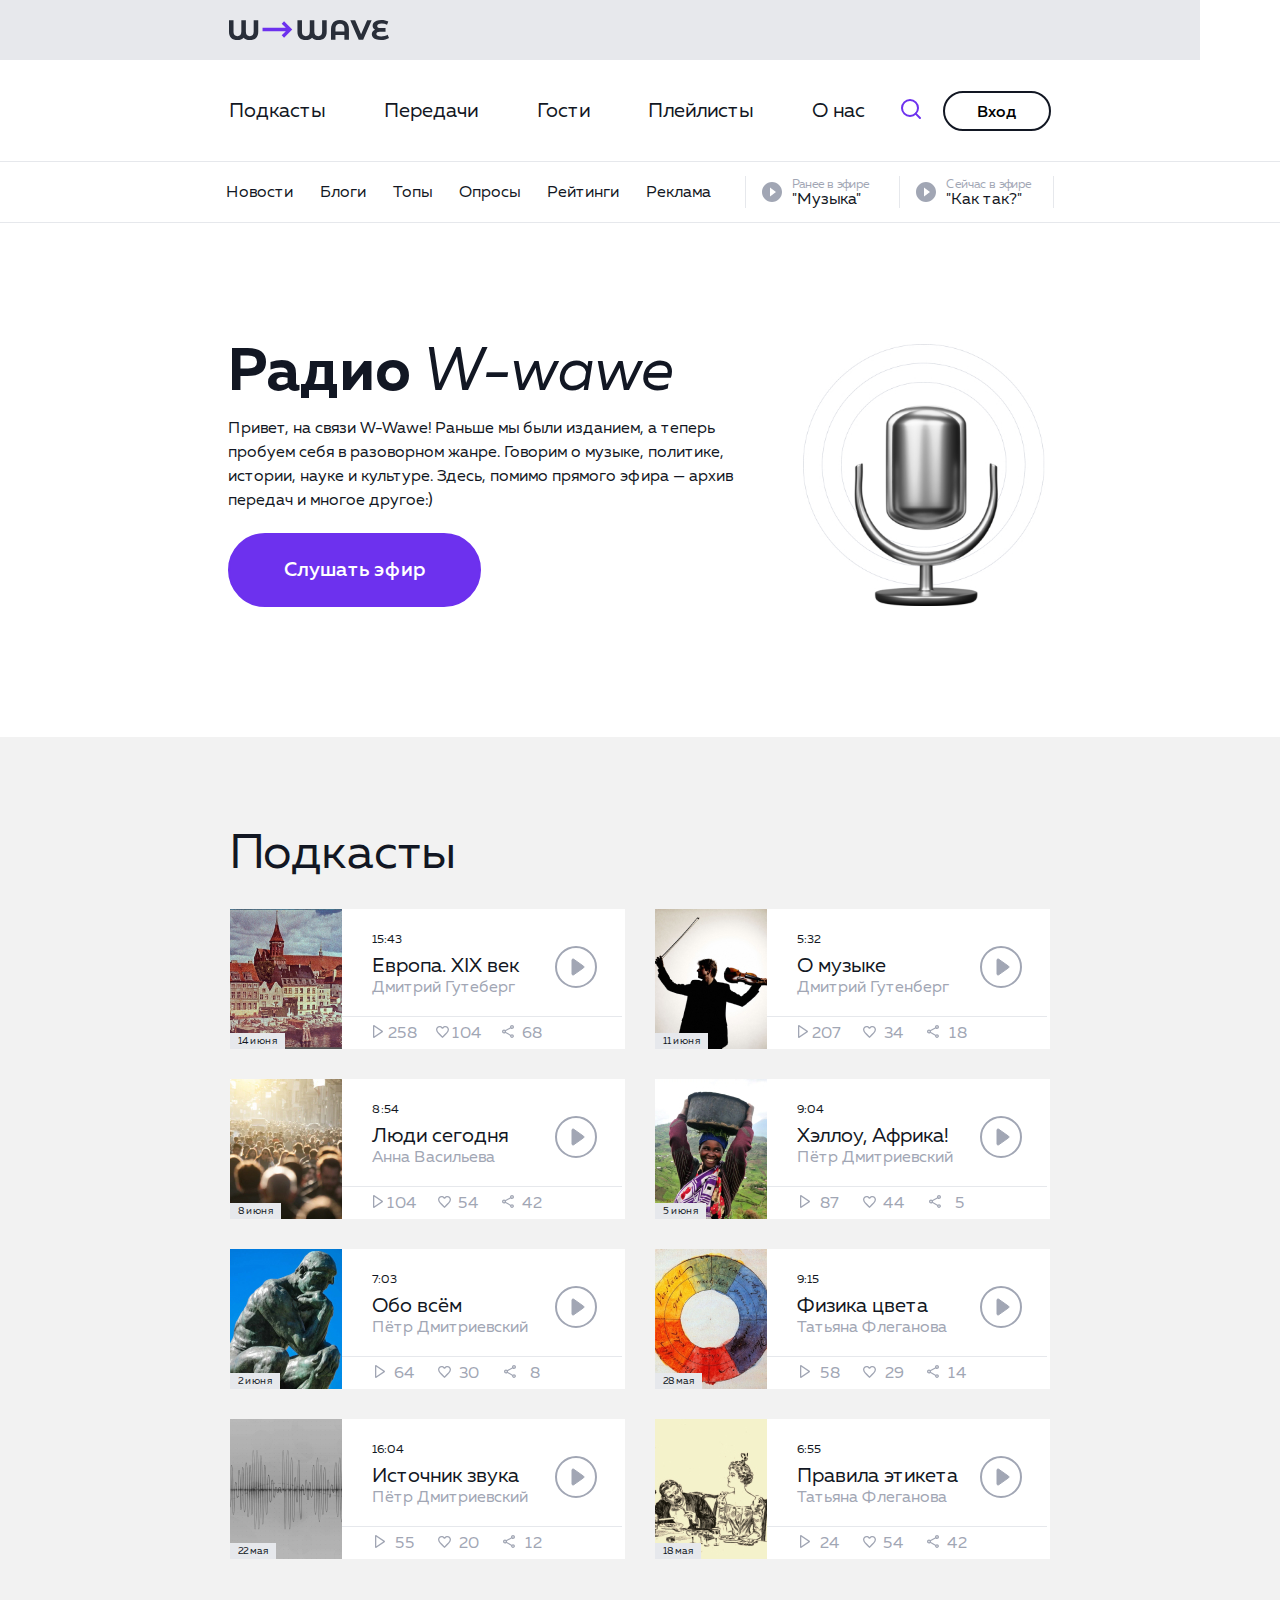
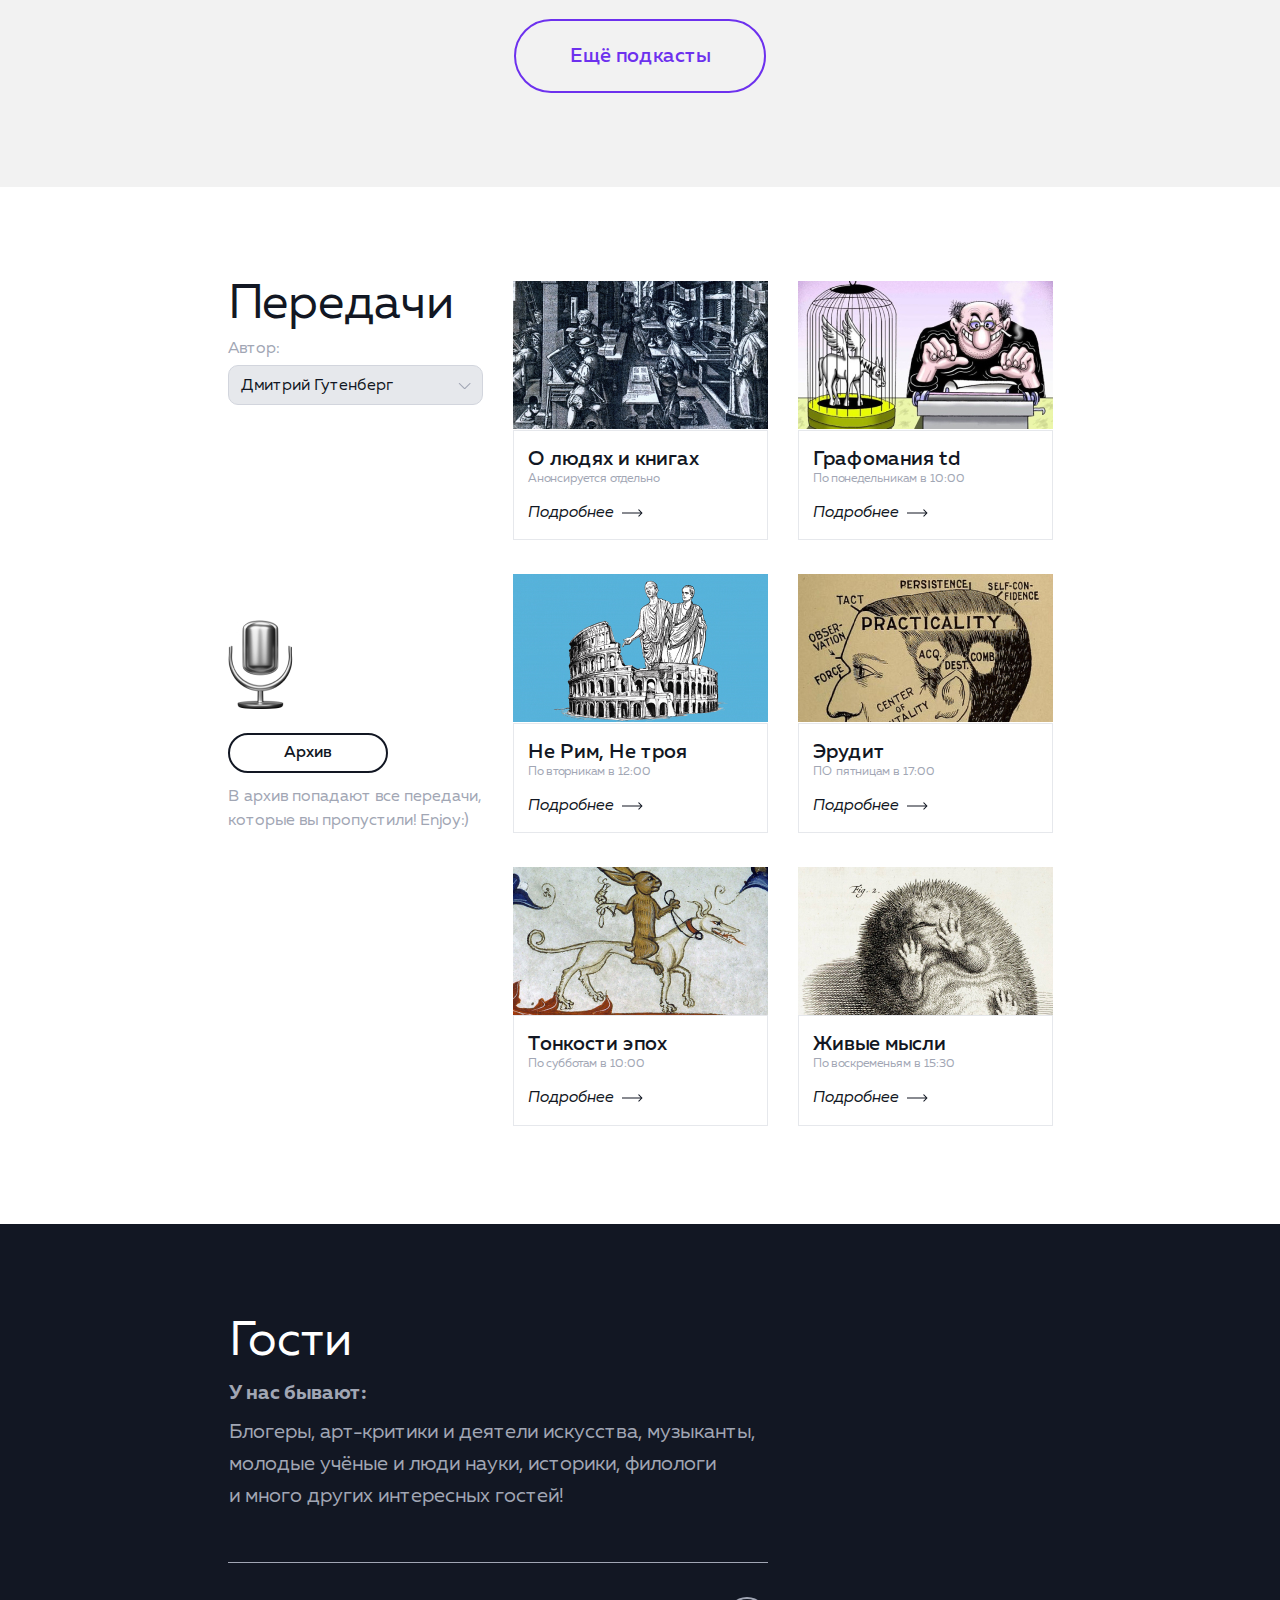
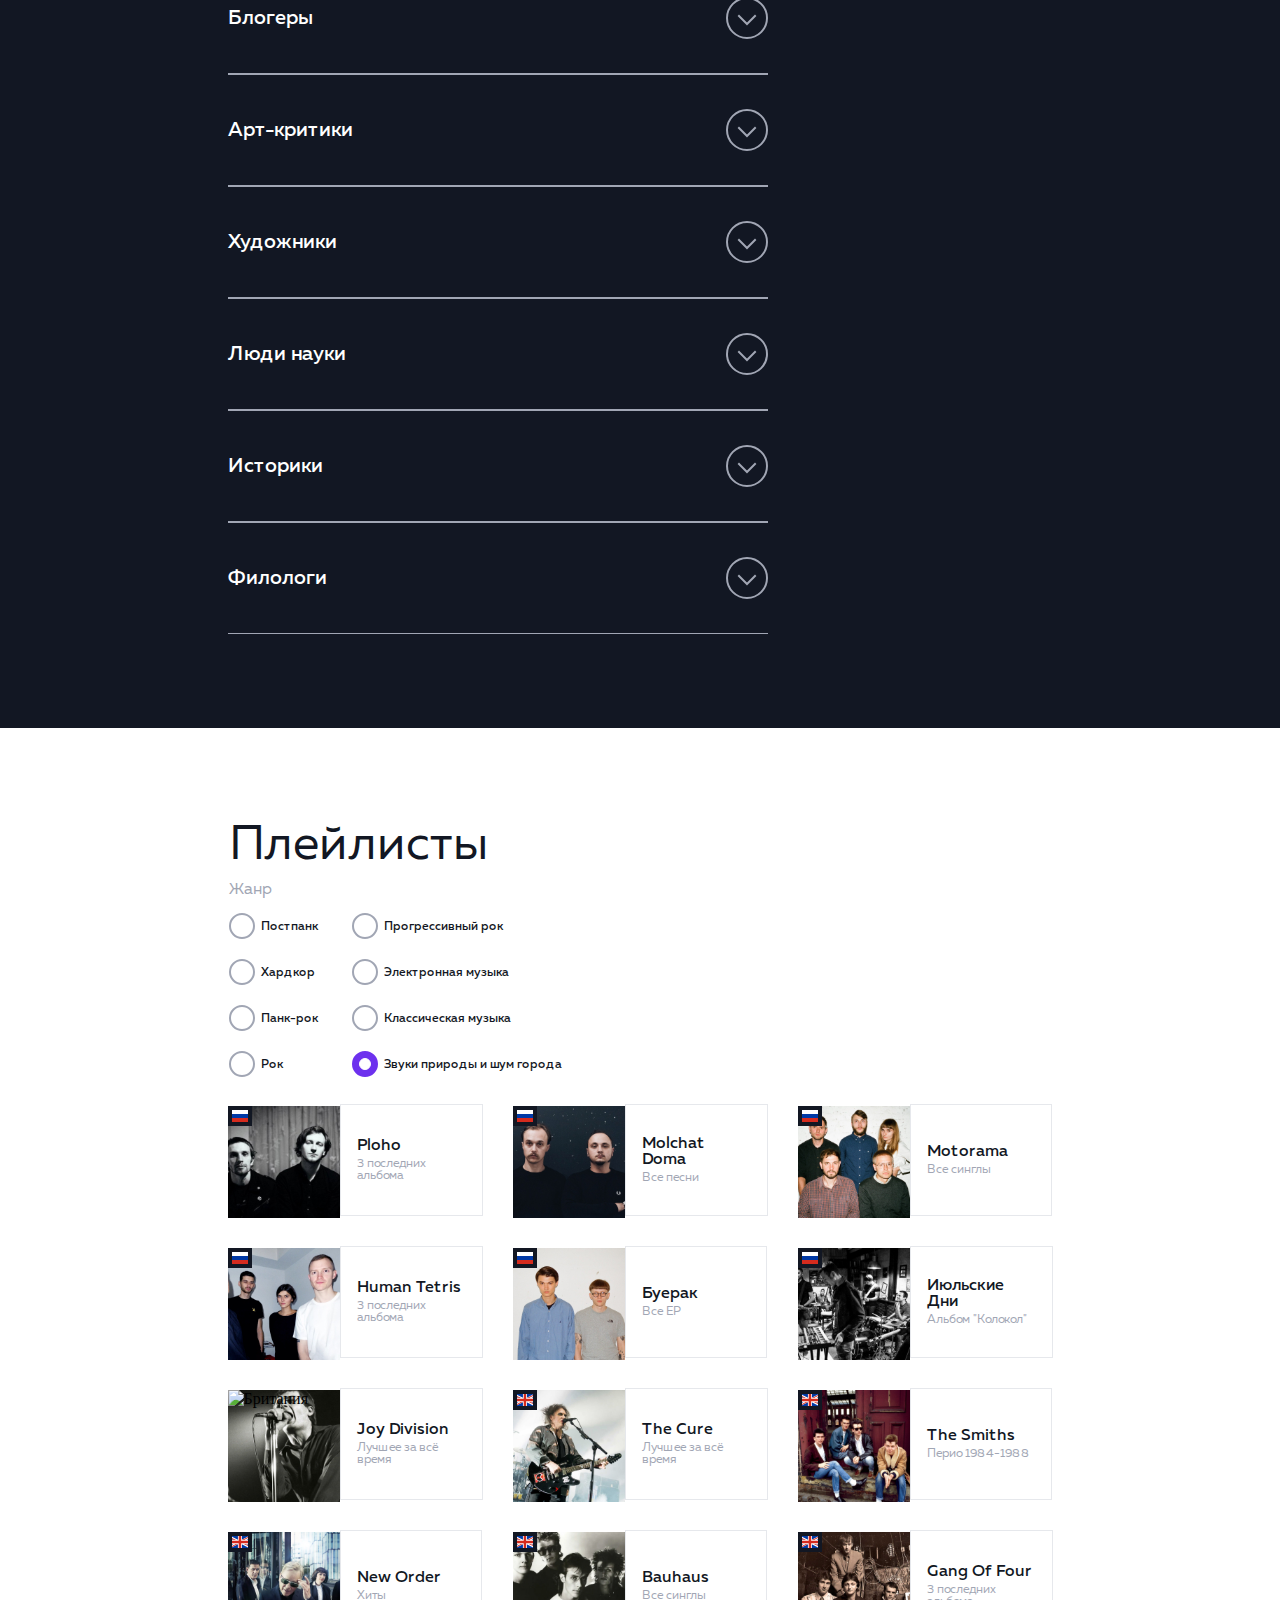
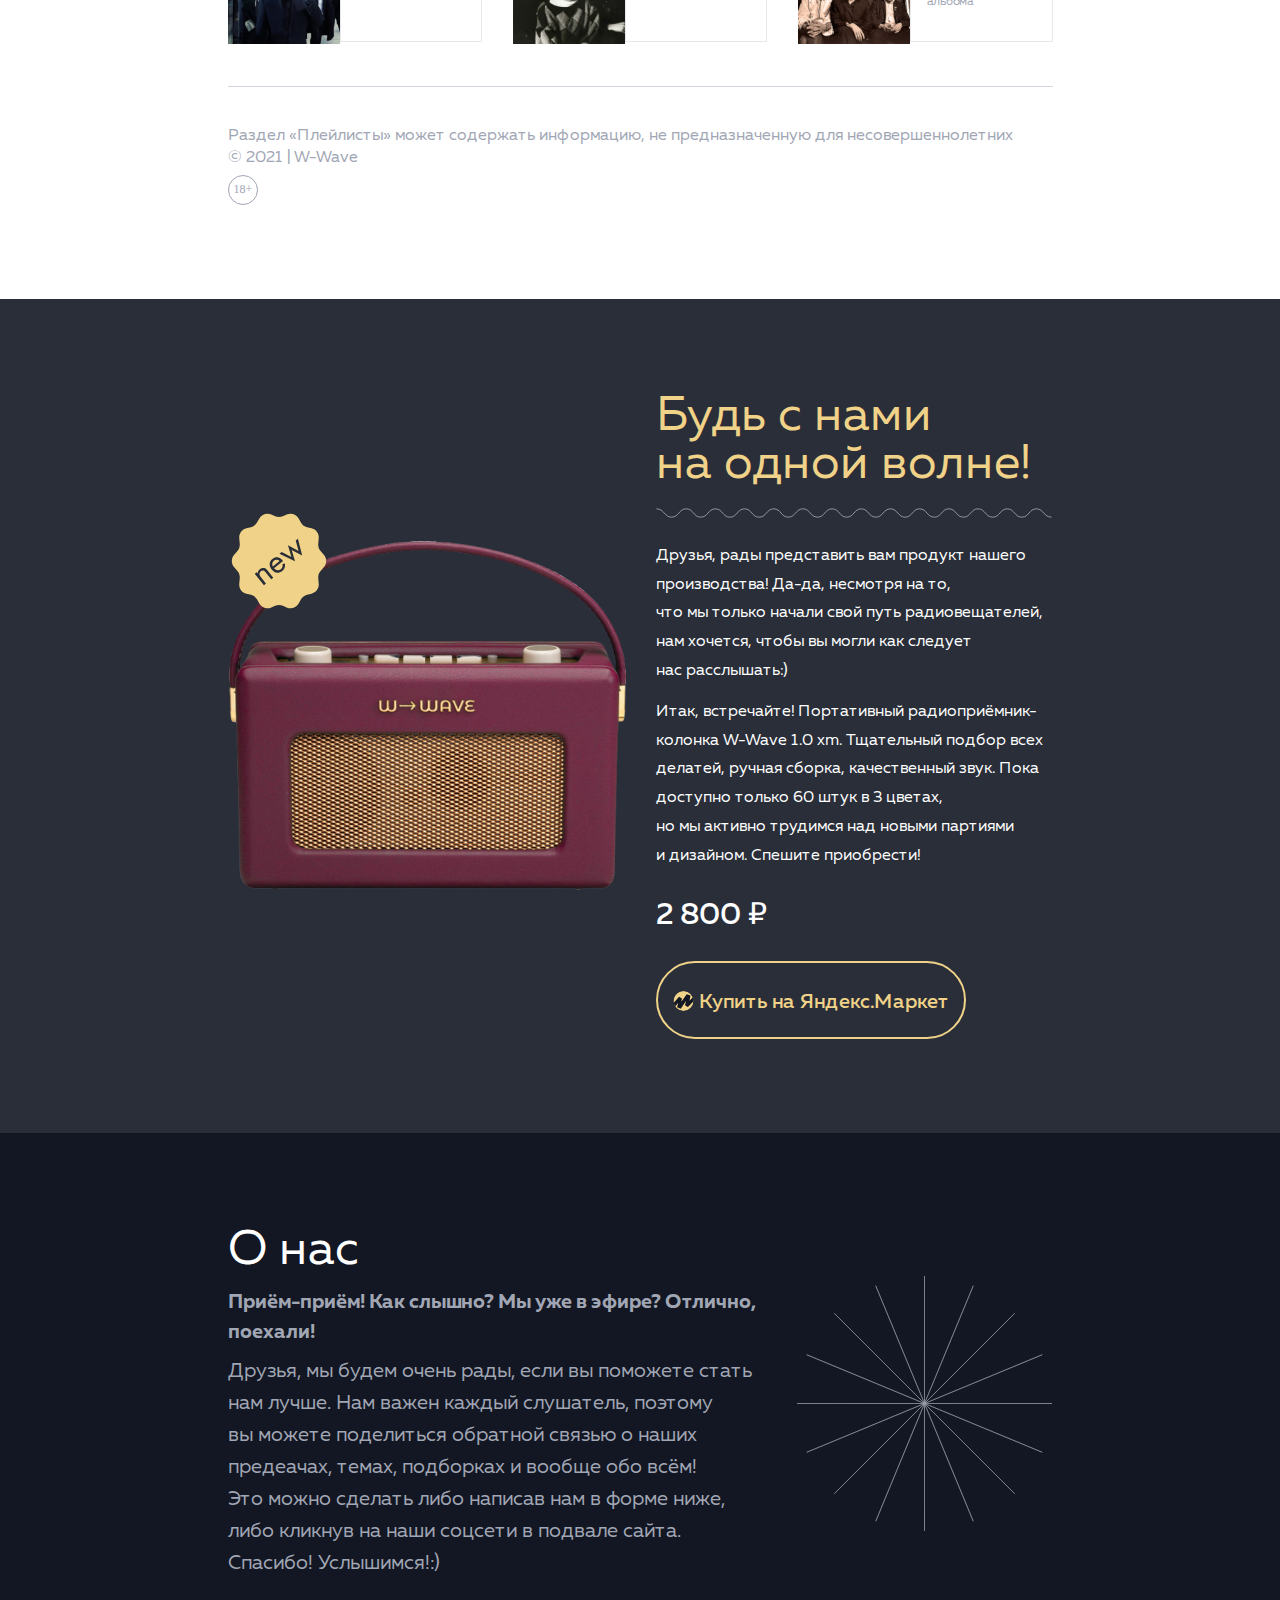
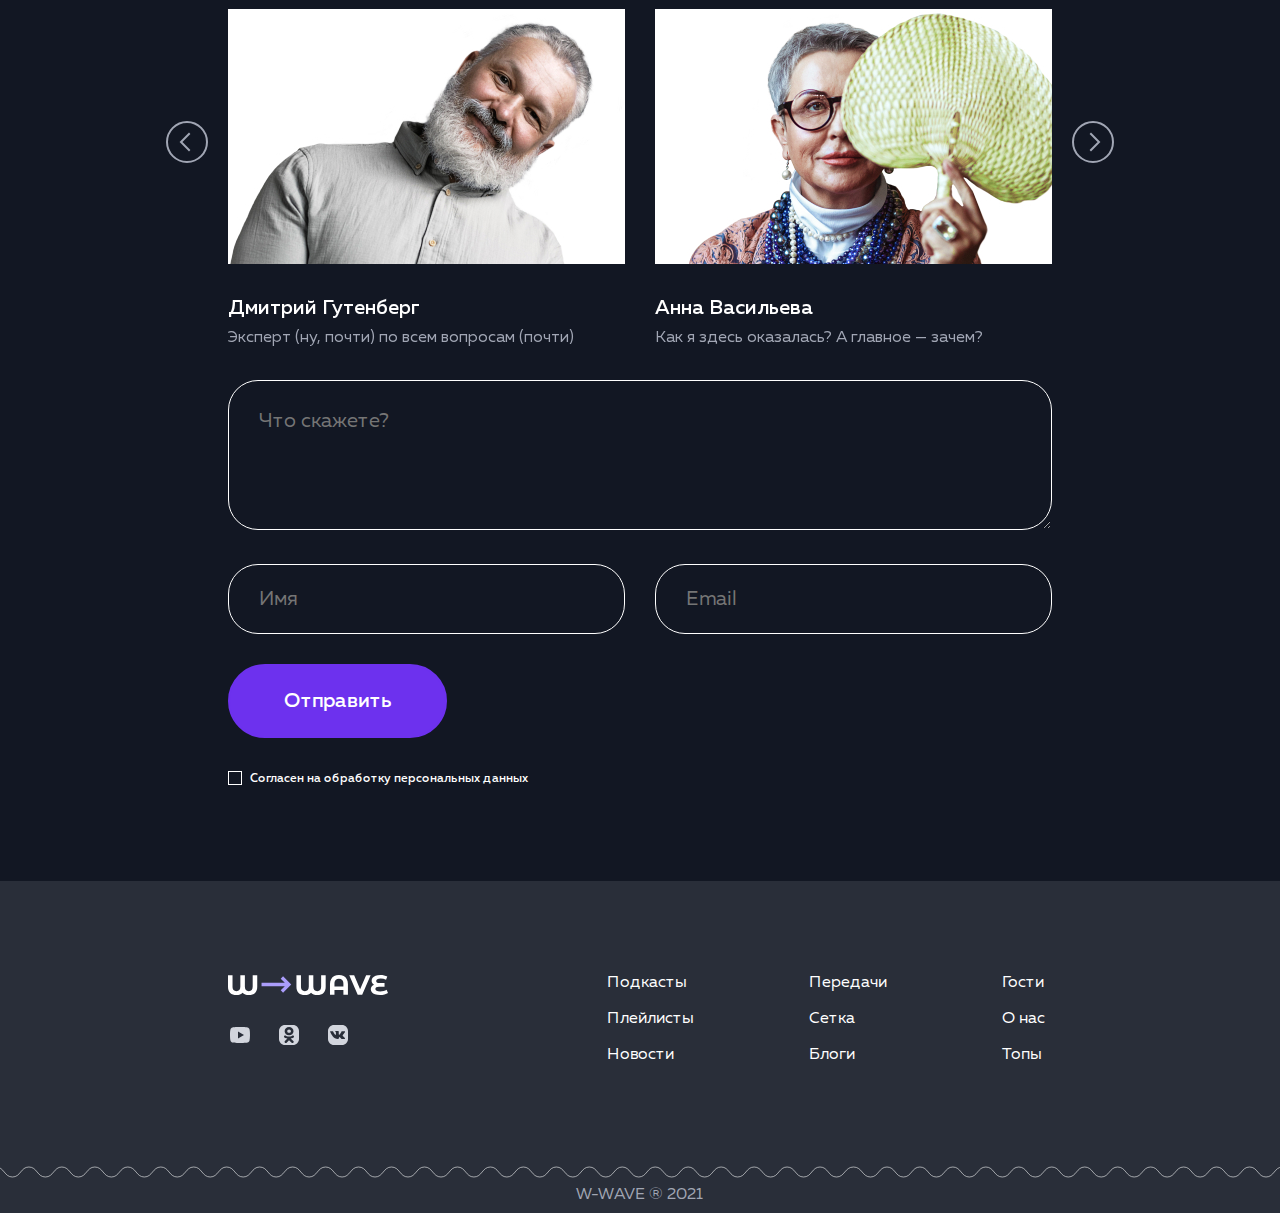
==== commit 5f1fa951: "change btn swiper and correct position blocks" ====
--- a/index_flexbox.html
+++ b/index_flexbox.html
@@ -16871,184 +16871,186 @@
               </picture>
             </div>
           </div>
-          <div class="swiper__wrapper">
-            <div class="swiper">
-              <div class="swiper-wrapper">
-                <div class="swiper-slide slide-1">
-                  <picture>
-                    <source
-                      srcset="img/people__1.jpg"
-                      alt="Ведущий и автор"
-                      media="(max-width: 1023px)"
+          <div class="swiper__wrapper__1">
+            <div class="swiper__wrapper">
+              <div class="swiper">
+                <div class="swiper-wrapper">
+                  <div class="swiper-slide slide-1">
+                    <picture>
+                      <source
+                        srcset="img/people__1.jpg"
+                        alt="Ведущий и автор"
+                        media="(max-width: 1023px)"
+                      />
+                      <source
+                        srcset="img/people__1__1024.jpg"
+                        alt="Ведущий и автор"
+                        media="(max-width: 1300px)"
+                      />
+
+                      <img src="img/people__1.jpg" alt="Ведущий и автор" />
+                    </picture>
+                    <article class="swiper__descr">
+                      <h3 class="about__us__name">Дмитрий Гутенберг</h3>
+                      <p class="about__us__people__descr">
+                        Эксперт (ну, почти) по всем вопросам (почти)
+                      </p>
+                    </article>
+                  </div>
+                  <div class="swiper-slide slide-1">
+                    <picture>
+                      <source
+                        srcset="img/people__2.jpg"
+                        alt="Ведущий и автор"
+                        media="(max-width: 1023px)"
+                      />
+                      <source
+                        srcset="img/people__2__1024.jpg"
+                        alt="Ведущий и автор"
+                        media="(max-width: 1300px)"
+                      />
+                      <img src="img/people__2.jpg" alt="Ведущий и автор" />
+                    </picture>
+                    <article class="swiper__descr">
+                      <h3 class="about__us__name">Анна Васильева</h3>
+                      <p class="about__us__people__descr">
+                        Как я здесь оказалась? А главное — зачем?
+                      </p>
+                    </article>
+                  </div>
+                  <div class="swiper-slide slide-1">
+                    <picture>
+                      <source
+                        srcset="img/people__3.jpg"
+                        alt="Ведущий и автор"
+                        media="(max-width: 1023px)"
+                      />
+                      <source
+                        srcset="img/people__3__1024.jpg"
+                        alt="Ведущий и автор"
+                        media="(max-width: 1300px)"
+                      />
+                      <img src="img/people__3.jpg" alt="Ведущий и автор" />
+                    </picture>
+                    <article class="swiper__descr">
+                      <h3 class="about__us__name">Пётр Дмитриевский</h3>
+                      <p class="about__us__people__descr">
+                        Господа! Внимание! Благодарю за внимание!
+                      </p>
+                    </article>
+                  </div>
+                  <div class="swiper-slide slide-1">
+                    <picture>
+                      <source
+                        srcset="img/people__4.jpg"
+                        alt="Ведущий и автор"
+                        media="(max-width: 1023px)"
+                      />
+                      <source
+                        srcset="img/people__4__1024.jpg"
+                        alt="Ведущий и автор"
+                        media="(max-width: 1300px)"
+                      />
+                      <img src="img/people__4.jpg" alt="Ведущий и автор" />
+                    </picture>
+                    <article class="swiper__descr">
+                      <h3 class="about__us__name">Татьяна Флеганова</h3>
+                      <p class="about__us__people__descr">
+                        Одна я в пальто стою красивая, а вокруг…
+                      </p>
+                    </article>
+                  </div>
+                  <div class="swiper-slide slide-1">
+                    <picture>
+                      <source
+                        srcset="img/people__5.jpg"
+                        alt="Ведущий и автор"
+                        media="(max-width: 1023px)"
+                      />
+                      <source
+                        srcset="img/people__5__1024.jpg"
+                        alt="Ведущий и автор"
+                        media="(max-width: 1300px)"
+                      />
+                      <img src="img/people__5.jpg" alt="Ведущий и автор" />
+                    </picture>
+                    <article class="swiper__descr">
+                      <h3 class="about__us__name">Фёдор Прокопьев</h3>
+                      <p class="about__us__people__descr">
+                        Привет! Я фотограф, музыкант, ведущий
+                      </p>
+                    </article>
+                  </div>
+                  <div class="swiper-slide slide-1">
+                    <picture>
+                      <source
+                        srcset="img/people__6.jpg"
+                        alt="Ведущий и автор"
+                        media="(max-width: 1023px)"
+                      />
+                      <source
+                        srcset="img/people__6__1024.jpg"
+                        alt="Ведущий и автор"
+                        media="(max-width: 1300px)"
+                      />
+                      <img src="img/people__6.jpg" alt="Ведущий и автор" />
+                    </picture>
+                    <article class="swiper__descr">
+                      <h3 class="about__us__name">Светлана Кортнева</h3>
+                      <p class="about__us__people__descr">
+                        Художник-оформитель. Оформляю
+                      </p>
+                    </article>
+                  </div>
+                </div>
+                <div class="swiper-button-prev">
+                  <svg
+                    width="42"
+                    height="42"
+                    viewBox="0 0 42 42"
+                    fill="none"
+                    xmlns="http://www.w3.org/2000/svg"
+                  >
+                    <circle
+                      r="20"
+                      transform="matrix(4.37114e-08 -1 -1 -4.37114e-08 21 21)"
+                      stroke=""
+                      stroke-width="2"
                     />
-                    <source
-                      srcset="img/people__1__1024.jpg"
-                      alt="Ведущий и автор"
-                      media="(max-width: 1199px)"
+                    <path
+                      d="M23 29L15 21L23 13"
+                      stroke=""
+                      stroke-width="2"
+                      stroke-linecap="square"
                     />
-
-                    <img src="img/people__1.jpg" alt="Ведущий и автор" />
-                  </picture>
-                  <article class="swiper__descr">
-                    <h3 class="about__us__name">Дмитрий Гутенберг</h3>
-                    <p class="about__us__people__descr">
-                      Эксперт (ну, почти) по всем вопросам (почти)
-                    </p>
-                  </article>
+                  </svg>
                 </div>
-                <div class="swiper-slide slide-1">
-                  <picture>
-                    <source
-                      srcset="img/people__2.jpg"
-                      alt="Ведущий и автор"
-                      media="(max-width: 1023px)"
+                <div class="swiper-button-next">
+                  <svg
+                    width="42"
+                    height="42"
+                    viewBox="0 0 42 42"
+                    fill="none"
+                    xmlns="http://www.w3.org/2000/svg"
+                  >
+                    <circle
+                      cx="21"
+                      cy="21"
+                      r="20"
+                      transform="rotate(-90 21 21)"
+                      stroke=""
+                      stroke-width="2"
                     />
-                    <source
-                      srcset="img/people__2__1024.jpg"
-                      alt="Ведущий и автор"
-                      media="(max-width: 1199px)"
+                    <path
+                      d="M19 29L27 21L19 13"
+                      stroke=""
+                      stroke-width="2"
+                      stroke-linecap="square"
                     />
-                    <img src="img/people__2.jpg" alt="Ведущий и автор" />
-                  </picture>
-                  <article class="swiper__descr">
-                    <h3 class="about__us__name">Анна Васильева</h3>
-                    <p class="about__us__people__descr">
-                      Как я здесь оказалась? А главное — зачем?
-                    </p>
-                  </article>
+                  </svg>
                 </div>
-                <div class="swiper-slide slide-1">
-                  <picture>
-                    <source
-                      srcset="img/people__3.jpg"
-                      alt="Ведущий и автор"
-                      media="(max-width: 1023px)"
-                    />
-                    <source
-                      srcset="img/people__3__1024.jpg"
-                      alt="Ведущий и автор"
-                      media="(max-width: 1199px)"
-                    />
-                    <img src="img/people__3.jpg" alt="Ведущий и автор" />
-                  </picture>
-                  <article class="swiper__descr">
-                    <h3 class="about__us__name">Пётр Дмитриевский</h3>
-                    <p class="about__us__people__descr">
-                      Господа! Внимание! Благодарю за внимание!
-                    </p>
-                  </article>
-                </div>
-                <div class="swiper-slide slide-1">
-                  <picture>
-                    <source
-                      srcset="img/people__4.jpg"
-                      alt="Ведущий и автор"
-                      media="(max-width: 1023px)"
-                    />
-                    <source
-                      srcset="img/people__4__1024.jpg"
-                      alt="Ведущий и автор"
-                      media="(max-width: 1199px)"
-                    />
-                    <img src="img/people__4.jpg" alt="Ведущий и автор" />
-                  </picture>
-                  <article class="swiper__descr">
-                    <h3 class="about__us__name">Татьяна Флеганова</h3>
-                    <p class="about__us__people__descr">
-                      Одна я в пальто стою красивая, а вокруг…
-                    </p>
-                  </article>
-                </div>
-                <div class="swiper-slide slide-1">
-                  <picture>
-                    <source
-                      srcset="img/people__5.jpg"
-                      alt="Ведущий и автор"
-                      media="(max-width: 1023px)"
-                    />
-                    <source
-                      srcset="img/people__5__1024.jpg"
-                      alt="Ведущий и автор"
-                      media="(max-width: 1199px)"
-                    />
-                    <img src="img/people__5.jpg" alt="Ведущий и автор" />
-                  </picture>
-                  <article class="swiper__descr">
-                    <h3 class="about__us__name">Фёдор Прокопьев</h3>
-                    <p class="about__us__people__descr">
-                      Привет! Я фотограф, музыкант, ведущий
-                    </p>
-                  </article>
-                </div>
-                <div class="swiper-slide slide-1">
-                  <picture>
-                    <source
-                      srcset="img/people__6.jpg"
-                      alt="Ведущий и автор"
-                      media="(max-width: 1023px)"
-                    />
-                    <source
-                      srcset="img/people__6__1024.jpg"
-                      alt="Ведущий и автор"
-                      media="(max-width: 1199px)"
-                    />
-                    <img src="img/people__6.jpg" alt="Ведущий и автор" />
-                  </picture>
-                  <article class="swiper__descr">
-                    <h3 class="about__us__name">Светлана Кортнева</h3>
-                    <p class="about__us__people__descr">
-                      Художник-оформитель. Оформляю
-                    </p>
-                  </article>
-                </div>
+                <div class="swiper-pagination"></div>
               </div>
-              <div class="swiper-button-prev">
-                <svg
-                  width="42"
-                  height="42"
-                  viewBox="0 0 42 42"
-                  fill="none"
-                  xmlns="http://www.w3.org/2000/svg"
-                >
-                  <circle
-                    r="20"
-                    transform="matrix(4.37114e-08 -1 -1 -4.37114e-08 21 21)"
-                    stroke=""
-                    stroke-width="2"
-                  />
-                  <path
-                    d="M23 29L15 21L23 13"
-                    stroke=""
-                    stroke-width="2"
-                    stroke-linecap="square"
-                  />
-                </svg>
-              </div>
-              <div class="swiper-button-next">
-                <svg
-                  width="42"
-                  height="42"
-                  viewBox="0 0 42 42"
-                  fill="none"
-                  xmlns="http://www.w3.org/2000/svg"
-                >
-                  <circle
-                    cx="21"
-                    cy="21"
-                    r="20"
-                    transform="rotate(-90 21 21)"
-                    stroke=""
-                    stroke-width="2"
-                  />
-                  <path
-                    d="M19 29L27 21L19 13"
-                    stroke=""
-                    stroke-width="2"
-                    stroke-linecap="square"
-                  />
-                </svg>
-              </div>
-              <div class="swiper-pagination"></div>
             </div>
           </div>
           <div class="row__form">
--- a/css/style_flexbox.css
+++ b/css/style_flexbox.css
@@ -330,8 +330,21 @@
 .input__form__2 {
   margin-left: 30px;
 }
+
+.swiper__wrapper__1 {
+  margin: auto;
+}
+.swiper-button-prev,
+.swiper-rtl .swiper-button-next {
+  left: -75px;
+}
+
+.swiper-button-next,
+.swiper-rtl .swiper-button-prev {
+  right: -75px;
+}
 .swiper__wrapper {
-  min-width: 1400px;
+  max-width: 1400px;
   position: relative;
   display: flex;
   justify-content: center;
@@ -339,10 +352,13 @@
 
 .swiper {
   max-width: 1110px;
+  position: unset;
   margin-left: 0;
   margin-right: 0;
 }
-
+.swiper-wrapper {
+  position: unset;
+}
 .footer__block {
   justify-content: center;
 }
@@ -2768,7 +2784,7 @@
 
 .swiper-button-next,
 .swiper-button-prev {
-  width: 48px !important;
+  width: 42px !important;
   top: 36% !important;
   transition: stroke 0.3s ease-in-out;
 }
@@ -2815,7 +2831,7 @@
 
 .swiper-button-next,
 .swiper-button-prev svg {
-  width: 48px;
+  width: 42px;
 }
 .about__us__name {
   font-family: "Muller";
--- a/css/media_flexbox.css
+++ b/css/media_flexbox.css
@@ -1,4 +1,4 @@
-@media (max-width: 1200px) {
+@media (max-width: 1300px) {
   .header__row__1 {
     flex-direction: column;
     padding-bottom: 0;
@@ -301,6 +301,15 @@
     max-width: 397px;
   }
 
+  .swiper-button-prev,
+  .swiper-rtl .swiper-button-next {
+    left: -62px;
+  }
+
+  .swiper-button-next,
+  .swiper-rtl .swiper-button-prev {
+    right: -62px;
+  }
   .about__us__form {
     max-width: 824px;
     min-width: 824px;
@@ -993,15 +1002,32 @@
     font-weight: 400;
     font-size: 12px;
     line-height: 24px;
-  }
-
+    color: #a1a6b4;
+  }
+
+  .form__enter {
+    margin-bottom: 10px;
+  }
+  .close__btn svg {
+    width: 20px;
+    height: 20px;
+  }
+  .enter__social__link__descr {
+    font-weight: 400;
+    font-size: 12px;
+    line-height: 24px;
+    color: #a1a6b4;
+    margin-bottom: 10px;
+  }
   .registrantion {
     font-weight: 400;
     font-size: 12px;
     line-height: 150%;
     margin-bottom: 20px;
   }
-
+  .enter article {
+    margin-bottom: 0px;
+  }
   .form-input-enter {
     font-weight: 400;
     font-size: 16px;
@@ -1019,6 +1045,7 @@
     max-width: 160px;
     min-height: 40px;
   }
+
   /* prime */
 
   .prime__block__left {
@@ -1076,7 +1103,9 @@
   .podcast__item__pic {
     min-height: 70px;
   }
-
+  .podcast__wrapper__descr {
+    min-height: 113px;
+  }
   .podcast__item:nth-child(1) .podcast__item__pic {
     background-image: url(../img/podcast__1__768.jpg);
   }
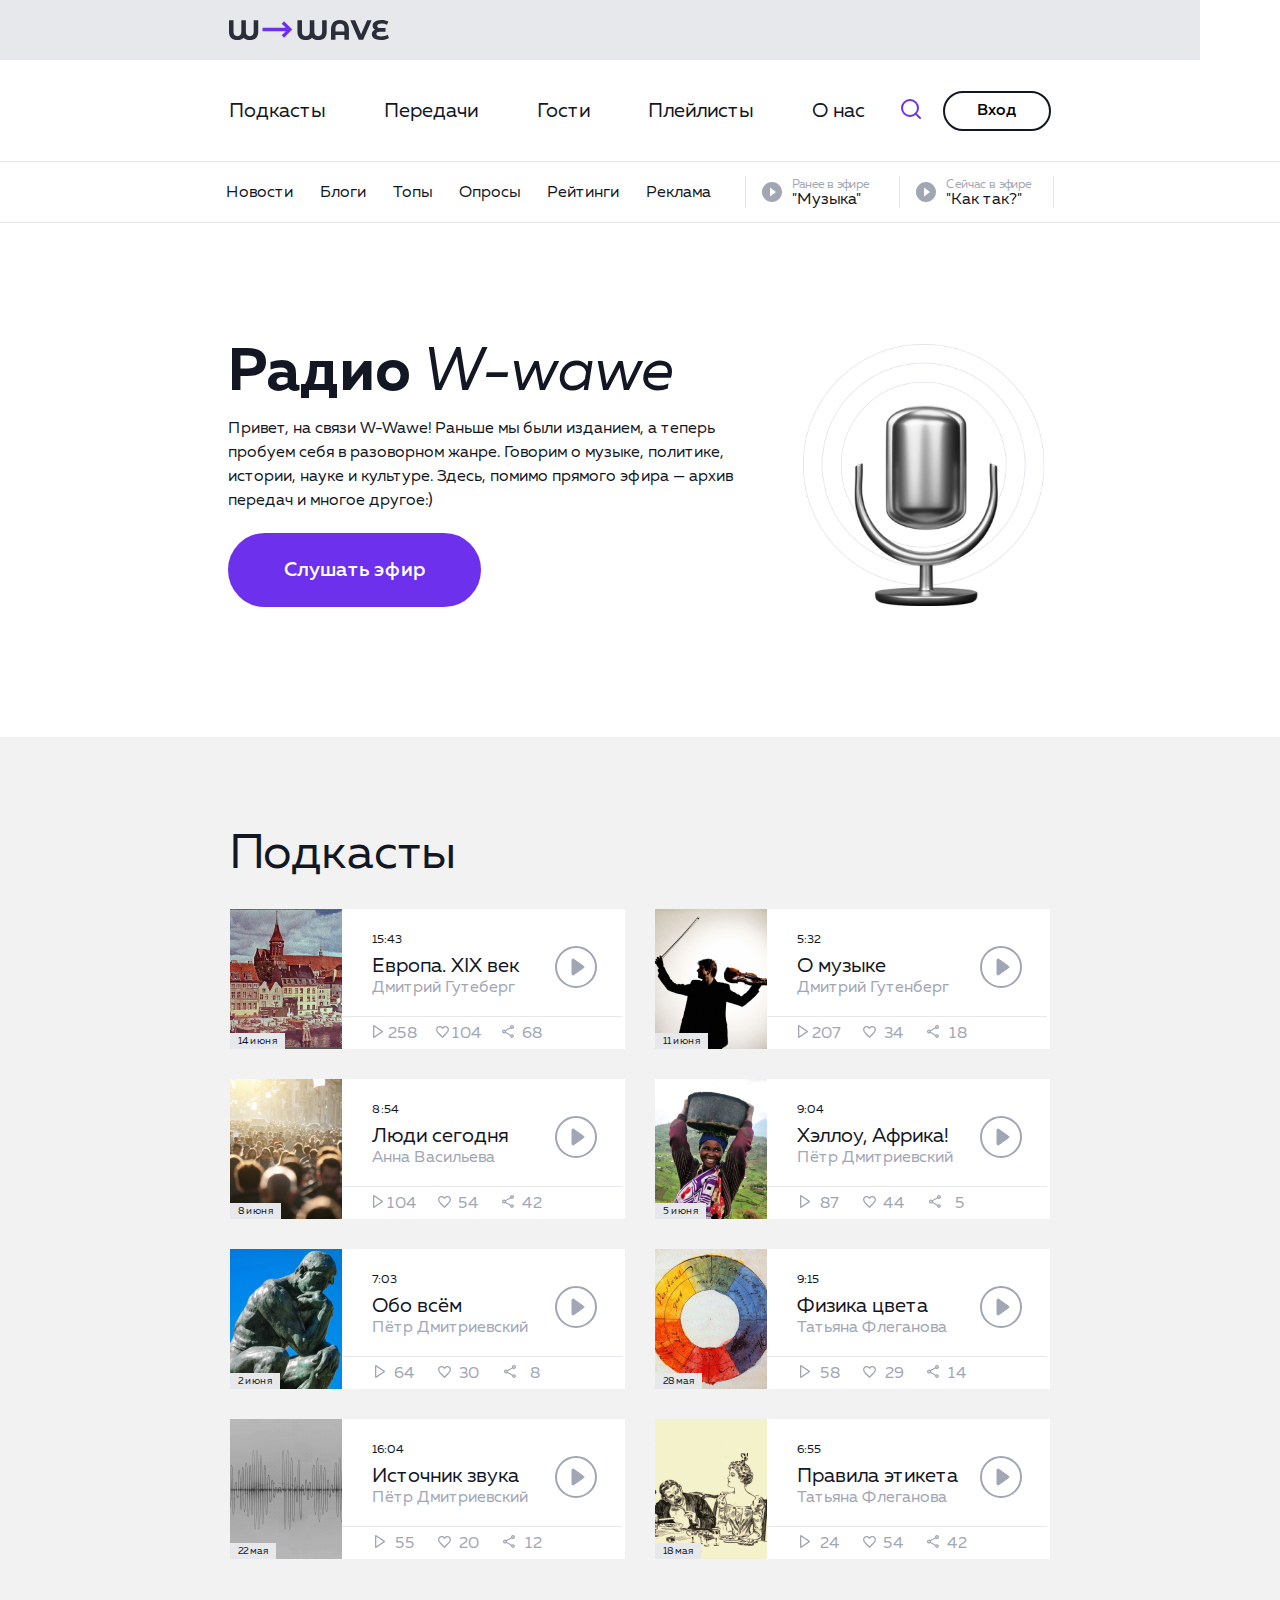
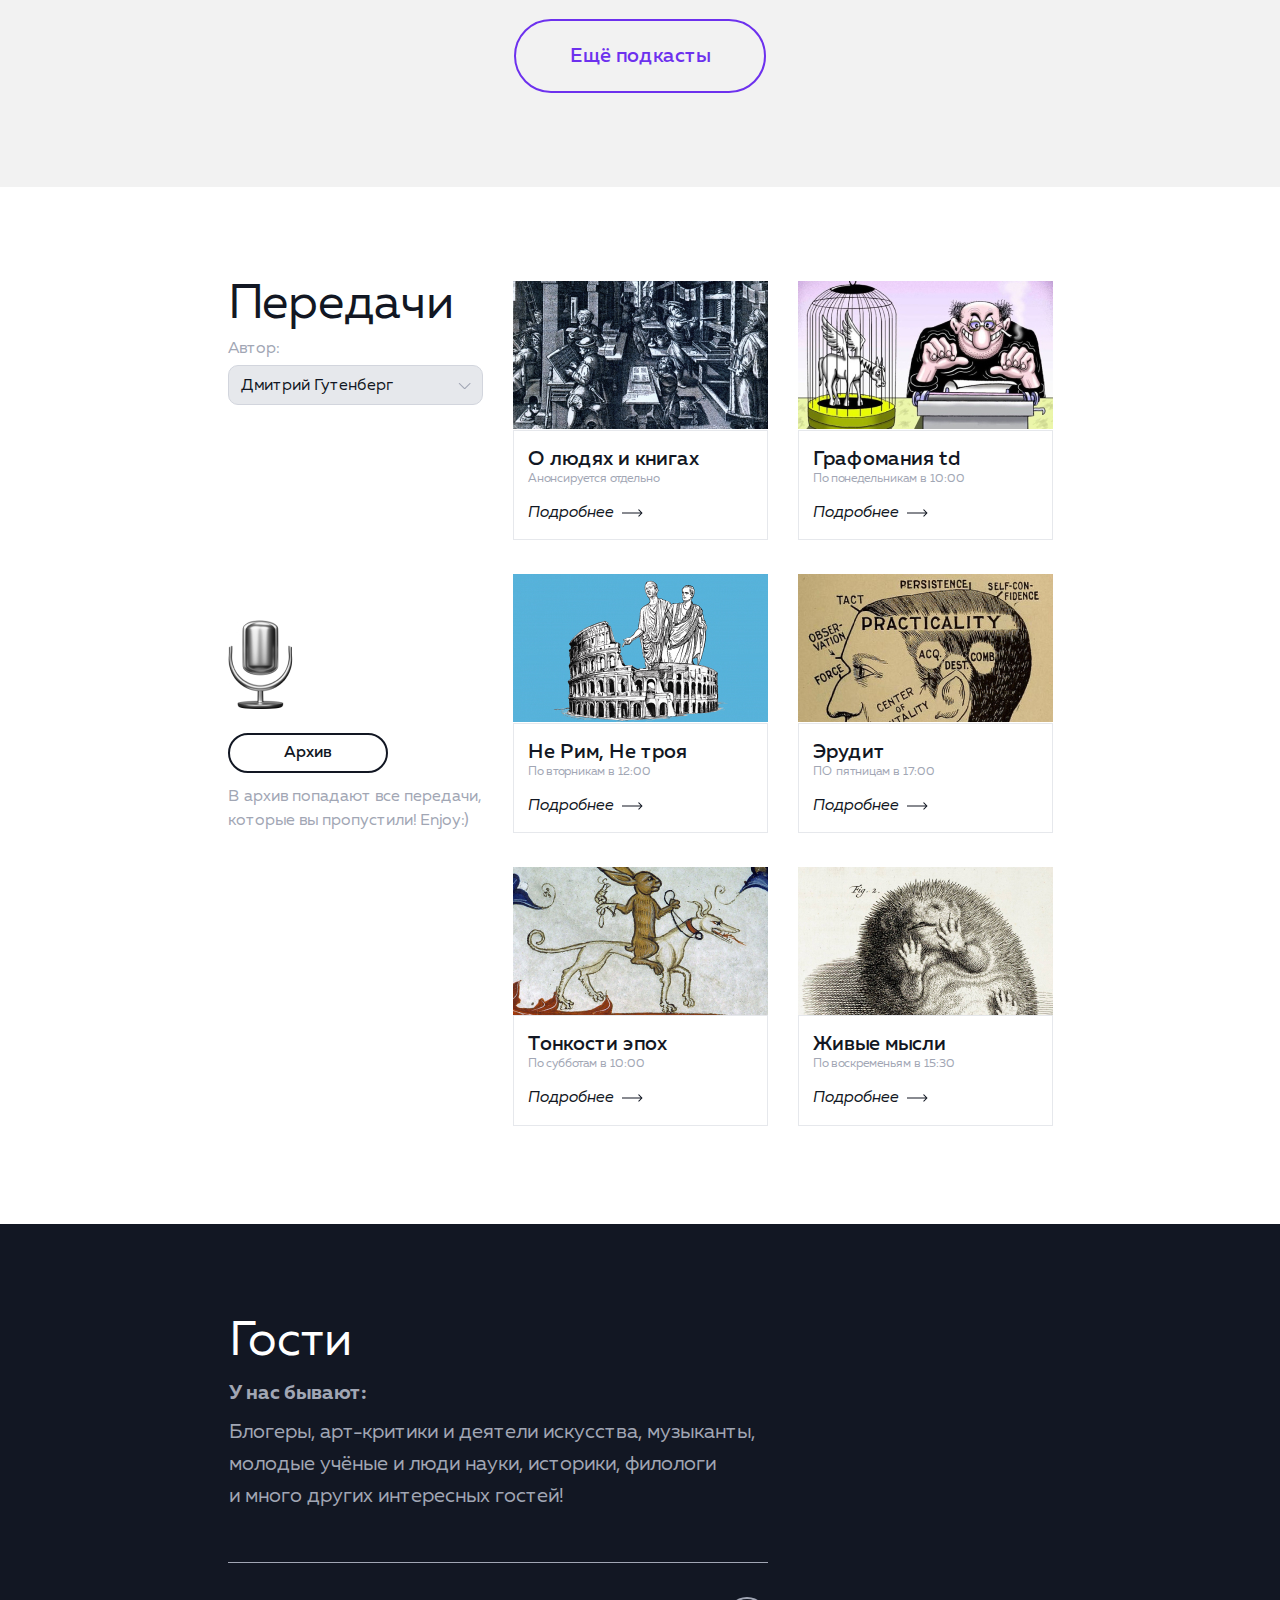
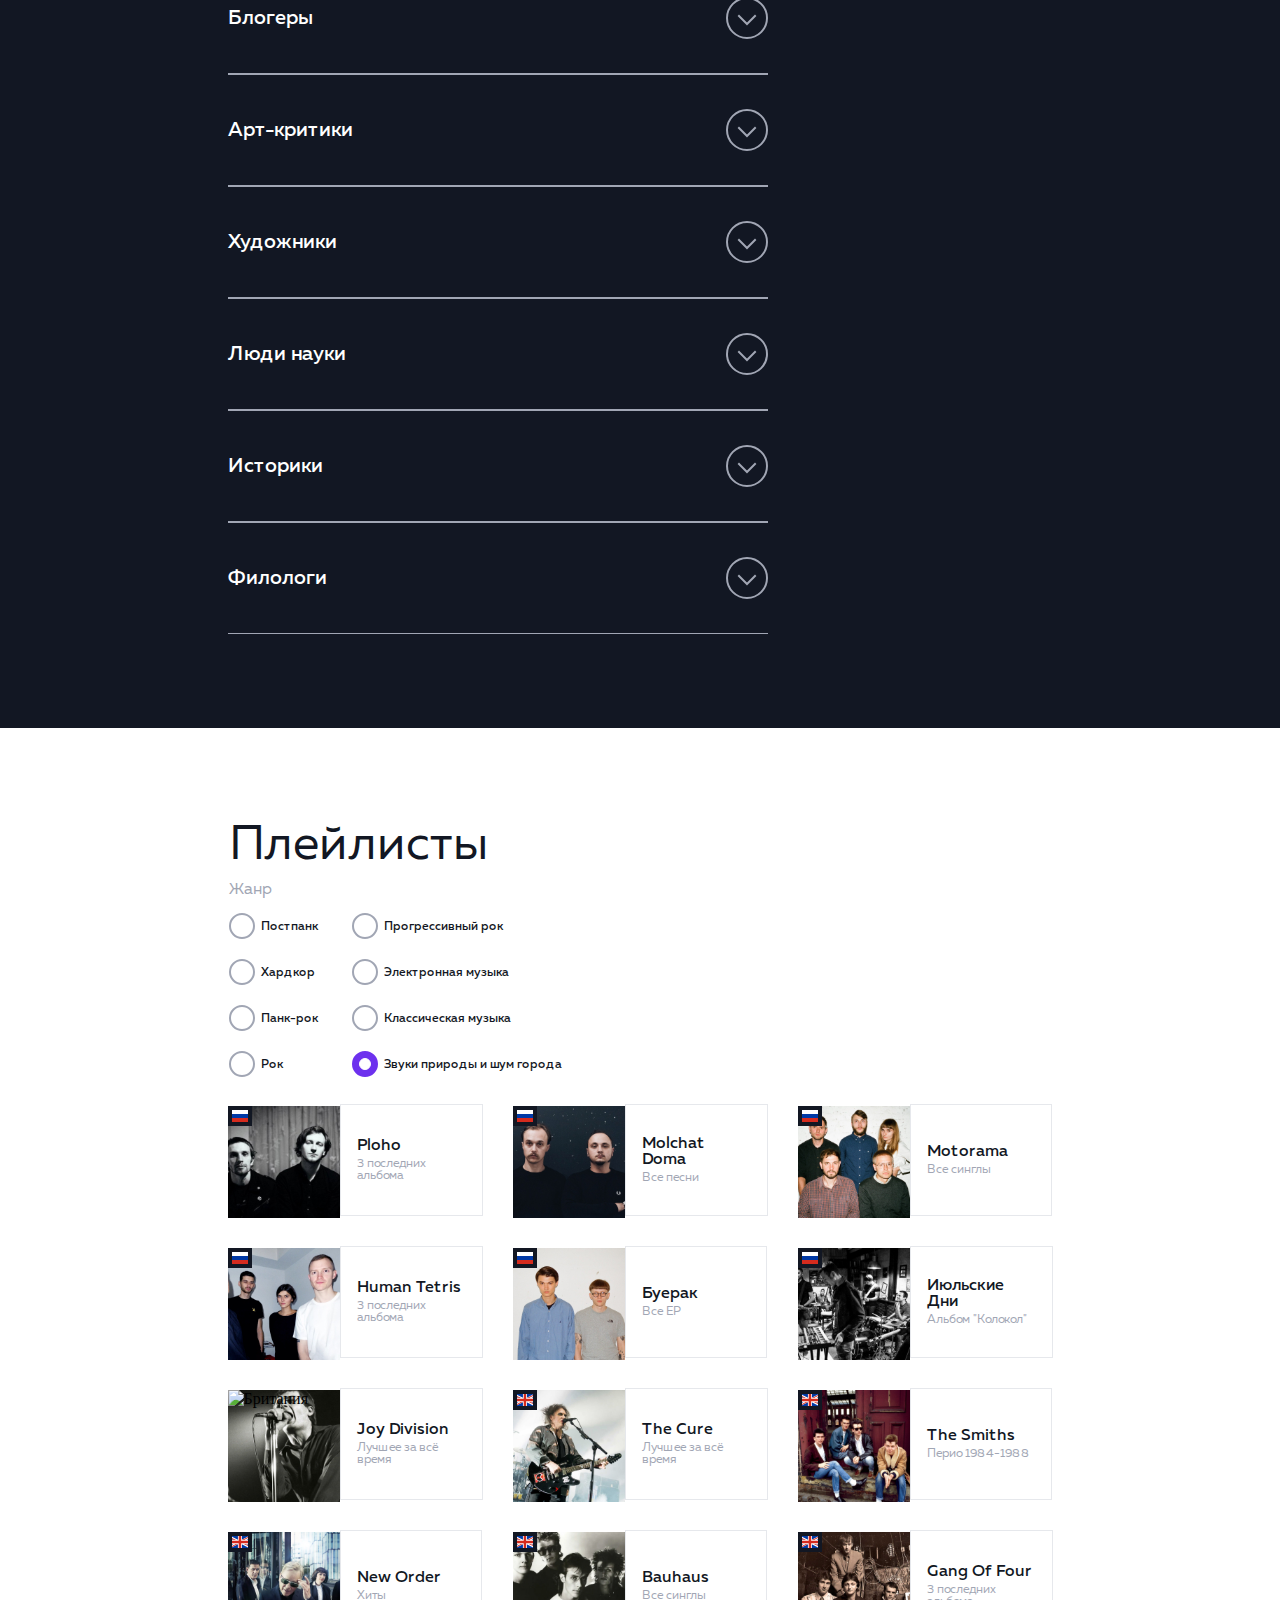
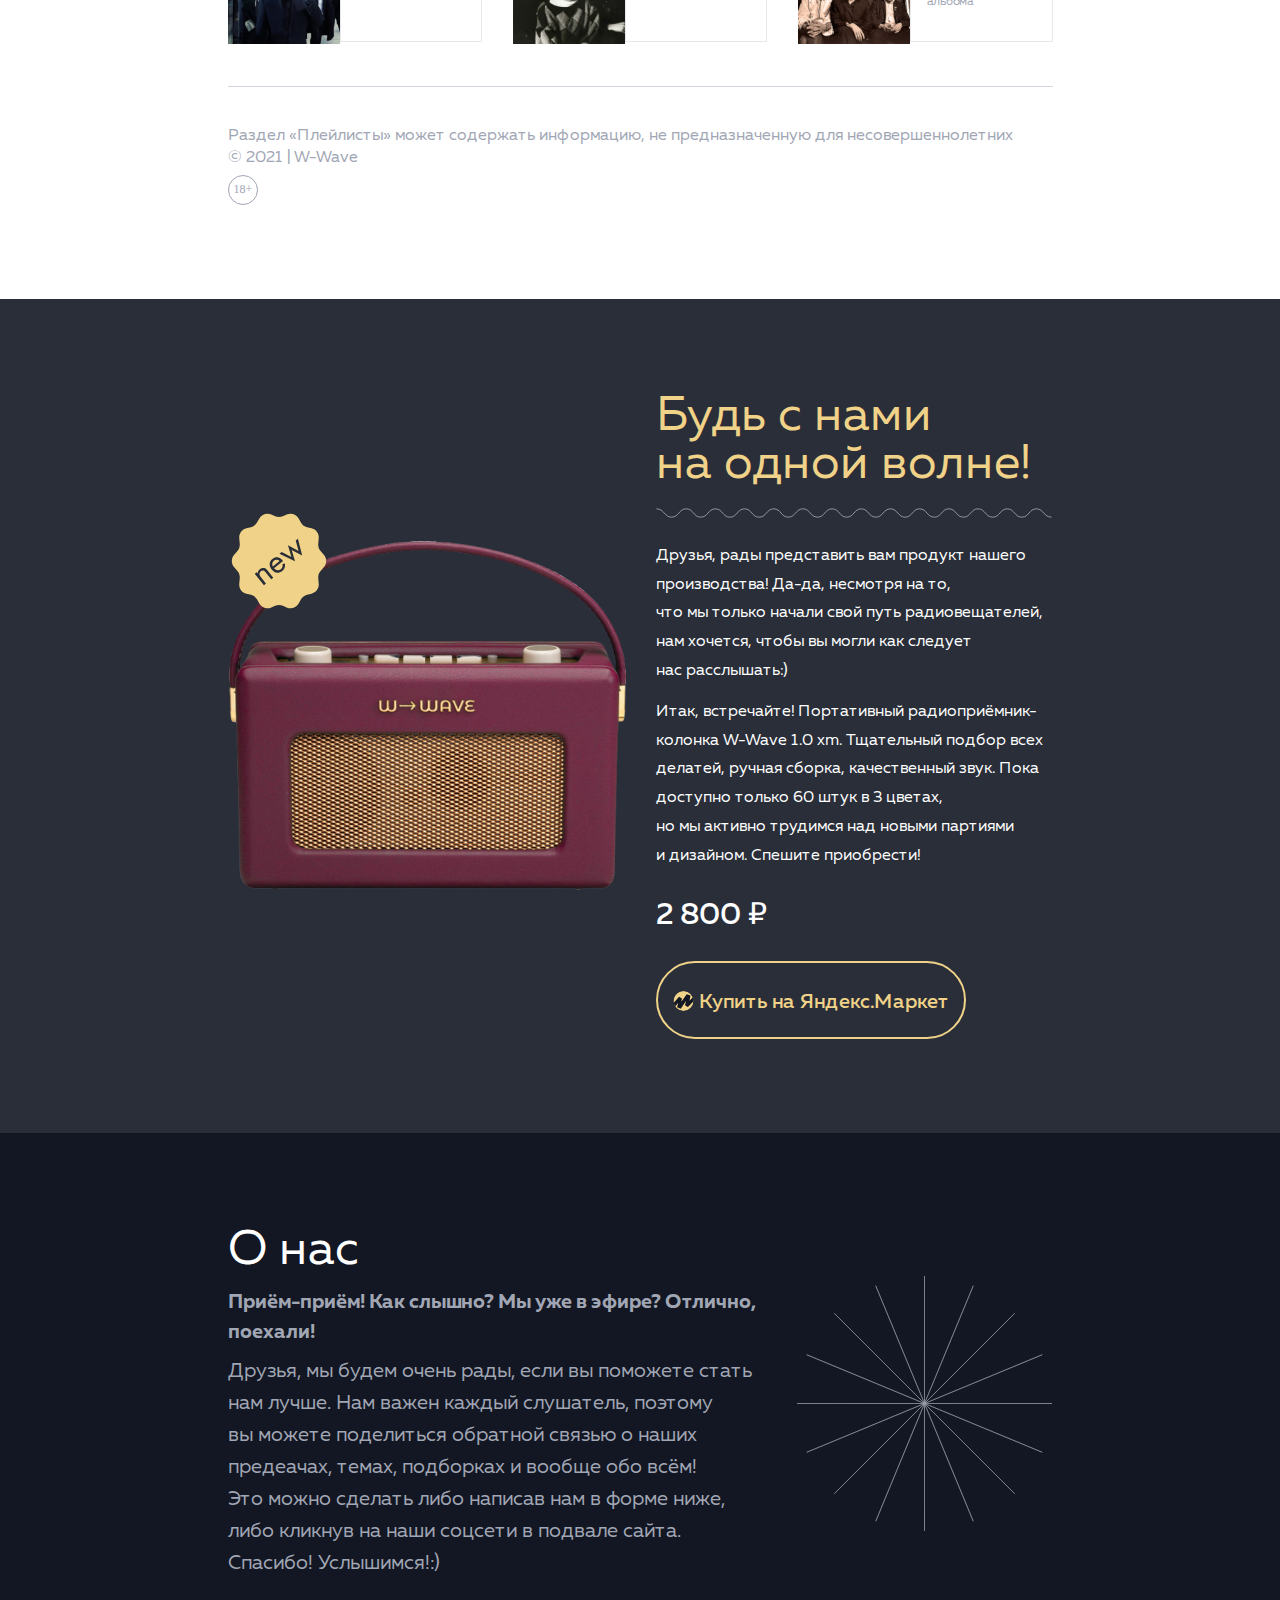
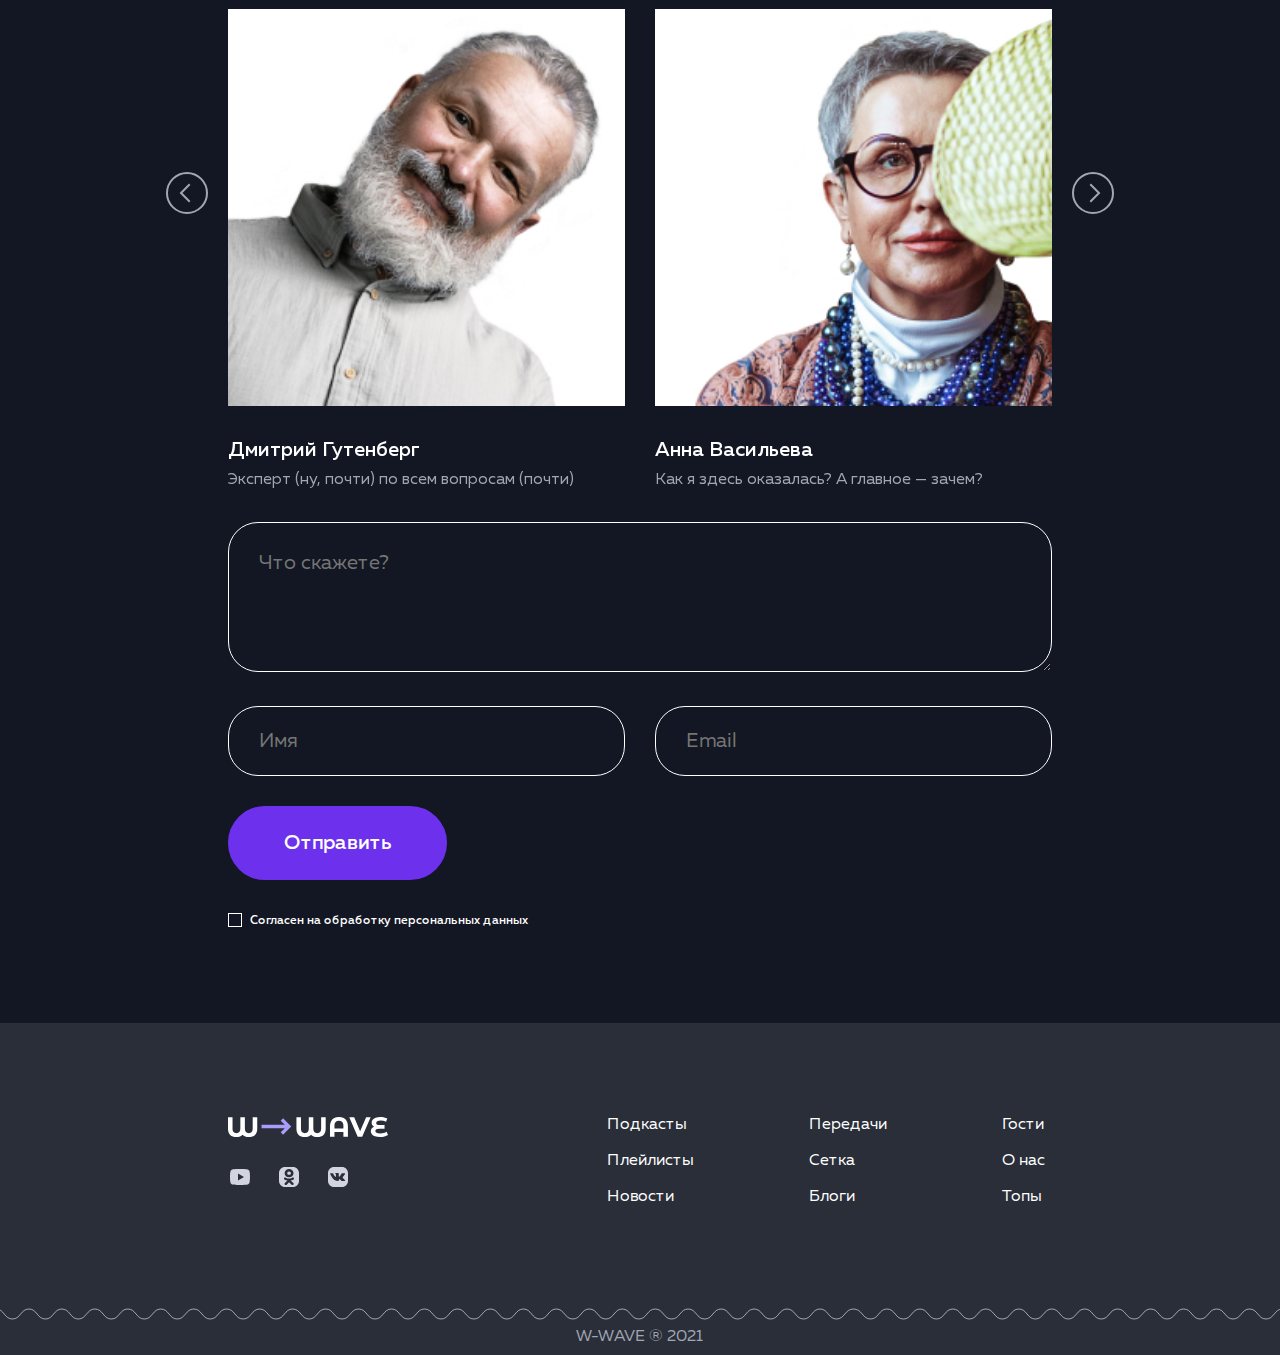
==== commit e8ffa44f: "burger | fix css" ====
--- a/index_flexbox.html
+++ b/index_flexbox.html
@@ -16885,7 +16885,7 @@
                       <source
                         srcset="img/people__1__1024.jpg"
                         alt="Ведущий и автор"
-                        media="(max-width: 1300px)"
+                        media="(max-width: 1px)"
                       />
 
                       <img src="img/people__1.jpg" alt="Ведущий и автор" />
@@ -16907,7 +16907,7 @@
                       <source
                         srcset="img/people__2__1024.jpg"
                         alt="Ведущий и автор"
-                        media="(max-width: 1300px)"
+                        media="(max-width: 1px)"
                       />
                       <img src="img/people__2.jpg" alt="Ведущий и автор" />
                     </picture>
@@ -16928,7 +16928,7 @@
                       <source
                         srcset="img/people__3__1024.jpg"
                         alt="Ведущий и автор"
-                        media="(max-width: 1300px)"
+                        media="(max-width: 1px)"
                       />
                       <img src="img/people__3.jpg" alt="Ведущий и автор" />
                     </picture>
@@ -16949,7 +16949,7 @@
                       <source
                         srcset="img/people__4__1024.jpg"
                         alt="Ведущий и автор"
-                        media="(max-width: 1300px)"
+                        media="(max-width: 1px)"
                       />
                       <img src="img/people__4.jpg" alt="Ведущий и автор" />
                     </picture>
@@ -16970,7 +16970,7 @@
                       <source
                         srcset="img/people__5__1024.jpg"
                         alt="Ведущий и автор"
-                        media="(max-width: 1300px)"
+                        media="(max-width: 1px)"
                       />
                       <img src="img/people__5.jpg" alt="Ведущий и автор" />
                     </picture>
@@ -16991,7 +16991,7 @@
                       <source
                         srcset="img/people__6__1024.jpg"
                         alt="Ведущий и автор"
-                        media="(max-width: 1300px)"
+                        media="(max-width: 1px)"
                       />
                       <img src="img/people__6.jpg" alt="Ведущий и автор" />
                     </picture>
--- a/css/style_flexbox.css
+++ b/css/style_flexbox.css
@@ -583,7 +583,7 @@
   font-weight: 500;
   font-size: 16px;
   line-height: 16px;
-  padding: 12px 32px;
+  padding: 10px 32px;
   gap: 4px;
   max-height: 40px;
   border: 2px solid var(--color__1);
--- a/css/media_flexbox.css
+++ b/css/media_flexbox.css
@@ -962,8 +962,8 @@
   .wrapper__btn__play {
     display: block;
   }
-  .header__nav__2 {
-    display: none;
+  .header__nav {
+    background-image: none;
   }
   .btn__header__play {
     display: block;
@@ -1045,7 +1045,113 @@
     max-width: 160px;
     min-height: 40px;
   }
-
+  .header__nav__list__2 {
+    align-items: flex-start;
+  }
+  .header__nav__2 {
+    position: absolute;
+    display: flex;
+    justify-content: center;
+    align-items: center;
+    left: 0;
+    bottom: 0%;
+    width: 100%;
+    min-width: 320px;
+    height: 45vh;
+    z-index: 2000;
+    padding: 30px;
+    overflow-y: auto;
+    visibility: hidden;
+    transform: translateY(-320%);
+    background-color: #fff;
+    transition: visibility 0.3s ease-in-out, transform 0.3s ease-in-out;
+  }
+
+  .header__nav__1--active {
+    visibility: visible;
+    transform: none;
+  }
+  .header__nav {
+    height: 55vh;
+    margin-top: 54px;
+    flex-direction: column;
+  }
+  .header__nav__wrapper {
+    max-width: 250px;
+    min-width: 250px;
+  }
+  .header__nav__list {
+    align-items: flex-start;
+  }
+  .header__nav .header__nav__item {
+    margin-left: 0px;
+  }
+  .header__nav__wrapper__img {
+    display: none;
+  }
+  .header__nav__list__2 {
+    min-width: inherit;
+  }
+  .header__nav__list__2 {
+    flex-direction: column;
+  }
+  .btn__play__header {
+    display: none;
+  }
+  .header__nav__2 .header__nav__list__2 {
+    min-width: 250px;
+    flex-direction: column;
+    max-height: 160px;
+
+    text-align: start;
+    justify-content: space-between;
+    flex-wrap: wrap;
+  }
+  .header__nav__item__2:not(:first-child) {
+    margin-left: 0px;
+  }
+  .header__nav__2 .header__nav__item__2:not(:last-child) {
+    margin-right: 0;
+    margin-bottom: 30px;
+    margin-left: 0;
+  }
+
+  .header__nav .header__nav__list {
+    justify-content: space-around;
+  }
+
+  .header__nav__list .header__nav__item:nth-child(4) {
+    margin-bottom: 0 !important;
+  }
+  .header__nav .header__nav__list {
+    max-height: 150px;
+  }
+  .header__nav .header__nav__list {
+    min-height: 140px;
+  }
+  .header__nav__item__2:last-child .header__link__2 {
+    transform: translateY(0px);
+  }
+  .header__nav .header__nav__item:not(:last-child) {
+    margin-bottom: 40px;
+  }
+
+  .header__nav__item__2:nth-child(3n) {
+    margin-bottom: 0px !important;
+  }
+
+  .header__nav__list .header__nav__item:nth-child(3) {
+    margin-bottom: 0;
+  }
+  .header__nav .header__nav__list {
+    min-width: 250px;
+  }
+  .burger--active .burger__line:first-child {
+    left: 0;
+  }
+  .burger--active .burger__line:last-child {
+    left: 0;
+  }
   /* prime */
 
   .prime__block__left {
@@ -1090,7 +1196,9 @@
   .podcast__list {
     max-width: 256px;
   }
-
+  .like__btn svg {
+    transform: translate(0px, 0px);
+  }
   .podcast__item {
     min-width: 256px;
     min-height: 185px;
